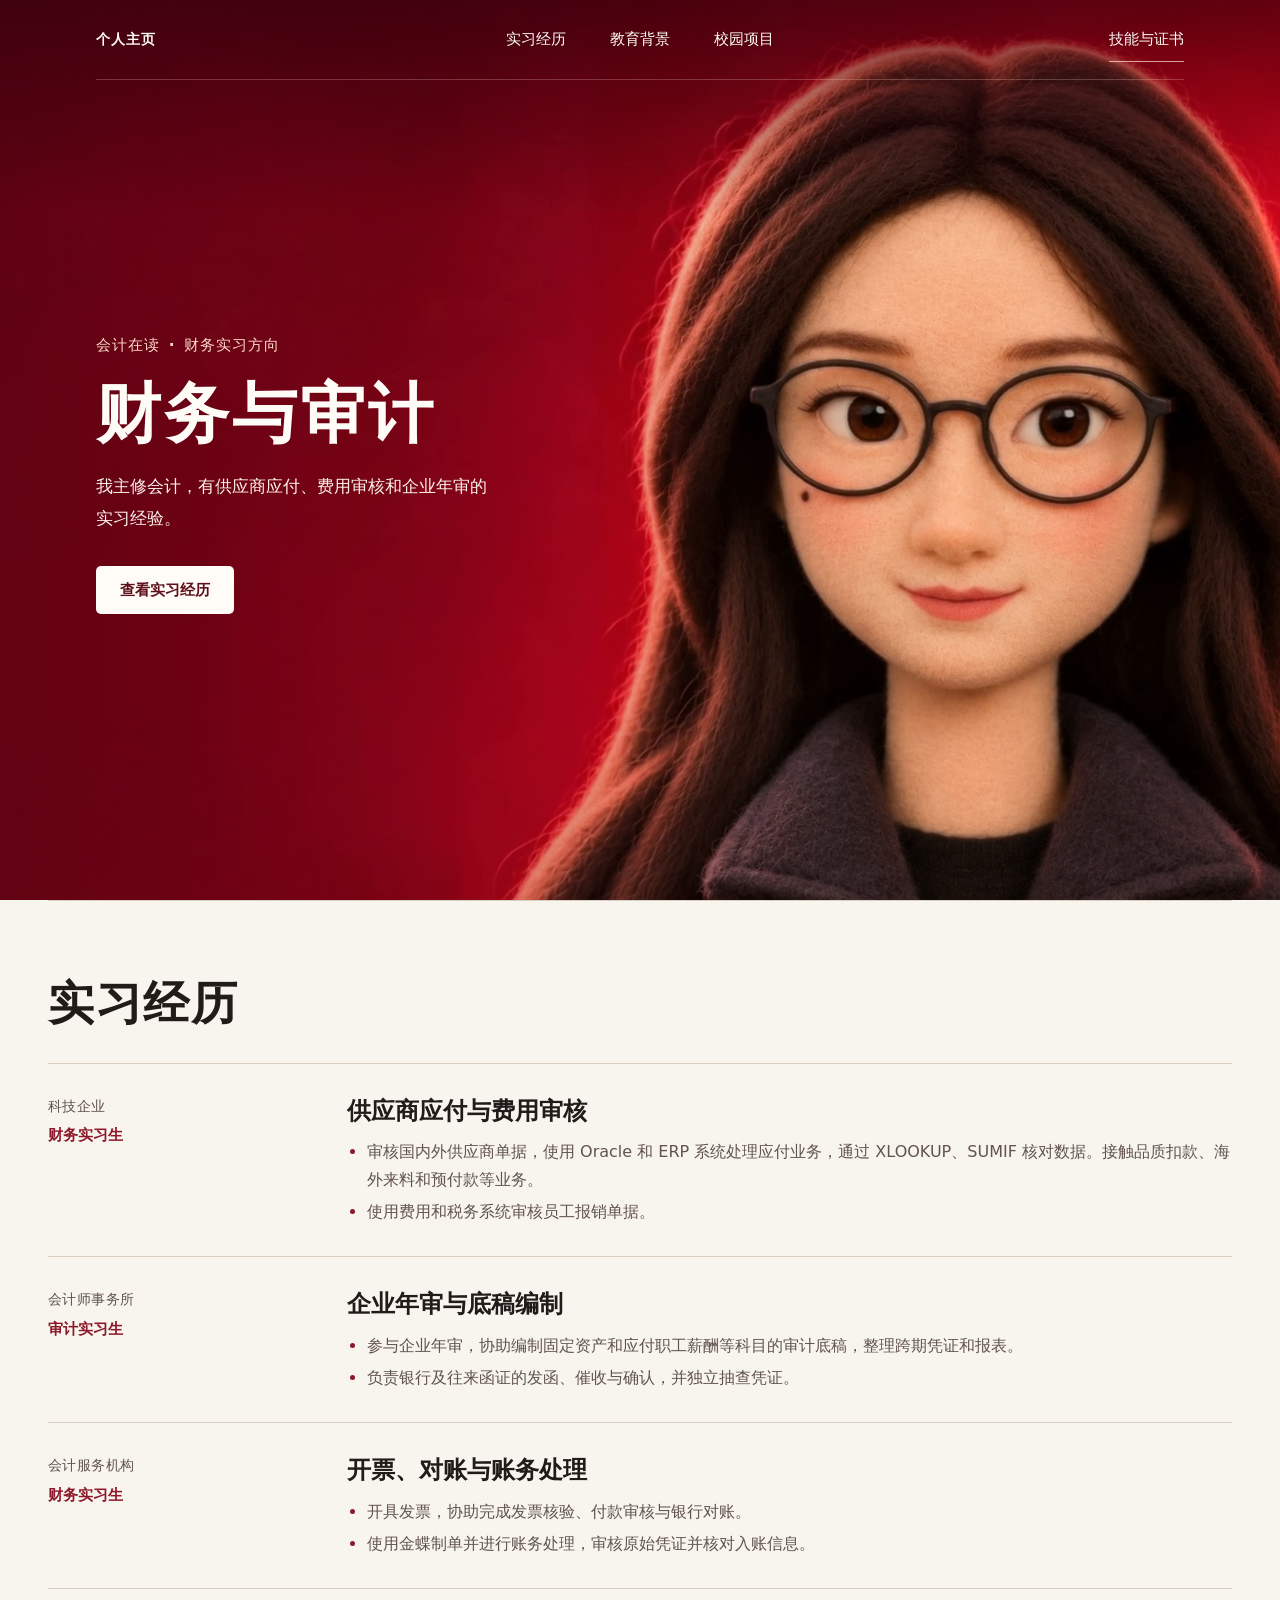
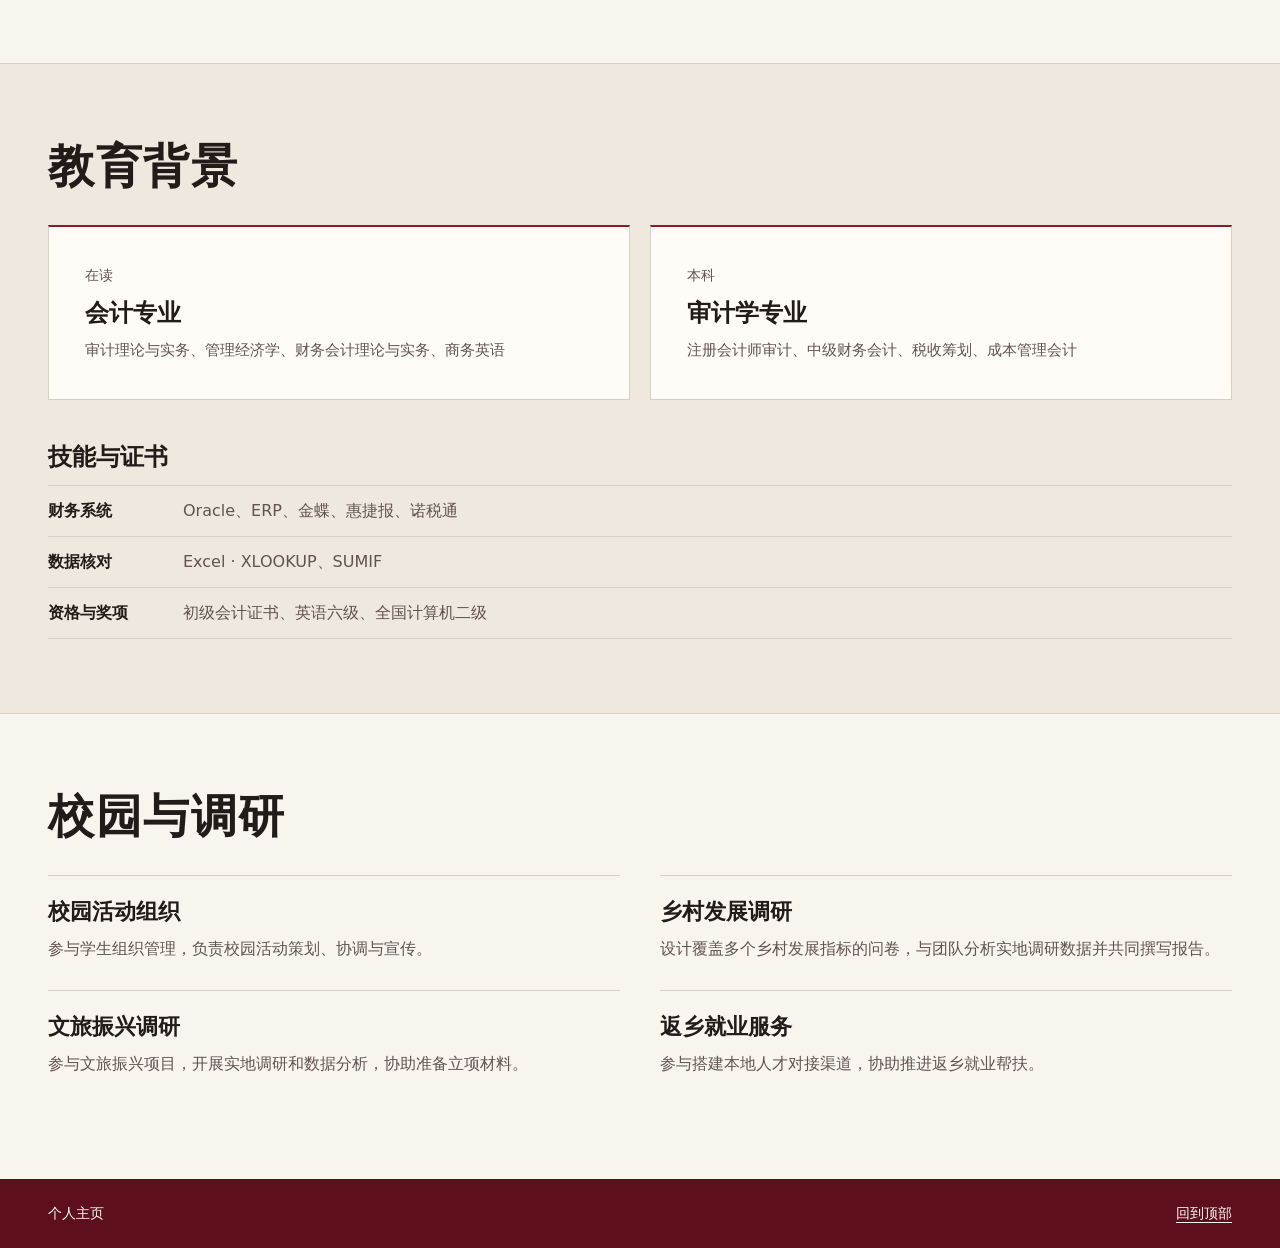
==== index.html @ c34bed61 "Add files via upload" ====
<!doctype html>
<html lang="zh-CN">
<head>
  <meta charset="utf-8">
  <meta name="viewport" content="width=device-width, initial-scale=1">
  <meta name="theme-color" content="#4b0714">
  <meta name="description" content="会计学习、财务实习和审计项目经历。">
  <meta name="robots" content="noindex">
  <title>个人主页 · 财务与审计</title>
  <link rel="icon" href="[data-uri]" type="image/png">
  <style>
:root {
  color-scheme: light;
  --paper: #f8f5ef;
  --cream: #fffcf7;
  --ink: #211b1a;
  --muted: #62534f;
  --red: #8c1829;
  --red-dark: #5d101c;
  --hero-background: #4b0714;
  --hero-gutter: clamp(28px, 7.5vw, 132px);
  --line: #d9cec0;
  --sans: system-ui, "PingFang SC", "Microsoft YaHei", sans-serif;
}

*, *::before, *::after { box-sizing: border-box; }
html { scroll-behavior: smooth; }
body {
  margin: 0;
  color: var(--ink);
  background: var(--paper);
  font: 400 16px/1.75 var(--sans);
  -webkit-font-smoothing: antialiased;
}
button, a { -webkit-tap-highlight-color: transparent; }
a { color: inherit; }
img, video { display: block; max-width: 100%; }
p, h1, h2, h3, figure, dl, dd { margin: 0; }
button { font: inherit; }
:focus-visible { outline: 2px solid currentColor; outline-offset: 5px; }
[hidden] { display: none !important; }
.wrap { width: min(100% - 96px, 1240px); margin-inline: auto; }
.skip {
  position: fixed;
  z-index: 10;
  top: 0;
  left: 12px;
  padding: 10px 16px;
  transform: translateY(-150%);
  background: var(--cream);
}
.skip:focus { transform: translateY(0); }

.site-header {
  position: absolute;
  z-index: 2;
  inset: 0 0 auto;
  color: var(--cream);
}
.header-inner {
  width: calc(100% - 2 * var(--hero-gutter));
  min-height: 80px;
  display: grid;
  grid-template-columns: 1fr auto 1fr;
  align-items: center;
  gap: 20px;
  border-bottom: 1px solid #ffdfd13b;
}
.brand {
  justify-self: start;
  font-size: 14px;
  font-weight: 700;
  letter-spacing: .07em;
  white-space: nowrap;
  text-decoration: none;
}
nav { display: flex; align-items: center; gap: clamp(18px, 3.4vw, 56px); }
nav a, .nav-feature {
  display: inline-flex;
  align-items: center;
  min-height: 44px;
  color: inherit;
  font-size: 15px;
  text-decoration: none;
}
.brand, nav a, .nav-feature { cursor: pointer; }
nav a:hover, .nav-feature:hover { text-decoration: underline; text-underline-offset: 5px; }
.nav-feature { justify-self: end; border-bottom: 1px solid #ffe4d5b3; }

.hero {
  position: relative;
  display: flex;
  align-items: center;
  isolation: isolate;
  min-height: 100vh;
  min-height: 100svh;
  padding: clamp(115px, 15vh, 160px) var(--hero-gutter) clamp(64px, 10vh, 106px);
  color: var(--cream);
  background: var(--hero-background);
}
.hero-copy {
  position: relative;
  z-index: 1;
  width: min(42vw, 450px);
  cursor: default;
  caret-color: transparent;
  -webkit-user-select: none;
  user-select: none;
}
.hero-role {
  display: inline-flex;
  align-items: baseline;
  gap: .55em;
  color: #ffd8c6;
  font-size: clamp(14px, 1.2vw, 17px);
  font-weight: 550;
  letter-spacing: .07em;
}
.hero h1 {
  margin-top: 17px;
  font: 650 clamp(49px, 5.1vw, 82px)/1.16 var(--sans);
  letter-spacing: .045em;
}
.hero-description {
  max-width: 23em;
  margin-top: 20px;
  color: #fff1ea;
  font-size: clamp(16px, 1.35vw, 18px);
  line-height: 1.85;
}
.button {
  display: inline-flex;
  min-height: 48px;
  align-items: center;
  justify-content: center;
  padding: 10px 20px;
  border: 1px solid transparent;
  border-radius: 999px;
  font-size: 15px;
  font-weight: 650;
  line-height: 1.4;
  text-decoration: none;
  cursor: pointer;
}
.hero-action {
  margin-top: 31px;
  padding-inline: 23px;
  border-radius: 5px;
  background: var(--cream);
  color: var(--red-dark);
}
.hero-action:hover { background: #f4ddd5; }
.hero-action:focus-visible { outline-color: var(--cream); }

.portrait {
  position: absolute;
  z-index: 0;
  inset: 0;
  margin: 0;
  overflow: hidden;
  pointer-events: none;
}
.portrait-media {
  position: absolute;
  inset: 0;
  width: 100%;
  height: 100%;
  object-fit: cover;
  object-position: 70% 24%;
}
.portrait-motion { opacity: 0; }
.portrait-motion.is-ready { opacity: 1; }
.portrait::after {
  content: "";
  position: absolute;
  inset: 0;
  background:
    linear-gradient(180deg, #30000ca8, transparent 24%),
    linear-gradient(90deg, #40041181, #40041132 36%, transparent 64%);
}
.content-section { padding-block: 74px; scroll-margin-top: 20px; }
#experience { border-top: 1px solid var(--line); }
.section-heading { display: flex; align-items: baseline; gap: 16px; margin-bottom: 30px; }
h2 {
  font: 650 clamp(29px, 3.65vw, 46px)/1.25 var(--sans);
  letter-spacing: .035em;
}
h3 { font-size: clamp(18px, 2vw, 24px); line-height: 1.45; font-weight: 700; }
.timeline { border-top: 1px solid var(--line); }
.entry {
  display: grid;
  grid-template-columns: minmax(158px, .28fr) minmax(0, 1fr);
  gap: clamp(20px, 4vw, 66px);
  border-bottom: 1px solid var(--line);
  padding: 30px 0;
}
.entry-date { color: var(--muted); font-size: .875rem; font-variant-numeric: tabular-nums; letter-spacing: .03em; }
.entry-role { color: var(--red); font-size: 15px; font-weight: 650; margin-top: 4px; }
.detail-list { margin: 10px 0 0; padding-left: 1.25em; color: var(--muted); }
.detail-list li + li { margin-top: 4px; }
.detail-list li::marker { color: var(--red); }

.education-band { background: #efe8de; border-block: 1px solid var(--line); }
.school-grid { display: grid; grid-template-columns: repeat(2, minmax(0, 1fr)); gap: 20px; }
.school {
  padding: clamp(20px, 3vw, 36px);
  background: var(--cream);
  border: 1px solid var(--line);
  border-top: 2px solid var(--red);
}
.school h3 { margin-top: 8px; }

.course-note { margin-top: 6px; font-size: 15px; color: var(--muted); }
.skills { margin-top: 40px; }
.skills h3 { margin-bottom: 10px; }
.skills dl { border-block: 1px solid var(--line); }
.skills dl div { display: grid; grid-template-columns: 120px 1fr; gap: 15px; padding-block: 11px; }
.skills dl div + div { border-top: 1px solid var(--line); }
.skills dt { font-weight: 650; }
.skills dd { color: var(--muted); }

.project-grid {
  display: grid;
  grid-template-columns: repeat(2, minmax(0, 1fr));
  column-gap: 40px;
}
.project-grid article { border-top: 1px solid var(--line); padding: 20px 0 27px; }
.project-grid h3 { font-size: clamp(18px, 2vw, 22px); }
.project-grid p { color: var(--muted); margin-top: 7px; }

.site-footer { color: var(--cream); background: var(--red-dark); }
.footer-inner {
  display: flex;
  justify-content: space-between;
  gap: 20px;
  padding-block: 22px;
  font-size: 14px;
}
.footer-inner a { text-underline-offset: 4px; }
@media (max-width: 920px) {
  .wrap { width: min(100% - 64px, 1240px); }
  .header-inner { width: calc(100% - 2 * var(--hero-gutter)); }
  nav { gap: 24px; }
}

@media (max-width: 700px), (max-width: 900px) and (orientation: portrait) {
  :root { --hero-gutter: clamp(18px, 5vw, 44px); }
  .header-inner {
    grid-template-columns: minmax(0, 1fr) auto;
    gap: 0 16px;
    padding-top: 4px;
  }
  .brand { font-size: 13px; align-self: center; }
  nav { grid-column: 1 / -1; grid-row: 2; gap: clamp(18px, 6vw, 42px); }
  nav a, .nav-feature { font-size: 14px; }
  .nav-feature { grid-column: 2; grid-row: 1; }
  .hero {
    align-items: flex-end;
    padding-block: max(300px, 53svh) max(32px, env(safe-area-inset-bottom));
  }
  .hero-copy { width: min(100%, 470px); }
  .hero h1 { margin-top: 9px; font-size: clamp(44px, 11.5vw, 66px); }
  .hero-description { line-height: 1.7; margin-top: 11px; }
  .hero-action { margin-top: 19px; }
  .portrait { bottom: auto; height: max(360px, 72svh); }
  .portrait-media { object-position: 93% top; }
  .portrait::after {
    background: linear-gradient(180deg, #2e020de0 0%, #2e020d63 18%, transparent 35%,
      transparent 58%, #4b07148c 78%, var(--hero-background) 100%);
  }
}

@media (max-width: 700px) {
  .wrap { width: calc(100% - 36px); }
  .header-inner { width: calc(100% - 2 * var(--hero-gutter)); }
  .content-section { padding-block: 46px; scroll-margin-top: 0; }
  .section-heading { margin-bottom: 22px; }
  .entry { grid-template-columns: 1fr; gap: 8px; padding: 18px 0 22px; }
  .entry-aside { display: flex; align-items: baseline; gap: 12px; flex-wrap: wrap; }
  .entry-aside .entry-role { margin: 0; }
  .detail-list { margin-top: 7px; }
  .school-grid, .project-grid { grid-template-columns: 1fr; }
  .school-grid { gap: 14px; }
  .skills { margin-top: 25px; }
  .skills dl div { grid-template-columns: 90px 1fr; gap: 10px; }
}
@media (prefers-reduced-motion: reduce) {
  html { scroll-behavior: auto; }
}

</style>
</head>
<body>
  <a class="skip" href="#main">跳到主要内容</a>
  <header class="site-header" id="top">
    <div class="wrap header-inner">
      <a class="brand" href="#top">个人主页</a>
      <nav aria-label="主要导航">
        <a href="#experience">实习经历</a>
        <a href="#education">教育背景</a>
        <a href="#projects">校园项目</a>
      </nav>
      <a class="nav-feature" href="#skills">技能与证书</a>
    </div>
  </header>

  <main id="main">
    <section class="hero" aria-labelledby="hero-name">
      <div class="hero-copy">
        <p class="hero-role">会计在读 <span aria-hidden="true">·</span> 财务实习方向</p>
        <h1 id="hero-name">财务与审计</h1>
        <p class="hero-description">我主修会计，有供应商应付、费用审核和企业年审的实习经验。</p>
        <a class="button button-primary hero-action" href="#experience">查看实习经历</a>
      </div>
      <figure class="portrait">
        <img class="portrait-media" src="[data-uri]" fetchpriority="high"
             width="1920" height="1080" alt="戴黑色圆框眼镜的毛毡玩偶">
        <video class="portrait-media portrait-motion"
               preload="auto" muted playsinline aria-hidden="true"></video>
      </figure>
    </section>

    <section class="wrap content-section" id="experience" aria-labelledby="experience-title">
      <div class="section-heading">
        <h2 id="experience-title">实习经历</h2>
      </div>
      <div class="timeline">
        <article class="entry work-entry">
          <div class="entry-aside">
            <p class="entry-date">科技企业</p>
            <p class="entry-role">财务实习生</p>
          </div>
          <div class="entry-main">
            <h3>供应商应付与费用审核</h3>
            <ul class="detail-list">
              <li>审核国内外供应商单据，使用 Oracle 和 ERP 系统处理应付业务，通过 XLOOKUP、SUMIF 核对数据。接触品质扣款、海外来料和预付款等业务。</li>
              <li>使用费用和税务系统审核员工报销单据。</li>
            </ul>
          </div>
        </article>
        <article class="entry work-entry">
          <div class="entry-aside">
            <p class="entry-date">会计师事务所</p>
            <p class="entry-role">审计实习生</p>
          </div>
          <div class="entry-main">
            <h3>企业年审与底稿编制</h3>
            <ul class="detail-list">
              <li>参与企业年审，协助编制固定资产和应付职工薪酬等科目的审计底稿，整理跨期凭证和报表。</li>
              <li>负责银行及往来函证的发函、催收与确认，并独立抽查凭证。</li>
            </ul>
          </div>
        </article>
        <article class="entry work-entry">
          <div class="entry-aside">
            <p class="entry-date">会计服务机构</p>
            <p class="entry-role">财务实习生</p>
          </div>
          <div class="entry-main">
            <h3>开票、对账与账务处理</h3>
            <ul class="detail-list">
              <li>开具发票，协助完成发票核验、付款审核与银行对账。</li>
              <li>使用金蝶制单并进行账务处理，审核原始凭证并核对入账信息。</li>
            </ul>
          </div>
        </article>
      </div>
    </section>

    <div class="education-band">
      <section class="wrap content-section education" id="education" aria-labelledby="education-title">
        <div class="section-heading">
          <h2 id="education-title">教育背景</h2>
        </div>
        <div class="school-grid">
          <article class="school">
            <p class="entry-date">在读</p>
            <h3>会计专业</h3>
            <p class="course-note">审计理论与实务、管理经济学、财务会计理论与实务、商务英语</p>
          </article>
          <article class="school">
            <p class="entry-date">本科</p>
            <h3>审计学专业</h3>
            <p class="course-note">注册会计师审计、中级财务会计、税收筹划、成本管理会计</p>
          </article>
        </div>
        <div class="skills" id="skills">
          <h3>技能与证书</h3>
          <dl>
            <div><dt>财务系统</dt><dd>Oracle、ERP、金蝶、惠捷报、诺税通</dd></div>
            <div><dt>数据核对</dt><dd>Excel · XLOOKUP、SUMIF</dd></div>
            <div><dt>资格与奖项</dt><dd>初级会计证书、英语六级、全国计算机二级</dd></div>
          </dl>
        </div>
      </section>
    </div>

    <section class="wrap content-section" id="projects" aria-labelledby="projects-title">
      <div class="section-heading">
        <h2 id="projects-title">校园与调研</h2>
      </div>
      <div class="project-grid">
        <article>
          <h3>校园活动组织</h3>
          <p>参与学生组织管理，负责校园活动策划、协调与宣传。</p>
        </article>
        <article>
          <h3>乡村发展调研</h3>
          <p>设计覆盖多个乡村发展指标的问卷，与团队分析实地调研数据并共同撰写报告。</p>
        </article>
        <article>
          <h3>文旅振兴调研</h3>
          <p>参与文旅振兴项目，开展实地调研和数据分析，协助准备立项材料。</p>
        </article>
        <article>
          <h3>返乡就业服务</h3>
          <p>参与搭建本地人才对接渠道，协助推进返乡就业帮扶。</p>
        </article>
      </div>
    </section>
  </main>

  <footer class="site-footer">
    <div class="wrap footer-inner">
      <span>个人主页</span>
      <a href="#top">回到顶部</a>
    </div>
  </footer>
<script type="application/octet-stream" id="portrait-video-data">[base64]/KAAAAAAABAAAAAAc4bWRpYQAAACBtZGhkAAAAAAAAAAAAAAAAAAA+gAAA/[base64]//AAAAOWF2Y0MBZAAq/[base64]/[base64]//[base64]//KKv/Vqmzk+Z2gQx3X6OHA/rHReu9u0SK9lCfi7hcayaeT7wgjwQZMgYXv0nhPgFCr/N8+SVB32nH2jpxo30XXT3OKnwMFMGX7OKJu2UCczO4lGb4bkbnJqpabDDymjWIIGqWEluUFiGRTIcHg9hm4T8h/RwEhQ2giI6aQ6vQ/eS1nr26N84dCGmZ2BCQp0+/9t28ceO69KFm+z6kuT7QlY2ITf631UE+nKJ9sdDHutqKrHv1SDSu+X/4ZFf/3HGYeoCUetP2YwsitUOAUlG9enY4V642LbpiB0p335uRpDUfx9vZlZ1Q1sH6CpP/U6YCvX8iyLTq1bRA5QdyqtFvpwq5KgrIOAG+Vds4CQMyyWQeitcCDgv0tXLHhDgDqU2MaePjnxwnOww+AlqDqnmKM+0yL8V2z+g/pcg6/ezGqpStYDp7BBQo3sj6g1wq6+A+6jF4KqkwEFs5O+IwxMnCIIi4FqxUa+8MzJXdJQ8ulzyUhDxusDTYe/wVwATkOCpeE/dlzrv95zo5beLzPkBEncI4Ml2QyMEx8n8VohVatAdo5JwXvjYHCaZA6Tj0NCim3VsoZvzFAGDqoB/Elyv/yoqC1CVI/eiuKf16a8kTI7chv9/bwjvVFTtbEgwWXCj3gJMw3IlttgB08QHugl798OpAvMHQBbUP3j4yx7N7ZcTJ13r1fw5g56F75wOtHSDcE39/TMXOlpw8pmvKHO1/YibHjn8DR9gMIef/V4fkFR/u3zYRTM7QJbViysmh+83JrICLpdaoN11HmVn8Dfbzat0coB0qNtk0NBlPBMnm58LH1kJvV8sHlrU/DfnSoBWq7VIPvnoeVH0ZhfOmQgm+SW128IZ5J2wRcxD+EyZhQGuTtizeFTRzqaT+QWx/HS5KyJgx6ay/24r/ggGcnkuR2//gJ7UVpwEPesm9oUpqd5LOzm8ymuAj7Rsmdl0UTIKze7jyc3yS2QsVcO2WGHdGVLjNXCbEepod4xkwTIW3S4ywU9owiZd3UnrGNlNmrlhsKaxf8xnfQRFLRz6AC9XLrtwwQ2F9ebiAS01CLUW9BCVc0Vizc3seepXS5nSmbGLckqdsqodTwfko7rGNbe4VXY5ygBo/nP+GerV34Oo5+axkVH9Z/fRD894glsuwoQcK9IUCQMG+MkQCAg57Ftt6NZW4FzCT+bm/7muglJy7GKJB4l9JanciVeJzBZ6uZQffrSHMI6nSURdnfNVSzfPDe84pUDQLJACFB54NmzxhXybPiKOyPHoA4AvGKvYdV7p+SpIjcDvar1U9v79KUkIDmxa1h5PxTsx0LlMTxiMeBq6vKg4SfG/RFFAHXs2d2ofxkQKcCuz1B24xlPBvHc9KyknV3i1bSlH+vclurKn8iC8wIxhWnsp818zRiqn4Bq3bDZQnakAs1Tn7xFbBOePVitAYv397e22Xi6ckE3/3in8e+RYj+K4pI0bMjR3G8WMgI9Toqr2r5XM8IF9pSPiUaVMcuZY3L7CY6U6+r81u0ywbcSNKnUdwTE0gb9ExyKQ/LApx+RFq8DaALVfRP+o87DsyjE16JNI/nzVBrnGFW1yI2NgCuva3/xv7GjDTnSBfTlUYs7NMA2SyLo1PpW7wKvuSMbGlC9Zd80ieL/eD08KWIIunlULctRMekRB8FXhVT9h5M5uf8ZlRSSxKvkD8qdrtFe9SQluFgL33gmx6UyEgk8dnlUv5ct68uyYKt32c1rXuuuhlrdeR0fMH5w6CkN+38upNhV/eLa1qjQQsqIVhWEm47klByz6CKPbkWYknVFUPgHhaErmCe+cxG1F/01b0CsHp6830LwRB/53D23YDQxsVtXXTfR5gZCdu+PiQRTNYMrJQqQ7gPJDyO8++FQFfb3HpZjji4qOK0j82bO+VBxAVeyZxeNa2wfGTfS6AzJmnGUtxPccf8w1G85kQ2SA42R38nPnyPSigJQz2hZ4df5FALMniY7DSDEb3mND7FAcdBwaZc6bC76Cv/bRux6ssP66vCdDTwQ8fnPfjOCp0/RcHcrULXL3sTkdn39sT3IUo/jp/+T3y1mX27f2uKkbMknEqd8J5LE3ivr06fv2mJUyODWUnSbHam8enFSqELFR/n5hLD6RzslyXyfT2UwIAM/YICuiqMhSbSHkdOcchjbxyqfCvhce8prWtlUzZfJQWMIhW6EP+623QZaFz7zbSyhX+tf+mXgJWm8NeFGPNWKV+NUk8yAeyTfRQ8POkqOcGV1w4cWrbzQALZVE5j8HQ5XYTTyjPJllDOM2BfTSxnr2uirJ3ZR+6PvapVhKJ+/KcIonWz/rxx5z7ikOObGIn4Mlkr4PsMiu9DXB6CypvZ89ZA24tS7pPxGg77gsDBXQIVYy4Lm99tqZs3ws/iF8bfa3CYE+HMKDGE8ME5RWcpcO5AZXIzX03wDXx+qsFTUCgktQLvKPX85BdWoCdhMWDWDc+PBIVjSw95f73Cz/bhPiTXNZ6cdVOXLvGekmUP9NZI3Hw0QvVrKRrHC/CR9/C6LvMM3Xc1903onfk7nXS7GaXnyYDsWl5GKlB1cNZlKWZtJH2D0O8ETrqJUgwRtLpLF5kXA4sTjGJs7VlawihwGcW5Fe+dJ31JM/jRX6/UH6kZrZVnzMAC4TnQ94tnrE2Q50E2YzrKguMDgaDmAEBXTXDtneFCKXPGjGt46QUAZ3W0HnWQdo8SBoAmdgrH3gnOd40dEZLiyD1T1/dEyIiFLlWQy3mEbcGoWefnJzyN61gBD8BPa5zCzd4g87mmCBtbnVwwPfv9durgqAdWOZAj/pTGeeyYOGS/OQvBBWhkpViLdcIhX4liuJgoXomnquA7HpbGJNy9yocHRAeao+z2Zbs7dj62XZRmNvO3gBJO73d+cDesflQgGLn6UWhqomLbWOaDuoXrX/NxJP7Yq3mSJLWbmnSYn4eRTPHyiFmgcR4MITFbyS5az058/PKZYURZLx40B5ERvKFGUM7asJjMoeb9aC5oo/hbHQm4nHYwxf2AYZ7D/VcuQ+GU8fjcYA207DMIS9yzJn/65bQSf82EFLRYZi0DUHR1DTFxgx+ZgQHJkBLHV1iz13h4llojT2QX9cc900ZgTEfbp3XzujLaOPAPt4zeZVufaje7Q25KEB4vdoyKX7LSPVsXFNNZxlmg6LJx5NERbFBYpTgVI/HJry+POnPGe5XcS0weYPoEGKhG5a07Vl/bmW0c/fe5IrOotKrgu8uJdeCbTIs3n1XYWH9LmUPJiqGqS6h+Ai/FFPbddSj5k8MRBFRWgNTyfKzfHzQJvA5fEjWmbqSyE0kbbO2vDm8GB+tWuNmBH1bG+jaN9pu8+69x1HokQfQVK85x7mGjDeZezwlHNb4FYOwZnoFLSCcI0rnbHOTJEx4qBCRM5ulo6RXtrS+5j1BZDpLLmWtlWZnQyjHNEHtLidLhAZmMiIPDD/C2jPrVvS4ZhuzP45y2pNdarLX7DPZi0vLBzpnMoj7JBED+fWwiRyJXw1QcLnh+5GZHPHbHC7tWmrhS7R9Y7xft8i7Pnh+c2xtNrqRzwTZLmbUTcRFTDY+nPvnBOrUz+VoEG5aRdoT2YS+mLKRfgE5RBX92vVjHSNbtejlfy3sLlsipBWfpqq5SoiD/kym9peWCAYhAigAAADAASIIJ4RxCKcHG8x9TeqZmr/ILb8l48gy1ZcZmOH/Lrvzul8ucGUkHK4rDCWYWx8LhSwGML+flcXwZjsr87eqqzaq46dT8NM5aLkTTUYXdU4DSCgSQOBKWzbxXTIx89RQ1ZmEcW41NAUNvjR8Np2Hpz8iwkZ6ZTPJYbL2lTjld4XmZ/mWg43Pn6ASEq0A8VNE9AaLsrsjoAdvvD3RjV/HwowHBRWaD3Jhh7Nber3usUCLlGxH/47Wcw6oPH5GanqnHcUH8JlZoKcQF9xTGnm5XUKmhcf9W0J7yqz+ToAe1vmZE9A0ZO+45XVKyAZWsvtTy85qX80NEpP0D5Jz4Ymlx4jBX0nyqz3FgIIMTyG/195Q+XBYvd55nNMW+jXGaBN7nrhwMQAcLnrxX5LEzBFfUh3GsHMJkrxBRu/kCU8ZJF+BE+2PSEZGY20lFrn4uO6fTd9ytK5tw329w87Ya+x4z3nyWQAvApDTBf5rDfqOwaMtlV1Kk4Kw66wIZlOkkQ8d5RM8NxYDsAnBjwDgef/qOokEQiQOnX2Y+7BsIcrH3priTSFySBpOmgdKXqo9+rF7gTHwkwm5L7iC7fKGBEwBfgqWKZUGxr9f3JBSWP1THbIyE7BhtrdSwsmhM68OqRirBqg4WRPhZ0dYtLwloNQROmHNVRfmFi4zAyrRNURi4r1oLmbkPRt4R+x3syoR8q15ZJiTmXOry1Vpl/FnljcLU6qh9G2JQxXzgm1VHBAnceEVDw1NuUloEPSyxtKRRpwcgiWN/dTa/hfPsBspbSWlDYhRWhIJKinliuBGOdBEdn7AIcNfBktVzY8bu5LCbLxdc1JJgSsaVd2cQpNE+B0HN0Ngx0fm25mLCpWApBYhR23fWGsmqZ2rFkvHHTxLb9x9fjioGjZX9fwjumRf6sJMvbUxUPEzr61cA0oq5I/tj+2dHOySSFX53jGXf82q6dujZfXWJQF55q+gQBwwzm6P711lYKZ3rDZ5nq1pyTJmAvkzBV4sU+gqKE7asPOc+IuV0MaZ9LUYaQ5uFkqA5Z1ADZZuWR924CeC6Ux9lJ2vr2epa9yyJyv8SwqHJox/HLkbjyoraWPLyvFw4u5nNFmFkDarUy9dPIyfVSMA9dyoUqKNvJ5FmgLWpj9u/EBf0600h4XhmaBkZj9GmrLPsLbcMZcm/pOWmQAM1N09PKJOETcrmVezgivgJ0T1Mjg/A1XoaurRT6W+Dl0k8EUIoRoYer7nVCc3718sDvxdFNtarX2A86tUnunA6Dwyf/UPQTkq/01t8mC7Or3EEsy+NnkbnOjmPZ7MiPPdkLQ7RPOXDMpqoghqBt282CkT35Vapkz9NwpfuhFZujCzZG2AcGQ6FGZbZcpgkEeDUtZfI99LdP/+aV/AmQ+j4l5iVDYUM145nZ0xci7Sq2qSFVFnWtZpY7bUTT0jVt4lzPpKj4Xa6ghpS7U2kHswaNXghlRjakRW1lleRLIgOQisiXTQYw9FrXlbHd7yRu/2vKmo9prT/d4em4po1vwCw9HxWEoG0ZMUZVzOwaHogW7N0+/65GYwV30TGXbWS3OE12TZyuUDB4CpCv87VVwqgOMqA4d8By+7dmV2oU2VBvavvJkF31EeA36fiYT6pf+Tz1b4XlgK9GFlsnvmINqy+fJH/qnMPLdg5xBFkEfJlWwa8djZYLY2SuvrHLAx0GDHUENfBsMeqD9m2s9Ym+Fvv0BK3XuJGsHQgIE7RXmeuMjV2607LWp4laV2j23Gopg7d0mHeMCal2rEaowExKrNjB7E9SSsoc926mF7B4kmy0kBnT/8RIYN7YyJXGPDLN63H0y3rPpo9qaS1/g05djalQM5rjPoGTz3EK0jrZibkBN6R73wfkF7LujlX6kPMlZa8jQoZc9xprnX58GwJLRYaP3t2JW+o2wk3cUkHyOK0nmGcq4w7TIJrhX5O5ujl8xRVDPYit9iQ0x5hh//gUCctOfUNyUTGhi9ACyvX3af8GDDT/Iz55lFIFqXic+g5/2/2yzyPqFPqyWpcEPsxpAFBrg2JdtwCNhcpA1lg9H3GzR3slSoj/tucXTbCN0l/rwr+S16JnjY+iC+dQEUpwBjamIE7wb1n5hVT6L2kolIda8gKWjOjyY1YS4pj2LlJ2FC4bwY2aeTkpMU+JEqMKcS6boUBxdAcjGcLPL98t1dX45ar7//67Q6PLgEqm6VdVYhBKcO7deRi0xvlgLI3WdtAIKsQbrlVV2RmDSZUfovg5Um/np5UhdfsDSaHGyJQbwwp3iLkE5oP/RlycEeyLIMYr8Waym/qTVpE4mSEMtQ5zt8ZLgtvUcj1/dV3SC16Ix1TlZhvQ2X6sR1WJlAlgTkCAsAW3oK4kTnW1SPHhzZcwa81UvDMOFlvgdj9JyOyCdcaaSoilxtWdm9DBbPxP14qDeY6dK7/hsZqfgCQOurbt9/lfC+/51gygjrNOMzGXiOBx5LLAfDLISztA+SqM7W/b49sz46haQo81O+SB26nYoqt4M/2FJ6WOROYXINY9X7loOke3fDXEvAPBrsIaH90DxULhygiA9xgAah2TABlPjwB3A/dJee5bWvQAHMyCxJxnVDhO+LTtzs4rvynRseIZZ4ijzIg3MItWkLxeZNl2xOtinRKVPO/U8l2jcQyqtWhf+mEjSlQjAUP+V99uiAE/C6EsWGyky9zwyDhecrPvnypnSCig6Bjm20KXSnQtrCZG5nwt+LaijH4zaU2/WIYIEictsoJaSoVkXO3XD6VVt97SUwARHxe8o0RFiK/J4usLSkt4MULZhTcf78qkNX0hUrZMh10IuhkbBNFjGIwAUxzEUur1oqdMgkghweLG8MBj6nIf/pYS0sU/mKHORKma/BVxJQTxgliwftOEVtqRCk1MkksjKY3l3udQJhNjHZ1EMXlqpnLvgwOzlrDAUVN26UvbbKqvJ2QgqO8iloGuOzyVyqY5Uy+6QDnk4gx+/[base64]/aRsEUwFUgb2Oz+reJNDjuG4Ly1CkvlAJas7A3oVD/QaBW82YtrOpHnQA5yeUOP1v/UQIs9aa4sfLlAFvpbASz7RvDD0pQa97EqO0kAunCS01UO4a9LT/dt67MHPuB8aMhvMPOMoZ+TTF7AecvFHIwymY9yZhoI/9EjOkART3fkplLZ2kFvkHHJqvcyromEevDoipF9PnFsnHpE9jdnLxvVnh16O87sDLGNIQ+yx/EqF1vfNzM/nD3IzV98dL557NwahrwOCt1n1+IFrYh0aMmkv7c5g2IPdAv54omG1YW8eTU2Sy3C5NvUDrcxgcHRyk0H/uY0AtM2ieAzj8W5dNy8dCEv6Mw1ZxUfTXZv/pA42eGGCRldLHn+U3wCklZZ6kHdzU/WLHqE54ovhaiciNbeVHK/RNbXNo2L3TLqokZmdQ5+1+C9YBHk1tCKR9GLPa2/Ecjk525sEpGLaHXUzjSZ39PYDXhNpLARqo/bEtR060vi5Ba0A/[base64]/ivSrE6fx6Q80fVSx/K2euTkUuPmUHcgms0/qudl2CKbddagE7sEzxPa6H1EW4t6/JrJs8O00+ZomVo1KHXIhh7FogSuqypWnAqhT5tvXBIFJ5V3rM/FA+eZuy1TNArV8tV+f0aHN5nIO6AldcekIqfLRxHt0pajxc3Q9B2thmZdbO+JXe02pQ/[base64]/lL+p/6/0Fp6YTChe0We6TA0PwnCzotr0+u27edku94CT2cb52fNmKbMxdUv0DiG04XxSVYH2oTHKpGZu6GH+3zz4eJfDQI79YQg5VhgilYfI9kIjC0s71OUugKYg89icVOYyXPqqgBgfBu1gBKMXA9tjDTtaRvt0UuJjMd/Z8g1wpU4puDe2P6F5jI0keviitZzpLRpJSHAASwjZGN4v2EyNC4lNrSQwULDbSwYr1KeGbRTxpzV/yNiYsKkUj8RD8jtTu3Fy3TvA0PcZv1SWB0FxDkd5oU0Sm7Vc+ohG84BGx0JsWmcqmUx6o7DcGAoEV9onWJBx/80zfSo8st5A8idRPY3hdTZ4pQBaozE6Xs2KWMVtHuVo2QKmmlhp/bKtFvQoSJ7xmSg7mEHluykjktvemdEoLWz17SqYa/2H4gie+4f6HPFUi0M25BTSvLmLG1s677Gdce6+NjHYtA3KEmFcmsssq1VFji2CfEs/s6Df4Cy6fMsR7ikxdBrYTP97Gim/3NzwVFyghFtcWMfjI3a0ItYyus0W24XNRg+CkA9QI7/7VYn+838UFveGSbFoOBnjXHviHgWO5xduaDjPCrouezOAHprjqeyCbvu0Z3hViDeeTsv+XQ8hpY3X73ZoUPRxynxIQiphLh7qOrz4vpmPQCCsbS5Ycy/IWNm7jgA4kCeeo6FYKSf7vWOJqB85xjXxozoPbpSnzTeqaVFA/psw08e8NBAyiKwQreJrOhcjIsoVC0I5CNZuyNClV0Q177WT1FqeEprwR/20os7BYNbjTUsMP8FSCdmII3Xm98Spb4J4LMK2Z8x54sZMVty7M2hMvhQY8M1vv+Ede9YvurdDvPN8mAdAFKTkAKlx/wC5o2LhRyAv7t20BQTpby6OqCD8M6++vv86YkpFn0L6yBmsskMGaBGo2HESJmXx7u6SNwWu9bdnJgiXPG0J1/U7FOCz60mX1hr7Sox/Lh8ebwgmINKKjed3eXO/zrm+bj2/mZiclytwhRugTPuPgI8+gUd1KXQptSBmVmoM+rNP+1HcogPjVXaVveoMidefnzTgtk7jknB0lPv6FYCAuW4vGEPgG4vy1JIfh0ZP5YTk6WuNaBZqsissPaBA5PSDJTCHPIzd/[base64]/bb/vA7XYOUGLLJxFnec4LSsBR0TncvnnjEkVQEy1uoMZL+L/qPkyh3nx+M5babXi9w1asg0Sfh7IuSeEBfw/6okVKa155mOZOoN3qlvQgb/9yjMTfYpI4Z4Gy0WPCJZqoICjNxQnFidCvKDiYfFn4YSeR/ee/BWsrgpQmn9wrSNCiSJhrVa/xCy16/i8MgZrUv2b6SrnRcRXZgy9LuVYbO5yiQ2w1TeV3ctIEWeqTziWuDNgUxkrzChkwkmQXmXlqMfMsvVmtY5c1XdMnmURO31AjY0Ea0I7xCiXibR3RDFdZgse+GOfD4sYj5R96LkpuBd92AZH/27Ds8FNHufmtbJJ0LZOPhVZgnEw3JSCufjZ5gxrF/7gdCKPVLsrkjTz0flIB2ReD/mtoJTBgjkSjcRnH/OU4T2BNNDm8XGbUJZkqgB66e+pxSu7Nl76zidwU7Bzh89Upx+6iSnCu6+P5VdqyhK9RIWY+im4xsrJMO+2L4V/GxNTJZcMm/vQjrHNMQh93NnElywg2UVNE3gRF5n7CqtKFXolqoo8ddQ4wuJbv6+SbIIWqswoQmjAwv7yvmzjgEaLjeHBuUXR5QoVQmlA6aCR1x4ILPs0pypMP8aCZ2Qz904bvNaSnwHJsp/omoSEFh0B4qxt4GEY6c5VqI46GQk34c15EPd4S6PSTiBI1imN6pU1rD6gp4To8f1gli2QoGoXONdKqL3rzPbBpyHJwzmoDfH/zGOO37oz3zGj6z7xA6tQIaQDKi2hwlj442jWX/AWmZpJMsqjlXbam4QcGFbCSpznCjTI5cpMGIYReUzYT0X8vRd+xj31pDWP2aJNgv7DLxFk/2vpiN1IrecAl7mJRkAR0/dkl5RXCZ0yP0fhHWDCvPPTniXL6sE1uSFpQWIMXf7pFww6wHtO5Jp5j6nb+bfOSCm9TkUX4N74PyqMp9b0fzf/EjnTcwLHwvJPZlNnr0p41wKTzJwsWpXepclJDtUmSyjgxLJG70RwO1BDQNkS2iA8IGiL1WAEjV+UfrH0rNUGwuY5Zuv/nb4/2oMnq8jGv43X44z7tAEdmp8iwb3GNVTFME1JZcU7M94KS972jM1/p9NBx5gGVc8S1mpv4Lm8EhxtYxgti9u+DpAo6u0vWStpNbglWuaeN/Qpv3714U622MIvJXebudi3QlACUrjG3F8zPazq+bSo7x4TfFQ7RUWUvz5pnSSJoj5K+3Sj+M78SEoLWfnrto4U+INxtCdJynH2yfygUXObtk5w6E4lm/[base64]/X5GennUh1SF/5OCCaLhBTr5B9/KYFl7Ep3l/tnpZwWbjCaFl/p3+OaJEYZSC7+WMz6IevxxqS3If0MfBmHdMGDxTMonzzlOXQbvupvcS+u/Ra9VwOQoIZLd9NhNOtafHcqbHj6VuJ9vqvOUM+YzqjsiNu25yvPwzX3KCYFqErNOvHh+bXg4F7U9d4EdJb5ZfEUhRpfHKNAHSRYIjHzvjfmkI7l0l0Z5psKwdhwriA9QNi/gdhkMVAibP1OHoXwBtbn7dxyZl82st3yetnKHDEkrVVWpVmefOAGiU2omBTOHzw1phc8HzMqLO9YJyxppiqvgH9hUCDFVnKVtvHE1XK2nkdF5PPn5H4L5lkKSR0hm0+G+dC1Irl/aa3VnElvZGVCOwIYxs2UeNo/QmHyjCyZfEOBw/Gy8lQ5P3tpZqeq54ZhPX0AKJMUUJMqrpFUB0pgYzW+e1A2dHpu+urO1gMUsP9fHFmSbTfdRywtIdr/X/g3siDUPO1fsCen4K7VuYE17vt1ATStozPQO53FKtU5E+yJo1ojBk6sluWaYYywhZhAi1PMp/+KL4F15Y0K9GMhUyNgUrwf6kQ8jbhqrTlyAwTHQEA4Wuc4D471fp/6hDCUQ+iQMU5rykXOQ/Fqm6mJoEUUbeR3RfKd5ThQLn8zHJJZe0jS6lbcHzWDk2mWbq91wC2yHyI2YcMFvfgAJyJ6KQA9s0EtkDG1MB8sNQ99rp3OkbIxtkoIiGJ1WnV0bZDbOK/QJIL0jpSQVE46eWZKLEVAqHXL9huIVBRBVoW/MGcNW3Vn4iF+2q7o7LyMde5L4HwvGbBd4ADiEQN1NEoj2reLRRj00YJLu9CJohfhLHYcFV9quB+z4zLnNshgJ7zOd0T1mXJoRMrylnOw2sUaTY4OyYEkMJQNOhY89lmrnmyk3p3JyZcTpjUpDTfl3Ikvy8wN8xmHnYR3/MU6c8D5LD5PWkrWc1PBdyODqp/2wDsUA/+DVEE78ECDB7MnL5nqA0L2Og2oXPUG4+UR7AHssKWXMCRvUy04/[base64]/OqxeqYfEFS8Jwd2MLfQdOtxCQWGBvAXAZyE5vZQxOoUwUFnWu+9OQE6SbYjiILbyQA6jNxASXwS4a/gCt40/MfAniGfi3BfyvmCwns01T0ev0mVa+ncueWukwtBD0am9WDGOUkzBsa61HrZ3BhCFwLc6/6eAHXb44FyBX6/9HY6K8uPKEwpoo70rzpE7unoY39sZrOggFpoKIueUDwprVMOxWnB19fablmvS+hoZiiTatxME8ZjXD3JMsnlLJTMyEETgooqH3K6QtCdRb2ih4hdFSiNPHvWeQLDg6ZNigeybefyaJxbFxz1zl9j7/rf6Wd0L10l8yYA0Vmj7mcZoL2WzAysaLnbeln6B17VmoVCpCZ+lVM6X34XicAsQkUAYkJ5IT1mCY7xaB0xqrw/WEwXelmtOd4JPenKFJpNCqyG1+QsFKjPRKOPNQqBb60X/Njhd/aCNLoYHr4QVEMTxLbJpYIkot8DWR5db08Jxbab5RDu25rVibELaWGsd/D2kjHrGPG2IA1qDRn4XmLwEZ7+9X06i9FzoCc94nm3rybAqJgfksH+RRYgVcDw4FBE6siKiqTQqJfIRMf3niSzpPT7fUB/HYqwtYwUkf2YG3PAUOgSy18FVbh7WK5xBRuEHuHT/PBPESHiXQw38bPB4+D9jLWOlmObghQ9HoXDH6R95E+FC2ZuejXh+WyEb7412LzqR7EGuvh3m+xuvn1bUuY/yfu/[base64]/nk+dFgYmfg6s8/Pf8vM6ylQV+QPEhs+Q4nBg7puJmjY8IfcYRkMnleR0AmlM/x1/w2OdfN+Ew5kSna3hRYMxsWstH1Ibl3c2XPOj/4q56BO5ixbCQDcmeImFIcqHCCNsdiAcgDU5ahQlO6/ZPbx6Co4c6V+tOQOGecr6Fl0HAkIeMsBvzTS7HAwygD79paCZU7WrS4Q4qfldpXB7I9f3R5B2uKQdpX5RENXydoUUf4tgKx5WSlRwe8pUyabRCLopRgeryggwzUAs/LdtOc5HJ8LEg5zaV2OWxqJMbjbqgnEOiVrIkcwi+TENEdo/AHNH1C+JNY9Nr6sORM8BzPf7cnagnrA02fKSs4fb3kl1w/Smes/us05yqEhKjzUk9mEqdoLqJVqOKp5B8T9YrT/U6YV1wBfkIOofobGfvwARB3bFHipOXfRs8rJP9YEgC3P9Frx4Io/zovmepVyHumDH0UT5IpDb10RtQI781HYptOS6jrkEWk1B2qYK8JoQGaCKOUs54AZofcIIosUkF3Y7j41V82fENfcOkI1vxARRQ0zb2LR/vCvA3W21tVZnvF71DnZHxsHsws8NDHxsGJuQYG475qmhJicSIvuE0In1UDuWOdqXRl+2gshuAi9UZBJr8bzzN9APz9xpZ9nGFky1PRGoN2zPMGzB8+xs1F/3mwTIjwRTODc1x4X/zqrUO/qV3/IRZFImE9brVPpp+6aSREjUwEQ2nQhqtutoCEF4dlMXGmYcFqYTl0c43YNNqJi83C/qedsea5Sft9aOQ+PognOCiYWqmMXcWs3+FlHEF+KpUOe2QRxUhvykf3LKNoJ2KmFNkP+Nd7k9pqS5kNu68uwKR+anHdxQm9yt6YemxYdY9VMLMGFg0UQVFEGsU7czvu0J4P0RtWbhOAy3NtGIrMZQ//VI+E0XPdZRpcfLx5YjiFI10YwVq/Ds28Qeup13m54kqiSuhv0e/F5bgAZqY3NCASpQ3iwklXhGBm5IL9pOpEy7eL8vq4y08Jr35zENQ+ZEzwKJm10H/nUhKfqwGA1lHvvMLWeOaRzn4VumdMyTkAL9n3v/ll6eUGio/h9XZYX1fMElXoudecVhRAwF5F8tZW3oMyrb5Y54BN/dQpzgm3gBjvzBlan87vvm3MMMyJqVTaD3i+iau4En9KSmMVVFzdkpUO71aNHe7phmNuF+M1bFNaLDDA2wg0E7ouyj1rbh+UFgbzBxutUDPIpAwu6j2x68NMH6JsFM/p07Vuydhfa5JsHno/+N/yn6jkeTIVKY6VbbMoTzIVG7VaaJ2yOvkAXBmsFh7znMUf1Ln+hkEqNOM1LvyUuztx38ZEO5yhBEwW2J1Io0xzOhEQ1fC2SAFF94x7160KGzmZvBAYq8F02nCqRgCva+e6Pj2KIn2S/4GMtYx3RnA6sRXh35TmLVnQcaSBR8HQ7cKmlhgGSV0Nw+hP+hri00xA6Gpe+sEVI3les63v5qP7qycWFYG0OYqGoBu+fzRwvMJWcwynDUBGa/nx5n9QofTtqlRAGhIkllDqEk+DYJq0UlfEWOucGEpKBwN8uMJVmYCBvQWqGt8Zn35jSB03T6ANM0B/g8tOzmW+U2h8Vz8JYsn5OBAjYwvirQOa27bHFdsHB0rYcQSd2Re/yHpNBQ4c3DzAqmiTxoOSSGNq6o9OITN91py+QJmvBW+Hm2fkLIgzclE05fX+AlbzswcMij+HME94xGUs+/kA6B5uqI1ZGBHv/dIR1nxBBmg0orBQPXMypySlrxqbVqJRuEm7ZDpwWC19kLf0aMYwgDEuhMH02bVzgdjFe05ndBWJaJ/DVXk78hVVtiAtjG484lOf6hhh/jspCyFagjmCnn9QvEmrDPaD00kue5kJQ1v8PniEEo/DuFMbfYcQHyDy6bjmCTndqwyk64BrsxaC7Mr5LZl+SKzU9eq6rUPqCO/5323Cf611bvF64Mt465qEdmvM+Ux4B9XvY80P2fVNMYsA06WS+NvDjVQPJYkNg0/41C0zXtrpYSCWKpm3HdqJvQcaFe7uQSchSMB3N9/X1esk5V03Iznx1OB8DJvo2A/71PbXbLQHmSLgNXkdmpoVSxS4SgUkFkYwSqSz8eF0uVnN8LBm9N1oeb08+/RWItWYfkU7jOXil4TsPrRPSPju6U77qDdTF1Guvwj1aGwhsxYpR5JPiCCKInEALkdAYXGcrdIhbI+juzd/mwiOZlyPAIp4Yf7+JEXG8nb/0YUGd5/[base64]/xFLthy/rmNMkd1g8HxOtTWoFBzKNkdHvnPbwRXLjMiwm8QYOwt8DHL9/GhPq680+EEyAs8/3NmujyJHbGuXExziH4u1w49al5w1mrR9yoArxp2bAcsIKZW7xQ5V87aKTA7/IDzEj44XdjuByWmEhfRFNfKieWBG4hKeE1iap37OyMEODqfDS4c8ps0CBEIqspO9XpTl4GtA4aeK1CECxbu9lBr30GHjlJH5MzFqy0A4IMpnSXnvmISuVqOo9eln3HERpaPZOHfqEQtxzGtETASjprQ2E0FxBehycYy7sHCzOHoFAUoQFq5a4KdAte/vCkv6mKJbYhgABbyTo2mKyBMqUWSwzs8B9GKfii0lbsEXBPspbGXknXKJ8Gwmfj7VUd6TKIa8Z8az9PLlToTqURGd4QcEtaDZgLUjIfh/UBTHrNfRCYjy8jrWMkjCM8ewS8tMv8MA6hAbkJvugNR3sBMb6aeb+WxwhT4wIcFmGaYne+Aiegrl3G/fiz1H6YZR0WCCcGKc9NB3OS6gzfjng0ZAu3gySF+RidnOAGpEe2yKJv5vT3vdA77Au8+6CaLgjHbj9q/vKe3RCh5cG0kbAcx75C/8A8QLL0vC4BpEuqkXu4bG+zXn9AidQiY/6tQ6BD8IeaG23SMJBJM4ZwF9FGKC8+qxeieUvD/DRXOMpHEQLt/sOzDoe/6kNlvsp2lofw0czHBItWoq295RKzuFZGL9aNAr/zaxtUV2kV9TBtiJNo6UI4lS53L6cxMos/wiGi3+eBI5rKeQntZSoL/90daV0so7MfJVgLXlLT/iYo8002LuQoelSMM2LSdk3SRAr8OpP+DxBe8+MyNcBYUf3qkUU5dROilo4AU6aOHhwE8VEnYR+/r9KoQSgnpzLcd9uEEJkIanSu8J2rwgBg3PkEsurpCyv/epy9MB0HOerSMUvq2c+ke0PUV72reXBiMQQHf2vbB/Tpwlh56CyOHljNQuqB4/Rhovzjj4dowY07VDYPPFi/zX7XacSyPG8YnzlODkR0j5z+VVEwI/G5CLbzm87src7t8IS+SNkequsQ0yv2E2s1gzT8pmhRFnG9CEHGcNsvipi/19e1uVtrkEbrHdyCmQQ8I+CqJL2pmxDQqoKUiBHRZhN7B5/wQLLdyIj+21FSNbNR8nHNrKUmGPbgsv0WShhnzdCAPtdDdLLY250IDLe+E1sGxBpqf7/OaxLz2oNOsbJX28PkUyNr1RHLyKo9a7o2y3pH7m+hQ95NYS2n/smlHU34LuNZ4fuTdFYb958JbAzqbDQi4zfB4hNcftIpLXOOy+jFeWvNOXB5y6eEKitMe2SC9e5Dx7XN8r60tzpbj0G1AYFHlxv6YXTVPVFG84txv/nsXUphFuwMqn7oIwVs43dZULauHs+M7oW7Sv9hElIDSSN/njUM9z9Wn8Zw6B3B/[base64]/UtQpjEjppTTG0MUbslRRAucmg2HXryCDDL5jNK40zLsdRfUchwDTrHPk8M+ma5VfkUqdOLwUqW7wOCQZMeCd0GtsDeOgmLOxhzY0lqCNENoHqFeeMrClRhgWyPFxHxUKOyeOF++zp1zwez4ui1xz3Wvssx2svq7Krc76/ITVJYKxoxc00czdxQq5mn5YeuzKm/RDaUat6lhFsbGfvSYPfVQKQD3mG6nWTInpUR2t0c0rv/KTI22X5C6lpbyJumTD70DkQEPabFoz+VyakwrDUrgBB6HYy7QPeYWV+4hdLFZ/gVBRCcMVbIZ8aRlX1sX8G9R+rGxhJLJHZWDPoDbZAkVC/cPbQ3n6aTr0UTJKjxBFmHysh5I60jFXqOqc57HasvmjG1lGSkqg4fbrY82K2fg+T/Y02UNORlePT7+JjE+vylU890gL0dFqfxVKhVFZEtX4/c61apvc6S02WlPjmAlcFFDmidPWSlUr6t1fXFLyLklJ5meMcuq+agTMSMwjyMpIswsI5lCxS5c2XYtEgx+T9+BdnhVBHE06kGJza9TuRnSzQZazH0jobVump//006BpS5pysEdZ9kXDUr8acAZ/4Flex2mFJbP88zQ1zfeGuD7BSFgv1SjVFl7uVG5bEi8gxh5qaMgP6/yAxNupU/e60atx3e3FEezcwaPi1w3rV60KXxrHJsjZRytny+mRi0nA88Knz2viFIprm89L73mKJ/LK+ZEnmyRUWGmL3YB1j4mhE0Vq+1fV09GgL2nYOCwrDAxU4DkHg//23/MCktJzG9a4fxw+Dt7Zz2Zx+1I4XfbVpJO8h25woh3aYbxmckV/hhZ3oeqRVM6LugiW/[base64]/M/dDqUe6ud2d+aZi5v0W3zlkkZUqgO8mUDqNosy86Kaz2iAFH5D7jYsEJtesVw2f6qHYqPq374zS8+S3QfMEnjczbsp43zcyXlFQ611497X4eVdMOPB+W9Zt7+EUlitBcVuzhblAzm07/IBjE/+F1l1tUiIhpwF77IbY9m5jyJaRfKZ7N5QS2bJmX6VzqfhGopucyih+XZCHvNSzws9KtmhVNhAG2VVh4L2WWkuWTHjcxv2xiRE5IgGtTAwZPilcD2TirTar/3haw7XdgRp5BoZxrNyIjs1Iklp4OpTzRPC0EStdO3tIZpekCFuwVwZZNqEA3rvNpgPNqpGIyIXbai745kDYfC7iU0bjhh8L/fVsOy7AOGFyxxO33DdIdZIM48dO94LjixS6jJM7g/JTW58anD/JrpW6zdpwlmTlrK2LTKgRtkeKQQns9HHrLdIe1HZuVBCZtuQ3PuJk3SI9+/2zRGNbKudMtu21b7l2Y/w36y0HFAPk203Hiq72E4I6VRi1eJgwudHbDaRZVydaM6gnM5RjXB67UcFiTmYXJbBJqP/PIB/xYCsMxWtxm0wnYhDpb3upv8Dc0Svw3aCagZ7nIM9eiP+R1c7a889NIgpGQQl05qcsPjnJWHiUo4phOTenxTE1uof0vL56PwQlm+BR2E/7mG/oS7Gd/m1r7qXI/5104elMeG5NcCtC45YxfkFZ044BsVNZwMjG3xPTy9PvNelBKgpZ+MmnFs/LFLdLzcnexiaGMe9lWN0Vsg7/PSt4MJpdcVHnZDxj4A/doKPvKWvWyWc2bmPg1vFq04TyfZAgm0P0A3F/3sSgkLglX2uirZPOUQ/axbBqzgDpbFeCO7nOMv7G6QexCJTF1wuKqD5HsGOtWYI43YX8eniaI5RXCmrrxiKw90ciRfTx2tU/YxZt8hwmedgGdQyUMD4NLY6Y4OebZEmNTlUd9Ad+Hyd7uagZ0VFbv0w1yO0w1Z/VDZsQ46WQopn+PXy53CMs7JoK4ZIA7WJLL3fUeeAEpo2rkaYZC6Gbjijj0kuwXOirknNC4RZwPolzVyIiyfLbtvydqj3ucKsNrqtbYLA5p8mK00CoOA/BoxHn9JNiIAhwg4jLVvgEVi5BVbVK0uLcOvd5F/ZIzQUW3vGL6rBF7dyN8GLbYB2IEAqv959A2njaj1q9V1yMY3tjQxCEvgrY9P6AqRnKDFv6YANb4ufjgm1xem41cjGvLUbFXR6kjq7fyYW23xtEdND6ETKGZf5lVPe1R2Say2gue34OQdtBnGqAaSmGPeg9BMbLwd/jkYWGABvC0DHOPKkDNnJpn0OkUZegz6VZh6mopTvhr4Ua5ws+FQAYBkxQGZlVPvcvrV1/lj0CinoWD4p69PIbvGEegJirBz3zUIWJ+WdtCTSH3Jq4HdYUQAGdYrTYMIDGzT1UD30gkdF5qxj4lDtgYYJ258uBAPYCBir27gW0A+UrZcPvYbWYnqZL5BrQ9qq7+GIlQokODykjCCub1mXdigUyiBqnFXMT2v5i5Aae7KNhha5sI3FRuPZnfSt/ww5Yj0QPF23WrEFkgMSAoYmUgKZOgv6BPf413PTr8c2lbX4y30JYubSGfzRDXdusdVupIQMlNe94yDWPWRyyUiAg/8Q12Y8400UPI5oTOTBnQsGpNNr6uHmFGo7il9/LJa0pWp9k39sa87om9KA1mRIG0ovDxviWknTWsYUzf90+Ct8zItPCJrjExncYjKrX9HE5VniOg8NwYEHYC4SXork+wtwDKy4QcPPrbkvpEkCogyT7bkNj4DYfoboQXymcesoj0x5oGQPVzPUM2V+jvXfGnaOHdveSXfHg/JgJFJTTiNRQtPgpp9Y6RmGhSoPPkzsKZbcwzBXB9VmRDOlLyzBqm/rnV+rnXdMqdj1LJvfB8W0qczJi1xi8I0BRTf7yiz4WmsWKXBim9JGKdq6M8nXiTFWWJgN1yFwVxLT2dz7/QSFIVPcR28obYlpK2RYqhbawgN4BjzJVFFvvf3o0RhpB6+iCBxQ6MK3sW+kz+jpcc4Lx+YvZJgyyKvKvDfKSfVYNlbNcaCaqGTu5msMMXuOZK9wC3dn3vNddLWZXA8kWgYEL59uWrifGON4y4C7t1L6SuRFPyHI9TF5W65GHzZ+/nSoxIQeNqYFzVi6BsndSn3fAiVyxDhRBZDZ82fWnsSyWlcTXXVXvm3H83SxBswnAMUORu8a9HvIGnhPj5yYZs7vae1XGZuyzNeagf4SVkk6/5fdMILNqFYsvl0NWdIN8ro8avFL2DrroLs4O2tM8VzB2hgdmcAotQWPoT8dOEz25o+qZG8vmLu2JGK/3441g7YxLcxpHG7vUjqy9ti2dfCANAf5rt3PyKd9ZpM0Tq0nni83EBWZ7GNtQdTRZOjPHs5bJCS9UvkOrDgb8q+qjlmUcvZDJRiDxGaUfQHmAKq5Hg4uP9D8P0oA91aGqccMDZ3Sqshlah9qz+yn0Vd/dFqab2WY9OjzMlrAGWc74FAfV48kr5PPa+/D+DOYMZXOAJ2I/xlUeNTnwCGzxEv1Zvz2ODZ/Koqw9PxB9tXn1n6zIzAaGidiQ15q9PHLWUpidHkFhh7sNhPl9UglgtKvoVBNlz8GqWCb9KPUNChxw2axhlh1b1UF+XvdP2qlcRc83fRC/4SbN86/33JMjS/nndWTFb/Q6WULMa6PsPiQmAuLwdlsF71Y4u2j8vj6hKzXHrmZVNQ7N5DUO8bLnfWOBb4hWHqHLrv+kGmwNzNX/qTd/mwgSjLW9AChFG4K+T20rmmtTRTzUzNo6UMpqQMc+O7LzRXQc0GrBlCtm/6+zBfYH8wtifF7+SdJdfJ+sO49Iqw+guLiZa9NkxxfZ8eaSX/8TLT+SHsFOomLrd3N+q7zb0Lokt+jTSGwuki+YZ6GTaDX5RuTtdk3MkBf4160OaSSEfHuNigtD9QmUoOg+Q8uvfJdfxfJd6L4aqZxwpj8oZRhVSnleSJlLuOcjondd1Gn/D5XKQeDM1wf8g8PSzSgMBhifCUAz/WTj1p9KMQgMbSboU1lLu73qQeQ2iuQ3c+AhZStkkl2x76AAjEfYAOZRfKLMwpigAEYXyVHTc95TKz0H/JsShsdAxtGK65JAAaLSEyZkqq6a5geg7qF8Mi01MKUu96lZ5YrxzAB1Sv8YZu5aYfcKzVcp+z9KTF1rKKHNS2OCPKBDPhkZBwBlX5FSzFyZyzO8gTuCX1ceK8bJmaeFEwKWq5B+bf/ptS4YYSRlybGfRU47A56DJgqHk9Hb8NcQNSTiyJ2zG5DQIzJ+bVmNQqsSaBnjM9RQi8VCGsyZcBwhZKCE7qdJVJfqijWhcbugI5XDtscm6d/qeE6AxVAL1oO/L6SSvsVm9ahVq4GDAbMNilvth/biCvEMdbe0YJheaZZ/fJJzvlIgizzMz744BWWcFyb3mbM54KqdIfvW5Brj0VzRHQrMWRI4wP02iVSOHhgQsDqQ3bRXVyLK5oUxWQ8aain5t4aRFDJa77y+mQMZyR3FFjJE98F07ECw5Vyk46Wl8lzvz/AEw9KcP9jgnHEFQiSjO8QF8bu3gPUCv1/ZSIKmjxKr8s1qyODQskzNcEEJFRS9sg6WmxcJMMAi0jUcPghraSWvGElAeRCvTelc40bevBuI7mIi0zikxZnVjs48GVPi4kBqzIV3zRVA+3WJy/86dYst4pVvhfkvH56QwxExZy0Vgz0o34u93sHKi1PypBHkJTaGWEAORu3SpLHgOawiFIketEb3EZ8/0TBORXu+GfkBBqvYEspiDjiswMFe2WaR2nE58yFb0JpR3Hf6XDP0zqQPZ971skSIxASPXt2Lnj8IndkQOorGkP7BvH6mrUEK7Z5xSyL/2XWisJdFhSz1a3L5sXTmN4Chz7uLy6bSPB9ZossXeFXSLr+7jQ/cQlR0y4MvdYlv0xRlfLejGSljwK5y7/8LeXqXRX5OASr6E3I1MDGRkUWCGb/CLpwRnJTVHq2N+ey4Sdp1NOnbJveKbB4Zwr95J1slvVBcbAR6ThO7jTThYEXrnALVQQ/X3oy+xWZil8/+k1C1s09SCQBL/9zJuwbVgpDcmJcMOiadN+w6yMsFdCx4cgb6pxp+W6dnEwhIy1dq+865ibXu0ZxTY2bTgoyHn3iqTXw2yQgdQ4xqT99gmNDfB6dgouvHPMN/Q64UrOTerVZF8fs86/x9n7JT3mb/JTBlWjgf4ER1bz8CNkLxbmimHJeKmDN+ptoSE9/[base64]/BbvX7u7HCy3Q5Q4uvJ5DZxHNuOSbZRRuld7IcqfoadN3odtARQldpZs8LybFVOh//X4kITvmbjNDJvCCyC2/xWK5lr3+hWUkc6aWecHQg0CB48IjxTB+H2s1sFUlAfSQvv8vcb5W6l/k6HONNQGVkATwILlG74mORSi9mMVzzBO6OqtE2+Np/3pm7915Y8z7l34ZzFDk6214iE23RSqr8RDmZwPSpEQ3VcbI9o3jrFo+Kmo+qmZs64k6UXzKBx5Bf1fDcZphDF0iUYfZDmiM3ahCM7w0r85aNR/h4NUqOQ9iiZW79dkjVHB8QKvmYc3/7H07pvgpsVWg/cdG3QpO1itw39AKURRGdgZShsZtpyADYpBrNWOKSniofPrRhd0LFCCabvu/bELDoUS9Gn0sXXH1TAtD6EKUFd6Le88aIWp+GfabhZnBD5sSi0x6KGzQfPL3Hbi2HEXkBekuZESNBkfeidW1/Fygp7kYxWk0qCoZY/WuEj1cPf+SV8uNrsIqr835zSAUT6HkZiSkdcbeMJDHnlqSb1zzUABx8vClPEwMPGgXua08pfzdcWKU1Xcy8+nnIJx0gGRrwdAPT7vnjv12AW7KC5uRJo6HbGaOv8tYyOYFQWjU1UNHz98zpvAhSge3Fv70tzLre7UAfiuxUwp3RzQMbYlg2T1nt9VnNJ6HnsYSgcG/[base64]/4vOER70LC5hjZR2IjO1yWIRnO81p8ZDJ5hlB+V9/VY6C4jqOVDJIgFnMfuYouM5MFY0XvV5LiILxt4b9W1ULixZE9Jd8M7+1/kP4c6mub63nHsh1cysX3CVv+lbyasaGFPHchPfskl2pdbvA3aE/dSf8+cOFC2k5zMExUoy/p3TsVhnw0/nUbIkWKAJvsqC6aaJfmd9md+W5LbdAcrMLo+CpOLG0XLFE4bnfGdVK9cqKoaQ32ZAPA5sjh6BnslaWItqeBavmR9EVNj9EQBMphXtVs74W2OJ9JEnRaYF9rfOR/PwKNkr9Kn+cjkALOi6yyEfomEj4jyzhDW5DxVV2bm1elV8IVCnwQQEE4yeyUU+d0SKXvWbAU5o1Pb5MfNE/ZqunSJs54r9w0ClOTPTuLVWQPry/IPGq0Hb3lQzoRs18YaSAIePCpXMonf+r1s505F6K7AuHvnhFEbscxVnkOqKmA+a5XZhnuKqs3x/qzxHnQKw+RNQFgpK7dgULeXb8IPnPoHwFCgPSeRhBkIinOaP5jw85rmIjH9m+WO3BsRr81mnbuI6VLKqIhmtowX2oCQJxPGYZTIcujyAsZ+bYX9zbiYX6NiharjSEx0paPmYjuTQ/NT1r1eBBKEql5hKSciYPbKaB5eLNv7D3fQ3MbgvLD1IV0Puap2yVrI44RLpV699DBRf83FsJKcrtXUdsDZZX8hIeaub8VEedWIxODIH2vGOfSR8md0PMpbxCuycK1Chinc+uQg/0FRLVZulQNXI/gcaI3qkBVNn/NSQgkc4vB/Vh2D8R6fUaDmeuzQ7aJDyH5J/dQcJXi3PyRP0s1BqoTkDagW5mvOGQQqwKZ7DnGUez0x6sBO1BlH2ukNna4XKMexf6bxutb4yDXV5d1OQGaRJeVNrplnNtz8Y4a2vT33fuFygFXK484Ue9VmCwGYugM4Tj7u+V7130pmQc/YkMAB7LoG2iF/vzcJRwvHEgLDzJh6Jjx2+3SrbdusloXAX3V/IS2DGUrjvPBlzDyUGdyE458AAIFZnppUMM+IhSnDDng76JX6TJ6gDCE/xdPYKjr8GpB2RTc8rmXV1mNnlNQYvdtffIWpPNK6BIH4uq8Mp2LIhhOLWJywcttBJMWteWyTSGtU/dTPa24AuRXOySekSZpSa/F0GCldVzPdrIbCyPxYXhS2k55W3lFVlDqz5ZwlktMQIjUyijwUv+4hkRnIFKWJ3lVPnRF20MncwlXWOhYZx+n/Dkc8NkWF6G8yUgjtx7fEbm+zpa/jyID9aIl/HdUhkaufAf0Gie3GrovSiW/[base64]/7Tx8m7h1PMFHSzDM9e7VSYeYo1q3qFQDKuotpk9+CL2CJHZOhTCBT7w3iGxc2BnPaAfg5MCNf5i9LwoVnvXsilrGHhlAGWpjFjKVr+tyccAjL+KludU+C9+u/tJy7msEKe22S5vn9rVLRASp1OrN02xfJa8uRzLbttEtpUWQHbmGRwBzHiWYblpyp5JBKiXKr8HbHpX035hKR4irAaFbJlpLnWrCN6dJpZTIGYDBkl2fZROJORIXUxakriGc4Y/DoUQq1MrI1NrNm/+U3XybquFH0ZcPevou94LwWg2ZB+yfT0zWUhKnUWN3Wy8fsh0E8dOc26pj+ST798lbV6ZZnfL94VAHhrk2uyFWsX2uYQU7u99WsBkh62urF4rjTcDPlHQA7gKNBjw/F0IqEjz01CWiEM7R4ekAvZM4oajJLdouFpq1bGSZpl9LIFQBDl92XJl1+cwLfqH+N6DFqjj3kj36kAN56rlDwbwC5bD5WYzlQwiowYrLqivXO+ztyVCrhHl6PpT/dzkwT4ZbVJK8cjHHNYXswIaqyh/MfJSLtUYGqhM/PKlqPKxoSZPw9bN5Ny1rT0nwzXf1DtUTbdr52AoSBgA8Dps1nk7TC2FUEebtC6F/TcKf9IzFP2QAKleiEp1VnKP261nSMo+88cFYZfwNYaISQ8k704+VYySwA16o236koXyB8Ge9tWUZ05Wl0tUPPluXA6axvWWGcaW5m4owdOkTPSXh+eoE8g9zPMpSU6LHEmSIhhEWbHHnrxgHV9C7VFhsjUhIFaF6Cuzw+lZTDZAWYEr++ESmUpTcwF9/k7zzojKMznt6VwUAMgag3xQJ0xdHXZXr74SBMXvQCpV5UdX5MRT74VVYLymyUPJSBr+8a2OMAOKP4r31SYC3f0nOe7SmXFfhj2J0JegzO/pumgLprN0Utq5V27jjBuVbpt7D23Q7MogPdjEB+BuCJrF/F/mXUrmcvqgKxK1LGOM4XYaRYnpgO/FbTzpnfE9+ygfSGnzCfbMWPUBGtQM/CmxTY4vSPezKiCBU5qUzAP2kGumVLsHnA6JmhZsJrmPfDx2/Zz5CrJSnZ11QcmMIqmKxOqaW9lmgFHpHktF4SsmUb2GSHSpA0umCY2ZBo8befu8leYWeqmEDvs+baAdWzBUvduxBGlf173IhnGB459hLFsb2y00YPnjA/6SBMisusFQF5uoGJfn/G1PHJSzOUNncItRzIT0b5a6MYCB+V01J+ME0sizI48N45S6BmgeT/u6zmMEF8cYcJQw0CSiNVSfcp4H6qPJ2e4eQ/zQ3xzDRn0WGa56tw83FZGh7AquSiyVcTdH7o0qAgEB2t6clAg5GW15TNCXI5TTqsrcNgbv/Y44o2lR3Xy9OdD8k2Jcqw2ft3xI/keSw/0EFbhttp4zktEsZ2+OZgj1aI8RIjIpC6JkA2Taol8G769fzUdRc0eEr5HqHK0MJaZWD8FV6DsUeTGf/WiIw+FudIuLo4q067mWnvCbT1nunUpXDXnUDNrZwltXDPdB5wooPydTTWALpWO5sR/W/0b2yZKPwtyXU0iHExUXbpae1nJwC37HFV8R1BB9pAyUKGEEhbZEEclUW4DsAyKGmrjcEu9fr5WQotzXz4bgrqOLDjhdtxX21T4XafflveiA6/GiG9FFb0OMkoLLL/mzDi1M0Q3pPnHxaRccD05tNtrkYyxR/wKH66fQIJxA3zsXOkpDu8kyXXI0ogNMq7l+g/3AGWFtW5IOoee2YIFc/eOxjLYmsjj1MwQpqXoeAYBr0f5phqe4YIEtZqLaeqTJoEVE+IpyOlg2E9JmmI0tHG/eA/[base64]/Ilo7Gk6udtwHf3T0yzKoEdnJHRAYNXo+Qcw9XJ43ZI2O5HukO2nrcTaiJhIAaMm9IxpuzL6ptbjxJCiU3nVeQFJkgipW2ziNCJww0qflMlbb560tyZdbLWDhj8KUteB6cmy08y35rhoAyhB3MCpYxZSETuqcmBLJzLIm5b81yRlyjeyjBbBqcW3ad54Kt+U/TTBJM7977kkWBMvK2BfS98PEsv3zxLIOUJvQFCata+awama4XJICiD+EVDEOvjRMPJbdOdC7aC2MatCZ1WkWSgjewDx8y76KyrjuGb5nDmPxhNkgGkrdGKidsbiDJHaTgud5d8EUj/fPjd8RXIz4ugGrJ9VmCzgso6JfLBkMlWDU5AeyDXa4aP8xN7xG2JwkKbWjWtOCjBAnG5Rj+ukE0zRG3E9BOP8OHNVSVLZYMIeNrPIbaMAq/bCzSw3vB3f44DweUd/hqjq7ebcCm//Zsezh51QLsO+Hy42a4jSN4k/sdZWMPYXYA98j/zc3AAFU0njs5EwCbIZa0MW4lBU4u1BVIyf/AWvTgKXLPvpBUyaCe+a2sTK5Bz7Uftwcktx7Dp7tYEFd+eOJPXC1EA4WDL9avj3KwxnyomIHttqoi7b6iSKl/Kh+sGE7NqJ3RQaWoSGlQuPVcCUYEh7Q57XQvhq2DYG9yihFt3hYEzZALthc/QJU7MFzFfKIbEQ6ksYqBegMu35U8oA8LKPBV6xjaoX0HdioC62WHEf/RYLLXv6aeCGFAFoagTOI81DxzEFJ+OcD/+4c+4eHnRtKoZWvy+iZ++tVuaNewcLfj9b+A2uL0fSi5+aQRAPVjriSXwc4d1FHXfV2Fgg0YRawT5WMZPZxFfB+/lPVNW7l2qIFHWkfevj5ij7It/4F4ivxXQ0iMQt7zote+ji8SKwCHQooYxEVnXn7i1K9iNbmSYwst+2WNYbzmir2bl+c0GZafCZr6U3Jk/19Hoz3UbAJQsR7yihmDs3pg2wQOwTt1dwxL2tXeP9pN+JjzSye/87qAcP0hfk0uevc64AUNtqIiILfqA5CRB+XeJhkeOLSUwoTIlgP0PYVa6z2ajklnkXvB7NxJXnASRLIjLo70QsmugJv+tSyfvRzGEtFeb+vvo87XzGObFK9u5q31XiawkRuCj/fl4h9EZ+9kEiQGMRSAgl8ln7Uj74oA4BJ+YeFQpqEkhw8NRJBNL+CAH8hv5DDLEtWVqXfHzE/M438oVjc7PRTy2PByttbIlf2Ta4iokPZvEOLA7LMcC4gbgs0pQ0gDc4nk72d30jRAolCi7wWUmb131mxw5B5m6eRPDtm+bHXzPY+T4an1StRToN2qXMXz0xfGZp9fGqxdLejvqqXyxP4FR3KVEkuE0A8MGT2Bzrfoptz2NbGiPzbB5pxosucn3/8DDpw+C1M6LR1RUKMA2GeVY3H1xyQpFkzHiXoUzmTQiQMb6AA4udU9StWVzrRW8ebzRWWCiTvvOA5ZN9wQ0IvlXxHnBb9Fj5PAxsDbvWP/kMRUnPny3wF1/HuKfOQjDt5BWGWe1/csbglPMd5a3ecXb9WnD5qq8YnDujSNg8uSwSZlVtYE8Bq3oS5j0sCWFDKXd2DXqdVXP4PItcbye4rMxQsvrna5lLRMEEAryZVV+kcpfpFp1LbRDO0jF/76jm8V0Mt2rxjxovEtZzHx+6zqC58tt8LtkJ0fjSjjkhR9SXuil0XdQiAnbgl6AHXRfup7PlW9BcDI1YVmLyGwIGm8js3XSjxRvazSmiTB7hX9BtGJXptytgrZSpDBcwZG5jMY6hfMN9dMrCC1/Xri0N9T5Ix0DRfEPEQADBxGSCG5uhKPYMOW1Q/y2YkX/eojn3Q9JKlDUvHn9/SWfpzKqp/0CUWF/HD/TEdSJL4yl8xXII4rv/UJLAR/xJLE9RSNI6Jl8bUbiZ5j4/[base64]/yEXD5pkq0orZ5qVAPenw1zlzumrgnyowRWwL+/4ZE2MmTkFdWadiPBmyhj6L4Pj7Z4ysAlQaMQ/rtdJwwcBOFG+3ZhgS1cRGc3fqTnCZicTBLWyOeHaYbsyfCQyIplH120KWhUmgi2Z5dqvlCADQQZnKU5ItR1GOn1NQADiC/kswILsn6J+L0wRrtW/+k5IvBL/4+qWOpriJnFHsPkkqYYQnK+lcYs8/kmjRdH4IcdnmZEWck6ybna24SmyM2mVZP6lMx5aCQ+xj528q3ozmqnx1kfUYP+S/bjL9zZfR4Rm8srv/Zm7tn43EvipOhTxu2xTErPzyT4FSfOvz5CtLjKm8w9RUCC2yQXuOxkuI3T+wBYrG9O80jtVZuj2a7pXFzgXNs7LrvQnw2hU5Oxq/8ViyDqHGJrvQW2zFhQHoGQL/Wfqbc3RUxZQsuNikM+SzF4ccVKc9sNXGZlmHCrqM+p9yTs0Uyjou2z7ETGLuj4DsB9w/GH+NSgMY8cxugnq1PunBnZo3QAjNyRmADWBeFO/0/[base64]/4p+dr2340tnfskwtXBjGvDf5+eaPSl2VTVR6M7Lp65QISte2JaLqvChBjIe5KTPcs1g/QyHiqrqXD22XDfcZKwmXrcn5cCVH9Uo3EnHNStdlfr8AVYiLcktQ2J7c+CsH+oo61x2bqkC9my9ycKhlDBlzh3/lLovNRAV9ClblLm8n+iYJROd3ntXPuo7WyYpTzjbqucRo6DLN/8FJh1GuN0FXpti8KwUNHSkq9lKo+qxDftQ7Ai6ltlbg2YIxCMY+MjaS8U2xX2wQTMx83fyEyQmjm5yzb2JrS8HjDCzkJqcHMUnzg73Qu7t8YEtv3qo0ACraABPwTCx53jDQf0Z+wzJf+VnEDWTmzfieSAlvUYpeyjFOgYQL/K7oJ87ZtSfq9AqzQ1fdXUiFP72/Q1nKLJwRgcJF7qrXZl5zuJDT3dR5ti2BxHylzWLRPIorvn8Z11OXjlJv7z8aGQ9flyvpX3CITOet1OFH49/oz19SB4fy7AUifIMNcsuiCwlNwCfE75AeNcuOUyQkZomfJ1EQduHxiKWGBN2QWcJYy7rP9labTuh0YM4f5NMCs1zaEgV4KEICK07wo5JCX7bJVFbWXT4fLmpEOuYiDJmfhHfAT0ywuvnEPBl0MqlYD1yPPbGFlFNb00oggW373xlP98rgFOalT/uhPhc3DuPo6uoyT407yw+buC2CCfpQSTMXmbRydaEKwyGPBBYdpQrWuCin3HHYsgdzGt+LJWtZX0OWYpt2VLMEkhOj6KzIPbN+Fqo/ZQ1dY7YWhoCAWAq27uYbKDHoc6SPJuNhxg9cyhSKKrekduZUotzksnO0C1SXdwriW8SbwwJq6CDuNTWhS4r6YvJp4mfVik4BgDzo5kYVx6P58hqjYQKHpMI7BqUIIew2vB4VyxFhAvTRIRu01Wwtw/GF22Y/pvZj1VIhCa8Ml1dZlFCc5UX6TRijl9VkwvjpktTFkM6XFXol1NDFm2jp6FyylABdM/RuLJlBWbSN1c5aD64eueLugkLo6LR2yw+92HhLnbAelh55RU892YFHYbSJ6if+zQfjVsqI+djfK+iqlLU0o8jOpAmNcky+4ERhrE2459BIIgiaRsv99zYalwC5SUd96rbgycfofbty67T0WJGLhoMUX26dv+PQeZefAFk7f4e9DDeoTPaGc7NPuukLhJJjvmWILnOn/SUxbnSjet1Xmj6KPqT6Cee6E5H+Le9kqWHVZ9SjExv6MSj7HPrGkuLL/aXgkPtKpconaIcjNABD/IXwZt70JBmAKs+GaUQQnxob7km68O8IKJ/ck6vataFsMvYAF6y64mr71z5/yWNsAvljp8jA49/8NZclMUin7PAQYviPfqa6+g2XyCL6pT1uIbi7jb6dAa4jKVbkCmgd6b9euAMpwZc2excg0Nppo1pHIGZ7sLjWPmFrwLBW9yeIG0YKSbmSUgmt1JfyM9ry/fP/D4gZXrKDj+qZAg9higapXG0Y4dFVJGnjHr5WgvycUILlUuwIcZJdDT10vYgd9wx8LaaIjlgMxbCsL63Una+qw6qZU8lU9kvLHB8kRdJgck/yja/Z28QfaG3EO1ZbHAvcnTvzEO/J+9+4l8KqdIviG7byO5nq9/4FU+RbHSMNt471ojxWRBnPR28EkKNfeLQ8chuVBIASZ3+rLeLG94vAbPeHyd8fkVddTnDAFEgfeqzPC76QmcRBOPItZ2DyKpdcp3G5JZbaXY1DzhgymM+ZTz3JqFBojJuZBhh2tEmRw2d+ai32bPstazs1bZJ9MBB7GLgoIZ/kZfK5/5P5A3XLfJuc35H+5+O2u213HzSkDKhrI5vqApqE0GwwIKXx7VwVe+TyizjZboox2rBKknpDhUSanOIDthQBcQSgLInRjfm+3WWsKiSsCBYyH/fe9qLngsxGfsbXS/nUaMsf7WHIxtn5omjWtp4V/QQt5NqUSYTsfk77iODexg2KjIreFZ2U+FQuC23xHGOYMWpE+XYeM2Nc8NjuOwGMVgZwEwcg/3/OHkeztQRb6CyWCjuOizeGwCoUQaipjVuiIBtWFqX/4PrccbivY3tKWcZQFFx4lUgG5gAh+v8wYwQfE8zVrAvaQae+TxccbXdr/Vt6/RvRi5XnB2CYSgOMnymni/eKXzfe3jQr690b/wlVkw6JSkcKv1GS4u+WaIqc05kZcU8htMO0HFdDPh0E2YdpvhEgLnEJHVOYVpuzCX/5/+anJXBI2bNe9EdZS7tHKr3RQfP8oGLCBTVfWbk2+aWZUNjBnv1xxUPvloSAAAVeIf764Y4ABA/+KVyPm75JrQOH8cbRRYtNsPCGhKfldC+x8dbFJlpwWUaBR2fclCLaK+AugRfX8RjcGGzrhr1X6e5XIB7soq/ECmYgCULkaeC8gpsJ0L0hBGaaUKj1alC84lYJe+8u4evr8vWI11QWhprc+gq/HCWjx/aCeH0ogmK6teSZ6hzejSsYL+mgBQEVom8rFrT8XhvABpDFXTBUkafrvzJySX8JHbok1k61tB3nROkutdOx9T1BcbVJJ22b9sQGdP5hX52N7xWEGNjivMGmiMm7tEYLpViYTm+k3DfnaddpIg33rlMkViJvx6oFoNBngum/T+/pBOvjn9YNbBueeG0JMF4m/QFUNO+hMIxu2+AWnrFFwrgewkyCgavOooGCab6KUuciW5rrMalRHK2TfbsRunSbiurjXzhIifSqrUrfGgV8228Xwu8cXBtRx8KhuMVW2FVM3TxWpvyfgsVGOiWzuRDGOsv3xDl/rnXwGiH5EJSBNHU0uC0TaVAMx/ttBPIAWiYB9qqD6+Bq9UguHsuKVTCaVMi+vAR4BHHCWbM7o8bY5+QO3QYc2Rsav/z69GcNyykTo+yw2pfDvYv+juUa7qtA01Kx2rTFMb5B+59B0FSOffzpyWTdRI4uM+9a4rcxMxiOJKtagVEajw8yUKh5HNECajybCiZoijeUYk5NxfM4lrxISRtTVYiOu/h8eN7uX9PXUkp0p6EdBz9qEVUIsnIDUCigsC7eLXQE3dNEB1kYgLHXh339p5AenDxHeZyHjT/1uM+pM+PLQ/q2Wnkn6kgsrMrDe/s94dHKNc5VijUgMd7v5fuATrGx9qCaOcJYiW8PhZDJEPKsX2ADO//ITfLfN23xodNIX41tX08UYhqHxLRiequwfhsWhWOUSvGLcycMHoMffzdvMDpARRrLRrZbsAapHjfYY0RcAfCQvHHxznisWsdT//qOk8t1+o8AXpWJDcxWAVmQ5TuRWhHSf2x7mYmwoNdP8OV41mzRkwHu6m3DkOgUqczxdedf7GLEH7Ld0ifzaQC+RbZ+kSG4CYLG85jxVOUXXzBnRsdEbGIlNJAyN0zovNfqpU4VN+33OBdxKz382UD3FznYPqB29j6gG7hpMu2xmKV/UpIuQjhoz3E5obCVnUmUoLQHZly7WsKQJoHnVeo/A/Zu4GrQ5NS08Apr312fVRi87KgJRknYBKyIlg4UBZwe9kvGr3lyp/3//14jtWQbZpsckuklnLNe2qX/F7xQ2Hjb1rL7+OFqAq77WCxFt/ZaIVOerfUI4FCjO4juQdklLsXDYOOZzkqOsJZ/fKkzvZZ87GCdjX1NMOk75rQCoT546VsH7W00Qygvmv0LnKIDsWyulJkPSed8fxxabFl5BsrIRbmswuaja4DgWqVEg9EDBLBCXXgdXQOsM4qGVqgdmb8IH2c1Wv2pB424lPAbGb1y5uHchcWeVOyCVT1oNVfYsRXRlWR3vDAtTI2H1O/8eTSGL35Jv59BHucWpKlqKUFeBnt6yn7UcyLb5KG4VsGBhtvu3aZ9vxsk6HSqKaQ9SHL+yxR3bMNE8dtd0HgRuwgtdf6bUKxU7CmedhCyMhr/lOSNvi5BrDnQbZv9+MYN3TJz6ryhSDeB478MFuzRcKPt5U2k0aPNaVTwsgMdHf9DWb/TZZbNN3m1ewTeh+XWRILPcN2YiDoD0QVXqkIpymDNtJI+vVzLhfKuruS8/zBvb4GXFJq4fuK7ijlNzrTHkDWjAEOjc4mDvgqP6wa8bX0qJpx3PZrna58UIv+RPmouyKPRIEVV6ZBaLC5UVE7uvPq0UQ5/[base64]/u4xil2Gy21dC/[base64]/gtxri2u3z6KBn1T7FOfHGMJABbtt/6gTiIPEpkGPWqrBNR8j6lRgUdeoUNw8SOGbQkFRbwrprKBSf+AV/Ao5XwNu7Rw2mJlH682PGnjejjETvZ3r2SQcSF8+TrV8gGV9BBZdYyo+f0KxsVkc74d7UqzYqAJiOzgzwakjLuQwsI/FIFe/vfjvMYNndO89OYuQjmUpuaUzTbL8rxdJ6RLlGlKaCg3EEMFwpDCWoqA0+EqZej4Tfa+su24URf783G086v/5xCyZBirzv+aOwtT1LGrc5pZH8NJJ7vC7+HCV+eMQjPfNx+qbXhdgRR019vNuSmrXDNzmP+FE3s8Uk+Gk4VUJuprMIGPH69/[base64]/EFcVSr+ZXH2ULI/8HF2acffg1CJbD4RW9Obv6J8+ydp03RtAqWhWzYZfrfaf5gCCV20NtC5wgBW7/Ja4zrCegn1xLYGfRIkEb4xziA56B1T8lN6ciD0bYAfAp+o+afOW+PPkBGzkfPgd3T6CxzuiyJHOtXuXObyCwL+J5oOMskwZNtB2KxZ347RLtfG0Pz76Sqe0ICMvzsadivCK6KtHWDZ2rOu6ZPTJZ+RcuDjQCxS/sueqapwHX8er/VkFqjWRANmd8wU1NHO/dsPfmkCfgreiVbB5N4zwwQgBimYo0d6IFy9SW8TKvtFnmj5Tz4qrSKJe6as8Nozt85h50BPWWBV/jrV9S4nRVk35MtjMVn9EjcRWyI5snSq5Zpon9gqgTZF1crLxzzpCUTriwhB77EVXar2u/ubtoA0UuRnsh1kJY1IGv5ZQdA4SLLHMM4xTv3rCMNpSu7KORVrGibm4DMXnKigVHejiA/HVH7LVZ/C71IWHeyA7ZDdJmdfShFfcRKyg1Lgaek8UpsNOEiSqixy81ZmodA2D9XnkwTS2OzkZi/nRF/[base64]/f1Z1yOv6pZCSqjU8w9o6xmtbUDrQoMneE/+yktME0rCT9nfJhKFtIkCREWsxnW4joTlNGc+xlIY8JurMrY3Y+7mmQpPXaNiVd39yIWoAdN8RERcGISdKXUXusIGKGtcXqsJOgahJaOVjnF/dIzkNfvXEsABcMQFJe+L2vdaD9NuQJ0x6jKZbkvsYf1JI960oFq7W6CULjzy1vgP4Va4GGyW4y50Ec6hauzZcq1SjMXRgbQVZTJp32HRl6F0izIl08hnTd7YvZ81chaBc8Lf19VeZWsDJRfoc9kWxqbwVVpk9lDKsje2/WI0W2e+faj+bWA02lXSUKa3XbK6gJgevGPSPVwASbH0RDJ10d6wS72wzfx2fadBOaA1KZcEUVFI3EjTF7zsRIJauxHwLlzHV/OX2HhZZPDIOZ9W8HNL0wJvg3f/DYEojFNSmgCPOvbGMCFAb0TM9LlwsHH/fI08ELeznzhJ5IGfafjdfhfmf22ar5XGTvby0KFPseSWwiOnrH7Fhi0uxR2BA3v4iJhOgTKU2v3jdyCM9x3d+L2b9PCRnjS2Z7hfPcgcSaHKTSJCqsdmBgmOn0v4upxs6Gsuddq6t8lKfR6QbuLZcw54WuVIi4scb3XAKNtGyIUSLvipWSiuS9Xuk4wr//TqA5mV2ImHvpI3ChADmjdayWun0b67riHU6hfUeNM0eUez5xuqudgCn5up1tPxAEA25DwWitpYRIEHbCVvuxV2ez+81dXrkoQYZHlOYqxir77aWl/tvK5QvoXbShRJYNOkMMYP+CPxcJkzdgNueP3gA7ToEbtExMbNP7gVdTyJaXKyEUCnv6nMYUjD/wJIAA+3egG4dvKUrz61X68rBCSokWu3P8KtkZJZVABjOUSvCi5Hi5/bfdgowQr/DOrAobVwGpitvnIK38Ax5O7DYxaGfo/0QdZQGmoD6Ix7h/6u7LPwJNQYqey/3cCxZ6T83WLqxXZJwyibvgprZtbSqpeUfeIou8Q/IDOa2uTrXHhVKP44zpjjsRsvr2R+aOQ7VQYntLCNdUVN/5Bp6bazB0g0rcgIyGiQf7sfmK3cIuXEbXhtn63GSCO6s2Z5+Mc9TTVey+GTKiQ0+W+te5y740WHX/gj0WHkWd7VyPu/gQbZptlHlfkmyfEHxvoR7nQ+LTJldxJQF7s/UMqQuRs//zfapCwsLydlQsRsl9YxPGUpKqhESHZwLxNZC/abHoeN8j+VmzMfe9zmpNqQxFJ8Z6RdBXJ5Jujx6wHKB0rShakMUXDBrbWyF3p8t/is9n6d6qFF5wSQrIxWw+ZbRWz50V/cEl2x5GmhnSOdD37L9fvGwptQJ8wlx7W2jKPYRIupvSZyZwMzKo/TmYGx4zwWzIUt28xOesO1k3EKYH70p/[base64]/2Chb5omfc1VkJV2U76a8QDT+pggYBFsFo4n3Z5rumYPj5/xUsq/BsoboTjAP2A5/BqGvGpNTAk/JqM0Rs/NZWjZXsMpMUCusKdatDFd8HGIB3mmZRJUFVhCVvisRRB8MlsCVBFEuKzDW8iPhoweC7Gdr8ppMbZM2lqiCWiSAa23HwDdcsPVFXU7XLsrySxTKJVG135vFnC9DexKWOTgRmk9ayn0K1ACcvFsBAydV8+InnlxkBLDvYxnfUcdMdikpwz4Jy220K+c0BYls6IYOLZ//vEUxB0+VvsnGgIHBPUurIL4kBU81RsYLPVyvQQ2b9XgRyq9P2ZYYR3OMUNrW9Tm5s21gQWUbMDMgVX1GNZlzcpeYxpbQD0EgcJzQ/g/dwp87pHOsBHE03+vprzXxVunqAYwoGHEjee9ZoisZb9gu8yZCKKOMUuGi/PKHFy1nXrrNapwX7Peb2jLo1frZ3xc0XNuvqYhtj6CQsO6ty5WLuhQruy5u7xhFbdAQJ2oM8NEhoHpV5VPllBZEMJBSW4vPSzYlFHsVZzfeJAvq7EEx3a9fwqa7eF+V9mtuduB7CsFzmJIybZx3UBCr/Z7ybJTns0KlTiamkTUFnHc7gALqC/FgN1y9O/Nv/dl8CQ7/izMYwd1ygp7SYHe7uREUV7mMc6Fn+/1GLignVw8SnK6jJUeInh9uoTdmvrVzxtCgp3VPMHZopOxtMLV6BMN1y5hxVJ5wQJ53It6uVBGuNqK7QczOk3k62QbuduasO7PXi1rgyENPLlplGzSEqF6jpsJgZMED7mefshpNAsOR9iF3WNs8aDmxl5v71l8HcKjVnbJS+qfkndWE/4zGEma2b75i7ndT0xTv/8ICemCGzEmWptAXgoR1ma41LxR0ic75Bt2KdBRvgwmy/ltUMOEMQn1+T8WJalUooW9RpOy32mtp8LfpLPDH8rHxqDINKdOk29iuu9wqYOsFSWUrq4b9N9QKLio0yrHNHtSgjhEH1SwY1g1OAmrew4R4aer6PuzwedZ2b4Q6ZsrQqjNySsjYqGbUJdfA3eoe6FDWuNmu+mpZrYRp/YsOlW0QJxoTUMUTnD+RlalIMUUYmi3yd1SGN2Wjp3DCizrhh5+xJoHjBAyivzjyPg9DjPAOF0cApUW5pHthrPlnIA1eOryktafSvzBRK+pXsa1HptGjGNrQJSFEsD3n79rWumoud/ICIpovOMhnnARX6Vubs5bYlEcb2BChOjtktrxwBRW4zCjpeosbX0/2ZBZBGdfHryrgCvV3mRpIcauIKDSezpdoK3AqrR+BLSijxTvbktkmroCrqGhqNi7cL8kakqNsEMiF//QwPEfF3omejxulZRHu+9Qkqd1nuPdRlnWCKvE04wqrrWmT3FGSqYkPs6JuFU+peJ3w4DWpwN+e6q3Ptg8vvANY3c8w1xCHF3t8l/qpzp5q5db4RBGhsK6izVaZLs+rAD9hX3irKYU9RN1q4NpiIT2zEbZb9I05UubsuHXEOV291rVBGUQGtiKOhQr92UMemE4SPnI8bjh5SP223/qeRUdNm2i5EfgXnkKd6zUYgrhN0tXB1GxFy3yG8Z4EGbsmY353OQO0Z0Rlnz/MGwhLq5toREg5Fl7p0qmsf4L6PICQzuTJp/jOch+dRrsoONS+yT/fjpjsdJHz9XE0SfV4J93Z/TwpgsSwz6iiAIhC+vvTWahk/r47rx27c+C2NUHpWtohTyKZa3hepbXS4XaeDBBDfhrdsM+Job5azvAZudCn21XXbppZ09lVRaNlhpiBUogV8ZfSyQWLBPSsBYdR6/vqE/2tSIjEnhovijdEV9gP4ffRXuD+PlmKimS/TyxruynlV9GyTR4hfUQNzX9o9heHZQYPSnYTaJAvibpmqF/65Ryid6FRfewAAYnfsCdCpJqUn0fU8R8QF3k1WfR+2ceCWVtITT2Lr0tRBT2bSSx8eLycYvrur9IR814EprNML/DR8Ifd8iPEuMNdfYuQAYGFsnObrwjoIx/Clw3lIvVgnvxG8BqYYV+IPZS8F7ZGuBL6LRJ4lCuH1eWS6Nm+JRddQ50qmyDXeXdPkVa6dgOFeB+ZOqlGaLZF383aJkR1W43uy8cCREts4RT/m6pVg9tse3XfHvKtKWKjHzic8wuultOMG9Bb9hCh2myZzmTwnwCJmVKsA/3oODyvh9L3+Gnh5YNs6yhMVl8NvotFckfqYgkSVL7ss3jdCMeh5v/1v+WTSMYc4g7E8oPDAQn/0PfjdGFWPgL6rzuNx5LgSrhI5LvuE4B6tSx1UxyScKb+8w9VVRpD1jlFUtdNBtgvM3nPJWDzSsHXyfO4xio+EmZmcAhTjeSnZDihyFWQo/[base64]/1QICQiU8ewEH9BkqhJ2iC88x3tCj7wvwaRqSeTcgtzwhyOFlNdX0tGZM33ACMYIVsslo6XDDru6cQ7P674ufFcmcLn5AmfUBKjeCq4ICJSaNyODIasQjfVlEzyJxTk/OCEe2y6xqsFx6R7Aev92opiDlQYO2qAsICx93pzUXZQ7i/85yd8tYCQawywrbpivE7B1gclU/tf1UigHabQCyNbZiOGa8ELpAZeVbp05fMi9LPJqO+FTDg/xuGTgS3YGc/wHGt44TUziXZhea7TSByCCaSSD61a9TsSgAcAX9QBEq2C3bSoJt+fjGPzz4V5WXiEpVOGlQQn/IdomCcnm9UcwDTmHyTFthMFJmW154oiUcicjCjnmTxwkGmLBNFWEDCBeHhoI2wTONm5Xe4CoZWIC0FEYUpz2fJWXLP1qDIjgTEIU2mPAsgx285nd4BEk5+/D9bYLEKDArUZjbk1kefPQ58rsN+/N193kx8Drdq0z0zuHv+i7zsmix85DSdgUA/AphL9kiPUKiHjH4thvo4tnfAjIy5p16jm/ykYO3eSM3M4HR86/mjHPcXDqpNQFXSX2SopGPeiCA5/pmjwo27rkAh9n3AIhqdGufrWCHaEWKu8VOXHCDIOKyBS2Y5M126vKJPRo/Ui9zxk093nuQZaeUUEegJcNPM4sTMZOFONW0GhiRmOeVWswwXq6aG6hKsoQst97FeETNGKKMRoIiBfLstFN7JT5nDUi5CGclxcNqUadv5Hpu/Yist7HpgbhnhibnjPDnfwwo369EVB+rqFSeXDQpF32G2cHKnA6CrgTAfdMx6XLHK5XjtHWVSTX3BvMbgpqXhpzlQ0m8ZOBUNvzN/SQfjnWUyjhQDjgTd6tUxUcwpVV2IJW1VsBNoLh7Ak/LEqRtEuKdKrM+ztp+xN91SUd4WD2Vuw52GxOtirr+xHHf1QyNI6Abtj9HXCjmO8xLEy/pmD1FsTPetFGVqwnh/XPZASzQgp8tWzFRCXfUK0xyXrTQq64JrTWrIiXJKZq33FkBZvqv2h9oBwGaQalOMEi58XTLpkSq5hDz0B90d+HFhemD4MIlCS2uot+O94olDO/PkbeTqjgafM42vQ16GhsnbduNJ+OEarqAfHOpy03dW9p2pwzRP8aNDiBPjOQP0zInZ16y/Vlq8IpkoadrvPt1Ty4NJfvxchF/ULBcMGMkXjJPazhhIykztDgXBCVMk06qLeXMH1vFVDw2LefNk+3EptfmoB2SWATYi+/BzqN0hO6xIDz/VonRnvgxPb/vMJVMR3m17GfJ0IEfasaH1BdENr+lHJKMlFUs/GdZcqXzuOQVAUcx+RlLpNbw87EqNriMQJ95fhmR1m4hjbrqX5fVwlQS/+m8gXe8t2KkF6WyxCohil+Ii9E/Bwi6zS6R3Avu7o3wGmu+wnkyt6GYuSaI1+G8jU/87taGcnQ2g3ZmnLJtf16Ln29EhpnMCZ/S2YgezOswIZCli3b9q0MKP67qqrYqNOLeqOT8bnXgouGQZV+4LclAJu9tE+wzOlPDDwiXx0trPsd5yR5yMt3/KTSede2NDC/OrQKwvo49zxZdra+0LObWwjLBUoxW257VzYw4aP+0Wt7POPmkPNbkAKn+iWow5hEJNmJhhBcF5aR7aKlJ1EPLBBjCir5uGwgh49U3i8r5oAWmhMEdWuRfzY/[base64]/J2rWFjwyqZQlxwkjEguyZ86xatjBUNbrbKZO6Snhd68CH7D3UP0aiTtGa++iHEIN8K50Fv7zVE6TrpoC8TOrxJLGz6i2hwMoe+swPdM0EEIEVLSnC4Yyl7loYHz+I084J9moYu/qLyHelbYWR4Z+bia0FVfRCHgsVGx4Ab2irtko/3qtCReAG+CSfxzCsqY4RRbZBJSat8jcrP1euX7sjfhcPfLKYiLkZXN8ScTZ/tuzbWkwRl8twh3w/bWzMEa+JqDR5pPibgVCB5mg8FG7K2Ic3XzHfkkLElfOK8Q6KST73+Wnxw9Qvey477FKS5FndCaE2s4s3nrCjDnrb4SN/hgeMj0xOH+PYU/y+1mmkXXGmhypzL+m8HCa0cJ4uSOI7eQkW86riY2MQ6/W9Owf7R3SnjHR6Xn8Us38m2Q1iTSp6B+sleYTt+nqrGJL6EYI5YqU1qG18+ZekiBTLLPREr1xLteqTc5MqlurT9kwfeIx3anztXyHW0pkz1RFFsmj3iMCpfYw+ZMARoMJEh6lTg3IgnVxvUw/bCwPLwcneqA4LpL2PPPujliNnHhvuUzMa2R7jqATspZs4oo916jvbiKFIWiOjDb80ZwPwuM0CF4FpXX0XIOTaA+UttE3X6xenEjrv6M5QO5V+kXGmTy7fPlT6rplFrlPt3nYiUcvJpUvYskiy+fNf7K5gdhvWtcPo4AjcEsdZ7VHWkRL77oFEADBK4Hv71YrMfS0/LYO+aPjXpWKLRKWnGsKUMehpuyYSEbvui7weQ3c5RiBTrfV26ZT9no/MkDtqv3gtGTWPyx+u8JDmLQW37J4zLn3w/v+BuJfmzSuRLYvyf0VfCTdNQfGgzJpBHe/[base64]/z2QZgdekrn+LffqPngVN7M4a2XXcCEC9dlG5kLBX7/HfsrWvgBzrRDuHcd542ZV2zA5gsKk0uw+toxaIDyCRoaG+Ea+UNEFzcrqMcoJVPK7o1X1TPgg50YaOVOGGOlwWoZozmX1qLwOLB7696zz9AxaOjObGteBxl/iWz5GyyJKEIHXUTCLxyfHsG/R0/Muf7aPya+HnlQbfVfAdB7iJbzPtIwhFpz3ZFisP7FQ0+gduSPttQZqjLTk/GfxTqeFLn92Q79wxEwYYi/avnyv/ezc+nUOeObbK/ZU5aJUbQyONRUe6Ms+4Jav0oRFUtomoSazEhUPB6Q0IT/xF5Rj7cQymXJy7jeeqENm0+4RfXKJjCOgNEozxatboZdH51Lv3ANe/5YRXqeTECpnhRVNekcevxuDTMiUvJup+GdCVsLQv6vJ7SbyzB1NeKIhHz6Y8lPY4rYkpcdxzQZqAXdo+NCXCP1f5hgjPp1M40gWbkFXq95+fATp2XJ9H2QLx3YWdPRiOzErCEw+ekk87yGpfAPmiEvOQ0/Qp0c/YuYUpeBdqmc3PldpM30petVeKVeL+Qkt93eg5ke+wQAviq+ChpTuHdqbQP/XdtGm4LquUijjxMcTiWc/ug69ky9Dlq8YqcB7czvAryYgI+NEifNdyQ5LGkGWPKPxbNV+2Ixo9x1+Qj4/[base64]/slOn21jJDtV42ffY12gw1Pr7X4dqGlJGx7NhaCWWg1h13lqrWMaOv5cMGbz6imD/SjNl0cSNDkuD8p3wRCRgZzKnJiRRmxhB66QZu/8PsO4pr2XuD8a93AvXaSnq730/kcEuBFqa2tq82pKlqrxqYF4u+6TdPeIKSN3NciAzJv1kSWLbRRJe8RZStNG+2l61ap3DIMu8+BSg6ZtbbEoXFRZMiCci2ihd8gd3tdHhznBD+MF6Ir/PjRGCC33/oRVrQ6RHbH4SCpqOsVqvx0JwhxEeBBeHoqx1q90zLSHaOy2kWSFi5VTTMaJI/J4Sw2BKYvE0tMf5KjF3GvI3yrnCgJZO8CEwiHky9to1UO7Sd4G/kh/m0U4P97DtPjqBRAfAxZo26HhnHa+ognVnWkRI9t8+Pmf9ygddjhu9My3V51KqEAzMVwjUY1PmT0axMyCLp2RFIAPfHmBxCZ1CPuUJqwBGwE2jmkcW+VyZ19uLx7MCVyFB7qJNNUQaHWU9fSwgLg45IL6s0rsI2RXpEIEKKL/1Sh8q/xkIurNYk/s7BwZUdCveQ8T5jrNQSeG9fg+612kBpbI7aHGn5bDKu1cA5MU+AodGxScq7/CLpE3aP+9vh7HFCD6I2KeAglIiyVX1nKzVoiBK0wOXhWrUICHkdpDFfWA5JzTMnQFhdXAFga1UgWkxkWdPumQzhvkd0tlPVPo38x1EhRrk/GEJpi5Hi+vtTwTBz3hl9JwKET31vhbYuAi5AbENn3Wes511zTpT9XfQRHCQ9PT9FEtainDo1wdkDdVSjMwNef5lNsMfHVPLLET57Hl1dwyWj2CKtlsmOe7RNzs3JQD8BhtIg3OXrUdf7Yu+t11xG1s7lrX0M1pPX4N7gdLCc4j4fC0kAnGNNTAZ0FQ4XZOPHljKr2/2DU9KDXrVDw+LLcF3BzAfSqxI7IyXZtTiNd3XkDOFrA/82TGo0Cy5FyQEym7Dj6HBFMdlSw0DWeDCHXcMpKQvIOxyrhpWqrBltjGEM40q5IfgAP1MBO7X/gushc7r1b81sdKg0oK8DkRBx9hcH0m/fPqOhZSeZD7E3YApV4M57/Cex6QV4l/Zrth6+eJ64W8Rs3feNVzCZkOYcm+Mfoan2gK10/luJe9cVUOWnRRKZSs/QoAE2AVmOUTBnbKZPN96jNZdsvJd/dbtEqjAuYdcrBcCSpZ5Cy2rhMa0/cMVgXkplsVzY1Rs+ftT2FZhPYzTVh3Kty85MDyPjcgTq9aLtpDtfbGmW8EuC/L77gl1IzVdLJQA4p/B4lfDwyBegY/C3r/u5YTe7c6Pu5TtGXEssKlxZkALe6yGIWKGLo/zoBDnaPOggRLsq3nzARJC+p/xZpUpo4iK0J/k117VxXn6LEKExDFXIcA4nVJxPOKXs9f/z2V5CWzeM+KZQOIV457bBR6ahfvl2482D2lj0zjU4q7su73hTzSA1JrSvJTnSAW+VxcMM9qxxe94oX8SMmh4iWYDSJH7waenMR6MGZsnEwCF+9c3t5ahcfcRf/wvf1icwfIumZNxAoB7Sor96utPgtJuqzk6KGsW1lnDJbAxpWaPPxkYmQPjNcC3vSAUW9VwOM5SQThPqbhUirYRSAUulkgCga6gUy5Wfi3lyxRkniXZhetg7WBwqGjjI82HJIWjp455kXsdL6OprD9okupW04qkXQ1We5R+6M7n/nfRvQL02Lm2qBQfK0vUUtdxjZlNZM3BPShjEfsrHWXy797hUdgQQP+YSwacdr2Ty79VQiiDNGC+NsXOC+pmvpuF5vElGRWLZR/GPagyej94exsKBeyPyFj3UUBYJY3VFJaPBGjTDMZ4WT+SwQfXaV3MlrpMAJDJh5VzbVoI/zndfL4FZgidRpaEClv5o4sxuFUtjaIC2SpTK6QI+rUuIYdLBXBXjI7L28nDOSNKhRaQh6NG4PYRQWN0xtfZ5Zkt2gMzxag0g6Db2Wwl20fAzyF9mWaicIND9mT8CIqRqP1BgFawRvyMf4L+ocCsdrI+epurszaJOyCZ86q1XjZA9RZsW/4hn/Tv44be7UmRf8KAmYXiPc67zJgmBG0Fz/CYrrNXlNIp8ZxDQtz32mURfOCHziovCJxolQoauSxNflTUC42abI+YrV3DNEqKI14dNBdXDfMy3nAkJshdmMAXhnK+m7HgiER1mGQdIaQd9Un6WiPSMdUS3YqDy18gh9E+asvb0ag66bB/aFeBwzo8kqKoAcrq2t0l5iRfV4cxIybeKi5AVRlA8Tvzj/Q9g6vab/af0QK0kMxGLcDbG2EZPeFYfZLUr3GByS0lD4zoFMH9zuLu8q2s6UVrkG1kBQhaQmUK+za+yTQGzEkDUoetGKBnsl2dDByjD8+/CgwfpUPg0PNNiw9ECpmI/WrQu2uwhRKN+vZWZeqXWqPC9GkU62pYp79VmwVrA3IN9/j459X8V/TiMtG/G/p4lHupAziMz8Z7O/kTMoL/QvgVF4kM027Fduw2dYEJ3Qq7RgcEHRLHvHWJJzJ3jSsctvqI/JNaFOLynNgANWF/AqqZ4tOsombdDow5xQqjh6E4q6Ln8zMpm2SC7YpqROAb/AKdQPzK4aM9NjYd8PjM8UnDXeXaYllFoVA6pdIulgNuppytWTNmqrIqeE8n4NUsEe5KExIj6MCMz7ShLSqMznroD6ifFVhArj3nzdrYekSYsF2x98g4ogFYCbqnqN8xTeOeoTPe5f4Nij0rqsTaP/JG3ZQBaiQHXWL8K9bGQf/C/u0caU/yrf6I2i4Sp7LnZ0isPlV8TCZgGgQhORoe4c6OYaS10hs1tKGdZYzHxAamtfgJYc9vJOdo0ROOoXokKCHNS+iI+h/nAZy4ooNfh4p/HWhynv/GvUBNTCwVULog4q8AuAtRyYrSwZFAdqpit/DAf1th12C+2hD6+8/vzUWzQ4pZjkEojqLfqHolHRGCldTtRyguOoibfUVk5dFNmDfgzabWIbVDBLV79bxtVR1ladEXo7z1o+qcuW6FrWRAir0RoGLKXiDcTFj/JMRiiuOqWmi55y1KfkVluSeJv4lgAlnyEw580gUddRWicFrr7I+gZr1G1MwTfBMw3llr1ThI43DMjFQli0bN0s2cy/FjBNZkO8USkc6K6l4+B84F9nuiqkVOt+4V6i1R227JRbezCio+JDpuQRuK1q/vAeWE5SfufRlMr2WfMYQ73aOkEdVhisRAZGSGx3xeGzF72cg5sG2OPzOxmQBnjD28D7E8kJ+GaNVDoUkNEHnrM4brSM6GyomKLPVZasDWdHdcB5gTpfa/+k/ZJDe8tGIkVYDo0okMCUeSZZXluCtynOccyIRO9EMsWFTQGBFX82vnYAqwcM4wh8SjUz6RZKYj/IaZauKSDzN0tvXBYx1zuvemO4y4rT/bDC54IWMVR8z4QclFNOIkcCeAcciL7i8kQlVd3h9Oxbv/7mMOdoXKQ0aa9mVvPPlvPLkeV2a82IxKZq/HQvNFIRQtAh3QSJQKAj+tnak275Fs5Z5F1fGYvZqn3h+8tcEkH7WUsgVZkNo4MSImpd06PgCHZFLMOuLE+STPlJYGHFxTULh9b0xz2HPmL4hx2vHk/YWs2xds1R1REnyFHnm4424XWLm4ZE7+LsktXCNvqzV9Bqi1rYyjp9BionXuEodLG19wNhkwfJDAC2bCtvq/tUq/CR78zal67QJ+l7T4GAwMeE2FDCW/Rz89miPZri9RZ9Bo9a1ebv6ZUrn1pL9xp5vDOSLL4tZannVR2EKINk3tAuhHJgLaXzDx/8hZ8OVR23PpaEN58Q6C58c8yHvGURg2kTDH6H8JG4SC80fszY5YIVW+7mXYQTMi+iMvvbz/nALt+axLyJWSoPU/YLjChKdnOLOelsPrcpUyBjmedgGboHH/[base64]/jGoAISUw5KedcQBNf9TKq59fTBhPlnlKmVyA6vCYySo3UT3LF0Az1rI+jtbg+BKLb5hLvlFuE4oVJ/F1jpQjzinyo4Fap8fonlRb+EB1StIYRhNAO89re13tVb4wm2UxIWKIyGpXf7/RGh4ksIMZdpxRJ00ylEdakpFeHnzvXJsnK0Wz/8xseZyruF1gmg5UVujcnDow/Uty/LWMOeaZPF1jbfZMac9QZJiMcg3JATYWS2mIdhslTWoEMXBwoB4pNhcD2BEmROKIy3X+kF/Xx+GjpWYWT11hjc9Nf7Zn+8hYTyM4ic/JE/7Gefyhe1I/aaBqDB8HwiPkhR6AHSR00IFMRwd2chJc/n03EVMhfUU5PqsvO3YGCJdK4J1CNRrGkJ38MpOlFmmzvGb92B+hPCbEuSnkyvo8AEXBG7AHA7MkN852bMlGgYKsEBoVvENuVdF3L0B1VunjeiLO2mtLNfkjQglNmGzx89TFtQYt6AUsCiNtM4d4eEAVXPAyE2QbIZu4NPcH+wv7/7AoqZUl8KLSRiFY+kfnObeJ708710llLt36NnCWSAUz1nJRigQ/N02r+5NVfmw1erE+NpNeOJ9qBgyU9m85nKNfPt1zN2UBs4JapcLkK6e4GLkP38iMrM3WP5HLhEg3of79dvJLdNxSOOw5YKsKSCQU+7PEEn9u7bhEDg4kd+OUWFCFl+X9IaaO+l0bSf9bKhiG/aFyPpAoW5eKSK+eDv09kI5jTY9t0d5AYd1beZ2rQbjuo03sOTRJ7b13mbRjCw2++0+FckYmnRSItjL72/rjhovQxu9OPWzKD+uceVfay9+l7gSsVZwbaWMfQsX5TkBGNEzmVBwfFT4Avu+dF1E6bXtG7K+odD+tTxVEBBOUmexgHoGcaZam5S2r80vIN8zir8/ph/V55cIg3nWs6SYZ3/M+GptKDjwqwfWunV80eRBoN0aigIzYWKUya8ZihJ+03ABIQxIJLWCEGSlm5MwW5XSpJTqe06E+P9IVNeGlRkvokox2ssdQLFFK/nxeoIJL1lfWp1tkrg21mxosSSq7KIFpindHL/RAJJ94orrDibBFToLVfxz7s7dALBYWsSb7JQJBLCOLf2pN5137uEqb0o+3HxZIHZyBqFGRpfzuC2sWFmnNKUYBg3GJ6sCQvsEwa/YLjiHglkVDvylAT/EZNa4MnwaioYES9ww40LXhNYj/56tzGhDchZqdabwUdchdQnyZEfvrc7gvwt1aloZNn7XuwrqvVGJqkGwgDkv9nsaxv9ZPa8LFQYWPtx5MdX5s2Ur7xHuTJW/a/ewlgBvy3xuIN49g2JsWW0irUxB4UxDA5hfyZNn8u6lqcRLKe/K75jq00QxkChl0BDu+nP4wjybtZslta/fIEWtDNoWmuDewnDLx07mn2iA0yrOxQcWDN3Bc/ypErzBc4mwyDvq1X+CzpjQ0Lhk+tTwVjoqn33w8qFZhJem7g8JjDRqzLSTJslww2R7dGDCwFfGE2c6mYgi7fg1U35en8AkNv5d8ShOd5LUBNxStbS4a/srCvMVyvcsx47Eua+AzKa5rAttgU3iG+khhK6q77fUtS6Tnf1u5CcDmx8Z0oJn3Eoke17w4/b0cCX4p2qndLwY/PdwLFrMaVUSkEzWD0yJVm59x+SE/b4RUXJoJ+JsljmmJagl1TQkHOif5Bzgkb3U2lXSoc3+XTYdkT82kKYddogXP7emo5BiC3F1NVXrtXYNhGjcovkZDFm38/7bsAFRV43aykJGHhSLUe0rFZAWuICONGBtSxeNLTC7YMmOGwWOY3pp/UOaMV4u3b5Rz4BO+uE7Z/QyUt3VGnI6eMn40rXL7MCcpNZyl8qTF+YySAQX04CLryyPeAORyNDQDWbOavuZAqZMNNJaXSiolhtmkW3wW/4d/6/rv35qu/fbeCs9BmjoYqehJeGMZ59WAFSjtRKSZz/OzGK3FiUtzDuxnIy8JdCcNz0dFsMyjk/ycpQcPSHT6OsKaxkBmNvMxc6/kmd8W/M9ihueEbVu0CtXP8103Lywl9ND6w7DhN+7C29a+QyjAThGHO7xorThbyT+D4KTWcptfFl9dTV/ywTWBIgC2ckvKCFHCsJQ9Wtcx7geNJTYLLwEB7Rr9XOQ160W/GoqiirpXPy/nMFErRttCZxXPgSZIQz5kobCMalS3GqqXFSor/6ExVRDpBiZ5vmHPlzfK/eOdGrdfVpQ+o1qeckpaUeviPC07FDNP1GGM6MDV7Wr7S0UBpZpf43XRp5N90QmWrV1LVeYPqFe393W+SJ4q53HqnjrT+was9DqG6ph4o7Mu0/QQCBgvS/cul4uWrb30nbBgLB+G2R+lc9oHcLEy3OKxWk+/CJDelDLe8A4LK05tOyOU+iW3mx4cItjoCugBb0X4MPhuXg8au10fmNT+HrogTGpvNVGCgAinKrNqM+8AKLu87tfbOrhn+5NuaTTy5nsZQsgCuEFiNTvZq/CFsousN6WmKoxgF6u14fwdWkHVLMpgQuJP3hoiujBeZNSs6qRA1Jg0Vf2njbEqVjMT+A2krGlFY2UvhHY2hPh9Icir27lvhoqLvlT+grjP+wF/eYlw/NrFBhc3kHQDdUpdK2zQkhxiLCwf92rsgZyPyasWu7Y0SFIs1kfndHYWm3CiJa9qh91dVOJ+4a8TzytzEctr9dbPQ2a3AlHq3R2IzkqfUehrPOwcNbf1bJRlY9V1FpAgjN9GHK6Hndroa1+lyL1uNjNn+4Q8G7Uol6jo3LC/5Nhjlv1z+IrXxgG1nMm8kD9p4QGMzx/7yfSb3XaKwCyc/[base64]/UcXvO//Sy6TzIbEoqnHSM4OLK7xkErHrLkofCz7iISE4v7X9l9AqDWqIT2Hissa1hrkhfMs7KIMIkChMn7okZhGxctwrAaLsf3A8qp2duRhc9Wa/LP6QHrLpzNAEOiDNx/Nc+uZfXMJU/5k8uNiBnAWTHCHL7Sc3ZOKmfTODZ0OBzliVeX/EOEkc0KF3SBdMZT+jmbOgF35WkeLWTB1ccey2yQOgJ3X1j1L0xesq/vUW/m0efhZ0NL/5k6uww1h6RXbt9Ww/YP43BbsAm+0A8Vey4/EuaW4RuUGjxcAbymKhxK/DE218gGBN6Q/j6gjO86wRz85Q+WyqZblMejAfYPD8YZ/IG9gKY0nPIHKCJiT7WAE/t/Q+CgcWs1PDigZ6hzXrL4XJEamUBetuyIhHI7ibvduM+kdw7kJUFy162Z+zSnuetttznpZ8pmOwo+kHjqeyyqt5hGzO4aBDF/[base64]/kH37fUb9POKxbIVoPqg2nfL3rbzL5Q+fD02gnJhTa2J3EKInnNl1PP7ZrsWxZyYiKxfQEmDZ4ZdpU1ctjeVEg7LiH1eb9CArpuX7m07ihZI9VhmdB9duxcDHZZRui/dcuYyVojv+UAPeOCjzjzxHOZoU3MAc2v6LrmDgPk8h1FrtNFSnGo5XGwdEK6mFtbfhSWxbleTcXkXQFxMwRh4PHFsIWRPbaLju7MZeugUEkodLTLRPId79wxb4acJdKD3dTtdK6kBhpI4s10Gd7V5BpTelBslH4DsabqZ5aaOaYqKDdAvUZ/hvrr7isky6ZBtg3/o4v9hpktwjpKD2bkSxYeRI8xVA9pkge5u3ApkCyQt+geUD2RhgyiR1tHop+stdOubPmlYqF3SuUB/Gin4gLhy9A35K3MgE9SxVEGnf70tTCL6ST6vaWnsIz+rVezViabnkaNktmK3JH+BYRYcr4F/KTYTqzmLVpASc/Ps8DWWVqqGZNA5sdsi0M3+j86TYtM1o064t8PvDzLbrXEGvercqYP/D0oUTGKyBF4FvdwfogTBrwH+aWyxdPEKtSXbM2NLzJxEXXH3BJ/LMwp6luNbTjsHSQE39kEH7/TaH6F533/BWlgiuCm+luTu/bKIUnvzlQtdY44sihCpHEJsnQRlAZzgcdsRdE7TEA43L214d9vUFxFFNF5YsMZDLU37gaASWs/iuqpvm960P+lk1Ruju/LBkygvxiPY7TY/nDXKhk0d0cbpA/jiMTxH2cnexhIuh3Arcuj7i8WNvrXKdFyvEPEFoptFH/JWGlwlQndL9OqCBNHdcVYgiRH5pDFDa/[base64]/jLJIiS+dA7dJEQ+BASdiYih29GuR+P10pfFHuMjqtnMSisDVUT5evYFobp6ZDtmLPDaVmbeaTE9NL9UhlVZu90jvs8SAbLzSeh0oDdTh8HBKShc6oWzCHLkHtFtE9ui5r14ujmw35dQRBGGF39MDrE/xT0PqtqThEm6igZH6dTC5VBAEOJrDthkgK4pbt88hhwyGnxgzQuULVc2km0TPUsvFOSCY0B3MOaBJYOfR5ehFtnzLlZz6X5rt9SKoDAya//+G6X/hYE4ErKRFtXEi4Mgn/5ojsf3NO9tahUBL+iKzlToUtkguqQl6XlNs40/g4Nz0hydyRl5Bbe8qEYQSl7KqUd+J4bFJBbA09o1QR3FgwV7Dl9bAyxEszorhAypG8y/A6WvCSp1lFfnNHkqlifTl8vrxP2CnRu8w8DHXYMGkmLaP02fjW9jt24iydW8hsonQ6UiHZ7uBPPm1xm0UpFrUIVN8Bp6bUWOzPPCoVQ9XvKCduk3CQGHqQX1tx+JKVFtKY0IGu23/Icp+r6oj3i/unQoiEkUCmbiPJnloPoZR5/VIM4Tw8MqGHX/k/lLNT+3WJYJSe+9zC5Hjq19NKXCBN4liWUlMemeq90JcFE+WVSt66it7HYob4s+yAFwNNlWvlIxNy6CIlKM1X9SdIE6ypZn0CvWMm0BeQ67lQu+NRkbjw9WRXHg7qzPXeZYDYD5OPVFX0y/wgAoBstx1to4PD5BhhzpzzD5KeQkObr/[base64]/0ndj2iwpGrbXguYqg4bVgR7OB7sllQqeGYGkEvT52Vua+ztuRdN6Oke3mdtm6PmVZi/Kof89YjCN81VGpc5Kec3qsTAauUJE9zEVcz7NbkVXRUbJSfu+Q/wKZkT8WjlAOHxJ2QI2zejL/0SXM35x7tdpdKs22uunbXRD+yFecEd7MwKRt5YR6C4B+8KTq9wIKW7e835Qy/gYjLFp3IgN7rmXsRhgWB5Lm0DzBUJ2d6Ok2wAAAwBAtxR+3z6J4s3jkmfPwN6iCYlPyvVo7SG+EMSeBO+hO0GHm/n/RW3C/zIymp4IAvaXOi2JrcDeknd7+uajTUPexW71ufdcqv36UoCcjLAqkAWZRMtKaiC6Y22c3Sua5dqxYtp/MSp64vIaFryxxEt7DjlUT3AAAgsRA6SdEh1BNE3bEVM6x3971WxgoZs4kmEyAywwQdy1H1jg3n7c2xoaJ6chrfVWEVI3vxF0Mm/c0DOD/z/AS1KMTkwnbMFWn1pGKVGR+j9iYE4XDExIvlycFo4O0twXS4YNt0yzCy34//7VOex+MY+qTCJY2RcWJXm9OXl5ORWjrN+ZMa1uQb0xB/apKdZK1pZEi3IyrwXKJ+uNqQ1/kXVKTyiZmhIknbt4SNMMDPT/rX3SXEJsq3+QI6bsf+tGROG6JoF8KxFpXVqRcGzuQS5RmJ95Xp2bKDZ/14X2qnWRNxtbV3nU3upYY3d0VOXW/neNCYfrRhCca40TpQk0tNjK7jdJEyKMEGRkfuy8ULM0LPL0E8XcnF5EG5KzzzAQVocDxFbvkh1hhvmSdYIi9EuqCZWn1whfkuQLJHYf6cdgepE790lH6KtJM9PT5ejZ4DstT8d7/svMIBKsJ1U14464yF/00CJCCzDKFG4iLh74b5kEhiD2nMOYnqyu88zP/[base64]/75SLKF4xUgnUk6OD3N90FMMjxPv1YjRmNmlvstuCGOSQZ/HTm4dcRWYte4EZlyGWCk+XMyhMTYpla0VQQrWNS6djNswncW7F888oYQ+KqRkUU/i8z9/JjiYnt0PuTajbeYTuGwi34l+ZD7oO3s5YpaXsz4p4U3BM6uaiESzoqThaWjl1Rvc0Y2at4yP4w9z1aVJNJUxJZjRuUa5z2BOR1Gi5eA/Bkrt9ZgR0I+bgiUwVlN7szKHfA/WhzPBa37gk64pDyMizN4QdQoyGIfmvKAmtWme5rXRnAO+w7h7MTk6QMhcjkVLuZRFuqDVyaPjPwCN3Iicdnu8LhNAgBeB8r5ye51dTjFvcKiqQGa8Eaa3LpVgXg7ZqWTwtGV0qk0DN/RPxLsbZb0glJkOYc4rPxyHX5cxHnA0+5la07/xy1skOP7abMBEXlUZ+SkSybZyfpJso4xF5JTqhyy6l0SLkLXQJr6awZ3V/opNLmyhJOEb7QhJ/FJLuCww/8HB2fBuLV8unxYFhJKtJJ7XtI7TTn4P6sTImCQMtCLCv51mVZzxsN6ZJWbdaQoMvjUkIV/dxCfwLLeBZAidwOnXGUM8+Px0cWqXPxLImY2qu6TW1i2SXbc/QpfSejnASsS1Qh2GUGNDPztbEjkG+ZhugKGV5eK8/l0CVtU10bc6DcHu5ErU7DnSDnL4wgYwrfPYhtUgHaB4A+5nN/KIE5/8uekebFCthQyzDCiUeuJUDzUBvCBACwqMrvBXePYzgb/4Ro/cjh24RzmWkBm4FfkBIEgSqUrWnVJGzjK0MspWLtFOw0SHGM0tYpiggYPahgDzfqvbd2rIdgcmIpsPi2ZuQPj7eVx9iZfytpg87X5745udW2eaUE/9Cu24ce9xC1/t02Ip2f9KN3T/x3M9n8LKOCEaNGuGCbGHsGq4BQhT3czfvcAXxlaJRaZsQBC8DFWTQafmhXxS5abJA2LJAJhIgJWzleHoAgxoY+yP4ZdyoSdcxuEY0W+xSHmjotKsJ7VCuvShjQaJT9prIy7El9Z2VChVDTtLwVFDl9/FxwEqaVveIx2B3i/5E6lBz+vE+tOIta5Q2tDGga7Sh4SEMXZEju6uaHg2l9ITZ9pQECRczfTatxBsQ1g2NLbgpxHhczDn6ZzO8KoNY4MCtbRMNy5GseXbcUNxupVCMNb8aYgxqi5y45+WudvwLnHvCr8oiWpB990/0jDGOd+b+q8KrOCOB/[base64]/7ERI9y1rF6nohTog8VyYnpO8qJJmB5KBPCeRwObzYePj7NrbGYZsvV61D6g59GNVfBqREpF3HrvknXXzEOEmymvU0F6JbDLJ7uuarc7HnTibi53Huubua/e7LGzdbrnI3sln5QjdltucmfucEWEjWXOktdcO7kRJBs/FlLfkT6Gq6mlwv0MjMkF0lLB8ibobuM87BmnYCxUn0EwZhxFEtXeQhLHFTKoG2Bq+O6qOj5Nt39WbU/gFOBaBKkWd5who8Ke6Xae9n2w7nZy1mIm+FJQb8icFkO8U12+s+5f+74EkC6gcoqyQRFLNZ9bmSmZUrw2z0qRqfJIZQTeL201hmSZ28ARAqnSfwJvouA6HJI5xIdDAzuSanu4tUk3lGSFdKvWTSylJ8dFd+A8XoJbF9aI8rttcLJLfLhpvlPtUHK8qDm26ZcT9b/eMeYEcDHoB2WF6lpSkSIr0MXr1kJ0PBPFmv88os2KWDfsk1ZHXpTQJabyw4VblNAqXqO8p+E2FJNU7XOYzcen3q7hdGwdx+zn4Y7tpE/I2d+QgwkSD/vBlhp7EKdHlNTl3+x/WArnA1TYKkJgC9zY5u7Vw7kIeIpv9FnrSMvl5SlkmhD9y/ltaNJQVvOphnScgPh+jMelAyMqM8oHsZ3MJFAFklV87xk0/TTZYfUkG5QDWQFrJ6g9C203aiwy8biSYnYfRsEdtWmyDD5APNmOV8fcoY/iZpNgoyT5kAALI8KFfm6PPKDdOxLxcgVWTjzFX0LocnHpTqDkchLEOfnRw9lOWWAqjyJgQKPKTSBWHJgqUkHm7owf86m4yF+/ozloOwgFCfwnvYFcapC/K/3WfeCGp/[base64]/[base64]/yRxloe5iqhJqOi+lzDnq99X+12BKLexb00ft8CMyt+wB3PtIW2YpQVzzeOPisWlbBc2IP2SwORFCQB15HU/hXm11ivoawrsQq3o3vAUtHcgTtrbADi6Tf5xkjuB53ysJ49E/mUERD1zRqQnDD2XG25RDwe7TuemgCecj/3EecTV4DB8TuZFffM01OXKk/AF0Mh6OegniFqUo7nMcJ0tn41RnZGWLnt4bE4qPu/lSDufFCr2mqVBgAHU1KeKOiLXBxqGUYxkkB0d8yqj5TQq5UyvOLse3FEGuKwUjwIg5U+eRSD8eCI7cg+nlxWEKFtREr87bRjKwXZJkl7icHqLzT8fEENX6krtXegQ2HRMoI8D6J1x8koj2OxSKAZWRlUVh/5xJ0KaRXxeZWdd+tZ7Wmbzvf3i8I208VGu88QUYoA3OT+4ZzYBevwOCNmh7HTJCUzAb4lPVZeA4lVFymJs1PxNEXBjCTPeCi1k7tFoufJnClQt2w1u4RHBRhxUunzeVeXxZ0DMA4r6O2lT8Z5sqN0nOhOwVvLN/Y7h0SyDNDsyfZXD7PdHKhgwXMHmQ2ePJ+bZ4wjAdA5HQKS2dm0+9U4SlqLhlw9Amav0JLdN6WQLLobSF1rUQnW1y95vaxomi8bxIcwVZZJx3pED33Dbce7PhmIZx8qiQIPhyZTeGXxjvcp4PTQ+MuMwff1CL+mG+oAfAq1Efnq5B/voq8iUS6JYeyx9nvpeweDEGDevfpp51KiK7Cp6kOfD8+ZH/9tDChA8TxYC6km8V+CZNlfFcxD3RRKSDSBzr28mXpYvVXO/G/WYnMIAxjXF+/c3/VxbgTIGUjvdhP6UvjE/x3VSWnXUMyQmbIlKeKw9LFT4N3HFr746e3mniHL28KqCiF8dmHNIujbCFEkvXxyrjqHi6OVWJ3WA+wn6qj8+IBb42GgoKb+GSL4yLQHPcKyKYC/QFEWJ8EZRmuFFetHqxZJKSsY5Wzehsc1sVUQoEDdIspIEaf/giZILkNSY57saxbS+JkpIYVsLgekIQRNuJ2mQxOw47ew2xC18ECjUwB4CA6LmBgjJNNijzuMBteZjYnI1o5MrggfzstXUG2pE/pJVjQgEKM3VzfCBX1GPWAz/gRgJNFii+c7svU5l9VMOppXmKUctJtZA4akj0q6pY8Wo9xC9J5jRG+cSJAznnZt0smKDjVe9KcnqjZHK/rZuOubR4DthoJTw1sAChB6hPpo2sERtDxTsJO7aXFAN8CYSHelsmJCqga6kOVm7hugd0d4+7ir/VTAzPxj9wsZfDXMdXGQ5gn7a3gPB+1UfFzFAEBrDVfUwDMKR3rNGcCSBcmu+Wq+K7EGPt16fFs/4Zkb97Y5GMrtExGe+1JXB46Wq4VY7nwYobe3fEZj6vcGE+mZOA6CXDrmn8fOEf1yglJLOsfNp8uD2HhajNjenAZ+HEKS9vveM086Hnp3N/ZjG1JoHdUU4DcnJUpY33PcSZNIAg3g4ZEE9rfXLahnQcr5jX9B21yYuZQq4rjUBHlLpqy81xDoJ8OWIOW2bn2a5R3VVjDsn7W8P7ER4yqgvOvkfzrn64qQVdt4vuzWmDHciVS1YjOGXiYchdtcd/na8xmmdHLjbQmHmKdD0bc1qGIaL3S/1sujcQxLJj3qFHSNt+BEiBGrJ/[base64]/hOxm7VOc4AOh7QKL1uoHQKri3fK/ivOO41miXlURXup4aLFvsol7i0+76EkEsUOaqcqJ2m0euuk+YclyX+NSdIdIjZTqoZSvPh4nclYYb7VgHOhgtvrHN5uGwCYviIFOI+/gaG/0XEK7HA+EeD/PSqWTxDtItyu9SLLvvZOjyDfTnDENmcddZbyaKzs3IwUbfGhjVVPECqP+V0H/[base64]/sxu6bzrETkXOuEPx2XUjhiqsR5knG41Hhx9rAwhnuQee6q2ER+8LpBL8wguG5s7MopNJWhx0cSp+QPA/QBQIRIQUO9Jts7YUfZCTsvxJveyQrB6cS/nKARTpDCGIoHw1X4dkp9W7kXluhegi3iq77NBj3vyMEoQvvHZrVluTjuEpSIVwlYdvFX63jeNr3soZe7zdML4GPL/nwr1pAF5VdXcmAuwTdVWq/YhWjMhq0Y+JE9BZwWRVADMZEvyVeIL30585Y+F/dHh9f4LHyxMH6SlCLFk0I9++eet3bRrJcSgDL06v2B+lPqGWJ4jgG8folubCBEUz7qZVmGRuows29CvBDlqBb2/un85rK606CCwb0TKJ59jGT0an3MT7rZv/i1H3wNAIABACYIsrD9q+ZGC1zfwUnqC5Oiy5MCDornDhADuhtQdIQx0y7qhl+ypJmczx51ekN9s+b8OA95G3Br4926DANFZVFiCvY97cXthb6NZh3EPMGukhVDHRyX2xVgmI7uLzD97aD7CGouQs/[base64]/uUV6nbKXZKV1KawesSOvvLdAbknKiE8zlPlIX3x4Eyn11mvNm2tRD+NnTm1SQ1rER0ho7JpyLy6kHUU2PofQgpY7sKGskc5LDUg7PoRNRWRkvK3jyhZrYGrg4HLGOi6MCOttl4jga0CBvUgorJGofNdqLFaw6FVbaEhOyDFCNjTNSCR8a6U/NRnmqULu5m8CQDZI4u3h0J/k4hp19R2m7itznAjwGb6Em8nPPiTYvDktVFtIFzAqvf7Ps8HyjNkpcibihrlL8LnP8pawVoqct9v5Heb9OWndbZYRYNHb88EtOQfTdDDRqxyOH/gF7+TGiDmdVvGvyV66duEMvxskpJedAPdbI51jvuzxaC5BUPN5kuDbp2pkCLGsFi6hlxNEgFsIfa/3UAttRnW+3qnVQ2yMohCYGazuImkdD6/4qtGO08oorX7OU58l1PkKPtoCbKYml5ClG6B89R0qOeF8+Kje4jkSbZytAokEyh4MMX1WK2JTeb1UHR0SEOLmvAFcPcTSOiAaxe+s03kZi5PS5w1avTcqX/0popxYBXRvj0Luxl7Y75ODdZS8UdYOsvZO6olFlgwLNrQPsQqDHnYekWbSI9NhtanVul9q4Q+ee61CJJTNBytpl1ITnFoNut68A1mhILcRF9QF9phO+Dgm2/v1hw/gykyy7x6TdJ0kAdVBY0pQ7XB7xgGFQXXpSCKRZqJVOHsptGWDqsHoGB4sRHqy9I6QPbGxM1ooImPsrhRki4TiMb13jup7akajop6YJnf1oU7LrugS1vTJ0pKGuH4knyrver136oSpOF9u3mMgOwMhl10j4TzTL6edZjpX8z7jwYg27/jp+Llu/loTkJUuB/Kq3uENDcYTCbdg9LVQO/xfJlCKVyU05fqaHczgx/ypxax+1geMSWgnV2+3ehhALxD2zqPy3UEwp+itSnvSdR9DINHp5PPLAluIv5ByfK6WdGptbF5BTArpgK/RHyyvf0a1PRpxwoThBAK0/SIDporwC6cl5DITl1O8ftqQdLaDIXXJiXmPrhIGMwnr6VosC659woBy586fXG94vH1pMqqwtRBOEqS31eFpxKiTOivkrh6OryeazeIzi0X6cgSdS6KIrES9krjfTCCZmcvXECVb2JN6twS70jAEnRlNGFV540YFnDeuYwp2wg0phcNNxFjT7JIJ/GM61WTq6Aw4Wb9n261q4woRxQzsJ3v3ATSFbIrfRULCbv74NSvJHdVGbYugdNSYz6GAIGxrz7N1VPb2ScQcjYE0sHoe7cvjR2RhOJdvxYv5vGM/TAhFiZ0E7hR3uR9MvGiAhaXg4snktR2pJg18QWIpxEw3eE0pWJ7IZn5W3D9bBw4QkFYkJNPpeyGn3hVvYISIQcb64k6ayzTUhComdFhnGn4pOBW3Ws2BiHVxjU8DOO3IdSQ0Y/dFY4xJTPn0Zsb4XPkHYmRjPRvzQ+yN12mEgc+t48eB6pKPaZ0mcxYcG0fPt2TXGxm0sxMD18dGPu28DWY1lQ0IoKL8bTvlQ1Ds2FGYIYyIcDj4N1YHk1CsNLiPXnvhTL9YSuAEMVZWl2MUNVdkZDCoIva5n0P6CbGzBR27ajgeG2Q5+cM/5QK2tCeXOByHVskqz2E/C0ByymZud1MhCJZzRZZJU65zWTrQ73ljb+k2nIqOptAx3V+vzVCrdsC85LI11J2aQuifE4InyWPZ4SPvDbcMAiiKEJfqBGLKnBH2fH6tQsaCWDbjeuy1ifPV+7XWTvDZXO03Ykwo2BGlVGOEPUfNua/Q39aAcRDMSA1fb26ikrHiK5AIpSVX3HL95F9uu7vHE1T4S/B41GkgPMbw3qoX36zuTAmbjDBCNlA16y9BKU0/ld5ZikzpciMYbqyDiPIEMUs3MqFZ6T7I9IV3syV04xWOf89JDuW/zYEIcCwf53jVpR+ItgulfnuN4POlp6BeGBhv/K3TcenOnE124uew0JuTE7G0fX+aYdgp+U8FyHG2tksMd8EL6YBzPWt1AGoARx3i2pULo0ro0vy+c4znb5CFm5OQSqCxd5wJenzhhQjzOVHeeuj6+cFrnWdc8rpA3cSHIxCCqirgwcRnuw0uW0Fy5crCRG5UotXzHeaYcmHqLjAMO1/UjRLX2Py/AHO7qVtFdRwp14Cp60L5VYkrrQUrQSFegYBoWKRKsKK2glcdVeaCaKYacjldfeNGj/6LM7d96V+B3ZKQBtbQ9axlmcztTcd+ODLa701/PtJ2t5Jbu9rc2osDR7+hHn+wZrJmtjpT+UpCC0XFV+UzrwLYSIRGbxk/XfLdAgXRXNUImYxEZdft58tgYIS6PWz8YxQOu43o6LRQEALP50TgSQmR8S8d4vd90jtCZxa0zeuii3SXSgTqzDdNgkljcvtVIvdXktY3d4SoRkN96lToPyDSqMVu+dAGs67hRdNxKQ7qaPHtQaJ0BKTgrFvESO+MjBJcZbxN/NltWwPe3Bd9J3XEYXWSTuELjnLCmR8FuaZxwXMRqdU7K/eApgiTl0MSK/0XDqnZfpSTk+fKq8X74jtinZ6yhMb6Kkm5/ePCgqs80609Fw02+I0HRLu1P9ldT26zE1MujhIq/ASICPeoLUooTQeN7bAOVWztcvL/5AtHWWLFIHhsrjFhM1VxZyK6UKtzS8sh1B3JrxfVHOUIDkkola37KfRkeP7gsaicnI9q3lAISBp9vhmpHxf4C/[base64]/SG2135pnPuNZ/9I65z1f8xStv1JVwtzX+w7VcFQ6TU0PFvWSswDBL2lGKPTPLxl2/f7ac2Nel6mlXM1jIKavDCrHPueUSZOM6EiJyzQ/0e/[base64]/CY1Q2FG9RAnRZMasED5EsiEmsc7HTqZKx+Zex1B5hxbtfIJVrsUCSh9zCVDQzgm8IZyQykCBmYCl3NIpJsIXo4uK4Y8TkXWuzsl5VSkr/xWGfAuvZcG94nxLvjL2Mxoeya6uCurHA/XJNseOCWBjrPf1bLpLAEikyr3/g4yF8rdcv0QN/gqEoISN4CH47kHMfWI6AJsnkXpeqIqH1zWil3T1k0UQSkswff0in2JzYorjRDSwGxp0m+cQccenNQfyDPJJBtO3uISMzdcmzY+2BBLVQzjCa7zoPEBRa+czUlmYF8fuE12/+dw5mFIdRp+CB982O6yUhVaeP+dAWzxBHLK0UDRE1iIXhWyDiY9hVbXocbj3A9VTu60nVW99LbGM7OzY+arH6TL+bvhYi3GcG3GU2em11xq/LLx8X6CvNod/Zr3Sy6sQVscQFdw22GRFZawrbuHozB++E+Po6r9J35dPyxs8U/nxEL/LjQSvcT0L/NHRawvBOIk8jmjK6g7q4caJnDDSwpBaHFNvOug/WbnzKPYqEK0i2FbLcLaYyh3/ajgl0ptO7yQkxOgSBsW76+fHFhxe9elzTnO9vWSfXTfTpcSQW7YB7wvRPnRt4H8zkR69AeESoJkbN4F8j+iUPfo4pbiMOb7W1X4xNmDQ3I729CcfuH7NivTG8DzJ7+hR8dFXZxQIpedmDXjB2WgGpTIpsmxgIUG2BkNJ9AZc3+5eb/2V+MtgC3yXEHAqLBDKWVF4+Ph5WxT3uicKT21ytRmNKlq2yy4sEKn+Prdwb/H1Q/CViU1T4CWwVJEqk+epiG/0rXacQC/wCSXpr4yE0AGjYrPECUbxnrBOndf1vM5LOrgYjxLy5SEP3InBFpt9aM+Re0Vh309SmbI723iaacju5hpBoais907n2n2ba10QSrnAZp//5VcKrZkstctHMYBB4//HwZspEp9qUWRgrkR14wMSwjc3XfEkWk6Oz+DBJhUq/3hgOY3sKfy/77j9yX0jUb/+MT7Gq0Jj6hjHj+QSozGcfoj4CLBd2cyE5asPmypzAx0wgW0wUpTGdU8fnZvQolqPWtcQaJVZSzsvgylVi3Wk4O3LNczJ6PTZhn7IJlyaGjvMJ1cBF1UccfP8Q6tRC+K+eKFT43c2mnPH/eifypzjcPXBtNZLLsJflYmpufteVRBC2Iay/sk3hWKoD0digcLRjBYERYnabzjuNLFbXlIQW5sPNZs0pv82yAsEDmuENYR4D1TMiVRkHg1FP90T+MYpFCvLTAi1kRHIOPJ9IPWgNJKUG7lHIx/7jp2LAahw41RuxLl9oddwCUzNQlxnbdfSTEYbs/lt2BS/xcE6n2qqjT/sBhcwd3aUxEmU2hWyw0iAgLrM/leO/3fYe57lWA7xNiug3QskG/2txkTT88YAu4RLROVk0e3RIZI3wxwRBKvlDoS/8+wnkL5FxgLI6j6QQ91iJh3ccR9/IpRJYZgY1eu8qWNWlYiw21oHgm+CmEgrwMT2gBNaN1HF33ZrVucZtj1jqYNtmDpW5nZIiz7+Xf+RkJKkTNj9/BI/Xr6fiupDSmzSib/w1TfCK++GBuFSvOzHMpoNS9+AHzEfkw9EXlwFSUFODCyRtf+vYkmsgs41Q1t5+8aGjN8kTaBdIOHdJBZ04e+k1d7SEO0KwEDYlx9/rgVwNnBu2MUXpQnUJPPjQSC7lqojKStfUcGQfti/TtJRi5ZIFIzgL3vigIUJiqYvGA8AmOhmozQ9U/8Hi9RIjjd3QV5OAH4EWK38cUA2uQ8cd6aRul/UcRFHHZiYe9b3XbRps3WTzZia6fhzugf6N8LTZCDWpVAW4l5zbPPWk4s2pZX0PAmlDRuXBhfnXfo7+qkOP8KXqwSCY2Z+WjKv+lzra3xLxH7x9NVKG2KYQSTv4KefEM1M7WN0dNUXMHoGKRd8THMmckRaXyxPWhyXl1x71tZPSlZ2MVFkISr/Jor5q5ztqkCyfqm5O1k7BxlwONpvCz9V8uU6jeAuXTS3N9eZZMZV5MA7pJUoP6/xYLA6CZLPRx+ovAH4uzMHgSIRVRkMwUe3YVTidu5W8eY9jKy9yORFIU+NV5T3ghSiNZxO3rZ4Km3IdoRDpIFQfy3YXmFyzvf+GW5d9Wg194g2srs4iBaMqZnlWVfS+w07vduhJi/6lLTqL8ECpfkcfSObqyDjgV4F7IaB7OHlR/moSFe3hfNKDVYcDbqU4yy/i38d1Cmlgv7h1RTzeF0LnTqTbjk72/wIMd43ni7Hen7EKZYZY5R8L4Esd24vBwdWiTvPtVHeUgXKQ+VesdVrudR/guLFjjWvcxW5dfn657DPu620W2yYI9eYvNSIUe8Ee9/83ePnl5jKvQSjMmOj66H3QLvn3skPD7JNrI4VM6eT85K+MSJhPoD4q0XB4/3ny5r/3EG1TCd3OV4Jrl4PTcRLffDp9wpRK9aIYd4dd/7VSiMpJokODXYqxUBNGHuwsVBdjcNnBiObttXdeK1c415S4oPQgMZwyXDcHfFhxWdS2ZrVFpX99zItdOifJpoXISSzdjIwBuicu5xNpNmm2x+qpzqC1KQXn7EX/RzWBYuVil4SEqowZuRS1WqWrc479tyIZDkSxeG0k2Dj/FUuLZhSkLMcO6NVNcGCcbcuQF4KhJ7MEXw+0ng86D74/4RGZIj6vxgY05INeiy/S8IQAFopZV4WiCy3iUwaD8ayizifj6wr4GM8sszW9X8PYsQkb1mgX3dNusB7wQb0lPfkOHBbJAVtHoBweze7c7ubkRATGIg6NLgV/Ej9Ten437HtMhZ0cBC+jsCyitclGi7/kZHWObZmZbmJnnCRCvu3J9V81FsL4zKLuqZHkdF3xCr8LH8pWpk8ybwzAtTn5/jAB8Qbnyay+cS03KQdKceIDtPcinq+nf9XNdfaJ5jj63vtfIMnlbIqOzPR/KDcZFWbPFWurJ9MJfPSPsy9DgE+GdoNxR1Pl+7ZeZpIXV0f90UqPagtATvnA1mdLh3yU16BmOdxkZZ0bDqppccElqLS0O3w9POY3WJj0GnaGuhIbYkHIbKXa/z3wDjSLI1sVCTQokXw3DPOZBOrr3U9qyrlKYisl8MiPMpwEEhkqZ3YSW8xAbYLgkj1q0w1mr2Sx45xujtg23Li/0Sv6M0hqdpu8w3F2FFbChEz893iJL+/ow87lETit8r+mcBSQSKnRxetm0NldOlJoZ9+H5+ccT46fKn5EPlqF0V1EIJZjUHE5mJNK+qYYDEufcL6VacR+A8Bdom6vePrMyYMF8nqPr8v2Qqcazi3WwFN5cfyNr6/4dQpYEmNZ82//j/[base64]/uRjR0MYrG8DoeNi76l/Ootz0r77Jv9mr4AWedg1uPGzZ3xa6xr8vQf3Q3tiSM+ScUkhUP7+DzGSueZV3RjpfprJK5L1VtUTmIEmK5k2hT0Intp4t9Dn6d6BlvXNyh68FLiLs89JeeNUddE11ifxsZorEFR/b7p9gefOMaBq1+n9GkUrFQeE8dLbGpJm0MTZ4oG+965A00XKYW+tSaVd9rNUfBuUoOOQto1sbF/aX0zWU2jY16X62kkbxiFKCow7q3hmBKbUNUF/j84/6Fa3+VXW3LvzK1KAZQ06/nb1nEJxoRDWCj17Srx7HLho1iS64S4nFXHRaNcN3Xpdog0jZdmtKOoNczBXx0kZT/CtsiIB+wECwbpoIrl7ebzI1O3B418J1s9Gh3yTiTaAECqGhpQD+OzYQIcevFqkSwMEJ/7ArKdylS8KcsoicUe4RnwdS4P0h9cYPSzRKVKJZ3Q6lT77rb9Sa9Y8DAe9nnjm62TVyEjXATcuYyOBpL9V+03+ke1IrnsTeF0bQUf0S4L5w2eX4h+J3rlVxXONj44cKTTX5J4bCXdcaxx8U+zl/BuCoQH5cjHQswS5rjObB/kstChLcHDL0y/lTOtWHsxVpaVdxd6JBrUI1SpDKHUl72eh1IZdrMkPYgqIYn2X1eu0ykhk2Xw9gIczEbUD6jHuEzUHcxjvC8rLhyQEq3XgmzN5b88MD+yMsN5rRTpYf0us/qLSGm+F87sSEmnGmI2EK2xWP0p2HjocdMlv1lhnkkbq/bwG+V/fxk2OhrnNPoTIqSKfVbS6Q2oQPkQbhpY03iQk8IyG5hNrj77hRSIegicHa/E+Gb5w8sV9Q2KPmdMlXEFy7UMIoqtGUh47XlLl6z24f9iG/oeNqwrBjFv7EBHKPI/qQuQUQnnHDIYxkV6Mf4J5L9yA1g8C6Evj31s5FVpammsSU8rotfeJt6KWEy0hhgBRQ/e7M0MmzTjmLe3De803XOyKXm8AWThOFMZjj90gmnohC4N7LDhUEv2o0LNY/E6nTVeOn+/6J0mbY1+mroEJWr3UGBK78HL+s58erRO/vR9sJW4MxWNmynyoPqg5rpATCg+hKDKM26rsRfZmf62eSKUYvmORZOas7H+H5o9D1H7+2lxoPASCPrDt47OPWPJ3WjVevxiFvFX0I3UhfxvEyyV3rJIQ+4R+fTbbTgz/YK0rLUcnQN28c514hK/kZ7o9D5tdWyLFicL1GfHGoL4sfZydSaHre5J/eAArrkYIAaxMjW3ypfcqX1HXjZjSAf+uNOnhpI4Rd3pPUUnKEI44nsNtWDF2RR8fvpttYgzdGVd7suqXdlRYcCHzCxzhDoSqoY/AD8s6JJuoDIge2ruCyBQWUj67bEW2vM3Lax47+SzmpGZvWJ2IXNl0iRj61SiKBIm8cIWvCsHX4L2fTW+B5oAdhBXn6ETv4MbOVgMby0ZuCMuM/pzfbzmeUvAG1k3p3z2h+guYgEFKBya44wydESkhqLA8UC72x13jNvmF2bCknnBJWpONtdW/[base64]/uBE8uq2zrRaeHqlIjq4euzU3TAIZSxVJDPgZxCVSQpp6OFyT8Cfgp9yDayQE3UYXVopP/cWUd++Eqt3viFAEvcdHvTke3Ux3pr4qrTQX0Zm2umlmQL6cQ4qe/RYBBJ9dQhqC6skamCIpibYjlmU++FVBcWnTaejNzKGVtWTUk8wc8HtWSKmfCPL7xsfqoYydOXu8e2GsMiXfMhXPU3kqmjuoZhB/4TkE8xt0Q3ZAwLcs7fznjxGr67MKeGp23sXvhRWGCrsaY7fnMu50jf4Y4DDVRtZjpIMboZ5phg3Y+4Aa53r4+WQvCz9KiMqNE8oz9ROKdFXlVKhvjQFOeNrAMUBF6wz100haGFWu+nG107rUS6aMa0WX2n/V9WCfobtxrQG2UpffGqirw7Pt8pdntukcq+9cVKwlt/dE94UAnN3b/ORxDOIoSyxEjDA62IB4X7CLXUWbFBW+9DaCj1ozgtfEaqU6fVNedMtGmrhZVCamftP/iDKoVXGPBIaRwfyDpGEM/rg7AyG1yuDiEJM7upJhZMMBI8ap+3KoJ4QP9+YeAGU0kECCHgyp26Z3kDTJ8B7/KO1BXmO2CjL11WhmKXdz7MZ4UDc3k/wcbJkKmr6br1iKTFLK8Up0FsGg2PCApaP8505wlr0EYkVLwpSrUPw782rDMgozZq3Il+3E6O2p/puj4S/1Gq3Bt12QDRj4Ppg8Dv38pLH/mlT2ius7/D2PxGFDZX29bbPLVUMnSKu7T3ZYLo3PC4t6/os4kHibuKISdwOiAxadzPXe/BGxaqDwIdCc4ktcEJvWGJK+XPMMI5gtsQDTNKoiFyKWLdeRouegCUyEypMcVaVXcXA4AucYtVuSGnTPoKABLVOSc87ZS/9D9sZZI8iSyTguw9VbuRxhYM2sykZoIY9saVCDF8jkZkNVwPcq9ZK/DZGF/gI7+vZMSLLaS94h3x2pmEKE24hpuAG7WQwb1PeV59kEoTI48xr6dcT6hkMX8uP4ri7TVxFHGEZbEON5vbuWU7IbHlWHauVH+YlDIos+Eyc9rCcYwB//Xzk8AhTqwy//S/i0AkxQJTgwYXPyV8pGYlDyqQuR1/zkJlyUfq589wpg2IAt43Eguu+hW9ZtRnhUhO96FdTPFCRsyPvQ2OWFoX0uuoOs4lM950nGgVXV5gdjfj8yiFB8L1zDl+RVetviCiRdu874cLVXv6AKQ9f/0OOU7jTIJ6wTR4yXQjd1TNl6iqYZJHvjbz2GjyikWmnHN64grN6AbPawclehWRihHVomQYiFcz9nuKIQFfo7CkloX/IHDUBGSvBAx4XQO9ptyscDpMp+Fm/wCy7kP11IQYTu4+BIVIXy+nniBrmElb9IA1qbFFzWJjii5kWbcM790h1bAqKPWIEj+/SJjfugbZFWJRS3V0vgwTO2JsgI9RqyBi/TVvUG4j0y4pZe1RaA87Oz3sn83jBryHQXTcQa0CqxrXsDRJxgQ3f3Uo1+7LEZ1l3hb5d+WcC7enopCcP3cUG6701t7X/FdIakJ7YVih2Zz+QmT5ioRtHuiJEL0dIYot7M5g/YH4mAPomS0oGdjYsdrZMTkXZJvvnW0IaaNujzlkwEO+H/Gexw+TyJX46wAe3R1O9z69YCk5SvNF2Dsa6EadE6q8P7CeNb74hLHa6KEdoj8frd8c8tTX0PrDe0xt+d8enFwQbuOAJtpfdN23W0utCxmJ1tXPiom9qEV9ZiE8Y7BOSqfL/UDXyyDkIDgGaq2i4j2FADilIIN+SkGuawbmTWozbd+YHCjcftvqN5U+opuB65BTQLK9OfbfdBRgjnKcBr5N1pz0GUgYXWVeQyIpOpuhxWoEk/[base64]/Z+/6+/oBlOm+PJmGH+qKp8u4O+JalyoZGuqajx6IliwnyHG6nTByDcH39+k60BTZfjSaiWAeHN3AuVq3pA3VHCrkk7HZa3sCO352nfGco5iazQoRy+ds7OHG+4nK4xqokuW5gVBoqrC+jE2YZeEigGcjiIUaCx4SH5DLtgQNENNOpfh6FQFIONIcLB8/oLAD3G93jvr9QEZ6CrHicyNspUx3mAR5zvrEUh4ckQ0QcukKKkPIa9i87YD3/q0qn5vL9TxaiTOH2PQACKyO0vu7xdiKEWDBXw9O+oa5NZvnrMe8R1IYVBIVkLL8plXTjr2adbBq2zS3vEasjxMHoyU6Nqfu9eJPSSFqdmd/lLu9wWq7tSKBrj6i1vnRFOASiviwwp1J8tk5sWpyKRbyhNvx2V9FzGRBR4FvzGQWbqnxaHz/9rLdA6b2JDqnBFxg4VFoGxcz8vuJERkpOXu89DdiA5jLvqcrFXWMASsTmFj1Sos6ajRDSm9iS7OkJ4VeOid/yyUvuWYhi1fgZrScDlD+1Zwh8wRAlPBzyGTCMM41wtlsrifEQffdyi86Qh9vy3YUhrxOTFuM3CYqRU/[base64]/HFX6OT7inFYhFXeZMo41Cvp6+UIFnj7jaj/FU3oJpH5M8F1DNEoiAeDB7Bdly+c0ZPknjisPxJJfGTAqV1wrA2gHcUeuAuIdCJLEQ2byQeBxCAUp/brslrg1CYKmtTt5ZpvDy4h+m/n/alXNXazFki4FGYgRL4djI43HkDiVxoTKq2kcsoFzf9hlmw/RfcUvrAGTf5MXIHQGZkzO4GDU7DnieoyrpD2w78kpivjfksUhSgp34XNlZ6//Erqxj4hkNbTUjaL2ddEBLAmZQQneBKjStBwFqBn/QvOD3Vf6hABZjltVMZQo3Vja8xLRe8TgmW5nWSIw59Jn1DWj3VKOi764wgAALHhZmzIKzyNNBshDP3XlvaoUxMWhbIyoVIOIfMzwIXfZug/7WW1ahxmnaCRkld3CVo1DYwZ7HaEza3CUD6cBjhRyMz/7Gu808M0n+inWLcizZfi4qf+RcIPa+sAEfP2rLxXo4cY8EkiWe9AgedxNQh0srxDNmejKMyNvHl7ZWIBvbw9jrLU5SIeCbJh9e0I6GKNAUaiwwG10PcIoHlNlX438EZW6c92RMw8imJuC5FDRzLrorNml6TrlV3tK7GQpsPqWEJ0L68pF/VcaIh/xG/DHT8gO9/MMGXN2Xe24RK6nAKUr69U/Mt7UP94FGkXEUBufxcnwMuBFuglL0DlAQegryLUoK5V1AVTmWBiFamFcgcyhk4DySSORqIptETerwxrbYZ06I3F9x4AnUFPh3y/9eEEXeLUjafNfhvJj6zzhGaIrZAKZ+0g287Vyir831ni+jux4K6Mrr8sWLeC47A+PbzSkjjnq4S+LdUlzimXYhu3kx0TvSD3CN/qSX8LFuKVW6XTjZrUK7XWfhJDEnD9d79sRoCWjBLbMobwQM9aeLhFl14NWe4x3AQBRcIPXPYsWI6wPtLn5b+hLqQUSOD9Ve7/oI85Ce+X8uSVyzcWn/6eZyOsGULeY1opd8O8HSXWVE6Ag6WQBwYq/ODTIggMztafd/3NzRHZr/sG4hln185tyiEpiFXe/KedCUN+7T2GQbExdN81U4Vpx5pWKl0axYvzdX3xtwdJVVIECAOP1WaxDpHgtoQNm0srO4WL8lhcxF6X0y7MOHgmesiRncCFzsnf/I7RwFgsuMXQbqfNZDQRBk6FIaV+ZH0PBL80i+vSDvg9BkbmmeqYWawShCUUqWhjvu49XLTK5kh85O/4h3lgvXHCScleostc3vqgo/lEI4aDDds7rbAC3XjTMczVuuzqbBgzPOn2aPMhtye+Bz4H3mSvBSO/Xb3b/9gRPOSS/N231tOHduaIdcEkUH+yNYXLbnqbMHH9O4pGtxegEsQsHtvS2AXP7thx8CuRtSnGtHSh1DjMT6LbBU9wmnAXwC8C82dZORnppxnVLIKBwXM8vhv+rHVq4XxqG8PvC8z9JI61nnVnT4PCnZV/[base64]/YKWW9aILJbenCKdJt20w0ORpPnwwAc99S00Jl6046L3fvdKIp6fn9KXSfOlhkeAeS+FuxEvuunB3WWeB/RiHGhU2Wx2VELGDPn+WpdjsFl44c3ndq01M8lHWyXqqjSWt8/99FECuyfKNxDh7vuh/qgOX3SSAo9o9nk07mLcXybfYtvnV3Ie+GIW+ar5rYsGpoySMnNEjUyKHZRewt7nAk7ny5JHttD0Fl5eGnkt80RAc+ioAi5wI9bJMBemJBhTQQ3P1zpWmYiimojurldv205Fcdf5d74ny/4E8KSdb8zFyNN4aXV+qfhMpWCNpNkcEKbW8e2sWjZPGaei7kcNanp1TbCOp/oS0bbd2JwOKR4Bkqp4m44S+FjdoTZWK6Qlyjdsmo5sG+qh+UJUHr3Ul5H6rm+3X7Hn168z2RfvQKikG1LrZNSIQhOgiqEcT8Oq1IzYCmcLGMCgSs/UzSBIPFNsi+xpSGDX0fElSy8PIRK2F8TtFuD7EbtvfPzixnidLApqzO7NYrvrAyWgcfCE+ohfYB5zcaNtcN0Jbj+iKzyfciyl8JwVzqI5L/Ta/dqzhnx00k5oTmR8s1U6uUFVR/G8iWjSiPo4NMe5OK78nvNeY2DPHDRP02scohlt4A+CmFvkL6bwSDgkKhx8gLOgaYIJWoXmB7ZoyClg7Przk6XkqdMjkg3y+M5lhHF1Ape9zbMm9l8RygPi6d/1fxjKCLdPZskfmDOxLZYCR1C6n9XptifUrngAg3MhMC5QxH/UqFnhb9ASwUHhpfoMvmuPPSBfgOrXqRtNxrMmQafHa6MXQrvTMsbyzn4Su6pHvJzfmVE+sV5yNAL2uB33kiRdZItMmsv7e86TldoIyAIAD2J0SZHslgMkmaZaDagDa4+Y7z1bODGggqa4v04PDVCALUd6byzor9Rl2GANCrqJjXRT6PNAZL8CT//vP4BKf2C08rT+p+OVx47erKiBE68dkD5HLnMd3bJ2a6KCFNybksUT5jLi6rW01EXc2Fy4IWat9j3DtJHU6BWoZkWTBlnmG5BiiWsNh5ikVLctYIGFa2Ul+7t65Ci5gW8eE/7kuT9Hg338CvVZqEFY3uU+YczK+0kLXHzCnds+tiqLUl6v13wsQiEVYsoz+TIfyJKOSD8EZwR/cBwqYI2ls0WOVMhSF7CRi1ZtrSOsIKgEIk+stzEIQA2ffavMlaF3I/SGMmh8397hRMp65CbMLH8v2W4UJOOHUMHGhKCLVSvwELt8k7ejlbQXqiH/BnKh8NvxTmYXwEuRAYEpDnYD6XNrMi0kb+3/vNyTLX5ejnO/GEY5DL3HTzadhHHaHGRF8k9iIMN+Gmsq7Y4HmqTipztppdx4EdByZ5U3W+In768SjGGAqZMq1w7bro0RFq/S2ZMQ0dQqC16oeT9iUA8hWj7h3QmQRyYV6+vATjGWmhsRyZhUjzBGCSiNr/ht70mGugnDNtdo24qhxR1YzLRseiYOz6NG2lfhDlSSlkzVJoa6ieT31/YK4I7I2R25MZMKaYhZiBhap4hixAt4bo0Ho+i8vEv2pZT448+yZfmDKeqPX63OpR4J3rlBXjytXiA9OImmKjqVBnaISASdwdvBR1fRY98XFGcZytueDaF8mdFj2xZKih6TY2GECKT44PKMaIOoChAd1/pMzV/iUNF72PnUimpmh7SkH1GexzoAnz8XOuaVzf3ODfR1/qjNYNVxovqPonXoSRpHOWqev/txbIzzZcEt9/+ewbhGsHw03vJNzVBSwObJKOlQc9nc4C4Zuurfn7zNijlubS5Ot4xYeG8lin/4VlTwFmYOzDRyCZdAIJ+k3yLd/sLDtOm3OBjUc881gCdAJmBPscTst+uPhsml5i37GV2mGf+i5fAhL4T6lSE6KO21c6GSSdfTfOQHcrwXGsdmTyGTUZWZJo5LJi5PelrarJ9LNYc4oXty5Z7oMqR27qP7mvzL6VhbdIE8YQhzq/[base64]/vQB0ou4lxsPYoTGT/VT4cOFa6tYk2MqSUhY/5lsrgKFMIrGE/BDsA6ja8npX6qgPOKngy+28KpSfxSYcoN0fbhNpQlZy/eYhJNDZ8oeLmlwZTgt70bvDGDCsA/kOgOJ4iJYgH/NYQWXi1daFIPtAMMQ5AzM2J3rEYSwzMTwdpcOZDe3U7xn9OJkJ1HsAbDmyGlmU5rbqkz84NJ43lqHaS/d3CZSRWHTyepXvEzXiwPRi4g7Seqn8X7AcvBzqMTWKedgOFgJrWb3saVBzyV/3tlweKK3rg+1ZlmoagRUFiLqiEFDZr0p9+QSM9vfBSAfcyg+OzEAQJZ5i45XW5/6ct7VVNIES0kdUkO3UpeV9wwdCFtEi8C/9QqQZEg1aSSja2aAEVOp3WfrKMAkMDpf4NtxuM8iGnUJNB2TucOTob5Ne9Q62Kc5eUMniLlnYeLrtHt/Iu5WqyGmUjHA6h7BVH8lMwAXgIJB3tOEiplbMnnnRcTVvsyQXvaVgWxpwqtnxDMZP3ZmEcTtfoer4AIo9qGv7r8Wz/2oenwUsgUp4/fAab9gV/[base64]/iUcN8+ay7MyDNwfoFRi6Yp+JUdGM51jfBXNkx0HDdzO3ISXlVWxL2zWOpg/cI8IVWy/FWoeBeHWi9bVdr4thJm4XMVMrT43Te2ZiQbeV7/F1Va+KcgS6a9laJFd640XlRMBf351jH+aNhN1m4NxV5nOt/[base64]/PYvRPAhKrIlC9hX34V7tw0qIhHgC7dAmVuP0DVE2pqH43G4HwcniOV0W65JZ4TZ4Wzd3V7/fmLRfVHz7vzS25xUmp8PVM5zoVvW/H+XSw8hvPXCOvoJwWZCARysAvRAmvbz0mWQHagChDLC95qp0LRdMS+FoHhYd/BIFzRTXcSPGKXigfv+kq/yOKdwkVtDYseRrWTJ3ba2eEZfAfpUEhqTzhQ5Hknmr2YoSsD4eic0a4dQhwH7tJS0vk2+3xfAN3U6UBdf/ROTm02Fpf0SsA62tyuO3TsNhCvjU1hmIDsTMhKo6rRfzuUyvjkW52VSyKg3dhofX5T3qepi+fm9ixTQiFadgJTxvfNv6SStEBQbNwyVe1gq5FmDsai9FmA/Y46bnx/QtcMrrUSV1LJNavlW+/XOdmh1PY/ZdbHDIPW2dFNVXAUphGluZi2ywhVMeNcoG57DdI3fZrMFw2a+gGJ3mZkrPcSnFHXwLqCzWQPvW2w1ZH/aFokv/3HgsgUfSRLZemWmU7q0MAwYkkkzmcJk82tAJyYeOzpTqJ3yl5wibkmp/6Iwi5tNBDqOo2ucwMhzbeQrLr0Wct5LK53ZcyrYbJIiCfUYGS2Y1uAHLLjEl+ejeUbyecwn5uWxfPPpH0dn3Xk0TCypTL4+1R1HzjLGPTaeM15n3dClOZnMMNt4htAcngX7sJtGb97vA0eVnY/ALpDfrqTKx9yg20L98itTBUVP50/wF06vK8WDFDY5s9qY+0iBp4GLVK985RwFi4czGXwFGMckpctDJ9jtW+CX7G4oRDrDu4nWx1R3/w49bFUWn1gP2g2KJBMrn0lod+o53cla8mPL84u6cA5hksFIIwZoiI4ngkTOXs4T7imif7hLGQo8QGdM7413eugsJZplylQwdkF3LL1aZjvNiKJD2IAgq8sZXxp77WLPrlmhwbF/9BoD8vhfaka9opWZ9riyp0AJfhbU3ga7+jCDzValY6+DYTOXqFC3xFVjP60cTX0zEct2lmoVjUguBurOwIiyf4zVcS322Bov+5gxAlmQCghBtKTGCBBvhk1Y+Zy5NbhQRKGZv8AcKFfgw049DuYrCxp/FompzpHM4zufla+GCG+WUj5Cym8+dMIuclwxPIgKOIIV2wKAjE3YgnGjwLtbeXjiU021FZHJNfWXb71Me4jhy3LuVMcxFfyCu6pkWvCb/YsAUJueJ6S/5LgTS1TypMYO9Deu7LncArnDpWjfdJoJzuol589BUZk8nEd0j/sW9who1UwnJ4eynA6FLB/0OQjmhSWmD1LxaARyM38mpv3kPQY1BOnj2ZTV8HZK7UjA42V1av/KjJQMgXqbc2ntDR8s4/[base64]/mVQG1annswb3jDrvNgME/0/QE4llcyPvx+SNkF1I+JIozZuoyZ6i5Atq+4Aut9qj6zGyaCJguMfILrDZGZGS61m+VlXnjoduaTkm13qlrhO9j3qOE3NyMUPMVvDIIG17lO/R4/vVqKfHNZTo0OaxPFl71eAYCxZmYnSTXYTHzDMWRKvGbXU6WqHHMxI0XSYZPT85XlR9kEzbOcXMiLs8g1C3E0HDyf/kIz0NyAmJ+nnnBqmUD6bGMaQcJusRecJPH1Fv1qcO/qa/QzDTCObYKIZYCpag6ssSvvFhDm1MFqvLYAi+CzUXScgRkKNURL+jtBzwcxoE0hNa6X7lwZZ+Gy6HC86p0Vokx+YHRuIGwqUN+sw8u1T/PSsyQJkD1z1qjLhHh6H9zohB00MAC2/7A+cVHHcWNelCCtfl6elaK6VYPsbTdBzR8gICmKXqHcJiFMDk7eqnU5sZeFkEjihelanZ7YAaZYT75GYR6e/Q4onVRaJ1MlDXvAg4CQ5y4troS45WQ7gErEenlzvl0eXWW73DeHm6BjPj8lIvfOVGvFbzhUa6i2zN27KROG+Sy8kqCKQcaqBdGu/guPZfnFtuU2iTg+1lILVpOppPgqBbrQqQwSXBN2G/eDrqkZ05W8WTPMu7fhImz27BPxo/6PdLicEop8DA1aAcgF37WfQzqNQ7q4b5tOm71RhZuQSgl47P40VW4h8nuPGQciFECorF50if9s5t7fTlC9lTeVXihJoClnmZ8ip1ko1/PUXelLSqrGg2fwI1R6fJXl/Hv+i6NeydWhkTVaW9NvU2cDqcpqmIfY58tcNAKoVuKdVo44oWupDr9SdyctL68pLdW/kNa1EkJofjwhCZ8Q8PM56w5PMkntX/LgOduG8yLNv4bxmf2XSl5CQ3YwV5aFis86TA/03AXpHAQu0CX+3Aqh1LGEQGhoDvv9dDqT6WWTBSYC8t2g/MVCk3JeXBfVqtNkE3umO7/WqeJxV79oYKrDlvxLcownnfBgdV1r5urvRM8QlFnbnje7Xbbd9DOKD39gsGJgrDMTJzJaYdlkIjJONc3DkW2VOMLCobuvV3T2nKLpXWpghrx4B/q6GIbCbsEsMI6lQXrwHaT0oqga3/43DxkcjSABVk2frvlrkRojG4KYwH6oAqWR/kQFEPCZoyBYlC0CkdSbyTTiPZNMBVy/Q48T6DceimTI0ZGZoPUIUGt5d1+L3gQ+5dLpu7jmSVkY4ME1hDa1NZUbwaO9Gfyfr4GFsP52tM3+4li/qFeItXYkwOsgFZk5ObAiTg+Umvfks8fdkrlTZIDQF5nVlUwKmiAmadyHX1/ulPX2T1gvg65snbeNI1xxfBSh0QRin+BuOITEfdeOw+NpMMvkKQhkVx3QTfe8tUC+9IPJ61U4dstO3kb+Ty2J7RwXV9AMhTg2Yl4yFlkvEezIhvFjnVZQZjqUFZmpL35MSKUvFf2TmsDYkzSLeUBg9AspBSv3oigUzLEHETjY/[base64]/eJc6F0jrcHFkQc4OPXy7IH/Zq+yFW5aqv3FFbN2GbeFS4WK8Y/YJlJZa0/nH1rgZqHIuqASa0FJr9azz+9BC1YtxDS24ozmIgXqp7WKtA08E2/nHgupAK261B1BSfk4CH1iZdH9OZ9vc+OX1B1OBE1dfC8qkOxMBKdu3dZJF80BixzI3S3DMt67yFgA5CNGcwbUltTgRgbj7yS9rmvOlXDWXFxngPuiu7KA5a6bM55LFFjA3Re/xbD+c7g26Lt/x2nS0VeYnZ2wjr5763hX2PpESSvlEXkM5M2j5j5xpQ8B6SIJg3o1QmPaM2iUdTVwYyIq9r7xtzDXgRpEFJPpEvKFrJGxRI17buT+h27wQjhPQ9dfuvmI1yzx7NnhfdwQ4D396fMeG8HnRf8KAKt5V4Khdhg8IebP5//mUTGmMm8IQ5QWwaFHtZf/A64a7pwj66zXA7PfhJLRJkKloZY2SsYVPPGZ/zrPb6JmOVt1qLdgyKoqr41V+o2AZogUjX+BkGyeMHWGx6EuYYG2XcJBJm2GTi4iVjR+em/AsCwQHB4Y1u5zgjRi6zB8NAmeCzSSNaV7t8a1ttDuanwZd9XJ7hj7x90IRfySOKSEi1SRCeCnG55P0TIcKoHpFANuUlrJGZtFs88iMVP14HHx4l5M/tZN4UJngy4xhx+ge03/aTVrbigiVrobyHkUmMNU0xNvOrG7jYEaWtIF6vI7WlkLAA5lJJbXHVcsv35P2r4O2xf3jiddbAV6uwl+eLVXHbeoKCWflL+XnVhoFq8yJzWHEw0a1woKBNQPQKK+9GA7epIfnRzZpRez35lwof+d8ck8G2LPMGlTdzLYe46TuWEHRp/pXp707p/TXH0/lVg4CkKcYIRdBYVotM1jkbG5ME3tSXrcrF0zDUOFOOy2U9osYjgxkmFjVZjUaXDAF7UsYM7MOUCoY2PglK9blbRpVvdaG2NBFn3smfaNe30VHkLpwJAlFQWMoUdeII388Aw9iNPhiBogQVLCaUUDMncsHHjhl6/xzWvHp/PaO7X6meGdFRtE8OvAdk7eV1zqVkzR3RrTJmwVRGG15tWOhSckApH8StMFnSbcNCHEnQ5cXH2dgrUessBliBTROU8yRmVtCX5GtJI8u68H1dgSB9qq9FVwzcm+G6Z/1ovN6e0Bh4k4iJkipyclMOUVdgJlQ3SSAhZu4XvUNb/[base64]/[base64]/X9Dan2dDwMBOskVcBB7CzRPUdNmzCENKMSJhBEk3wQFMdHEngs8Jm1SuTd4n7s2RNVXJTkNdQX2dw5LcEXUMKhuUQJ7jMpuYfoQiNzrtg/lgHTekqQnEAybJqnnNRdltaS9rwg45ibr9/vGxknz72uH08Zx0IuZdRMnogrF1OPN2Gjugkm/uKSEqz74iaLBSpRRw/ktktlqgI7dc/wtSsCJsfnsVGGRm+KhtZUdjIATiNgE723tum5OktvJybqyn5axXZpfIB1NuhhFbum+Y5zhr969NC1zt05SvtgwDEHetgN1Zr/[base64]/eoo0+IOckdkGW6ZCyVAuzOmkLHYNiwiA0qZsp/wrNbsQSEKXkE2J1ryJ9bN68cQgCP+ghARXu0Un5dbHy1+QhEPivOf9aAAHsdz4mcWl3CAe1Tz039NY1CWygy9cFDbgi3JctaIfh7VlDlpcUoe3cnF6WrSQoGlE/5tZXhZKVOS/lQdKo1hlGU1hBeblaGRi8tB3WZLaPLc8rLhRS/CjgEHIHDSKDYOg2AnCYlnOqb1t4J5Xkuz9D9hp3R8YbAt+OPUwYNsD9iaZXI+ifDFF1/s4ydCw8MacJlCZTE39cWj1FjYfj/qPTLSTx/GkSwoc8KnHng+SRmSM04tWWoHAb7kRlsmDL464hJ0h7RLKbmse2iTDfny5WYAAPXVXHFR59F3xT1TFy8SLgUJmQdG9CbdbuB9R8gBCXzqs2b5QEVet6V3T2PAek28Svm5pX3FtiYBeRWyt3z6FUKM/1EGVFPr/652U5t0VpAKkclbrBvteBZBisjMLSZOeWOXcvBqKfz9kBxlMo2bhXEcqkKVHSBtZ2y9VC75mTWsIzPM/4X0X2KDOH7vLjCzRvdTIdPZqDHl0ESwY0GdlllxAdwbW1bbZWtafOwkIpwsO4w3r9jasEj607nx6EDzNd/AJzwQzs2sl2BauexijFLGkrt9ogA23gXdCts4DBuOgqKSuqv66DUrBURDxK0yyva03Rq3VTgXSoxEkpkm8uW8G3IBCUqulZNo8/EfYQl4fkpLoV35UMQNCiG8gJoCVS4B93mRfktiXolpuJq23zNcFT+VD/U5H0uZ6Yrbr8bE+ozkEyMSfXfNFs3nRho7UfxmhE1w0I8XKYxbb2j1fGiKj6DgXWb4b4pwmhY/jQqqC/x9YDNVgDKLgDdNkTSJH+ikni0lUZPLbR9hhuZ8p6MTZF7CCXwN2j2abFOC2YWbjqracQTGTPHTHxFUUHdHminHMvidYlp19jkPi9GDbrTp75oKAc6sFsW0UnZF/zboywv8AB5SLLr21WSz/tRuc5CjHUkxB6DqJzvtdZs05lAsH9RPIa/tiPuVqGB1DC7ZXYuGbVM/ehLMsp2DYBLWeKIwfscZ1kM0PkcWdrgGQ40Z8CqbH+NryL89LHmHktZRpsE6aJapoXJm3l3kz5e7EplO9bo8PHdLrSzPX2alAD2pXPTxxhuacyXS15i/oOiKrHDVhgc6vu+My/xStg73BgsrlpKtY+Z4K3+slQDfbq5zL/TQMjN7m2u8Z9XxxAKqGfQ3eM0ay+g47VJN2FYhEhpL2DO1uj+gw6ag2FHX8XWgZKjRoEvn155phg9Yx2ylu6B7lc5Ld2Yn23rJhzM2s8Sf109fCWT6vGiUYmdYK5QhEA/seQfy8Lfaakv95FemAYfQA3nBD1/RL7sM13ADAVUl8NNZOx41vbx3KBdgvINAQwicRIcfCyuXF88cSGFmqY4LbCZdhrsIjsTH09NNG6f2dHEh6BzPZl/ef+aeFzpepzva+M+t8eoo9FsL+HVs1H0o35ZkKIefYi5DfiRUhpzd7eb8HXte2PVoUivN/TzlN0OV42EZNie+Jy+8HnUF2jWWXkgJx+6C7wMZZch2jQ8BQ8+FHnT6CzRSLV0+/gsEC1oVWXyz+HW/KSawRePOFTCOpqiPhZ4kdONAeCdFs+NShdVtlHd5TZ+sxbFWiE3h7Ng5GxaiwguaO05lyp7LcUEQ3IS48h3Qkr0RZfI2/oQrXvRNviy8q5YHqvPQBDXki+hYAfqnCZOvEYpM0qsbqnvfl8e3Cqmg5i63u61+QdsgoxikT/vMZLsoiRRqD/PCtceyi1ibW1OxHfb4CR/LkvTNXJ0thCyPY574THjcvXYobvbsYapZ5TuHUe1UxoM5lVYSNFoagqnduYeousz8Q/C8J5yJib8JnKCS+5b9SFYb0X7B916XbQcahy9vobMxj6r9Ze1tNW7VouWTghHbF0kKd/3eXbB5jjRr4YuNkYsGAUrLVXJUcEvto8p9v87U5rZm7Hmlz+Mynvnf0GFTb0tmD2+hOsy5VWmkp4c5iYqQIVlAO/QiO9FZMiBp7jnC/5tIYt2iS6NDCOb2SGQqs2OcmMaKiODA/glNI8UDiajNCG3BF1rg1xq9KUIZcmTc0hGHmGF/1QT1KdaIr2/j9WyoIpWKIFn2UoEfiH7HTMukuP0vsFmAsXSTsJNmGLmkDZc3UPGP9wx9T/KYy/H9/OCfHbxEOytfCCO3bvH5nudLdkFnayAGLq6USTNk20IYC64vrz3N8BRxN8sv6PjLFHkwiZTV73krjzj0hB0JEeJht05I8t2BjtEzPGAVdLwJYDTVYgjrSAd56D8h7N5lP0ohLJ+1j1anZ8V8KoAm7j90be+/GeAbnN54PJ/[base64]/cz1o0QCP0ualVsGzfcr0Yo1gna5+WrBHMsjceRRQgf7cPUYE73Txje2KKE20Jfvj/6WRoZhQGw4b1j8ulNwHg2mYGic8NxKWILWlZu3a2/2fVTfAIkKQ4rgEoC1fMk2sRq8RHpCww2kBDFnXWXhXfCjhaqJX8aeq1HIZ1+nGjpLJzhVmE1g5dYuud+UOxTYxxVWuysLO1kXkhN6sjH8ly/cZsxVF6PxhwTtSY+cg0JjNEJPd5KQx+aG9rI8HHuvAqVrdRS3P+bmBaqCNi7tCgisK7gmpkhnbi3XIdP4U2CH0EcVKmWmTMvTSl8PncTPJbnPE1InZkhqbQRxZmvL/i6E4TgorZfBDNR4lNbuTLUgLxulJ9Ie6F6v45pwCTBrITBRIca62MOvpvMeUasw0ROYJSQk1QvnonTzhTzqx3FNb6BWE158SBJUUVa7clE0C8z5xVm7xp5U/e3zS3wkicXjO0h+oxUyv+t+uzh+LIEZ/ColOdujvpUaAxURGwf/SaANqga3DwjGot+0YhUZrV0qhDrr9CG34BvFbkdMj97frgIT25tAFlgKAWDo7I5Qmd0yt1s6NMKvZuyErh9ZcPnplgiHNnV4SvFlz8q9Q1qP9QrrGdTvnpF87r644mApwKT3mTKDPg+OTMHgV4lyULnXyO1edUfKRccFMMiuhP/pSvFYT7PEDf48un9ECpmHtjGv3nvQAz2I96uSaN1uAoTQ+R0Nf1Hyiyq8eo+j5JentH1kMqoU5j2DFIjvpnNURutMxTqlSmtY5p2lt4zOBVwm1YR5V3KXc8Rfk2h/DLdZYYeivKVI+B/ea/LX/7SkzoAwRniTqwucBNPh06cSZLrafY5Nmhu0TlVNFj2/+NGA9ndnmecc5RDD0Fqp2ckj7wNGBi/eSDWMNK1LZ+gVDko/UZ1ZByrTot3VlaI4oy1hLe3qANGC9ZY9yyUC57F4G4g15RNt6LiygKOap4/xzO4g3rU+GkaNU1frSo3RoL7GQE1V5yTOoPveWH33LM1t6kYwYxlqX253GZ7z+/UpmpWLG8TRKoH8vCzNSrkOPqTVEjEwZbFcOMK2LBq9pE6pi5EkyN+kflegk6cGpDN9mebPBB96TY2OKMGZVA71dPEn5rXNKY9bhI20FtVn+hgW6o+pjNcW48nS0Tyipc+4wytG6zR5R/cqAnOScF3Orh5h7QLzyrC8/veZI3LQ7ZSdJw4KQsNYZJ9TcCxRmS1gIa/9tqhgYOnBGXGsh3nc63LwjRZbkjKlVDXBGIHgUc3fW6NtNVGS7w+d9YdnWDF5EXqy7N5kN3SpbI0Bq/Ggfb8YZZeH+uObVZbRDhAupgycjadmzmjbu61oaFK0ZsuQ8IC9pGgyBr2y9pK5RwYtlN0tXvRX+8PguJEjIHJGswhs6RMHhXCXig4wnmoHuLLaVMasXHlJv9xudDoSxO0EJMpNpuMDdV/EzlCChk1LfcYzzV0yIz0h7sXzONLXWZzECypCFdIjYzG0Ja115W9FrDsxBypng3xocQKET5Gb3vS8AjSfyuzW1QidagwF4Wvl/dzNWgIgv79LX1kwpaY43ktJVw9eNLd/gWiIuDqK/6JNLft4WpRo/MMZpvXy3wYY+dh3raIPTJiEA6fwoH3BjKEpa7ShnsOgJzyGI2UTs+oAbhYBod5elfv3sxi+4Q7NYCC6Or90SFUUw5FRz96ZTT3QYhLiBZcmSYLRkPiuTsVeYDwzSKoXvIwVaoKZEE9Lk9GhHXsibb8hl5sl74UwBM8/TjhtFoUWuH1/fm1NbRiMnr2Fm+0EsCutqm7+2ou3S/8QrRcH9qEBJSKEbkA0Fs8y09uTW5PXW6t5408hdSy2KuDpwcsdkwOWI/sp9M7IhWbXpKytrhmovpEiHHC9TBiyU6DHOZgUqT//bZDJEGDmfycwv3Pw+bU+opOPooM7ur5yodtSnVUYF7Sl63EIXkUuhIhVcH71JVky4KcTUUpxEwnlrn9vWWsCdS4xOAtau7yttDoRmozDO+JzDaF/9mqrTC0rO7RCFkRsz5DiXjRrvIEo1RA7Jj7faXSc6nDbhrOkOJZbjHjSqmMmylmyuaf4bKBYQ8e6DYcKn4WufHEPjP5Nz3ee0wmjMuRQ75Wg0babFnz5gJrS5WIB+S1MAYyylJ0PjTsGFFoBXQIseU0Xg1VPlWKEV6w1sBHP45XWtW4rh6KSy7lcenSd3a6vr/tbo+O3bMZ7LMYouM+o8O6hp0KsA4CizwRMgcmKlxi1L1MHttQmQ+0hGGGVWyqsAtxy4g17LLVMFId7jHtUvm9FdEmjlDPlLoH+9VHRVTlvdo7ftA6cCh3CvRMAGg1OEBVUvyz1lwOgXjkXfo2qdUZwjDEbM359/ho3l4WKDFyb72vvFyU6TqNDAFiOG/hAnAHaff5Nh0j63FOCIPA+XeuqjNdr/IleQLuiDjmN1tqI+WugXsUigwLnkc1vaWd9DJQG0foV7fVpBUT+VEBBUjQ/ZwGw5NDhPtwij/Bq3VtY6PpvuH/0Pl3nlo7dnmwBZjeWNVd2zrAU7HqWw3EWxkoI7QNn275lU2gYP9tKcpptgBK+P8d1Sj+Bdh+lWhYBs68fNrAO8CblLbGOAcYGbATsIx+UiUcCfyHq+h1MNH99u8shZF0Qe/ASMgNVygcJz66rlxAnN2fZTDA6l2KMU1pi/OeRuSKO0h96HNz3Jy6rM1JT7QJqb/0UMvLsU/pFlGc0BArawlNKg4q4ISWjblLUxE/Z/U+Lnh6RIYzjoNR+x+ybvUERv+vW4z21k/41iJP/6pMwTKQl899fIcOGmiJFWD5BtUB/rpuOymQEG/p65Jn8cvcqmJ8AC6DasTSfnEIpHAo9+aGmneO9+RYB2i0yt7t+8jiA8hKO63EvuIcDJHacdwipEBAv6TBczLNYxeTKoD3jJsvKb0wJC0vmQX0N9QiINnQc6tGDWKY92lm3VK+60HtNCulS/QJGEpyQHDesQByCByhIO9TiOWr/dkmMBH1jQge63d4QHYgcNfm8qQ3Z50jaR+uwzIoX/y3H3rbpfHX8UgjfMfoZJR56zNqUGolhS8FGH9APiGffV7lWhB/pXjCzUNO8RGrqVw0Uv/rhswcnar8oK13huAKBJ4EIK1dMaHU1sqwbbDHSCiOMXTBPvYoIa54nnvE2VQhktvxDV8DJhjfHUguXbQbJybsQD0s0G3rjq6jnZaBY77/N2Uh3hNF1jesapJvXgq0ZUl49WpU9/g30Pe/0GGptlyY45cQp+3HINiBQxJdlU76ziDuwKGtdlY8pdqwsKFZG/E+e2oj4SYXUl9E1kafohcVaxj/8KU6awyygNl+vMlG172lBnBDBmd7egoLV0yoKWb4Y+up3WxSkujv4Qckyofjp8Mk8lNY2E2vvNT5HZyntkGZSnCCZxlZgV5OgOmgBq/Qb/7ZVMTyletJOwHMvCG1f/QEGDo/sL7J4PKQiS4PQe0G7ulPWo4y3ypMeCdJFs3elbQTSJm9KDFai+wSUtOmMUjkaLPxq+8HePdNkjSSLImdWqQnrhCNoG4KvZXImbtIOiVJqfLp5p4KT91wERkbLJ7K0kT0LfDHIGNpvvvCSyYtkis0xt+9+tjnhiJ/JdqjWIZbEa0G8XUOKzw/O6UIJ/XLJaZZiKvLQTMp1gt8wIX8ap26LB6p9xLKR6L0WtH5ySbpcgI6nTAP8p2Hy/UTC4GC4b3zz94ZVBo+FTMGnm7zFEViPBKumEeMrpp4aeHNZdM0RoPzwUpz5MmRH+A6ZnClfPkOEbUozB+rhtdD9z+8LVlskFM3FUCdMJ7T+aK08+Y4vtMIzt/ylFlh9ZOszq25ZNSauE43YUkruVyUkRCjxPIquZ2boD6dLVhGsZQFINURn2UH1Y1q06V5Evww58miilZYG/ZNWymsUF4wnqvpb35velipJLmffuSch66KqAVAYGqesUouPeIaaWWWcNAmLMrtnUx7w5RmDhnbpuWiI6YxSgX1g5HYizmnMQMpG0/WePEGrnvMqWR5a7vMIPg7QEmBsFsOmoHhTOlUqrn9DBxFXZzZuXg1mAnvVutB/W+BkVBrxodycrnEd+fLEwJFWdsxbJRVBE6O1FOF2CplNAb8c7PPULmrsH9QdBqCMVE0zHbryAZ0fiSMDlPcf2gV2+RuPXgsXwaEp7UmxlUgsNZ8lAno7AJjX5Ig5pUcwHhExOxPfIZ7i1LjozRiRHs7qvgTj9/g9HEylC46eHwwwAWF5OJyOV7uJHIPauymrHAkRH5ku33m57Dpthz9SaS9igeKr5eA4aw2SH2tVCAYsdE1Ya4sDDtTkuGRiaWMLlLUHpaYiB6F+CIgY982Li84uGGgRXSAOdUivCaL76fz9MR4dNSK7BTBy+NwTKPo1Bu5Q9q/v+9YQTtTTrFJJRKZaxdWRPlip/kV+tR5aXUjJ6nT3OxmuHrxCdgGaXS+9NM6syEUi1SpSGq1R8NzlHvmED6O5OH+C1iX3hD7eC+OSooaVYFkgc5hNf1eFhsx+nI2d2mAKV9jMxGLs3vTwPLDADZt86c02BjpNrSRroyulyN8kHjcRpDFI9GjDpNRiIzb/4CwuuezCsrZ/kWx3ENs7yX9bGgx8UrV+d+6dzx2U4CXdY2OphwOKGKMGeVa0u19PBb86013xiZmHdzqRoXOBA/7xIbWOo6e0umsA85SExiJZSla4rhctFExRYtmHhOdD53y7LZKAfEyo/p43CwRY1Eq7xE3r1vrk115OqShiZuVbJ4dkJReqMkVqHjfCEeGeQxgMnKpvNV9T5cRfA5/4UUX0rIPLRmhrZZnM29pkR8jpdDvQPMGpdZu8c3iu+8ntIXRIsCJTa4EOgsI6ayckx30YcUCE1+/W6Xvo6FEmX7wlDWFDOkmQf/1cu7MrNE2SHFDwLIJrO/tYe474FgJb+x2Q7/sSvezq6WYNmJjRGXAdQZVX5ggtaT1v//KvCt/eisDQFwurpg9Cq/7AiJ2uH4WBy0EOYtb+Psws7964eSheh8riRj+kyJhfADCOkz+O9OqmA3omAoh3zFdAn5tVybsxqJPJxIdgqw7M4BtAkh6yY9vBXJ8/yBuaxqZldlXWKZC1/mhf+5NJZfR7CJo0B41bPyt4wV+63cmqcF+MgDZt3SXFR0mifCln4rsBYWJbFhHvVJUW+Un7t01tRsqUiMGaYnBP/K1XI7y2AirPpt3P9jf5Lq1EicU8vRBw5DVxQif+5ZZXisfdqil00TCFgrLfSxBFfMGgfUZIQxgy1o1H0q06hV+5EM2/PDbA/rluTMvhOX25nmZuQtpw/P8CDJjbIuMDhy3V/v7N1q1D/m40sKngJc/C/dDK4EMEIoGtsN4fAvz95zSWQ91JIA0PpZtc4jrfv71SdDBn4PUKf1wwqjaUxMH1AeKmW62EaNnzE2eYsF2by5prSK0ktsTq2DdCpdU6htrWTt7ZoVNCOHIFfuOdW2dte3MKr9IIUur7uhhSjnxTDX9//dEPLFOKRkqYU8lS1DQvSsy31NMI6VBodcHEvp79zutQyDpOm2unRIREVg89mC3mEhuvauXIeecASpY+o+dM0rfqEMATDIfhzO5vbkU10WpJ7I/sOEWHWnyCbtb3O66tWwHZ2FX3Pn7xbRj/3tTPxbl8sJeym3jeaKV1Cz06agJDs8JThH8IFW3M8wbwA6id9jwF4pNUywPkntfQYN5J82OAYu/LFI4NLhSmCcxu2vfMMAPTofgPdEQ80v+k64lJFgxH7dtCJgyaDqQyhV3ohkJHnCoHV1BQalzP+Oxj8htb7SiEiMK0BWRcOuEqs+c0pnGcoVs33yGmwFpjGA1zcVfaUlF0bkOfR7+S3dutmPs+PupG+SGEWnhOwQhjnefLxNHZoyPZGk+0zsFllvxC9SZBm/oMHkjXM1GgdwenjRG+v6Ct8M2rL2lqaBRxo/OALsr8bHT02hAH8No/6GaIWraamJKt1i6gvi6YN0hbCb1N6oAE1sdLJ5LC9ti5rfEtR6J1uxs0kUgFWPYcIHniKIJoXjM29ATZY42Rx7fb9RgGsYZ5vkoFRo2XuCnDExf+YfNcgvyqXx6/3WH+t8+75L2jt95CKIfbyyu6K8oqgKdwsqz2He102FXF5YqfLBoRfKdYzLBiWGHfgPjR27NFnK69kl67I2V0jxsxgIl6JkFwMfEjjnUwlEmwTE8f+uHh3nxrS354f4YMivdTp6pr23Eg42x15eCGW7C1waZAIFwCcopZe4xvPRobArc0t/VYWd4bbA2S3KI3VPPOUChp3myBGwm6/5c96LtGQDxK3vxxOw9BGWgxWcn7ThJUQi4RADhhKYG/JVxGbRmOjFe9G2POMTZw07dZCOeYrr9qqjk/skfRxhxjVEATXoEJ/hNUJVFZC/SxbKedUB3QETPSLECaOj7r2FRLXXZ2NeLL3zDEyUOpvmAE1ARhLZxfJoGLdJyX03tLDuNi55E7ravi8k3OE+Xoldira83N4zPb6pY8N3bZ7bY4NqRR0/IK8nPxoNQplveMNXpfvqHlaMYB7GiBYa0xoNEC9dB5RneKm1f2EhCFI4uNyuXALYgMusRHawTCYZGk43R/T15DOOPPl54EyHfYW7YsQSXrYW1S4fVN6pdlL5Ei8wo9491f5KAvWLyRucMP72gyLek4lRdTHW3Aifh9i72AaW80tKeVdXpv/u3870n8ZNxT2k7VPklMEvwN68CdpK5i0sC39Wh0Su5fy4ddQ2R4FgYr8xdDgPQSB1tJbAX7Ari7MwB0q/z96t2ZsoutkUiR3OiYvEZ8R+DFfu2iEJ9IeVY/3IKa4MDBl7m8e2o/pF+Nwrmab4V8EgB8t9TbyIplXb6IQtJc79FLG7YCEnXy6vol3B8K1bSZzgsSgK78Jomwh/f+eWeFMUPOFz+GzEz/IYz7+7Y+nehKuwmU5nIoHp58glRWfdq3V9TkQC90U9RCYeO7Mn4MvPutR//XyCjo4F6hLK1V9TBAMsl6j0xw7CvJ6F0G4mw/g0fIH6hFKG8ah1D1eG9Ei/NpSKqAjGTN1pNNA0dS8buz/9nTPu/r9bZniz9n4xdFKJq/V/zvn7fGBItDlVGwgMTJYy4biKdvSzt9SMKBJ3vn1zwiCQvI2cs2KUhbQIN0uY9kqQBv7p77RrE24eA4KJ+s4RgyAMspeRAkhuMwSS4YrlVOIU01TzHyUW6s2aysnn2l3NdBIoc3XmB5wT485OrpbXQcl9fpacRPPXiLWCEu0ufHEni7FmpVk0xOv0/JWj3P5PYbHSoAddD6HUg7r7Coa1UUp7ZQXSJC2B2D0FvB7r+khfoTCDSaB2EazORGlS/APpOk2j2227WrSz04mWUAieMoqjm8/OcPASPjbO2I5/h+bR6rgKosyuPjmXhvEAWx9bbgXV6tgDxSawKbKvennN1Ut5Uxb5mMlCRzZQsv+YKuqqwJ4sfuiugO9dNqQl56k79kRIVlCaaAZ8xgeQ7rldsAgSErIIW5p0sE6LaaC/wCVB+Pfxwfbfbjs9NiU2FsF3nKT9FWGMZwpXOtzG0IheCEFz5vl39BcL+/6n1/JpZ8XptDhXj3EaqD1484Tf6PWWg3+jPTpi0MAcobMHZtAC6QVNwy4avNujJkBu0QlA1giwDjsyjO8T/HW9tN1U9aJT7Rvn/SQfjrirXN3dJ4HmAJphFjL6nUf9iGMDqg3JBXuNKlzuy3VY7a4nBW9O70dForz4J68sxxyy6nhwO62KgD7RyWFlPGknuJ/XhAOu5y/jxVoIP4hH4DGXu4nZZWK/BB51WOwc/BMtuHqAbk/dh1mvJjptKXARWjCxm4qjYothk+6URJXq2Tu0U16LTb/4lUUCS0TDG4MbVQVCHSEKSU2pY4Q9wVbtDNUAZrTybndk34z+AQuC3cMpe4wCJJYp9vhwadzXV+b2ztPRRImU7+NtdzHOp4r2sio57fehQZrsDS3u51jN8MJLoKwDIY8BQZcLvcrXbg6xR2HPEvJVQHwgY+ewkclwDzgoXuinYxUPYnSD/QXO51w8+e9CN3+4f/C+axuQc9rgbZSpfCSib5Qg+M5Z3LZ7bkdQmTj1rdjAKoUHu68LzqAYQL8h9OG1pqdQgN90uJQoPLVmHeyYT//[base64]/LYZq8UbeZKERSBOOLhZ/onSlrGyCTlIMcG/4QLyMeXfFN1mSvplzyECJdWdPRz7L1R6I+qfdiNBV9cAw8TZOvQPnWb/5L4s2Y0d0uFGZCyRCeYXaGV0dcY7PgPCdgwpsgLlrFsA7NvSSlrd4BBbicYlzPoFqVkwFASxt3KaXaEYf6uv3quVO6TdMoVG6BSFPhXz2eZw+QS+mgzg9Z+jEGx/O6et1kM30VOXHkq0zKTtsVdI6KgeOERd9vo/pF/lgHgeAPqOSNSWSHyNUCWUvra0dzawodwdkJ0pMKhIl3mGTH4h1FrZdPrTgvPBw0QWM9rPvc+Lv4ZAtYwtv6Ytzqqc3WVrKyZ9/VLxShEW7Cy4PbEfJ9p0lkTCkqw7QMfHFsmJ/ysm00R+37f+tnq0W+N4PnUqnPhR29J45tXeVXBGMt4A+wBswN8ckEDEk5H7Vm7nN8LQkts8VZ/dCxHBwyF864RioSGp+1O8s3LnyobLBxY5trhLaSNKoe17ZKH+5U1fxrGp0ZiMbHjW+UGrYAS3/Fz3NJd81UFp0LOIgsyVvfBm20zMLj7kipQ1Rtb85n0OzXkAyktcWs/M6875n5x7MukgiFO0F9Qmps8uGqpGEUqBBiIR7hbmfdUL3RbrNcb+M0P307YoGhNMwR3LvNrCXxUf5+PCXrIVmZ/8q9HXvSMyXJsumc8VXRdZholDBW3NtBElubIg1e/a8fmoyLiycJq5Lw4hDVdNNLc0RZhlhRXBy/U0mOBbPZEZES6JoayKVCQabGGKy04XZ0uMrP08k4d/b3qi2HF/Apq/9TKjqS7huGnHF+gEFMGTHq+qVlUDMXcqWl+cvk7rD5G8gLYj6lwibbGUusAbpQUm8vSQomBEQxI7CXdmRPMLay/f+Yyr+Gzu2+RV8i1wJLOmGenFz29PbAuqxuMqrkeAiwqcksKycjC+gsei9o8wRtgAEzfMu19h13smVTn4doWwwDuXvLgbjtjIC3wiW7xdZIF58CrALHlgdzRvmZswcD/uCC6iHhgfpfkhMp2pIeW9jMY/sNHsM9ypGqk88bYX2r7oi2DAOQviULwqVnBy/aIvgrf+P7gEoZlYFUG3ZTRj/[base64]/k24ST/3NKtxOAgWCLU2vqBmQXpKdpOMzYbIgHe/+juIFGKOVxKZ8J5TJGJ3z34QJ6TADnQ/d+hgBmPsit2yarBgFEhUYXCiVAD0dbD/0X0wH9sE0ZEX3NRAiqczCCQ7D9VXHlK9N5j5l/3m6BnYf4Rv7yM7xabpgsCuDzaSETErQ/kaT1j5a8egGMG/c9AtxYSodNiDIhL17vyfJ8nGx98aJJ2rkmpnFc0r7ENwimVms6g8m/gw3MSGJwh99GjJwBjZtpq/VhCTsAH9ssiwaEeYNYAa72uXtrQwn5lDoqmkFfBWd3gQvym44Luz5guf/aFOmxCCu9vh0B6m4VqRPvn5mGp3WFrLbOhq7FT1IrCO0EtJ1x94i7ujTKNNuEpsQEKMfn1nf39zfaD8uIOKJXnzREvQ4NBJy8NMI2P1btScZC/PUPVVFwIOITxN0zxGKiR5oQeps6EMkpW2qNbJ234PxmD4d0+fKXiR/pS7GA7KQyApTttpcHqSRWdO+rhEEdzOwW17yqvgaqFnI2OVQJMwodX9ApCISuH0jIq/ycs6otXbnI1EhX/yu4CbcY+u7aExjCRtSPCzz2h0H7dG8GBEv77k1exCOX06eCYwGv8bURk612giFQLQi/Fh3to6nNklllkdb9NgY12BTGr2AMWwc6SZ1l599iOUkUv7tx9WD+Ys8J2dinw/HrG8tU4dGAYHkDJHD6xyC4hiEeI4OzGkXT1Cxyss7CcSbOl/sxq++aXjPgk5vjaG080XAOwkB3NuOcZA6PHYqsC+c8+2xpElqJOm5ZYtwdDR+8b1buoYm3j9+2RqxKcvSIalbKsXDRvUdfUALLPBldEqtdPvYg0sEdVAlfkMGer4X09xTJnEevStAlV5P9g4w7R/FTBFecYR1KU5sF+khw7+IjR96pGXbSLeGRtzEGm+ZAhJ0MeCEKjG4I+MEQTKSnwx6O8RhG77axHJTvP/[base64]/XUXbIeudFb1AAUippFQyS0Oirl5ENqPlxKhMYxQx0hsfmqGm7iqGjwv9nIxB8pvQW1nuU0lt2NTTDWdzA8jLfsi5b0eY3i54FiEYPWy3baNNzYIohq9/7oPtKLT2YGvEATfh479S0/iGpqfMG8IUxM2U/Rl6qrxn3ycgGucNWQ3RNy7qevT+kVcJy4wFIA2wQTVsPESSwVofkjAibaLuxVWAN2vs7xLsrLGnluFqumZWdkxrP7+6sQoewf+/+eD7ho5lwZ+1fYMJ7ncrEdr+pYkCKPZtqeXE7zY8QN9olTZFJveLE3Izz3J0hENi9Ik4FCHER1VQpKbOhA9UuFRRSzqIUCGuWa2om+6RZQReIHFtQQA+5RAXa00UGsrbPnfMITjO/mw0/SQAqmDyFOo0JJ2H8RLueOt+z9k6/5QliNhEWUSuKQ06nxHwJS4PIMvPLJN7uCAVgHbUDCMiP/F3iCRDs0c58fe0DVT4cmDS5u+GzJorkfBlzZCf1axgaqLCnwa1DEbK5A6PIuu2/z4cMH9t1Qrdt71DS89Y9WEZcFW5TITE0xitBKwxxohq1CwKt0aj1tdNCBOebfvFk8DKQXDTzE/UDiTH/oWqt+yBLG5f8ZcTHeb2F/LTuZHbqKT5gcd/TTPyK07z1rFxqt28WdUHNaIHt/BygTiR+ZBO4TLeqd7vCZ6+KG/297JToOZx083lYWDsgwXdpI6GaA35EcwnH/x8/M7cGx5cpVHZJ2wJQAM82SwGDaWr3YFnuRzB+WBu12+4MSWUSkwIzW41XIjOGze7KOEBBMB2gmDg6m8srzSrmqQor3I810MilxIaOD7weXbp+aebIa8IdSIQt2J0tIy7tsTq2UhEHsbj0ijOYtOvSPovLPPgqgN5qVY7wW9skaiwSSSRY/FCZtHXIXfIgECAO5byyHLKOdSKNzgkYfp1MiDItvfcjEJvk1e6fNo3p4IITH/SoJr5mugqbU3JCMUJC0XeMz08aj0oz56fJ2OmRiwooYjG/x605afNMy2xv98Du7olW7/vaeGLbH0anREcAz86FEG+IxoSNPQ0+0oSr5D9qqH1SKyJMHsYQnmdgKosb+NXGWbrUHKRaaGkqBGdK+LLHOlMabOZ+oqNAFKbihtcxknDHBfhiSWabaFqtOOP72T1FBv2RCThouOYW/Xe7ypA/O7hAaiJu0/Yec3+o2bjbqkxuviu+BPbek/mD3cKP4UiIx6tMsNAj87u1Qe4LlaLYNiSH+eyZ3P7iC1hmMK7TdnVV7Kf1dI6zUpkAMXshpbryc/kQLVST+CcLClkDg6WzLwcqjVMdGrzIZ0ems0DdeityDFie29F04DvtZteSxcUxg+Ec/abuPYNeraqR2dNelMM95VXx+o2NHPv2WY0qPQsfVx5u07+F8jhpekck3iTvgfYvgndkLPx1of4XFuKU1lgi0piNHFKQjhr81LAsaayEVRjeRbnLxFjQDktfMV/jxNt/Nl5vAhVTLMW1gQ7NkWgN/M4tIcR2RJh9fJdCfqBmbW5FNZeezmQ6QxmK91RG4hT2Jef4IyspX+gIKbdeK2aWifrzB+FJB98g3wAaB1hWpLsWu9ECRehtGQyVDJ2iQTHRjXmgJ3DT20QCzzk9tzzDMA9ccD8UuHmByQjpUTsyrDLv/6/IimIpn+f7iWvDA26lJroWOoNdLxGXCarux0qpdajiXrO06qy7oKONUnFOhFNfEDHkykHJdJ8aeODNCY35dHpGdU8eUJWzjT4Wp4S6ByAbbXp1936z+y7JsQDRrdm6Y47t6LIbRElIyK0BSgPq6cQUQ3ZQSMYqGoS5vyltK48jtZjXtib8Z3/3TZpKo7PV3JxIiW67ugGYhgGHp2c4J49SfrOktHPDO3zemw7F0Fl3JGgD/fTsHkRo+4zL82EQ0xfhZEbjIppu99mMF0oRHR+lIRaTyvVmXMkYphtGsOXUIGQIUH3JVufmx0cVMLwj1s5dQdwbAlvF3yG0FGgUvh5rZdDibzvIXFiErXItriC978LMONme+BbL4rZxorQHLgGrLgxYGUA0+C9vnwdP+AfKQ9ywZJu8pA3nSZezJTNjG/jJKd8jdAK8Uxebdo77QtbL+h4u7aAiY97D1IprorLeZTSF3UAKsbg282BvqcGcpTkWLFrgF65Vpn29l4IqPvOKBGBDb1zO7lYcqaY4xIVdy7d7pc+QsSgZmjmKkwS2ooFfaR7i/4jNz4dqH4Bs2Tsoq7ZqUHfGjijZbQ2Qumpe23ZbkRih8z+6mL+cM0zcTuQ9dWW0bQHCLFHUukJowH8DeXm63gMJhiG8Qim02IOBD0y0QpLF7vGut/w+JPzKn2zre4nYf3DptjkoFuOJ7yEyT3Me4cSUpLUc86S+TVIwsGdY1qUZgy+5pi5NIbdVJAV6Hz3FPcoSIp79yD6SEhIf73xD9eJmAb19T52mHn5uG5y+UO/JnhnSKL4k9YkXz9J4GQFuwy51BXFDGrnlcHkg6lg1n/dmlxFh1FeFhqpkY7OZZE3wVbXYB7WtzMyQHNM+eE+v6hkvPAuE9dY4eCMcNS2qO96co7cE9SFnPN1A4FhJLA8HDkQR6bLqhAXBKm0PVc1bA2uOLRGD6sg9F4pO/IWUD9RGEVx3dI9lxOyHays59wvEhmBpErtuwIPP3fxy/hbi6eON3+ZP0koR9mtCxKSu2PwdK50J7QrFInRD2JSMwgCY7BmgMXAALfylwZn64rmrWfyY4mPD9rrs0xSQwc2tSl5/oWhThb6O7VSNRiSMlfXx/zXVMhY5BQ+KGc85vRZx8Egdhtdt1j5UQUBwmt53YqrysG9cFwbbantOfdlmWXXIwkVl/10rZgdRHFCROcfLJv8HeJXwhrg9B4Z+Nqg5ReButxa6kUc1K1AQvVI1wNFxV2j1hw5J4371nm+5AEJhTBXN3a4EACG8/TXiuK8+wjkFvgmQCzLLvUh5LixBErGdUA5VoAqX+fpbPnNNEolC7UeypKwTO7E0XTH4ExEGFRlCe+bEbXIuIQsQM3GApzbhMNW9PO8INRoeWUJhHMzZyJF85hqjRzaJmenpYzoKgBI9b+NAbWNm/WVX7Wj86bX5z7IFxy5SO49zeUlF/kqJDjCpduLMI2jscwQ+vIy8A1CWY8+3j/ytDT8EzxvCmSSZ17OHKIc7Vkwsx0iqtvVMJSRZpj2SDY79bI41UqLPjcigwxVX1CDvPIP3pp+HEtF2NgBr4mNPKrrAagOGzZiobIJZTeO/zsrZERYSt+YHCQnPbRP8C21fBQpQw/Im+GxX763qPodumYrqcso+W+bHDq0OYlNLYy7gtYoO2gsjFcgJqMFDgaCUrTathbL62OVJN1+kIxm5hoGzTf2/LZWPDgizKN4Ox4JxAcPNW4Chaauwp1Hf2epDAmN675201csscIW9ozw8OyGv0hDXXyiFcQQ2u+4PrmbyUGF7gayDXSyObo/VIke2j7kp7vFc/N/4PmSe+O0xUJrcqK1WQQhw5IOMpL1lTAlOAAsqme1n2c/kdaZa/dhGa5qrvkbAqLRzycF5JI2FWHgJ1KiYu6daZtC2XKaa1OpFs/nmFnsxxQbjGh3KBNtWaql80u2FNPCrN8dWq32NuHEEJLm1e+d4Wt+OFmiNW7q/WfJB3+ggnBoxdIa9RP3iAsk8qsuIaCRZ8ujeuX6rvOVQNwm3tNYQ+39btBxXy2/mWmO3J39ABgjagOGTMi5aaIX4G1/ur45631artAQWCFIE9dT25cREZIHyq2yhg3DyhBkt+hJPNG56Anm0Jx6xiQM6kXUcXkSmzzJ5jXstGWDwkvrrjXH75GE3LqUAYnDhpu8x8nZvPUWgFmTeeAY1LEnC0Q5elNadzxU70ZKY4sTeJC/[base64]/I5cj3e9cQTrfM6A7YbiTs4rPUSAmIO94L+wWVamajo90ucONjMcTHuGfbyPj2GESyygY68RUT248/T7Bqe53FFCcnTsIDyLlxU/NBy9EG/HGqHrNiR0D4yKWwiE45AfZLK67xMvTXw02ztsJLa2H8OkNdVkQsNCg2dccKh5cUqQTKozqhgd4P/WSnWtN8L5TaWyq8d1fRl/VIaipHjxjL+5I+25L3PfqOjZaL8ma1eDlbPfIj4ZWLyO0nQH2mrX1kKD+C+uRJ+rL2X8fHFlF83qy8SsOQJ4TLGK5i1+sCwXOlCQFQi+xNL8vSPQp2vPng6Y6h1EJioN0FwfluMn6qe5nyCOsoxoA2qcVuahAlk5/g33Mw5XJwzJgEV8503f5y3fsy6TQDAk3FchVQDXCuBEjySgRmSvuRBX8Ilj/[base64]/ZEEPPeoBFn60Qp8c1dFD+Jh2WsAiDe5DsKStv2I9Jeqwbv9ZfJ20D/oKMp+yppatKGFyxY1/mWNWUGQMBWjDBxnDp7sL519A11nx/7uG3U6Mf7F24RMNTXuXoVZqbYGkBS9/nYgYDRfUSoVP7t1J/Pt3fq5/Eqj/3phBTW4bNT51iHmByMoiApKAda3XpYRY3+AbMISGabyxR31VnUZYUeFG4mldhHM0wBbsF1spKA09a0pEbOUtshrGNHjHJi4e5VIguofimb0x92RWydUko12aaSZv9RZNbjmZhGkIhHYEuewP6/PMY2o42QzLFQH/zIg1ulCeAl61sHCnvDLHGXcYPLd0QA1iKWfocFJI0l2D3s2NHmKCnMQb4/1HLQeTqVSh3nC7a+9G6afJcLl4nzyUj5TTOZZxlOpZByeSXmXywJee0Prp6yWpUvW7uV29oJ8bSaL72nns54tSeyPJRfgo+2p6rncDsWYm5Qwj7wC1M4agp4RUn6zulNhYosMmnTDjg6VSD49mfrQl2m3tBMvAJWhAqmoYkPyAG2vnsI75f52BjwgcbwTDzFicrHB/z39Z/VgNVEUm2KjFcXj8QVGPeF9k/IQ4HYNdFaIEocrmvb98q4dQ9ZrnL+ibUZ6qoBi3P8ZYKjvR3R5T6UMPRqajNRSUjukZPO8PPp4pW2iTOu1XTVHMNWQ85Q/[base64]/NFepNxH/052F/YtdKO6zWm59xZAJ5uheoK/[base64]/sHZo6oS+sosAsfrFNIG2/MK8KymFwjeaQnaZBUzHQaMM2hVAsTXrBhgy/gY9IZCb8M5jBoLmvFoaL2H65JlTgg0Z+LqLURPtslLlX9xjt4rX0/Lkg/trs4hak/eSt6poam6P61qLbN/F7BspXVDlWQ/a5G83edc7ZECwLdM3/ans63ylpsgeXI7ya2TMVsAOzL7/ZL907UQYoHuzvy5TjqboFQ3AdqLZMxggr2/ghWwOdeGjH/UzIwCs+fVoUeBLky4swgGkzAhyvvlfZIPdaQwB7OU+fLvgAK/RBpNxCgd8WV+wM5LwYpm5XdBNu0IAWSJbyV4yYpzwBSr5R9gagXR5+UHUpJqUGcS10s84GU8GO3OluR/6+Co5/Boscw/oSfPEdDHU5ljBWOODKIYkiL1qUiWZAaOdM1poGr3h3ebuDGxH3NYzBNPL359XbnSXLO22uu9QjPvrXqo+UES0dYn35a0Es3ySNGof1EQQ6m/24GH2A0LZFNWBzDw46DUuNaR1u/ngpQRHzg1PkzGiEiuBqtbDqJ9ZqnezYmvuovDRYn/YOmJLFQOvzdZIqDQCLRRiXArAUQGxZzIDeD4giYy8+uqr7AlWthOi+03HiNuxERBWJ+6MQnceF+U66O4nFKoXHQ9xpHIkycxbkDXvElD8GpVxuHSnyoy/jPX7Ckvkoud1E8hbR+N0cfZe+l7iyGuV2Tf/Zjv1cIcl7V1vlhYDw7+0r8U2Ag1hPQTe12TuR78cLIuLychDTiN7NbndN+J4l1wLDCslawCyQu0i4XS08z10Hzv+lUIkyRxgppbBnbH9R54MCyL+Pc2QPT5SwSIx5IFoJwidYirzii0iVcb7vwg/h91fUef0sIxV5xsLR6f3D99a3qHw/prG+NpdXWQgTgZ7YGpy5TZcgch7l8DIevbjDeG++Bw/CTT1gUTnn0bD23p6+uq82W6D7xNXDcdcas2xrCiqcGURofrzdq84P5AOFzWR/ShjVjVX8VsZhgtILrdRqwhB1VqI6DO0uyqymT29yQ+QR7IX3As5DPX7ssWoh2m0CgimsmV4f5yoXcoaQuskeNljIXMbdyaHRSak9JqX1ECQ+qzdKaLpQ1myQmGZ09F7OEQttIJ7+HRtTFAa7Fudd2sCRg2oqO4pdebA1oF/Ov9k1sy6ke0IOlmjtUoqT5TigPNmWhrKWmONGQcB9HejWKfG/fUu6tMUdyPwPOcb0AhDnzuV9k3l5jf8C7Xs3theObU4Y926yZn7YLVgcsiCQAy9Vl5ZEV6iCDwYT6gPYgMdiM5prfd8uhLqZLnUTHpqDeF6+u2n+zgucXb3RbiwACuSSMPGyLx4kJzymhFrMns8vZh8Gg/m632UdyfL2Oj2rGHnE4gXJlB6shLYr8v8fVyL2anjkqNpuKX5cv2wpvGjR9ApZMTH7uuYMofoNUCEj2rF+0oVFRv5AFD/[base64]/JIAbrL2F5+XqjykNLOf3Lvo2S8J4IaExocPxmZYZdEKHfX8XnifhjKglUgLEON0hbMLncCEdhCXzVc6JxGyOJ3woE7bTavR4IgQj6FJbgM9Mec+mx5aF/jZK5YQmUH7ymRK+/fDvj9PTVBQOt0GZinsdGaHQl0/UAftBZ0LybvM5ZP0PRzEJiTr8ZlgcwCtG0GvXJSeFXKN+dxRnHTlM3JITZ9m+5947M1S7OZxepPlRkgLBdNYGwihch45Re88KV2fIglIS5n7M08j1YeIl2lYfI7cgqF/4MERmgzwZ8Cfmcx9XrWLlPJGiq4QWSaKIzmMtc+T2FMc5Iw2ID6UTFnJp3V7WEpA7aGMvKXGesZ/Y+k3vWU/AxTU738XzXzDJch5BTFIrWZRmM9k5f/ptgRjECcdJHkkyQUPlR2CBKNO5rqjZ43NymxBOPoXrnqcykxNtqevJzeOPb4u3fT/uYI0c73a8OUj6Rfuvbjzrg21YKzyf4z70XYOYG9tINR+PA/KWbPPSKhXslKHEl2Mv+ud94P6nuTIbZkI0IwNrxTX0b673VO6o5WsF1uLWlRXPpEiAv5AvqMi113nXLdhpDTXr0DqFae5uh4dkgmM8HVMC/891Rp8SEV9hisPMQC6WdXQ/+OPN+jCPLl39crKYVXwFSsMSdFJsd7WuPVt9YrBSFsPXibir4p75veioC+E1xsJNsLjudvnBnNfzlJ3ydADGqnYgTlUwdPZgBycaUCjaa/uashXwCaUgbcKaY1wnHjJWXUf9ETiehfuK0owelYRb+d3v1EzowSCBnDv1iJE2FNNmAwGBMhwhWc7bY3S/z+G01r2LmPoq3NWUmcYK++TNcmMzyAgzjHReyTUASxZe8Hj2ZtnhcmWVHOqXGvICBz++aZ3UOCO2anvQa+5N+HE/b89Fng1JXsq+/jNR7v/wmq2hOL4odl3AA0DGFaZDMa2c39cQKPgeBzZNkbG8zywmOvohgQtIG++MbxnCQ2V9WQwAn+ORyoUM4RaFRps8h1I/+sZ9LSDyh87X5CjxD/tfR6+WzT8bHCtyxOczSBLjx2S43FEmKVJU/96aWpZ25sk98UHNHQzj2OLUVZOm0aLWlN/TblQDrpDL5kjGJCqPjqW723LG1osxDsfYFScgiuvs2bhjs+FB/z6W0O3ilmza6dwN23rVTmgEhWE2gJI0w3qEeHIe3fZuIcG4l6Gx5pJZwW1QVAVcQdKx0YsF2y1eCnQsVLourchNGTCa9FrNcXERNE/ZbzN0lhF6F83OlVLaio7+YAvxvb21aLtXaWzPgZZ47l04DGyzRefCIJrtlPAKTWvcc3kaknT+g1Xy6NDdAEDjT+CxXbY1/0eswzWW3KPivjsSdU0iOaJ7iJXawDMInBdgPkPsjEOree6cVoGew7bYSWCwxEmZJ5r8wwUK7QRNS+5u5DegXho6SjL3gXXpUYcKn4OVr04PuHyrgMNze2WzJE2IuywMMkWN9hzm8i1tcU0cqQu1j1jBZvzFZs1on0qfiMM0iqD9jc7OaJolpDA3+cb3gnnOyhAdK/uxe8jPSnyIwVxL+DfA9nLgCTA6rPGcz4Qkql68WcxASRgyGvdzIqCPaWJwFwa/4W9ZDVWHus0Zb1fWGO2dzlpcu+8zt1VIuN8vvPX3tyZ5FWHj6850zrjcYTuq3jqzI+R2eAJN1XDXQtYqHAOqHjEVMyeu2glp+DrN8nJrFJazoh+x20vl4AHQsM/1OTT4NuxLHVD+JHAJ1XsldUgTSdF4Ng4if+OYHaTIZXjZn5ThChVUrXiCht48VXS6Zomp3SGY6uRDdkapftEIaj9EsEHEh3V/xBfZCjrFsvCXOgMDGyv3PwefiuPNxVWSrNVBDJI3j6LMIhCuijbhn/Z1+zzzFEPHX9UCzg1Ygz5F5l7mMMHLRxV5YwGAusgf9Q8F1stXAz2WaISJxA5xpRf0u+DW+V3cgUsZiniPnuz3wum1FS9Fj5iukBwYEb07dG+taP0h1mABOU//P0Bbjka4KhTfftP1if4UTCqoqTgyJt7kbqcoWLGxOXG5J/Sq00RP2JF6wnwWdqXnsphIfwXxj4zPKUl3FD3zFwD9VrbV8mIvINJW3XAiD7qsctNmnP26i5eQ4gxaWp4DuELbSqQ138L1uIBbexnGVZExTH/cMMqqcTzNBp+ChVxX+F4YQ71SxN3XOwnlK+2uwsaQLqVcfLfqUCIMAt6SWdfqlpb7zFDfOOpreC3gM5QQUEVH6rPs7ZDsWosTE8NJvuaebtxTO1x7++CuS+yMVai+JNBEJLG9e5n3eXz9iEfwhyijD/SvGZJuIbzPnPxzT3GZqDXfxiKEuLQBqsSfLXGuGvYlWNugJM659PTuj0Y8KPaFk9smL9qoW19xouWjl9Tx589goTq0NXE5szj5nG17dAnpk2v/lYyixTIdNoNO6meYUpYU0iw2d2lb6AUHoHbiSvbyV2wXMHS/cEC3ggFo/reHNkFm3QLZCPbeHrdG3WsmQIulH2MkyQ4fzY16HGRzA+xNG6AsxW84iVherwlFBC2fWu8aFd/aZSptgKa+21I/mCPPNLDn93xEULos4Jv0483yGmac1mxEj9+U+mMhUldQLcI/r8Ah/3dD2F4OCx0ktIlcMoHx19PULuR/V66fpvEloONXUDo7gevhJ/[base64]/xTOpwiGnZghLxOX4ES7ilke1zIOcEcvJw+HQkbK9Tf178J2t4L3SSpGXP6+HeLLaeHPnMGWCPD+fHvVcucM6MCSj8gitQVsEJVHcT797YHQPz03B8YMEsk6C33nQM+sQ+QcqMKEMkiZpFUU2fhrTjkphjmXq1jy1iwigW+3mzVW2nvZSPkkZ+M1DBgu7/VSbdOnDlgl8xt9OEs4PqJ26L/p/[base64]/u2eO9AMq0v7fCQr6osM+kyKIHNzyHdwKi3KvOkQNCELG6OhcZ/Z8nS2KSpLu26Mxl0FyK+cXjfXR8l0NDa52F5F+BHLqqyVLbfU2ffVCEumv9odBHhHKdyRJbs5iclv2UgYjSgyqc4nKJ5NXTDtDFB8gI3SHy0LACwB5zWuqrmgoKx+qC0IwoXnK22q5mQP9GTVtyskYsgqCWdnjG+zuqgXPBVG33DK8LnPJiCX48/O2mHoNSxS1QciV7zAz1u6oc5yvHinYBdeiPgcBYlaA9urm8o6XrfyuYdDbXig2loveAsxJV/2nLIttqnuJP4isRPVLk4h8P6NcC4qjjwohlQxIqX4WF25C1XpyXLDtwLbwvcaCqDeK/uT17xvCVYPWfJFxZ791NQr39nvYt16UWmJalP8vnPvcosz6jA+hSGoWl5a42MLF5znC/Q6ygpT3+1php3L3dj9PUFDBUGC3UTU332GI3JPa8+zREBTh0A2qV/yMKkEFkRGGENwjmw0NZ5j2t7IM40S9E7h7pEq3N8AObWbdrWTDtdXtyHUb37SI9kdoCxZQXrmFbVhXm8pe53CJTf0PfT+dOw74e5leB6/aRb3Bd3IJoupRaXtvCW5lfzYN+iI0LhRfGKpOuv1i4xKMW4eTV8RVYxFRd1RH5h9N4u2V9ylngakZ4jp3G/1T7ExjahF1TuR/4hnitw2mjxrAAfnOmHQt7XKsHIlepgWG0kwJqnaaUwbPdpEjGndzLtrWH8BnrCW2jYQKmD1IyZWWEFeo8PzT8cfvzFzUWN3DsALe3CTLaquy6aUUzPEgchUfKwfe/W3knxZBqqLths67sSsV2qX9Bm9wRSXidtnwxHwyBAlADv4cz3tLAlDfluvfVY0vCM6xce8wqepEzG11rzuYKtE4oAS9fofLra9hSiuziBd2iccmlMTdmZ1e4ne1c3fKRWARnNxoFsYkaA0cLTKT4WCSbPyb3mrAc8mEfQrZaYae+F9MGNkEI95W6ikg9geg/wMhkzU+s/CptFJhWN60R/SG7TPyxl2jSy0AelY7SXvY6pZNKJUvGFXuKpMZ35VgnsNJ+SFzmw/yLpumbLq0t8IOwRsabc4yTojgyEs5hDSFxe1Jrfc/usdsoQbymQ4A23nj8sPZ1+6LvQoXBbKeByDT5/pMtOu+t9p2wXk31cNepDJoQdToGKwv86xilvK+FPR5eTwdhgBGfvTlU6V0kYb0pc41p8jOxmfQfoxG2JnbKXTp2mL0wvK54Xl/JVbqjA7j+tPyds9FsYX+2x9m2wb91+KyeAQa6mH1V+oY56VfIAq5Wz9OcuGOM3kwz38XPF/9QyauKofP+88B6/3/CI6wbDLLlBn4nmFsy9ft1O1CTSODoRLqIiOQwDv/C3jwr0LZedoMjHuY0ZWBaKPDDg5aq/pEyNJWWDHtcXbeZQRqJjvH+CSGOUDvKdd1BE9niXsXKSoAD1feL+n6U6Ob784V/qbSF03nQNoq0UCARVkzCXt/xU4z2JK4PpmqKYMT6gTNG9Kq/M1mOwnG3JG7DHV2hPasq7bpgOQrFRP/qdRe2PjZDs0qGvTayehHL+cRAY805QP/k2jLVYRgulstjjk/KsuRcEBF+lyJNSXg5k4JluKYPlsUYdswtJv0BgUp7o3GoT1hV1wXmZ2d3cFyKae+JyYgHdx0drsNtOFIMqAAFRAoIsg0AAwY+ABAPPpXAQ9RXo8QD3NBCpVsAYCYQbrHNHL/6D2ws1fNep8IeD0JKhPQJrcKik0nRWzZ/dqZDQ7ER8WgYbjdqweR1TLSIF5iEos8Qphz8YX+mXNx/qqa+j9kdu9GCAAhT2r+kMEEhJpSFMs0QlLy7dg2la5jtAJO/[base64]/hF6X4SqW+T/gOZ1pIGnSUGvyzS2GDezaLqEHad0NznvOqZWlQUY41SHo7fmx4ewli+71M+Ni+nLaYhF+KFwW/8tQL39tIcBQGzXWVR//vRMi7eNocY1BcJMjdIROm9+ziYIq08kDen7sDFfUJgjSU2mDsfX/ztPvGV7Ygdh6u6MI8g4MHPvGpQrVtZOAp2+cV6S1MV1eeVxuCgFz3LCFTLRVIY0wq7v7o8p8NdvD701t3Z/u9hwTK84WHa+nVrX8dEXedvpn7sYF5FBjTMnaRoWkoIh6bYSNPE2WGIXYS9o/[base64]/g8cYeroH+oT4vPKA7q5zfiyNHdGG5cfT02xVrEvnMYgoT5A7KROb3Rs2gB1m69Eoh7/f6Vyeq04F7tlilOjqxLhMpRCTcQG0VkhWNR8FV6PQdp749gwioEzRFE86p8XwLX2jRbqHhbIThlnEUbIABi6QUNvkMTftPepAGYDCZamAD66zC0fX/AdTdb+vBRfjjOooc0rNCD55+c730nvolOb7zzi3bhqi3TNvZP/ISV4xv/eHb+T6kdYsI04zAG8CtgOJHTzBGztbRohDDfzOxzBQJSm54ONBLnENZqi1iwP5toY98etZ3FBZnXAWFXMGy/qWsILSAUYtapB79lvoKlRp4BdhXqrOcfOnfu4j/RJp+pb7POvjQYGSk3JaCXeMkd4aUVdtg0sFKdZ73kPGKsyXydYpr95ATETQhuqjfkK6NY72Zgz45VFWcsnUyjG91dQvtzaJNqMDG43jA/1dchdCG5jGusgYJePd0LEYkPSfGIEwCN3uwLe1kxLYuxHE8cKEgYYL+FD1GUj/[base64]/QMxtzAfYGnvTLgqNfwdXmLxnQFe1kbdZHsxxcX8jxzBjE3I84qvzCbEEwcdd4EFCAyvaSwhcUM2x1almvkfGRH5d58lLCmPPnSjspYBuhGBj7XT6scZVaDWZyb5aAXm+XIkBpaHLK2qs2ZGVPp6qq+8mQJyEALrLIUCo+CifQyji/vQN6j1n66EYUtg6BBX3gPcQAKkKu6pyV3JiM0aNAcJGHH3d0PhOta8GsMSbT5DBHpmWCXDln/zKpCCgB8u2piMUyfr7wKmtLHjdV5hFivVwu+AvwWLbuyfLJaXQjZA63oJHfGJr/3ZWLHT+aiSE3mXenK3qJuNAYO7Xrj6RZUxzrKqtqKp9GVa2CnvbzzgUVE1hwzqcDt4agUNMJnRDFjqrG53NzLju6H2w8KUHs0Rdj0rcUMH1cA3WdqH6QBonuX7C32amGvGtbCZYsZ6zRdDEV6TMtlEDdSSGx2FDmMUkDJW6nxZ+UXXfS36z2/y1OLTXQdz4zsS2KoEF3DgzHDQm0WkoN5dR7XbLmfkhNM9jUw3BgNuaYqWgV1R5CqdXdICftRbi4zouAt+3zngoxvJEfUWylwQ5wFgP/UsqxZMcpR2400voWEQb5pUGq05acabBGtTsgfkRmI4D7ceR2q2nCbcFm6Hh4CKJTuGyfBP7cuGKf6TyVLoQS0DxH3yG8wbtGyOIHSAIoQHQvywEhQYoQn1ny6Db0kZChp/oUckYfGafj7jmnfYSAh9LC8iM+mqPxYM9FFnqQH+Of7Ojq8iihngIZmQrn5kctlCMEZUehmK5UhVrYqv23EvRQdno+z4qLeH31IQpYUheuIuGjJjmJr/Lu+4s0rEBvhZySzhtWWQwie2/ZjmKRkfujAfXCX9m4te9HUwjvBCYQXuKqlHgAMS47VzUFWGdGnW3B0Y8xHQEOT5Ug/[base64]/Np012QOqOsxvbsoTNeS/oBe96IB3hollhiA9D9VCXSmblOyWi+CKzmmNwppIjvmnVJYcJaiUjWL6hK4hXS5D6BPouxD8kfU83luCWFs4jKGNFnrdufTOSg7zc+01SdPQrRKS0VZziU7xqTGUSqxeWKKtiILz6U4jtjhPXtwj1FYYSxdfwI6wLuGpRaGT0Vw/2U8t0KfV5xSE+Z9MVuSntiPeNxpS+IgwIEA3eyKXEFYd3XLxkSQK438FS+ArvT85wBo7pwtZrhjiA9fW44IZZlrrRAWEBSH3bEypeCH0pZq4TqFz0pINtPD10BV8FEO+8HUHLAnyLLSvjugXBSt2C6W7HnbZAJHBYcHSN1WhfmhkrnKX6V/P/E3RSQ/EoIkPPiCAWW0ywKfN8nAHaF9Jspn45G0XT+AbEzt4nAEfCCnE+v3/btlcxdRqqMH5SIKsQXrphuAky1hMtHX0rjLZM5sxjQNRJIDhMSaW2yFdJXsYHSoCnf5bhgj7Hu5EI+PHCmkXfiDyYlUOx3iIzWtFgva19wnzcSs1PnbmKwi0erMAyFlJzeTu3PI80mjtLkCfANT+1sIas989CoOnOZlw01PIDI6pnjFGb9XPNsCfW9i/3hL155bejixDDEMiuHIK7DPP0UMAJEoW9VzLkvL2PB/WocrhoWx0iqXqrPNC/F1AfYCMRYafVKSs30Q5kjxiw9OcWFliyYiUF4Fj9bneAkWMPBnGFJ0A4ZTHXwM416FiwkfV05a84uoAHsc9x2WpzUIOL4D1R70Jk2I0iXQqNNwJ62FPuai3FP71pMGMU99k5zc0IEHBf2gxf82d/0FanFxUKQwUa6JUjr04wIscnUJ9QmLIwSgR+K0ITXAxm9UtGahKB9TuUpaiaoGn9/KqucOoiEjxxYFEt7DAjXkG5twW4jnBZhH8m7spqesXLmv/2B8TvizKqIHMPy7tD3GBH6hfxkQP6O1C/zh4RZwLu8tPzAEP7N/4kUjYb7bb1dC9+Hk1F7dAg6xOhwDH7Qm6lL+i+SBGJEgjFvDOnSE9/rZv+sO68k/lEX2tbwtg2748q6c7nwMZFAwx7/YGlfDALDEiquW3JlJroKjFyQ2ke5VzD0xnJeUs3KLvH0N8dw6IxMFBX8SZqj0Ch98mNVYwpKrasYDUa2JxPLRMNF32GxzkmhGo4l3BxqiY3zXnaJXWRkGXUOZxCSv1rdPt/Y/j+B1acSyTLmn7e+KaZcubqGw3wc24xiZQJ49KjDAy/V4j/[base64]/7wCGwB/zmNTOXakz2tQLNgpRHob+LncGuKkGVL2Ujj4gaQqVXK3Z8t85JtrWIzP2Yn1dIfeaoA49ZCLzOhDgZbyn7Titcfwvu7+OEIMv8tzRY6DMi+Fkh6Z1rZymUj307RFNfU4GJ6/xdTxriUmixVz+FNHhhOTUMYcgMxwfFRULqsQy/8RFiRHFHq9xETIQSQHs85JeNdF+KxGdzsMNcURoP81RH5IEw5afjRXgzhgvPpoEJLRqFc/KFv0Ejj4lbMsSdKKTkaV9jPrBYa9H/HsnrV52P95Nigy1VY+zzMula245QWuE6yjsTLKyS1ZCBPQCM1p/mOJGZJHVh7Qpa4kTHkZsbbbkg6H99Vcuw36Mastz4O5fR2+Vqfmt6/4FFkeCa0M05oMz2NxBC7SDIsMfofxA4b1lm+qUX93sHhzx+nsvFeqWJrL5MxOMskTrnQLZPooB/CAoRn/yuauK+hJUoUtCBZs6ngSa5g7qkOJJgl0+yokbjn9T82/l1pzuKITBQNoXuuM3MfzWpvPqbIXFXJ1Bvdz1ffnsVtuOsEXHjIwHcPk2TV7wEIfmi9xGgQ+jqhJZseKUcPVQU0t8+gwh3+zzxvlXkOX8OOzUhm3DkQ8n0bFgbvjJaEFo7MeJFkB6Rk+YOZP/ryW5jhyf/6Fs9fO+8xSvw3vHDxqYtDM//DQCviqX0mwXjoAIDI88D1eFXZ+UQHYEq7rLlzoXMTWsF9KyK1SUSv1PyQLLs5NsrJkp690r4IP6hYBc5m7EQ65eq8DvwlpQnTAc6cRAxljwEvKSxGt9A8puKzCu4J/oJtECUrZItf6ZIFufZeb1eGg+3cdW/vkt4Mzc75USxxnjTyf2E7z76Glvf19zBoqvt7uJzrQ/lXEnek+ioThu7EUHGyE6U2FWLUy9FzL63RNngQJb9R7cA1pszV5V0wEtHEs80gdTx/oiwNFbEfs7cWmZeLur+GtyeOKIm2AatagWWMglbYd91FZ9EhFPe+iPoW/[base64]/AnJgf6i0eoydM0kgXloOz0+Fc5NSvYQGALS00Q8JYg6078IenJ7SFN9g4myS6sq4crh6FOBa486dWa2ZJLsLj7/3BQiy4TFlhQaZpjPVTxe1ODrATKm/5by08EHgeKjex9m87tiEpcpJ1F2R0lpkd1199qJ/JIo2a8zDKTuft/yyP0H/w3+jTR4WRI1uC563N8dKTa09mnyGqzeNf52qOGOzjbbnlP63fjG4q6+9K5Hok7ojKzAVbZQQd2fELK1PXe1Xv2cJMBT4jQTMhuplUreJDF/y3ejqLH2EvN4JTnoZe4JjyoB+aVsnjBxLqstpOQRTJ4KrginKL1IDD7LjZSsqSoJVvzZkUVbKoKSLtIsXRUq7GtBV4lYMEotKT//BY/L91gj31mov0P6SwG/7hkxLffRI8qIQbSrBAAAmLB8ehT1YqkKyNr6LLfx7+8559fiVkCBMzFAiZ27YYRxT7jRmIk+lcP99Gais8BPDohX6t/BP0+aC7b1pP9kfJi6dxhxQuRX09g7DdgWXwYDkm4XseeeMUFaSi7j8O11zbdpPGI3Y7UQtKiSL/i/Oq8x+cSiVgzJiSh8AyKs3/HKNc72iRkb9B388w5G9sEnWtoO8mOxszj5NzdRVND/mDoB2pyHPi3x0PKd/rRBPC0rAlGpDTVtweVrRO1a8FuUQ7w5nhQN8hfW/nEJqv8Q7HmxZoUYUCuVeA5bpK8RF+ftz6PB9FeDyl/c2yUu7Jc9iS40ta9ivZHf64Vlkjv1VVe5UogYoj4s9YXVaPzddsqYL8Vt7YLA45sm4OjdUckPqhQkhjQ7kG6nnCjzhs+XST6I6Dmb0oyvN54MAQ9KyyrkA7COqQhvJorhrK1mQg7I9F+alYb418XN3Y8R0h8MHStyLF9rbX9hUmo1/34Gw7lU4VFmz3uADHrXuaX78iqdiREOrjojeScXlwaj4ej1DsP98Vz2u00RAeV8+K2wankg3DzsK/BizksfTlh9TbhMQ56DYspbdf6EJX10zKm6yTue0hGnf75HpGu2hid6ikI6EgeHlyZCUEmwjeKWtqtvG4cQsSAzUKvInsoRpXkRmpas/lL4GaccdQrwLXYbP9lpLVUKHfVM3i2A/0C7Oas0FmjJ/cZJ0J/yYgtG5rECNe9+SQ4Qgp73wxNFGGGzJCmSrbd1oHvCXBfWrhlOJB8RUsiRZJuvv4lWiFMhLXqxABvsKBVv6DyC5Z/ehdAi6xjufkMVacV8sznzhyna7TTcsjTCi2YpxDr3i+nykUYcymQqoNeIgI5ez1qRsWYNVDRqmWr65jpCkDMwSc0QQEOqJkKbS47mUgxFpo2lyZvehG1jRgZ3wKrskQn1ckBRIxK29d9f+iH89TDjNR/D7pJSBbrWKOurgRztJXyAItqUfnHTa/BZcW4XQ+ADtuqTMf0imcJiZf8ljFVcfcnse/I7I4SnLIrSBVGaePcyu0td30twRnkgtCGUuEUK1EIzy2yy81tQ+4Oc0LDFAzTPcNqtWGzkRR6iPfSRMERulaYbNbdhg/9Vf5AB2zdz2RbwKpJB3ittlJ/A9yXft6dRKRvBJUEEIH6Sp+jfzQONt1EAH3zNUxF2JZ80R8pwSBacFB9kGRfkedgK/mzsBdBKomqQ1BtxS4t43GLEuPzFQ6niHdwkEiBkJYvvIP6YPD1DENt2AnDuSqOQ17x+PrPlk+o+ypGBvsx4utTe4HgOdwHUg4eKdFejuMvw6zyuNPWsFWw2dX29wLN2qwnII43ZXp/95WCB/X8leUUuVKnEsChmXJlNu6B/9ANjVWt4GGEwmlR+L1iBeuNXmqOp2c2/DroUA821LFtftmzPhS4YOc4q6haE9mjsgY+81hlv0WFCAxlzhX9fH8Kd9QG66M8L/IRnONPlNoxrA83+2UBV7sSpQ9whEB9jO/bTwdBiDsktIkt1NjMguk/KEvPrjkojELVQwGk3mzQgUyD0VMwPSzLM4Syu82H/Wtq5mZ4Ccl7H/6cMilz1CFz0JTWg/eJ7wURMhkZ3XT2NMA4+WH/pAshcgL838LpKWdOsLVdfy5wr/NjZTECSIb/gFB0bjju9i3ILrWpsuc3aiU0LKMQ6QQI2fCRrVO73CCIJg5y7CUTh3QyzrUZ80KsEAZ/bU3vfi1KPcQImaYK10ujLi++WduEjDq6UUa6Vrsxo4bMwUg0FMHgJG/vYDDjwHEaxCqM4FU5WJJ+4cTnhDXdo57hQvr5gP2N9pkguoGV8PnyD0REjgcb1FLmg7u7kemG2SufxizySEYVNKGHX4mBRmNqvM3qgl99WohJVQVjDGNQMa9828qQznpKHCxE6G5Xe/rfWSd8IpYgoc2U0n53RjPZjObEM1pNnxYVbWjvntQNjwpGU2rCxS8rjKJNcEd6+5chcQSfsDVZqxKNkcUCTBEvap+z+NsnFf0LPZwCRC8jolCIyY5dnVkIu4fxBwE37UFg3yHTRgMjPjSiR91MC3OViJL/zhXYdwb69SODeS3hVCEixp856kwOAX07k7pdnHdF47cketRPEV13W5EaVaS+rb/4jYi/xb/s64W2P3gCqQa48zgGZmfsGv6zJ0ioyxkyHV84hmZWpss8qTC+Qtynrxfj7a5eZxRoR2oJai150/mp9tJsTi+OvZUqdhP7oruHvijJOVOeU74tLBs+zkNpjofW0AbRhv0DibxEXGhlEgN6UylGotYcwPbOQFlVZP/LkBw2SXPYNvvkT5u2Gqc5bZaZ9TUHYFwc8eePjQBz4e6xopqIYJBYYUo60Bc9ftd1dyOx/zegul3K/8UdNIGqdUYFmwb1hwTvM0+cmQj3EqEjhjCEortNe1BtTPhqu8WM8m9+5FbTVTgU6JGi3ixlMKk4rcq84ZVAjKPBT2FF+gxqL6GdAqlr4X9clFMGYDSiloWQYUEY0poabMZGlnZjuZjVOscXP5IuJjMID0aBfGM51Q6/o9iB82G1vHPM7JX2k/cyYAmmrLVeClv5IdNhblILMu2avjlywecoWCn46K+9rFvU2yngexz3YvK7RfgHO6GjNhSyZyBlCRF+UmmwufrIgcYO5u6MQwRZV1S75JKWESVnaTwrdC1DNxTInW/Rc4c4kDy8egjr6tsmvH9Qn1CubLtLlAWTUZ/YnjQXzA0pQHrOpmfImX/I0YsL4ZTpCaEd9X+RfjL42L3h0TE9hVkAOJ4tbmgHUpjVZoatFVBFrTvWV5fmPxW1xRN5B1C1ghcWJV3Ga1vCVUK7JcQiJEozuC3/s2UKZaaT8SzOloJEJKqV7CCBaeyYFUFL6ei54303oCesVTUJkZ2dCmlYGh98l/F7V/5kItC4r7HmdGy61hiZnznCdTskFo5fJOMkMsj9IWo2Sh7A/B/ZO5PzCoUi4Pom3Zp5MuvfDu/B9OC01sBIPjSE/+grG8FPHa54C0l1SdBwoBEwhqB6Rj4yzQZOKPkww1Q6DL19Rp0byxpPOTzTa5f5NmHeioncd3IAE8M2HAtIvHf5jYF3sj9A4M5obopOjBWjcPyWnKMcQLDuiD6dM9qNt3ZxE12vwt/N1v32G33jrRk0RT3OWk8SRuC1amIUjx/[base64]/VZjODaqzaUs6dsIuAy6W38vCzUILk8oEGlX45V91gGOuydeapiKNd+kEb8HHHRcplgii8xCa9a83cAKg5VY1zJq7kkQOf/nmL0eNy/oLpZEbsFlXWrJeCNuyKG80eNbTrFKE+8JClQhlufRjUQ3h8aDjrWRiQBlgfkFGJ83Bww1udo/oyDmstYgCQRrKn5fOLqkLf9Z9KuC77PVVfRLETXOL3PaGce/eskjMKjXTlrxTz0J7VbjqP6Ju0NA1+740S+me4xCuLHtBsvD5WxVVJdff6BZ4QfcH8aMHSfTSufYXx0UVUevoco3/dkq+Jx+eeo0cO+wN+WtoScon0/dAAzcX5+0r6fGRmDNpeqYFYdsSXdvRhQKfKi0jJLGfDsWJYfmLkQqkFr8t+VmeF038K5x2TTdhTeHOeHpRMzKYezoKBK3vRq4Bstrq7WU1iOXkJs98U2G21vq1648c+fQBT5k83owK67tk2Ih4qN2CJyzi/YP8UivHgtqTi588NVs2DN7S/fMwvxah2XwVo5bFiRu0KLPtsNF+UddmHfXSZKr6Pi7ZR96L/y2K6uedYfNYjSksNuDpQLYwyjgs7XUJAh3cK5C3lDeBm4cV6ER8vHZ/W93w5iY7l+j7lML2kPuhyqFKD/jLb/ZYpSGpHusELB09jU0fXyjQi4BNCoy6Q6zolJ90ZPhI8XiTSvx6UXwXs0toozHvP1ojIBaaFmKI/ia2Eg2XJ2WdqTLNcttwT0jsUgquXWW1YUFgSyXehx8AO+3smBoDM88AAFd+Du5nOSVNmDcb9SYz1Qx6dAaE5WCPyuxyoKo9B2mrSyztT2WFHHlSrAf6a85mAtb55lR7WrTvWXNuKHwr/35fYFhlQFttBtdaU0VDSACniVL4QnDOvI5O5LLH6H/hea8g5s0baBhq6BhPlW3AuTxv8vlqQpUhXXQ3iCkPJ2WFjFXwqVINjxJxijnKFGt3B70VG4wbS0mvxzDXv1MkblkBP9iGKf2ouzL+4yxZSglq8Lge6P6HG5VYZg8ksYU0TrQ6/Rwr/I+39tSm8AGtY5qHWMuXlDnC9uLfKec/n7B271Pe23YwgjOd9YT3ApokswE051FM7S9G5XbPnFBxayVQwqKZAm6GgUBy5rzB7dinfCU5gAt3Rjgr5mx8+feM/nLrmgnALtd+EJtBwAh/CDZqfGZehWx4K57Shp1/wj0wdXCPUYWcr6GFkeKPUZLTqtMY36GLUpX/VereLby2Ls+ElPGCukbOW7BzfDurb9EfUka89/E8n2lQOM07Z7BViW2znpWCE/6fxMiTihQ0kxpg4ifKVErADupjUv9xd9LajC21Bz9NBBamF13XBXiWSw6buU76MKKh8uDQtfmaRc1Nx7MjTtaG4nnzu/p0zpbG/dWii0/cDDCMlNgYYKIiz9bmjMAKIG1hT+t0R2PKhY/8DXYyavgnAS3vPoVeEbPwNHxtQ+E6+n1rwjQEF27W6o4M9MpgmN2aXzXN6+9stlzjSW7uzzNCXEwsyGKopWFYev9dxqhF/JY104To8fVY7dMr5rIsy97mYvUIZPS9z6IFpBr2c/F/TzfiQ8YmcdDvpYQ+DtjuG4kAj/1F/uzluJSVirG7PF/downF7Id8R28c6JGcXd4YmfxYAeyQKDqktl2qpjnAZfEc+txHo4zbqCPO//6faUmw6n2MyXQY4F39cbzevFGSzHSLxH8lfXwdzSmszcDFJmjnbAOZ58Lf+gPgfMvsP/5qazHp7fVWG7EgY0l7zs35uzHgKoCQJ/L9GGoKoUICUgHlhvba+5kfjtG4Jh1JQyy8Uf4aPnC66XwZ1UxaDqIkhzI953vfYQ900R1xSHOr3ySzKRphiuvwys5YJ4NEzRp9jQ3Czp/ycdvctLEdGwTyJfto0DC2pA0sty/bntllJ/HGOJ1kCF8vuoeW0Rn7HHR8jhD8lef8jrrNu1hpv+PVtNcviUeHq+GsZg/2n9yPtb3oyCQ8LgySuvgNaLmSRtvQFk8p5NwkTnHlYFYiIVb8A7F1eYgEzEfjMwNYNVDU3uUBSXCLDHjBgQIqpAZ7GOogEHe/md8gOO6irr/Twv8CudgrGH2P/vg4eBfg53lBuK3SKOfegLxsfDsG7ACN3uRQ+qzW1x2jr5+mG8r6ndY6Hu+SEAPr5/xpL9qQGQ1gGTIn0VCl/ikpclUlPNeYHLnE2Vb8zKV1PknJnpOQG5ROL00+XgF5DUWDdJanUe6ePnZ1HhQmXaF5R9O2H72mQ4DXS2/zI7tzenx3uDS3onnT5PMcfboPn+Aq5PPo0+QMg6CxBb18yNTCGCorbf7uzFj7k9nhcVby28P2RNxxepp7+CnBY23X51p/jXU/X5OtW38imL2KccL85LA+v/VVDfoWzmZ1GPivM0BsaHlIATuMDw8SbwiBUfAVqPgOHaXdMiFtsl7iPtWsPfXyLbrNrV/uKSEanvU+kwJEgHmke8qj3eIS1tPtNyI5JDj10FJEH62BJkpXuo6bMTC+DZEHdY9oUXyG+DfaKT65/lVt+YBkFY2+8nov/roqWTfhZVc6HxOBXTXQzlSePe2h1JaZuFcO0IA7OQYRjC4gVaRoVFny5O8TaZcGooL7ylcWxjtGswGqa3ep3prTDE+h24FqfnijmFjWOgyRHip36iciP+/32hclvIi/KN250HL4H9WzR78guZPbUcsw+SVuH/v38+Y8pv70KSUJBMnZYVddG+rKRJypmEW+iQo081a11BLzggcUAr06YeVPtqvW21d6f//xmT5lZmUHZpah6AafmCyYDT4iaZZq2TaumRm3opI7WnL0FK9XgSCP9dG36l9Kq+N4Zh3dVJ8GNuqRpJe1U3noeWy0tz2RzO6kgk8pGhbStwNcFxHA5FO0KBs/U96ppcRaiN1IfRruFBsszMojNvXG9ba8ozCp7U20fpq1qz4jejJfptY0cXspBfODygKiFZVwK17IFZ3qqrO6v58oPT785DTZZ4mxBW/yumnvooZJ8R+qlYUmtB+1FOXRctNi/tsNSHPxlph2fCtjKDu3PNK+yOv3BBZQdiLnJDYfi3KEaLKlkq9KDVWiGXq8p3cy5ox+4a9oAno3gSK+Hu5Nv18BQlbM4SKV8EHHv/lhYEMkZnde/tjpdD6tXJz2wVtk/AUa+rRtNR47+Iz7GkFYJqD8qf9L/gEBMr1ZXAu/nqe3QFKPJLQoIBrghRgifHuOvAQgWKQSo4C4HBzRWgY1l5pNGOX+eDjBJgkbvX4inmu7BI/oiTvr6KLrhJVXsAOqDJzdWIS/Cc3I2o0KIFv8iUkSbdgB9ENe9Iw9TNUx5jWT/nLITO4oWgkAaGugxyaCtqkYI9VJ8wquFEkqy11+UrNluXpfHFluNogkbeIqZbgOucNrH7ddcW/UAHRfeNxEKolDqy+2ZU03B+J11FXYSewSFuPgtUYm1aT8nL41kvqYiONmlyMK4RrYexiDsCFmkd4+3z9MZMrha6tZiyI6wHCKbCfF+kQBULmxLkqbIMqtr2p43mF+cP1QmjduIUo0v7mKZF88liuIGswy6+WAH9KGeqKdIJ0w5y6Y3+/[base64]/zxy9892rMv5EOr+TtNqw1/1Dc/EPzabwjZJrolqSjXz+U4vGjJZlA0lDkmpvMXhbnaI2gpQepjudyu7HvdaerD53CbgDSf1acTIfuHzN8c/oaor6M/0Ibvw8b9T6IfNVxCDovSypX2NMbRUaJJ7VFys+YIPP3i19CcW8EjlZfsVnK59au/2SSZdn+lXDsycq5iXl8hW61+iZjtfISxAZTYbnZS/+ycIzd1GjjkyQEjdvYbqsAJCEjphA3OxhyQHxpRsebTWLv12rURh7K+73vscnv7bqoW+RvwjIWbE/WUDn/[base64]/RjVTuXAE50DWZoJINA8i2luFI7GMz2jsXOJcRQuS0y8jOi/2wHOEhawu+5GyVV1P340zmc4MholgcACubR6FS9EcShbOAQp6foyOEUGds8MViBxh1B10wgPF/LRKR6jpYBvtI5tBKdTbWR4jFfD1tmwVyo/Ktnj27nRJY2zNHURWkpHPzRXjz7FKGtuynXJLlGYjj+Ic3312bW9pS0HssrgXwLpshENrWt/nuj+OldPs9p4Y2UAnUb76hv4UdgOgwuP5aWl96cXELFJCtTZ2BIly1BLFqdX7P57r1lgiQVzECzrEGG/SVloQDGiSdQXuWNrkrqaZ6XfQ0ttBIzG2Nf8c/rcbMLuc76gPD+jZW4oA5vaCWgjt/I0zG/VgoynKf3wq7Ofy+L5MFqaVos+Pl++6k9WLxZKzR+nJXcX7gIl0jtXQ2EUrP62x6ya71R7WPMAJKC7SeYR8WOqQmzdDhwGqK52vbbQkCWNiL9kyEr4XH+US8XZgeib3Lzx0waAdYRjPLAgZ72kCUnbGZqCfBfkdqU0L0KK+YR71TsTC8v2i0LBZCEjdX/uSi3dBAMALJ2vdCOKbcSFibZPiN503iCNRWjn5NVwkoXj9j7DfhJMeYuW2WdrTdEUb7SDqceGfcMlQn6AjjYiug+qLm7susiqsR1q/uQut84Ujla7fIfdi+vxhhdCq1odZCSCENI7EeWftfYgmhZb01NcnIqmmFxGcJDAITcFs+4MB34laxdVIYEAww/p0b8QB2FQCPYlgYN8DWZWHL2nw4COBROb7BhFqQrWV+hqcj8OsIIARI7Wckq6uEvJzHfd42wvamR8PazLyDXmBKkS4BU6XcpEHNvWTMtPnsvfRkjr9EzpfLPk0eoXJt+Vbop5iRR/NzqgzFuA/QMXlpfF+8GhJcpIfNatqnU3tKE51kpCt9Of14cqzCl3CCWcgJ62fP4LTRelJlyB9GgZWvzRLy/cmGHDXdgSsJNuhxA4m9fIU+IzFcKotmWJ0G0pCcUg/n7h9aRwbEUvxym+bpTrFeIdPq+hUbgMGI+i0Py1H2UmMIUKcm5hn24IK0CBsfHvc8Pp+DljJiemiCuLF8ONXwaUqVoiDhkYZmEpEdciMcCMOKIX3C8EhMqfBNyC0RbMat3PMXPDLinPJOrl6lsl330gI5BF2IpQJARkQA5BuW7LAGbUHTdgwVk8SSN2iC8j4pOZ/srfZRWlBo3ex9aPLa4hQ73q0zzTmRZV3iskEByf1Pbd1eEAvJZsiBa/DQ2XclNie2TT1L9xq0ankzMSEUs0xrhr06U0i17GXexme/YyY1ceS5iZtDknPoAYy0nKXD9IuAh1UF9STn8Kwx8W6jkMLs24Lp45KA6hhSyLDQTG7J5CDIGX+Rh/EL/KZ36XU7vOzLTtpwhjbdsRA1qWe7EEbGGui98GOkMqnpn1GNJT1z7FuGjtKRMREtRWTVJMiHPBAUFoj5oA2pKG0EkHFBK9Klu1iE/q4z9etl+77MwX4+GtthyH+8/suV/aG+zqr2CXBtEgEiAe220Acc4DmGPhAuKZ5t5vFVSLFumMvBu81ep/MAr/HpSl/5ZHPozkVwstZj7W27rE7fOjkWi1EOi2eJa4Q+bhKhxlH57dnF0TCeI31Ni9uycFnV703JxAT09nRlhRZWDlIV6AgR1NU/ajILbBrbwSkmAtG+1obfsYx1/uoDR1fo/Uw/WEfynnciC0XOptEyo8RbBKRYb756gTJd/XN58YXnVWlMGDkL9XDn03uvCJ7xXeDGt9r8IaD9XZkvwkzeV6Zaz5sVYuc4upK0d4cLehTvLLyGcXTfSDupNS1OWpqojV756mMfXILcr4WYu0xe35FfGQ3ZZQFjX1+gJ+NWP/KhSzj83eL2l63f3U++t/9FTA6nA0WtV/wFUpe8Wp6Hc4PS4PsOtJA0mqj2xOUfu5U2EE7wRuNb8r0yNgCLU9oAZ64jVl5QO2bHBNArr7Rf6plIllUpolxcoIwBxYnPGW3bEV4GLcEwzMGvYOaKgw09zC7nEmmZA8GNe0pDmZYrebxBRoi2tFc/LtF3DJKEjmZZieej15dKRCdnynfLGhgImMcsixoK3W1jHpssIIBfS1xu1DNT4+AHnYEMUXtd9JxscrtuHaMg+4B+CTEwW3ckTGS5UPJOt9w0d9+DvfHsN05XxjLk57iXff0kwXo0i1lkQDvBzdP07ZMGtTzcUbWhSEl9XqQu+uzwZhxO2R/yQXmHpBYCtaHTwaHZRLVraYYkxxAmCmlT+G6vLe/FVDlgJ2IYo1SaisXOYrsBa78jPG6mXi8kQ2efqlvSvAmuYUCAUyx20q+ILhCqeGbSBgW3Xzf7aw/VOddIfJ1R2bl2+oc20K1Y+V2PYvPUYApsWTW2Q1m71JULr3SyIAyU5Oepl8khukVrslIcXAFtRH7uVwGt49X6/YraQtNnCqpofxWc5z5Gk8G0AzrMGaqqqNHdd2FbwfmlkyOLKe5YHn8cMNAMUAKrhjUX54Iif94MSj/[base64]/i4ckSdFHCBGnYsIOf+y8R3SKbZ8VcaSzts1Da1hqKfgK8E4U+corMpridSE2dZbUZ/ZGfzeUiMaVFSA/Cn7ANvQkejtfu4U8Xkqg+dyjzOFer4O7gxQn/uLVZVMO6SR3u+cmrTcQJJIkSnEy2Bxnj+piBL8CAd5zHiIsmyNIny1KvIC/dyoEn+Kq9quns16pTxAoa1mi+nQZGBEG3jo3il4MVhL4o9+RlKj+ZowwxaMMJbXGvJWQYmaG3ZSYJbMQxJdcAYY0gz6+2q6U77qvrkQBzOGsUwi26KK9OvdTV6f7M16T8PoHCA/V/ArHzwfqs761RiTP6MDApzAuGzN5wQdaMW295wpKKV8pwaktx7QScxHIIhxMpUo7d9ak6rM92k/UF216A7IYwJ+cEAqjPNVHmQsFkKEt7SG45UChM1MS2z7hAbLCaIyAT+iEiB9sad8lvt9wXkpqDFpA0K2qt8zMeC8lkOPRTdFtral2KEomIY6y728Ce0i3HdxugCV5qewLWAabF8Vzu2YonEib4qKbEwGmfiLQUGNvC+nvDPNOY/qoCKxtFtqCNiBDx4kwn4bWPEYdJXe7P2jGTeOnIPnMfcyEWXCADdgFBCJAfbobGCb4C7uukWlcyAyL4t0imH4PekRLo3a8noxnel0+PGILMjZr9YR79lYhHkEYDr3sKMkfVwm0GqmKvIwGa6oeqlxh9hGJHBFDzSYfEg3/gusMFYEWYY4ZTJhwbvP3nd6bSk2KMFJaz2OBI7buk5zIyAnQ0GlX1xNU6MtCqeNsObGWQ7HfzQP0D9jbr0V2DUYrU8LB9R9Ba+jIAe8EJDDXoncv8qtBp4OTzme/EixUy9YXgsBVqYAFou85NgXL6prToeOQ/U1/FPCGQQqApnJ6UpC2JWeNHKSB/ZAxk0fX83UtBOQcNSSv+qG7I0QHV4wEQgj3guyzoI4Z8YFjJpDhrHovMmQOttn/KEkkVirH0n7IwPXd6Xi3QvBrOz3N/E4iZCD7PRjbnWHcIbbrrJ7Uq6PvILAVwvuZagnNC+1Z/8z5EhJUcTWxXngwpYvwPp0rbcgQBcxUK3fwWTt/0XA3htyfSZim6DcnCyrbCHBoM0HOj19t449Zj6744pbXnLZjVjuK0zfBHklLbnxfL0PnYYyioZd9c89lCIOnGVp6oNUKVegs7w01dnjputAH0eyWqq/NJwGXigwyMmfHJaxORWNRIaZ9TTuhQOpHC36M/hN/IPGgV5oiDTcx4CrIeTiZeGFZuVYXR13SKZqqQuUXVF9nVQz4lg5jxeNLmW5ZtfMGjP0QNRhANZlQciAAOH/r2l0g5kyaDGjzezn8UCe7WNFPFlRCJLOFobQa/7ccVXT9Lquro8VsHhc2RtzSVBLt3B5OsStxdb0jnEqkSb3Pim/x6QHXNP6V2JdlZfXyFmiO7xCgRZoZ1YbkJga+O4oargtHQzsoyveHgIRZOKhFLwaClcKTNKIh00rM65GR518lUQIYMCmmvHh5ZGMB+YsbYQ5e/WFwyZdI789TDHrOjrciWgqdkSz9gInkq1cSRL1zqGL3x/cYoY9EjJG4AE679w71H6APq/kciaGZ6DA7vDwxcTnXBPBeHCRChz+qDNlG+ybXydCQ5ECwYiBHkSi9xvclJWGTOVwjdez7f64nbBypqat886+PQQePVaRW1P/X0Aaq6Q6L+k/l48JdxHcPSm33jFUcnhUv9Zz6Bgg53mQ2929m5mD2PjVdGzgyW6KbJ01JS2ijgVzSypHnzenYpfiwKdDj3ebws0mkwa44VFHeGMR4rcDOMDiG1qs7LvOKcwKPXgYwNT17yLYnimjB8zZsNfFbTqWjOVSCQYOg/QdiPTGD6cUTCNpjEDtG/+1jl372o2+oC3quISzdMpBci3FceVly2j8KBkBBxo4WK9r+edPwgo8tas5H23mBd/lH02z1Suq7SeEbJUfFr8wl9X9aBcDLRgvl/gXHcrdEp/+JbXvYaDbbrhsp9iLdnlDP2qv558p4BM8R9pjKIhsX9DH8LR3hrFhbveurvi4PNWe0ptJ8L5QEGOmhMas5ZWTxHjtgIsQ7OOjObk7CQ9yTO+cqIvbGUOidWVXDX+aqymjrsJSah1vwIGHiaKMvPKZPajfD9VXO7WGcCCaWTJiwphzNHuLHp3E8Ee1Z1svkey/vIKiyyA5FFdFXMMUDIOulDnaPBeurLnYDRPnrbVRgIcVuH4fZhLIeBIhpaaGq/jolbQM41dRVQu1p5AeQZacLLjmHdcXBs++FywKROQtYq+LVRKhk1exnz5cDOkdAbaq9Rl/93JRljS/9bHvBcfqw8Gb2BMfikeIEVJtifnMoE84RKHKeWo5yo7pxglheMvAwTkQ1i2MRiGXKo+ICjchCCjqRpuwzY1nUayeFocFA4uDeLI9q7nVkX6ZunZNy2bOlTMu6mO/HySfSuDiuAtl3yLd+Jew6srn9zwSr4Llm+vINsDxc64g5kXkzPkw0Pc7AAIRfyvc6dJqST6OCdcBohiXv//TT5JYehtqPbWjnprY2Qay+IAAAAMDyeG6rp6j/fKO3NjUe3Yyqqr4N5YX+PPpvDz1EIPOfkflfwr6+F2MGylhMB7nKiFGPHEQOxlyhbl6QmHW7h9M0nNHurROsy90N3o3qWQxhXoGI2Mf9iW3CqmMSYYepbcaWf6ySNP0np8gG9HfgE9RDGzhnIalcZkTFKsrinK7GHGUXGG61/4+7/TQ8aUVEVe88AleJZKT7PE+yOi/83eEJPSMeHvffj4betfzL+/bjZJfTLjrWy/1G+FVI7ofIleg0taXGSmZ2kUsMNfb+FFU17+oHCGdH7V3hcol9S/SLsG3x6zJROWNtFXsoKd+rnFbLFspKQjyHh+dRrMR0z5TdhqWkkCBzsTVSOaDpXmY6OR1W6wgO1/ZHEwO+wupI2Vjxqf7D08K/eJwqEx4KGrRhqYooMRfgYPcjuN7iEYxXve1hpFa9EVBSqqlJdwOsT2IxmjHtOyYeL19WisCsJd7wpMwbLBi0T8rdR4Bc26IKI5lFmmY4jME/wTKCTMCtx3+NrLxsA8Jn8kEPkYNd6j1b+wzYt0rF1/kSr/wfxHp13PSHA3tpqJ0wgW+iGx4SIVj8eW3sCNt+Kk6sLc4UfL+3YfPaHe6hHChxT+Y8KTgVAVzHc9oLk82nPCJYU/7/OlGfH/JN83TiLmK4avRsgLMnkVdnL8c5V/N59qUK+6039v7bMkaoSpnPGrfI9rqOk1XombmHPaKhp1uU0VZ0oglX9wnpXarZeN9e9TFOWn0iX/YIlsma4LNuWbB6Eef5jCVDSLEnEm5IGpWSLptMSaDXFXB7gRKbwKThajMDgtRVfw/wpLE37dQWcKSAee0ahPBOnHI418J9qLmARsc+5PdgC+FEUSkyApxJPx38waB/b8wBYi435BX/I1ogGLtQ/CMFXEqNQyYd30T2/T+XxgRONpHSw4Y/TbEtQwHLqsWks5UfhXP7dXVaKdDIdZGXWbDe+ZSYycKqEf6j8wPZYNC/DCzv4x7nOe5TAJlndvdGLqR0g1fsiswyH/DqX6Qod/+LBAYKGp9YL03QaRu5eDDti/fz2J98aVgfywWBmHGtDkjLJ5c3AeBrKxTeDnjmCg6B6P/vF8S8AVSgGX9CuOOsf/K8Kx43DvM7q/0qDDrZy9voTKNT9J2uTwDqE9auQoRNnqjPo2+DGtLY2vDvjMqG/g0ezjxQ0qcnZ4kYD4UxAs/yRaP/GpaamF/LKNN25kJbJWLDdVrtIVJF+yQ28uJ5It0G+sjj93AH97JnUXn2Mh5tg92ztwKL/+77FcEJXUvygKi56fkxvwHnpbltaE5Qh/3eNdU1ZUIjleBMGOz2d8eZY0ns2tu82sCaEVls3AappMetsD8Feqp/2TjNNcR+K25FA4d2PmUfTWicdUfGcyRFUG6VDd5RyS2d0AFDfS6bc/+GU1VLmRgCXEZNqQWpH/aCsaOG3JlDtbHAYeICRJl2tupWa9Op9rm1++powSU/aECPm5YGilhVkwOlkIl6utzHLu2RqOsrAi5X42eDdr4mv2CfxUPSm3vQ5qVdFZIFe6hMSQD+W1AvKmhNyG5wyEsTeNcIB9rk/tIiYJzm4mSef3pskLmgh/Z9t/zJNoieWAenw0rKek7G1bE1uWg+NbAKGY+YCiuzG2ESGxcnGpzSoZZtRVCYitZlgGzTgT7Y3G5qiNfiouM14KwNgNngrNqf9HhNTM1MCtpHvl4RAlr/ZUaFhC748Lh63fpbQsD0O6RPnu8qHcTj9LFzd2Ee0Rf92DQoGvdFkCSAq++Lliqfe1uOzyp3zRKm1KjUhtAmGAdlhAr9DAzgk/qnNB5kb7XTFPWJNUV5bHC9/Hv4ukBOF0Y/EK5Y7xORE66XFcyUh8suJmag/OdwpWF7qKV8Itc2gD1THJwyd7PxHuHqZSM/3mLKI3SlYTKxajUVx+f43LGMEa3HrlGhjLJVako60f0K/GLZ6zJ+j+LwOH370vagyTU7axbOL3ukoCuf5ai3iIDxHUyOVkZvlnPcRjt8MbdM2wFTUWCRi+G2fzYNxr/mwdoNaBMRaJi+V9mdVXC+BQQYWdCOlJ3+hMwciG9gaiFkBavyQ5S5JS5fnyyuRvisjQf7tDDUQh0QFAycmUqyqP2oib1W51fUFGiAlY7wnRESlhhsPS0bVQZGwIRUABUp/3DbiIMujyOTiShvKgWItypAbBOGYPYJjEjz3VuBCIatoFRy0JBFfijE1MGWMgoTWnPTywzGzRTXIxwpS2bHPwkI8f61h7yLpV+90d61b/cFTVTqyVZQ9lBxwpUb2jaWEqXMSw1/F7iV7DbRNLKt3BWKYp8cGd+7f6bueLUe5hsECP2XJazmCmtertq8Wpm+RaqgvbTrmk0sl121g+V5p4ecRVguEmidW1MkcP9e530ERMlz7/D9S8m8XmM+C5FRYwiduD4SUC7f8mLaQdmntY6HLze+jN9NPz2/fDUiB96WBeKLJRFRMiJh0d+FuVk90dLFxhHthrTqjgFGEwVKTFTgUc54BmyS24tDiJft115bWN0lgge5Du/0byRsSyGeeQudfQh7M4e5GwI67KSJS9tYvKARptWCxWecwNcE+qKz4TSXsT07dlkB9GmF/VpvmBQuCJIfE+rkCfSLA4IH33ZfL+ubjnyMio8ReZgQvkdqRlPWqgumtH3ck+Qy5mlHBZqmCwvaXyCzvgUdsDdVclPiWO9jWcDGIEe+igg2T+XglHdTz2+mhMsNlVkZk0nbLG0Aa4Qpx4HvZqeICj+2piCCiCIeFnkUGLFnRdFYKYdZeTJg/+P9ZWydkzlA7X1uIymMGBnSHnQ0ayJIfVMh6Im9Ca55qnqJB76JI9+yGR72amNH/QO23vi66hJOGfjWr/hqIXXBJqlED4yz80XNr6EvKHslNvUi5R0EJKxDnQ8eJYzNi1ERwuaA4/ZgYxkD08WVbrDNN+PXgR4kkQ1G5TCazpnf/Wvca4zaoj0A7j9GqLZZ6M0ajVEPYhvc1yJE6lDpA7gOZ7rUto647VnF/BOrgR+0agWoaVbZUd/hrm/Lte7JDYfjZD0PSXnUx3IIssa5nHXEhoJ0TX07/qJr3TnJM+KSivs4NWahJY3IS4T+7Eb9Pt+XO7wlC8kzoT7D1KTHhmjZreEh4LhusAfn+2Dkhf3iVIXGPmnsxQmh/[base64]/o6vc2xtuw5xo5Zv/oKIaIKFuj3R3h5hb3Q/whwnmYmzZceSKup//+grJutQfM1iBK+uvTV5rPqx6ycSejOScNX7VFneX8GPc8m08I7lwPtr5JiWqxOXfx1XDUwPxw4ymzkoQlMoTSFyqqfnZZDfHREFiv4boNsHINbk48GnTAb+zuopWsv4OcVqFVTtGcu/Nxa4jsWLZQFrxOPHXML7muWw2m1n366UgYHMvXcsoE5okvesVbhhFdxKNE+rzCNY8GR3w/4tiBQyp2TedTGzFSc3VAV4dw7Cy+Kxuh1J+iVEKGGRtS8VYfZhMJVpOt0twvFYscOdr74DgXUpa1/W1wq1dNtKCpLQgCgxNGxAzF41RTRzZb9A8Q38HlgrLJ29iyYChHcAnDeMInOiXuquWnSiRu4eh4Mnxov0iv7Xt8bPoZqrSJnqgVbCKKueYfWzFXgSAgZYJTBar7RRg1poSYfEykA+jtFodu2E1kkNc0UaiVSNzIK33YcNoyhSveEDn/koT8V0f2tBp8JmX5GunrM4ZksRP4bGEu3H1379i5ZrRQuy3vEFdw2LzjoYPyfp4HJodUh/ERvaWSxGWlsfOqYHFf6cWapt6++SYHf9xwIFRsCck1J/tOWo7QZ6rwn8VOOSUguDx4alE9VQZ77jbmRAcjgS//7z5Xk37K8cibg++K5M9R7HMzrqJ5HEfwp/awXEQGk/DH30/kP88jkC9nG/pa+z98N0HjY3CtO1Fji9o5cp+csGrcL99pkN3yGuhyeeL0rPAskA0bOrripdTBINijBJ8wT3vbsGp3QUFrvnpvZJg5q2HJD+FrZmTvNgZ47IeY7da1esrGFTLhjzARL81+ik9J4ENcq7NL/xPLgRwg/FLw7L0PkuK/PW1lPs4bp7JE9+d6Tlz+K8X9yzbGkgSREanauIAPA5Ex+8iwYLFxs9sxNbQjS4KmNyQnJz375mKC5MRlMh82oNFQ2Bd488inQVCGMKoesAuPStemqji+5w0L6qlgOYq/4dI1PDJrg+RL5jkbqb1YtBxg57M/AnKLt9cJqkVN6STRXKLO6qu443LlLTBu/RIu7jJyz5bmMmkiLpSzt9fd1BwlRu4L49R/2WYW3+RA/O9ogKAOr+/ZeKMkGey60G/[base64]/R60y5XkJuh4VHbqIjd/QE1jKxs29THSjeKmJJm8sMa+rpRKnAb1UdfpaYctW5tVOBWUrL+Uh5Ox6sCZR32a9Dz0GxYZnJSNTYcuIoo89k8YnfKT3fiihx+ZYLC8aweIbAYLoPu1NuSbXM5OSDay3X/ypz6H/7yNX8dBUPUyGy9/I1cIrX6vJNv6Fumt+oecOlgIOu1fBn9bPRPym2zHSBDXqygCl22XTAMCQBNehWdR4/QSnlk7Pego0YEHDfsF2kMVKWDWzL1Mi5U8tfEGX4C7hn6lgnThFcADLxOpgs8i+yMVmiTo0qyfKZTWA49dTt7ybeOxJ2O36bmh51OEJewVosS6BsNFUru4SyDys9wjI+6kf8To+lA7ddvl4OS89/ceQAt1Y+CPKSCWnucgGjwiTWxJk467OurFPr7JlYh7VFQIfGtdD4taVKtCsNLYPZ0nf0Ey5H6pUu58gEyhuL4GKrft8P1DZ5IyUStQHX/1mypQhQSgQyBX11dhNvOQWxqWMOzomcII96ufJzMZ3KpXZdYre+64Mzupmr79s177MBMqtEKsli/bHEmq6WUzX0/xGdrpe/ef1Mx0FPgoQ3X3a2NLoRmyeqKHNr9kNotaaZx/ef/6wmxoRXD02lJnSz1GIUmL75USCl8uJhsjUsqVhhrqmYaAhf+xypg6m+1QsYr0I6pQ3u/[base64]/egX/2poQa5hJ/mVEVFrP3Fmi4tOeDrbpJVhs74GCYQFKtjk9wt4rvi97dHrgBi4vYJEepdDuIAUXPNuswmgUqNhWgiYnOSoQ50TpdifQDt+Usvb5RjuCIgTNtZiQ7t/luqXAtrAg84ipp7VxdJfTBkYqvHOhng4oDxA9Bi1SRMfUv5cDWI5fwZxwFf9gnYbeRjiYpGhtMiWT+F2r5zMjfDMDqFYtFKowxvSjjS4zlE3nqddpzVLojvaoKeFIqpSry/ejLPN4GYYFbpJAjYA1Gj4WTxMytIrujeN/ekyzbSxhdmuiI00cxQAdGCBXwkLkL97GpONBqIf/01My09LGPrtxbyYjdzLz1TM8ojWV9pAerFrYCkbsnyiDUdey7TE00KHZo3j4EKqPTmZ9pYFEeTmHt0K1hqnB5N2GZVTtu5C3D/zHBcnt9kn+hTUSlkspNl3Co6WRVurHYwONNMrFRKRVF5ZWDWEBsbQvlWJAHYO2tL0zkXXoT7IinZH3Yqyy0yskdDgFrWNnIC9NuGp2hsVFDzD715XBRMQk432BZoVE5drwWDcw9I12mxo88YxN9jgyO1r62HkA69DPcREskY5I+Vj8S1u86I7/UQEaiu9xeXgx9EHIC68zdJvgN0oLk8un9v8GXvV06L1lzOfGrTY601RX2EhPz+/mYeu4XjvmhMMaQh6bcVqHvMzUZCCTGoNA5lGcyU8dEx4TFrox4R64WXY562CH6MewyEKH7shcgssgayIpsL6QEZ+6sDZ/l8ujSPUEnOVzV7LNdBLLkGzKQTktt6SGjdoH5ijpLITtGzeU17zF3lufiHfsTjTux1/H+HYPAOlbPKjVwuJ8GyzeBqT36QWNM8Ciqal762n+64RyeqoT8RtuATcG3noMpoXJOSs+nvjKEfhGDZIe1fy2F+cypxnQgXEEibR3knunEFRVfLrUBzNXsWggpU8XsxWkKr9h8klknqJJxNNrHd71IcSZ79dr3CLYPqmL5nOmn62vTKht/WCFVBKTB9KLJCdaYSj9+UT17blMyIkDBuU8Ej8CSOBfoQRkqgcKCsXR7IseqHVoxtcUlcOtMhRIen4wAHzlj52Q0FK+F/XoWsIKedd4xvWTJ6JyzulL7kHbDYCnc2hpf2V+85PkP3mvSIXtHp5/zNJziDnZsjs+4uC9u8HQlyeePMywp10oyqu2M+3Zfe2lUy5Ija4yBrN71kMJCbdWaGukU/G4AcePptRvks8z6xZ9liNijKg8Y7IbqR6RZUbI5NL7asnkbKNrW+9J0k9tO9LNRR/phQNLmw56fHtzU/E81PknfW8dEccrzxWt81tNs8rsLl4oQCSe7L6UKBgmreodaQxR6FTWiT8BBJl/FvIl5OTto21aCHOA3hEA3Womt6gC0oyvi4/ql5f9sJKoeYHPYXJ6vm+AaDyWVn9eJF34ORrUNw3IM35DO7f3M1DYugDDwFgaEUGNMv+NUcDbpYqDzkmF1/HNyZ4UZb1Teh8X9A2Bx/IV/ckhVQVlKtT+LlvNyacecETodpuHfc73D+8jlRyqqVJ1p7Md9/DJeliVuKX//CSojb5H/vhOBtixAol38LoB+A5Z4M09H1f+a6G/kwfpkc4e1Vr9TyXIZlbYv+s+Jz0FuXh0oJD24qSjWAPWbtgWe3C5ev153pOae//8++9r2scrMyPh9oT6ccZfyW9vVfnqRk6Q5kF7P0zEBHkgBQwAYf8BM8F97PIEsqsdzMN6JxGU5pdjLhzLnja0nWvC6OZqsznXGQg+B2MpTbEISXGn3IKfKRi3l33Rk5k2ZhFVa5Hkpv9fvtI2kjYXvTaGJaW+F8mMfpYNBvRqZP8F47G+fZFIbrY/0/HvhSHGlTdGS41wg+RAZkxb23ADGGY8cJJwNldF8c9SUOMATxBh15sm1HiPDheMpHv3oWIo2CyVlBCQXQfiX20mI4WEAW9jwOqoHrfBtTs0F1lUpcSI9LvAW+YYyVz/rmtRMuJBRskkjNHM4Us3vx9Q6n8SVxrFtUChw8IitGd9Icw2h2MH/JHsJYG6o+OfWaZ1fUNnw73/[base64]/+5BPtMi9LP+dJ1jWXAM3moZjj3Xd7dOdsRHjAdBUEx/L0ASJ4oISES7WiDGbfMsVVf5IC/V0i5DpoQdeI4nrIU/oS7VmxPAq99BikeFWArRi6gtk88sYG2fRpbLwSTS5epBcY1TXReI2AcBvrbMtyihWqHSxcbNzvFQaMB66sdjHG52SP351anwRNjWt8OtyEVeYma5oj5AhCBEadYCuGEithPYfv6YvpMmTyUTeMJemjL4bRQ9H7e0ujfzetUNpv/txFxRtPEQSCne4TuHRNV/SW/8d9rGU/9GT+2l2Ovrh7rnRvImfmtpkivINo/7/W7UQ4UmIhHQP7CL0Q6I68jXlGRdtPKcgzAW9lvY9cpMq+CLvI74s2Gc2E6V0Ua6vuPT/3+D9uOGW1V8+AwSGVqYeElA1UofmuR3MdkI45ZNOATvWQXYym1MZZtZsPVGmyaAIq/p2Tcgw3BUwIWgzJFENZLPXFJFdJ+ma6t03b9jGkXefdJKOlUcDitQaw3z8XEeFKiBP5UzXs2d/wPt/TtlrkJ6EzkmyrlrE4nGPoWaYAGiQughO1dvs+auazee6vbU+zlgLKNgu2l8hpK7RfnGLFaej/B7ZdCGmZB1kEXgJPRcqomVB0+/KoWvemqAIpaJXeDI4XpgrQ3LhyRtgkKqrRCoLPnp4fG8vaBCY8A/dYv91hYZH7VCP9i2NNe6oeB6cW7qTA2BFudu4Kh4I7SAs9xHFptnYTdNe16HK7rk5Wvx0hqupuYfnQn3wgWJdo/TOEp1nGBvnKcckkT42cNLPw2enWnHGhzPJ/jSE4DCrE3S73efFe3mjb3rqSRR/tD/[base64]/uexcvbBOsVgoRq9hwhbHs8Z98fNqg2nuWMfaed3NNEePkrqNpbtuXtv6u6ePrv4E0TG2xfBCwUsy11AAyMggshcUVsRhaYtv1AmXmyzWys06iP+4WtB0BOFCQ9rtaB0yQNZnwepbkW0Ko2N6tfHcI4gyU7CM/orcs4Mf140ZLjyPJykb7VOgRelNU4oLr2+jH1UYwAw5x6oUpg8ZvSp57/LLriuITl69WnEKbG/aOHoQxDToFFVa++CCkAA05HhswlGcIxIiTkDz0odsMlga/zsoMCYDck9MwmNahH+MzISpG1h/hSiYEiBfUHTXssSu+47I/FlArlNfbO4c1m2bk5yfQdcsW2eTB8fpUaHwV7+Ci0GIO79VUywC4+popy3X4sumsk9lUkozkR193XUA+26AlpLOj5sq17WLbf/jWeHHwrNeDVIN2YVGmoMYy8jC06M/UkA8dT9YhiKNH2bIqXQezOfmVSPMJSVOhmkR5nbAb/[base64]/1gUNSlABYmQ6gc4UdsNAuGiKCrn3bz239tVf86ENe9iSSXLCzIMf+HWkN3ymYePLgvqpz2WQrvANR0NSATMRnhCQ4A2Oj9N8QHHhWwkBLnM1wxxgw3uCj5eiGwBSnbRMbpwBYJMLK9sqOkqy6ENiAg/R6bZHg0VzcCN7nblXwnikD9OvLMnoB//iQvAeIjbvv6omiBN9AF/OckC/B1mcFlcje5i2LWw9Md25rFCyyNuj8N3BPASohdUkYB22UIpoJD6X+JkI63YVCTNdtFPhqJwV4rJVmG+AOqbLxm4bNMqDNqGISW4GGaJ/7ZEYGVQmtN2xKpeSHF9x8yKXZdLt36IYQzmlAofcGnCxaLrhpm6Tyn4Ao5YNVKNJ1G8zFfUxMfiYT8Wo3gyO6XZO8+tOGamlsAdj+U7y1lIqvCrdq/13BVeW2l9MOk88QTn1DZEosbM7aaC4Lzer7NGroagTiZRu6gWbXKYG48QsiX9XROSWSNe+QXfEDpRDQq9O4jKy432wLHUjvneXKQ9j/YbSaN2N/UsAljezvCFdF/pN0T8zoWVusllbvFNuzSV4SyieK3jleHMPDx2ppS3IZ3OQGY19j/xKrEg4SgQ+T9qG3Yi50HUYAMxE7P31ympcECd51aYQ2wTyjCfVtwp74vNpXZZ8xya3AypFyVKkb0TTXD8rasADPLcFyGbS2aHoJVHlwvHxVyL5tZob8dN3w4/IsspKDPLIoWVEE3w/TKvixoU/zzadayTTVsPW0Z6bgWiLccgUiKAHoZind4CMoou9wPMlpgq3xPwTRr2J1s0BEjs9+DHkL5N4lTRV6A0wFtMzwn17RxfObepQ9YWfKE2qtYg99NP2aFGONYChov7BC2lGge4QlE/S2mgQQpZU/wUNsoNqZEB60Cg4IE6IfvIffuiJHJucclhxh/mDfZuJEQyJZOM5hBWKPed9Pl52QU+nUDYFyTpKaU3ocEANcyGAKB/5fWNv71V/qy7dUN78TGtQ1X7+wxBO0v1LLPMcJaobPHhIFlDnBrToNyXy0yGOhqIPA5kY8utQM0idxhTPvTbGGzIBO8GWkva4bEtZ+WbDMuH7GgDQWN5rFaAWmBzLIJ8Q5nzPIvBCto5DTNm6AaqRloiKXpTARc2c5wqt+cLn5gjdCrYB+X1wL1NGJ/Y9a7s0eHs4M+CXRwdCkBJjV/Bl0Ysb4reOV+B+a5s0LK/ayFM6KyxZgbXDSR8Gbd3IlJ0eyL+Fqg7X99RuF4fVqpTGLoJQK9x5gihOAkYw2E6HkJiR/LHMyrMrzGylHmSMAHt3YaweTxF7C69Qh55uNXZV/[base64]/[base64]/mgiUPgXCSIEBjd7Twh/I0ySR550WrJLxKuc/LlaN2XvQVevrjMu7nWk6V/tld/UdXMYO08SZA9wA1e7ZxnQ+2FgB/deuwKgfK458tDvgHqM73ifJ4Bf1DqE8drd6W3OckI99e+IUKK0nO1QRepeo53wMno2rKwvR9mhcqXsA+yEmTkTvhI09Qo46F/Iab2h2n8Ne0rgtnVdLfdPWXMGOsaZ4sol/suElHJqRVh2nCdJaRFPnJ+pRxLRYxTmZmOt7miiOalqwwv6LttTRAQCv/[base64]/T41AYnBhrxnySlBzB6ZPvivBXcwFGnxjoIzAoCcCwfgeRrXwZbqceqhmV5la5+ZEu9kvc2CNxQvz5tcjPOuhRaIeI/u/BIznuAMR86tw7f8mijf+2uRpVPG/8161MgcW4t1/EIwpAXEsNC7EPYpFv+ShUYuqJFRlajEHGWyrIU74NQzz6ln8u30y+vdx3GjazaCUoh5xp08JjQ0j4Atnw98s4OAaj983pdSvN7TZMYnA/KndcOoopbYz1xCITiSaL0wKMIgURMwZDSw/A/z4++PjzsmGrMTZZ2KvdjBc6pTqdR9Fo8VNe+hQng/brxqA/5/UcfFSxihh7brclSLOFXcTFmZnMEnmtOVeyBmIrZb5Y1j5jSiryrmMKj6/2yc8vc5EQc9++XVjbvOKi8iAX0BrM4u/oHOtFJ+oKZJ/sKHiw/hUCs3ef7bF7tjkDuwz1SxKt14LMovXISn1GATcTanf2PhzUUwMhEt+xQgAjVsghESLcqeD8RXi6lsCP73nA2Zs4s+CFuASFdwDehxgbDMIHXazaV/D75APhSjXD33AbCChu2gTu5hr2N684H2xAhKLRpATT4oaNDmC6nKOMv+wteMLOhBkCyjuF4Xd+XXf7V1auhP9eninBEc/VppKsI+FA7a9r1UBqZcpEb/N0/Q+bUE5K/Pt/CB7eOqz5W3dLVqCjoOJRZXwOGV9PpqIQz97YCwvBI7VFVXQT84BDmj/9oxruosF+E8BPQEG7J1DevhGzAI55pBxOjC0xr77ybTLX9PH8jHCg3Cs92p1xh/QOgWY12MNoMjtGtqcD0GrBRIP95CJmQoSOTAY3FJyh6ZV/9q60RZMQy+IpOpTw5Ez9uPXePbUyxxbjPBt0cd+5Z9TbWsCcj1uzRu5SwBq2ClwldjTQuWVTmNEzJl2XQulQ0W00YONqIWFfdn+I5UpvpRz4zGPtdjqQ97Z2JmifOcp0FBTPa9yvHaP/wXpzV6KS1JpdCfOFQwic8vFoUuDlBcVdOGrRQDtect5f/ZaOoGaMT+5lWxf1uDzY30A2feuHkFCVssFJ1uB/LINz6LCzNPpOH6WZwC7cBqtRzwCEfHCBw7wLz3ZyhbE3qe6nqgOfJ+hBLcnT2Cc3y3lb+/V9zQFVKQoJL3q8JV2IBdHtHa9nLEtUX7xQHe/ylHgX47WJGanFyc5H2/w64Uc6YOEH0xUcLEFSn+wUz90XSRHtHc2OyqroIyO/KICYCT46l1MT672wYTtfyGHXl1oR3YMcof0RsZ0sYzZnb5jI2yVCpRvPmCuTOcLbg6dC6MZOyFLpHuGIcDPmhteovT7v7aAm5gYpjzO+eU5jWTB39ZUASusEzQDiECZBTwBJLvCgfrdHMDK/rP/qq6ods2keL/urK/HujIL1sPIvS0Sl5//DXLZg7VZmauYUo7uQ/GhiumQopsBHvSTL/bKRbgxbIt4kRxffRQwRE/jbu2dBqhXfQCQM7KGwWnCrwrAfq3Wldz0YAN3GLtuDBmUkQia0gBt6jmAUtcwxnF/Gi65G7/W283eWH+KDsPR+u1gsV/2KA2slNx5QcwQ6U07DUdIiDfJjx7l+zRvZxa6JVWK+WH1oVwQ/PFVELc4VeL9u4Mukm/0jgbxj/4ZflM8ahdrgnIe86jiyddq/nnuBQTiCe11QTuUTB2CtjeMNZcx5XrFFwHbDOfVKbKjg/7b/CPP8oatt4nZJqtbZwKoK/29eSpDGe5EXlt1XcMfqcneUpqvt9kYT/[base64]/FhXL3pOMtjwZ7NyNWVbF5TfuXX0NNPiY0ZFAZJI8QJv1+Hx7iVPg/k0WyU0HQr76GjRBar/Pf1WX9xC3MPdGbwHK1lvn3z31j4A7UH72pRZ54Ftw/MsTBWpgefZlcMPd09Pzs7MCrhMCt84lieVavgDU8rEyNihqPBdVi9CybPB+SIOGKytvcLSuU5bVbEEeBXE48nLBsVdBzMRbwWx9/fgAxIBLVjX0ZWRl1y+d67A+CCPXbL8LovFb7vZUrBHCsEMNg/[base64]/BqUoU0mZDvTLBuNcbUUzUdFUVC64H8nq3B6AtBfJSccU5w66zN9CUJMmL0SJ6nfMNcuf7qz19y3sq9OH1Q98gO4IjaYVLV19+Hs8z9QAS1W1BJ28fcxf4Xv78MZfK5Dxfl/xatyGT5q5B0dLAVdpRH+sySKi/s7GmTgadf+Uh6ut+yHsHemBht5HxK/Fym4S4gF4THBJrtOlGIj+fvHcaFp3tfjFqFxEljQN4f1wYMx4y3wvHq0Dwkt6m95tKfhAUYG1bCrFatAUCCEt5UGH4geepz+rqXqAiI5rNWmVDCKHC/goBzf3vMqtzCYCgM9NmIwMLwWV5otVSXeLfcY+J5DEzTjHop6fwlDq6AfyheTUUFbEemyl8xIZtE7VylhU2jAX5ndN/Q3YikZoLavSmwxy3m+3FI1rS3Y+5vRHBUPYyGSScEbG9lQ+aGjJ3KZ8qD5GLMtq3sq7+/fs7nfWA0T/Ij7ea3D6y293+0pdqsYNndDv0B1MIaXykVDu3Ywd0KhvRWu/7w94njPxOBH+LUZQWVj4pfMu8mZEM3HEJnDrphd0CgbZYYW6mpd8/huQhmzUzIEtB611luICJKtEQtZX8vfgFZWaafCodgVuawMpyT/GsDAqr7g8GcgPBe99nx+dO7op4uhXh1wusCfF/QyiZOcyTYquM49Vz5bJ7cSid+SuwhL3Fo2G0e+Z2oGJoeBuDkFRwD50X+mgMN/h2cqN1JFoiH9TSiW/5oy19Eis/FEak3vRIQPajmgy3VkOkMaeE20ENBrDf/j+8+gAZZFm54rOl6DxG5Co7pUh2WqWnhTWqMyY+xjGru+DF0SZubO7mLOP93REyZOQkXN/skZ8HOa0HdMwqUIxswPp3ntZoYElF4YUdTNmZiuTp6X7+fhk+TNctZlmKVF0tGQGWukRl3BRn5kInlCzHWXEQQumyUc/b8puSGUK74fpkMQyIS18KFBl7/[base64]/iTY0sIXiIYlqOyXvAdjv2jpZ4OngR9TZ/cr0+zzk+fwI9VPq2aSwZFGFYP0TsjGh2rPheTs6ZtroKYKDqcnstyNPG9/Q1Tv68fp5LZTGau1guT/1klwZPgfha5iv6pecHN1xLN5Ov/NnxSgBWCZiqm7wxfsNwHvW6qWeWhKnvd8TK86XsfwkY15uiE2xUEqSc8OPLDWE/lbciVqyA/WfbDwMAYIrBFpFeA+2sQkoaJrq7Dmmtrop3QPEBV12kMFk5dZy4ZIjEV/7/yeLzVOtjkWOPr/Wps7aSg4PDdB8twZaQ0roJivS5tnGo8rVuqlD9zZTgYrr0Y4AypeHz3cyBOpeYWCUz2rsNe3AVhjhl3TVsyjm/e7ug1YdNxvzh8wdD0Yy/vztytjb3FV2nMOheGegQ1AeRL78GMlPET99yLev67/inF2Pn5C0slwxo7FTKPVF0FmuI0PVotRxqD5OxaKunuKkjM4PXA/X5/ITPl/8rS1t/a8hzwUCqasPUFcfFRnKXMC+gbrxbJGCzLIAM4Dxsx4u9msEu0in0BnaXN8wzXrXA3R/TWezqeqiRlEP7Ucr3uP4AGN5MLz50YgQPGqfOFewtDjynh0scUYJVSyJqgK5Wj5MZkp4DFjZH/FHWXS6JMGl14FQ2SZcO5wqnVyd9BWG1btXBPPRlJ9um+WP9HSCqMK7Ru4b+M7/hTmyedzpn1DjArAtX8Sk4E6oix/GE+/6EmF81YG9GfBZ9ZmT1Vh/Sy0yFL9Y/g1vaXq0OLmiglM2H+tHzJ/Hh9cNiVijZb1yzoD43jLSf2ptvADdSEuF+363/ucQRSEpV7v5ZFEvwGtOs8sWzGz1gSgHdcr3fcduYFdJ3SYZ+yoTR0FjDm3UrhazIrm5UsazjZGpK0F/z8rIKyPQphXjU7eYvCW7i5jjrZIUt00UVoYoyH0EG/pYj1o3JO8UfDTFBMjIip+s642nsz/EJ8aW6NCanZKZI4ozAT3VRjAfRfkbCN1N+6ObFHZp2mjkYh4Vu1QazWW4XTnjDg8pboAdTQZ0Ca1QP4bi+31OicxqIKdI6pw+H0C4sO5wMv7NMiwbSC4/6uIwN1vmAA+OFGE8LNNlK45N/SIxDxmSovOO0/YKKDqQdJPKhZ8A4FyEKAUtYCs64BcshFXwIRV/[base64]/VCKL9nD4vyndd+jCPpuovzr64bE5jmqq6GFOa1/Qiri73b+on/V4jWCK4nlny2ZZWkDUqJYsjGtElXoOP/kf6mPgtuEWv20cWy6X/0Socyh67loUy5oOCkcjaXtdIfxbl0NUmqnVnQAqejhyJAmwmxiwoo+G2ZqtRnqNDL0sfedCsXp66NUCLgV+1M/[base64]/gJO/owrDihc1ByJ3VeQMPZW1HBJqBZ5iVwBQ49/Vncak+8/yp4bkv2IH+MBd6wkJvtt/hx4D4pau8dsZ+L9PGVWtHyfkQGShsjyYlwhT421ODlVdwKYDB4lebYTOtw0YRGCzCR3zt0dtzo8ldYhFSgadfwM5LKmG4cUk8BS0GMme96SvmyJ9uqxm+mDJh4DPk8n/sBaJ2O3rNhVOz4di7GyfJhvJUMVdVZH+ms82z49BzpT11N4tbtTEQYase6tlfw36WTWoUQzfbI1C8sNfEKhjtbExyQLE3tC5AW1ZxG4TE7ET4s5qze1U1f+Vtph6f6b3GBsF1NMkue1VMbI7uqQzF9R81nAR3rhejicq+gk2wKWzGp/dHlUd+OaJ4gDd7PArJuMwoxP8gsSlW0Pi5p0J6kxTWep9ctewSllfZawhREyWfQ7ow7/10v/34WEZSyq2PUB+A21FPzCqPyKT199YS3JCVD29BTGaHlB/az6K/FbD/[base64]/88a3IBGE2kuHv1jrGigRgRuX4S8tfXtJVENC8bSoS7OfZMuQ3tl9hbsBMTLmxQ72/DMVkIP7sDBYFEP37/h90YF0cssKcVaVsZp7s6BLH7N7YjO5aGL6ALItJeddvI8uLaBOgUcISOVuX30RaMY5cTFjhT/3xf39ZXztrr/Akdqi82bpZ6L7zDi3Cu0i27XECVys32sAp1IWvMpl+He+zf/7PzR6xkVGDNnbTmVciyHBwSjYp95xHDAQMdwpUt4S7E2c2T0Y3itCOecg8fEV4QTp9I7666ImpDJBBzDwuhlPLo4w/gFCJM5v7S5nOFxfcdBkW2L8oqfDjZX5V+bOFJKQJ8ZoVyTfBREM112wS652d9CxXwdwB28yEWIS0o4FNvFEeagzDpCtmwlnNcQp6DYR3wai0r35IecuscMFBDsP/Ssp0oJrroU/wQzYaKRrtbsXIDL1MUS+upI5vVo8jSvpuy789je/1HWFLcO0HFTTtd3S7qRBRtymwatTtd/8cy3zHyM0P3KxPMb3w2ELBjDm3Itp86Zg5nWA/bzl+hu8b8SXySE5AIntiol9mq2Jjm8VMLpB4G7mFfWLG96qVhTYlMj+uBVQAkFNlS/[base64]/K+OmDzgSPosqHudeGSMBqrXO8WMkL+MsjWRFsfo5anm3tIr09WeTzIV4ZmLC5IP3y6ieXrHa0/x1U978X9OxS7ioKNOYOjh++F48RmunzjOv0GoPF2iAV/BaQOTg5W0+8TWsD6lGx+G/B85QAfiuBHnolWmH7Tr82/T1bZbznLoQtmMyQygW2nhVeiNLx7M0x74VPZ9IFYun3Rxu4WDwe3TqQATZoBW9hJhM0TszgJ/uZsTCLGVmW/OQ9bAy15oR0a6scof1VzjTrz0frIEOa2wuiCSu9VZDavtrgW+f6aI525T0+ytMyBKpjhK3U4zDx5x92IYr8pd93tejGbTz5hNb7ycHRtMQcR/tdN1ovq3u8a1xwRiBpnfse6wMMAQWNLyOwtfqubkiOpT+Xz0hw1+/thXANedrP1Q91oG0doit0ofmM7uhmOXRNPWqQZjd+eSdyaAIo3vz+B/Pci1ej1HfaN+nwwulUYmBo5ujo712KQ4bvtBLKHCaNmqhP6h2lGBM3G4wLeYtcwu/HVIAXxbuGQ6PgsEMXphOMJmvT+sQgQqBi3GfjcgHPI6NTy7cPFrJLwMzP55llsImAQWiZJS3sCjoTlEpHJdX5mc/P9oIw/PV7K7MLlFHuw862f9tT2kJoHRmmcIDskX2diuXuASABW9lQOvCox8QeliFwFUWPmtXdXYmEOCNC1hC2q5JYlCOhwdNAs9BvePkUA2VHPOVFlpVa2FVAIPWmF/K7cl030Vdou9le1t7o9OVH4WUP1Z/UoyLrjwBCswmr2dzq9cSvoydAbFi1gZM2WPisGz+8eGx/WwpFnhDWe0lwYgPl15JiZsB49AOcZgoEktSENmE/ZWommXRs3h0SklIecTI19VGg/up0zZkzdF3aQzO7WGJQuEbYwXeSYzoX9PNj7mnCvXe/FpeIJ27N27YVz3bVbJw1c9orL/KVTrSiPScg3Og+rzRLFNytavlF6O3zUoFLudqkfYfxAHekcHcpgb0aG17Fkl3qA/vDW4RAK+ctbmc3Xt+hTBSYVwdAdxxE8xhTkzfuy1GFeuULoj78nA8FbzvHoeLTw1k1f5g1F/RSg0uJk7HQqXzTr56/IVEAoaRwdz6fvatyjdjzTHV3qHVL/xWizRtVGgZcd/5fJHGCmzecOB3jAzSIh9ZY6/5jkvEMBThif+/QfP1Z2LnvLE+RAZRjmZs2zP7eAgDwyBqK0hmqhjmNkQOCF0VxQnQtVeHOksUDvfWyPGL0JybeM2szVAxn3d5L4paoF4LeXph6tgFw3Jeum9m1TWn9k/4htFJI7b846B74G4Egg5cV0tAnM4kV74WpLEc30QldOIemTNtpDAQlCnlXvqmo/sY18G4Syd305An6B0iabgfOZZG8nTvwc4vKu6pWirL5wbBtS534bjz0N0LU1Ku9pKYGtrGNpGiyQL69gLZ/p6whZyZqpUxLNCusaAz1XvSaZnbAaPoLVMwF3As2rqguEgFTPVcLO+oi6G8pnVY5yE+LYbEvNQTNyUJvIep/5bKkh6FAhe1Gso8wJLG7Kb3cm5NHzmkr0Lvfk2eEDbLr5jdK0Wa/nfbdJ0lYvaaxHv0N2qJQDx8JSX2nn0BjCNXFcndl6rYngvpMjj+VdHDAmTrARZwF2k1ed1G8PSA8gAvkPMojmf++pK9czw6AFjsWeT4RrujgF+3m1ljG9qN6p/9kENO9N5zZ8PBMdMQXiSL1sKv2cYU+unzHSe6iZk02HTrnjVn86IuFFL6tCc8BxVMHBl5uQKYo3HFINLl/FPqeVQC/NvRnvsd1EYILuoPIOhXCR3o9AkKOis6fbxPTIHc9wsdulVzj3H+NY8TpJuyZodBtWER7iLtfqS6IdpbQS5QLSXFiosQwV8HEHuFTVsnQbDlbPHznxk+k604hvIxWSraxaG6pTE3QsdyyRiqS6TS05uFh8pzUKIlTtXyZcX2CJVXQpGFMLNP5lp3lsdGk2l4/fTdbQwKAWLE6UsV7iilyPWcvFuKkIEEgM0Faky05A5nWvva1AV/IJJ0Iv4dG133RIdh/zn6nre6MecfRKO7Fw4mx5gGpFDevADfu8MxGbwAhstMzPPjyw2Hy1mfU1/vlEdlBjHdqluXsJ9kCfZ2Ve6c4K+6fXaRcAQqkH3bO9xW6comUvuTVTlPAi1/fJRMbF0q+MOBX1kNBClfzupFPJwyRqM/KMTcUqhOk9HXaNKxoJxBU8kLnEMjui+Ft6bbQlJ06saOLqf92qSE9INWqF12K0d0OTQlIuzat4HsJVGiuzs+yyV8yaJ3JK3BcjNy0xlfkU8+COc2IumpNWIChHwoEBb2iAvlL/FFc4KeOexMCERuDnBOaK/GIjFbbHKMFWlKfR0Z8W4nTxNHwE4wBihIBzUB1Z5T94Sk5ZpdfYF1p6j7PPlj6fI0NF7RY7c6YYwVpLXGlRjX5CBmNskch7IVsnK8VuahSW/4bZTDBuvH67u17X3Kyu2W6TZn3aJt1qcsn1NmlVO74kg9tWFlX5eWo4FxWnHx/gmsN5qTfRRWoh6jFkRgJqbTcKFcy/eXj3WCCBrUz0LCFpdSTgyQwMYVpYU5lNz2LGOzBfqNg6b2mJJN/JuC7ivjQBCyCs68zfQPi55C4/ubJ0aabqvbmo+vF3opByho9EPFV1EWRTeipglG4VJoesh2EL0LY0LeALcUj5qOrKuc8bDCiHzNmho9L3G79sph+PVgsD0FowgZab6xODR123u35PC42kp9ZD+gwkBKIQUEfFh7yJ6X42mPlsviXIliOh5ggUV5gPyPHBt6Ng/ZAbj2CjfBGI49Z8P4F4CZmCmMniMO3zA9oUYzYtwzpYF8+vUnjgz3tHjp+8AKp42nZJW8SGXuY9ZN5nieSHV5P1psirvsCXv7G8w80Br8W8y7aUZ9jgo6U7yBSBdl6lqn9z381zf2l9lZRcmjKyTRla/SFxNUxrSJVE1PFmr1daxKLDB57eiZ9etW2O1TULQh8rOn0C/Q/KHSGxjRTrnDUfGNXgP0RnbGUTQX9xMFjnnJ0QtW2Dhhtmiixsyk6uf+qeEnpEDmkieS8fjOfIT8PiLs37j6dDNOqA6+LSPV3eySMt3RCyUvfYsKVH9JOhC4/m3AFMyDw1p5tvfKviw/X2AOqse8I0O4g+mYdyKwbI+mPvseBll+mLoMS8jOmgAH+i69tHmkgBalQjacj0eI2Le9P0IAyIJP0wKMtunQ5Z8CAvjDdVkdxQ0RxUPc1XnMgdyryH+fs4KSyPJQx4vew8yl4OHk3L9wI0MNuWjehpdLMWPdda6WoWslHyldznaUBemjk6iI3GLZ6/LlK80rE6edI/eymscMX1xh4ctVDmCja1XJn1hadirL269GEh5JmbynTz3BZwz54HYO8UdPWZ4S6rwpbQ33V8UedpXUwWbHAPkq5/hYvfOtvGbN9a8ecuPeDjoYmhfHTEItLSEc9JPqNfcTLbSkm2sGlgrzA0l+K63lxEd72CIVFgkGOWQffmcoLfvUd+DS0LMPdCeTXowPYcgYwvLHo27vCbO8f18UXBqgnVf3HpYpdrPIrCKd/oygUzMnLxDexZrvw10CGcTl8OUqtKBBlZnyubT4GAbGbHuDTRxyU9GlDEHFc1dVJhy0JpdwducW4wiXVOTr6vJLb2YAjQvI5C8NTRyysZsN1kuUgXhEK/V78gdHRZGAqz411WkfFIVq+exHh4q56/I/u5z5cjWcoA1dtX5E0FEgxhDskHSvs3JGObVbuHZm1xNXdzKyVnRW8sXRyZJ6nmcradq6T5wJAPVwI+UIUyYP/UE4zsdvT6sAZgGR1I5oda+Ugsj1SgjFhqgu3glB6mjWcIZ5xVmEd6b0vlzy01HwgIyFA9RmXYFAixAEb8IQ67bS7mNC9ZMZatTTqa1jDVKH5jF7bD98UQJS+DnPqbbHP+R0Q58ilXc5JpbnhqCpREVCMbaQZZKsY/FAPILsJzIeFUT0CcaJGEsv9oO8Tgx+7blRmJJspQBp5goHyg2+uhfyZt/GweomddHNUq8wbnerfdX7DnLeJUHQaq82dIvOn2BhM4heMxvoc20v49uJ0mF3wZpF5IVkHMjLdp1HPs8XbClXJ4Ff9r97Qr9lhYfrSvoTqdveNjxOQTSdJvbNnUwtHZqPVSrd2ToFkX7LQgebDsphAQUACG20epCf9CHPZsY/eqSbdAazowJ6Td5d0OdEHDPBYKzyNU9tFBcyYfHpykX4xtg6jFXjJkNrgZRKcxjTpw/8ELeR+2JRnaUtZfiKPtqspz3yGE3RdzjjrqhZHcgDqCQKlmbuN++kg23rJhk83rczmQjdmygd4dz+LJKJI7+P/NadH/qjCXhB765r38lueNV/KNl0ynW7CqMVtY1uSlRMGyUanlm0e+dBsETZOQjOPTczHNH/[base64]/jKe1sR7ALzGIqSTAEIUGp7Q1zNfE055MLvavZnkuUTz30pxZ5T3DRMmw1oRsvqoq+Rgsdc7bNObk5hIHHlNOBrh/9rqTlBygnkXY68wsklZj2WLCCKE20OIu5fpR4kp1D7JFsBZynV5jnXCHVJ4k303TfEhmMg/+ba4qfZsWCfwUgluM3egzwPDyxGGmfHE/gzZ3efkXU2hJXiH1iqHCRGZ+CMR1Fn1vrFg5HKhnT/Y2hvwQoxODuxYBjlgkjNf7261ZzLTB7u40S8y59x3wYYTP3MDqGJ42QLAKMjEV/[base64]/A0YFEXLNcLGdlETbsz3bU1unSR80C2di5P09ZhX5wja9bAhZKCD/J486vNZv2k2BGzGhKfHOCl6wGrAfdzgZMZaCSO5FkycEezqjHVh34DtbOp0gxQ27orp+UOsLAY7W2+Hzm0NOcR1rRgvFa2VyOXFC3/0jPRqB0UHxp3aA7uHMktoyooZsWJZnMl1vUyYEi5m91zFlXqp4ZZyLh4w4lgYbOtvfZGwqDj32Uy9O1zipnrQubgw8hs4WxXNBzw9PT7FBbJCQPweoDAUTKPS6EsPNiQD8DuXr80LPiSUHiEUd6jbZoYhLioKAxgz/S0UGSzwmkaNTNYfF5+95Yg/ufgdypNoltwAM+yQsfTYm0NLFr2Ii4Hz6UjC9CB0e1xKZVhGuGgksh2I8TAY1wNIERPEqW3CEsN8xSm0RioQVRhiP/+PQJzllShN1tTQaJMsm2lOERnnR2Lk41B9JFciwhcE2zJloQfRi35clzmStL8OdkuZjo8bFR2GXEbUkKwgVG5diiAhz9YNGQ2GGiqnapEho5rRK/xgTTnkzenyoQ0WxGmn+GsIsuF+r1quoXZmpoL8INp6iwWXQANqlw1DU0rvBPZ45HUDK6+/OG6SGedwQACVcAA3wpUQK61Eq2iguM+K/kcOFkFMeDpACJh5MTxsz3Phy5q2dHSDcSR3sIdpFxVSQmRvYDrQM91LY0jYuzMP7hYG0Spw+1BYzYp1wquBAzfECFopERcQkkXO8ZOVOZScacGw8Cy1IEs8NtSfqg9T6YWuL4QbrA1S8zyDB5XiL2pTNVdakrCcZ8zqMOX/Pn+m5X2qB0qZqU2/OV67xE3NWOjuw0uSH0oo9Ks6WpcNKWrGPTVpG2z/JpsaCSU3L+RZrWSy1psFr4sZ+4JCHddPbHzzL3g1HUtgq90jz2mqAQv+l3CKfCwbU9hHNNsVcXU/0OE4mMxWWcRGVSCIgngxt7OPt7QI5weviqHjrLOqeNhYMn2cmMhRgq1XvC8pKBG8efMBNgbk4QBCniGozdsVio25xJ5z3U0pb4apUZdD3/ff7cDBN7Rsz93w745Ho7CQg+v2HF1y3MXhYqIV99Wg6c9cicXlJtrcA4f43mPV7SJgoukOkS8fiCj0PY2v1hmDcIpYq8tN7aRpFkGwoUAm9uuF38d5t66AgsA915Q3ul1wef4oNKnZ9+nkf0e/BgB0LJAgE1w/i3QQ4S9t/iGZFuPk8DAYQnVyNGA+T/qAT87sYFof5c0grJ/toFBS4VhNS9MsmrAs1rhRUadYeU9ru70vFCzEZBt/vtM2dyFrBaIWF8Ntl1/0dm5xeeP2q3rm3ondp09DhD5suiaCAXHwuyNj9W+8aOWN85zan+zF9k3XRFx9V7wJUNWBEFZb/p2yiSPw/eZdWHrvtMjCtqk9zg2DudLuOwnC5+FAz3zqNpIVZx7tSuvxapQPShriWXgppc6tgVWCYHSiZv1FZMpe/bSMcEonP78EcgOGPH9wiiXS5bCE6y+kOvlfNOmThGy0JNOx9UtLbTRQRNyZ5fh4IYWDcVhGDXNX5OC7NQQXNT9ur71Xti63/wNCcNZZsBar25x/wOym6O5s4fTnRyVVsm8fl5nebzfX8pLRFd22YTuPExSM0EnQNCSEn65HuieHe1lLc2NvmQHZEPyo/MUyhwOrt4vwd8cGJJkCYjWf1dskEOkNfCRPO+jXjJK/FUwXduWcM+wVepbgk9RazInd07nKmDFhGHBD4FJu72A26wNtXzrb8lf+XvR1ljPkh4mEByoNMWHvptebBMUkgm3sfvjidMYinUHeWC0SXHDkidRAxuDToiNNowWPymVuCp+LVTGaswFa5Jlr/5kzzfpITgqZUb1jMcdKO33/zz1ikF8ssjyx0rct3SofQHqIsNkWEZ2ZsLFW4fzKDilK9lL/wIieLV0cPVme4WpLtLbSMRdWNLg6mkrhD4esKf7VaB1wVrZObvo8zO39LRb1pKRcJSOy3KVAMpGHhvr8J5m74yY/bmxI36sX246lOPBy/[base64]/[base64]/joovmtTnJ89wfNV93nRFpPORizz48Iz/bh4doXVTRaE+tZRhTWdNEA8Dsavczyaz78lvZSGGaSXhdAx49P7Ke8HBO1WV9srgYC0HZLqd0XRZV0wguBv3RV/BImmq7r+4MHSNGShZnQm+rowN5ZNWYQTdXrd7+NpA/MCyqhn+H/7J5nmgSzpN6Jg/ykY4k7cRZermQ58N5GxhY7dOH54aryK7dga2ggQ0ZjghsMfnrqbvg6Ng/qyT4m5L91aYB1ffOY6MHPHyX0KilZbvdd0lYxLPw0dimdPPYXUhZLBbGREANmRwPd8b5Gib9FO8tLi6yid7RMk/xfKsGXc3n7o1Frlyh6AdnjtOT51EnVSPDrdh/VWjpnQTsPvVxCU3o/Ix1xTgVJRN79aQmEyMDugl9p4CGo7c8d3cFheY3UjC7+d3sdJYwip4tVYIsA26lvPXfNtMeuENBIxMe5DEvTgPjGLthX/lxzN2dbpiIIN6fA+GOlSF/ihTU1VZNX7dfSa6ZSb2Z7HRjSXigbD8RoJMyUWul1ZPDJsOrqCcHPCsmuJXrSNeLySrKuyYlCk/hSPSFhxMJe7NU+dkwIaQuKC32TViTt/+xJnC2q39L2CEAbtxt9JcvsPtZPqsorhVo5A465NuDYmOgl62wKV5vE1fDxrQ6u9NDgFYz9uj9cvjpJm/A/c7WRAyrZxwiWJlFVkOX7LsyRLJ9uvbrkgi/TxOJtgzXMVRs9A22V8fQRYRfkK84jfF05Of+6RnPMaLuXZOS5Z3JVhZpPeOseN8iQgOb9LCK7XIjD+CLkBK5HrNqM38ODD/mISsjSTOJ5wl8jWZ+B75vhl9gYzm/n6+aC1NToLFBw6pqUa85Iz3IOFhzUXB+nG4hyftKPIJI+a0WXLrHSl3Yxh1n0+EzoalIIWv0zw90h8A64BT2OayC+dPqjWPnDtHP2m1pY3f4RqL7dQcGzNz/nP1Zc6ZClCwwAVciVphknRXeHsg9UpiUe4MNqIMdC9DrIm9hqUe1MYkXjQDOaUK7lhNUxX1dQYIp6GbZyQczbsGK3uq5cBoEYxG8T4XFdenPKK7pxQ0xHvRtM4zQoiYDB0MUgHpkgvC5sr/C5d2wvtgfhufa6ctI8mjXIi2qCHlIBVQba7vDTfStIXJ19qCOhoTCFE5aswGFTRRH/o5Jy7Uj1ehl8ForK/GvQYMx+1fqq/1qV88WfN+/2TAo/BoOP6ngRQEr8fqw+bLnNtB4imz5F7iTQUyXTSMI1NGvfVOQejGeypzGq1QQocn0P1+8j+P8Uf9SHjmV+EMa/HOj0hwuPSHEcRJ0EWVaSXlZWpSuokFv80iSXIPVHgcZ39spS2BCkJk8ysZwsZxx/Pa8lzo6y7UtarcJSwcf3X5SDcD/NJtoBRDGBXaCSrUbqGV9WRpdHh98ZD9mHCOf77bW+iRIi3qMF5Gj3378XDT7Ni7QF6O6TEnFingT/MZrKHgosgqtQ3S/wOftJr/JMpXiBR++VMOxvaK7BfCmdKqhW1lPGqFDeApFuR2pBQFSCr9iSsdE9KfwNEAODnsT4dl/CHtVAWOjXFrA09vBa4+J+x4lmiDJLw3Rdpm1CI9GTy7XBCnH9H1iX4zN2BJCT/vRRYj1TWHE1ILJxasKd6kNTRYrzAk+f3fpl9zapDYOucn0giNrPxA9676eboGGkAxFXvza3b3zPTPcRKy/[base64]/Hu3rdl1UuHU9retybIzW0Qcp4qfmHuQl66aZcltWr1jYn5azfOTBc8hdvtFzi0Vmcg2oVt0TnkhuPDAmoCmFkE48uHjJmeaqbzeLHajJBWK/G8s8/3jfMJBaEk3lwow9o5vu+pVKNfCX5YieO7+2PmpVFwMesz28JEnFwgU2+znAVsTf73fdU9T9C7YjUGALxXd6rxgmhr4NGXwI6zUhFZr+8xqu9f9STd+PEKpjzYGWGX7IUcounuZOx/sMWy3d42qfzWOU0ifvAIvEIErsfYlrn62A+WeuEZ+lglue1qwPqqnP3n5fs5+UC+c32CQxCMfw6IOvxoAT2UvUeKZLn4SZ07pSPLNpdLQcZ57AOxteddXL38/n3DcJA2T88cNas7c5xY2LfWeyaGRfmHvbXYzKYdQ5GoJDMpwd8jG7/zZ1cf9TBZh1Tndyi4PJq/[base64]/xrUduSUpNUsSc/U/UQQvmH/1/bN7USeUQxWZX62adJufAJh/gn0GP4LdnKSfco38FdjYALYu096XBEarZ7MDPEmI0grl/Z1b2M5lUC5p1ooL+XVysotdCbeUSzxkODyAF8qLmNtk7+xU+dgn6s6hNRQZOJZSx+tMVV55zRyOxZFTZRZEoqIoniZDbwBQy5xfwEzyiM1DxqMTy8rsbnn36i8brvQ9QSVR7wzpXpteTKIhy1KMezJr9JXL8aGpoXiw3St4DjONeJD0A9UJu/vd5PM1MlU6qX73zy139EYJ5OchMQepgTy8IjBhcxYVTsfhtFcrm2GtMBKMVBRTdqCmJbboyBum6iMM1TRZgznVl9ew9RO+xoqOoT2YxpU2CfvD9kh2YmLQngSdJ/WvdfV0J3SvEFSpf/aO2Ooa2jeNNoDI7VRZHb4L1oNCN+Xdv3NUq2lzlV6HvB1Dcexo3DuGVEMziqDinW1OeMkStRWWxQ9CvFS7qMbKcrTAt/LQKw73cDW6qpDylv0mx6ZpovcwMXgw4p1zsBFM4mSYgDnEGgkPKUPalspW6THWyl1/h5QjjI5l0mzUnLJTapPDnhg6mwF+0RvtsOVLjqvL0ZpRCauVsJxCYIZypg1BmBThk4J32CK+3BoWclAn6qyFqDW/zt/iMbxaexbLuaetEK3aV7qWgJMUSAdCxkYzKhvIo+owK5uJQVcIIa60Zah5EIWfXbGEOhKwQdHSdYYBGs9v34n7Hg9nXXFbAHc9WjqS2u3ztUAHahdPbKQ+ImJ00sZoX/Dqhbl2R/LyMyWMOB5T5kxVzzh3E87PZX9TIpgXuPCFzY2623mqn2SygMV/sRoSoZ5oIyLovkGXk2BNaPX85EBk0YGGTNhgL3weMf5spP4uJfIFy1JJtbuGLC6/e1LQAH9yYvGJWQye5nDCLFFF5JTCSSmzQNGg2yRDIxdpCV1E78Ge5e/kZYJn62iEq6DZu3i8+xHvItap8bklj941VVcNbeSl1Xi2YVwW1a52fNfnjSY1mBqy47J4J5hNle450uTRyWSHvqX8InknXKOvolt/o52gj3kHh5/xTqeFY2lGdfFqhxUo2a7/aIOm733wMTmQe1IPeJJqNj921RRuXdeEbcdpyyOruE7AQKffQGIk3oXJ2kMsHrv3HlrOyo0FUaVLNk4XxKBcSpl4m841F12c247K/9m92BR+q+ArzJAb4x+ZNx9qGc36rY2p3aKg+ZCc5VZkN7cWuoypv+SfNLx9X0+l8c/Niwron16nvmejAl+QvRzVaHRRjwNMNCoB3LoJXwGp6Ptpstagmv3m00dQa+nzF37aXlPlhpDu2uYB+OMgKgCC6+Egp8P1WvI/6OtNkOzztZ4FT5HPsEa7ikGZVe67dpKUKEDTVACCuUeZTt02FSJuj0oGxRthb5uQsEUorecyfklsz59qO/MzMujueC11pYb3f4JTaV6dKTJ6hHoEw3HG5JCE2FAgpjNlcFiT8plGFcYfd59ISd3M7Xq+hLcibvyFq/cMtOp2ieTXg8qqJ3RnnRrFtXM5vE9kFDREWKJLK7259dhM/FHzDAaZ5z87oMlnsg06WgpTbXWnlncjk2NZsmYV8MnUuJoWOdtIl6v62VcfrToQW4genGKT/XR9B3N/Ni167He2JiLv69J/ftEaeMp+K1hYP0mul707L7648zbJ76IGue0ChcZ7z09OPRVBc905O8Fmx9Ih+j31Emhr46qXnR+qqadJD6lNvRbWzVRTLrAl5yb+5D3J2w/i1rfGcV5ZAP28gLBEva7hFpfwRtetpN4JpJpO8E6PNRWXBwZH6LjpoN/oL4NbkkfSEFT97vCL2A/FsTcUBi4dojOXbIa/QQMvtZhMffNavl0R3096r3NOGYSXfoOW/0EWor49KeuTJ7gVYnTWxNNFwHb8C9M0uzfcACWdUmTCU0dnxR8GADTy/KRYOxLF6JaHMAxSWzEGyGi4PB5Pqos27zZmsfffUEI9hjUyWsZmUF7ujKU6ZnL5SqCFo8RA7sABcR2TvQwq7IKNHiEoZtDJYcF09zjs0SzgsqoKkXhwf7v3ecq2RXRviQ/wEdPyspN7FwPhc+5WpMsvFBmygNaRdmFLpTzoAOr9rk5cgwRv/FQnfQIlsypeQqIOBg1FOc2CzgKje9zBlY5+Cs3vNcOzUQ3EnULai1XEK0du1W5c9aRPH4m2EtDCMZAlZMYbeC5j66fda+iXuze/[base64]/IEuI7toPykW6gvobUgQHRzx2RcCsl/Fh+BjZvo3BqOa4LKNUQoMTyuMRAUXh3S6+VXAgFtNiCDo/uMYRWnMm7cNhDaR0xcu0S2UGxhpzZ0i9ehJU32KSICIttlWIp4Ijy+n44nnEon3pxt3ntEE2TfM7CDxrAeeARO6NTOkMA1vPq/iaXfAFTMCn4ISyE4EQ3d94azK8POG2ZW03s7infIwwhp2k3GjyR7FOxutq1TiNzZQAcdFq/mRg3YYbiC3UuIAQE7iu7hbMU2c9fqaKMFZSbhW2+hdXp/iFAKw7pe6B/URXbeoIG1zCY+ku93mVTJeSG64WwkoorE+VZBKqx+jPt9gfXg2nBd7jXSv3hsco8ObOmp57S6HBfRUALVwaERxMDMfXq2vlyUVRVSZWxRUvBF2EnQE6oEw/tA6uivl3oq/Obm5qbB+WaEEcB3i5Cogrv5d6WcOPgcGxebh8GqHtAkzRltR8D/Vc3a82y7QjiHv0i8FYUQ+TwEt6n1REijJe1eUYVUNeyETgQd35Tbkt7GRFQGvjczUw4x0Mrh/KlxW6syj+/J+jluLkqCwUicZUxW5KSG50ND1zhQx0auLWdx302hXUYxXgFU3HLBeP48elK3O6tErMU3dHUh653dqkK35u7Xfl36a7Sqfa/8a+5Gx62pHc0mp6TaERQYGq24Jfu0g+IiUnUjdlZolUlFsewDqkbpPNf3rtHsHp9zWvnncZb6MXyMFZdsxg+0/HtyYScszrc+RJv2eBA3Qh+KcTtwnCwC3Yb2S54VhiBVwmg8drPGscTo7P5zaBFDt4cfBfHGL9+rqrJEoaj9MqQO7YAfdL8dOXW2yxGQiJDFDG2Y1RVMXKJUL+nVfXFsuCMI6NKWxCh/puyd8zzhxZ8opRWVsTo+ag5jE1Oq9HUyF2HlTRe5dZyOMm9vy1XreTjhg8i7Pkv4BC+rdqtgogbSBX03SdLGko2+Pn3t/6GnRIk3X3Ho14+doIr4YNahYdG3es0e59np6EBbWjuh1waQqR/YkL7gB0o89tSNr4H72gZGUz7WNh0QX70JVphwts0V6Ak/+KprWu32a3Jcbas6J15WAONq7HkfCfwm3vE6KYoH1hFzeWD/4Fmr7WFDZzlGyS1PVGtHfZFeGPwZswApFXXug6Rspfdd7/32EDPwp+GhDKSr5UeHDUsSRNvDDK9QArc5Yt51Gh8wudjdleJaeVv+3stXG/hFp36icbWS19V2c1JUwBbpR+b3vTy7kOy8q8Tg4ckMhkuAAGJscildxciySokkSL+ONlrpUk3UFhzSQ4Vfu1neN4GjKEMKoj3WQkMGWHmPIO8QKsEUdWt6LkTEH0GCmPffTevuoU4H/D2I/9x8je30XoSUiPD7hx6o0FpOOzXTOYIy8FV4OIJrpHqty0LKalQKps48pGcq2C+MqO9lOdD9adro/7sSkglJHhDGPaRLMTkMt709oTL1iihCekQypQxbeWFwjhE46U7wv2/bBM6mL001UHXJgMFFlHOdoyFYNHecKQmze/i4sdbWHUBiReBwo+pxLSEdkGQhISSiMg30vLhh7sV+qBkiF/ZRjd5KlchxYqollIEu6Mp1ZX+wR+bsSSYEyd/d5+Hh4apmZdkJSMH9UnMIfbnPWiW4YZwQWohrM0IfTTsKuZdY+JEFyKxgm7W2/ZMgU0nM+SKFKaeApuzztRekB64q7/AsrrDQk/[base64]/AAvqP5dWZQtH5KFjKyTRrqO9Nq6OZqpScpaNSRxpsbnh2pzrAq/H2pWRyesGiknrYBrxkFHs4KpMEmaCVlwyCtDyz6zB5Bamd0QWuQII3/persaRLqfm0ZxrOOTanE9VUYziTDk/OzDLpt+A2Zr/mEqFUYvVVdN+XlL7G6op3/MruhYS+ez0o2FbScG8lOgposcMB2MAj/Zx1RjLguUX27iIk0r5M32UHuMshwl07vD7XCvIxcfx5qlkxEJtWCjCSD70rWhTOW5Dn53T0fM26dzmxRGP+Y8t76ylwEvC/TZva8KRi9HL24tLd89eOW1vENGFr5NFLVJcFKRDB0V/3jxcb5c44bk9gmY0MKI21Ckbxz4uWRWDZzz/cKXIjWZYfEASNSVvCMkcc69YVrZ0SoIyYrgKJksbqPcGL66Lt2irOiAO5a4PDE4OnEZD/[base64]/3INg/Gj6h3Y4JUI2RTYRqNaeYyijs0MTYaPm6dUM7YwwWxZsKRzfV42PO8tg0zm5JeyKU+FzGMoka8CLK2hzJfnU5l5Rq62UdocqZJlSkSA3dbH0/7iXeGw099TKpggPU1wg54e3Q4Los5i4UolJMidpsB8bzwNfIBags5WgbQ42FtD05kyiOZdlx2ArE8H7jG6DgUJJeg0h5B7Omjbor5eioYMZ0sZU9i4TJ7W/MTDrU74bz0FEPRzvYsKfcLefzKsk+dggORs1cfhzykn2yTWHTEv7IDs3fZ9Xl7sSC8g54r+yyzqffgsFKSHBNFAK/adnTYe1cGWuqX8DHQ+9iF04hoAosVAi+zxo5k9MEC+p1gDqpia1pgqzPBitRd9tX1iCF7es6DPMtEm004Ent96UsrA53JEdpuPuliKupdS1KBFRUYIWEIUPV1KjkOGIgs8TyI5jCQT2rsFC1hFPTPXc+WdGYAnQE5CjVp5L/oHBea6Hc9IYYBbhJ2ghGeILcM41EjKVbWs/anmyMWJ87pj4TfNSe1pxumwKUFaNXfV1v4AdKGGg93DBUn8fROVr0dX5IYdWcCdhBbG1hDXovYSg/K/Qsl6JaQxzC0AJ297MQwY+VFkz6pVP/ybY000sg9vOzBFJnjg+UOwgGYgHQUerJ+biPhOOGC/kgLK9rqjhygCiDoIqCFJvHzMKEenEShr4lU2J3pvXjw22wT1womjX6qavJMMiQMFwworXZlosKsOWSgWcnT5peR53/THKGjqP100GDi+lHnMW0WybYqtjDiR+E9FHyVVIm382O0ZhkwJvhMtsYcu5QNcdMUP71ZPOF/wxo1lly9/1jRyE0D3Af4p45Cmgi65lQyvKPE79lhPMMbG+IaWtPUxjJVGTatZxKY0leQnLr3Bwu9hykBlLA59jOilnvaXx3okUnoEXAraF9k8hNE2+azQkOsXzTnEvAPDhTwrgTpHFXSVfBBVwGdObLPUyAa1YKPbhbp6EJc+z2qPL6soG/+KG4oyHLWM5Oly3a6MsKxRvMg/++wGaxwgPpUTb60eZ2Cc3hdd3FWaxyOLxuPNt8K88XKNPWa+vW5/CEaCf+wbbFD4tIND7WypDEa7kbJ2voIQX8m4V4bUfD1zJrrQDWvSIi5TCguEVYqfnF/RPm5zO1ET9QArgDsQTA24ExaMBYfbr6Rl75BoXtW3fYGAxfrhWBCOCe+9/PqOhphEpWsgSn1vU2bQ+B2By+8VA8jxlYy40TZG9VoKTCtDHEEY+TRLEzDs7Qr6KrvuJDaNtF+N//l/[base64]/hiB7MsV8RpFJrmHm/8P4GDWtDNNyldJ9d8auDRoj33/A1o6Lz3lxMyNsMoGvbSjryWjDij3Rsog1wjJDIY4MLkTz/wwN04uKfaklK8irmHCq5CkZqmshcGk7/[base64]/9mAQk2uR8MBOFJXkMp/Y2SMpjW/XEhnPHgRf8wGzmSuU30QPhaUBb1AoCOPOHfvUv/XX3eypnyZeogeY6YlGZ7vlSgJOkEMRXkyzx1LtRPOk6pQjw9qc9vzvUGBuW8DzZWM3ie8Cj/XQt2vfJbPk3EY+r8UE1MN0vDlJ9Wc8hatmoOlg/DXSkg4gKwHtvLzQGxFXwc2a0+FdLd6/[base64]/0cjye5nsFRI+JiOGmIXJXs+L6EM3wSp8NkEDZFOu/6/7bxxEnPK/xNbz3hWOLE1qYhTrNHndECTzJ5aP1p45PdqcO00E4YCQokohEgsnHWuDlYdIAWfWQNbdp0f6XENDHOzP8i3EsG3dcsyukOJ/tiR+QwpYL2jkzlkW/xLHbaVV1UNtzxTUECfT9AuO6H6MHTQmD5KEVZanY9NUZzNkHiQs9Rf9YnX4pOSFeC2v+AutGfWVD0f9TsRZcJmLHMyJh2RtKLIMQodkzQAxxoJ2f40hYRetC6HeDAyULsSiCaJwRgX11YiqjIXjkSw5+46OZedJJCW4AZEqdVUCo/[base64]/uRiGFKmt70vRoNua7XSVulJCe7YzWYdfvZXVxA07BbYjskzYzKbGl+TRB4TmKTDN8edifUNDRibU9pnX/[base64]/FZ4z5w5HsMWXai49VJz+t7nKB9PMdG6X7FhTJISDCzhO6FX4JuZpW4HbSFyCFYadiNH8ZzUcjFYPN5S2obtFyRcrf/+mB41MpuB2LkBJtYOOPv1bPyiL0xOhG/EF4dMheM++Dl2E9ymLjWAU2A1VIGztgBOKZTHVNDCfhBLLYsYUdIW3t8LyUlMPpWKX8cf+A0PpAkuVzx4Dhaig2FKea6MEGsc4twwr5j/uJJDB2SjsbQPsuXdY7nEaobY+od5Qon/d794xO0TBEUVdXlsKN5kUR8g9XGCNH2lQyid5Mq2nv+CewvHsMjDtGmrB4pMhH0pbDekQkEQIzYSnYjgsWx1Jlva2KN9rOo6g7Cry9mlVKfe2EB24V/[base64]/yT8HwEPIpU9yQ0/MaXhDuFkXM//+/dFJqtKv88a4bJpovDQT5ji9fMghTJ9NA+CQmHAtoA0teDPQBGrsoj6ViBpxsYvSpunIXGBzqb7RgFDkR2UWbn3n/7iudLWEmTBDgJ3ykReNkWADxcqT3WsbP4mjCt1Catt+MJ+Egr9u7sg9d1jQlcaVsjyqavUkGdVDmogBToRD75wbWrMOZe8vcBKqZxJlxQBU/7iaeh5KJuqzF0988Y5Bra7WAhudnav1vyi4UXAk82F9nHbwRvZBJ8Fq0BuzuJ/CmDyPrUWltJTqLuSjTGQsaFg5Aw3W89wK4lnvTX2PsZzeoxwQthMHrVY5039paoQgIu4LbD7f4fLpuDZ99JNLpxqSDzaObUS1eGNRVu012WSLMHjMV0IMLMYBYAy+A2Z/2mWycxVeYvhB7Rqr2PKdGYFcOwq3kYdUPmuX0jwqpXNhv4t1ssRMdgNOEeCwxa4YN5FOYT8/WSemGnsXh4O5h/U2EAji19OzMi+qUf8o7YeWko3g+R8hG72RnaRGhbuFrwkK1eV9VpSuOIgCH4fpRO2pVMfZSsU3Bvl2cCZhLVzoTnezKNRC5DLoq0vXBEZKEDFXc0ct120V+W6NZAMSeW/z9X7Cqn+tiMAEsMsG5Z0nwmtVZDHr/xRCTMS2N4jWwsyRnIr9FkcRgvzoDCGJSYz77dsD/vOwz8BKEN+R38GPd1YIptOtf7mDokKg8t0gc3T0QepjYNYKqCDFfRqc8uQ6OnuMbNaVsX3AmbiDpaaRlosgNyjHM7i6ebyWK/mGxugSI8/cCWKvTGYDgWVm0zwV8rJ9ZLjcfYA1y7+o63T/MRAGokhZowzbNbcWZHGj89mZGYgTInoBWEg/Y7nmZOrNLd8oZC1b2iAxSnEf6pbE7kyV351SodXH3NlhIoCk/deDxDya6SBiB84XpWZjKwAvROqM/NqJ2q5OhEL7orZKFF2O9VgnpJYdSjTxMxProxQHFND/kDME4LdWFGZ2yh/GtC9sn4V9dRQyrjbdi47OZ5x6XlqKuqPG1cv4/3ZKpM+v+rbsPI7nsl6dIKO1JgtinYPazkEdD4x48HAVbeNjUGvTXsmUVUSPt3AqKpmaIZWZplYIYzk0EbGKVJSDdcWnBGCU7v7sfrprK9tHqjauARUtkgNpN7je4Uq6YXswtdUIsh6Kk7yIgT9wC6qlhbZqf8wtIdbKS5MaQBZSt5IG1a+/2DvgqsfpcYgwvB03SkwpR7r3/2eHv3j0salG8yVfiogiPaVHfuIqI5L8/mZpLaoK5UBtSOSErJIkkk6z24zyKfbvjKJSHELfGYSAxt0T/A2JvdsoB/yOH3ROuqvC/Az/DYJD3Y/[base64]/fPIdH0gnoBgA8zQ4z23bo8MdnLsawA6ywyW6sNhQGpGOOylEZ3u/yIHxUYhmZ9DKsnjAEfCrM238kzU0WfVa31fE/lN8dOCpRg9p4cEgUVwrhP6nZcDRHzMtKuTQcxhmku1GvDL5aoSj2gX6wZ5dHWffWslMPOafu3jZRyYG/B4HscKws2v8iOmldab8C136zT05nByK8nYsA9/9Yj+brX72sYks2tBm0GZ5Wx/lSW6L1Gq9g2BIo4Zs2fT81LrLNttMotO5TQXNmDuyMVjyz/CB4vZpUAqGv0acA1oZq64Lz3B+ZgyGfXzzlUrbPvapgtXoE0+EoyRLZXw2PmnWMdVbXMcJ4/QWQ/cFWtGu8sAuxvgc5pOW6+Ng7IF005nQEQ27s6SQZj3Ka+eKdiqvrnlbQXavXYFLKQW4j46pUh/HLjEpzwsT4Ht93BflNYP2IZo6P5fEJ895zqnZi/jHwvClGHEsvHh+WtMOum+wo0Oh0aXZOJYoZ3DMydpHWhSGNObt35RSqioSMcu2qENJZAmw53IbvmAsJs07cTzo8i++1MdTCdiCzK4sh7lIoOGiLur984TeW/tCUicJ4Op4E07wVtW6uRRvXfCUsvK7GFu6e6a2d4upMyzUPxJd3QszVnBKZApN+uaMILwfprsNMF09GaVKPcYQBalVnx0EsOuvuXOE2X/qAtfPiudFDFL7mt1yGC7pjP+DSbRPi3YbmeLxNg+MaqObIpPXEpvw25z8ZbFOwo/Q0iqGGC105qFTnhk5WEfc2J+Ej2pctMkDat7uZ14xnldLhyA0E4HIMR/QKbcr7Hl7/wxVGQ5vkyalXRwpN1gIQ5q8Tv4Noz2TVEeEFK3UBzySESZMfOJz1ABmoAVBNpuoqMaD0GtaXfZ8HTko1UqhC6UwdPMbkvB4iOuySYbjs5NtEqj/cxBxbUkCD+rmEpE2f0sR4oxRc93yLS7/+P2udqiEqneJkSOy1nGYl3Dv3of07fOWRiQeirxhpajVJ0LSS/[base64]/02W2EFBtQoSsTGgVIwFxN3T4V0q8T8H1m1XKlnr/3IC4+DgXfONlEW6VGdeQ3BsAxUR/ApJhwT3X9AxvA/1qXbRS4hXsrlZnXdXUpSIoklWlSMEVaYJc0BZ1FjIkPyJGC8ToSRTGJaxPvZz4cnFUbalZugO+exG/ZI7x0XJdKrSTiCiVyRbvXjm0U0SsaHiHmyjTqai6BNWuWF9cKXWemxrRFa1k0Vq0c5Al5kAoB5DJ4nfdQPWwXY2HbbOcFfnzZiL1s6u1gL9Yaq7W/wBzzexaylsTt15cRtsDA22IytVQCk0JX3h6GewGt6Z8iN1bpj0yUdgG1mL/z2g1ywJmbqfvPr4/LuRszSep/S45jWrGS0MRZi45gIhj5kDxvvk9H6ydgJJVDxiBgFI0mv5YGOzCPktqw3cyucfr+CNcRL3dwxAy7qcRp7zjTNM6dWY7my2Rhxm1XwPeILocc+eOvEQ5Ua1jeImAJAvJ/[base64]/Es5KqLlosuqw2/3JpFYxqb2/WDD3C/JymTMcVMOQu4itlI34KicNBkgsVdBtz3newbSJjQuyX1HcdapQogzlQmv1PnMUbBNzWCcVwpOETwvbx3nJhPMtYFaAqRiidT4IBjIYhN+TWuMW76T32FObqzKraC2qMcKOHOsNq3b4m+bDfPmSDMWtzsoqqAZ2SvdgmKkkybddbQLdAs8mbcWoRY9whUEPG7z/Ujrvdi4s9anULitFi4t8ODMuOgC3ZKxeSCBR1NVsPn1iEOmu9yDq/O5vS0QEju4T3aycwfInaXL8r5ZB8NAY48uSvDc2mx8igqUGfW1AK+jKgobfWL6pvduPs1dHJZx3bT0Qrx7N4DqMe9FZN6u1WFONBKwSizrto1euKc2fnwmqsy/O2lBgnJyL0T+pjz2A/XdX/0KVmFvowNmpUnxOU1EqDEpV+IKZEU4wOKs07O+QM+4T4J3T7Q6ja9qUlVyX/PCCU/XX9Hc73BMCWXT74I2NdVxAOS7QYFHx2lz/ptGWhLST1YpCyvgFqwKyIsX9M7Q6P5Tp65jXBdYn2PCPeBy1+fA1EmVZiP1LV9SrC+zgw8qty4VmYttIJnSR4HFNk8t/hY07wW0PsL/66WWR6D1yXxXyKsuReHS5XCWmXyKxrSPCcSwKB4oyzLto39okXpwNB7f3kBPYIxdd51ObZbETLCir1EI3GihmN20uyekmXHZt3LZhvqc9ew+B0nyImxQeuhTcMnGlwaXzp/FO1GYCv178ElS8HPn7oT5QErnFR/OwYS81ocBPMu7WkbFlrGOXRKV8iXaw0yV38bBr5Kp/zuQCZNY10R82X/[base64]/awnYzduTsJC3QDEwdK4xLxTi1MgFjFoDF4iUE9zH4aXua+ujuipO4Kw4CA5dw07CT8YWpktaAC4uynhPGOYQoL/wLqAottlg78/w/BilkvzSLCQb2p0cKuA+z/LNtP5h5ipMEPmu4yboKAMbLCC4dvkET/GAyEK5d1d/mV22YTstw/iIrxJM8Ymf/mKrPYDVBS/YNPKGiDsxbQ9LFdenydsj4lBW8ubURvMfG2zR2z7VAHOdRT48RmJvH8oHqpLPpbSZig8xlABRfANIvEiTaEc2HF0LAhCgN/TFffCywzKdtpMVU34LQrEYGNwo2osy0EEoC1DY/ei2oJ+/cmF+2Upnh/HnskqRbezooCwuKRISSbR6OcRc7tRIUjGd3VUT+ip/1wXThjJhbV4Zeoif+mqmljb0FAB51tef3YqcPg6+1FBYhEzcW8ceKKdViBtchVoJmezrmJCeQyd/VwICWw3iOdw0X9TYwVlpIfOgsOOVijzsOXHK3FtS8PSwu+GPJMI8WWu/pbgcRquMS8n2cIhOSbtajNS0Bfm/MceFvh+DofkB3+jWUSKxA5eh5p1VDXtwxNxhQLBDCnhQaCmpEeZpFVJXB//658jnbxY8Gt5Cf7X2896Md6+s91SDdNKQ1Z4PaQYXsJL/MnunCCHrY7ttt1JIVLLsAFEqAF6lqLxRlkvnIY37/[base64]//wjDsHlu+juaoqMzlw/PUSIvIorKzG51DWS4BbBtOdqsIbUxzCR7DhQny5JVSWDUWDvqmTnDqBRB+udOnbmxJnWPpeQWHsKtU4x5YDJ5hTN3nlKW64NnHNgkCBC3PRdT6yR/e7H+NgesFve855U/8PTLaI2lB8MkSvPMSf6e5pxX8NekhonPssQ3QCBrIElFQK6booRECprKhYcKEXIV7xhhzED7/Jd9sZYxlleaSVo2TLk8B1eraE87sU4ur63bsgcpzJTbG9oLIpjpuYZbyhw2IMFQk5sPWHAOQ6x919I+mb9S+GrMNbXuumDHX0eG3s1ZiKdm+f4naD3Nrd/8fMUI1G1vKs7Dl4amY9FxuOpgzBUHOyut33GvwFF3paD5JFKeNYXenaOv/FMn50fflPp8cff8px3WoweHqDsTgh0VP6d1pkUiELtsG4baDA/rm3uzdh/YKEqd/hBBr760qPlS4nGXt9qS09X+FieLS/[base64]/+VvcHi1eHRSW3PyQz4lhfrXRkmN4Wml9nZKR0qTcbUa5qaSTdb46fvPC126XKT7J3dm+VZoYo2ettMwQcVQKjN6g/lQO9GsWpRFRxaERsPoUzt3oqXtlsMfX0+CFYQulrtNezmogKRsPrT+59N1Bqg+RZW4EnUc7BeqdkBV4RkCSXuNSfjc8MhPQwVu2JSW2IV/+wCOKGxa/NKf3GglscUayeEminCbdu+AO3kJvMAmI8Z8lM222JYizGoZmEA5afXH6p5wRF+2vfAL1mW2bwEFhIGKGd8Iv5Ig9JXoH9WOMX4QLSG9k8pThYUBLLqUJFPMKCaQCs+58m0nMz/Vcr8T4uFI/k85kdqtaAos4KUQC/JP0ATCuonmdasvXE5DDCbtsaSl2SqNvKyQvlghIMnp4yCAInV2Sr1uV22yM4penZGIK2LnWqRSQWLl+EyBo2LN7AUnFDLjZ+1Kbe1RWGZj4bXUzHdrqn+E3umkbaYdGeaKu4IfBXScnkPk6V/pgs4BANV6XqkK3YCEuc90ZDe+JsBayjLhTmhE+yvoWqrFxBitv/e6rdKznPMjGJg1Loq9kHa5bVAkf3J6z7tyrqIRdBOCCFyLhmbpIMreSvfim8Xmefz7IneTAG97WEhbi+pWjWZZIPkzbE1fepXQ+1TWvUAUdmxdQFR89EoN/IVuO5Ux7aKF3Qu78uYkylQNb6/Qh+9S5d66o6Y/JofAmpkKsNRIciQpkpJyF9kKXl5vEhaBuCtpIvf9hPf9eWXQqvmeIbWpRfOTctPYpknnr8v/di5zOE6ELkqz6EEDnoMVHqa+006grz/jVNKjm1ShjW2trXypJrL396HfaHkwhd718Ai916l9d/UuB2JEcMaE0/gfW/x8yDEu2BzehJGkFcNqG122K+6qTPbq2azLDmBdl118gTng1ihcqRZnfC7iSdve2QgtDjb/5vRAYs+69fGimw+q7F8/Hjz1otGPrU1Pl8ewHZ7VqehvqEtknmyciCnfRK+NphBb1aI38dhdkpoIP8Sd7+LvWWTwY8mAeNVkPAlY3DOAbsGxA3GknyuNahZiOLIazHdbGXUZ3opKb5Pjk7jfQb6vjWF9uO/HcRVniRAcV7tuPXfDDHH5dSgW5/xEDG6EM9OTwuJ1EOfocVBKZPr3GogR8YCrFDN54yNWc4SRVHsQeHzs2ZuFIF5f98nnL19nEbhv6PsMOgxMxZ0OFMMEaZpvkT6UpDhAwNktvToAW5CVghZKBXuT/zCH/Lu/Mm0a8NOPEi8k3VMVoAbae08738mq7bLGA5p7mB8hsvMcguKy+xQnsw+2g27MojaUE+lqHTErLgelPQhSe9EOrbs+hlWHquyJ5kSJ8I1bWSK0DYTdUGEcId1FlGDnBcJcNDmU+qS99FH46/PblA7TEwcObB4wgqmdaVGokrzc6d9ltYgSZN5udepAzIISyX61YQk75DofqMNLu9gzAu7Af9JvcWGksXClBf6L4jYbjnTSzIri0IFx13Q0uA69bdJBsuJKV9CyY9h4jrVn0lVLxg/[base64]/qZMTDfjciwu0VZpdgi3SyRpU+5xGOt5LjjfQVv2/QiL81VK/w/2yEoxtApg7j7Tk+THROSRdKZoImpvLGZj69xgX84zZRIWcRu0R32rCaLGPr1nN88ReQ3HZnSWG6/JMjVSo7fvqZKoVHTOLyKLzVi/CS8dEPHhXpOOJf6dykr6vNBJAS39YyU7mQGhdncgN3CM+Fqrz+x10EPb13R31xi1F46YUfAiKVnh2GoWmFccIZWga0ta7BNQP+Y+b1479SJaNqNuqeXiHwtlefQXlMmlEp5PDx/j79pAD8rZhSwk8SJPQeXZzKLi57cEX7vA+rkPVXj1rKWXiGkgucG/HIjaSztbj2aZaRjWGKJfAaLz1+CKmAh+BOmnlZvQXZXRr+vi7v0odj9hxOObJhPspI65rFPGO+Vco7ce/C0EFhL96H0215mL4pW5h+AwTOqxSrBnhZclafVrvJVLWZ+jeUY2FLbnHxdoAm3NJ0+m7WJ0HY4z/WzN1ECHMAC1DpszstP0B1rwqRnG1r4wpracpOy9nfts759y1bdGpvA0iKHm6nr0lowUNPrVCXJ2B5jhjWAizjHnUx7ggws+w7hX7L1XEFTKuABwhPdnMyijFctxd3voYVF6PzmwhmC9CSyB3VUUSws+5MkM9Xji/fbJbpERRGECNDKzv7Fw/xXx1d2TwsI8QtEnH1ZbM9aaXYWYiFoDXvsb8EClJc8vwwY343kZuCgrmsQIgIYK7QilFujRd0CWkk1/6/U6SaWuy90b/XiajC7zhonSy+Ga1uiSfagvPt5879pNX6gaXX1OPRqDN6/yoEa9Qp2dCERM031IoaLfkZ/UawG4xRmNuczI2p80DxlPV876gyzB/h2oRLxiRDMVP1B2Lv0CJTtVwU1QW9IVdHTQ/1oCs5g0IHHQHvMlR+pIHyT9iU/4qZ3IECZLzqntcqM3GI/iLRFZvHDdj0cY1w8U+IpDwsjVMfCFEhk5SyLqjsobrTgfK2qB68fmnvCUlj122/RhEaDRM+errbF65oalevTRBMcHiCNcozJA8c3lj52yNLeS0muErBTqzJ0UXhQwfwtLL3l55h+7IdfRrr8pdi6nwO56fRQEBniHStPaX1UqWm2AKiAbYmgxUfS8b3yWsuhueUgEXwMXLKOR3QgsoATEA+JDsCBOWLtbkD8T+4YtowsUDBdYSDQ6N2yQUf4fmV+bq/yjHRs72QYkGfqQdzEwQu6d6YAxT5WYitZ4z1oxYWZnvMofHhrk4zuDtP/dznNYOCAHy8syOKbsvEqB2Fh4HkaBoOktvi3JeNHsn0yTJyY3yfl/k7mR0TKMfufrPDAxZj6Gju7AwEFVhuKe6oOtqjmvO/a14oUH4PWS+Pbq0PdtP0qS2cxZ47cJQYgbLtMWS4xMetdsIFGTlBLR1kCXUfW9jhppf8WGWI8SYaeRGPLpSXBe6H52a1cr4mnRE43xAo/io/XUClw2LZY+fs78G1nllP+r/L7l8CLNWlvtuLH5pnNViZhY657OH2YwSzcVSZM1S/[base64]/UWv2knbvdwihuY07STJ4PRG74RxdhORGztG3b4lv4QcZZ1cZ842GEMUvEdmsO2N/S8QIgZTx9574GDDcX+5U//Gz7Kg+G7OllRJ04OjWhVjoEe1nc5vK/9rU9s3/ku482JsxjejhjwvRT0Z68v4sg+NFlIOT0r8xP+v9J0hPa6iDPufg0SMJXuCPCfJmYvQ5wQ6/L7v/G8rOdEUMkI/8KdmppBIfIfCLaYbEAATWdiLgCCZd+adP1y2EQUBbyKYIV47qqEAHozXUvWcAEcsAoOwRcxsRreY2gR64cReU1nKwxEMe6MUaQWMOlXxBf00XUYGC/InGeU/vmZQvY1PPo45X67RCTidY4vvD92uRFBNsXZHwAYJ4UdJcCYeUxN2vut5YoQWYU6gqxXty5FrZzq5G8EcMXS/UZ8N39G4nWPpSCpct+8L+76/zwoktRIqeH2NFT44z/f26aE1cJmsmiGNd0HclHGmlWkDUv7Df2P3GXA4moIgHBTCq2a1fKx5LvsdGcGSmKD+EQBz7WsQ7YJWhzYnGFkzMYOXYk5UamXsFsftAWQnQChgIYaf3pLAH7JbJAc6b6f9oIK1R1Wp8Bdhj6m5HgVM3PVHVjOywLsZ3aZNgNToDcjhNuHNyw0/O8u7dtKOn4rkR9Ylomdv0xEpaILi4vPHbJ23eAa1K72TvfQGR1PjVDaDrwdYLLkeuRbLRj/VIiGa7sXt4Z9HftHF+l3yMFi0Ch5nC/QKfRwAWReMQk9Cn/HiQrVE+n203pDShMtb4BAGzkuWwYHFbSG4w2+KqUNSXWmPgqtg9WSpIKz+DLSYMhcTtztOWqPewZdk75qdK7JLuvb3xYMZOZ340rLa3Z6K/DXqCFrFnvmQhm5NQoKAIXNlgxQDuh/QA20Wad4WQbF1DW18WRk/WCahe4LednwaoTy9fQkiLSrbNgPm3VZOfWRyxeFXS8XmxVUiSmxhSO92Dcs6YoBVbmHXG+wDE3dEBDjWIJ4uYdLw5bqjGeRyvivhOYX+zBR6YRb4+s/wMghFYVCSNdWDOiN5r6y57+1JQ64JC0rsrabgDYA5pCzjmismGRD13uVPJxk8hVK1Hk7LBomw37qeFXYBxjlNfp5PjCeY/V/y9mVQt8k27qZULdrWwKrp2n8+h0MAuI5a57LA6ntISW8j+4yTD/iqJYmE8eEsVVMavhIWCxGUXgwN1iTvk9z0/5SwdpGkoc9hR6u2qpWjnDVGRPoU1hYbozBl4Rdwon/RmtG7Ds+iZ4jOEv1AJcNpVYOMszTPoctFaoPzJMHc1o/fzCnQjmzBIAi6EzXu+ARDazqDDOyR2LxlBsv77aWP70sUfute9y741Xz0cVgSEFe8EoWm5/AGNWeGfAZzaNfKdnadfSb1zMhIm1qXXDamuuMcrR+Up4bXDeZskpMnPoOM4oN6Z2HeCh49uPdbV08Ct/Lri4ZCHHX1C8hNnjwevTYOVyctxzrbUp5+h06uz04S+9jdmmv/1JjpzSG3jhyusoDE8deB9RZIAzT+pK4n93p4OaNHGWRsqQPmKAbz1TNJz1gh2Jyr/s3pyJjtQWA7ZUdnEshKj3XqrThUgMWjeE0FYJN6GGFV3Un83wY/4RRkiMAYCuofF3OMwe6h+A3VONewdFENk6ykz/wym4iKsZobfnFem2BGaWm15VNTFGC+WE+/wroUTiZA6CekbYY9XmsmeJ0SmacRBDPhCsQCm06WSQB/c8yUTGQtMh9+KvOT57n+TRRTpkTE2/qlvvGenllxbgar8RTq3H8Yn+XnJzCdFPqLA0fAcHdSnVpY+QRnARc8zP3VOOxnI2Uh+wJKJ5X4DyfMba5glCkbhHF/bw9R+F4PCa7bxMm5zPhF8sE43uEV4vUJ3rVKLi/vSrM0OhTYrskCMOUk4Dv8qIFaW2rkwhqSg0HBhPAoP563sK+U6bHc+ksh6i2/KP4CqLR1PhQ9UXuJWiFxYEUPoYiY6Q505G1zUlcyXwm9kjUluTJTw0DOKkjnT18A23gcWrpYkU6iVlyDHdZIT9+30veTQtnLwwHqIy8Jxj/NP+79Tbm8rqr4CJds2nHvOn1gE+XftSrP514NFgR3ylRqDl15N0/GBgvR7GhCKv+9+Am6csyrRdptMRSY4VKt3DVKn9MyxBjTCAkw3Ci3WbSPiHafDXThl3v4ce2wHg5s+0baRgJ4O/YodtZLD9k+0Gr2UXxAc7pfwxvRHFSGdRSyPJXcA8aghNAPF52c1vrgWA5igu0AaXI25x5+lbCuLe4cXUaHRuKv+4VuMWUAWXr2ykxI0S2A2QjHzg2Bbtsxn7sGSfv+2TNE626q3JLeUWhmxSmc2p4p/hmsST2iUcLOOIPHeOT5dq7gP8gsEMeJ/2gQL29hJVtG9HPtKA1V1rloG/eBi5hOoEPwDEEJgzsmKgOPLfi4EWEDOxAH3uEal3XN6XNNiogn1IhEum1g9pA4gQTPiUpp2F5NU1dN94xFY1dtlnVMIMWjftYeasXw76uSkoqgUcRdRwreG64LGa5Du4MIbAlu+iW9Y7QiyCIg/ZB+MaVhyXFblf8J6E1q7UycPq73n5yuXhLUrhwqPPM8hRlZJPU1DwwkhWstGbsCkeHJbZTB4iTgRCZ2npNDO3CEuK2ZgDmyaw5CjKqnRzpz02IDpOL5Yw3geKC/v9vILiU0jToPL51nIE6pBa9FhfOnoESouMmL0uB4S5Sw9zGvhLF8mro6Vg1oYTioQEYQydT/SPQRpcfBwrIOS7TqsQ7KJMNF7c9PqMVW4dj2qhlbQUX5jK8bTqWZyNXRbzwMfjOq87uS+HrmY56TKX7WVpSWGgPDWtqQTUuUW28TxjhGpkg7qtmaYRuxrHLMLXaWSZWmuU9h+GdoFypgTW4Y2pJMGoa/CpqBL6IWxHJa4vIinNRhxzlxXz3MYL63Cy2ECQQs/7DkEyyJxubLzJ1Y0Sz7yCBh2f+WR9qaSMk0VPTQGMrN3xZmCIyrBQ3f7fbgywaJe7uV9zW4jDYFsvJM/JnUrtBK8z1l+i1ibsmybSB43Yf2dNygYoE32K9+Xz7orJEMQjosJL0Jjs2lh+6zwXwU8ekuPzZgiJLvDmvFC8PVf7gjrQpCTXCVHavyBf+Ul724g9QGBZe3c1X8IhQUTwnxa9AjwRhJRVutvEuCauHHxOcMcPSx4b5/[base64]/fGOcn1ZOyFMSXLIdaiWeEbz8b5baBoK92rfxAUgTHZQAuveg0URhdrixC4Sci59qKXEoJQwxcsp8N2B/[base64]/u7ycLBgc60Oxz6RL/GPTy3uQ8aKiJBIky+SYSuYzDz74KxA4JpwYDQiqeastYvD8tn8Q+ydhxB5gcUA0hZbnP5JKnDSw+L0t9cwd784NDzxTH/xBsttn0kiRbe1r3qD1WvPMIn1h2hc09oMSzPHfKTGcXSOIDgYwuBhgoCad9EV+QZcRqAISOG8pbyslnW1BfDrn+eHHvRv3h2Y+zrQjEJTnECTLVN+Ept4/I27rb9MeYWDfvN9uoYenC8aVWdSFDDsyhBi4fTKCg1jQdkpGDuT94KNLS0Tj03u896ai8ADBBzjGRjX7MOWMrousoM1HLGD7cO8AGpOdcjF2hR/Efa1RrwMKy1SZhhzF2I41fLu2KUM6ZOxz0sR94NqYYFRF4xn9aEqdyApqm47K7VqA1DQtDjqKiWdrdeIvQ41L4G92LEeTfnK9n/we0uueqEyPYLp1fPmxMizFLX3e9dRwPmdkDFW9SPwOYxRIxfEA3/YAu1l4XBchYB3a+E3obzeLzsv0vPXpMiL6zTIGwHK17YsTXZy+4Ix5K4WmOUU0GChc9b36JztGY3NaFB97qQP4kl/C9e8Y+IDy9JrFeMtqC2N8OQEW9LFU+jgkMmAzKTpSTaAzW2qqybe87N8N6Ok2LJM6gosTkWfqX+/BUR1FcWPbdmg3tanEdveO6t4ylYmIbfuGu/RIoerJvHxyyPlc/jmFZRQ+/7WelZn9tixLcBmtvV7RQnHCjQzxrgOqwcoWo86tiZ8rO59SEv4JAu+dn7n6NkcUwsGqaQawUbJAgAws3rKYimDssRcdEiDUjbsgQ/y9C9L2idrVSnLmT+AVsQn1jl5wHrIUQAb9CSKZP1bARVufQe7FeidPp24sXIygv5qfIeb5443Otj47uN2hxHNpHni/VM7pYBO5W3K2v/yFtwa44MsSebXm2vRsJecxybP7n9rg9dc6wt6HwDOtp92jNHQCunAah6aSvZWLC9WI7cfMVfUXaCI6T6I5vIk5rSl+UUIsLsHufvvWu5lKIfemmj1E0x2KiIIY/q/WsZaBUjwHvTJ9SaIOz96Gur50LsBKmG5m6MCc/aJJ9jQv5wqnsv+pImvfPPXcjoosxHWUcSkpVFUB5FSHHaRLLw5Nxplh1ut7jSL7Dmx/JknL7vD8zVY+f/03MLWAOs5iLhAbJYMtHLv0djivz+OojcwVR3K1Tjpnea631KNOcl+DlDjdXTR8a8YmWxuz8c6x+LfZNglWMmvRPMddiQ+DnbY4Va2PcLcwV2cem/oNxkZ09NVNe2pvljsXV8md9Vem2+ZWEkD+QzaCWh2kf3BWjw6m5RhzHJDo3BqFO99xIPrjhBRkp14PKoKs1pyRz+QKt2DGZWVZdKBfKYV/D0XLLraDMAlbLH/LB4d5mEl9T0Zz76ceZL9Dx2c1MePBmW+qFAjYiqymUuiJglwqTrlHbNuZHrgSOf1gIiz8X7UPGlWVjvKatEMnLFDWeUIkqz2cw1juj+chA4tYmSEp5+keDSTCixSOCyJmtpWwoD5xkuK1+az0SDl1/nTFbQfpxKjVLQ90Nsd+w2GFJ4UR2H2qnjmSup2BOz2bAfUAQr9/SomLLwVWfLY/X+TJcDztg7d00YBheLbvvX5cKYHvaY+2NFtGLf9j/XAN8VQZJ/1drqT5TNiT/HT/VKcHPKjMpaP1t8W3iJ0a07izJiIozZnKH+5ZUVO29PhBZB84ymkqmIqp8YkcVhUlPMzHNFb8j5RmQ7Vs2MZguMedKa/S9SSZiMTGV9hodvBNdUldILqdHQJEBzV79pNX/2phjjLEAr/Mz37rIrrnSi5SuD1OzSBvocvtLxsiz3oWYah4d1puTuxOZir6AXnk3HtXjogi3jTe+5qBr6ze/2g9wPbKQynsDUq0gS5qt6ycRtGT3I63OrdHm0TkTtOXboT5DjvTNI30nnU7FrW0oLrhhSRzEHmeFXDWpeMkAp4R2IcBqxq3wA5545r2q4wPicVArkruiZOjUa1B6e1TRgLeM/mygMRhowCybUZxkQIjU1pSm75bIzJKNcOHzAQr5hF0STSpYWRTQKRYuPmz/bwLWswL86pF/Y9SGt0p4I69elajKeG7gAH75n7xnjv/1rtk7IBPVGSE8V4Zky39z98Toq9nOL0bIDSSA9ZsJ2/CZjgmkV3UanVxfCXBM1fmov8DpoH8O6PsrH9SJMo3CmFB6UNNilLz9K9h1t5CVBNmoAmC/La+ON/Psmno7PXK54TEzEN6cggX8IDRFNVcyhTAb8jQAAJtr8AB9Xc87EPf1+wv/ecJ7p0hRf/MFH+oLlhCATdZLDC80qiP260ez26q+5BTYwMXdVogSPOZBw7XIHK3U0VeW/i6fP1APFu3fBl4/N2utFWwWNEXEHDFBkAFe1OibtJp64CmDz1Cy5uCOPTKl79N5XpgUk6oRq2vss8ICIJxGoyxMv4hyz+Rj5THuW+Y9372IEf8N/0LvyeQDW8ITZUh88lNjqR3HBgIzLTjhr6J67XqvrC3DBW4wNFHt/[base64]/Saci3cFaMgIV9lD34sOyhDea12rmmVWdARrfZZhS9uHRPD7O96u3sK1Jo5zKxdFFSAHXB19kCFsmjWusRaVLanfn4B06IH0oERtS6LDBqbbgC5dv+8ZD+k5CkmZvNso2jwN40+d3Lo4Y0XV7ORlwT3mbckNhHLYvvuGshl/lz4odofHNYCwh0DLJ/oRPHi4PPLF8+nnjoMBdbXiEzvAYO7fDbgWm5Q8rrwMmBx0WM0k8BvAfo1k5owkpsncBGlOC9r6tZvOYsdqsqfCDKiJootv2/SaUvylT5KAkwjtAsltCZuzLRi2ozAkgV1Ii4FaCEA9jryrbHF7Gb6UTDRpJaN/wKv/hUJRQ7mTeFlbpHJubKk4AuRaH+cVTx+9vZzQi/F5Ddc0VkCsAdkr7oS1BeemLjvCuPXP1FRKdX4S8kYHdHsVswOaogbnusxBEQfEbMrFItExeY/BJ1k8hey+8/[base64]/1MX5OkOv84PafM9bTD4bPREa1LPQNmZF3pXW8B1MPPIMOqkPIy2oumJ4lKmIZZl6cbcPyd4HRAnGGTnGsmu4uV81lJeX7jAjTuMraC/zFmIoKBYWW5rys7VJ/PuZU/0AFGtizI3SnQR8+Q16gcVC97WAwNRuasskzqIJziDX34SvSXOlz9N5NZSrpXzbGmwL2O4aIuCce0u3oOnAVt+5/6AygJf6Dv3XUvHzW6DABnqv07BypoVCxOYDB+MsEab1y7OOMuA4wd6UK+y1wBNADiuGyoQGnwUwVAq0tQM3YjkdEPOjzvw4RuhymYmrY2DSos49ckXZDczwkh+x1tmMmQ3tkKLby0uumTDuPQqzUMRrIRZmep5nq0R5ebVdyl4k5zJG6tNJyTR1z6OmDPGrn9D0K61/NJejYH9vqoGN9SJWcRuL9C89Zo4ZdLj9nEwIUhqOe63b+3GsKToIOMOEpoyuEo1NFg+jmIeJ+uXadkaClGXaPuaFbkebxmomPTnofXQD/sZ1rL4Bp+xubnSU39cnCyMqhg83cu0YoAVga2Xx09/6wqdo06cuJUVQ6dp7t/xU1+hStwanLZCH1BHCeafKKOu7mBTNBAda0/reODQmCFp3n/h2rzVUROyt8p8bjGecb5/W8u9qSPw392uSZm+mj7yUTf5Ac1bQ+zyH7rn0pcepjrvFBLtpHCDX3eu1PS/jjOK6DTLJMVuGJTN24qRDLOBdO6OmNvQGfFEDzb/ejn2MbRRzNcd0goKF+xk0GQd31qAQd4qSLYLNmsCMD0TtQ1eSjG0X93gKbQEDLYADmX2M99pBmGRXNDWfYHvNJgJRVR6RNyqAWKQpi1k3MgW2aFYHBadcSuNoOqsYc9OGRTDQ1mVVvFWd2/UAkdHLJkshE/rDZKPWww+LyhcheF80gV4jQfthCa5iBrK6fHqj+n/be4upXmhOzwCiI8TUsFq+vJ/iw+6gTH0VvOUBw823LHwgTS8zmKcZBswYOwm8igRDWqPOQV18NQRoNaXN+Z4E+VciswDgtx2WNgYOmriLxck76/qy3SrSxIVguvHC0qlIeSdCaeYCv0kQiqjWVmCV76GoYMJTxk/1Zx7fJxPGJ8ft6xSUyFNalgJVHXccTz0hnrfR97RZ+FVcZwKSoIHeMi1GGr9ikz5yNxitL8K3g9/PnG9v/8J2ofOSDFImJZPR7YnQYF78RuT/q0jxc2Qxw8JhBUjd0xxlE8NX8r+v1tyHEkz1AkHrEXMU4AbonLxDGfrPTeAqFmRkhlmuhBhcRDhJsY6zm4KGlL4Aqor4WTZWBLZiWkHltOq27uEGL5X9GYJjm4a9n5npUp5/OXYywVltBdTrTojU/7rJkw12JcNxhqBSal+mG69+AYLmd3crzwkeFHBjmJKfC8N8ndV3hjp25D/JqlgnMXUhazSV9ZzFhRF1hM9UlEyGvR2/ekl83NlHpzPB0XOm9s3iTd6Dffx7GAJhD+FewGdvVHM7tgWj4j4jDFsK2/0ygVqxGoJ/kPUmVpMrf9v26plfhyCpy9mECAUt9jQ4wCkMgRBx51in9GPakiRwtIAQSfwlNNwgzVNmyT7//pqLXB9RTt4HnjKws3WvOmio2JWO6Rcvgv/l9MtVmCTv3Jxirux1zkJ29YeYUVnBRQWwlRx6wMEoh9zBgcyiZLKbyz7CTSth5KrGqxsKlsUtQkL9vwNmOBw7b81IHlzw6Q4hAjUxYKblOW9ZxoN4/26QNn2+gr6nIYa1VrgR4O3xavfN/WK7Sb1gXeNkgQ5zRYKLPTcrpHn4ERsjWJNidw9ykug/[base64]/[base64]/Cor+kPzLOlGe08r2X6g/cU4AA34A9zTJvWdwLwptDnGdXQiAEVIW83UvB2gALCuo67YkufIzcArFUnCxBQABakgCetmVc3LZ/YI0qe13eA4w7qbwrIP7xAa/tuTygZBi2DDW1CG3R/j00dFrJKq6Kf/3s90xQHFfz+i7jvwtSJF5daKHMw8hBryHbNB5MD5THhNa0pKuQRk+gN0s8Gdsj1b3Td/Bhvahbr2n9lDN95ZE+mV6OAx+V/gE71d7BbwgXBDdTAuX8dQDfNz21xs0Vnd5tfJXe31K+2XPBIUaD0sTEQM4UEEq8mBlw4Y2vWSA7ZJWr2Nuozc/Ns4tgicuoNdwTTpMQQS1f1oLxh4HN/osYoG6beO6LoAePfSA6Ufw3T/340g0DbSviBdiEUPO6JoJLrsuOQG2rZIo+NXxkJv4/OEV6BuRAS1fPTgKtG6WUJ1eiC80tSueKS5nKMzJWnYrn0Fyh4spisWYVBf62QWPoF7vAUA5+fkGAA/4apDfhbBq9x9EYzaTSjmeg1ZYaUmKKhy34y7zx52w9ReHVOq9Hmu/MM0NOn9UkGyhqIpbce6AX8U5RtfRXQl0yRBb6Lxb3ofr0lcptJvUZ4OlEvGiANOMyFDBTdBJCoyh5A1zAkl4ccdOwSZp8mhoP6Jl+sdbgbJwEtF2sclKpJ0k1nCO6G1xKz+HNUvaDDzjJI2/UcJ3FYnn8Mcl/W+B3qHWDrfmCdhwTIun1Sou5Z/gSmcGwKuKHUZcbZTGKLfPdOL7gz/4W7ejeMLvQoXOa2Gk62Vl/6XTEDsmXGGqNBm2/lE6pBJNPNlW1csgdi3GtiEQs4IVJ/BKebFDcSSnUwWdIbQ5dUkdXs2tLzy86UDSaW/gjy/3scI+RDbThdPsDRe/RaEf5tgMOn3E5yBKL2TEY1OpT1N8XuicPSpY3RiPiRljFyL8t3cM1lU02zb49NJB7/SFcSPmRJb4rBT3oYRULCsOx4SZleYfgf+g58wBTPBmvkOXZQX2MdymSBeGM5l3BAi7ajtugUZ6HisFAcvd2HXiM7VWGw8rEWCb1J+DHq/0bhkM3/KfM9gYX807PdO2WZki741laiOKBcDb46sg4IsVCSpbrE1Au81pDwTg4cQpSvHL4M6sLGRuc5YrQO+f5CzAjx4Zm2uHqU8nisCiwPxprwRn5IMccmkDZbY96JbknrGgSh0/4uAnzwdngswrXjYwERsO3NlEGBBpXI8Jd7USX/pdQuL+fo2QeVO1ZLnQJhlOrcIevxpQNFJmAaNm5Da2bcY+czhl92hxQ7QIBZpTfqSuS43bMVhYutwJNBmWZwdOAR/IgI5Oqruc90H/ZrHl+++G7DQKA2zz6DVXPGkHd8cE6NrBeJCituGeOuAuVBzVhGL5hfZYIHv73ZdvpJWjNgnmzGixiSe4mqfE3aLh/yAzmHFTwYYJFCj/M7G26HW5vftkMF9dCMoGfEbVgnczpqek9R2lXIocjV7qmJmHHAb5eaHSAgeTP6fteZawo0e3tKoPjJn/KLH2rvyISxkJGRMwA2rCzjkKX/G7VV9NzAsmkr4XCmYQlFXjFyyq7WvY69SqUK9E2bO9tzQGx/ysZO6iuwBS/a9g+KOt9pkaxN1XZJ1o/VLmmkk8PtctGutMBg/+QqrXBXnbeZsY3lZGxbaTJbJB4MQp98xszSor5nkBzLo68GZH3ARkQeck7xbox0Lj5tIrfmKkjGq0iFs6YnJWIjff0fJXfPGfAYXI9aoCAPODlNnCJb0dW/lGFUHxPg+hXbgNhgH/Tbl/JUdOs0sC6yUW4H0HgZ+CIce06zuDTEc6LeC0mkXYnhrDE9F2TlraDguBijqlHNvoLbBVkx2yrUe9PdLdzi7cIEkn7JUKXpYiIYySXWCYW3uZhqv8ydkY0ymzIf1CTeo5iiBFCfMduodyQZHealNlEH29ng616tLzwAJN7wiM1BVmcDxt8IW1/[base64]/n+wI8MWPTvi6/4EYPtDXwB3UEehZb/zYuSIhU2Hjt0eC27ofpFoPGZCI9VW1TFOJMolh+D007cfPxN4d2D0Vm9drUnZvxPNZLZzOMCIs0l4r2ZBB8KyHrfrBVtn15fqHDMorAw1NheAOxIurI+4pF3RkvYNHy7Qukhmm0uDuvBJzyhSRIJIJ4tWLgXu6WpTXtO1DEG152TOQF8uzuRCLy+/5/qBgwrWtQvED2cJXqqNkhYtPUY0y8xbP8vq1k9oxKXlYbPMqJlDtAQzb+C85tn7CbymIg49pCSxadaqso7ri4OdHSf22IwAUTFMRSNj+L86HaOmnHvO48dX1gl33Pr0Si19iyntWgzKbTzT/gUP9CSoO6uGYq4/JVDilLidlyWnI/CH1sDEhFTMgF8ASIzudoLYBLzJpQR6/vEc3tgNs16helDNNGIKagagqoeWqWj8dlVTplMAOwulw1hzOmbr9lTo/2rCeWayXjPneL3XykfhPwe2gP/OC2aM5Qy5ZUM2AMUp7apQKDvqlVpK+IezPd3S17CdCf/wyofDnJ1kCdw/XkxLLnGHrk5dD12alp49z2lPk2mGITgQxkdq6MX8+JRLc7WS4iUEIuRy3tkAvkkXXL06VyxfxDEynfK+mBkcw1ac1K7aEYd/ud5sU6LYcS6vaHCeSbe0UM6srAGI3Vy40/1NaXuPBQqffIkiTPWfTcEW9CY3F2cygiCrZTkKNeMQfLllxwFwcH67gwTA3A2krWav/CDG+Ih/OyqV/JNqUWBfCqu5kthHmH7AZL+nI5W9LxkGfezx+KVIz1WOsE8Fo28uH7p/ftgsetB2OUUIaSsTCEpOCFMy3JAmy9phVOdc9/0Etn1cpnJZjlvNdi2bwG8YpVKnZIPWBVprhhWxy2lCph72PHxuLe4CWim9G6dhXlDAEGUJzA1QKTiis/oZacIBbCsz35tJXzRN1VKKebbTT1ihstMt+/x0xHM2BDGiGNo3zv5ObS7Nf79TKDlizbnXmz6U2B0SY9MgTMv3Q3fmLmgEUSEsKy644AP9aLA4Vd7GMmpvxQt5a3t5Pp2WWUnkumFIuJnXgOskPLWzJnQnwNFwXXud6Um0l6LksQL/7xopbSQzj9K8glQ2omaC2y8mPGSgT3ZFvDJTFfgFZ8GiIRXcAUYzPpmLOV4InrJeQDuTR7dNfR++bVF85WppdW42wp9pdKv6l/QherRxXN9/wgTdPa1+FyF+4KalMg3sErkpPIHDExKWjxbzIepaGH0ey5wtT5O7xDt1AZxX7duROBlDdGjFFwoK7D40QJJaLHJDUoEHBMLTUPijjoCzFOLGNNL8Y49W05yUfUlvLexnuXLV7P24cgNiA4ItpLjtNUj0bm1LMnUCV/91salzs1kE3xIIHfEVSr1waiq/euDoi3vWjsgvNm2OSPj+tax7sx9Q6fhsEnPPxbi4VtBfaIfIYtvRjmD/2+p/xkbY23Egeev+BawONZriNihukq2Djk6ZQh2ZC+wlzNgO+2ai41DU/pQZJNxINWWP8WdQvYHcujPcttQFexoDv94azsFZmvHDXm6LDiZVP5qTpGI9yCJ0Z2xwoAVruWwruvNi5Ohj8SXxMsv1UGG+SkKsg5WpQeSl1QqHej8SWdA5h2uHPmKdDutAWhUP/0Ujz8gTHGv7LVu6ATbRGUT3FvJAB/256S/[base64]/JUWhnGFUzUrCmruUvEO+YoP0DcpT97Kf3Xb/L8VB+HA2CpTDrLl3oatqIUTeh58t/7UTC2WMgIvOJ1WQ1v/h+NjJ3k4rfqyxQuCSbhQC7CedoOi35wo/cdw7nOh2HGe+GqxTnthTsxh8HczT7o+RPqKo6fK+HRWuUCqpQp8cSrwlP9eb3itCgO54KgFsvaPoXQCza4x42fUp+5ZOk1J/YHxC1Kg6Ee1FqZzQ1UArbSM1UZLBWc8SYiPvsl1Y2cpTcMW2nKit/9voVebQ1X+Eab7YKM0ZsyNHJj1yXVMnTbCjCuVWSTUyMtsFcTzUGJS6bICgrXvfYPPtQ0CresyblJ3g/VQUg3itSA2Au/VHL3PzNbiZqBaUQSn+33nR6HEDQT6YZGnETNbptkRegMeI5ekCpD8I2LWuOiIcktKN24alXl8gSDkQRM8fF2pfQ+TJds+2OkFrUSYHrHoXL4VuTSQumTuaQS9u/aY7d0sZPhqTyKu8jbrEcLob1rXjMHxtJVp6zOb1h39tAknfWXTn8HwkCdi9A6QMoLmjXzAmVe19Sso1UVOdQw7uCplY5RbdJApsKB1zavL9BDQNIht+Q5NntqeF5Fp7z+lbnsJP/7x9oCDDqFgIRr1iuZpJ6OdfaMnFefX3pOpjqh97y3WZmgnpYJb7DELsMeyucRb6bGwHgrvwR/[base64]/PgHj2cyRW+dFgY0xlv+5tdYKC7OSU0uxupIzo/2OcRrEQs5Yz7I5/phRbSRqmwBcWXYDBDjsus+gFQ+yVK2ir714FaxfS4Jh63XRKsOvyMdfY1jGClJbicKgYRmaSDJfk2uLgNVQjFg4yzUF3jgyXhND2CAaVMLNvherQAUvorBPxAgjvD8h6cMcqCcAbRVCPblrPjwcXRYzdueJ6pbrUrvL4FxTNUght4GHXmomUkZe/XozR9ZRFw9g0QEuYOTRDgdsIWY8A/DXZIhQ5WvaoxcvWxb+OwXFMSLrqX1yT/Sd09zofqFSy4yCUOTCfZHgsHi5vzGySy4mCE3HKV1Z5vfh/YQzWWBRHXwDcE2EDS3qS1yNZmzdXrTIRC9Uk08AchJg9qSdat/r5XAlx30nmPNO6QBIKaVp/catis2eoBZPYSgeEbXRK5kYdKdJTqyFaUAwlX6YES9K/3t8OBOmrQk44pLfphqmwKOLrBIfpUHFsuadOs9GqFH8dKyTm0AcPtmdf+ZrL9TFgcnZtaVKuv26hQ7bAIv0yq922ZwTU5mBQWjdcmvk6Xp+Gb2pi9Wi9APO1ilhSf8gXkfHbvj1IaVt3/2erxpyiovmPWCfC0PqgB8ScQqJd513aVEm/sDDtw82IFII89AAyQ6U/1eSpsUqWsTW+JNzp55ENSG/M1DewDzEkYZg8ZmrqRyi/4MkpJ0KvSdMkXLmMkFOYxJGu0DopDwuHqEUI78KDMj9EdOiM5BDurSk4TqrZ1h/5N2VEUseiRe+3R2TQT8SVep6BUSxd8DcAd5/UNZrs7aGCJpF+qx+nTaqixyKo2C7b5YhgZ+r/8sNJONoB18itpkfpXhQY5CgGR+4YzEp7mwDLAgLSGX9FN0nXxdrNXfIMqW+vjzGzTDHCxRxa/mUskcepK9vpELmYHkWlu0X5hZ1/L0G6kv1qF72gsPrOsBAy62DnNGa3IoGe0ORPvDNLZpgST/1cZ5wvtG5b++/DwXZ22n2hvPjLqU6/kXFtqasn80z84lFgIwVaB9XPTHbTdRF+4WtGRf1W2g86n9kLovvm3aVGDjo7U6qHkyoh6QqrvdWRPu8ByW/7GmfC2seHP/XK0Qt8tFtqtJ3ndgdJ/xtV8JQKYUQDQo/v8ttXuG2RVxw3PSEjglWI3UP014tCnFiq1tx6UuJXQV1/3VjdCC/+podgX6oWJ0GPjzra0xpFEkWlidm4PZUTnnegyLI3NqAlGuJT77d3wy0Cup1s8+4WHxEKUablp3EDAkM5Scx+d5D7Rp76C/0MAicNUZSDyhOmS8to2az4XgZXKadw3Y5zKyBaKZjYVojygPuuBjQr4hgnSN3VbtN3GwkHFRlMeIswO651tRr3ZKHg0HZZ284cP3tsNxZdMV0Ptucx/fneE7vhxgkdA5foVJNo+sKfRQRP6ldr07nzFVB+h9CKxxgWsnyKZdq6EOkTxYSrM3NofOuhyqJSZ0l/9hRPMzMiHgVgVcVXItnHcaX5n85bKOoJwryseOKmc5uurqhBqjJs/VdSgN4MPVs9atzX2zsu7QPb0Rk+gwxJYa2+2WMH9kHVQJ+YIQmTtdKrv0TaD0g/fDStQm2IXBma1UOeUGoIF76ItT3My40iFR4p+C9wovwt2L0zOmDW+WFfjpQ46/rWwn3BReoxHqzoqAkmSLjz/zY5/SUQS2YuvEyKgpUsywCpELRTupyTYWxdopKL74+f+LlQ5bCzxfenqKuzAT+v3pjAAc/H+GGegVUnmHG9hmWukmPTEqhA2y3KQBSI7tG572kE002ESRgw+X3lHWvZyJAlHQ4fHSIStvNkXfNIuZcK3ilfHBXGbtCC+Yf3+eWvrV3SKjHYr3IDj6Ht3fuaaoMVQUPwSaqtLBZex4hA6kB4wE8dYONGrhwF/QawjMuEInCMbkNDzW+dYyjz7gPbjATO0zNGaAaaiVP1Gzi33nH+kjfrEpCuRX2wQMIOgTikGmgWC2UUvVav2+zI+CF7lHc/xm1yXc6M3MCsQJ+LNvmeK9ZxJkwEr4Ec1tliWAxt7vyPR8MLoH189Fm5OsStRA/mvDo171IM+ofnEAo7YeAelwF2+dn4QKK5vrnIpqziTDULDP9JGwb1hwGpm7NrWJ6khABAyqblZpnrrmN418CkkEjlYIu8FfbQbvVKyD/Vs+lSy6EFO1Lrblgzg6ERGGnWkiuILHcxfB/fPALxDfGwGNGawtPq+q+l4z32rqQcigGa+o71M0oxmLFJ7s9acWjgxUfhsWLEQ23ZN27fH/8k/[base64]/bjeRl8k3XqD9UdS7o4A10eu1fSOGiTxxeBZU7EBBRbnkeqcAWwgi1grXr9RXuRIgRKVWkPnw+Y3OX+uzPJBIES7uJ87QstF3ApRDQ38ZQlebTJOoX6Qpuu93Kb8G0v3xoZtmk0UZA44JfG0JMJN+K7oRfXuclhEdI2Rn7RiJAa/pJ/4YEZN5HMb/1IXDeA3oYPBgLMIuwQnTVopj/MFEpsMr6NMm+zEuxJEjJS+fjslHgydaSRCvccRH519aafDeYiAHXxJ+Nv42Yr35mrw+H0utrduEE73msCPdcpKZAl8846sLIatzUcHQx21lNdwz4XRR7Xq3OP7k8+UvXBOeXdshj4Tet77Sxm5KnNiZkKsgOz82wyfHR4v+K/1KPryfAZl6pLbZK+Drv1AbWBbPK+XuGSkj9bsBxs1seiawKjcQ0UP6Kk/xAcr0mjPKzW6O68s9L1CUiK/hXhJdhkWQ85/[base64]/HCbXqSx84scvjJb0rFqwTsHGMJRkJ1G1SAE3PfLmyFx8rlE3KY5fK3OCfKfKrGX0Q9XlnGMKP6hJnYCMd8HIE0NWi4LKHsEapmLmdQH0nUyn8A/d2siDHNCTaFp7UF6Vhpr5KCZ+MTsH86fzDR7VsMOgzxjKW2Dgb5y52pJcgMulPVUqyqjZH3ba8+oJkxicM4KHuDd1+zKj9e5Q6BU1Or5aG2xSHtl+kixszsrs75BcnZxrZmD92UP3Yeq1k6a/lhh4E3wzjRPnEuHyo2E86DJQMYnlwGhqh5HM3qU32Deao8O0WXjXjUjuGBcKRiCX/Pq2VkkBJVYXQmgmSUMMp6RGNcirz5e5UDJFmBXzG+tYhBcN4SjIX8GqpT7L5V04nc9iydZkCAiGEoGkix5LfIEaL4Vg7EAJ2D1Js3Nq+tgr8u+BM/cjD7B4zjEmUc6dBbW589C1xRB2PAvTTBuSyIH3KzLSx4tfEqpqp4tbwHHZ8cLWDf8jI1yWQVfG+g2R1z6bMRizohR0FeCKaIzvNstWHBcmU2eud1F0Ur/Idt2eDcq5o9IzKc8pvPzLW05TMw4Ko17p56eM1oLdE+//9ydeFMUi+HGIynsBbbTg9Bvn6mrbOY8PRxjpiHmefVC0dbNsIk2QFRrX5q9ovrwDVJlRu4neRZnPyAXdjbmfyPst468A9YLuEQ7syfTm5KFO7wN4f0YDMiwxFS3FmtrKHXna7xl8RJt95T//pRKfLWjrEYX9vn9rtNIfAdOO0s9HvRdyMPijetOlX8vR+O8qH6a21CaPG5KOPIQpqaUcvS8H2J7FxMkWiJj4wYBM0hEhatVXQAng7tfrcH8kAv9fgQu5xvVBOfS14nbRYICbjTsJcPnNHWBcQp9cmwhWWCoGE4w0tJmkc/C08ZjCOK9jCIuM6Xc5k7etzqCh6dsxYZtjELJ+vvg/YGAIFISFPyxzqnhJRxWaEGPlvdnu9x1ZcUPG9hn1u5YFto/[base64]/[base64]/uswqqdRM4XDQ61elErK7TeZqh56Dv3z55FuYF2lQW65umrqlGYTuLla1zLxJY2ODSYd7+/BLToC39Lh8mp+df/WniPwegUV9MG0woP043Jd+p3mxkPNwZYjIX6UivIYeQ/S/auaM2oToXymVwT14t3q0WJEY+Pc8u6DdJgCrD/LT8Tr752sENABzQ2m5pxATQpFRa1uW0TGHbqu7M6e6CG/y676/quWoYEr/4R7tD/Vm2C1R6gX6bHtSUPvQHmFiJWjXli01p1nHBmYgD9F1Ab5u6cVE+OYRpDVXiOHG1umDoD6xpf/rHLWG5ECII5zFGzXzCkPsYm7w5CxVqL4i+G1SHl2y+u7WW1IJ0snzkrGprKzfH9/vOh7LpC/xWG1yStsVfHTRhuUao3+LY64BC03/y7r2FufEnTkcu6EjO3hMvsw5q+7vRiPatXij7lqhL+ftjiWxyEVfIBrxVAz3OxuM8hgow4TFDPFgoDFb14qSiC1N2Y7QSrG7Vk8Cp2YRUINdLLJGxCGbU+KeZRam425mRq6TyHekojI4ojxIF3U4VQMmDiGRv6BFI5U950EX5JbdQcll1oMY/9Shz1brqdy6MXxUW2cg0O9wvd83WFENq6UkOHokCrA82sdZiJTz6ZSwom/+j4zH0lA+bK3qVpfPLqxgorA3aesCpxAeuSLhX+HnMGz5+o7MnujST/8TX82x5leRqAc/PoL4+p5ngP74JlQ99iFgTty9XeGQ2ZFOfv+NsQ/l1JDV7d2fnHE0MfhERBnFnDwFFYEQ988RAPvzfbdUdbqeHVepH1ctyXW+5mGTOC39XSMIqbBJQJXY4JO0YtyrtJXL2I1dXm5QdnxYYNPfXShOnqF1dPguRj5mjTVo3RsTnnhsdWow/zd/qtDYqLFGG5A9RP7cP7snk0BVhVpjGa/p38EVlklFcYYRFvWJPzkZpwnU8A+7BOi8FWn6lXiG/hwW8DEWe2qR7t8RQhC9CjCAjZHWDNlXe/stxEOR2nl7M/Hbs/2+rcH9yfrdaAFDcE1eqH/KaBhhKnHtq12HLykLwrw/3P87Rc7SzIEoKOM+wvcVC88BBncOOyFDqA4W8R+kxhQzO1Y2Y8TSe53I1ytGjM/jlphhYi+g6Wqhsq0wr8c6hWW2lqBBE3uScoXriRZPLL7hHyXnWUu7JTZ2oogv1kNn/3oSlcc/VwQrHQiCHdeYU/KcMTXsQ2Bthvof/y6nne5zYyO+6NyVianwxvQdqADnuKCFcN1QMD4caV8hdAFlewsMmsSq+mP8cteWTknsI/RP1pCZHoFHBnxEY89iyUcCD44BCtQojdKAZeGzFO00m7HXy5evj2O/27Vo/6Ha5GVQkro3dfBNCC7pnx7U+e8kgK3d5EVFfBkMc6f0Ghd8UgjSrRCYvXJODLcaX+YgTR7qMCl60xFFGQcAAeslIlgl2+3Lq0gMyRCn0/QvdSZ8z4/7rSbUHAJFXe8zxCrH624P2h5c9obeJXvxxVQUOkvjiOEzXTYYDhCh5mqVOswll5zs+SIYxiA5+uI/DTOVnQVzQIXo/XnNhZvGCySsnDaeQQXjrY3fmaKlXX8o+buwEfbniJjlQAyGNhfRVyIcBM3V903Gv9CV1p0ukEWZzKbxEEp2hltQIjiLOlH17GlVaXSPvqabsejqQNG4iUHS/ttw5prLI4p3zT/oxHgbzpFRw0J0iTGL+l8kXQUEizpjHRn4ZEOfLuIP/R00QzHe6btQKqpWUM7xnjo4eumNlCCrnouarI0el/k26b79tlpb79nZwGCHE6vH3QxXrZP/JwYz14bnvTg1H1vzEd9F/s6JFHpNw5Rqs5wlGfc3yCeXdbSle89UBiNo2ITQm2mSmmLHKoqxbrltgPprAfewcn+79cMtSayZjUb6NqCmHFDi/a33OHWGnXKxlsj/l4umfjuTDxvO4ERzMDn2kNWbPgcDSCdjnANkhPVADzRf5BTqe9RY6NbhahPZnpI+JifbzGXd/w/qa7UcWkxmsHoR3qFe9q3AhUoSq0Y4LLzOBRyIM9vyp35ghPCfn77m+dIHsRyJZtmOb6UjaYm6t/TieWebhk/0XWSSN0qAyXx9bn8y5nhA1fvyLQ1JeNkVllk32jf+p8SUyhKeLApkNixhi7dPP/67V2s14BhUM6QtfJV5uQA6q1v/QquSvBCmeBFvOr1mRmGPUcRqP2LmCXkQOwpi+x44OPKnXGYtNGpPN+6F255eq7nWrWa6esgg/sVsFoCUiywni29yqUZLY5gSyuu+0SuVw8cK32YgTe4yJty1f61GDOVkJt6gHXAkY6guSlqoYJm0Svxk/pYoYotbuMDHkNS3t04imRYMCNgL1xZBGcj/IVPrjUg02+gytxMU2bEcL4vOU8OcDyS2Abn/JsTZz9jMJdWHgjYboq3jg3uQdUU3XE4VvOSfXtyEV5Sd7d9Cjz3bI5ymbDJZ5HitfIuoselUpM5T/RFIx6S9MUU+rNSUbdetT/Wp9FUsE3b6tQC55p+TG8K/5eeqcMPYnE/l4rkGvmD1IzKUoRgp4CcL5TtKU9llPmr3ztBTlpyO5uoFS/BGW5iI6mol4zX7YC6vR/sAyitTL3WV7Pt5b32D4XX7rK+PZH1njmhSQw72XPcmyllZ9VADGqOsCAM/MiIT5pwXME6yprUrHuf5FLZumUF5M3/UgIgfn0MK8QiAID1soxxZa3Q+jo1eyPg7LU9aL7Wjn8EcuIluDce8iyxHe/vGW4lQ+nWnDbsmxI9ApzIIH63aSxKJrN+sw/wuXZVDbM/LYq8lGsCF9Gmu3AZb/Qb0EjChwc8GFJu5m1Y6jH0h0bGwZhMr/Ic8aCXC3zqKVbE2Ohgh8pVk+lrJiF4GsaSB/zTbgFYdYIUqi6iKc9OaF9ohCXcwGtnF0VTLGbTCHRd9xR1d7PV774kivMy7WoCapcZf7OxooSGvHfuK/Ws5Q0hXbaoDggrhgpSjHNrsTsNjjpVMgFvvzeo6yDQxMaJe8fcLtWoomRUsWzttAP4xyPlh+vqc1t/ek/2TkgfSBjVN2nswsl8RUQ5wMcP9yR9vfqLNNXUwb6Wc/9s0r1dw2/XnZhl9ciqFPpfoAwpmnZX8aaqek+RnZLI86VVWnsX0TziQKq/4hCN+5ljy5F1Hp0EanJmYtmTrxt1LtZd6aawsU1RkbTU+HiC9svHvyfmuMWuSlZ2fWKXF/NXE5L4FWPVqu3Nb+ZDbu2oEcPaS/GyQtB/DLkttbyBGPxF8c0FQ8jOJG/qRRSXbuaTDoliIShCwSgyGHNF40tta+EoksRBTG1Tf0xdYpt9MfRIEABkum9qji170R/+sHcNbZEBfm4C4WrSeXZnZ2J0a2Q+iNNYLzWZdLRC59qikwEoUkSgKvKMDv3F+y2Zh9cV1MyKk43n5XgXvsMv5/o1rH1puyHsPHmBCr37SPxR7FTcJ+VXL7CIy8Z+81GCJLyaH5TWUL6gCPzwr1inUe/GPxFRO15s6noU4L1FCYOc9hQWRqEkCXsBVBTRlN3aR3tScnrzNLA7hXwIo795kf0T/h4sa1/6IfzMwpa6q7eI9a5IN/G8lA6q4qm1tB3NaloTeMB9c7YAXm9SxPg1jyzUSHYtoph0hyhBBr7bdV6PQZfGiPs6Js9AJsyCsBBe3PXOUnN0ILC6bQc/IUncU4760NPBPGCB10+mMvhD5nCOJAVGXODEFbsO9S38GMpnSCjhzIOJ4Y6VKNcOKeFdECFpUPFW+AJM9/g6uUk9CL5F264xIu6v4AhP0JNQzTkSq+R3J7af8cwihG2El6U1NPkEKkpc9v4oPFo2RvutZ2JhaAUB++uE2z4pedpPHydDuMJM5Y90Rn0qHIfTnt9jMefORspQI/3ceIRqKbjfBoiTXgmC4MY30I3n4Z26YY98gYiH0vPOqaSu5kLcnEThwIwZ6+xtO77BICpiWJ318DgYLcCv4GxYFuwqLatngVVtuOf8O1h9hIPS2i4KLwivFlfYXDWDyzzigU+NnSbIFpPY192lIHNJZukDS6w3m7O/YEu7dLkZvI6N8CFVTwQKms11blOPLYADj6w4tr7GXbyYFlmDsX00LwwxKaIC1AJtYS2OGfEhhw4KvUML1n2pvnIVlIYKc4wG9Ai/SOh2Qtv+c6IpQBj2KYmDGkXJVP04h7HAnI4REB59jwxQ/ckK4iGtfdsYui0tv0QB6SnkXWI2HK44IYY+tO0mHwilwunxrUw7jNZpOMIpT7+Zsuy84+1EWuDgsVqPgh+qpeCE9e3AIpylG0tMBQHos/+CP/JR070Lucl8jNT2YEDz7cJvPKCouNYVTfxuJyfh3mUPWkEAsvq5KWpSmoT6UkF/iTO1w5Ds9D8vUUkfjoQn9ryBjQ+nym08WE4ZGKQTU7NqxzvRw22IUdbN/xTOdRqS3qC1jrfMAACX2KxgnSrq1fYdyr+ABj3x5pAehkTM8DLjqaz0E75zEh+ioPstjB08VLH8XAt7h6iB1mYCGb7xUhef/nH5+qvery/mxJDGDSODsf8cRAAYkSdVImX+h819l8GgmgIWB3HDz40wPJln883B8Xy0GGoOjMxUetgM5Xh+WLRuAgTVjIYbDf+kaH8ipqv2aHCkC1Sn9lw33CdHDfemPsElRsh+dlfYaV/BfVDgVRhE87+x22hPbIBl3W8v72ABmF6fvCPBLQGiETzgZvFWQ3Ts0hYpVXpr/6QS5gMBmpSDRSVZdmVDAha/hkHMA9ZxiAeh83j2IKc85lLn9nzfwm2exmsaUnFPG1cV8eTXsb1oUrFj51r2UhhaqSaDe7yHQo4ArgJCK1gsxeUSpqfunRc2iDRhofM+AgPAQQgoZ6OceU7+Hkp2mby3acDq3Qg/AHk6w3m6/xHPXXNUYbreM78qLGHwF1d3I85v88lVyeP1sT2EXfelsSpoPu9N8QPHX4n+ZqBXAPEOWTOPWxRs4/8kS8oPbQPxrUoZIIs7o0OdC1yOQfCZGWxE3jX44XvOKf2fXSfCjUcvLBLUiHr/HAXcsIlqEYyu7erX6SdvoA+KYlZhDnb+DKJtyIM1sME/[base64]/4S6LhDxlbeDykWcJuT25HbsThcPOF5327k6fOOSqDWaSMfGgQuro+s5eGoKTfKRAeO01YQ7nWQuPj5dnuWk7PaIB4rNfuNJslV2bzc5XHE3Q6KS/IWPuxTLVmIs7n2KwuoXVRQzCG1k35LwjIG85pY1k7hnFcbvtEOdKLzkRq51tWEXH4xUOYGvs4PjeF0bMMUIUqsmqQdXSrkYX9wdFzZPS6GYpSxKiusUEuJv18QzYifOP75RpV8oj6o9PSAh/VpTnEo5IBXGcC4y2yH+p2QuOwiAQFTgPfe9O6iLYmikY5aLY8w8n6lU/rByypvd3MixfcMTvj0blhokdQ4LLJ6gmz4I3q47xo9yOUPsQTJL5lJTUGNv9I/CgriZsod5FLXJnIw9gY4rRPDU+PKz+5EovtZYI0EiNTT1GGTP82fq+ATKkD+BxVQ4mN3djUqy1+cWmcYrI34VjtcWQa6VJomVo3IePS/55NgcU9dVe7TrOKbV+Dui0ihPRPyT0ffNcsIbv+2j16kt3tvQlHmkAANNPe3v8mD+D7og+s1QCGfUE58Hh+5JNVqK1icYgWjKPTqNByqyZSnej1mdaucg92wugLjpBchb4GIgXB0/67f5aBN/fk3fS+1Pmay4E60FbFdr4fyb67gPz2jZCHlqv4uAYF4qaOWT6gbwOyoQpWdQ47oznMjbAUV3cB0gJN65fenH0ILCPUqwwpDFh6DfUVXceTV+Gxhcw9W1q5KpV7/AQBcd6J52z3axJY0QmhwvRlhOXZeAFNpiH4LCrCsyVWBFrMCKqXlCnldAvBpKF32TEluSbBaCI42a0Un5FjQrgWLr8PQ3xAs2dYhFLWvsTVf4ctKIsbt6ydME6jEr/cd+SZpnvUT7GbZsTuRMax0YkBInUIbcIX93X+LEsJk7ehHMNTlynBEoUDygEXW9jTkfsuqZGSTXoPgZITTEZWusD6rwiAVjkUgG46MIf8M2uqZqRBsxyX3wgDZM2dknO/YmVm2aXZyp9BHdhVcO86ec0sRriiPmL4SuMJfC/45Q2liR/pfDInnCO7jYH62F+G6pcoJ1j4sGbJ4l3zG7reYa9pKwD8DsXzNGhdSJt+P1kNO/0JZwOKwkDVfHhequsH5YfuQmx40daPn2KRnPhToNBChHLO87za+EvsxjViML2yS74Y0+4nniJD/FiqSVOC5Tc1CHyzTRdd5u85O14rS+lQEe8RC0C/Hxk/IsndS7oGnOpE8NGLiuh6etU04zlHDHX7FiGKprueXzeGoXFoxRSS3HzceFJdMJj81i5eZ/sLi4hX8EQoXvO9uVAfrc/XGV2NXzc6XUURQl9ob/a+K9rUXv+ks3w/X80UOnY8aeKcpzPi6ZYfbjLSKd0CPOW1mhHHPgRXekaqZ+OTkseFWrj7H76y3xEopoiQBGmZrVwNee8TyLL0Dh/d+A9QzcvjVFCaOZXKGPibcUsYO8Eqd/J0Km0zdT/[base64]/076pjeevOMKWLXhqcL0YwY93QCkkKt9eJVM9+XB3kP0/KNZMctLMtkpBj77knpaXlvap1ndRS+P2XJ+VaunvVAumrPIJB4vuf3xu0ySuM6+hKvdd+smZG3/LzEME2bqyVAAPmMS/BFUbymfwU5hescbSFOHskqQHq+QM1yuIOKHXTiz26jc6pq0rakXIRPe3nLB3R9Ns4IldFbrwshqisYozg77adwCoRJR+TX/[base64]/Zg8DVrJ+5i5iACe+vLD54FeL7aU5om7PxtVdK2AJxt4UiqUBhy6dTM/WDJzMcSokoL9Q144HT97Jh7NaYtHSqY/VYkRmNFsNcWWKrslqPnIzTpFL7dGvqEhHPHj3w44n0fR5S+2kxx39XA3yJY0R4Pbp9F2HTTDkM0Wfj9iA4mAmyF+zE5BW8mZXI3M25NUuMXCN1b199U7EvxbstjSpuJyMpUyrNb3SWCTqhLUq3ycZ840GUEI9CDY5SttEoRL+/1uDtQCbhGXF9me9arnGsEwHOh29vw4fSEAfzI3noHrEc8qYjfWLoQco9cGocVI7/S5O2yHiTzZyGjoo+VERxOkVcEUD3QdQxpk8VJMKEeM6OkRlE5qemU/k4t8pdXB5loONBA9zQUaQIW246h5VpJidnPGdXuXnRtzCLGcK13adfMPTDt6MSlvn9QZDVqtYgpCaEKFq9eXF/JieZDWo8R5GWtqLyOfZE3XBYJNd/y94M25Wx/3RNKv6pSX/guBAbytYbX2IpKZAF3h6+Cj3YOQOi8UhSn1UxtIZLBvpCg/h07sZRnPGCGzqO+cH78wzO3GxZyVRkqsg39s9ApRhhaDBy85u6ICS+0SvQGQRHDq9JtvE5vbrtF0e7BMnE1omoMrAtKh38EfbRF8rO4kqWY5me6TH2ooc1H573EMx1GBhgMo3fNbR/l0spCl+GpB7vpNOcZPCSNyGjYPB1SXjLXVTNn2w+GozYAnS5Wr6g0cIvZR8wg1HnxP3oawWfqFSn1i0RSS/KBDD1SL/xncnVABsEEO0Oa8TvWPtVP18cjdxYZBN/x9wPwM+ZYf55EAto/Gmdn3PD7H/pji/+3lqdUXpmmoq2/d8XOh/2gwXxzA0z3OA3YqILvanUyqnpSKokvY2HCktlDFQBSXsrvnjDiyB+DJRbEyJr8j+AB6NIFt1hW7i2GFTsu8S9bN5cJrncewDjq1Kvr+yH2YfB37hQ/ttsB9x3vMxjPwCNyd6NWu4s+xGq/2fWOdVJwWj11y1S065Srk80L1q5Wqwx5RgaJaVE4CQGv6YNg9v/j/vEtPaOEM92fQMGOz3jIX17HqchVFk/UCiP4UK+xA8WNXWh+jUZjhj0OVjChsAlwVu6KIPw5zXy4hOg0ln44iOHWV0+a+CeJLTOyRMHpc+sd2a3NbUlKVo6D34kz7rDiwejrkU7Fv0PrkuU3wTvy6//TDq8iFqoQ5iX0LJgFs/fmRzxfRXms/sSRkJ2dzFRh2WKmVaEaydx73mR5Wd2Rrdx8zqiSHJGcNgr7HGhgV8wWmTlxO3igBfah4mCUobj+St13exf8FAgmx8fkVCzJv7P2EOVAeagda7fRy/LJvZEiHDOSyUCfGtxmkJW9M6OdjZtGgUBak2pgcmM6a0xl+XiqE1iWZM+orYufnQ0Sf7vSPi3Di86894cmu/PuTMJQ8IYSw/DR53dsSe2fHlbj6ZLSTTWHw1DXoPf8zwQ92Fu90COVYRv8Kjd1IjJZnBMePi9Rd4JUQUDUl9bn037vXrLMRNjKPjIPZtoUBy8zm5PMEe1G3hcX8ywaV4YGFVSeK/z/HosNxgCKV49OUtEQqby6R7MrvPqbJvq4kSKhPuAQRebJii+RwDbMZdMbpT1/sFvMIgAL6L7r51kTqzD7GbJAljv71Z+xQxR7zyU0JtdkuT9Iqz+pLx7aNK+H8C4w8ceVkK2/nIZo3Mp5v985xO3SdXwXRJge04UlGyB7GomiGzl7Zo5sslRMIFObCZpiaI73YdG0E2w9yHtwGlr0hZ3kOZUKJyj14oGspn7qqzmIVO/NXaLLPTQqHHyoMV3ZalfEySWrbU0FZmCGcDir+SeiOupP43qQQN6r673JVdJE1QXinmrfSXGA6hs4GaEQ035zoydNdh+cwWwbivbm5cHQk68YUFXvLP9RBmPxDyJOllSpO0JFcBPi+i2Yr3hqDOuV6jcZ1SmU3Ft4JM775IRm/2D6rRID5xwH5CtvNXUXg1e0zq9byw8IHEH29PXhu1i5qVM6Hguoe1YvbAFMbL/g/czuM2T6n6JlHXHuTfIrhdAuN5a4cTB0/dcAiWmDMIBuDrIev1gcTYZee3gJSlyCMS4gyTdiEkv6DFgvhkSF8oGZoxEcvIH2pc61ogxJAXrPgM+AUgE1SVTxIFHEglAGiQgbfIrdOKvwdmH4j1c93xcA87Yk36WM1shtblYV+GBtS7rIHZF/iX3Z+EfT8tk0QKHZUWAiErEn0w0ZIC4s7L1t3IR4bfxp0eUkgnNyTYjhnyOSjNB3clw1E5bgpjhk2JaNRhTn0GrVN5jYYKO/8py/IPPJmTYBD1afqUYDaYuewo5XgmY5xXhZXaraDumT4m719YQhDqQHlhZtfDNWEJhasVZOgHqpqx2x3ZrlReNP+OoXPxPMpUOp2/2i5thZdNc+RmgKOYWnlFL9/OiyM4WOws5H4Bcr79+kCClVVY5WdMHr/HhLOHUDEYwp3/9oCL8p+Q2hlPhs6Dyk56/HQbYLM3dUwveQe4D33yUN59M+Oi5ahuYYi5Ndyp4a5YPV4RP/srm5Iyn6llR14kOo9pPJJ7nKJvWkzyRTpSccOsLl29tS5LumNtEJnO5Wrh4bgdtK09CvWk63rIhTZAS2o3Ft3CzvRFnqUnycdIrrDfhqa1NhVd/ydERSuu3t+VdPIfaHpe3P7chq7jmeKJaqRGWHSrOpSrByDfeBMmtPRp5d7OA0+dp62pIEqeJCyuLxM6AASkeEqWtWrmK4SCWSlkp69Cvxq13N2Ary2TpS5+uk92ag3kVTEOoGU52MsBFbAOoghUltp/VcAKJQ5KgWyqQ9ZuaCYKLYEa282NXAuBKRTjwMB1/MDlM14/B4Z7bw2EMiCcrNhjkBYtVHOHOCX5SlXZ6k3UhJXaWeo2J5xw8HhiEfG39E/wC5fNxLzKugs91xjcA6i+J98JLBiMoL9BW5EsUXh/lJLK1UoeKOUnoDZOWkzZh3fCBPXfKh5ABXbkYCrN5oMb4rO7P7W1R9h2umZuz5RAo3JFlFyFl8S9U8oi7pL4OewhbtnWnM3iYc05jyfb8ZZApi8+WxDQS7hwpmfkEnPsKvvEUN4DbPhiIOde77bXAepXrCKK6DsmidQlJpi7CXuVaWfD9xH/U7hGE0+9yY/[base64]/rlWGDrorwMTxgy3INIBQdAWM7Xj5FxqK2SHbK3BFNyTSKugHmwBj5A18chN/bV6X04kjnDeOw9nrOS7PUvL111FpfsFmE/9g5r8OCkytbcT92qmm8q33rIVd56Tn4vKuuuFI4C9/KEFGAYovF9akrCGlVzHJ2oWWSlCY7+9BDXUY5w0garwY61wKrRlMScILWFlSVu6FEPdxaLfliLXYsURg/seCyHQu614wEd1vSJu3r+PPqaqmPLCRWVdDZH7Rd4VJRlb/A1E6YzEMy0zLdzMEAiRV/4EmN3pHYqiBnZo0Qw5F7eg10SiUbcaUKqpDibs+PZl3znpeQ88zm7W48/nqWP4A5bIZd9dm28YWTSdY9T0+Z4LOsTRqCwtoXWvx2U1ONPtRNawZRqIziUy0AgZwIOUA0vXMYaSpBBXD5+f//xHmnlsvKBCVb2gfkYKzlhtxCnuhi60W7i5s0FKpLdtZe7JQr9fy7J64qaEOTyQodsEGO2EKUuQlqGsQbVaQfQSHHGVIwdRsp7YKxZEaNJ4sVqANVwNxOqUEC+f28C0gDfiv55xyE5FB2O/[base64]/6ak0t967ikRMGXC8Nl7AUUul5LbBgz1XplA9LMxJiXWcO3QvWKeJFX9j/Bfr6ySZwgWMmKEXR/jIohMmYuJyqbEyRQqRmC3TwBt4fqpQNHF5ABPsnIMMxcqoOlembAeP1863afrpPMvOQ4r9ovuDdekxsVzAwjW1zYPW3gdWujFwViCoTSmbd4t3XIDIbZdhtqwZnxVO9SqWVXEe7NkonHQUriisXj4lz9GqBhbqmdeJ6hkBfzfL7qSymWXgqgEv/AfHdMwThVs2zn42C7yP571Pmd0ncxfnOAVVtT296hA0FWI7gEOdZtaoG3ay18U+iNT3GLtIGQpF8LWUc0bjfwTuuug2M5O2rgScOvrQoiHsJ8fh/XB+gt+yEhLuNNXvb68hfojMDX8DH8ulhoNCeKv+M0usXalFNDy7vfRcWpnYZCwmFalDqZuEPpR684o8E+oLUA+zja6vB+Q6JkGDRaKne7VUtX2jpZbUg1XOFHekF2GlZ/cWqYQcQhjxV9NAmcdf9npA3WR47SZsbXCtkBd/tiGgr2bpJh7hLeuWSgJT8/S4zkn7iufONpeED8KBLufr3egXdM8sYuDhyoJasGIp9uPC4OGjj1rKehPqSItPsTuNZgsTJfB595wH2fj5Dsl3zH5m2yl7qUt2mX/hASTt68PeY3T0GYE4DqVQgcE4FFfq+9o3fjfEvEc+cQT0LSujMqDJbrOLjk82pD0T4u1TGbjd1OWeOaN0+fgwxMoeMxbUdOOew9IDaa8oaHKZorZRUQnnZp4eJq/ExaIm6zlrRBld8amh2IYrPPNaAkJTvRPWj06jSAc3JJ2E+j6+wiesOsGFVzjSciswBpwHL/6buVDXJ0egDCFftTPVo4fZZwd82Vql2KmTisQ7fVD7X8N9S1x6WD4ceA97g1KZWVOR9rXSnYjBCzMK2cQsqBLJILUKafAZt+eZcIZRmh3V8BhaqZvlS1W3EwtpQIIenH4lzaoQZ3WzHX7e97gAe3MK9AvG4nLXKx/dl42qTvS7fuV6CnvlF/YNqogqkisEq5UJUelhOvcMXCGRUtE7FtVcazRtxa/zSbYI2sSdvmJA8yNeR14jpo4NxQd7HHHH5udsMfqP1NnI8TDreq7ypgKu/Who2r9ghsxJuavROMloznr4kIo7RDCZQ6ktGWAzs13IbSKJbzpzfzMWfKkq3Sc1pkqfMwh4sGHXK3KBS9qqRkcyxO6j/W1f95cVG0I6u4NMrQ6eNMsEr8/oyabQQ7CzAofthlixfEO//w/GajPkBqh5ljfTrnRs79uU9NiPOh9Qe+FMBC+IiN1Qima4F56kagfTpEOAQcuQJcY6q2MbwM80avxKvyCmJMLw8vZHrv+ujpW5cdz+CD1wSdpMKtRFVjaKZKJJppQ/LtUkJFzDzldlzl8ZBtYX/5WkX9m8/IiKz+DYxCvNHSHJ2pYfQNcK26b4qVFB2NEwcyiwaOcPdLrwR9ieA5Qr5gvwavr/fMFLMlwRMdJgcLpEAZ9L33Nsa/U2OG7cc//MZ2IUxgISrKYfgMtoIYks3AC1+9DBEiGtSBlyEX6Rre0+SCVmSqAJDV3PHeMd2FlmRsCS+sZ7nn8VnAcZPjl6XVrVkjCyz1X4BLttAz7N5U3bXpWQjhrRTn2Oyy/6Inctk1XytRVO5U3j4wW3PR94xCU+wIDN/fYpJdyRxts7t6q7TKo0tD2201AHr3X1EFsZa+zokZNcMDGtCEXCKkfPHHHGz6V0ZH3HvyeFPnXCOSdmR0+boHd+L/psTK71ayVnOnmGTr4NcN7bRPETwe6KDAlM8OIuWsd1YUkkSEIm0eyva8tzwr3UX1sgJr9Q0UF/Lu5j025sWKuU8Ipd8vY/[base64]/HQk60GXAySCqTu+GNpSAKng0DyfN21JDNczotA6sjgYBLqp7ERpwVwMhKNx38aazzWF47Tz2wdvuJ6PMX80vSRt5M/haTih271vhGhiuvohFjvJGJem3+jwJ2pjqnTfc4U1T5cdEriWriw8agVdUrJrbSfRuvfGo2pP78+Ua9H/+vgn4l99ttnUaUAOn2PVa6ZCHO+4UG90bu/d7kPAGjpp7+lIu20kWY2LmDwjekIaXCjEwt8tXV+cpYcJY30KnGvLAvd9N2nzAPhvldqd9rhWk+g/GCT4wYFQeQAzsSJo+jTPlmVY4T9kzRgrKD9VCF7oRePQALg6oIeUKXqw/vKkH5q0fJiinRz/Q1e12QjCAlDHSh7yb6xPa6HMnIdBf2dorG/NhjWPRBJ0qvtd8R77LWs7ol0uUj9/A1nyZPK2DmnJ9GG7mt+ChAdZZZxAqxcxTODJsT1GvdCKExHtbEypyBBRbucJarEvUwk4JoLpd4fiTfXMr3WQlGQQEbAFU6CexazpN6/fd2dmmcS8p40a/lNzo/NnUfUuVtnkMr3mW7tFkchuUjiokkzvgKpNfHi9hN4KsV9/aXI/yNv+JjbrFo8gW/ood27vQAXXDUAinqyNv7pHaIWdFRl4M4FCdT6yLigVwQtCdHmdV/8fPHFjtAIH8BZ8j9qhATZ7VaTn2Qwktldx2C3bECEm8bu2WQbr7esDBMmFGW3TB5sC7LiX6ChUK4Er4SK9k/XYudhzHi9hrUDXvKiLyFDC53sGF97Y+4XrOSGvXMLOuQxAKar0keQ4Q0Tpp+ztc9w0ioqVC5AbMfmnRUrKNWUJzXfzMaB1Q0wp39PkokT9aFWrvNjVnPt8aAwafjCZcv+putZpar8/[base64]/GO+a29wkoIjsRtMiELQf3CopUbqRz7/fGUhMQB98nCNsTm36WB+rdU2Kco/VK/4hPXVgv+nxfLxzWwKWe6pQVI3YvdlhoictuEsGMQnCJnNTfXIwK7SXVcFULCY0n/cXb/ARPC21Rl9JsnYzBUc8o43tsn+k1sa9k+uoVQSpMRheqyLVW6NoX89hPv8J5iBwp2ASz2IYH//UnI+XydktZWMNOhr9wiTGjcTpwmCZXsz8F2tTgUr8qYlhYd5wukSNSRgGlCUBO6pATxy7EANb/fyKzs7zvCIer5bgmMVaMF+Es5j3mSRHOBsoNeUVZ/ckOJ4d5sFzGRmiZexeE9368f8gDTsw85QZE8bl558qeHwfddXhup3cWmcxWV704jaZDx4qOqHlIJwGoPHYqq11Js1szQX9J0nEu/[base64]/AYxlfu9dBRseILdFus6gReAYs+GFROVKoL7OzR5NIlIiJC2Sh9ktYA3EJjdelIOm5EJ9TVDG/Ny4x4bmM+/8it1cpwzGmlW5/WVLwz0ZYKMUeDNpdjc3lQ/xlwp8mI2EXXXuqRyAxCyXboyD2fCWEuC6UKZ13lYdE0K//zlSVkd8DAbGr4LKzv2VAyWar+Cm0QBw6viSnfEWo7btbKgkUlqF40RCu1B/TeEqDjn4RWcP2pshhezbKfpMMVZ1Rha/Wjv/z/tX1bqctgPtKT23eaUujrGs7TG4STIwCdEoPFWpU6gC/qzqpORR6mvbzCGSSUYFHackEgvpkr+wOrqXnc+4a5jENcR6t+CGZwSZApTjSpHKK0WgBLfaatfO/I0vRMSVmd7XVoyjlDo42E0mozlPbkB/jUy8tN7D9sR5EzJnNfQ0wvLHOHpseCAangL6zqYASHlsCHEuxU6/wwNfHYi4xcOR4QfbWqdBiIl7F+gynPFVE4Jz/+SEClWs6tKbUiIxSqz7vQdkdtrtys2AbOiYILtk2b0xrK+tZDzfXB2ZQzXVT/wNfzYFlE4U+Va3Uu1cGcHZ14BbJJNpmu6Z2pdky15z1wcvfYw3t34EpKHh0S08RMF7ozYgAGFKVYZu8hJvhhPLnE/im49llBHz8zg8sCMmJ8llBfZAy0/2/vNVhQvJXADUWVcp+igCsYV7l5Fm35EWNYyl5ExDyUOybyuF4SEtwLCSYlO2RJiy5QR390GKX4RCUWU7HTrmds4yovQXv2ifrdDOxVOMj/dXW3dcGLh9MO5ZksxhssgkxiJJL18XHUuaSbDLKcF4G2Mva1+tt1j/gQyAbVMP5arEvjQyyyGOidNoZ6ig/Z2ectLJK3TCUm5DFisVaz35dOUFY7M6zvVXpla91lgvRdAQhgheb7OJJ8blZ+iN0PcN8enOk2SSBhohluKiH6ghe0UqZlhwNRXNTx3X89SGnkFZNJ8VIDZ+jQHjNtl145ZRpuKVdkNbQQfGdy45Ta2Al/0BnV6WsRqhFnuMImRBQSsacyewoRnPFQWYEy0O2/U3KilkSriKfBWVZkpQT4WgYTR+GG86xuX9nxs08lJIJ8cpx2oPkPGQVUgEDWe0LIlkqWPzFBt0sbsDXR1nedyQcfQfhih1wtHMtJR5YY543whQJXD3Gxk7YR/S+A6kPy05lC5jyDi3P1V+OwO7GMw0Acbjb2q/6x+IM5AYSReAC4rAiA1E1vo+p768pg1D85eMZFHPXvdMS/tBqM03qjwtk+Q0h5LHnMETfOGXUtJWWhYB7C0oUy8txcozAqC7wm6vdAuuXXmTgLUW50auqY+HTda5wi87ms2KN98vGVzgrlXmmNjQVEdmBtUyd5r/3cxXAZMLL/8ZvWjx2uR7Y56zQ5DEBLuf7hgVRJ/kjF07Er73UXt+JxFvL0eKggu4kzypEbEqfk+0cJiCR/1L0zH8WWi7lbfZs1a03rzrpXac7G3fXisLlcUbrbuDR+QEzxFrmOZ0NC7kZ5fBxb1x0cL/iJ+fF9xe/yySgFsT/MAlrPooOd9bpPSmn8PmhmR/7cgLJwP3/FpnvZS2fqxPpUyhYwgj62zbbG++H4msRWl+W0O4GQMrSR80mxt+94jtpMeJbv4uvvxWTUlww0C6leTWR90P80x/DDkWUK2+rEzflZEbJpOdzg523ST3pjCyc0fVCltK0r2p1G5+q6S/4J1KDyXHlfR5w04B/u/nvjzCYIaO5m1mZOvjqp4A+n1W8NQU9BaQPr/I65d7kxBVB5RvDVaHjK5h+MMUUJE5yIWLjz3ouB0/gOnhqYCGi7lkpBzx7iv90JMsfuoi6O+03Cf6K7sQsPtwduP85qPJ0/Efc/C8LfFOWl5v9M1buSRE6oOGdpJ3SjrU4ltc+jfuwsEzJ1GmzSGeHOo9HCz8zYn8bNwUkofhOIpVIzKf0MC5b3SyGIAMEN4Bu3MA6cYLf7u6VJwN/6/YE3nFA0ETEwH9l5uArdPLbPkb49DV4ktke+KZ+tCCtsvNeRO5oCJVtWy1LwZ1n66YnYXIljiKS/1dwdwNk4Zo/hRwLwMfSdKNVRjkUvyELBV+P2Du8JojZdNxr3iBrQ23leE4cZRboW7YjlApZ+DigZKo5SDRHfTUBe9eus/7XYwYU/MGhB/nABKKyf7DxKDTqpV3UbV/y9StG9mFv7vI8Y631pUUXIDYeoEHMvVcDakeVu31lKgu0W1BE1D9CbdSPgfbChvLZRAyA38bfekOcIT4dPPOF8nyC5H7GYg75K/V+h3ksUz6E6YLyDQdfYvDGnJ8RJxZBq8Bsy8k905Yiup9SSRWDx+lNSiNCXw3OvZ9TLGWRpNKVn3LIGeldxK3ogj/H+uAhA3sz4VpYTNR1c3IFJWjE/5D9feg3loaaEvlRQ63fqhSs3djeSLDl1KhtZPEq76hZhgVNntyztb/vOKsCplHOQ/8A6RJLgOHrLbVo3zhmxkwcizVhzfRMkXBlxE0yB2MOFwXzl074Nb7G5foVU7XbDwfQFxCNRK0HBuTLQDUjvvz2GvnpR6ZPWvCWBPC0VKzePi+nlYVPLVLjtMG4dBeowLUq+w8Acbu/OJ9ag0tYbwWzTC6zPp9KjOeStNe6WumhcbQKKPSya90QgOw4z00Izyrb5OBKsQxN82s9uFZkiWbOxhpuSlIbKbo/2kTZms+mOopZr+WqmlGs3mXwXfrpcQIZZ7bHkhDGfoymMHdTRDQa0oi5qiKJ5w6XqK0Da2cQKY3WVYCL6UDwBmqRP9k21O0M7kMvQs4TweVjEMFq/3wtAbpanHbtZ12oOzzj8bwRzjV2lb6Bt50CRnxE1s/WmhRfY/KEkWjNotmp/9ewfwtXLs4V2Ehikcr5CKyQFlnxvfi+KJyeDVnKXI9sopAxjvWwwyDeDQVkV2IfL92O+nKp95tBHAws+40tdd4cXDQ2NrAqYGnuvUAsnmnW38ZFGRQVFfuCT+TtHHGy1Ptm0Dpyfi6aimYlZivideBllhCJ/8pHs2m9qY10lHJ8xHIlNI2dnp4Qd7rw/Jl24VkAEu2ma/2fjpAfJvx0Q7bIAXunH/fKmAt+i4svUpY/S8Yz1oA9zmzOOZSXqNA2P8DOLdqV6Jz2nLmydbAqLmGPlBGsUdh+3W5mT2HxY2FqmNsIy3ya3R8LV2lr3u8DjL9g9sLUMqdAwWX3JjbszbuSu5xqu6IRQqfxQuC7KYu8I8zuckIKFw967YbU1+Amx6/C/MNdG77hKy4h0Mn9CDv6BwysSBSR3buxMiCtjqAzyJNjkYfLp+Wr/qfXiw0rmtym9p685IVSUN0oKCzjsaduKd2m0s2B9IJcQlu7dsLu1b5N3tdaklywlyK5q0/QWAP29hL/RlNVoisHRyW9JYi3h7310CbPgblGfYryteWMT8CuGSdQdxLXK0s6p+NussjIiTtoMlfGOBgiavpWg5LW01tNpuxI4vOK034f3qXdyTk5JVDshTQbzQ8hbOo0kLYm2H/GiUnwpWKmPPmt2tqpqbFl6ZeMmwYfKWuFmdYFt0r02wN8OzJjfVzWTD5t9L1l0/ntPXkFNJnjvHQ+ckwIe9M8iDrGDAGX5vnKpJ42ZpP+1nKwKSX0MLEBEN6ruKQdLu09TZwEyZH3v776+jh9Yz/ztT/W0m7Jasvou/szK+A6D7XXVvJMotyj65qAytRDOVxYxQV63I5eMRjSWu2kXVrSlmkMWlLQhmEMue1xx+tX9P8vXkf7Fdgrdt6emhw9K5Hyh8Kw4mFcvbb0FjSPLoXr4gRG6bkAnj7GukdKXBljAe54Qp2cEkEiSNQOAyndI3PeyYCGYH48pE4VI0FDtcmyHVl6+wfmZ1w/rEUkyKjavUhJOeFv7lj/[base64]/2wLmtfiG450vNJkhqMp8AnF43d/RJBjB38fsatgiT74bxodYwRHpNffnxAFPVxhlaftQgjbwW4em7uI38arGh2ytmUssVLrUPurzsxkHE3iqbv2KECA+Uzl/iZvC2zG6Af2+17ngQR8z4OVDmyc5GeJy/EHx6dolCoYhuslGdqhTOFmDJpIDIZVWHcwj7h/PAUKWIgPwuWlplARFz7if0GeTZX7/9h771tiGoeCYC9sV8XiPL6KxpAVQUdaM2nX2K9BaM+T+73+3QA9HDO3mBbhN9cq01CamAp0xQShi8UIEtb6oM+JaCt0hcZDReIjo1oBVULp0hiMlYKwsy0uR2Etm6vHLMoJFQ0diZy0mI1wyylidI2ObCbbH1ew9TLuysfI32a/iKWPipho/2h+LpZ44PTnOZen3jxmRER8hXtvolFr4JFwzRBIhQXa4Fj9rRidXxnkMDRcePVZ72iq5PXtDElYuJBpiRic99Nzf2OkL2he9kiWA6+25neGRvgpeH9pSbgoDUy/dZxvGFB7ahWBZQfpYuBqAfTywx4dP6ip0uZ2egIjU/YzZoWfUeAGrT2qP3P1CtxkK9sEvR1gIzO9SUs8YBcvxfv3w52XQy5Si9lq2R3qsC/UsVTxmalkPMygABYDFkDEQYaitIov/QxmsXF4NFxrdBWZY1nKO1yI2Qr4ovebO7GqxRMOXSfT8Pgdqrtk1bJKnMbwuSKVljhpTIbEQOijKez25F+acbTUUriahJ2sjpfOXVaW7BGcBQrcHXQEPdEss97p4A+gLmK7nqt/ZoevUTrrS+1G/ulTu8tmWRRBJftSNRhJCuaBD3vlY7YzfvEb6NH37dJzryjW7BVAt/5nolkwl5z5CqE6EnC4kaAVLDT4Zsa3UQmBptY5Xcrsp7Gt4Dmv7Yqaz7AGS7Mm8KJfilyJsUODk7br9yzaC5NfO4EnZG6r7xRFIm66fhakpgZQ3uoTU/eyYwu8szJr3OTWYC9376f9munLxJ4S3yHUT9o+etRtc9BYuAsTpnsrX8H2K9I93ya1Z3oymq4thLCUe90BmXwf6hyt72a2Dy3Yp8cyfjlOR21edDS+4/6SESpymw83HqgQ+Bvtlpiht2cd0HLLLBNQ8naw1ALWDedEngS+FzTPfDBrPujCzULiaJeXvzZPpULizJ3zoqF8Uk0Oc9RUjaMLBLQnymyX1r2j1AKnNJk0btv1UX9yzOaPM1LfvhVizmVbiRoGefz/[base64]/BIh8MhJCc6TZ4f58iwcLdaOnWcaZaYqDAcYuNGVEMa1fByA1922AFGX+3ufPGOjrP3XB5Y1fp6yYqFJj/kXwFU/XP0C0itFlIt8pzrMXAt1IzpdVkM2Zn8oID6FI1NQCrca5oVPeanJST786Ts4ArcRQ5uM4QiRIZhlRwQtlXwEybCha4pkbq69G2OtRd6HhrIeaLGc6/psREheZOf30pj+NAbXcOsfNdVtshFJuXHWA1QolE5kTc2VqFL03gPX4+u333rKQ+BAvHHE1dFSh1Q23vVWD9ZMsKtpNVNMD39v+e1xbFbQ++LH33UtGOddnJZD0BDyKHeJdWsu1FHJiud/eF1f7LxUlkjzW3tnAg/4/ytvWf6aUesfCvhmDSfayqkb8gDMX/uK2TCLlhOZAm9DT3Yqi8l0M1KqAWOg+lopzWrX7PMskgcJePvGNozQjAWQfwLHWSgEQ5Wb8NjqPUWlGz5AKhXpe9j96XeT2f160iDrEIPWonx07SyRNuqq9VaxSLFLQJr879g/uD8tMYAIYuv13aurlHnpKqm1Se0XdaOCSvHt5RX5npJefeQ2L+hnpPLe4D75hePvn6JWIP/kIJ1RDu+ZBlwk08mGxS85MU6o8nTO6REA1FdRZTJLzUtbIaHmUGR9GmPwwj0kDOtbAtPLfRr2dS9IPVQsFbZQcgQzMMpkzsW6iwI0AiR7UgX44LwKh4bRMZ4GjweTNf7RgBXThKfUE5OneyslsTgDJMFBcKF4pYVnVpMKqT7W9Tq2hBuF8nX9yqukMtD/AB7Ab/LFYeuZegg7+ArB5I2joN82pAqrARYFUztlxW+Ytme+XvwTcm5ca3ezvcZ5+/ZUvbdT/YuCy8VmQdaGyKvbaqAKHXReNQihZbmhXVzYme0lZBsuv3v17WDbPPad3U3bg0o4FTqF/8K86H2Igcg353g6Eid9fUEk+lTXsRdkiI8Y9DfkLiS2b6OPH4I7Fr8mncmxNkN9jnQo0rUapVj3BLmxbFm0r8vdgpGljA/gKd587XIX/7hLmNZgH+uuDYQNUC3sgwiXtO+VV7bwGNQKm4jUjwmI3lxWrps33ldCqk4e40mZE431J1aDmFKh14PRCQp6AeHHfiscIwrJY6ZFQXtts/11w7n+FjdXhbWGAMtKD+44i/xghJiDCOix7yRxWC/LeN4LNlO/wl1yZ3fKtqQLuAgou4g3QWeXCqcuDbWYJ8tASa+2KWU6Ig+ht2/Vk3edVqV0AIarxGGDE4FLI5oFbIV93UG731EwjSF0GrPwDGiLzgMoDfGHiaxSdkm+DnWtH1sqcEtgtlfc8jfJrtCWZAeDv29FUy8hr5owO6aw3ZuHPzLxCRXTdraxpwPSilmhmpdpUv05Y12Q/BRDS0VUoYhymbE+e6q+M3cULsNYqL+IGUNPYTZYV62RMeCTyF281I0pCd5HsmtcHDwrRfFCIZXm69BJA3Sc1GxllVrSjVup5VWuVeKLkh9bzhZbK0nAaKZhgz90PQGiqdhU5RILH6aQU0KxHdjxqPjsm0vuvM/CjQ8gSr1cxv79vm24oQoBzHzix8XCylZa7yR8fYKDU662nYVjh5QDWl3UnWV4FjYboVj1d/NDR65FiJxYg7tkQ03nrH5U1no/DVP09oIjC7Otoab/wJ816TuJ/hdWdslg1ZqgK+1VyBxKl/lXNvnkIMBIqPEYI9dkiuiqY6/aq2VMS417GuE6KIP///qwigoLB4NkG0ib3ydXPvyAk8Ip7aHF2p/googawmIRXuMM9aVNTnXWy7D0YVT130uAZHvqO2NOotfg7PB8nH1goy1S3EsewtIXAHZagjmIVd+e6dSsK9KJ32z5XJEKrw5fBORdaSCtFPPo8fcq0kGNjRGBH2L/zs8ePkCIzqjpeNThAhTQrkP7oRdOmP/ma0gNY4twTLvyr7DDl8XxFdrT/lBasRzXVz4kdF/4NBbyNjuplfejX0ahrUFko1mT5Dx8mvWOV937VQ4JsXT2+NmOc/nCfGu/+tIvcwD5kX9A21QK6/1ucLOMM2tZkpnhIJqjjIeS56cu99mpUazk0Nrt5IDjXq7AhmuoDhpia06CtG4VlrIfOCv8zRNzVmTOscvKgLuJDL1oJ35Q50qpK4nzjPw7wv48L5J2vBRRke/DoyC+CEWpYR42JNKKLIp9aSblsebBK9xXv7Bj3C+arpgEQWVzoqD8dkthqI/NZHA8jCVQyh6+9W8/RjHN+ax+2vI6rrq0gRdU05aQPFgy2zUGEEmUZNBPVroNksITww2IUyPbQW6oBQvfYoGtvGnuSH90zABw5yMVK60TBw+X9UhiIsiTJehkgKzfQgnW/Mjfa6AyloghYo7Ak/kIdo7tDXRA9RuWjPM8gOHXLYlRzQR5DdDJLJt9KGwGtwy9YO5VDMOCY3QlAShbR5j/Yf/vnC5yagWB8gEHQM7aK59mQtbEjcuJZXDfEUU8+GKMX4CssXUl/tU+w1pDXreEAqiFJG3VVC9As/SWb4zVH+HrHAIg+hoPPdgHzNgTthR5XkacTt9zn6+ZmTPaNKE8XKOnHpTPa0zQOovvXgDYdNRM8DIj32hizOJ3ClwP2VtYxDOiUk6i7v5lkPYxU+o86DmhkRZbTt2Iih+b2pF2KMeHw0wQyWdTV0ESLqOliml6HUAtadi8T146/+58dFkC/Iu00lXRt68NOH6FY6490ELs49p1lSybAJUWpbSPVpyP+EO8OWlE+e2KTG+eyfkR4cUD0nbYeW2a/Rw5/JdvqBPMNr7tCbJwOkGLptfz7EU2c45dc5Tt0FEmYVZzhne6Lz+HpTlLe9unBHAHBZmiHJl1K2hQTNXQaT9l+R2JYXeYE2+WCTwNA759U0B8LwaK1oP62eRKEhGxtUNsd6Yger+b51kBfG3xZD5kpUR6LINs1I20C1cq7be3Cn9RvN3lECHE/[base64]/RayaQtUsDLv4roaFYLEelWjLu9zmnjb4q7CRfEwaw6R/iCABJw2FbuBq6lIgauQLIiNCwPI9YFXh4kMMr+OtGNZZPf9hcG8eB1cEcEOpaYPwqysnhfVw54zcAihpwCtrCr6qLrxjHT2vCtcvlg61bfH5zMUC8Q5RgOv7C2vCCL3uayjCu4WBvDSK/8FWCyyw9+5SFBrhHvNd6IWnPpJkGpuWqXWj/Y/ndQ101bpOgo7s/mk0BzM/iurz8IkojkEOSkZ0iLtgQQ0ubR9xDqovnQRvUCX67D50YWH6RxkQkkH4zmhhC0HQIs056fV6d+hNqRELvtpYPyeRNsANEFWheV3ftLFab9u5UuiO/h2GmfxOOO6+W7d1ZWB/95Lt/pylIaAOqYBNOV749xGI/XM8rtQA+xvPO4ZNKI9d6elvXrumxZpVgIz6WeqzH7xwttpQk20/+pDTD63XJFsNVgrjcvW62BdDuiWUqsf98Yd9GzGqpjH2K6/Pz0kAGg6JwjiPmrJxshKehJEBVgJQ9FiqCuuKN01IDi9duZnlFHd0MrOgt2CH4bUlRKIAdKUGRhKmtrY6CHRnWgy2fG20Ni8qsuBS6O43joIu1ZH8P4zQ5Fxsttzsj3RQj0r4Vw+PfzoduQqYMbi/uqmXYeyUpUsOLwyJ5wGjBmF+DN1GoN+GMZz19GzcXg2rXdP+S8x49UNk8OWWTvrjKlAby2tT6ndeMHhBRyLABsh2N23WXHAIej2XsJXgj8f9asQWd0nUdiJfHL9bYq0ZdEsHI9bS+SOJYjnw2vP2cN/Pmol9st1flauiyjKrIAQPqKbgXK0Z8q8hJQCxkSZPLzPqYZTjDyKycrC6yF02/i0NuCBZoG3Ik5pbljSgIcbP7TIpyqyf4irootjk+IEKMNRLaLgmLeETYH+Xm2BgWM0da/ygOfxkyjWdUS9kDmJVNlUuZO+9DH9SW1AIoZfCm/4mJf8tO0oXzTLvdDmc33Q7yr8vN6XaFB/aA+Z5Dhx1DxadZsU9KWUs9K+gMUxlPWPfzKvXoqbkMW1fH5fkzmTSP4GnHdUGzb+wDWsFjW47ubDnpFU431hi08Jr4jCXbyTSwfn1rPclT4U6H9mMBZXbGVGD1VAf6BJlNJXVMpOIFCLkxonZMrazKSKLeIpB0IUBBRyQ/YavtN/FdFQkH9OxYl6XsrcUb73HIVU1bsjJqdWBFzrZPnY+RHjT7yEBAhOcZIdtZNVZ0ZPkd1gL0bkR1nWfYWRhfGahDjW60DckQG4TbVxucib6NMhMmtOKALwGJiJge5Vawcf/KTV9TUWAi/RRo5Mv1pvyi9QtbgK0SfvhsmtEsb5o2dHQcZC5vpvxmq4ckkQmD00Quz0pPDmY/ZnuP/4k9Yvhjq3ibQw2I9b+fwgfoInM2WxAkx0jsbnp7eUv6hxMVVjyLhAkto8dbMLMTBWHruS2cTBAuOWg2OpkuiI+93fMJE4atH/FhgFtMQjjALd1gzCQanEGCBXYuIbwG5Xp77vpa46+nlGXCq42NioYZYTVyFBu4B4CvjpQH31k9qXvv2v9WF5fTPoQYcRXpXHvFCFzMWCzP4rMj4p/dEHimeUS9lH+NuKdUNe1b8gTMLmxCaAgYdWXPb95nsBMlGja/dtTG+vVK70OzunpM58Fbsfb72sAccJFJHRJznnLGeT9IHLprj26f743vus8FhY14vyC3uJFL5Ira+Z6f3pjvIS2eUaVcepeEmsqpBWOYh6MoWDKlrWthcdo8KfrFznn5fy6xoAT+JeZtuWLBgfjoY0XhA34jQxiwP1tp8F10/8UoA6FQXwtUVvhXziJew0wY4gtPmUS3VuC/[base64]/RQHsrdQQoKKeFPtORY4WlxjzT1te9H2lZhYQJVYmFRd4/85l1Fo7J5GcweFg9a8gZf4f092e8IaYmt+wy/bcSOr3kdKCa9tMxAy/[base64]/oiAUvrDjA9KBCkb6AtPT6B8vBo9Ti8dJxgSbWItfp/4QLYhSxPX8Ja6kAX/[base64]/js4m280MD2+poH3OLnNS+xsw29Rg9HnSQUwb8pvSGAvgCN9655kHIjORG0NPWeuzRHXSvDGP6vDfLKBhDBFmrNZlvPL90T9yV4QokAATW29WVaA+pWflYgZcYDsK5xLRiM6PzVaI+TmspPgbkHuo8jPOAJrZSgQCazY7gKaiBf/4vfrnqEyWciddAc8d5rwDVsCmlfXGYUXH2E0+k47liAPmGw/U/LuykPyw/rlWpZYmhOIOziL9lasZQAzK8ryv0u72rkSpto9L4sXm6+C4r3E50A3f474ehrWKnlC3E+tXF1Jb8Cr/VQfTz8nqeT8SJ948MDyxFoN/4N0NgCjOlCPzjGAJPLJSg7FNK9Uxod/bqQhhkyRswjCgZR/wmMZKO7wVk6/TJVWPEsaMy4xmQwUTiKk/sxOnVvBVvv2zr4dneqDFOuMCTQKw4psieVa61qkMA7Vk5Nf3bu0gxVo7w9j6k94ID/5oq1UZCHa5lXiH16eeHnv57PA1OVMgLPDbTqtHjA1l5uS8pSYkDwOq41nXZBPFZFCZ+lXW7YC7onCBvXrQe/cT+0bnqOomlSF/FNzETGLdkb5f9pubqcYJlByBr/bWcAhpvKrUI0ceRnjEORjVmtCkBnEFWfXUM6K9HX9EKe3DKExlaWC/dz3401jyZwi26VmQY/dmESQNe9KznNYDS47448mx1FHL/o6941DRXwqkhQ3C5K8Kj6nmOyZSXmt58ANy519vtzSZcczfA5vA877dO4zwy/sbOmlCog9O3PbMd3WswMbFZAHb1YNttDddl8Xgf38k2cCw0ETPhJNf0YImDyks8V2AjZ1lOtth4tUpN74oKkzTSB/f4b+sbhPBOyHUUeXu7NLbEek5RYdVrq5DtW5tnZ+iH0ZxhuYSjfYOHZUj20Yo2pqDtG/z1VQUIQgOBX4+Jm2nUugJ9f62Sh73foOOUk3AvFJkLzQbW95AR7zOz2u0lUUd7/nRp4VH3y7oWa2/JOW2DAd67fFdQV5gP3VBRh58MTSvqd4XzkZxxM1FF+9wi21RyO94yvFDzDcs+imlsZ+w38iurWT5Gi/7f0DfJi4zzzBFzvHNVmRvW90vdRLA0gHX9GCwOIDXLJJXeXfAsTtsKZRspkFFF3v+DytJ4xK+3i7MrjSInHs0W7L13IFsdRQb/6QiQUKYomVv+TDaOBzsFXR25WQ3ss9pxK6a3fcnDIrgC1XTOvJgSIO+TDV0qEHHu2wYT+pFhiVZftf4Pz4d1L34PyfVo+fI9UiJVT9ED4KizelaBL6B+LSFqtN/t2yHrwj46BA42Lo+6R3Sqjt4DP4iI15JN4mJkfNtWRSmuruysU+aPkRh6Pzqh3rTv4tjgmV3MlRAIVoobkesfGSZIxqhZEUc/6PztJ5C8Do0PuFq6bfjPTJnZmO1SY5hRguxIFVHFATY+Gw4uHIqJY9iRFOm0D26yGtr/hJenph56R2tmipD61NTq7FStBvngZzew1PstoMYhdH6qOw2OnxKyFSw7U7Sazxl1A3yl/baAuNhXOVKrlLogOlRKp3DYQ2LCpCNLcZJ0Az1au+Y9PjS1dh19X8PtioFX3ugQDmr4/QVPufLltPyI01RI3Fy+v6grKPBoPwSZ+V46nacGk+YIiS1Z6BDhXMpQBCnIR12mADA4Kd74gKMHwlL6J657Whguydn2klx7rjI1UrrHURa7OA1pVwqu71rq3l3/jV4qTDs1bWPAUz30bhuMnryZy42E+q1aefuACRQSEo/TchFqA6FjueptH46BoT2YCv7wK26hBNsCQobkD/EXVNVa/hgHpnaFcpkEHsnLzH833j2/7de4AABjNociL4UNqbop7e+h2oU3muBjShOPjMuy0lh0eqv8g+PA6Ct8cjvyXJf1ptifixEgwWtx8VsfA1poi0T4sVAbMblQn6hl4X2MyAh4F5RJrqmtBRdrqLeA33x5NM/y7Kq18ob2fvBkbEBGf7kvt5Pb5UY3Tz039I2HbVS+8YltzMc322VginzvfiVM8lXmMml/Yjtb1aqg/l9jizqTMixic3NDnQrKHFImsgRhwP86ZeHm3fpdSpXGywH9kKeQ/T7q++hQgUYB55OuXB5fLgnE+h8OHBav+IVVmDWrWNQzN4hPekMwfsMJbFmayxf7siPmzb/98s7Qp5JY/uLv4KiNTkX5oWtGvO99yhLO/5ASE/zbYvJVccUc9aLV7DpB16+nbxO1SfhoHyeLS++3HS+0ITGaZViYVBIDk/iVO9iUv7WUaVoL6TkVHz90GF+VqpEDYoHkvpPBbubJDTjM8d3kL74Ovffr1mrlD25tdcGw0sAN6DJHJDUnm60W84qNfZvIcwVQe5V5SUQ2ux5lIsD9P5RMAE7xSVDOKtQQP0A9OrcRxhfLDFdeELR/tjEQsuyZrMXokApg6YxnZ1fL/K85+LvJOGpvoJIlSGqOENXVw4e722XhiC8WbHxQ3b5BBNWsS4A9kESQM/6Tc+yzaShnmg4httN+7Vo5NIKZWboKeZLdjEauxhAKIz+YtSApzmbDdEGHMZwgSOFmtqrA+GJL5TQLnO8zyXl/TlJy8rtcz93nrTyo0w+eIybdyO48UZSMMjCymUbhRp+BIjSzcCAvNRBh/3+QsYymRcaVEMUXUIawkYS5TF1AbH4R6O3bs2t8yvuMsxtEAAbSzu/Tm0D1nbsqj84TR4TIL7h3/8BcuM9idv3NWDek46wHunHXqC4OhHpH7ri6XNvYmsV9Cp5UuTCqXh/J0Ha/C6Kej2BcCk4Br3mYVid5BekhFWXlcA0BXIDzG7bX7r6b8CKeQNy7JpXoZU7CguVAgcqekkabn/d5pYCaV90cswA4yAWTn3zzbmKTVGrGAjNMdxb1h05E++5bPSkIxEVXATmtnfkupQc++Zc4URmOBdjLY2XHEYzIinF5RHapykyVeHO/PR8x7pIsOZiBF76BbqVsZGwcPD5Ob7xkg2SozXTPr/6+jpnaBnWAMVtp1RNmHA6CKoXum/urBEElPgg48Mh360BHi7GNuy+wB7/QL3IEJsga/MR/1jrF7Y9hGNqzgKghDB/nBgro9H1l7D0zqwYfI38+uTgA/siwFydukZQwWoZf5sFddj7aQYN4rOTQ0kiEEAYH/Envllr9lIePgjUFU9q4qGGC7n52DG1ab5CZg1nURVXgjLv4kAeNQzRNDhp3T2MqIdGsCnHCqoLv7TfTxXnHi7xA+cyVWl7V+4Zp6VYCicyoHV3Wn0g2CKdancKmY324GFAmB+LF1P/QB3iGiKlvcIMUx2PiRNw51L8P+wMrb6WpTqaOo62QeaeGb1G5z6jxvYw9aGhbR64ZSKjZXwf2anitkKIi4bkQBdkIVB7TlYkMIZJ0PP9J8fygjX6eHzDeB4X6BBiKQKq3c8rh8Okrtz7aiJFqCS5lZ9/DShN9HA1ooSl+TbHvTllO7yjbzjQLhEDAP++qeKme2EW3yJDKEGz/0p/ecFaqLSZAe3ao0k1hnZir3QwBC99tBGBiz5KfEvWMxVCKoH+Jbm6lGP49cKp5RQkiEajM8IpSm/EdvBQy+atmpAnzcGzLMRz+ccxCL0Vt5/1aMdBuAqwK7y4eyxEBtc0ghO8R197d76L8Y9zwGhhKg+VITEn3PMAf+t2+YmCmvKjOrfEvr+6Ah4ZGiSty83DfaIXQ3+H96zzmIgI43mJmvw5qWUP2gfsJ9v8QKqxqgzBz8++kXbE1ZTE37/RGFhi6v9NoxB9lJFahD4/[base64]/yOvQwb0mrQMklVDQZNf/jMTvmqcDuqPZ2ABGOiId6QhBorJr8DAVz71K4NWu04tbOG5rIfPx3XMUzJ8f/qZyUt2WOLCkjkpgdyf3QdjPhO0/[base64]/5LfRwDGBL8x50ErGGdpzpO89SRoEpc9GHKuN5yu2pQGFwm1B2eTOUeWT7YDc43gDOjNoIvf14iXps1CAA/YhNKj6PvynoZT9sTvHmC6VDaLhiMUFXc92BomJBc1zPbA0hW6BSHWLohX7D28+IGjaEAu98ZaattERSZS0/e6lmSccJ72UxUZG7FvEfh3UJl0PfLDlH2LZtmJ1t7ZUXlbqFnLrj7OI3nbzxDx4TA2FQ+wDIPHYJxPUW9HlobAnaLl4h7XawpUw9WeslvDUWT9BCnq45H1F5iNFjGBsMVdiXVEv3qiRY6r54+P8n543L0f0+PrruMv7/dYsckbQ63hp1bqwWmZdhYMJy27B72FHcns6CRCxKgWQVovMeyzp/iC3m0cYsZd5H+q1CPWkgsAVY2PjR1ir+pGtVz/d6b1hhZyfPNWq4OON2uOjNRWVvbQl/+an/tL1aitmVHcR0mnGaXjnV7ose9u4lk1PkBwbr08Svjpv4i7+kqhVWVeUXcC3Fzob0CRgTt6SmIaVvt81cLuiRH3xdwDoRRwziASgPELS/lbpUGOyz6amx0rfFjPXJrvWqh3nXRTkRnsfB9wzjav6y1qwVtD0bG1z877vddWBj5lX/2/g8TNAlINv8VICXyhS6M6xLzf0j3drWbFZFsbSRTVw1QWhV/OJ2SlbfcmqLZicD1jrK/cGOzSp5vPzwz8ayZiPXhJpg7a9bQw8qES4AeXLqxM7jVxCO0OiCsPgXSCk9n7Qhl5+pEReeyfA7dNuQDFHo/Xe6zNrZC9DlDXSSLAsxNhNs4CE6IqMduAJUpzY5qJG5ubC+rG6vvbm+gwnA2XswnXhHvJddw/Zfjlo1PtED9Of0AfJym/+Yw/[base64]/1FGpX9QNFCCkWI9ZDt17PyGiaqDB4Rv7+sZJrfjwV2VhwOYz5RMJyvKvfioxIvpNmz8eZAtYgHarXlXscGT6Vh1FRaiwsQ/GRUFavALuVXgPmY+xvr7RSR3BwxBX/qqPYEgt2z4e5gM4BF/[base64]/tVdE1tk/z+bbZ2lDAf8LgjogCL0geRXa4J/zCrPE9Xlf1xi+WDe3TGBH4l2sz440JKFzLOeKt+VQat5ss21+Jh0PaR5Ag1wcUyaHfiSpuxN9Jf3u+dxMike5grZUp3vSO5gNE51ykfHAPnlpLguYa1nk+bEZ2FyZrz5eTY5UF/TQFS6Ca9vhCuiVXK8rYSbx/jXfgFT1bAgMMm1GkAQ4XGyzrKHCr+vCuVcmfGn81Bplq2rwHQJ/RIOnh6zrTep2MvZ8JLUFsd35T8qtIF6cALZD4oRZo57K8FJQN0LDrR2fDZfsxBwbs+4UNaa9443Ca/RuzYfCf+DEe8yKHStsdnCc+R6XieI/BrZNNWUW8zMMwfOqmevyNJr92zNH94hoTl6V4QUnx0KXF6oj0KHAbn9CfJoFsEO05K8hFByf0tA33lhoSYsiK1H4q/3I58gvDBsSqvxyDBf3lfsmErIP6I7zswoME7c9Xeyrv+Z2p/OVrURMSrU4Y4x2X+nrzS5Ox6YHtt1oK1STlEnW13L8tx2gKeNfm3CVsoqfZPvfXqBS1n9aa5vGUdpY/oiyiwYC0Bz/0u3QxaVWZuRt4GI3/S1Hbh2Xj/[base64]/DQgFAxLwsy6sVYlEjW0qRCHV5ZL4+M9/p3NeABIzznDSyh76hNiDYG2+yY5OLElM9eCSboxXIi82G9Gp3/JnVoDb201VG5lLZ4jCM76RtMxL5ywzJ+SSuMdwVI/E7SdnqkIrgGV5F0kg1FsXwE//mwUdzHDf9sG4PfHKEp57Hh09pOyoSCmaDNFU5R2JnsSAiWW9PdCRs0bp92QMgnbZm9Lp7OjzwQYnSwu0LskprkY5DMeRkWs931He8JPKGMyee0M2jeC127kxS8kbfZobFv1GYmu+889Kuzp7X0410zS4eHiL0RqSjAJJeDpxRL1mx2kEeweNaB0o34OZj6jTwk9+u/KLG1FDruKVOdn/wjtAEwUSPO6BhPTCKDltta+dAQi6gDQpfqP0A2Ni84+zxIimj+hSTJu1g+zieG06Z03PB6yF9oqY5j5UDM9QhUWNFRA5RZ+j8LSoEVBQ9gPsV4qp2NSBLeyEf+SwgsyLMX8DeDIicYv11LiavUgKvu3j3ptQ/zOORodRmES3RJpBDBiVo47lBA0T7FRPPe4xsF5J5hH9k8AdeK/IEFEFt233EypXNafuyRa5gVnMj0iAQ6k3+fXtRRFJ9eO3stlRZqw3zNmGkePmRoA6k5cASL7pF/q1PDNxSMaQDslQ9Xbkb2MLHvCkaTbCyQ6xrKHopTXir0LF/s+uo83XiLgFpiiUrGhEK7B3VtzKmzxis4mvJN0/kyPdgvcIR89Xsj7MiD0AOzGuwtqvKhrrod2a/jD1m11tKSgAaeBkOFlVwuKDVRziIexWbT6vDdQ48i0NuC0Cw5GR3UMLUEuqCcAsBLOCJGKYVDAg33pF8xB6WB9beV/Iep9GgIxfPbBCAUx2iBZWdPdnAhYDfAqioAZhdN1VWxCIGXb7oN0mXM5oiDjNmTGRy4kb+1WCVjZO77qHxHXsbZnopcktITqbWlQA4fED1sENviVRpTR8PkDj2ph/Te5Rglivmm69tF1X2pi6Ywm8rmCt8cTr92VTR4AGoYz0ca/LMY09zX9iKVW/OmO9PEztpcQe4bKcT5gWwND3Em6xhKm+NHpkBKWCn8mZ/[base64]/Gfi2Hv5t6H/p0B5naKvYm0rZAs9Wzo6xvUi6ZwKEV6L3HLlgQe4f2eApzZ6/[base64]/yj67aDrT9a8g44oOFF/DHYGVouzH6vxOLrczcEaio4458a/feThEMfqMtxZDRneGPWN/KiVfhL/nBvIMhcKy+j46D0OpypHvkREOwBoha18iXg7R1baPmM+nJFnX/Om66UQTEdG5p6pMY6+0Mc7jQ7r+v6Apc8Ub8zOEFk3wvcq+9BQez8C54r7qaoQveTTlCUgoAPcNLBd+u5hhYHZHYsahnOQtYxbgMEFxUFb7l/fSK/CBW4T2WcSc/U5qE9zXHCYOMXTcETqkeZDrNrMLfsxjYduQXbJrO5O+f879PN8zf3EsF+KwCgOAj4d7KkO2kknhj9zIiqf498OEVwIYRuSo8I/wYIo2Dp3MeiRakWsTZuBDXdYVLcAgry5YWfT09EjzjujlNP1T6hAPuDnTlgFJ2c0BxU7yAQLQJfC2hxGtfp/0hoYS2J4eyYeF4U98eLT0Kn1+pgjCvK6oHfunC0Wqveg2Aeil1AfgGBfQyeOH6Q7gMVN2TD5rMoH3NU5IKjZiyCjLGUohUbFQXq0+qzMWgF3xDupK/9slCPuzA7HhGtTYZKE+s7h9LFz63Df0s63H2Qjif+KPjzYOTswuZnKflk0vIYvB/yiFKeRECnXA7cd37FpoMFjsG7yWHKVs/OAy3/pdyemhTl07JWZuR3MF6l41euBdt8ZCjeVEyrP7QF0OTB+Z2gvJGZmWorEselfh/xddjGjnu1WEAKgLS0kARhN/FK+TSay7ptM9GanLgaS0TnfCDmjzPz0hvMXM6dsfOAPt89EsQufNr25gbbCMFnPqlSg7lDaWB7l5P1ibXlkmgLeLPMq/K9+oQSotOfaPoJEFTLWPlOce7yJXCsEmqTLG0fdmgQZCZDC/sxhr3DEUAHzPiuDZOKKNJffSsaJ7xTfpSpegK9XbHFXMITVRkw+xW03zOKNYjO65sCnUuQwBk9zIcI66HsY2FSFDhjbf3UgvQNuFZ7wwdTivHm24GkdXAAG5M8BO3L+f9UOWhmUMefax1jfI0oAIbqSxiF77sB0M1aNf1jyn5x0KXvZ0XduZ6vqASDZVXsNAHVzn/2bctMq11e4AbJVVpwkj8rdyHBcgsYTAW5MQ5WHVdsWJxhpT+gznOrSRWiL6bK8yMF/g3GrQ6MJc18vh8GFTUbPEL9Pjn9BUVOC/QHwl+fTdGLdfl7g1Q5/qIfmQ9dqFXzuKySRZ5ZsLgXTrz5SMn4VI75xfipsH+FNgLAis9POHCvpG1USm5MrLm9ezZQx7xyPI3Q3r7aSt5Bn9s/alpRoLPnETczBX7BTmC+cXU/V0/5qLMbmNI+pszpIin1hOR8t0Okzm1IH3Ypv9cE4X6OldZkkDHhCNtNHjh52FDAfHq/4TxJoidv4O9WXg0VN1ARLs3hxXF+ZLtk7+j9IENebi8rL1MIUUM/aEbnwExazcxQs5MKtTjfevvuA5ceu1vhTkWdP75QR5a4nIZ3HgxUDj+rH6rFP90O58wMhSWyAIyaYsV2RxuCx9GYkTxn1VAcY24lhshb7Q6XqXN6hL3s+OZFu0rWvU7IcW/zfvmp4ilY2VVgY3aSQ8OQTr27R0mMR79h1tXVs1aOxI75NyaCbHMysJ2WWzU/ojJqQm1zWlcEtz82qa8scp+Kr9H4m9LbVcFhkds6tZAMm7le53TaeURxauZWISGrXzr0lB+Qlh7j0aD2DaGz5n17wUVdAwg2AGOrDCJRevlScWmp6ijVuIXqD0i/CtC2HFmP1y+UqMrsko92Bch0QNpm3KayexpAmiButG2gRMIO5vRb5/v3kFtxsUsCDHOyae0lE6JTpgP5LiL9FdK1nJwgtMDdUxPX5Ig0IOM5FvnVJ+jN/vz+WjTqhWux2yDFwpypllZyn0ZzFSFCB2HMe8jipU+NE7lf6WlM6pYSEf5TsPQqdmM7L+XhuMlF5S7W/6g9gRzGiIHxcbcO8kK1FH/MB4m4dHpAH92hF52Qv855sa77avZseizCkN/cQ4DQ/aNsRGO3P1chqtVVPKSoRmNgMyGdCbmEXebwx65dS/6R/nSBdBoVMMRTgvWCnpe/00r262caOYPn2S/esmYzAxo1Ossu1RaSZSf/m7GzmoUS+dfppQT2AmZazZgQdO9ga1qvZ1qQFodGrLjNUPepas9vzlMB6mbaRyRbmbNP90vVyO75B/[base64]/HwEE/Yp9ceFPubWNjS4sswJ5fma8Cw22VXGIoL78/fvBEcGng+g72DWxdxBeyIXP+bqsxa3NwPPQTVQMWCbFdxJ1N4NU/K+D8zifAn/Q9bT+w8SJM2EC+rWflT4LA1pE1H7iLY7WBYF/0cvo0nhMBBR71B6b51yGRBEtCOVxW3BbpLNH91y4hpVAmS1K7juT/1gne1KibkktwTb2xC5QyxmW636Oc3i1Bnh0MpjpafUDFSedXyrDt6EJSziepJWoy4CytsVksNDBeSeNGUNSO8zEBiSKnGBrL2+HMw1g0E8E27TmsUdH9EQcW1caEajycOPEb4UIwPXCBUlQUwchY8n6jdy9ADgVrTDNQprKgyH5VFuR1IZtWwqnjb0XDChJPQ1/vwFVrBFZPBv51AknCLXPmGTO7UkVR7XqGF9vlAFCCyW9vJVO/lvXTOOhs8jlAOZ++faXMsC26toxNa7SKXPu+TEAHgybxZmLq1Ac3V3JmtdGOkbfbbKlSE0eajcM/ny4jALy94/vwWOJvVE39Lzwd2qS5Tth2LWO611/L3sVkkn52DhCB6uKE0Gfwr1R59zEI1xXHus5bFqOnxEUL3kG0UO6u6lirKCszsknhgQnXizRE865Q/Wf/tvzyELxEmROPNBucFHpRnoeRN9uETuLSWQ/CWzslSOhFrXrcZUN3s1gGnmNs/DRvcl5x9xB9cUDRxFFvGxWem4OuaiDSwGpLvEDI3jiuNmOceVCR8cI0zj9W8V5swKTrtDig6rvUoeYN8SJ7L69XbO5Aclm1JRaS5LLaUmKcF/9VlBuD0QOR2Of2g0zKOIK9g6EuCmnWonhYglc9u4fysj4MaaJcSzuE+VH/PeQbQJCeOrSmBTe+DHv7+Xh9iERGgCEyolLRGc82RvGRRTkpJD6mdCl8gxkEqzWX/74LihPfmGdFJTfY6QyHl8BgWwY50lAkaf4O8yfDp01/138CDQYrwsqljzALJs2340mpUm5g5EIMWMxRBDgf586z3K5pzsQz3Tjwt9hGVgujy+1o6XweYfZajAgG/HeV+/uwQ6lFACrdHVpH2RSd/e7xzr5QTSVc0em9aDvCwibPZlbC9M07r7r+aKdTjLE4fL6jpRo3uxOWUUZbFSpLD5gk7XPciFxhhIeoybMOnC7CWpn+0WkeUUTOB38ThWBu8JBamPtSN3l0gpdayeqVJLsQnApK5VaX1Je3WPUGbb9redPyhDanADJ/1J+mQtyMYMIK0LmV9Le/iSyVD1nyMSVgp65mbPNglj9JXxDoG0Bw3Dlp/yNNHh3prmhgeqnuZcNkInlMzGC0kwG/s9bQwaforCskFUl/H2lFc0fq0R77hpB3fKZ5rWsehhMwohARiW6Zkm6/AiTdGYPD7nof48Ky3NbsPaNYy9PFr4XPV/e5IX2Xqtx/YsiqJjP4K15/nj/oM0hQe6t1wGhdfhffTaIGDKaKseTHHlE9vkCQK2Q8it6VOJZ4/4K+dVswYFGU5XeavZmiIluPX2cVIWZZXHkG2hUCzydb0F+mUS4r0cOHiqv1U19XRzp/9oDo4AvmBp/5hb+Ceg5SZC/5Nxh/6JW9UxzKjiaDrHTv3Cjuk12/cGufaOcwUI4khDnM6trcBjnYraGv5q1JwNLkWm3OkCIlm5+BfFprIW8AHI3I2gh/oxZW6PMGvNIIViiofQ/ynuq3f650zlX2KETF8PzXft3+qntBn+b6Kg4c8XawcznT6vuerSptK0bHRwJusDzdX8KUTATZPfF1BsmYV4pyWHwUGrdKJnE2R2D90So/OHgJ+INl7kbFNjVFEO+6KZngcyzLL1Up91i8xORRsQBeBs6BL84y1tmcpvuqDERKN4qD7NloyjKl2NZPc8sIjiJZICjmvg0HJqWIhI9KNJXvcirAvjGUa1m4WFXPeqEas5WtS5ivr26Mk1Kauc4dbjHdo8C4FcIDZUiNeDjOLweLMxlDoFcGELLF54ICqID/[base64]/HwrgAiWZ/Ad5UJy6JuQJYD2oCH983ry/njrH8Opec0ktCv4lDxe0FhIdPVEL+PTNzEeV+d2RPQ4v3K4MDPeB9B+Jdvcd1qBbBwf0IxGKBmz8BAnWbV8TscNqXRhS1Dnhro8kwfYXkxJPQn/o1Ma/DsV6hh/0Z561EgNIo7l+e0DayxiD/fNGuAWhkVaQqoxcTlIGj2VbUkN52GtUFvhcPVaOhneo6zG7bMgaApl0uEbHcbOv/q0VM2Uk6Ikb/4t6wzg0ur5sJ9+tgFhgs9+VRYSOWW2T3pOAxBhBYCQIGb2fN1qD0oKM1dpyp+Gf6BekDqwP6S/9q3obxpIKbE42wkNhr29zG7CSsBr7AMT/Eh21ZBq22PmV901ssyTyI/k7KDAWynLx3cgVnXUkQaJVYo3HurQrbT6bml+FkuBtZDjC6Ia7MfjU/WJv0B710eAy2BZZXVCXDggm4jLMWYU0AEf2QaqbOpRSKUWSKjhjGzIJxKLaWnD/EJzgKP3UGQrtea4J6qwHcMh4gaTZ1vv9d94PDFTB1CKDoJmfcl06xOseFqhlnAsR88Au25cs0HvPnhoalpiLVEb/w+HKe4rRv4NFwQ/Dk8WurzLXm3MIw0fB8tHBSecEH1UOVszPHaP4euVTlHRY+ZIx1QImQngAiJbneww5UD4/8ZrcBaQIzYkkCRZ08E8jNM7klUpF0M6km6HtwnSnrVzk/c7+4OMk7RKHrX6OMncNRdYhYOD+SAscpPMCPyDDKUCnUt8hAL3XUt4d1FoVgIrhJlN40MxGCaPtmcjEVM2hdSutu6aqZ/8ONKB5azvmY4uFP+j6KDcQgVC7OT2PMbbjmJGD5X2l1JqBtxE0qVlrVdYdOEJnTmBSN2WbQSqikvN62z5M8sy6C74tzk+gVSFJVQvYHXXZ/fdnU0+TYSsaPdjGACj605xj5/JJM5or1D0Mglgu3kNHaIK7FHTpxUQZl26RwcQHeiKt0a9yVjNsjLD25xWqlyqLUyBGnicYoY1oG6lk8p6zq+DeJ7lLxUTE3bopuG6zkSuzFCZ7kTxWsVHAstEXHnX/Tzyam4vBNNyRsUSQABLmxFGS5qSseF0zpFtWymWzZRtrMiZqL7l6qEJRpVPwxcduTfh5/0tQ1e8n2MWG2fg5do12dw2AQbn2acZtVnnwHS9eUbwxD2rzDwWPTR39CdH52sntsjyt0Edt+5j9pR2whPa1WEvwaAhseX/5lh6NtxS9Oe3KHJrapZ4LPK78hA47BR3VJiKk9icxLhTgKMMp354OKB4/Z4NmcwyCIVC9Rk4wsMe8KjHn7zTDDoHBLgO/SN/WpLhKF4CD6xkv3bHIgVgAnp66FFBOGiWL7LpK062/lAonK/rU8Oh8uByZSesrHEnKXM+orx6KQW2leFB5slI7yoMqkba3ReTDlCOBHU3sfJBe6pvLwhai3pypOf5lnKYyAkoKEclBI7WRQ2wlMQmbWTzLQHpAJsC6L3Tmr3Bb0Go/Zk7ucNUSMUaVAJ3s7rjYBfZmOr8h6R1ut522sS4Lwm6zbUqf2ODPB4i3oLrNFzrN5a2eay1pI4/LQLz2zjqWVVuCpcOfAwCImrrIz+JvHR1zGrfA6ARXhIviT/a/6nwqgR2l8JMRS8Z4ebWwvHHHjge/2tr4DWDupmPvLzUSGsD/4FkNbiv+SoEECvd9tTG4QYMzCrpH1qfJ28dLOow61a6reyPtH2rcILkj68+riaLVMhhb16hGGcB6qnXOdrfDOyDe4tdapQMZg/[base64]/QSWrTmMPBbWQ/81SrGGtzXLlG7/0G+oRdQ5U8N4gTzoxES/U/qibYjhVnlnHkQafbAk4C+PcmrLYiCkHE8LFbUVU+JqWw3c2/[base64]/Slqsa5YrUNNEzc68HkA45ecUNnubVLWVYYFUIkk+wC90iElPfWJFiwCjRoDLtOlRWNAus5nyNet66xcagxL/[base64]/P6CnERhoQmvsTSUNO6zG8+edm9Yd3GyKojKK2GZi6GX05iZE4j6cqOa3V8cuhVrMtLrZWMKmENxW5QgBpZugSjC7jLN9BWlSW8pLkyk/mPBpWw4hkVcPvfspFC0CzIJYXajABeHFQ3NwK4JdrSrBzydtMCYLRrR3BKy/S/Y///ossrUFdzq9E+/[base64]/J+dRe1ktWCwTxHGZZ9wjd2jIFY1HEqtQWhUVFuy9LUtut0STKpbOE4TEsjHKXCYApODiZRDA1ZdoKRvpd4hkBjBuDLXM0TkkyHNDVONgxISnwCJW6QVZzvq5M3uNCxShmkdh5u2s0/QVWHnLzLuFvAsjmss9cxl10wHTAsmtHTt1LncDQfsUMSDHxsR1h5vnyMSf7cO2iCgQaI0OpiLDYz5TlcsplV9X4uBdQpr6LVPOwORauLBG+bAfsLXeUjilx5zpTd8+YA8o0fOFKe7Com7PWLdGlk0M/AlnZgFHqeZP4jNfgDavRI9G9vrHE4lLNEyWgZdxSUaa5jCd9C/WdmNWfHgq034RpD0IeQpotG8/cM/owNQadMv3iQZciVfW/w3TGvgp+R9IHJ3cjqi1+4WgCe8WEcbOeXTw2WM1Qg111Q05h7HuIzzTC2QYBZEgCrkB86i1+KuZa03h0zZ84ua+9YVflv4eg1ue/VLNud1RfiMd3yA772JUKqg1bXusH9wBWqsbPjvRXZKSCKNod0jUwzzydxWc55prw40scVmjMdJwF1cxQlvXQKLEme5KZGyGbE9z5LI1WUAIIZUE0rmIq17ONMGK0Ebtz5tES6xI4Gk9gu3CvWftv1ascWlCU4yUSEqQ9HKXhhjmt/HVi3OYyn0E6OHhGxE+UAv5eCfMUo6s+X+Rjlk240PpFbqnsqf8V6H90W9i6EsxfMYDyt/tu7uNM+A34xx2Ko3fpLUl4CI+NZtJ2qrLU21YiGqeKTY8W9P/[base64]/n9Qx2cKrLM7drRzkW0oY595XzB8R8fY9yvlHLqx8pP+VVNnXOslUVTyjRMoO1LE8ehbWuUevQKQUr2FAKo7wtWXZ34lUuUzmYY6w0AdQB33QrIurhXwDQQfZ+9nfJ7WVPft/dv5Of4NX4OvPk50v54vQp6LnFC3KVuc4QWSNtSZQIuu6P3lowrCN+sq7y84LP4SF4976w+oIIHgrPydlLn0Lh5A5gUOyABZRTBGnCA7CWVWoo7IwQ8X8W82hAr9LsfxzKEc/82zoQ1yg5St9he7JoLvDtZoHsxbrjU1yL4TNLC4IfRlAC0JRXuKTiNW1ZsK5IyHOnTnnLrBOVBo4mQI7vpef8DSzqZmm5MDBz2SrGf5RE65BGSCo6hKKfW//KEW0DiSteV+k4abtBVVKRVbViAggOnhLEsCB10atk89h92GGIpIZYLuqD2Un9144dNELNHxfcrttDMTmbZVL3zLxi9ZsBiPRix5LCNCGiLKuYBAPoSMzJAjFMTTGERg0dBiY8/HKBPsP7JsTKi1D17kG9Gp4NbU4vzva2roDGJoLb+Rq4mJgctTmqaSVsMkTJTzzoje6bhAgp2W8iB/CqyLRwA4i3WHv4g2CDYQ4CJSMhNHV4hBiHx6BftVoppw4zcEkOtCRSmbOsvA52b6fQbo3FmgXE6MnXoU8DTE/Pp20AjRCWnXV6gEDkLpYoL0tw6eIC56i+N1JynKMSPtf8JalOKGzqactEI/c8Xheb1qRqWd/gp0cOSlDJB5XCVYkn6h/Wd7JjG7/hoAtPWF1CTFTEb2tzcvh5d0R8j3dyJ+uVijtww+OXJCA8w/is/feHvRTk43Sscr3MuEiEccABc9XOP/myc40lUdeqDN2GfAA11htWhtHwWvp1pt7hvjCwaSutHijjQ+XhSV4n4V7f4LgodbJl1w1DfjdcEGS0aO1Bq6kHuZCOBwY/UuwJ0YUgNXHdKxO/ArG79N91q64zgVT4RilCou1kSJY6ndfQjSn4LU8dPqUT7abcaIp39bc6vENg0BbYFPUu6DPEl3H642RT9YP+0S/4U0ieYr+lrcMraOGOn0NKj1rRXvZ06pPGXMAjJitFhsHoQgMBuKo4phVg59ABOXX/Mfzc2vITpDnAClRNFqBN6B+OSq1yfK9R0mUdf7z5RkO/2ZnlWziq5uPuop7CRaxgMSPX+sVfEu5YMDWx4zUgfcjGcxU77TeOXmWnYGfRNEsnGSQUING+EH6VT+CpdkiEvrlCMGn3qNH403eH3iH2Mi7S8tUi4K5qX3haiPekyyBXLCuZKz6MFgEWiuWSPAASfNwdxrZ/VTJu2LFyg0kjjqPgDsFlOS6bd7odKHEnATldLaXLog//TpAYfY488pP05VSd2fEB2eKwScIQxMaOOuEqgCuwrZOwT1MeOVbCAZXT0h7q9/RgoKUCkOYWFDqYinYyLSCZsLCl57qC558dS7JybcORFISLk3I/OuN8DELq1mUPLqlRFwMEQUxBw3jE1iZiHvWxqSKP50TDnJobsIvPiQypVXfrE17ecjJfblxk+xBt0QiXgLV/i+Jsz5PyHHKe4hYNjaNGvb3UVXpgf6GspqaOcvbEmJuKYAi9IQt8rY1q0UIn7z1wWgk52okurjXnmgBaU1HvrBvMPW3fevAvCTUFjFv+kjkAycjro5VTg3s0fdVMbBKG3Gxxezr3DIZQQNP+rY/FdBtmU2M53OUOsUPrNnO2VeQbEwKsGSxfJHgtbJ8xp43+/sQRvdbGQycTEjctD8k8H1fSui0CfSqirTMBY/+4p4DRCOQDCCGzwS0pOOoQ5xDdC5Jd+L/epsDoQRlWgRTTnlXkUwiDcwgN4OTjt9OWmAvMQMB+eXfpV4ml99c5bI0+FcLe9nSC+zkBqZRUZdOS8aLfV1f39hru2W81GO1yp9+or3uo9T1wWja8EjknfA7rwTEK8byXLar87qq06g4EKNX1NkuWhlWcuRLRYAEGn+skwr6lkunszLYvVKwPxcmP3wAnBU4XYQ5+G/9SQI6IYbH+O2kYXw7zocPygnpT0UmWIJEoSIHMWcWWdN/[base64]/yJCxmBgJPsKuK5+1IeHbrl9niojnezdls73oQd1wSI7jNOaBpechB4/SueDB3wpD3LaiYScOBlfknxe5vzJUnf7yDzA/YJv2XLWYy1U3e1Wu9p2jacjx08RFmQNrhCXHF6ispkhHAxcoAYXs5UL9AB2VdrunVrs8wS7lelnzr1uaBPgGnClhG+m2cvRwYlx3Fu5jLWL/r3awD7ryBNG1Yrm8LGYjKDI/QZ9MMn037oOb3FY2IXVjBoLv9wEBUDZJJ0Qc8Glf1PXZSM0mfpdPuiBFAhPOVk7rAK/u9zP3lbDbuGvNXd5rlYp0FXPqVJOat3sEhrsXTbg4yKdRIzdkgFs4gGiBnfQJS+1aQUIClCfHnnvWWdgTt6Yw9KVjoHA09jOT13abU9XO+vr8oEceUn6bO+V9C/1ZAW8EajW5q41MJPYKKZ4qKQjrFZhEkgsbFF27LA7gjZSNZNNn8EQxVyUryizF8kxPigQDvblsV9jjRYwEW6PSunrV+wAjYFe8V+gLrkF1OuOIZLaMVDD7XqKbuAlbY00ZyS6e3dEeU8/PTpSUCb7V39MhPpYrX+qBGTGFuQC503vCXmLr06HLZSagbBizEE06hrrjzxagi1WiP/ngo/MWXNnEXeXx9DgsVddyVi1XHKme3Kx6X9n5qp/pARcfPXcsD353fvzLm2Mo+O6neNpbE14w3meSOFHS1XbpFSq5HA9Pus+hqLU3Nuid6ViUKlruKAt+Jif2gkkys54a0iSHe8Oc1tn2Kcc2v39G8iJjPwzEyqnLNhE8DUnZxJl61W0rve1IePkXY/[base64]/vI49EaiKtsm2gHVENIG2zGkIdji0YbsbaosA0vIM9yQkAl14wLbNsHuTbHHF33tjySmdg0AHFW9KXjxNq4XzBVU/dpUQC9E4EUoG6XVe69sE1j2oL0R8aYwdS2McErhkIofluAFZzqo1T4pA67be3pse6CEc0aCYbbrWGvAcWYMT2FABBXbhJQ/+6t2SgQhNz7f++XHBbFXlWYimyaOOPMd5+j6BfdJVEyzT7Div00cHb+DFiUzIQ2Ds26QsnCDoo80gAzyBScPD8iH/HUrwRpZ4MNYaq1av26oHxnL5xIF0Wf1woXF8bzAkF780+R8AwSt+1GWZ4JSEIZ2AuegiGAFmIAzuwLAc+cmdkub+euXLF76QF7bQdVAHTl99Sp+Dycl7NkGuf95Y/ChXBpNCE0fQgmCwfXOqkLSTW1e9vaoQ+C6Yw8FJxEr81PZOkw/4Fy/cxmKEoHTLWx9aTj15mLUwy1q9NPYeosgeiXN1qxCes4nAJ29IVeOu83sSfange2Kkrmcbud3qV79SnF+hL2L+CkA6uEf0FjlHZkW/QzcTLOUm2c9T9xEGfpGjeiX7RxYlEKB7m6Xop+ksvVtA83aFetpzxYdrrkya6jY/DhW2bKiYDW3oLUjn17N/VYCd1/ebIhozmkKCJcI7qNC7IYSPKFLb4Rb+oOQN2N/dbrqYM7VvPbFmb4jDIchOLeMVxQDPAKLU6pKzjQJtMny4WmsY5uc2F+pJ37WPNBVaty1gfQoW9ty6cbqHmvR3UxfuqlobeiEyo7MBAkqlkk30bVPomUcAx34o+8MwNWHy+MzP1VGQkLRXF+Ckp+DJy/RTEnLzYpZw3J4+ILfU0D15HGsySD6c7E1IFhnoQSa69h9/r2qUIDw760tkOXnRULT0zn18VsGIdONgQZSCTCDFJm3uk9qi8xqAakjbN/KVhK9g6SqPisAW+yjZ8CI840/U/3a9fsAmE5Zf8zNVltQAHrW6hP3fbvWaYdhDBIgrET55YS4pUjPGeeG8xulLJYeZpqJNJyfE7IQ8boU1Zsoaqq+SaW07wxTroCi05A00BOI2bHK//P7MfdO+Kj3scAer0eLOoxhDDgzVNtO6R5P7pCZN2YuHRvSj1o+Vi49hqB5/t+2A0MdmeecFApCjImTSaIzPidwpkjukdvdQz0gD5wWPvL/u5TgzhO3yi4bzwklXggvFNIK1f9y3TOTlGDdpL7XX2Ab2gZEOvO4QIbkkv/jJml+6ZQdeYhKoAFY499fZpWI0Flkk1oXBYL3PMk1nYh+G9ouR56VHSkSBZA5zGLQDuUfU8wCWF6yOTzuLiCwt9slGi1/xweRioNWyaMKYkxzRqkHDzpnK3xt2sRjWiVKJj/4qX8Brr8RVbVAo3ZSaOlLxjQgVahrhgVYYWHSjflKQq8O2HrVsHLnb6cM6Q0yk2OYFcyzFbIF02Duv0RWBbjtdUy5TP1QpHpeYxZ7jkfP0fPNNzsCmrslqnLe6FvZXXhRUQZOmSrTmWTgted9o+DzP+k6o6fGHwfppL5hDkftf76N+aYQjynSijcG6CZZfjIu/Owk/jmz1zoYOVdFmoqBEFZeJYzXfWqc8Z7rn5Qr1Cla64LwPySPf2GLs7ABDOLL1Ryk1/KedMlpDf3bQ28hRa/NFNxrjjH5Aifg6KRbHW0CcdIphEkLFUDoEsM2qTKaF2LNNIU0ybEZwyObJlG0DNm/H9974DO/Uiv3jsT1SUL+FpA3E2Bh1urCoZ5oUF3meIZUROhamkfAFK5RttOM7KrtmPi/[base64]/gPzMZZwesC04zE1iy/pMHU+WpCzJqstUkljVrUz8lOpQ0dLntrOMNLa/VV29c4y3Fc2XDzANFFeOGmXoYZFRKSjY0+wJWfBBx6mpOPH5PJlCDpzltwER4UKwDB3CP5/9ehCoK0X7hen6bkJRyvZwEdfhGsWYo8O7GEy186Hy7KR68GyFHFqdaxvYBix9a1OF7TvAZEDQao0kAPY3rzKc0RcwpburJXnXRo0UvCEvLsYS8OAe1F53AsbHIK3eEa/wgVpSgy9nE0LGrsrOrAIR9fBfyZJK6n1+C0lJMzvUSUp4oCQBQ6r67E1G37ApXeuNVfshA5ll3Z9ujFxlgQjg9WM27A4uZiEGAR8PC5/DUiO3kjOkkTOiK41QzCi+vHds8854i8ND6OiEt2Q74NCJ7Z5fvv1vdL21+w2FryjiBukiXCGYjdSuUf8/xRQpsDvEKhIA/5N4JGSX4H/fCACZyC+RxZ2jMXSDfg4F46pu88WXYgWeCHIUMobFV54+fRwUMOKSyb/R+pIVc0Bfek2V9pesJG2g1JoKPwVf7aZZptkqGbwI0h/66aqzQ6qgMZT0kHkswsaM0GsbnMyECXvmMZD/pwFu6I6EA3sULUIkZjyWeOO1MbdJ3MMpxkKxYSTvxwfaHil48UtCqm611LCakFS6e4Lf2PeXbCLwC/00rWPa8OB5pLj+UP/[base64]/wos9bW0/BgoFHZ1gAbWqOWZS7sU8RrzNEZoS8Z2LbtO86clLFLMGWrW9i8P15eSGpmHt0mP7YYDzz/[base64]/JncySCfyGytgY55B4QAkH8UkPs/v/e9IquRKVIezzqZhqHcdzyVbOvAzh2PBO2QGNTk5IVaqkUvRopbQevwX9UIgzsnyGpqABjXi2enJOAmOUPTz+L9JB+nvXZvwqTKtE3s1Pl/JWmsR9M0d5a4V2WPBNnYKpgCnUIdhUHI2fLfTu6L5s4YGC2VGPBe/[base64]/Tr3a5LVWiJjdDEoTVIs2XFgEJnc5fdmf5bJvy367Pt1pHMDAdeNKc7AXgz/tCPIPYvkJNY/AkP2d+O3lfz9kOTsnmExsOxSVCORhaWP/ehzW434MlB2TkS/SARUru68hZL/sXeD69kFlxI+JHZJMbfBHKhl1K//[base64]//hpG87ESlUCJOAfhVWkVpD8jxMT8UwPsZYGtoPc1B0k1Npczc9a/JRQjae19wI4OrWz0gx6AWzklO4KosQa0kOPNL5MC0xRm1uWYPyCWtQmJr+mMXgBJ8lIh/BG4u1XbetwoCYg6KkqLPwcsGivARoY7RYZu5hTABw9KU0xjUODvaRZ3EOicsVCy5Wwl21TskD1S0opZXbgJQfbMbXswsmS5bXt7Z0dlgLdqD20qkm8T4I1vcAwx29I52f8RT4O2ELOPiFJfU+fYxO7Pr5mipdjxFr5Z/JDa91Lq01mA9wxWqLwlY9MF+ciPnnF4BhVF9AF9usJ4+UG3UPN4JY2cOn/gwfTvlYASKHnJTZu4u9H7jtdnX+TtoSgipHTR5sI9j7McUvsaScTHz9/Hhm4ZfxZU7Qf+LadkOIrPro/Uv4/[base64]/ePvCb35CLYEppfiNGB0D01cuuQ59jfX8fUC76pr2ncy1mTM1bbIriL9wcVQDm21iFYhkaDhV6ZzwXAxQBUHk2L4Bp2UiUmWhQgLkWffenbwR8ec3KOtcSYi225s3C75780z7bc692L/wcm0tNa2XwpGJ9P6QYj99dlP4v6wm+3pERq8mgRtVAwizE6YxNw24bGlYJOP7sZJ15Ey48FLt3nLqXIMluCKW85kQ+E3pV7Z5b4KFxdpNA3zSHX2CvdC+1NqWrl2WQI9DLP7IJmYg6Xs+KJfp/q1GwE1OrDjWbPw71HAFbm+cBbXUsY6/KLWs4h3vKphOJHCb/yvS6YDI9wtSUFZRgLL7/[base64]/UNL+1jJwXa1CMLrFnDO4z96jOSmmbYl9Dtc9gP3auS98mPkav2mfq6aDGM1Rg1TyHMfRx3tJVV7aaZM8yVcYlShyN4mvU8VIDrKSPF/jfKqFD6IVv9CHDtVFrt1re2riq3KgThZv5IOUlHqTQufK/Hr4mlpIDph5XKkLqnS4E8YCCNffnGDgaCPqV3F3dIYfuMQZBHA1PuKvSdcNRB+H2pcymJz03WeDEdrws8fNv75YX74vAZlmWOPS0q5k41QOwPHFg/miy2WjPmSjFy0xfMo20QmMiQ+Qu5SirA5hmpsOr1yKKaxg2v1ieDOelwtR6KrkoPsHvQ5ip0CjuAcC+GAGTZ2azdDaqVXML/EdFsy5jZWiE7Z49lesgra/K3CTe2666zYsvh9ma99D2c5PtC6tVjoNigAx/kNM1jiDMNHKdUEjQYc9xwgTIiFbESz+dNpWrDBA+JHuwcCC0E2PP6GBRjRoiWlOZ03NqvkizMnOATeVUN7Qd0tAb+DkPJpaHh0C5rqyd9oCltlKS4kIToVqIQ50ZcW8WQdEJUtoOzWS/jSL0azOmVibce64DaxhIMclzhJpda65Ino2tHKlOyGsjBw2eEmwpjQDLJzJIoFJXDLITMNyK6OxPS+aTNX1Tcotx6I24+Bi1zHeoDUjkW5ebPSTIs2fA/VewPLqc2OEy18JA1KU9IWuBIG5W1cIUNbjnm2AIyIQ140mVIH0wSDTErlG37WJgP1FtuE29+WYZAwo09rLxGENQ8FJPpJArndBT33CKRmczA0s3WJOX2Fu9i2pYPE/B+xVHflGuFc8BoqKVysTTx72umbdQB2pTUkRzTS7gtKy7G8fQYYpUgAxoIpmIG8WUt0zVpT6PXed4x6uYL2QMP4z+kb5Li3BnLfDqeWtD/O+87NNwnsdyN59rRws044Dve/CuX2jCD2XLr1l9j2+QCgPIceLHjOKKjGzlSYa0DHUJ7h//SjTVSm2yg7arCMzMZFTKXS0MlvOW/RKVpnIYX2KMDD7akxv0al5tUQBVwstG/nPrSbjgOgrWtjdWAN21puXk9b96Fih3AQ4ONMyszMmzwAWm/M90YfB2hu4+JETxWusll2/Cg1oTvcHQLigs/Mjw/adQjrvqbWFrSqQ39pg557cVo7K+7enttLdzOSmsC0LOMdypvQC7160teKJfeXd2Ws3MJmY/w4gHNTUL5M4k2vJpoMnue57ucVtUhoHxYy+s5HOiuKyHyeScX54nQ1m38ZO9P5q+TJEc5YQLxcVY5iLcMQxoxwe5wsEN4gbNCNRXhDK3JYzHfMK3xI/zuDOfNiehqlMgEtFc8q6WKXwcs3u/zNkMzVkVgBf8egDf/lHrMi7UiQAVv0l5wyYXG8QvexDBGTyB7AAE7sd5TQJ/v14iyHezEj5o1mr/UEZ9vx6ccZQVWQIi85woqbgS9Jgf+1cnKrfTojIE+LuRdpgSei7UDNNZ91O2Ecavhp1kD6NwrsL8ek+UDDxtYoGTHmVqpYbG/DEsUX3PmSqBwDU6jvo9IDrORkFtCbscgFtyqLRMHMvCBoUmjUJx7HHS1FAq1D3lY6pVmiUOPES7aPbqB5c4mCTU+GFiPY+PfkNKK8vgj1nL01+sdPxoe9/8lzRKB+J/wLCvLwyc0PjrjJfOQBXQJiN6uTOuaR3/3ozVOHub8r1pkAbUbIaKDFg8hBn++ICoYCU+VCaj+IxbA67x9TsTm4ty7HiDIArb01SeqnUo0ZkYH9EwmLdlwmh7AIEHR18U/rQVVkVqotja4AA4EJOHFrSfUiTGJChKrwbzn+vN3TgjVUM30c9y6FGliNaJVAIxpGgmkYLvbzM6uP1fpwmbeQBScpw/RYz2XWuJCDzNSBifJRsvXaP6u3QPuwG2+lbnWf27XO2V88BLEqKBID4o6m9iSDvNcEMCqZBYsW621Wlrm/scRMSkvlgBf2OTjcUztvN8fenXgjw+zgIm7ZH7e9EDlv14c6w1uchp7rkjrzoD4EM1DUU7eWMw0u14N6v7byzGdsNbvnpJgfRWvCNCS+exhR/7bYJXP/WkeKTNhZGjUxctIzx1DfBYZUn8C66h59fDty5OpDdI/NtW29B51K5apbKbcq4HUpuJekT0GgJPh9cks/TcB+yYwwDsjAcEc9O+xkDj/g8chKIaOvE+Ma4Pg3CQyWYIQAgBHmxqWC0dA/xU8u/kBny9bjyhrhgWc7ViOOHh6jLmSvFWLdqy5raZ3tcXYeD5915iZbjUd8hzUfimwJOvd29jTafBI6Ky32w9vm9nYqk3PjnIOBvWPEB5omlAGdAbdQO0bKElSVjQKQiTCCpUgAuZ9XE+zZMMOCb17B+IY01mdRFTTrtkyVIG6a14EBidbJcvSoGLxaGxP3bpBm/yH5fKQ4zbzylHacQ1Raw05tnPskkmkhHBUmcohEUgWKjLYiJzEf7s8MCS+TzVGeV5MN3Izfb+I/BnPF66wcSZF+fDwZZksz7KWTnYKe1q7rTGJJyUCY5CPi/EoLaRlQVFc+nNIw5La/iYDpu9uDgBjJsxp/hMXtdB83FnkBvc4IClVQF4gCbcyxVDcU+gcr4YJECRc+OG/1J6u3/tpG11AlsOc1Te3vFszBk0j6HGo1UKD9Bu7EwPNrizE3qCnY3/AoKeRPytNjOsHY74+CObZLZFbnDLI8q1pK/N/SRBrVGWH/IFMl9qQE4nKKu5ejkgE4mtkk+sjF0zTeIzyRGRiRSO1Lz+zDVFR+HID1Cldw6Wc4gTXnPSXhj46ruUi/4eVDrzkoA56DlayYHy1w2+EQXgGrzgrl6FqyK5Gt0h5oj1SXVcDUqJrHDVBoS4lnroNWgJ/bAYYg3EQqx7ctuGOyH6q9Aflj78r+HZuaWf/8IPm0RMFhTl0wH1pLUzYxQWVdThB51xxR62XHaGzC/VMoS1W9oKe7+9IsAwlRZub2rG1ZSuqaL24P/3eIqvFOzvUG0IuNASMPg13Hd/[base64]/lSPyN9t6lYwv9HnbeAadxKygxFO2ePR/ZO5UdJhsEPP/O3cwBeQy+MBu/KbxYmioJKLbYoIknxdimhVQH05E+P0JTgPjSYVqh3D/Q2/JgpGPxdE6SbzSB764XxERkCvZAVACRZKfYYEqmM0SYQeVIJFIimGywBRktiDEzR8LiE8KWE25ovPVWCZV14OGjyrRrMSCl15GepoAMynjZd6jqAhVwjeCG5XTXMXYPD4r/mWPC75LCMI3JYiCUXsVe1/940eZ6iYtSix1NlnLK+uV72sXO3mO5VicU3y5aHXEv1WnhrI9VvZDuNOc5U7wIzyxozCrsdyxzNS/3zSLICo7tBKLGg7FkGCMx/bQ9QWU/zqqQvfbsWqOWYYbcbR3tAFPUrYWYE6MyC8xNZugy0rnZXs+js1A/2BCYFnbVdvay1mK39ZswEdIdtgSO4TOg7f5ZapXvmJFNWSXKyb+gxyDRynq4vZeihSaKSI3oBXqjn37R0laUF0dsTIqadvD6dMEeQ1syBWihDZ5joBj7f0miM31Wj8JD3UhOwzi7xucZ/dpZU9WYAamcl7n4IMa0lhshk8Fx0+AZZVTp+iZzrtycPB/gWP5rGM0I4ZqlxRnCCtpMpzBSHfd174IOw46YDzLGDzZ9UgC8EI4+xk5D9OMnFAYD5HVAzIEg2m1xzCcRemAnq4I+H2X9VE3DITKAFg7wJlzodjIsWRS3l/nZWNqrtWOigA8D9i0ndbbO7qLCKhqDEdRgC6Hzb8/2JZpsPTCZd1QB8yxF7KXyQofoFcfhIC++FzqpeM4oMG7joXrRedYxrrzVN6fy4gr9CLoQLsfpD7VJ8CYPxEe47xEfvMlGeQ5JUVZ0bbO7wdjHxDqfhgwGE1z8/Ym4xHk0J+aGdSsEE7iJO0RXOAQOsxQ16fg8Ye0jZFh/j1NUsDsise3okjipRQhxesS41U0eitrGf3esJ+umxEb5w6IQ5J4ECKf6aXYezVBDaaspM8r10sOauQ1HPSUp9oA8nud2TqVgmXvSMVrKaYPk8LWVMImoPmyq7JUBUMgAISewkw3R33cQOLsyyPsdyIz/nXhLsjNYqxFxeptcUnoX7TOFGWLtD3eMCT7rqmbdefJPVXuXlH3p64oYo6TzrT24qziZpOMcPTLb/mcI2DP2nTUzBOn3sZ/jh9e7RqVt1Bu24dopjb5+IBLGerKUoEtrMZHRpsuY0qZD7WeXXYeOVcgRk4aGX009YJTwRfrzyMwgMK5971gxPuujCO7XiIJSCU6yKbUwctunZ26iY3X0eOYHCL+U/DKtMrbt/PB8CAIGP99gjr9oSS6DQcUuUJQ/XmKHmLBLaTNPe15j07Lmz6WgrxytO3njZgkWTRQhdMT48jJtC75LysGL2UGWqw/Wnlq9bhyVZqL4jPiBEgS7xnVGXynKraviin379+BOofqOnN4tEvkXD8XEReQTp4y/yWNSbTsDKSu9v4/teVYuDqmQTM6HAcy6PfX6V1GRGIAr+u4K8lXrY241zt3Y1sU5LnEXOSbGIuT6T3ZKYKpL9LTJjSunWEBtrCzLxsfBJooi/Ct9FEz0/X3FvbiEoHuWt2kzfgq9S2kKB7XKMBLmPu+62DOFLAgPjbIrtHS5ye5UScAwGJYO0zD9qWvNRKTzC2YcbX9lUxXZSEcOtfVaSpjnzWC0fwT6w+nD+BggfQ+C0K1kHphoMkPFqejGKbunsdxU3nLLjPbg/aVBEdpcQ4kgLTff+HpR6/McRYiw0t5WaJSkWRPpHtWaDEuJlO8T+YKFzf1gOlE3f+qSQDc16pznDlh9i33yieuammoFLTG/rWFIkz0HMw6ldp0pyKPgrI1F5x7yypDH/rjdmZfvhdGlChAG1oQUZu0BG+FIK+62UUB9JxbmFr/CMKQUJSoEpC3ZlmElglvKQb5U8PddtsIQG3ZE94gu6MwRu0Y7Zr783V7xP3BDrof7hqwgjPe2UMvT8frutKeOv1QWy0jS2awPppid3lQan2swet+TQ8e3lyxu+c1kdGiinhSE3yXsyP39EN/UkydK+aj/v7EB/6VxKRPXmwSfeoyVRjZGVUu6VzOi4PRO5dHTxsKJDEEI9P+dYrvAUlIDCRp8NiPjW1GiGdSMOuqkSanoKpnMWYZ6R5OFyQYIHNssKPiRZjaMOopZbNmqbFyxU/IkjRp5/XFohDoqvhihUxiLw4kln4owjPerBAdQjiu5kW8WC5ySwne7umuT6l28obz+5QqzAgCUZRUbEdXmggjOSWevO+lpKqgVx++RrgSTwont7NuDOBwwM69Bu5iBKebxd4012/4ztwgkpHdqbZuBFyzoQ4DYfK1bz8xHc0zNRqxSNFUl+kUR7O/K68wPZi76IkeoUb0AjydvTMYTcJS/4BrcCD6gQ7c99GUuBN/PA8CL/HoJ3/JAd8YJmePoxEM/D9xrYyamS1FAXZGcquJ+3P8RYaRjmmI6xXMxRaZEvZRGvSrT/YURhD+km0WRf+cY9bqdU8xmQ0cqls3jdPsssqNAHc5hTXIz1DwvdHDz7X2vkPtmw6PYGwN6fIdGl9bv5YXJ/HKePzGJR8CzSWOApAz8NwRxqKX7ZR0FI4BKeK2e9T8ipGYc25boU4Ki3eGu2OTAGj36VIo4+Soa3+aiG6MRlkMpprVAWhddTioxqwx4ZF88/AoYKjShiNoZzG89GOohLJpO1XmN3868THxIb7x8CjpE7cOYYuxgn9q41m7mJPD0/ol2EFehPK7hC+FgVLN/VwAGYwNEIN2tpShQ7UVtIqr/6jKXco4LPQHmdVoQcwLPZIa+QYNCzVGkIGyuGxtA15BI3g5qaGxc4ugnV6NK45XR0iAEwk8nMTi1aNviryQhi5sMM+yA399E9tjwEx1JZZCm4BK5eDoulvpQ34JQUbsB2P6LI8wl5Ym78nMzF8Ht75JgPJzHaoJn6EV1y6EPrLgaExJ2S3O/dMg+tHnTnE+ufi9FZ1YD7QOlpLqZN7GhYVpRKLOnX5ZV8okmbICImDhxu7ecMhOaqS1eYYnCnHg3r1qmMBzQj/5ozehjrsEYjD6uVEVfWyckKUl5ZU++RJL7uP1hF2592kdtw04c9deDy0IQ5zO2zCqD441zlahCSdu/wWxkD4N/BrKOrfZTw7AE+ysKSKBE+gN4vpwek90vOLQcbjyVmU7+8yeuGuEFXWd37/kMcO9o7qaS3so5SsrkG2kJ2Xa16Qd9ab0kk21RfnEF3p+YyJjurVzjnCog7YWpl9UJPIR0BTm8+yts/OsHREs/[base64]/sJZhH/PZQWKzEQcjHkYV1s1VXmvlFxX1vFEVl6usI9e7lQwQ7j8iGOkXRvgpKtujGji/nAHFD7FzVlJHTYlNI22fZpUSgCism/hjzFEH97jLXCVoBFEAN9kGObYOMHiqwZ8g6Or0qtkQAd7WKcQFI6jABzsCUrugeD4aPD7drdJpbe+Bfoir/0gMO12CY+WWpz3fi/YS65On6qSaSyy2E1kC4Y17GwB4hgzP1d2zRVHgJY4PJ+OOstkneDMKyyW4klRSk1xd6pmh1wxpKshFfZs4UDvsRQXg8/rbc0m9g+YNOalh6bRCqKbFDrDghEWk5O77VEbrbmwteIgxnVwIGRrgth6mUQszHef/ZcxhP36S4K0JZPUO0J1F9N0PLV6T70Hj7RNZX0l5QdWnCUrBvL5O5ZdqR/nNw3RKNH7SQ2BQ2PNIfGuOa/5uXWnPVdR7m9wDOhrtMTjWwAC/IPqwwdmuAcbKZIJbNyRt0Fzg/DbYoidUhG8kNbQPuogh9qz8snUEb/Xkp5RIobop4x/71x52N/ZyD+dEM+Teh1W5FdZaT5kTtiC/A0/F6GrG2oPrlKxrm0RqgXwCZs9gq9MR7ORKN2e5/8kGB2E99IQOoMPsdbr9nKNtfTXPRA1usZqYX49fbLtgO2a++dgshKtXbJ80q/ZTn5EBSdLvHfHvsQwZyPVlUYXnnlrx0niEYZOkaiz+yaf5RaXScOFzPTppcuK/RBIExMw+lDP4iBg+qNAElFgYlw5psCjzBdi0gbwmirHUvakcRb1y+gWd+DPduXVHb+ZidS9lSVBTCsVxsmyDAxdE7qICnzu0L/udeFxPGSTDhPIMScX++TwMcRncel3tGI+5v25V4C63TFnGrDIQRtESxVOBkue4/adGLGJU2ERJPYf1s5f5lMAjHIS2gIm7y+CDYlyZydcPh3pxI4TCs/BnpCXKCDXVi14vVHqoqqBBdBWtjiDR85di2lz6TEx0vm93o5L5jTmUXx9gQO0k6rRFyGxwBzvFnn8wpuDx5bMYdSutENjR0HLNCp4HzNF4bwZuUpcr4avrs1+OXy57k0KnvP92fjP+w3QExJ/kqEn2r+63MNL9XAHlTzTDovYiRg603q9RRzSK/H2dioDT9qQPfG0A7Ot7BTB8p45Yhdi42A3vg1KxtxLWrUSc16ajZ+V+kwQT9rZ9rHDv/[base64]/97fl7I3+YNkPxMoY1TwZANZjIRKX7dZLB6x/M/98nO2ciRRT/d65jHqbyC5OzJ9Tgtcrrvcr3E52dbehhL4mb0XvuAHfrF3pALVFKsQVD2BXx6RqOytZd6WVb96d/NQQRARvr/5r/2k4E/heMJLg7ww6+fy9QZFXqJTCRFz07dbdBZGY5jBByedURfUuaLlKR9ZUuP6JE1nmEfe+9Xu/[base64]/mwUY8U5SRgureUzSTj9H+z7qfpmvZIQML6lfHwsonKK9FKaR/4J2F4DLaZoqfOGilsk7VW0Hu8/jBO1l7Pamgj5kVCPyTa7XMCxtulMpME0JjlI8DR7wBZZ6qqiqGnu8M5+/H1w5GmGV8MVxyqWQsU0ClAntN4Z8VFxYeHgwKtA8LaFdk1cnKnEbMJ3VwRRy/AtbRFAwpCaw/wGgkq0VPMGcJ4xhscgQ31d/JlE2O+4htuFgg16ZjWNhbyTh5sTmDTtXq9egY8/m0x+t18O6PuVvGOW2S56pr0A1Kn0cA5219dupZMHdHWGmq2tkymNHRwJjNZw3XNNALWy5dJxFcvaK4gF+C5wHxl7z5p7y8kDypI0G+7tHspVTxBmq2fZagoB/M1e49LSOs6acX7lc2QtymN79AAFnuZq00iU+tZBH4UObn/PU6G7wZAxz7CMZhUG7ffyItymhQ4NOcCOf/lxdQ8kJZA5/pinMLGsehULJlEU5bs8FdLYL/Je1BFYQYo/nZF+ASmDpMP6Xms9KCSn7GFc2NbJDSMd+1Lbi3IQlm/Q9w8SSZfJfswfpfMg17YVyI80/xKpDAbv41Br1K5daWKP+tISBGE5MUmPISmwlycUD02/+BNkEfxgxT0sdUUYbR0lc5g+Lm7GDezPp7wzesGEoJVlAw/ptZ/bLlyJcj/528mPfeJxCp2floo4MYlu0jhi2IW00FVJPOFO37KAnqrg4vBecKKJFLnMaPdG17SjCmXSP3FRWA5WnO/fFD2KvoUhoc78/D/eh8sq6o0Wqxw4fgV/PfnYbrbO4WFkralYbjGt5v/Us8/yx8ku3UfqHfLQglLuC9SYGh4K8/[base64]/+ama8j1OIXqGBRIqXQzWvfQY3C9yX/iT/upyERiMwuqkJ80zBPkqxyUoY6ihygDCFKKm08w4Ittru3k+5XaqE3FIurllJVboPi8phgLVQoIWm0IbsZzzOn2SUZagA7pFEuLz1IWhZzYDRb4nr5Gu/hW/7rGCvi5FE0/sV/99i6XDVRsaiOifjyLfvDjT0zgISFW4zQDXxqE+YPD0KhRM2xN9hmvXjixAEqTSx2X6IzHP+YfDtFR5iFAE55oX1EXKzd2Bb6QcXGLzPr/myOTZrwpHzJSy1YHHtLp4uJ0PvhGt7ZXL+NpX9QXtBISUEEoZUKtaxqwVN22NdMLFRhp9O6CAtfUnZBGOhVB4Z4jhnz++HqPxK/kfzS8AiqyJiMTIPlvbgxgpz2M9kE+f11mDUakMY+2OtxcZK7G8jpXLWAcSNa72y2UKL0cOAT3d1Dz2FZpTnkr1gG3n3ny7uTtOI8cb2daGJCI70c69vkz1vATGyB/9Trumk+FZ80TM3j+u+bxzBcFqg68eVS6rSYMeF9DoVnDGtQdiSz0SGilezTY+ABcU8SXLDGCdaJec83PIH/yohfM6xXFOsg7hHGnoufppgiYplvF/5CqWKt/oll4barM/s40f/C7W2LaUp5Zb0xRutaUNblCuLgOw2+kNZAgHQsPv3BTPugnAS2QCLik+SCtVic31clzs87wLKF+0fvRSiEPFexXFwx3rUbtoBrJd4QjAB7sdmfZqgUEAxDznmp4IrIEwiyUKWnNvWXYDc8CmuQHyz10c5PMeINXv0xC3BhZwyRslioZeSO/h5twSsJSLBoH7O6Or+Y0y/4LdmlX4zDNQeBy5gkaueLhCzdab+3WLKWYU/VTRFYrbWLuSEgR+g92zlkyx9+3OKVfmpVUmwBknFOhMWGZudFPvZHPELlO9fCCJsSQPnl08oxPhaGnmdzgipHyZTYma/YSDBrqrbE3xBPraDMTJ7R2TRb4LeOqF2XInoQTXhqEwHceHqFnKTP7uO7Gkzzr89fn7jplH/XzfmqMpASpS2KEtQEZAfJUwj8Y0z5svdDVXLFrZblGsVzSKNU3aGHv96y5MiKq4Zi0/4ghUP+oY7j2N+MQmJM1neAAZmONwfBHjglJLE0CcS/RC7gJ566zWR2JIwUfNCgLYkEPX7jPInkCozbcTCbh9uJpucgO/0rSKzQXa/AebyOM+i3bIiY3QlD0YYtps3lFLNJPDdwEV1OBXXrpTOTMUCgaQp/Y6DDC9yQuHL0CQGuKXlBgC4o0MqOs0wc5fqzwn0pUhiqgs1bNzrTvcQsYcNp8/7Hy6xwvK6mb/XiY/85yRY4yyt1CAg+xG50pm+bf4DgdeM1xkHziIVrInpgR8winl3roeIQzChkdsG0YPjKuHquHJym6FKW4lIePbQH+QcBsxWd075BJY3RS1lVx47Cs6lIkX/2FLAZHYZaJZpD9pnKunU4QCrHkfKd6POyCk/DUnVcrOw8iVnf5Vp5BVb/wLGjyrYHy+KxXi/zny2mYiIK2GvH3ZyYPX7se1ZeXqKGFcQwPFdXpKeIJIEr856CsFT3jaDjSP1bVK6wiMr1pvPyH+TrwH7k9XKRdjctmwdhs1T6ZI4YUXHNip1iN/3hw6VRDqCMW0RX/KmBMlqqlmOL6wmnnghkw7SciES5m42cwDAVDXZm1eLr9lrHLQmWs8Ozgp3ORexFL9NdjMy7NR4FyARPl4NGlsiOgDAlWk3TsPLRAWaXqvMM5vaa3Ry6ZiYdy1bWeHWCiz1gBe8duo0wi3nkhv7HlB68YDfP7LxZ6u9Oaug80U/[base64]/wE27DUrpG4sRWuX0ZeIkzei5Tk7o7jr4dY7g4KqCtTXHqCzJPmRW4eN7dmHah8nbxGVr2chAyTth3NZIb2p2Lfw6KxLPUstkHQeojpf2Z0W1aQDagiPoy/QC2nPTrxYsoaXDs9fVKGwxIZnc77dAo1N8O67oHyhwf4ZK6qVv6hWgKkMbxQLZlI7TQcnyggjj9DejyEMykrTIRIF/Je7/musRuHyd05U3ZDhcmFb2NSm3SYdeaCGTSqUzPk5ipYbnDkejjBkShTApcKaDxxKe5C46i0uS9zpeYFYVHKkKrKZhNiuZWCoZeboYcmitF0clxvOABXV9/SKnmd4H88YDE6jT7x1eHrBNLflgZMnVBPDbCXn+sCaz1S75EdoDcfw7nTzMwSMG1V7b/0jQhsmrFv6QZ5EhtqU52CVcDX034e8lmVqBj+bLGFbq+dmjgKAu+qG6ky4vU37AcPoXFSNw19X/2py9+sEIUIhMhu9qVFpeU0SfoB6b6j3UsmiXbyJPrEx0E9yRZ+kT1WvBl55O2AR4L5rfUeVVG+HFDkkEVuxV07dadVu/eREvdinYEsRaJI7g+zizBOVHKqK2cbotaF4wABtlBeNsh4F4Ykyp8tCL8xV+25M/OUMWCf0AxdBDt1GyW76dafOMBtDoQJne85C+XJ+9EkaGZEdue7Dmkcf79CttguU8wQ0WexgtAIzbIVns8MTH6VaAVly+9MV/mK7pb6ayoZ0TCP/5Qc+vmThqKho/W211kpD/KdZID5sw+iBalFN2pTmVGDeQc4SBPN6vGOPK2Ku1gnuZZo/AuE+r5XMdXsL741prrtVjDw0gIeM1IYe1XSQx6pAM7Dj2r/b4yAMrqC2tx+OnIGlghrTwsUuBYGwv+BYm3fMMAAJ2IWd/M2F1Wc+mWCbGjUMtBa+Q76IX1aO6Ep4GyU5gZhr0HYqk0TYi7hc6RTLhvxiu1MBNhFP7SHJJ2foxInj07e1ZN/Letw3OZ0gAkJLyu5Ol7u5HMHe5ekzJ8xtuYFqQvV2utMzWrmHaIHxH9HFg0ePvc2c6PgisBdPvbY7hwMG0jVo1h/keasDVN5mRMNJzmR0gaavuMDJIpJ5CkMVSCM8agfqilXv+ucv6E4Dj0pd0bYY9LB4l8DAuX95a9hdBgo+ubEsrMoTcQWb8yG92w9mJyWyjFO2s1+H59sBViaRs3uhUFcUnoEoieGgnJ5/IxRDQOUanYz7fJ4l7rLtu/idIizqO8wcZzd45CXNzen4KlBRgdufbMDbl+7s86q9sVr79fgBtskMSLvyvJn7tBcgaHhOGyKyYS53O5YZViahWAl/j7bc6nInqPt26myMSiXwc55uRmCBDTMxoYCD6xuwfhYVo0ApOm3dnd552Jow169P9uH8b0LcpMtZcpcFeTlh5rNH2iMpSo+blM9lmuz3IBqzQAgXOwFlfMqoIgSb5tZHNzcPrrX0QCoOe2M9mt03Wz37H9p91/o3vIHt81ar5yaEQhcNjaoduVdeNR4dChNU2k7uJHFA60rcUv08xndL0rveqKMk1cnfUBTplkDSO3Zjqd6/O3VkfAlxB51KOWkEysKvzamZqWcOVYnKTeSVO86HR7I4Xem/GlcExs8MYHGUS7GQMwV1oHER6hG2vVR2/RGPD/DhmhXZkgT/cjWRttRlJum+/fRmTsO5gNRwvcFyCZqVJJFdvwd4Ex/[base64]/cJ0lCvVIrKGghAtsNk3HhE5gKhC6dPjKB9CkZipXIuIc/fMK0G/havULQp56A0emMVMgJNPewCQwNPSomL7gwNaRp9XcbDuhvfbpMxYxGfjdCfonFpEdnnZxMsv1PFU0LJskxrp4ZZfl6PNrmkmHtqR96cXFObXXKRsvdoeLDptqtrO6ARQm/J2Oqqct6isFA1h+Gg6xY5rgM2RKhLlvZ8LeSC/9gT+Ny904ra5e0E6bPNiFXk/F8Bxm0a02DFvnw7CoKRSErm8nXLqU/z4K5vGWLpyjBaJMzUeYpGl+XNzQ/RmGK1ss6kXOD0QN+PR7qVyexK3pjBg6r946eCo2SRs0tSvNbPaU4K7Jo3wQZDkPhR/CPOrgkEPLRxgIl/GsfNglUOk3UgyhbsoAECr/0csSMG1MKFbAf1wUJKxbK5TbrotCmN8zGgBUtYIeV3R568IVq/pGADXrTYCfIfqd/xVEkC5Ge/axX93zf5sK6qJlI3O8Lwj8Wbj213YsgJF8LSTJ1Mj5xf9jvHtyTXaZnYBM7ij61xV9WnOQiLRwtEoQpyeX2mVWt9uURDO3FnyyevG6O6ClNgWDQYRj5qodF6qe8/7CHT9R4bCXW4zNjaKjwyDsHuG3xfUo1Kv9+d+WPKfzj8L4nevtMHcH/kADU3ywK/6SrmK5NR1nvN5BOJtLSwkilSjL4awwStIrnMe4UnRYdlWyTY8+UMgiIsx/2g4eYnf3l83dI5HNajNkg9Ba6RscWklxgj+3OEkPQSe/aoULgv0ATPOjxKS8Bop9c6q8GnjDDCailyDpn01Zc7J6k8lxePTlffmf3s5OhyJ0MqqTwAH9dtkk3b5lVX4LuhAbZ02xx+M1UQJjkY82RGu5mujUyTREvzu2yrG6zlFdF0k+eK1Y0AcGc5ML4Qu/xorZHX3lvZABTZc+C2MkvUW+yzqwptqvZzP3cbO+Drf5vywXh21FdA6AEIhT5NqMcXEUlZrdGWLluBN5tCQSNj2MVfEymRVU9P2qxCnxAbCEVk2JnEHNyGjAq3rxs0sPcrknP21Keh7G6/L5GO2tfy+OWpf07NKzf3mA1PMG7gu0qSC3xvwmi2NtfyDa+8WM3vryCb31S5cyq/[base64]/yRbekNZtA23Re3dQZ5DlLKoqoEhvfQSgrGkDG8kbTWwryADfAFnE0wvhrJcaIpVKXHhUq8Fxnt2XFJohZ/yMJ9oHy+ksHfiHHymuRkzBQtax/otKWvsQLl9s0GGuvIhAUhUlnTelGOfZdNOuZNV3yL1rGytaU9jjesPyARuq3TS7k3DcXLso1ISDylrF2Il1ysZBnorHoDnnzlWn6a06Fp+lYLK5J99k0GpbjAOMYvj9qBRCDLj1eiQ0Viqy0/4NSG+o6A/0nMCLQ29Ehd48Vw8XbCMyWz915QrRrQiK2w1GeWzuh4tyjGJARlEs/b3oCY5tQCFBFyzgR1BSAYvlOVUrLrme93T/bSGFEzyKP68r4ltfIp9KV1JZlpWsobcT/zFMuo2HLBeiZGQ7Qm0lHvEqdHyBl25LQSsCef1qIoiyMAmw+UruRTxqut1OD6hB/L2zRIIVIbH1sZnOyg78hR1NtC4kyqsNh6nKQjllKtMzBSgHxx7HO+EXrJdbYDSHH2/fcOP2If60q7INhpGzcTFXXgKmWQk2iDnPmXFxvi6vpGqkXy/o51ClJJ7kSPd+xDIH+80yXe7pvnh/CuPSu6pwFQyJkmKA7mqZfgosroaE1F2kzWEEQPo2nykT/nVZfHAQtz+oWf+w0c/6pfaMGB+3rMyBPDyvfDTC2E63DKynXtLVOmweSkrRZAE9YECA06AD812AStHLmYO1Ad/iLmfSW3rTOUPhhrPEC1yLAb8OAUc6HYfSzdBysXd7C0mBSFBjnl5VhBuGNKMWIkrA2aVxTX/Wg9ECysgTQU38v28LYNwG0Ity+00jWiQU9YYY8Fq3hs1xuOKtomJJEkq5yqcPii5tWBNpA586HwX2FpC1JYyywCtohYsWsrxbJKlWaEW/DvkS2zFxdKITnvxSihJnyVDvO9pr7JKL0JWmnDxABUI6kmASOJQgQPlQ4a6tPPUH+jvc/yt9XkKz9cxzpInhST35mrltqm+MQLX0gnz9l2dZH0cY5hkKCGrRRs7fHSkK3lfvR1vkTfQsY5ZDi/dICyFXvqAOrKN500OkmGMUYxTeJsBdB8HbnRPpZHd7YQBKEdDUyvz5mkuh7qFJYbVCpFc23XkkSuYpYSRaUgdC+Mc4p9wHH5GobCAqLPmjfVJuv/I91AWnsMN8BnPHxoeF3UDX2fM32g4L1wkdEzfb9zlTip2R+sEgeGcTDTkZz3g4SIynR8smt1RRvgu6GiXWlGmGjWQgPDp1LqkQzjpFLYqNEvIpsuaxacUi28eI34JWqNeAOP6ADd1qqLozGwIAKn14e9T9/YRImPTfXXDDGRcXLCT1/XkEyZvn9CYa6rsM6o74lPlFOW7kP4Tb2K7+PoYbjb1qKd4CM5OYyJtopRyNcv2wAgNoHgkSC4m5K++QthJXT3lAaf29azNiipndYewzsi2TfDzdpUDtvHQzJjHVnPSZUuXwTrj3M+/wB/xn69mNntWuB/msHrL2bBE1vuhuywfQMhMkD79Udvwe8Px/1CoIYQUk7/1jCS1FgnaVKy9GkmQ3lLK87lqXr54DZlxkqKoUC+agifYq+RGFdKW3wEGKIHldkxYUdRCSAV05zxVxJPubGPv2mvmYjSn+gScRqIU/zOGaHZk6vV/7KlGO2NZiSK3YqDtN6HhXzZ9+f1Q2WfsEj4AgEdfeXAgJmYM/n5f1n5VgTaNuNdxFtuRZevy5QzHJMB9FgDtlrvGWEsXf56ON8+cDmQGRL5/6DL/HV7Rmh5FBmWLi995LKTNuddUuM2SiL7LeRNxMd/5NLAMEXD1SfZ3+uYaZTZuwFNxak+PxvQJesoVPjsGGVY8Isyu+OOILdUOOemu74S/T+DSg4UCelvrKoTAhuMUCAEykX7NVBAq8jqBGbBc+sa7jhHSay1rsU9i8IsHYCAPWDspHJ12BxpdQaPC0B1yag9swYJzm5AuJ2f9hDRoNBCM1HXRY/+b+WfxCeBbzIcFHrPWcGcRUT55dEbmyR6MHMIEKTas9fdLSVyArZPgmtEuVgXjn8i8CCA7p2IOkWyYsq4phYF4UjJV8HzDZhhO0DVcq2D18oyUbZ+97FqKRtjh0ggRH/WazMZ3RiYN2zotzBSOrDVJOhndtV2ikLdyX/3zGmTQK0eknk0Mg9WAgKbbyfaqCmt5M2Od4Isvo8HqP2zdun8jcjlyUODS4/2CnqZY2raj7wB6ZarbRtbY6Z2R81W3dkBUIMG+xjr4PLuzLDYKAV+tl1/nNB2qE7Q0IBj4UnOY7z0ZcK8KmZcEiJs6Hcg2JtoJ2l01+vPuwMxHZv4hbqobs4opMvk5gLNt7b4xfuhMDXkVeFaJhUvhAxCjKi1JQNq9NeoIUCSZh2RpvGBfggbPySfsQukkWW1ZBaRIzg6O/f0cxOwR7bp5hRCz8ndYoY05TNWv7DigD2oW9liMpNKzGaL/HA7vwgc+48xOX16xs6MtYS7smJm684OGYv5o46Pspocz2fH7lEJ2YPpwoApGpZFYbx7TM8Jol3Dhs7J4AlEgEAQaLymgZkxbJItMzmTNFfEtlZKjFGD2BwmF3PaH9Hjj+vADjyZ99noKqRiPdM3ts3Dsiatx/xW5lK6OyPdT5yiz7P0utPwhAd0AmUxnwlpcbQQ56s70cv4vnoQ26NXRnH/fWv6rBogg06twV19IHLJr/VoWODoKde2vw/mUom+ckk4rSANO+PXwz33HzIQkUPaKSAeVV9JedPF8ehGTz0aBWnM8LP19U+CEAVIUOpiNmBJSXbQCQjNxgsMUHDwl3TrE4jciRfDU6Gdb+h6eEYrLj+bd5KtnCUUYUbNCXLjJOlHDrdPqqavUZhchK63y3nOZri5qtUm1+Odg8Z/K1De7Wv/agjn4UHeHyEPJc3Km4IeNj3YLVB3CJnB6sv/ov1NfX/tcLXwlKR1cuPwUNZypjNKp1ydIwsfCNvN565+1ZGAZpaPrDhZ/aqqiHEx1rdNAj8ezIYitfOCjWXVQFqS0SmKuYpcBbhWVZPrqER9uvsvdDMLXlu7cxJO75S2mNuFIZhQeaHrPvu6/ScZWucGN/vZt3JGFQW82LBUm8LIcIJbSH5QffyiT31dWRRiNIUpOu+/TRg5l723Ke3ebsL/VzOgAKQUvXMWC31XmMqnawBNw4beWmb6/xuUyBzB8ew7zIx7SA6fiqU5nBzJB1EJ98g0hy1GBrRZe8wKEkx7xnKikQp/hqEXdc2gheNrfrl8ZMZYbykEx3pxYQGD1N/scWh8+9/UJdnrnUAsmQVZYA2Igt6aqGltk3sIC1DiPsEgE6ROKl9eSqb7sVGSwUsrJs5uiPEo5k7nfrb4I023dIAUyc1T6qlBxJ8DIbogptX9oxqVgfdkXZ0wOXyp7ftOKynCrww3D4CkM2tLDxDbcEawUbeKQnx9mG9t4YfDkAhUDMiekTv8FMzzOAK/TRdUQmklFZMoMY4zrLmeNwG+dgYHTzQVElQixQfyua9ZJdxrYMfT6xdLkl6WH+Tkf05uNiKvU/cjC5fEwQ5Oq+jhyEu43Li4jIpLf3kV45ZyHdThZfP2xV4Jm2m1WyWilRb4iYHsYyVK/VDrKDF01jZim4hK/XDFc9X5zGDklcnlPoGmSrdHUKfmy1P0OqBnERgQkcZHVxVBqBuUCRxKN/hDH1uImWjZ68H9Haibtfd3pS5tDS9dzeZU73vkySO9wbuJuFotWHPT977qP0SC64c8DZ7z5JLrXFxt3uPZK5dNQYZ7jtQxHlWbyBuVasKmoAYH9E7EHv51LYBj4gVXEtW+uDXjxm3l/j6y/+qhtrMK9/G9LU5+q5KX6HqZ+1nEOYXqxpHYaJViEkhcqScR8Mr0LE887W9SMmXp4g3MZdnpQmz0fhN3TSUTTN6tLGCWwbm1RUl1Pbq5lDk/xgEXb12BhEdpurAL5AaVbCgfaqq0J6p/3tDZSoSH5Wjq8BWV1qNJ6qGSsDL2i+KNHDMt/ST9rYbgX8rSluzs9pDrl+j9R9jQIrDDGuInwpsUJaLkt0UuiSFGw5GUmhByPkZ+1vvi7H4BNbCgNbsxeUmdTZyu6pcKbdmFZOITc4Or4D11L93H041yx+6VRoGCzGr0pZv9z5PGhmDx5M46Lt6UORbgR4JDnzR6X5V6Lrwve++zLXWuy7U8KEf9oz/znIqfT1ok4O4ja8lsypQR7Fu63+wsYVoM9dvVJMRrvP5wThwvxWn9zuouEmzHxK4OUdTqVJFHhcpG+WWcjl9CZJSK47k1nDoC9Y+E01JUs7FdweSc721eV4K23KlLAPR7TWvDubQIHR8loTEHvhJjfzOaCsAWU7uDQS/lf0BoBV/8GPs9fzjAAcZOip6W9KNkSxHZOhsDn0IwTE4XGH+l7nXL8bOX4ZMhlJ41TbX5RYqEgNzja8Cqsz+CPB5RhybJt3BZU0O+dAifMWU9Bf6gZlD0QS6Hf16aBs1lEOIDdh1I8jhCw+WHv7gYFJpspj8coKvGNNGWmw/2Mz8Pns9PsTdJtrF2WBfwx+8FejevP72x7inkebnGvHJCi+Fd7Y/Bsg0iroJKZypUUNccQEvppTVqHV+l/lssx8gvdFYkBAO4cPGDNePLECQoZdkZPp7xMqEi8gIdt4+4zOPkhdpJ+edDDnD26RBYU6dDY4UFX6ouY+FC2zh2BRISGLwGxUDcEkaqrHWfh/VIJakf7Ojrlzizf2o5d4BRENhkxN68WeRpVREDVIZNo2XUm00yKicg+lBsO/8yVgrPXTZO2PcF5wEZvUEXGeQttnImnHV5dD3V5C+nQ8LfGPw/mCW0IauRgwb4VEy4hMFJEudM34WmH0ty57+I82hD/8BP78rezIUo65/6vOjJj6yNMeBcJ/KMdl8P+qDZeQF02j17rlg78+WMka5PAczg4VUsNAiJOn2nzaYgXoT2pjVsD33hYxndPpp2tSXtRUdAlkszYTezscqsAbpCI9Q/pIjo4y/CwU6rUMkBPBgRNVO93g8sMNh2jewrVgDfYvnVyplYfhp3F8SbLcu6XWrnm3iWoVmLzuYiGfIfx0XegYbHYJUsP29Uw75E+aUa33d2blYynUwLcuE9L1uyasEgmasMw6f3lgHWgwPoHuCNa1PQdXeI20tp/5fgpjv1Zk3kaR8mlRFI+HyyOJfY2K8F8q5OCnUbXEBbLjduzkyEdLl9is/+gCM6iHJxFeieoQx1FXMGMgK7ED9IFkQxZIQEcN1/jgGFtEwpjRCQ/viCJt4LTFzQNMMtY7zD7IFTNluJvQ513QqbkZCWafaGnVnU+c1oQT/+R41HVy3s32XxqMPiPuXueK1dJZnK3AH7gSKLEZoW4owOli/PlTD2g70WMmapPy0LBHiKdnd/Gozt3EcGHRCz1OBcGkBAaHG/Qed8Cbg245/Ts+fYMWSroi1mXyyXIxnz7THX+I8u79HJy0zm2E//IXC8X9IMmF0ejfWoRorosjtJha+893bl0J4H0eX38B+FcE2N2WyCpl/5TugcFcDdbIzCjow14ONOpoVXix3KKaXGtFBQ1JUmLkYHzb+Ijs/Hg5wOUwodvQZKCV2bqZHd1lBRZ9Ynu7MSSuA1dol/fAQf2IYAouWlEEMlgnnOtaI8zBMl5NwxrbsQU98+wv9uCjIF3AluWOsZaj9gJVWDHBOgalm2egI9eHwK1OwaSnYxQfse932wF1HPV5Bk/Mv8L/4rWkztB1foql/GXH0WQbfko5hCpCyrb4+rDN3mRp7Wg6nAQIZVHyHUYgfN2+rHGr2pLH/WkUirPceIsW7Mk7Eqr1H7uGbTs+S74P4PbEH9iQZzgLngJYey8K+YNDvIT+FtRvjPOim/Xi0N0lQuXboUFTDGAJDghyy1DBSNfOLJhOArj5M/nineSHB9xyKbUlh6Ye72nFBnfsU/POuWuw3/PDNKeqt1lsPoV/AKoiaa6Q1/7ag3EVnT3tqG6dKqtEnW8LanDw0xu+MLEzrpDvtsRgqfNoHTZk405Xce5whTBkUFoJ/p1V3L4TlN8fPofh9gobl+XLvITv7GikQaHUA47N44EMsnkN1ZDCazCFED1fsDjXEZKto7VFoWCVjeYjVa0I2qPUpvcTzUc7XSGMrPxxM/UcMEw9NOytFQ37kRliLNqkV7rdopb9D5tPBskPDA04sDgTUGUKuWfkg7Nv5jUXqJGWev8VsSXMHJ5vDcxSfmSqzSNCuCShb/dVcZIPKbZYaka1lXiDCwmRIVUuc/Z7ja71RrEtAqQkEQCB6sLrAfMJadTbQ6XAkM9cSAjcId4jcnCaNMUIFf15HqSJgSfP9XacH/G7KIy0CRky3aj2wu4NThtt1bIFtcoS6scw2EJILO3AhGlZGAsjGMGf44l5SikDV+ubLKeKfaIieN06N7drbwv7CA7oLuwvynBZD4SE6U+l3tcvZOEjKMhgRTP51pvEqg0oJtR5MtB4tGiPrTZdyh5R1RECjpNrjbV9y9xsB1Xa/tAyFgYJCeuF8FTHExWe20d1T+hNxHhBJBDO1JFNe0q4VeaFfOFTFnVK4rAV6MDkQJCmmtR7fKcXIV5+rOuUJDj7H9DckYWTv7gRvuJ7UA5+rXdhqSIRtVxWFBKLbO96KqX5p7iZ3E3Vx70TGY/U1q7BqYsLXIQULwA34XBYp8H8zgmFSVuR7f+U5EhV99BK/vSSaziRBT3wESYZORD4wCQj5OzzNNpoIBSXJEqB0AZEnz1XaIP8CdEAh/cn7cWkdP1awJ5FrPtm3owXNMCZOEF9b3+FC3FGUmflJWhpt7uSX8y1aEJpiRPerlpZWH/4SN4nCO1/2BKSJhnToc5xxv/ACu77Ybf+OuKBaq/2ff/dkxeM7co7cSClLLb+QYo5rlk+Uesf20m8uqfWNIdp9eFmFrLrIaWjjiPXTmzfMiNksYpUi8lpE2ghnZttJyOdmdfIOd64rXQkSKBFc5rZjPPeyFKQRqYRqjsmybHArbLnlavHE2/T7HzaCNNjXI0PP+5guGR2ru/xiMLSmrBSVMckPKaIERUh06inrFRhBxPiBxKclcGSewnpyvxk7XDFzygq+xdex7lS9Dtf5dcqgPm8BeCw3o2df558geAVZUhk7B204kJIEG5b1g1lmzoSzUvCviMXA31gTIGS0ThWqNoFkYiyjZOma/3ywjHNZ5HKO+dZDCwLpph58UTjFfWuJBrjcWzc4t5rk67KOXKRCVfIR350cQIeEKKoelh55ZNYUrXe6fLjDgQ9qr1Ofd7Vm4U4GFNFc0+cfOlCKfbcuMpKVKw42ZM9hkBxgxsY4LDwKUlcJpIppYlmp3hhQgcHxYxfPfsjYiGi/RV/yXYtV1hxc6X2c9JA31X/whSM0UkX7CL48eAlmfWlLAXyGvza5os/JgfymdghXZxFvpY2cjOfxQo5OXvOvfGEwsKXsMJ+QgOPrrBYR00sD54VJ+EBBPdB157s0KvKJmkM8GdZaNYZCm0i3M+8SupRpq/D0/uRWgqVBohSqK0jEL/[base64]/HkIB9t37A8i6K0PQBIBf8qdL+4uTJHmwc0TfCtSmcxzV9W+G2AKY+DznYv5afcKNrDX2cUyq+azpPr3uN+o9qnLqYi3s4om8QtBIPUPBvJUN0b73h5yUxC2wfQtJFODIv7x/2Cj41naOuQoX66k7VBk3ZJE5OsK90uHCKODZHvLuuRHJyyrUFyMGyD2QDZ4+k+tros3s5eXZBB0oyvnSAXiSZUVjV/Xp5GUvHnP5Muty0d6U8TNUm7z4eJydeUYYtYzr/B4iB0t89cKfBC3ND9IgGMbcsbuZbN8CuL898TXGGux9oZHCUtRgUTFMOFeowG+RUXH+wbaWk1j1UzdhcubCy5W8wPhfcDb3i7ZC5QcIjf727UgqmjlHMDd4LmPrFolmmdaGPF3wiSCtQQInfYHWpGoxazzF1n3ZhYSERTHXu95YpxiZkb2EToIfAA/gvJ5QP9faGzMgI93tCoWVNP/0P/HsxSMkdLgsKN/0c/6OKbti48W5K0nZCm6VbgVeKAqRS0iU9zOBe05+Qr/lyBV2tRnZ4rJzohLb8qKDJUyd5W48km6CluZrfgSGkdf2ogl96N7S/h717DHvmM816JXOra+obwIXZMJOsXVduZq0jOvrKrjwJXVmhfphSxLD+XSGI/dcKsGWLB42rkPX9wCBpQOQodEfenUeQa+Rro5TlNAPa+LEFh2dnduFhlX9UlU+aEnWHXkKy8xDO6qZk0Nx/fO+6u1a0hXUfkvHK8L93LA6KRrRUP0Toahn5ifsOMnAW40GKvOtEbp/ZKx7b2Y65gQBSOinA7lNUGtIChAde3P4rnx07pW49AcXFl5o7DATBRuIThqN2MGknyEfmdaO1BIGSNmsKnfH459k4y/wuUhgYBatro1VnpM9xYgLDKsBYtytAFPOrF87Y8Az+2oWSj+5z+/PYuF/1g6hefidqFztsd2Nh5ok5btiz/gGj1VLN3YwovnwThjFqr3FWjKu7dSO4LtfqrHQe2ESZ1SgBXM679Ln7n2it2PNTBoYfwzBYkii6IvfiqeqF0tpeIyMTzGNStK02ofWr7NwYcDQHAHN04ysTB3H6WNYcHtPqsGtqo+PZq47m+JCf8WB9Z2tt6tJvi90J/Ta24jPDUVC46dhNcL2ZmuIw6XIxHIATLQe823BmXAw/KTTqMQPZTwPZ735UEHbLq+4+6vwFrQUE+T7BwsNKt9qwpbUMys/EQ7B3x4X+MFeYY9Jj+nr5acuMQS+UoBj2IXa5/[base64]/W4ZJ/[base64]/nSrFSPFPk4gwUVCiTvVVQhITygEnO1SAGc/KM46YHUa1nHFdHB4afrMvPUYNnbXWkQFcHvj1jA2JuQZgDKmqUGxPlZkR9gV0qxPlOKNP4HjAskO0Y2eJoMbx0/CBg1TGGH9il12Q1E0kHbZKemaAyJFl4+HnFSEUFVaY3hqM3max4poMCOZ2E5TaHLDKqHu6L5zsIp1UnORaJjuC5buf7iU/xrC5aUqruHKjfmi0YawGJYTcRldPPfSjc2a0TmJDzZBim8DSFk7aAMrbOxx9U/VIGn72cPkIHkuSmvxKohby/pXgLN3XMcOl5jwyjTNeA2YGdPYNE5u3sTHEl0wru0eSvM5/piS8N+N/ZzyjfCgitMsBGR3O7m+2yOuraEXfBEctOoMdX/7UBOvANSv3NF5gL4jghAVLkMKa+wTq0Ww9L/obBGb0jgCnAduHzFGS6u6uBCK3PPZF/BMvO/a+fjv0JF87hOK1bhqiSAxiF4nNcNcTG96KZCEglFcV+R+Q0XWwqb9FK8f5xPH430Z6STCAI0h9z2jOHB4LJnvm0Kd0rPnEMicoAqNLYrO07i5RB9MtpW6T8+LN5Ea7jVui/PPgx6MzegPvaYqsobXTQpClQOxA+l5PW69IIL0yp6p4kKaxuL2c1ryIhZxVSYkJx8bFXC8LrNbcrKdnko0LwilFe0ioXj+wJENU5bYQZe1ZfUeCRE+eMbdFnflz0/xHnil+Tmme5CHTzEJnk4W4YcBIpvmXUFeoSU/OTScZqD6VPpGk0E165O26ry23aqJrI40b9DOAPDrGCKVZkLRJcZXOpGSE/7HBGdgFVDPFbIzHM+avrACQ9ax6ZkDin6NUP8tBHRe3+sl1ExhWymxmY2ROwMgHylkCrIMC+CZJ8ERS06pDG/H8wykH4MX+xj3ejPjPAWlscwWC8e+nbfAwYK2jDezpPcuho3FdG0/WxLNeZlJboxl8MC8R8ibj2iCwapWTYdfLO+Es2vQAx+ow96sABEtUbJrLV5MvaYFMAVfhGCDGTOHFiOFpH2ijQ/UfEC9Vru9pVjC6ZQ91KMs6vXAWgIwG6u20C6C3Fe2pO5r8kXTkwEb5D/bZ0sAByqW5GEDNO/kt96Q3aBiUhhPhE879wpUtkfiC+M7X5fZhjczVJRDzo5SX/WSFnF8QF6/SdYLJd7GrGhjQaHet6dqnTgXdfXrbpKpc95ecgpqUtEv2U67EKjNnQ+zwpwJv418sCUpKowv93/k0jnHoiMNa8lhLNaOLI/9S7kPqMwEE+qx5HkXiVcddP85l1EA1ygAgSEebjLPnudx9M/RezcDGooMmeObmkiPdoXUit4t2pO9GeT35lNj1kgc5p8ucMxgzk500az4p8wRHzUfZLltv5sLyX32ONHv4G2y/Qx1OJKcyPVOaFZCXA75SuFuAXl7SHluKy+3LqFafkgnCRv7rEfAQCC9/99328uPRTzvbbid1/WXEOQLQsGtoxI1bho5jPM8UW6fekP+sf6nV/zIDaiWkdPLize7dfCBreKKjqnD+peuL6EIOR+umG+/[base64]/TpQd4ewrxTKswsEY2T60orFJpMgTVXfKlbMsSRa628N/xZwFXw4vhS8bdmUSFnB1NA0mJOOsjtvJTJjModax+vGjS90gsk0Th4mYAZy4Pp1cDn6pj5JdEZT/dI1ePpJlYYbe9Cimb2k/1YrCiht+XeOiPveYPtkpj8yVcdZBpKtRR2CxuSsHggDP7g9Xn86YbT5UbgHFvPEDOovbQJblVA/6vU3gdpG/8RDxO5ra851frTINQ8p+jcsWEtNIuhnqFgbNotKVQ2+29pmr1U7afw2sRMg+9C69u6MUQHvlopfK6uHeYF62ELN+IpHcK6MN3XQ2UnwfS3yYt80DF+3Ulky22VEBa6Y1Y5/1hp0tUQhD3LbKqeKBYbD74RTFtdilKUW1ykNuP06KmliAOLnbaTnL0bejptrbrYwj01Dq5WTgJhB+PMp+xurXylha97feDR+vXSVDfOZZLrfpinjM2kGYhwCZiIDNmWg7KyAqd2cNXkne4qg0hDU31BtlK1H/t+0F+9FOoNC0gBK2t1FsQpONzLkRXxM5QsF2piF6ODPiT963QbNhLGQWT8lGqyqUrkPDlUui2r6y7Pgg/tfgB5RZLTSXgbWiRcGg+5D/zJxlWmq3EYGGXORkOzzn8sqIwPTmkcbzXYjvSlMwVhvjfZLhLfLBRNM96rO2Tfmr3SuM/9ve/W8Ty4AaUKbyB1Kii6L2a5deUZ4nH6QZt1x7uKUOtUGpyPMl/9JXZmKMmvs+SQPASe10X0upuWyFPiAC43hISAhu2ObH/yC/pxa/fbIOKx6nz0EZBKpUTciuuPeVw6q1CDQifXDCT+WAc9AeTyLqu1kjBjsUudktgfsfGUn6RH8ikT9s0NH8avYdQzJKZ6/[base64]/XqFhYXVVXUW3O5/N2XYK1Lu/O4m+IaIUCbPT+nqKd8FcGS4FluZ/GlCyx4/UWexzt9zZRUEbw8mzz1dJP66E0RL56iN2n8W22hHpn0AuTGTFGCL+kO0x8kLQKnsrYhIPFa5LInkKSzgFZ2FF1Tse2SBNNNKBkHL3JwJYiRXVJP/VmLep3DZVqknUEX+WNuAKuuNHLFzZ80vzXoityOk5F8EuQkFnymjKTKpCCyN4DcCNOSER07bg/DgOMqYClUHVbQAxJYc4Eam8qGWKm26J4mPM8+ge4/LYfsEHD/9WkuPJqkXC0oqYzQT60tEpq5gZ54WVUshQ3ngNrF7AwR9p0Fr0oNMbJB3qZkLeaitBLY9E23/0hYSc9Y7dJWFHU0gbIRYKU68jjwvlNeip7vlRgtZ69h4NMfLLzASIVYpqP6DZnyDXFi9FY/xaPl6HNa7DGVcjS6j4rDOQNYuRNjB7owlRUWumZAWrrx8uWBrPppXCn07YTWnMFmOiOtWlOT57TCWMviBeKLaebnagFKr5nY1xCfQ3V9WrOaGZ/sLhSV59XEUjZkO4ezGQ9IP/EcC98ubxNLkLJtcbj+R2DmSor3hKXW/LS2y8Y7W4Txur87w0160/PDatCytF253mEwPbAnKwH/kV8Pew/KnyMjI4520kHtHpQvwmwjq1vWCPGcGV15/cHwsafaPolv5uxFnk6oNAMHIJ5F5d/k7X1LzoUKkkuJt5wFxNp/LxEjQg+07PeKI2zVCZht20fSoUS1ecDYSrGKXETbVDIsSy7m2qk/eVlMcSHeWg/qvSGkUzA5BEn1BS7v1QoRWNBMp7bYiHLwtPk/[base64]/k8gThHTwCJ+XXjLDgwJqQsyWLVxvzaNVo6e1NgJw2yM2ysZKHCG/dUFHJfMtshF0aiWkLD7/cNXmAc4jmdYeJz9hwrxylsi01XxVWSrxPck1ofwFCq4fW2oaMwHbQ0S+56s8zc7OCFv5BFi30WAgfexRnyOIzuXfKvJxu/r5r4WKaRV5WpCHdcwn3ONAAAALB3RDmXh2/uJ4bDBa+lYjr/oUPVzM4nzQ6VtE/oo2cYdnV7sfntbTarJmeCYI1nB9V4JtKWoRPulVx4v2FQv3EdZnUI1fJfUQoxreFf1DE2o8/7kD05XK0rKQY5gvJ+NzCA7sULzrcd5ePMvfUVaD7hH8L+W41q3qRDG0QlRcWLhAk0pRz/aJDSGM/G4XVMas9UPSOBXsaMTAhd39EPyxg11dtHg0g5SyN2kaBzup1Rtyy55ia0pxrBTWMb5lDKRvRQVJOwME/4RUpEI+QWSF1M1hN6+0NfDnsuiToIHzkCz7HNvWK7hURxRF33myj6SaOf6n+p1AgNNET7KDddMXtNmfXcQN9wMZyixZ2D9hAunawbBH0f5vpJ0d+7Uo7PZg5izqZR+SjR3Z8MKmiSWUr1/zXmFMxY51sCLxstRc0IZRl9ypPSu96WAbABvASpVYFs3U8wRb7IaxD3GzBiCj//iaxiRzZHiwrkrcN9yecsDNABmrhFXCrPk0XzI7ZfXUk+QYv6FkOwH+mlXtc5Gss7l8N3EkYN1Xe/Na33JiZMmm3ityXc8U8xTL1MPmQc+dx87E39OqvtP8wmwk8QHv7DCPKOwupLZ+mM167oYRaWUpCtNK4jN6IUSCTBsu3/YQwdlxpGqPjF02JjNOhNcBEVVabbAQ8CHRha8lYKiEEIrwKHQQgZnoxVFCOtwa7y18/9fIj85aoy1e/U7ev4ivFT4zLhwMfOXGHCpRFH4LXzLpIBfD4MjpGbzO4LV1/EN1QhU0lfoBo/oq1IErMdzhOtnaJ5K86Kz4fHr+nU41cIP9hNoLa/zkVf9m2LWkPokrZAaVrT9AsKup3QP0Yt5ftsFtWzy2OObIHncUZW0aCgyk/zO2CF8+bQgPIonYbIHUbIBTnEk5ZY3FZP2F6yYO4eFlpZ7pQw8QH4VU6N8y8hdhZG6PvVRjfgSBwSFqxWGO5Eu6Fujbfa0exV24CaGK1XDni7a+A+Wq15Zv/ES6yoiKs5ascF4EYRvtUmEmmDq7VHL17Ht+ZPHL8Ae97x3Vq4+CKCaiYgDDcEuzE5wdr3ukTvixAFhJ8aaz2oWOT0r59j+atvmOX5rwMr1qk8G2g4F3NQhxptNJWQHAiyp0JnZxkqXqpMfADF1Bm/btKqqyGGZAoQfaqz+/8w+uMmvLaeWIltDq1Zor8rGLKf/63SfADrC/4VrO3QtRal0SAgJvDJyFGbc5wAYWKun5ZVLbgsc7M+dY1Lz0JAQFQQHbti06EmGo+tL33wOVHp6mEYzXyPoez4h7lncmBsqlSCkAjuInbPNKVeWEXptfdB+88M+whTP+ouYFj37j+lfepV9Cy+uBL4sQjiJ5HyBQrQzC4eCWXZ3ClTqf5uL/LFEpppFUS6IpRCZ2OuJOrfkmPg0aJUnTPGGWB7hN7VTlxhJBsLWlV7NMwJyr/iuAUOAsQKgepvqbRFH/YVrPOUGmaM7/0EQEkbFG0DwFD1yvwHAigEef6WLyq3pnGDUmd1eBYx9/wn48cMomOuJAnAspKaOfNxAzB/bhPI5aG/z8E739nTmlZeoWODH8LJlrWXLkrAxpv9V+vd3WyBToADrNMZQEBqlVcgXn7++88oHDmQROuuxAkodeSInFi9CYblwLpg+hnRbCb+ePebhPOrKVUhAChJnGZyo03JsleuFX6RzvBKFuG2AzUbNv4rOGKwV/pXi9FPIAHowkHXP3ZZShSHT8lINx9ABdHoZ7HQjWnIeeT4N5MZhRdKAOWcs483+cDcNUuybAIrY1r/ZnNE6IzcMhUEm4ubHiExvhHCU/cQUb0gZPXW/aZpZqg4UZt7GqWs7eAIQ+YdG/AtcW/[base64]/7ZVyKrWZJnWMWsPa3208YYlATXkB+1yInl2XSQUZYaha2sIJCHzzhqw4C2S1dh+sXQsIsdix3pcWIyQCmx5H4iSLqFASdxNElvm/abAq4h/SK7v2wa8yu5Gl06MFQmsw24GUMz510JjYvWts4FImPM13bDpjQpNuQqHmtf/oIT/XI2Zr2X3wdyJ0VR2ONnADFbjYGMnubp+HCoVEAiXc3oEqtlyIKQx6cmjLJUFw7TDeOPzgf7kIV0zyEe4/QWVfP6kgwz/D08qs5Dp+VrVatJjCDSICG0WXOmoiLJPan3cRfIC+LiwEAD5S6zmsgzjPK173Q2KLFhSXxNLQAOaitg+Cla4R3uxW2vqYCILc1mjZfzWqko2E0GJ2nDlNIsctkB36Yzzt8ujD4cAdcWlUJk9MU2GOm2CmBtb2i+GJEUbOcKf979CXyJ7cm/1jOer7uXyoe1XjX5au1piU0i6XRPAd4Xf4IUA8bNlNGwPjRIlFgw81wdgvQhSyPRZH/iBM1LZ4Wm+r41q0hSfmEdEop/T7Y9sOQToVgrsLFlgJD4QPYZW622sl1tyMBFnVSJDys1cEwjqYOxqb0ufapf4175y4xoXTaf5sknwCLcXsgeJKxk7FD5ewB5a/WDW/Wgqo/+JBFbIRd2VczLj7X8Z3cGy8JlvntSOk04jOd3nrFlOWnWFcKE2/Em5k1SByIodYULSEVilyGuTBq0pWl+e0ff8zwKxclhBTnYqYJrDEXNkx+trHM0GDgHQ3a6KeSGWWbe1Ta/C0HSWzpmrCljm2YHC9YgOKuZ+1PKuTrcFTB7bYYcbTNN/UaVkok18fAyUDw2LdQbirs/ZNrUjmjwZXDQwgyePYvocR5lc2yjfEqb+UrVd4VVQ7Ckcr/fR2K8s0MLQUFi45IkCwRbdDSxRT4aThiMKuQFSmieR+NMXcZCyZ0p1bCSuO9HDFR1cU+55kWWmlJjAbh6EIhkcJNjo1SSTp60lDRVsN6iWwAFhmdrCDvAA5VmAVKNkXHrBS5nuxWYD+P1MeeVO1eR0BN71E4gC+BPOTxRUS/OU2j36q/f6gd/Bh49IGLSxF5fu21Cp48JxTWfhlcG4fOlVOQZozUXbHZ+rqtqR1wgfOJWLJOHp+91YaYh+neyPPwmyuWFgLjfoqsn0zvoZ5nYFo0lY9X1cKJqAuS+UBTdgyMcrAxMpBw/[base64]/O7jegEYRdk2lTiJRHUfQ4GgYWHnQfYGbkh47i4jPAWksnPO2lrjQrl0/EidIzfXJMryNFId4JnQZzBXRWywkixOhiLJsHJzlPrD0ZTIBaRUoLaKk9GPhatyRTUavWdCwSTInEzJoyLET46IEb9h2kDHy4EMFvDOxf7G3Z3xF/w50u5YqrNqltVvw0eFPw9iqRHwNJqgssRZRzCXTas3oDaOGn+U3ORohqqkjXK5Zo7KhdtmJm0ofYzYrISjdkuMIAITztg/oX69xjoxm7z+N75DR1cOLGZ4eA2Sfwm3XnF0fllwASpceU312vQ+Vp9zp/x6a2S+OkCixYc5sy6gCtI6S5I41quZ1ojE6JvX6bAeYrR33T/fH/UXwlN9InLHwgU8HuhdFszfuXABe2JlsvK74ktwVhzETYSS4yBG+mZYUvmC/AQXxbCKb8WXnaxrZDvIug0F9j7TWvOezgiDZrHyGgSRwmW+K5xqFWr2MmXUem2/dpnqlrraIDNpJhGchQT+DsnG3HW7aNdmHHwcbG6mLp/zWy90daodXrqHPUluVftA8b/KTlkCTJLRnB0Si/vV4jcsYFGGi0jihM1ZkfDvdF8VPPzD32IU/1MoIdMlYXd8Y6Q1OUTdXHcLOctaOuVv8m+b9F4VYRTg4QnRC57dEO0Fwgkudp52kmKcYpPIWTLBVQslSV1qTSBqSpukF2ly8OwxiDfSlpF7q8vIXSJ+hXhx+TsqnbLmF79iSNJdUXbxpjoUFBR8AC17Vi/Ixqin/qzRMpcGd3Qvh0P4zkz4vcQWZbW3wsNgHmlYXutJXWt3E0LxK6V1jmX8+lmxC3u0Isnj+kNmSCuVz6INSv9ZZlvAjsTu/mZPywPiJ4QsIshcIMzUB6MM2jV8rL1F7/QWo35o2VfGdm+7gxw5ECUTcwT9G/6JEqZ9nvl03gGYUUcEaQG4owaVnV8iRX/a96mUNjEA6eRgK3CeOb+uOBnDPxpibFVJj7hMPAZN7qxUDeN3xBcEXVrXEieaY9wciyu+P85MhoMJNri99iSfOt03SQbDTxm74KcDwLP3fzgWbYjOesDFfuJ2mnp/7rlR3NJOY1MDWPRLW5WbWOA8LKp3rraD2/Bx9uwIs4foZMKnqTj29ugn74WHZpzjeY10Y51ucBLExXJxB/y5iw7iGV/UCAXVjg5tNgFxPGU4m0JlVO75jcrj9MsyOIfRiI0FEZLt0tpezYQm+jD3JtzlvoaD9+T7nR/tpjZ/Yl33MvRSUAP2vvSCTfVJWOpHczcGe4oWRb9gCZtkj+j4K3ShJUC+fk1cf6rqNed6+GZuRc3nS4L6kdkYd3LpTXnDdT4EKifUsfa6dDhI46d2DGSx79gK0QBniMFnYRfWwUlYisyFsEtYi/E6F4u8754/avFz/5aUyzDMWNWkdA38g3SeBQsF/SVks04GCEK7SVew3iR6mgpI/UNJVIJrK+hLBzHLTinHjse/InG4VH3aPZ3SlvbPwMRFVcqYTf6hPN+PwMs/DP1UOeNmxrhR+/2E78M2mXuhLmKqogUfxqHAkYB/vHvCnzTIvyovBzDHzu2YPemYVfoBel/De1TkOoI/gFEK6S2iz1xaNN7e42nA95Dt3Dg3nWY56LxsTXTIK7gcdaMksqs8LZY6VdkNa9nXXwMkbqT5gPfKU85hPVOfTz+j9dgdXjwdVrps5TghmP6jUxXfbrAGza0ijEoVdr/iUsFdH+fA6VkNwYDCouKKDYHskz/yp5gON1DZdvYzF1rK1vyfAbOYsHy1ylKherfVgO5lU6bySxmmrdOUQBob0YlRtYxoQZ9jGCQyHdau70N0xzSp0L3PaATRq26iedLsNKuz9cWKm404rNtZtT80oKaPxIY1nfiAtJjjKCZpJltN1LEHPNExvc6GLUm8tTRNIpY1bOwHhe6Pe0nyUEcIq2VjP+Ru9Yke/TxTB3/vHQQye/txdErBA6utm/Ba+ccCwBrufOyzzod5RKQlRbF+9T6HmPXAJQE4BP0Ue2KEiBTGc7J5oGUf2SsxiJ+np4r/yOCee62Y3oBsTydi+t96WlqWfEY5d99e9a4qSw/DcA/uDIp9XQdXlAN0ExduB1XqyZdEd4RYAPwDJLbUbYED/5VVYLsfH9HuqbhPOl3zSYwMqCG+JNEGnWCF50L8ZwSqQcfOOiPG9SJvaxUWoFEYq0kc16Zbq5Kaf5YB9aZWQxQk+6gj+XbvdJJUOLBvf2jTRBJkGwQPzTH8pypD+cixn5eNzN+7zz5c8tp0cOjpzl3jKiKodoZjQUWu+caGIAvgaI8cWSRj/lcsV9K/ZewjakFLJ6/Kgiyt/04lSBxAHqC0ulqJ5TJcdvH5ftG8YZ/sTmmMAHBYM9wRJTgKTbdVvckAtnUT0PSfOgW1lfxI6TQN4Hpj4vmhYLB4u0GIasHui8SjnmMXdhOij4reWFjLQnO5UsRdVtmYZXFuFVyavj7imVVNBDrt1dmTgHbXSSqoBNsl5PuR1Ve3gBymnge/IycHOFtQ3kEVh28xbQpctuGh3aHwm1OSzN8x9lnMQhVJbypTq3DfKurWGhLbStFg8Ws7uXsxvxup7dcVv00plUQBJIbLQRlQfwpqXUcdBD2VbuR/lKg2JBTODhqFybNDKKMQx2gUBuo1wxOyDFni3vjq5ECRoSo8JHEamnSzL/G8tBWTmDTaRDslY+lTGMj6ZHpE4Sfzt9S6oP6iwCuDYFogZFWoTkudLbd0b350cTwe1VehenSg3wNDH6bL/RBiDw74wAg6WNoIqBz1tWiLFvLiG6uYn2H7IsRMze5pyXGEZAgQXNfbOrw/HlTgKaSeJmljNdDbjtRrAFc8Va43+yRJWdk+valdVi6MA/OW9q16/at3HBy6kt2Uj7g3HgOlzaMc8t0NNYgqMIftg0dV1+nNmnUwXfvuSrf5TAGUAeIrCBHrylunv3fPnqg6oRDW3Ln/d5FUZ5hTiF+vWtfrkxyuVkbTFsnu/UJZqcc3VkRo/yZp6wiOWV/l40QNDelwpvP2J9IgQSaMx3TekJ4T/M5Ytk+cEE7N//o8BtHVCRMrOzUhcCoaEa452m6t/F1Zkvk9SlKN7PMwFVxUYQqMd5SUAmgZdxGTA0hvQ9VkKKITQDFzfv2XYev5sYTFJlK77H7uZ0A/d+sSswgtFTmDuHPFmcoWFrD429ef46m04L0n7INBk/W/RV1w+TKgGvFa76vR3yK+hrwikgtnRZy0PMjUjW4ICfsFOlZph8tCfG3x2BRhK6qSlbgtJi++MWf7CDQ1a1i/F9uUnc60n0k/cyhbKiBhxpPo9n3tZlANefK/Leh1/8NrKhXQSZ/qgpbUsld1gnPlcxiD3KaJgnApMyGmGN9GJoaOThpA6wHL8v5VXSKG/4jTpUgtkhvqODWcdTKZKQ7mmNXgvu14PYGtzFmVd3Hp3GXc2aEqm2+E6Hn5FPwblUr8hZrULA9mW0M+NeALPK88UwY7Yw4+2XGAc3BLV0p85ZXskBLovjwuqx8/NJ3EIQYqiIefOWFrGncR+VSR08o9Sqx7vLgxl5/[base64]/GGEIMf9ky+ocXhRC8ZoMi/rZ7PCmc0DkIJSCpbQE74sGH4LZesIZkh1TozmkUBrL5FO/iCyveD6QDgmDmMDKhSYYNZHv2fEAHEAwNuOP3Ivbx+l2QMCkBykVpiM+VKTvknFc0hPs0bH9DmPccD2mWd0DZm4OQ/x2X67uKihPI2GE9MTiF7L2h/OCCnm5ofxKnRnjCvi41oB3HYX+kIQ0fX9W+adaGRwQLPBLMbA9LczZzWEPF5N2Dp52tnBOd6/gXp3uKq8Q7r/yz0oXaSXjOihpjqxSEdzvv71sOOS6tVvX/jBDVqtTMoV3wSgXm/oOGxPd6QtjsAY6uWoFgcj0Jevag4GbU6RMaLyRn/Sz0x7rwkvZ7WpoXPMFVlMDdxfyK3H363zr+effxwyLlNK+ddvFg2Wt2JCQXkJQgCqT9FZnFFjg2LVo2tgjiFl0VbMUpPsSOsOscx5VG3qkwZtQ0jdGSUhWPQlnKOFd/ki7APt7iuxQDJntecOgrV51epfq6hkQUI/QMK+yrHzq7pvya+CAxvbSH4SFxo3OXy1/YuvqSQA1IZ85iLSmXlbQPHO7kNJ62E9G+YMMbOKuR5jmvO0Z76FARSktxVoKCePhl0ZREL6vlL2ORDyDc7Dxjz5IbkJbW7x9wZhEq2GpH+ZDNwWWELHRd7Od01/4Qzjf59S4cfh/WCBVvvYUK36hIKUinMx8VGqPCMylgjKo/B08t0Zasf909GJP76sf/zKZ9NyASagb0zicbwQ2pB8ZuwpH/7VYm44vVbpRE4NsYxpzb4UfZPnGmHakoyFOVZb2rHsY/nVh46UUsk+yT3jgmm+RXYWnNj6nQUZ4trT+gxRFAGqe1Ojq6LUHSF4Kw5yaqFtF2mD4NaQXjeXqIW2mLr1kv6dKK1ew+rZzqc4jgB14XBEFVGqpiAfvadJU+Zy/gj8xFQynz81dsYpJ+Tu5/mkdx651JgoyIZWy4sHhhVha6qkM8pMC8tXfDMbRSzfML2B2Hp3QZBjKTnX+ts/LS7RT5VV2LT+GDrcri3hdKbg+lhNeM1kCo8pDjAC75r9Knkfm6WkbC0pE6YgW+oVzRXwzYlL+P5FoeNB26L4GHb2ysLQ+Yvra087+RsEnEGOZDO8fblN7yWgawO7fakvQicDs9pLKhsU6RHaHSQ14ksknFefK8khC6yuDDmFnLyWQsqUBrklJpAzZFKoF0UGdNu/n6bn8BIXfO3JCcr+xhpYNRfCLy84gzocYvo2nl/82VDK/TnC1AWinVJ/aNZSvHzI1CTGRT0s4lntBkLp37aPPbJro6TvytNhPrQBO0eC2Q7NzB9H47kaQtJ+1xraEEN/kw4khY2g48+EL8JIMCCVuLTuAsYegWUklWas8nZrYVi0O6ItWbqc0/MfPMuT3MOhVmX/4pnnQ0ZGBwHodBExMv1D27hb+saVxALCR7TBjqX7IbI6dB+jqJcaP45p5T5LOe/[base64]/sWkv/RLim1+wDp9pIKyeiyeQqNahldq0fHJezvoDCiV2Ta0puM+d6HSPP1MLt7/Ru1H8hVwDdG8UZoq3Rbq4UnxQ7E+xk2w1WI6270Q1Qx+8MV+PKAD2a1Le/3yjT3XaofCW4h7Kt5B+2721e+anhk7y5ClXb36VI+OmxDO0aZp1u2YZOVB2cUpxKWle/aNgUwC6r+0RUMESQ05N3mXJWte2T0zIbNOe0Nd86ID0kv1EbvnAlopal4FVh76LlCyZHmk/tDgHD4MTDJsF4dUXSeWTnnAfwZd91ovUUoK/o4EG5Fz1wVz50JJMd/ySp22ahDi+Sm9EmQU4P2Uoq9/6hCsSzHD8R+NYYLwt0BOxCJXs0A6wwD9a39/KyF4g/q8JzpAAFxoAEOeA7Zr3s8z7UV0ggq7o4F0I1QJFA6jUw6FFesrVP9gUTIJUGV7Rf3ZWXWdKjxm931pxrg5fVcczgtBtgo3/rLko0YFo/O1RNI5rCmWHBUNZTaCTaZfEpuA9wJ7QSwQk2rFYt8KP87yuLD+q/a3ZQtUykl7heWz3+Opa+8+1Z2u5egHDDr3F7kBT6Pme0bk2n/KQVU3/nuypdWy3PvLSosjrw9TGqz0XFzJaFEwk6fT1tIeKZ04C/V0OZ7LDhMfMrqEfhXz8inUFpu3AyEyTiVTbJAYEMuYGRSipgD+jeR4yZMK/3pe0h6qwJ+xI1XAd1vcYtdTzY3k8lofBCwHgfls3AZN8S17WcsrM3TWgXlXs8y5rEOUGQZtwACikXw51N18VTQAmnnCV5NbtLp8Cmy/fc30at0TEk1R+xViVAugXyXiAJorOZhS5t05rDm2O6U7LDg41hS3fMYh6KYpnCrJFIqW5ZiP0XUAz50z/B/p82nxOgAyIeyts72cVCSDgxIpiJFiE/KWLKfvc9wqZ60sPQ7K+wObcMusN+MhLnMRWHSPA9cZNYt0zHbq/KFlGIydqg3j5zCZ493sdMj8HEQzsOUYSiF8lCWiCnDMxcoEKBCW0bJVCGnjp5O31b/HmTy13SuOW3Fa1387i8YbleMbRW49E3BXwTnyoo3enU0eArjEfv0ZBz2snANEA/Bs8Wx8Pbw0+U32Ma4A11tSCOMcoCpqJ7hNfXYRnEjbIx68HnqgGsJqf7hjTa84vxMMZ7rilbhJf9A2DNiIvDp+VBDqae5ka7NlqTTKbojw3qDvdsQVA4qMkvX+ErSybNDqbBui1Z755HSRVyQeHVBqW4u7hvWxCXecvBPVZkSi3YhWq/KiBzcv8cIH2FCKFx47LinxMdB6rDlkh5Cozl50wTi140FK5RPal6QLKt77Wt66NZ2fRj0gOe2YGjlStBdfoTc23q8lAIyQFsLZrHgJrjeuphjzQTla4WbZJ9b985iwBMQ2aJ9zJpbMobvXIYOoEj6DdLD6hsgX7mB/DP1uwMZRRTLveUIv5FMsaEtR0WS4vWK0gNxMXCNtzoe57hCbswQSnDKNJB8OpYE6b+FbZ/2GTZuYFrboZwlFw7OOlJkrKnFg1PvTDfW/[base64]/vkhqRoW30wOvq35Z94O/tpEtqr5kGy9hcTZ1KtgS5IYjeiriDH1c0eePHsqJsKfz+pjjZwg5/V8SxyiXLb5l5rzcMuVHwiGFuFqkA2OqFYvPCmoAH+MsMtkDIJkveNn7XSkfYZKHLLDI9OLTYWqu6clpitax+9wzD1mG5YsIL/7bvTQQmPNj/q1q4QJZ7eaBMifFlCdYjlxWGRCf1nn0anWOAYJN98O7TSB+9QOPwuK7hnPHnqEn/4nteTVfPAziocGr17UJqYt7vDlZ+88zkQgrI+1P4IKHI+yZIVDcKkKHJhvpWvV5IqBhaCB+9EqRilSYFjAk+bGAhBDaqDuPn2wmwx7DMuLcedJ2qSjBlpxKl7Qu5JL0TlejHYDlyzKwIpgDIoI8AntkHUMyvX4dfJcV1lUSNhy8wqgqsl2E/d0Iwr0/6Pchl8q3agD+zKjdLkfKDT0m3aBd6Q91mqrqOfO14Zxz2HxhObtt+IJtkRn/48AkrvBcXDgJMOURlEjd2znsduTI+bv/pCjMnohJ3xEuz1pdnGINEGWkNzRf2JDoOqPYMEG7dbQJ5wFAuwq/HgPi1WYjF9y18kTnHgXcKV3IyOQxBzgf6KUpE+Mk+fqdD16j/VNkS1E9hv1Vaag08uJipD2tV7M505CRDP3LlhT1anv9WVAHIjNcIZYH84qxhlgf8NUx3bD6VpSmBZANuouhF/X0cj6azZFef4VShs1mJcjKiAqHxTCusp2fCL0Ye88I+bPzpLC1LUZArQRd2+Otx3GLKDYhPd4yKHiJ1kVQDM4iVi3ZTyMnWOl+GKJyOdPTEw99nlDhRWh1qnIimbqMLUjvZyFtdnqQkFRcpO6b6/tlSNzNkSd3UXcZdfLPqrvm7RqGtxGkmhtPaaamTUW52zKG4rk0CRXoRumfIxSnzssYlZB21k2XFbzUApuZzPX5ivEEu1WYkwQh6jIZpXRIxbLcRjQoKIezoomo29SdklMz0BJQmsS+HIMmTO9C33jXrBLHnE/O98jgoM4T0EUkJGN+BqIDUqoHF2nbSo5fZgLH202QhvwEn0M3MkkmjeWaB6duywpgKHAI6ATL2xU21uAqBH48jD8HaMk2f/fncTOIoSWtpKqfGAph4StVWbRxDV0d1jZwRoDqRrDS1nAmMVADLFdAoELMKlr+p4jUIY8IzF+gb3IkcTJNLzHbvngWdb3+lqMEymdC2X3qOUo8RzhEbt0nHLn9TSco5TMG0tsMn07q+JoJI0XKwNKK8ltus9QNOox0DWoOJOEwN0CcMFQvCrA8vSeLH4h2SgfQD/[base64]/RAVA6nyUBW9cRgxOFnrLbfLFDP/PexXPg6xRW3FrKzNPU0UNwyr/cdHgSQT50kZPi3hjLtRw1DjsG2jEqw1vnfRQbdOXy8McskrMPcPEec63zwiAtZ9kfdCcwLlHOKT0dWAGW1BNov023tIh2MoHZxYaVdv2RZ2SVAArt1RmqH2/RduusLKAyK+mCqmAfQqnsX8SuMtypFic8KphqoNXJt34a6UEjGQjjLUVKiVr4HQUd2qKmYYs6v1zl21+bM3/nlW5WSshSZVxu+2KXd6t3LQHGcOvFAMcu9Mjy+ucPBOxW6z9ErvwJdcVlloLWv/YSqaImINKc/VyoCPD1AXTzNVhnQvp8sgczw72v8VevO7negQ1cZP6O/hyzfPEkOnMaA3im+vHqs0L2FoFQgeZi4fTMN4zZJULcWlyLEQNwx6VAm29WWb0L7GZoIG4ww1F9VZv3OsPjgvnwBDQR3bg+BEqlh/uro+zOMwkl2zF5Pip4NsK7td2/tzCgjDFRDIdLQE4VzrSqtB/gky6ZCgsUjOmBapRFNJ0tJkqhSZmS7GyKMWxPuPeTZ8HrXX7j0ZzR38E9vC/MgIBz3AfUNJB6g2ypakeCE3wyPyAXFeSOJE4wJWDq9RJYtkLl613reSnfwiobWfRrw7aDM7jotFERmHJrrEbCrdjh+BpWtAlxQQ+dhqkiPr7MxrI4xKpcqoh3MKhJpyyqPT/AneS3idYnZgMt4kt4EQYVoeMmJmhz/1lAomCRBORbD/W9DkxF31O0Ax8qFuZQ3Px8+zALNAFQpxMjQ8qvJE6Q2Y2RVSjq48dafkjExi94a6q0uamMpjM5meDdZcLOxeT0o8/Rlu9ClO+8a9TQr6eSszNc2r7r3Yp7cbGxX+loWMnoDuUTPsF9h/SBptF36Hv+QTHYL57czr1RRKDxQmZowNqbrY/ViDopzAXTjCV10q36fzP+wn3THgUq9zQshssiL1mLTzRjzUcj7AKj6frB4Fx77HpCTYykXC7DZgkOWurk4NIsoLwljbxas2s7/V4EF5+BSKFY9J5cTtb4aTqSZnTKinLKXTBQSyqO+0P7meBgQVOv1IFLSIcn7BVHddyCrhhnz5JudIItcUFgv+QqO4jlZyjPZiIdm9QFQUloTZ0D+Rt6obCetfwRonU655aRtv0Utsqe8bKBMnaK1Yxyhog+U9RSPl40dgqfOBcWuWM+Ma/dz+rpF/icmO4iaNTuWEYTZwbg878tVnCWzCJsdXs7CHOBtCMyYhkjJKASpefnp6u8tvJg9+ZKdIiwhrtuTijosu69nVQCrFlQk/oW0KVDClt0h0AmfjesHGlo7OOfnWH31v666vsCfPhiEimfV2+jSelAeO6zzboc1XDo/[base64]/qb/FK7D2ey3Uy3tdD2pvRSQIHTPK2tZUHy7mWW9JsJpsUFM9+eniq5wTl5Gtj/PcDk9E17kfFfpIUGK34c4SCMwoc941qFTh7SwHB2AtIv65UaCjZh8RvcmwwLI8CL+O4gBhd4dfQ/s+VwqiUNLKD0j4XOi4+C7m18axoxeVHBVDEn+1JkRTAeGjp2WKGctBfcz7Oi9mUnEdAwwPJIqixAEfF1n046ftf//fjcsC4cPMaAAbZ4AhfO+fdRAWfelG9AALH5B6QADkeZZ9F3Hi8cmqHdo9SLoJd2J5vmp0V2PCNUrfVe7SNYpMAQem/a3bGTe1ZUaKmyDR2JAcYDYjmhu0WqqpVU7o1Hq7t7IJtuGu2FDKlN5MdsN4arYg2vf+j+47oaB3UjB63Uwq3IHwNdPKb04hqdwOFxOduGIS+0hKADWmsdWlHMxkRdVuxsH/YtlaDsZPON3P/k1sgus0FZnp8wNqk4N6UFjAs0qGkt8+27f1FfaCEGcaflIgufo3chGVBeyA3d1bi1Jw9j2PS6AGcz2AtZy3wAO/Nkn5ymw2k0NfUskl0AlWFQdI18I3/83HquU2/slKtr0afMbPzT8EJonY+1zXCfaTMd9S1UMZagwhxZF9QIK1L+d8Cn5I/+hBHv66h5MDfK+6XTo6i+cIGh/t2DDl7ZwH3qy9T5MWt1PiiFjogLb9WJra+GE3L3hj/gG6oUMLzrhIjMzb2rAZYZ4ZMrOZnSGJX86MtRRF68xWLwmeAqaZpSJxsb7Frf1mZy57ljqL0DP7pHTx5YXRGIPRaUAkx9nWLWtQ3VUKSzdhiixh8Aln+1KyYf7uMDBiobjzv3VTnW7+DeCdlJi0zmo2LEVwwh/YwXmNzfuu8kfVeYLKvM+oMrlfgaecBI297uS9VFjUzO2gyzjwq+Okj/4oizw5CXmrUgYOHtkICI87L37Ew93e461UNeGn2KQXd+M+Z40+DiL2XVzYlTUyceB0CvSBiQHKiV77AYKQrCcJkGH6/oea/4KQRT5OUQi3NghUH7cegTnLFpTkqIsle3XkCKrLJ7ehd2JA8yWQNwFYdPfrTNLtykZS2WgkTOWczY6c2q1ETJU+9alQspajq/1VbH57C9hWJpCeEwIoboA65Kf59RFUivJdfKjVKAZxk6akJCrGoJbDiogUaRgnVo6L4N4Opj/bB5+V594t7OzrBmpjQ8kfrrHNI2gio5M44MS/slzfb9hPgRQp+TL/apW+7bmHKJBZ1RMNfUnbHkvbvfR0eNWqwzIFcHKcB5nnn4Zw1hfF5aeyJ3USLLSuVXoU5mioLwUH3MzXvFd1381fQOgVCFfRdV3RgU0dmJGrnPbF7G8ibnqFz5gHKNgO/6ybnp9UuMLHxyvKLGnaaYQJ2QQVZ7YxSDMFrKIolYEUzO9U1AUlm86XDC/ZAZ2epYAyHlmaOdYb7K7PZGkPoi2DLWYrVAaOl8ck+Bx+KNMx9mZT2UeBirh6jBMnqoFRFZlmBf6R8hOrgg4d6XldKn/NAnmMnuBUtPYzel5VrhL8UfAuE4/lgAI1fdwDNNn+M1b+00AqjO7bOumAUI5Ebx+sv3E7mmBO1+Sr6WhK6wf2l3uC8GPkjwp7z7glu6vjQXs1WIznCeBzwKn0UL/5QbfsGh0wywLMQV82SrUp8N26/JyYTY3+UwuHdpB+Us0JJ9cOSmmSmL+jnJdwngpZ5ZO17nw0+F3Fpf3IHjTmcZtpxqWemioA5GnWgwuLUCPstRxaFUbaVxCBtP+mqSACa/Zj/[base64]/hhsiQu3Uxp03+60WI9i9HZHrD3Pzu6/6n7hWZVesIABgZYvLvVDeNUvgOxq3xFpyMd54HaNqd+rOkMaqj3Tl0u1KxTgxQT/Uxk2qOxUGM4uajeFyeZoZ4xu6xW5vY5ugeWvRRJap8aZpqOcap0qqZ12nOoYswR105WOn++5BUZFqB54QdE055aYY7Sz4q2tKY7rAPu3iItvm9PDhQUXr2aRp9YNW4QyAbwDVhb3LY0Jx50NGc3e21Hd6iS/CqgUYL/qWjutgZHMUqXPNhSJhswFGC2kD5I0Omau60Dxy/qdUxFQAlBErkLZH66wesPLixHjMPls7H4LPnvf5JvmV4SD2US6Gtu2kNAvnAAWhnUekshlTdXRhFkta1dp7hOdFX1qe53iwiuZolgXJ5+RqJWdc0ENRFmFpl3dsy0qpU6pQk9RxJ5tL8OXCXv+Xdge44vNwDrA0rKMh4df3GuU9sSacbkwLMjDt8Kr4ian/iO77JT/TEQ+dLTFVpAYgGRc705zEa6tt8zJ4PLcp+BwIKFa0ngxmvjcC+8aWQzaiOUF9xe8rOLs0mkbx8UNGJ3SN+KJ/spvnLnnywd09wT/q5p6AEOUQb9AvU6ZP+DU0Li0Q2vpgXrZkZy4859v7uAdhzu40XNQ3/u7rPSKvDGFYNbmkzh39EgzFy/ssu1nTgU3LpAXrPOu7d9uQSzfI3ZxUPSqiYlf9VYxBgnMKI4VZPnIZX3mqB8hdUtwXRRPeE3jeSdWYMJoKKsTkKq+5OZIWhlU6gshXGKqxEosdI+to2UTxpbKqWmrujMOrBh/vrZ+6KTrjw/u89VmolYcrdyvtLnR1KBjJSuiHb7o7rtGGQd0hHjj1a+f8Wc9giR87o0bUUz/1Wy4ChQnqApF0AlZmiM6fShAtmYs/TjwvSKrjI7uT0UJxSeVOD+WmGmuonWB+XccfPAMGeND7+Y0OLLH3fS8FuyTapgoGRh4gUhrVP2YhIB8kgPDR6Zl0lVtayjo2Y7B/4Exj1MAkfM+/CgZ/F3PSijCszSszwFQ/v+jp/HRr0QbRr/hxE1QgZ3xoIPHIMosSjgJqj3LfTlBBzYX18Pt/IPHtVrhkeGavzwjMVpwnL7HY/Llk/Xd/kQ1PoVX9zUeNahCTQ/H9q26j5fEinPkF5vbr4CI9d0eVFNQsCfLDs5bDzThv3i/H8beJzEgwIB5YL5nH/jN4toObnzRtvyYFC6GO8GJvwrJHKeJuq8TyuNCH63s3SjnmLbbldTnNiGCbrnJsJdM7XpXrrAZ7C8DKwZVJchpePpu2AZJgXMfM5NkB/S1KOI6xzG55PxVPLNCz6qPQLigbTrdPB+bsZn+sLJYMcu6z+Uu2Y/ufZedv2iAGcGjbBW3SroNRgGPMw4LwrnhXz5PWVkn2/jWeUA74RDPxKZ0B1XsbgqVkSHoC+nf/cm/OsnFHTlecf6BWmXv1dq2/ypQ3owCzQSQF9gLP0kCitIcAzDpRfzYS6743H8Ql/AiOICLIufJ8xieIb6qYtMnjXrpqJriB4O2694CKv6Q1QB1MhCj3922N3ElQSTMm/BXEzvJQyUh3nwHyeZa/Aas8wRaCm4k/5cie84qxRuffc+PD2W5AUj3KLEi5Or4BpEMHePqUb/imftW1SezLuhyeVIaJ00zPo9bu5V8FR2GEDxeKh08aHQTErFjeIyMs1b9GSp2f/vA9Xms/Ker3zeNCCMaxdLJmemtgtvkiY6H7CD9ZmxLOykkyPLfgZxx4n5g6s+aaL6cI8n9IKtBikRIA9GAOJXKMYs2KbGoz7SmlFO3qceh/45eQf0sTzbziM8648brm/[base64]/DqG+kRtMnMof0urWTDlew+YeGZbf7nDaJWhCQuV3RLfqBGZ08pWXrhCETBFYGia3k9HdspbuCqtPFp/sw4YAt3IMBfGqPuCt4/wPCn06zdbGiJ6jpjwK9k4f+xZ7QM7ZLto/PtoyFn/X9n8J2MjFdlLwIN2MBXvS8DVGYWFq7MR15qAvZYfhQAumkYkOiXhUzxIYUL1qlzKbwzABudTRx0mUfFvO0ZaHnClaaPBDoUbdIbA41jbRtCxQW+J2XzHhsAiLmGyC1vWRTwiwZLkhu3dtgOUTRow2E9u5ZhGpGgFaR8KRSe8QLS5quhsYqWFnGZuc2nsWIWHD/KrUeVTO/vHTjB3dnQrpGq5KooVNGoDEFc7r7JV98QXXlTvotB9l3sQmTLA3MZ7kjpcY2I3Kz8RPO1buyJ1U+FixjumHIgQGZP+bHkL7o43/PhdmSV1i3a8aIEJXWUNBSByl3lP0Uk9uZKQDY99he9pe3pTrUEedh9LvFLaplcXzq4zh7LyiiETPtIyltY+a912dFX7XbxdYa+R3cri13rKjzTyYjqOSRpOmwzqKfOwhAVIq90Q7jv2qpXpK8dUfQgP6FqsR74Lr4K8ayDKYPLdZsGi18PtVu5h1fNW7KXTSJHj/sn/brv+ZGoFzPU2JW5gUOU4tGiDV2rQEjfhZD9xUjXwEskE6ub1aGpdwc3HO9oRdRZZFvul5dJWjIs4kGylTqI/REFEnb1vnHq50qspQGmp/XX4v8D16d2uIzUD5lh4sqdDVGRs+DK5TpgoWd9cOn3s7EA63HUVV+S1+mLCiHg1WtxaFu5TTR5kV5025yGaYVD3D9RnLhgwQ6HdHL5KHml7y54ZE1/I12oSISGEEmMFne/K+jKMl3WSMGTI1h5tX3VCbXIHkntf+DpX8fftxC0TSnhTl7OD/4dmPiNFMTyqtHWImpO4RdgvIEY6C1txCDcxEGw8xrFvFZS7EVhYXz8bq7/mQWHRqQDyf7rWF3G/7jEPyBUlmi6KxvqYGfF6Gzr8YM/T0TRFGh7aEFhx7xNJ1CKKpoo//Ioaotxno48CcO7uQ1u8h6Gp4xCMGr0U2nJgDEdDUAlcrHXV2W79XO/BzyWwFKp8i07sFvs4boBtGCuLEo2wqETZ1W1cs1HKbadPjQbhsgCU7QsgT+WlzOpZi8P3UkshjcLp42GC+Od1wgfgQPf78DwGMFv1HAu3eB/OS9kuS8PhLTXWlBKGnuyWl+ocWKIOo5jOXbnnJuxBC5yeUq/eJavCfpoCmc7yIgt9pzJAIh/puWtwuELqe1C55UhNfm6VVCXRq9zIef1qB5HaJEAZur2UQsrtWyxur1477TZ1uYRcquw5OIxt/197SOnXyZQLtTrmQz7ge7SqalwlD8wTYTRHb3cbDiVjI/raq/geKSMMbmolZ9nv+gb5GqqakvvIkr1y5D5wnZa9RSUFf9hnk/c2OFhXSZfZey8eyfUYbyfXjqHVPIEp5OssB6D/XJkrKKqfS+MmMb9L81V9IodznJxVXZjwwQmqybaHv2OGc3JtMMCuj5LlrkYv+Vi4A20kJJs3VtFN2wGALnm38/zTnDO9DbeJrIredmtoJCahYZItFVcBR0YlO8z1PAN2aJNImzyMk/sfEkIV6xKb4l02LDWwha0Gf+tMzMAOYDzOFKagfWmB2wCJKAUuj6bbe8KacjOPn5JHCUZlBh6kAw25wON6eCz+i+wFoA74M9k/Kcq8i0KCMyr4YqXyVlImNZHzgNkAFNdFw1aRwQsNLC+nISr1KvCo4ELSvCiYNnzlshaN519Otq6SyHb2LbsI6LZ2huMaE6S5JxrHSIN7PoeZ+jFZkXR7OEMGJpY8ugUnv0in5mcOh67P/sb4Ec+sjv8K6PVqxTLpRTcQiazE7afkMt82lMCgnmdGRdZZIjhGPxDCrw/0grAeIRnpkeJlmU/4L94b9DdJFLsivjr5kKHD+W9E7x1e5xxLW5ksLZ03mu7NcnSuZZUGJutAQZPM1i7mGUSfVf8f98eFSldh07ZrUBHFNmfvBuccruUb8Aq/Fi6KYkhXkvV/OVC2bs7H6VrRKnkSwDTTwq6uh5bulRaV2JxNaa1w08/mfB8WwS2J2p6ufCQD64edrI5tT09pJ5BZxy8y1I/o3kUL6y5GYKHkoGbPOhGDe7w4E+si15iduGLZRHyahNgoMt/XYeaRRx9kO3xuY9lzSkZLT4NQZsEh1Ptq0LfaF9bX9i9KQ+ulAUVIq5fezCNpVwpbVNQ0DHAppIWMIyNRE+7Vh0wfAYn1cSsT+WOOFNU91nbiwBL60t0/3oqLtW/+lNl9TtIhz09MgUXfAxIYDnf0a4reqgsELDslDzdpaFbTlw7tbQ5tLnZ2Xi+YqhSI0IFjFY/cHCO5YQH/ETOLpWKiyzlJuiBgmdFyR0/hCLLOwQsFkZxxNjZUcbmDIK1GDo5xETo42mieoFb2AjaWIGx7JvDG0DiDCq0QGo/xvvva5Pt9M0hLmhL1/WW8EA5qWY9irwqHXFFxPx/FVoO9Beof8g2pZSLL6G3yRq4SMv/9fxwAs6sw/3rPaG/YXE+/mMWYXXJRGNHrJ380wPkB83RWK3OU7qwNc6aN+z1g4AB3vQqXYCRuMHIvK7d/[base64]/[base64]/PM3Sj6EEx6+C2jB22FT5VJ2e9MoSsPdndwLSZXEnYP6M4azg8UAtxNHtCfhEVxd/x+YF4Os2Ljl1z0ESWXnD2GVd/yOppnbHzaChRhfHhkDteKnqmx+ormE4PKoLVZHpaGkVd/5vsbMA+BiAI7fPoSesVrPJ5+drfuYv7T2cX55TYJRIVvtEsjYP3JEhLhybrC8em3yev5P0nZkEfMDoQEQU7VffQKa2M3e2CMf+VRldes3fxUcz2AaSrNX1/bnLXQP6i5FwZVLy645U2pbJXWoXvnEaLLm2a0Wn16xhLFw+TjeN4SWnDcWCGnDeiQjSZmPKG0jSMcWvz/u2Lbxwv1IohZOTdqoLCUPvgkPjJURCOC6onorHXhMdXScCssTpfQj96+yixM/h/RyBXf5oWhpQKU6zzQmCv71GZWF7+gTbmN4J1z2/3nPgeIxqf8DV/oPEW82aYo/MwMIpUh4teed1Kzg7FrWel4kEXwY3tX7EYlaxRyU0YK+U9YnHEcJNSayaUwuPcwkOo1BYec/i4a5hIw1VCT4o/lKYQKydqN31QQCm+7wvd88VbENEp4llzqqDFy7DNhHXA7ubxsq1tm36nvpxOTJVjZlkZwVJ+ts+8qyt6c635TsCxSqYzSuWlta8S+IHEy7FAnxHhtslJTIr55CUrxJuzK5Uxg7W2YURGXE/uaPEEDr5BMqsKDKMFrt2BwkLRLi8PTf+cM37D/pZFL1h2En4+K1xCGdiUP0wuCrC6Mii0yr2bo/yLGe3Q5BtSNgvw54jHrD+6IqmZ7bfgajkJM8TPHuBXG9KgosnEZNnLR5pp76FWli4Gb00/sfD6pOkuU64qZrU7thT9mp10XmyM32f6VPNI9TS25/eIxvDTc8lq1XChfNNaPTc+luKB/RagP/8WETA9JBoZ7F+txaMzsBy1DQGgK82lASANvuFc1dm7qySvwKZj6p07qbOYWpoEFCDsjwCoLshHZvgHh/3tI2SwxGiXnCNnkyGf4EgZy4PpMw2zttjq+DSG1NW4ePHkfM2KLWXJUGDy3o0fBWy6SRjV2CbOQ32YWhWHJ9RN3PLQwvrOxXRDM/Tx461ayVekTDmNKXKlPtuyiF+XlmhN6bcCp4yNbMbapfL6FBzo3bmdG7rFbNFGrv3Luo1ytxp9I4RA1XdtdR5e/rrIBo0dg3lWdZAKuGRl1/aT389hTxiJrOJrkmpvUobdJkPEKkUtJ54+Ry8On2yFEDMqHWbu+9EnCRmQltLtfU0CtQJM1/j+Qv2fp+w3CnP1ZjNbE7x6Z4IvEWP/oDyJCYG9C4wtKe1ua2uIpuo6MQaCGqa7ATBR7nTKph16KDqlaSL42qw2u7h/skchXjVj1kc0iaVjidJgUX3sL/zeYBqQElGvx2gtNU1cQKg0J7A4IeAh48V5/2fqkz1+adfCBbDnLulvwHVI/8UWLLsh/OdKj7NOMlOkcsEroO8Se93t3sFKoxv4WUjN+8MmG0Mspwq0q2B2NbwulMuJ3E9tmMVHjIuknO/2D/ROiMqizcseM4luQxkavQ/GvjiUnJm97jEJW2xVhJQNZIVj/MvE7K/VjLUbYMDAeZ13dLOp5IDZhTRtrEVnQHpY5wAeBtZpL8VsNEzJHCjR1G8Lx2LExj8VP2/Ov1sI8J0NDGwP+Mo83q1UcYBdD5yZjohboyVA42Fq1Oj2Wikpq2dCpYE4HfepMxy/CUB2GFwyyljZm+JH+moBIAW2awU4LXnS1kwx0AibktOJGL9m2655EcHdR6Ls0i40xH/mojgoF2gjC80cmZonPfA0+9wLd1h64eApPbXQuS0B0E0gC6WZKnQ//RvLvBE/F0se/cZarsWXAiPl/TQF5V/A4WGGUrISKygjpmd7gbekc/nlfk86tZeeJxItdIlR8uhea4aby7eXcMHSthayT7CzpCYetH41zZbvvpF/UDjErU9qomluMiRylUi+B5XwX6+XoZobe3suinKgaEO6T5tvtKCak2Xj0GMEMxnvNoCmTbgmph+0l4hL0KzRJad9CqvkK3yTvomYzIfDqcDAYoPMjmWOLyjVcazp1wjJkgUvTXiO+x5+sdq5inushJCrU8heZAeHgT5EygKG/dFkUtOcT/qydegqTcdW9G7ZJeeOaysA5sIDEqYghYq13WBCo2Y8sVCAca1LL++px5Xr24G5Utzpq9rf1eCELHvjYEp9hhaPEOsSZI6ravmKSoqByGfDncRNrAVM2BxMbMHsqyQVYhJGiKxXVUfCmZT4/qPFHvqzuFV6KMV2N639R36G32qgSPeYPeKTtOCIufrA2AA4f8vwvVA2rNsH8ihZbEagu6Df1kxMZWe4JBxAlTduQTqTMUvN/RYMxb1mQYZ5UX/xgjQXdDUsv2Py13HEnZxPc3BaP/7SlGqnBoBp5Nkl0hyFq7QSPXJFuJcOsXEj5C5SW3jWbIwSz0TW/9D8tJIrqI+zvhTKNO0a2LPvhUrUtA+1xs/B4dGhIW5fR5/[base64]/NZ/RFgIkDyYY9JMamzAUrx5mh3f0CrNdaBtk3FSBXvTIbz3TD0nMOstsHICLaNHVtrwzi+OGu6oy3dzIs+nufSs7v3ziaRtqi+lK3TwxTsfLPUvmaZLjg6WE3DM3shYt6L/oMLrFHzGRByf+yDse9MUXk9dW7dcSEWKBvx+gTGogRsxOG8t7/eLseM/0ep4GJan2/c/jq6MnnNvpDpJOJFJcv/hrk1SfkcJH11h3Zpj0Ec34rIs2NRCjta68azbvy8Xo1GIquM4gaW5dlrIJaTZNf4ocTvztlpxNQdab+n4V3njxo4+numcqrsWnD92CKxuePmS61+/[base64]/BAw1xve19uQzlk+B8JiElDrWQ++9aRt8RXkjS6v7I9LiHI3Ni3a35Ge4gPaXzirOboXzJo2M975sQ9gslTGbQmQwWlFKvOEuNp4cSub1lCUgdCoBzCJcybq+b3hutLRKkMTVh0R/6+Pd2uGJx860twvVIwwlh7WtBYZyksJ50VuN5NAodd7a4s+ccssRpKP0Ns9OxOX783NeSc5xN7RVTn3tkIATYcpw/ZrpEqqWiF3V4ABY6Bs+A6KGFYM6RDW+Co7PwB0CxZ7iT//0Fe5Hp0nMHlgEowVYJX5T1Rll51+flmQRlb+2z7tUPkoTwTp81BbdTUoHkMQoqV1g+rFuvqHU3KdsPo3h157pV10leyoboKtZZzsKkR8C8mK3N7EdEqUS5kEdRgvA2WWp6oqjQrxcUQy03eXraxM9Sh3LCp/NNS19YOEGwcjMGB0sCo2YjTvv55r9g7rKOzZDpVsYdWh/Tg6JGY8jhqVlmxjRea+ZPUJB+QDYdFYKkn4U3bx3zRHM0y1CtPLUzpz3fi050e3pBWYqn6q6AE5z8gQ8iY/LEzuaV/wC2uWYp5oEkYsFm5VGWmbaUmPy/[base64]/yhx86KG42TdVbB//8IBTHjFXDIEbEptNlbsj3HTQTAmj8ZpqG0/CimEU6QNkOtHH+q4D1BEk2fveuxI6mHI2WyJeqd8rW11HHEtJF0GjBBizkL9PAv8h7eBv7qpVRD9XItMrXApjQFzgL4KyLiX9CzloD6fnA3SoVlDblWV6gqdTbZ2cBExXfaO6Jt/SaCUo2T8Ae6yy8qZ28MrCXavXudZ5eTjB6aCvijomZzL2dbRVLJdQoVEMZXo2TZz3W0l98IuVQxyt18dc52faeCseltuHF9yowJHkL/+Q2jk+bKu1Ck1ljj6++ATzwjSY4qcwUEpRpARC0ao5l9tHWGkjFFrrWHpqKFA8g8Vx7xCI9tNxKUrN2b79crobKvL99Wmg3SYH3igZSKFST2oGHQ4v61kEi7Xsh+uktplJsqtg15yNHVoLesCbvUtCMjR8ROgJQajWR/Ma7p9finGIBHg7rKCzufUqATfdPki59AC+pg0zG60mz5F0dkG4NPHa92nzzcM0wqoluRwQrUcpzsXwYqy5HzO7ZL68x3FcvvZCjiI0XBgpBeGyjbjIT//h3olgjMXQNq6hJ4y7T6Mp9phb5thDpAAj9JipPsau7L49Zo99YOYbi/[base64]/d+LBy8PTrpfCxXJFP065XEjavStlFkDun0Cnp9BEyJDTiEG4SqvDkMcc2xSe9M4eB6V7Ng1J/r1Vo9kMfcIohqjSM5WT/[base64]/YC/lcerF7s4ihxdSCD67AIMlem/Pmy+ZXYDNIqhDLpKUFEve3j5cFs502wMI7RyNkmmqwQVqJ5OV3nix9Pwnx6Z1bIGEmVpFdEEoHtGt+6GlWMp5ZLDbrLTxJ29ZcI7tWh57a2qYAWLVzcVevCzGq3DC9x2GJ2LKpoKUSbTPmU5bhu8phQCMiUyT0GQiWNNNQrAYQs5fM5rnJo1OwJ2/lL84R439hYaSO5Nkeh/JqpYtzBR8TnQuVq++fvm1M0bfATjw6JYxKcS0YKXtpGjFu8u+9+V/FxzVm4t6gFEmHTuQi2uVAG4q3G/ydlyhYexirGd50CAAY4DSYHM0y2rZo2nmNWKAOmCKnbt2MaZ5q1oP+85wEwQ9/i1b5PLS/DbBOFSnaip61MCeWTSXJZyhZaWhkwWZbhOk/G2OnqHrnPRLGYzqInPdQkp86dF0sXStRjRQ+oBzW6h/tDnLy4pWZjJKW5ApawxNoFAjdokaX01xy6DN1KFvF3MfIBvTr8GBAzF0QCfWuAqQXVM4kSw2H0dcbltJ48XsKz8rbqNL7uJRM09rTKClnZGDHldc9ghhYw4KR1jMx78lL5WUbG+EfZhdhu+XRUDw0VilKxxvdq36IxkykSRNaheX6vUI/+38VywSHaPa4x3CFRqnB0qUXWoqLknfEUsU2k+PmAsWMMWjmvHzV7RW6q2DT8O7rScwY6YflMXWAUmueJ8IjDDFT3zt3AN8zTHA/rCHYJwTP+CJMpbJQXFpzmLHFTZt+9xulXcyhxOW7/hRRsB8CHeU/r9mtk6rGsvanAemyxLTDI/gWyeODu2kPDnzp3u0/PQrMXa7KWcegOgCCMWrduF0Bb8qmpONhpMFQV1ENyDnZW3PEEHeJVkx+8M+9LZk/jbx/c2UHEBGVsjJPfFzwILpIfLGeCBi2RdMlMx6YbvQUkuGmLDpowzozNBEIEXebIw5IjSiNvOOQT+cQv7s9HjZfJSC7elu+WJ8texLkY/N396Njo34h2lECt5jyeiDxCPhBIlH2bxAbRGFx0Ea4cM0WamOPv7Zkd34tkD+rmVjvXfQQDwXmkYusSxDgVcnyfQZ5KSaqehKdDMFEkoVmJVkeW8xf6WID3AgMzOZcVvlpUmWpD/TIgPyAIpINfapOcm1Ics1u1YqtyrW9243qtdBTIK6XXuLlGlM2jxLjxkIMwA54dQkVo40fKCHI44FOUTBk4gcdikWcePkt9NkB2NE0V01TGB51jxOQcdRSKVAQxBmKPE2uZAO0ZsdpI5Ap1GZ8SHLGy3TsNn9/pqlULS86YS5MjQl2/TK/MA6YjyciOTdBzfpb7MpEKPFPdklR8NXTnSRzG0ZOK2e3KfoeIxBlgo5lvimQ56jsK+1RIQPBKfA5OF7qwZ81jP/Vcg+n6MexzcmP++LZjvOCxM6inNS0srFk3wsLJnxI1PMxLE+QQwDvXZfcd1FoQs5NLfN7snO9Z68W+oPfTScgDeIKwMoa3f8OoueZ7pQUpSGInBqEXUUR8t7leGrTTQeFvnfH7LUsuBYtlq48lcXbAEgtvqSH/qNfe1bZrzfx/w8hkK5VRkUyDMhubob/YLPC4eohlVZhkAjaFW53DFPjyXvYHuVU7VJq48Qc3ngWk6F7/Uu8CWeogiSBGtzSJZRhCSzJ/M5h15KtlHiws85/2o4kWfeOnj72lv3QAqiTPvzOWtOavP7Q2y1xJgWzj9nnsWvNUjt5jxRRloQUzF8GQ2iKOnBGMpXE5pHz51J53JUldIxl9OrGiv7CCMWREQTlmQGpUsdvR+ly9M7M3RAc1Xx+Ed2A5tAeDj04XN2Vui7rA2zAoG31lGLPnlhuA/Xjihs2p+53wLP+WVzDGuf3BfFDvOH2Ye1oSmgPFemyZMAIthD0KgF1inkXvC3Vjw1zJuoH06MgQxs5ZAOuKLmm88fU1zhhhKUABbMmoa0d/1MBGshI3mbu8kxOTbEka6gvQ2NJm5moRGOpZDbzNGlQ7uCrJDTLfKj/nOKpmLYStH6fRPgaHzzkXmt66WSPr1TDprituurwKL62mQxWPlgad6LcN2hTlX1WNYvj9pyvBIjPB+yBTznnzXFsJ/HX+Ubkxjid6MYoPuOQmPdtLLQ3O4z6psAyrS1I8YIpgWB2BE1GelbFHtyYwvEHFq9+wNugWcRy4ZoJQAaw2i3ZVMrkMykrA5pd66VNa/jIJLEzSfD/92GpFLybGvp63LgYuWGKMd7d95nevLBd4fpuHCWbww6QobJ5H1sNj5mcQ7PbjsWO1Tv2ogDk7e98kW2y9e/SIeMMD7ei+bkB8MVlak6f6M8cnFC+mfHUauydpkcs3lDWTb2OQpDtvRdi59O6eLaLnUl3vMmTD7sxjKPmTE56utiwxUea7dnTPTJHNXTu/toDrIeasyPppHGVSKjOq68ObIY6HhDLTe9BrJ7waGDJBqA+TICC/i4E/x4I/89W7ZlgOvdtA2bnWr0BOOzCZDp24Lj2J7Ilp+bDyWHK288QV9sgwHhB35XbIwebtrxU6mP3bDeTQ1tb+e/M5NGH12J/lwNcOvJKOewfqtxsD6lN7QqQrcIctAYGBdlQqcuEYg/YbIOBlrPbWXLcW7I2EUkakIwl4jLhJN7qElZP1LJZgqP0i/ew4uDOC9YM5hgm6sp8oqtnQfzUcnasxiaM6sfMc7tW84SIptFk6iw03tRBpnqtTAizvxgx6HSjXJkJ+WFUvg9ZryvlUJvOhoP8w/nXFqtFsMnKlypNyEw2XndoqxaZ5OJc5uNXo1CVcw/qdZyS/l/zCpcm/mO4Y8tj8TBXP/uKUxhzy2XlHVlngR9HbHh2gOe98deh9ox7ww3y+kT071upSwQMpzyJW60hgwrdpeao2G9CDKE7KDf567BQVwGAv6J6/UgqPHHKklZlLv5tsmnE0/QwDpx5oLSyvggqBrKlvRGQBauVpqAmFpEOeY+XB2BmIZPZnE0nPpu0XPWlaq6b4vaM4CaObRKyzEZMKzmp8wWHYF2Jf4pIPMEyEwA9KKabpjXfeLPHvMd6tbb35zvr8Ql6Xupak4d0lWZs7lFuelxG+pV89t3HU+qE8wJYki5phfrp7nC6GmMaKPJr/OzAyM6NvsZWG9fzzZdES+9RPFfyHVOACxGwwNdOZzwXDmPFIH7bu+1ld+BQw45ASZQP7ijfmHPDRs3qqZlWrlzwOY6hwbDIIfPnU7CdBcIXARkD0Y/ahInbiJg8MiPIr1m5EcA75csDud6EnbJFMJuWPM4pDXonwq5G7+Q+ixlxZ7jWPubBsFKq76MI3B6v/auuqHoK+t21eqIj+38jr2x/381UZ/PDzuZtYdDn/7eOMk4rjQTO+5/LxRsgHDpxm/WuIMFRKQ+PqZdT8jEiIm9Hvf6JK+8PTG6qrXgjUNF5ZOoFa/[base64]/ilZrs7RDsD/4ZWeucro6jkbiweGlOTI1I7nJgcisDAqOTuDwrCSuxFAYrzFA2HFPX8AnlJyziNutofH/IRhBFiuoQ4XHvQdeODxomvAvgY43Cc8MmVu7DD4T2sVnjCfMcmEgs3tDj04qqkdLTml++PjNUYD1vRRxXfA9/kFbON51MeubDWDNnIOyj6EEpBUe+8mDXRhA3RtoSyZz4H2PAiGkK/yYzo4BIPRmFAU3lQ1m9hrm/pAy9VmOKJ11PDbImdRGFRTQSKvyJGoIY7s/kku2APQlbkZBUe7QsdAN+LV8UPr68lvj0LtyZ2zHJHm38UBIC6FMYHL7UV16HbUlMvZriIAyze4FUCWman2p4qlJrvqN+Tn5DS401XtrVT6B2xQK/7OIpYksCmdFidrKVtalHUZ0JvKbp+85yKdBjXQTKNwiJqg421RWCV/NPCggGFJDvMlinQ+4a2xVZcwLgQ7qoZcf2AFArCQuXAAAVEKeB33nTZ567vNyh4RQAKM2qBD/BGu6F8gsqbVSwGzZ7iSG2zekgNsP1FyHBuAXjKwr5CQxSS2PfbTswlNyPEYgLHPVbNis9uype8QfntR/BG00LtNeXHOVJtLfzNkucjIN/J9kvowp8DEB1n4uD/WKn2xY4CyXZrPgBF+Q9TcIl2yWb60iCWj2VgOKNYLJtEfj3+xPo3Fj0dAO+zH95P7Mefdexnx0DkYtcKhJrjzNbPp573K4L76AIAiJ3VHfw3mSjurvb9FAkJ9vQBfKkaZdyhtnVjF/dzVSSdXb6L+JPLy9sHcx0BaulnSmQnQkoFvDwizlcToKbQaxUvAR4s3UjccEEeo8CBuPHfp2GiXX4sE6vaeyT4sg/8Pxkl3ACZJjDphpHJwWj8N9TypoGbgLXRrNpYuHYIrXqd0re+octPxdCCGYuBdvw0fbzB+gkLp1uPhDGnnHGzjRrSCELssHduRy8BsBlz0mfCEgJOo0ozyrVFaeEePJCWuZ6CwYN5JtHtWGi1JFCbWVi/hcDqqeYqit9cari7+gYSPNk8b08BVyf0hkjd1DV0pPsP6kYmwwoFR2C5WJm7+ZSPcb8tBf6nNjel5ck8RTldct2hljGWzl1WvpduvoXi0/Csoz5ZEd7t34M8nNY06rcCRgyp6hlMQE3vNl5SlKtI+z5nSqHe2focwktOAFQve/brVpkamCuJCmggD/4m0O6nVIjNwW/MCgZ38uQx97a2l6EfecBxOioignvwBSx56pM2BoGpxBG83YG118u8cNTaRr0D9hT0n4GCaxU3f8xDUjid6hlEyLXWbr3h3zoTUOUWzWDlCs8WjVtslTUrLRKVBsQo9w4z/shAxQT5Upq3LagZLA+Qym0a+wVADIiF81Gs+pGbXk6Utiai6dL3btX26yI1SDOOezYvAHrS5ZsBT3OenUbARuQTZgDnrXYTeWAb+0TPG73KQpaTwuW7wYZBBoqsfBRPBOcO8G8eFh4zn9GYJSnDODYjd4/QMO13+71k1OFw5Zxw5OMfnegOLrbm/ZtWPoOdy/RRilnAiTbCmL1Gk6TixeyEem04fNRjsNcDUDy5/pzazlhOcGc+psPPuULhSxNdxJLjiHk+rz/k3Qod4voP7OE7RxW5FBJ8HwEJip3BzXWmNuwpi34o22GyXVXRwQQzqaF58ALMPZPi/bbqFj5WeDmbbnfvoRMmKEAYakQm5R904NZ/yE/cqU1uZL1ucz3/dsK0MlDICFaoo4z8njsnrZ7SkeYhp+IFiXlLKQwBFAh+2+GgIIcttEWt9mViEuqQa7mSgqJbzPTA2EMNfMA4iXGCRSLET2qrhnlI+dS52afJ1s5yZ3rlbOueim0jWC4EvoG5xxR7JhHnxSWzQOFwxD7aqIY/OaqgcpRAHGVk5CBPBtfcDRN224sCucLy29LIErnDZQwquKhk4tf5FPMgAG4sn1cStCpmrkobRuZQKUJke4SIEavnzVoeQBTjKpVe9yqQIK6OIXt4ETBad52Z5YjDJ/9mllC72SCWvXtlFivcl5mrwM9JfUZ9yi8MWfZvOpacRnhBHD+CAzsWb/pE/dWZvAL55j6JqpCqq5J/XMGuHY7iLW3NKRSCkfNS1BMcRyT6XqhSIoDshJd+pxnqwjcJveM3wZfVWU886eXVqvJqXTYBDY8y30Lvj/5MXwcirg/[base64]/a/YTcHY+M6dYqasKyxWS0UZcJ3vYiEqI4ozwz4kTOWfLG8Ow/CyVkijfRaRSLcb3mf3CAIo2CQxgr+r8G7kKlnPwvbQ6/zGlu83UANmVSI7MDSvQk/ZvABy59UiQ0xbbrMuj6lrX+lKEKGK90ucbps4lNDiXUFL5JothsZCY9GAoh/yW+LvgmNs8bwOf6KjhXzZJIVHv6DyhSow2IvM2Ndj/T995X/xVj4Dff1c/OJ0Y30e6hjwP58dSvaeJWbf2hHv4oBl3nKxymwFL/XPZOecz1p3fgUh3LEj6w5KFtjvHGm0e3C/ovSo3f8Ne9iNdLDJTUXRfB9C/r+O+CfciSn/eYEHYWXQf9MVNqBueIwRc0GhcmmRGj7tpayHkK4qZ5FwOHcmVgLymszg+/RqU339ECveW4E6jxkx9lEgK2Q14lVyo06icnEK3S5bapoGyuyyA4w/TTvo+rAMMqnCr21U4Vz7JcQcSlI6afPakWJ8rWLjguOtvsirHXOL0drYVQef42zQnN5Ra9p54/obWwzELWxUCLGuUh9gB1dDxNodwE+Redp4kylRlt5HTNuB2k8FA62X6cBV1aW0FJ9uoVNIleXjCIr6eDrod6aBqptFX9NDo50/XTMlytNx35s+txGoIHtWLc6gK4top+yGUkc+zNsKBHkI48JXzdIctmW7GI/Kh8+wBdrTQAPqn5ajQqNvrpS55Ocrv7J76iNdNk9sA1nsUBfRDJuMFCrBuP4xFJvU6LEKfkzfhe4rX8LRSYqTZTz5ARm97WI0AHA+vAR6H80urN86FaO5O2rmrQuPuVzcYrNMgTZvShE8Mgf28zNapYOWP8J8+8fAthRY1qB1IXrc8X/s2/YdJjAOW01PNccAWDehsFYiqy46FGOQsJvIeNBv8gM4uFY0N3tN0D7a7bJ68wBkq9IkmW67GxD58jxgIwuHETnH42zQba+U7QO+r8NJY381Z77ZmE41zpGv+MJZJwnjAGFWSoq+Z+YeiQ9LBPDOqyeibppJ84XUdSxvB8uChVFXZC1t/cYi/akLHG8RCvmARyRg0iQhzOAejwjGYi9bvBnBl/PhfQv+DyPqufglnWQ7H8DcmXB8PPV7W5Y//xmE1KhqN/QVxCNrhmKyxmay8ibahNab1hXuICQzFRpb9bsyqN1axCW10pgaifY74NQf8W0MsJMUBKEVcLtM6kYwlUS7BK83gVaBq/TyaHMkFQPXnhKm1gMLKbFRZbAkAF9L6cI86IluIqh5hbQz/shTt+m7pml7pw3W7Ca0cYgLdQyi2g5/RbO717Esz9iUeRciC/Z0HK1SVQwnvAQDOU3mYc1kfq2Jhz4yKr/1IdNChavH/T6KkLmVNViwyPZltQn35kUyA9kfzkXPJsu7HxLvhEA/iVCaV380/TOf4wNGy+bod8R4o0cRsuQM9VnhPCBaAdpw2y+oQAMjO3HarkKRaSMXInllPS/5iKRHbc+P+y5OuVn8FamguuI/Utl+LNtBj6h6Zmxkwad486VmTJ2jolF1GbCf+NQNTWAWjkBeRQBoYJEKeW5U00gjJNgps9N8DV9gSUwZZ7hEEkKPmWY64WEKyxQwHeu1hg02UaDuoc57cvQGREmmhG/blC1BgdosdsajwrLhyfR9SftV4GysSW9ct65bM/XWrOCWo24yZJ4mEZ3P10nbVGT/evDWRGJkINw2AxhAmSXyZA73hOM5GNCyysYl8vYnqOH25WEqaZP8IkgEgmsc8d6YXQSb0nsHuw8z1XoGXEI71W2oRJ/jRkg9XOtMaviCM8LKnkqxhPkYuM+l8ThMpDXCH/aQFiJ/OTX9hk7xQzue/ZJVzJ2N+i6/y9DHtrba+thNf8mKItLvVQpeBM/5503TE8u2dlD91X++eiBi10ncxzdClHQNiiZ+qqb5olFci6r6O4PFH4GBBZK5OXdp+dJIyR/c0F75tl6a7l58Q54OgHkxfeOfm7uzhfb8VUrlc/tRKnsUcBrpLSY0QcxYkFbiPKYBzeSMADof8eelnKajz/JayeVETEHiI3DDqb9oxt8vu52rwy2kbOurG9olqgDBJek6DyI8uICZ5HHFJ4SH88nGmqWZ6YsJ/QoAhtP7ml29VhLvKNLhWtAu6b+sHWI7/5KzdhH+vQEjEXt1FMbKjpS1BNoE5ls4v5R8utYRMuVAepTJllGvM1hubNETNams1W0yabeO25St2ehZVW8VWSV0MOpidBQAR46YQErenSHONOwDjIbFK1gVS1ahzkFiYz0F6tiZpyngSUlcxIxss1kKaoxJ/6w6yN4wf1je+n/PF5fmJ3V919cvR/R9IeVNpucJhUmVI6ec4mABv9FB6qdJC+3FlLnXn0h638DjgOf/XJsRtM4Ji6Vmw4MHTnDB8Wo5miPqVB1ETqz5gDaDcLIUVU0ars/R6Z6vxM456H8yHggkQNKPskHIFJwGZkKgC+vi5U8ij1IspGcyFwI5D1/DiNMm61WrsJjDvEQzPFrV68aoCh2B2kvEhQHnK+DId1lASGapFGSsgPfKQN09rA8dCcNkECGVauIkeHix/Ay30GFJQQbAdEslHa5RONYv5BrB0SrQFsmBItOvG7g8a/mCD9o7n8sqfQzLpN8dKUzcTogBpRYRppNzKT9kKZcbbn3R0vAZAhQPuEICnke1GVQbroDJR7PSj7vPvU4gIC1VkZeGVQ0hGVJIw4BN2kB+OXr12Uw58IVRXZBAUP6AfC+yrmgZKVizh0wPDs/aP0x43xBDfr6nBu1M1hGGKLSLS4H3lulFWsYKwTc3R4SwURK59ISDiz5U8q8WkyhrQXCt5RzCk3VTo8q769UBD2VzT0/E0rzppJV9g3IXs59Nz9zuG4RlE8J6g31AdsJ+NV5r1mRt9L3hfR5DYQ+UdDARDsDCBYbuV9FaTwMQv6PdPg9zByWPOwMNg/gCp/gvRhcrFSphFjZxk0zgLCLY8CF81Cdccvypu8pHel/jFDk3TskJ5his/TCnaR9+k0iCUPF9/ba7/cletJPqwkniVs1aeq0U8vJHUyhNW4nYuBW1930k0F6QvzRztrOvCziwrTKNT86NlfahZXK35DuWGqFAdi46NmDfzIIPOO5/Gqxf+hX/bLZ3qQGqx34WC9BCETpgvaItuuNsKN/65DT4JeTE0b+SAksOnof0ZPll+mZ9aGmkNjWQhHVsrOrdU1CCgEvcy1J5lCpoR73Y4YtnZRQ8dJQsUnv3UHP1DXODolV0goPEHNVEhdImHGrs5NEl7bcXygEBaO3DcW0O4kz3ZSlWTjjLBPVs20gviTa2sPhxqV/7uYi+jSoJusfmRxiNXX3tKhaHi9W1QCCSEObADZyAMUkAm/PIxMqwmxLZpShSyXy60RwmoJpzoxWhNZ1TLz3cTmxj1F0TSsZ9amOXcjYRQsPAxcAUAjtbkbPiJu4DNpxSBZIH32gBXlLhQ7jHlLMr3QtPFCbTON7EStpfF95g8coMLqfUtCZ73Ml4d2iKmAw0baVBqokqXLF1nVGddVQF0KET9dQmcr7c6MB9TPvaPiyAMoa/rvg6GAImXwb9annpS8oG84foCo5LIKdo6BVAI1PFlI+1/HOhcAI2kM3MwejAeNyqUNzIWC4daT7K2JJmc+yvvUIt7CWianZrtTa1RM35EFK3Lu+KRzavB313bMKk0hLAVf5+1Fc3XjLfjq2KOswjPLtoZmJirMweA/u3K8F5Y2DS6/uPPBA8rHZiEisw1om1Bby6Ty//K25IOPWnyNzqjU23rlVfJewa8hjjZlcDtivSGXJzbCOucijdn9s2d58PGi/256wbNCQvxDbK+6A0VTW9LAPW+RSMGv/Shy6NWd+iPm8FlSaXxvd+kQGr2lyBUOaNT+psvkk8woyNR1I4mNr9eI3Zi9sfhhS0Ff3WGS9jbqkBFnDVPoK8cEpc+p316gUI/HetA1u/zPAipgiq/6sXJL3E8nzkHpRms8bBa3djaGYax2nA3sQ06siasRSA1X6m7po279Nt4agTV1bVsFtSAyfj878WrC2ruaqRlGkUw73vrJmf3qfl/rYB67YcUYO5vUHOVtIb4/t5TM/TVfYNXba8TdsyMX2IZPDbsRmr3S6FQyPNLZ8xrDKkA7ZQWk4hOo5nmGCNLme+TOgUUO31qlwes+rBhPl3iR2J0YVxfylFe3KLmIMMbhv6tzJsPHtEqH+09ynTVhIRIF8n/X9qhggDYJFj1quuOeLN1fShI8gT4RURBJHCTEvSU1v0e2R3cxVze47Qx2k74C0PRyVxwLKNKchBpQ+GscPx9u5zaAyzP5S9AAAMNAO2Sgkon79CE1dTqSlFB43IQHemOyRyDW37pR29PAb09GcHbZ3V2oCV1nt75yoeBdDmKKos6c0F6TT/CeByvTS3knXoma6YuQ+H9mfp58wxCh26xjQVKVwpMFBmCSWUJpdgLpgC1tNeC/vSdqgkGjDr0me7tkq9s7gYAXThzdYyzLDQXE0qUdCcIZCvy1iWpZHX09yrVimp+9uVrqUsYmRB9WUnueaR1HMwwJHXMmKXPbD8TIGZ6+TURRoC8IlU/+0rGErWx5R3X0ymHDe/bIgMJltxx/ZCn1phFnJxgKvgTeqA6/ru33rPHlnhVuUBbgQla9/dq8Awi1PuKlExDEdiBNRNU/l69iAOo3T2JYvQYH/p6QIKY55qoIM1+j0wPyoX0evjYSuIePM45PARs1ML8CTNnygo/uD8nxqpz0QWe/[base64]/Xyd/xC8mxukmCHRSyjc5aHT6Tw8OE4U8v9uZu4d+BXzVQQy0eVYLlbmvJTpwksOyw6VwdgUN0PhLKmQFZ5G53MnVM3vZ1rMfdOcTSpf5auIXBcqlrDM2gmbg9h/elmtVbRuQtDFWQEcNJGU4IoRneU5O1dzBGncX1cLAkTRBmiPunttnAHruUMVuL/[base64]/THPiIDMMuS+O+Z2UpldOkaC5hO4qNCHHrB0epyta1BwzgVcwx/[base64]/YE72NYMphXoDaEiCdptE7gI5lR+rZsYYDEyHQqtS1cr/2dLxt3VZwnFA38BjZ7IkLZlMSYUrjY3TJDSqLWSaRMfFmlC3meCn1AZTwsv4aV5F4qGoNOQYOnL5H0Wipm34bWrg18rU/aV7CS/GJ2VjCcODu3dEhPjkBJgT+8fHP8Uu0779sVPASwwlruc5eiaM2KgeJXBf9NYkFua9eLU9OSrpJlFCtp8v6bSBl0w8oyEZu2E6XV3imhuneTqe+0WU3kytMZCEnXfkHiB8q//IW5/[base64]/07YEFDYMtrx95JNLxp6QWUhxqWsbwNGd08/h8vcKssnefKBRGAGqgytjBavj22+IB0PfVNLHlhAXEkgVLjVFQy6gm8cTmWY2T6HLdHCKQrBDaDO/hCxRAY7rj0vcxnmHo+TuS1EbvfnDNuWZ+h5K2jVUvM/IOFLJ6fsnOjV0BZDtStIlaD9ObIH0deFUrDQ5TZVmoLOhxj/ppsC3But/6ZCkHl7VfrP6/4jc+XEGhcxXL7gZ38lHWcTqefQLjixAQXk/GL/FwqA8SPUpVCjBWserY6gKhBbFUh/P+MuPq+WCkXzODXoLRe47kj5hxWPwtHc40Lq/WU6UyRsHuzWDnHwr5LL2eRcIsVVcFUgnczpcH2kRDxUpurZ06yVOfqyTJy1bH8lLEtmzhyTuu1Yf6ymzPBA/0JDkLHGYfKVvRPdF8FEkvZuCb1loPyhWLBei1xcRYGxzC36xgePl+L/[base64]/L3+12vgYqF75tfrOjEzufCryhDh9WSh1uHha6jcCDsTJ63n5/kQLnZSGceTLw5xGgCYoJvIIHOHzKVVri3FqTwGsDoAA++6hHgvQbTsBroLCbxA/4T88JZuoPDzGKf6AnasDJ4Lf9C3V9d7T4AdEIYF7bJjwN8V+a+attbXYzx3WNBIqMjDSBldxf8qOxA0EbnVtyw39ukRMP1g2bSG8UleCTscWDcY6eiqPbSG0oM1DXs8xOxBhoBjplzNwoodtS9d3TKMxDDonUKCxQeWNClqZiz4y81loc9IAJ8VsZvRHJ7J2ufxI/X7uQV7xBV+Gt5AaGkxdaC5Cf/0cPkdTmgrFsKimq3NsrtCPD/8pL/FHJ0bhq0gqp3xqzGFoyuFpZYr7/YLRErRj/B++URQZel5tHmo850YwlA9I2BAWFrombqY4neJXCGb3CeAMXKUiksTcEGkPRXKCK3nzCKB0Th9d6AyZIX7VWeCMtB8hLTcgHbKUWLdUFCUfHwQ4AgkkjLg1ISaBkRWTYiLoaH0j8yO+FiK4B7vvCpjvaTGmZFE2bvfGw8iv2BSMPlidkj6FFMByMMWsg1eLcoPV1/VyzVXhlylqG4H/9KyF5JUSwRW3je/TPvUjT229Xg2hNfBJLkgYxz0xoGF5gRfZFD982gmuWGMcl+YKni5IjnwpDV/T2zyd+xVMwKyboxQRTGwzx3Ad2jYbg1PXbWmUB1dTAHXswV4fzujajNd3Mgkrmzg2sckr2X22M1TgpSBAupmlNZdK716/dCtwX3jC21siiLgIrbFnPAAeplkRMyTg6UFkZ7Nu+eEb1esP/9rU6zi5RQXvda8yHPdA8MASdYDkAUMioAaVCBHPUvPB36j3CXBRzJmh939O5a1Y5/U5KoYQoSRfG02tplUCdtJT0wmeE6FSR7C07Yss12vgFO2QYAMnJExIj0wvYIaFycEWCDKOsaM14AO/kuWLGoN235P2EalSWR3mJV7oTlheLADmOIH3fnxc/lOD2X7iMFGEMtTKtofQiB+I26kYzmclEkxR1vq8gumqxPAm71ML4cE1Ak/KUvEDEPh7QX/FHrQbc0cbfJ6iEzT98HHmzKbuDZbAXHmS13aGaLToWgehM6ZPRH6O0a+bzOh9IlNdQeCV4P2Du4syTTOVF+8RuieBe3Jwh5MMtMQbu8w8JUL+0Whqsj+DA3XQ6oV3YBkZt1+gkrEkGgvUPfI44u/bdM92V1SGjhxZ9O7QuJo+rOum0AI3fPJIc8wQhnXoGk0bfJFrixnSqGsWRjUv+/jOaLBOOAI3IRsxcCcdbxfGcbZLhL/AR6EP7lVdZlNR2TJbJTUZhss9PPy9/oaI4DbMkgwXbAn0oUIKKi61QGuVjlOYW8hrM39e1TnRFnOxZvHfTpvyii8QsKRz62z4SyAnwLJrUaruaysi/2Tq1GS0cQlfMJg+geug8fzyvRq079ez+8oAJqToNLV88dy5uIx5bDtToazRpEaBIURk+iPIBQDuouhq6ES1rA9EzWrrhMWrxoK3fxOVFowO5rlhFukuyfoeqwnhzOJbqnyTwYnnDSzFLSf+2l4Jluv/QwNwqcEm9ZRQgGAMSzyLjBqpg3o9K9wOqXPj2x1Q8vEka+EwSOQj3I1srJfe3qUB3v8wmZd5kc0uz0mQG1eCmnmrgOtDeSMJnBmiQEksarFCM0hHcjvEO21liQNd3qZJKcHmSTi5RYwS4Wj/b2MkZ2jJpt1F4zhI8T7yG3fOGeLA5R53w0rE+VjeEsJhi4aFn0wCLQJKAqB4312k/s1MJjj029eOCE8/zAvnb1kDvDzdgcuQN9O64131r7l/Z1oKi1R7fmwECaszaSTWRENKUGbgPDfqYLMkPgVMGLXojrhr2zCs0IcsLpMu+H1AZ75Di/Rhsd+F+gyjiX8pbYHSCIjYMRrlf1LY17rLY+qy3UsjM260SKYcnMjr1p3UrQtdjkMDqmzO48ephsGL/zGHCDVH6Zlv/KHt1NE57QiwA5KZGBUdr2n4XE76nW+BrtNnLXBfPIeyl1EHYL35Trr8Ydpz6ZgAUf3Fc9YFyaP/Lzg6AlR4vr1LUzPbdTP4iYrj0LJRaLcO4KSMLAK/T4Mx2HG2C/my+WwU8t56hWNntpyGB2WOpvf3DYHS3DDGIdZQWBjJMEP7BngL1y6tHY+t/KIbecE4l6lV+2nul1GtSyyeUhhvQ6GF4bRnVQzyORtlqMzIKy8gMK15ERmd7JfBIPE5XodIqdtApB7eP3w+fe/50+s3SJP5oSt8LCaanwyY1qPV2NCLHwaJUkxSiXnqavnDrpXZ5MT+bnfNX8+cB31nU8x1BrSJIZdHkWVOGFGuW5eDIt9KYuGFZI+uMHuXRDY3/[base64]/eMkCdf5cc+/DCKIG1qnycRD0KzGvMhsftjf085mSXhcfGZzgmyNgzXg/9prAmLuQGuoS3GwaLUT2DeQGibQLa2jX2oo1wjDToNlpIsddHF02xi78Ldzh2itW9WpdMWagDtR/JyS6qzR2pNUiVEaiOsTc5DZs8tnuKzgz0pDs8iGqnDCakOlvznu6dogMXgL+EznAyS3DkpnKsPQ4UUJshBupzplyKd/j0p1Ojsf9X+Etq2Px0Q4vonULvbmxzDCXRFLOmT9aQuim8NWq7y6AYGLza5MOmdlWq+YP5X6Tg2khyWaFV/lvbOMpGac92ED0vJIEy2Nsva3C5RLIId6eeT/+dYXNuZykx2yo61oOCP0TJp2lna3OWVM+fBAekgwSzrlAeVzc1aCroFGEuQQoGD1NfHviRNhzktlZt5mPPqAatYx9oi+gIRyOoFpYILQ5U+LIyQp6LUiLY4PbgMuyJ2pw6rUWze1DTe7NNq/EyfFGiLsZEo/5T5+MRjcTigm95AE9zhpbJpZiEwuN+sTXxdkA14ICsHw71weKt0C+4RUcmyM7umEwtxhapkEayEzCnr9LHp+uDNF2wI2/32Q7uLk3COQCkJeZOIeFy/XZg0PrLyg0KmeNpub/Z062BHzUWZh6LDeitLYwM0QeNgFPau67GF3Mxi29VWSJMnrwA7JlWFi9aHj8rQOhRXTjxpMkBVl0FCFaP8/ZTwIShwTXDVOpfF94/[base64]/Y1t7v6x0X4cwLtyOXaFcne4ELr6wpJEkGcV23Iu8No866R71M5mkq5PysMOJf5bkvqkfoD5ElOTI4hj42b0EHQmx4pt458UPzkfejmpNfghN1YG18o+N1JLgjaGH8uDUT9wPU5ijCMzD4jUy9EW349vpuaffUj/AplOCr3roDLuBcePiWEs5EiBIUmXHKoMHz0uQsFHv9qdqcCVYr3iwS1z3TEYypQpEEWE7EAVTq8dSWqRAkObjpr2eba2gp7vNDarePTGsQEkIz8Pzl2Ic/jOFJvzPQGzu4ldP9ojTxPCDk5/yKZogMJcosIXh5lp7Ogfcu0X2WbIxOd6GrNMNbz9DxVmDjctsBkcRTSRR7mocyT5HUTMbleyYAoeiA6k56vwkXifqByF5X1RIfsiKk2+C6fIqF4HayLPPwDUvFmRL8EGv/LAfp7R5xfsZhwh79b9REorBI/pe9Ik5usu7zKlX8+VIoiT+yDbPXMEwZm9Y6R27pizu5FjXb8x9JCu2EImVw45gafv3vvEL1nYBhRAJu5e/XZc+sBXvb5HmqsR+A8yOOvAs3a0f5hNAhFrFETjcCtATLbbD1BHM+rzKvAKEwU+GfacIB6V0t7yAN1FB4ReIoVPOKYZEV3yZLWWxR6vJcs/B4KQaMUcTlSQ+sduI6RVdEfiKipU/d61OesMTIiS8wNwUxYC9YOili0Ds037/5uIZMTLVD2YlUEXUZ1lLoVEmWxlgLSTOVcFD3ozRhjgxO+ngTvb5Q7+XRNh6avCuugqEvUJVQ17JCMlGj48flSkJB0/wUCv8OJo9N159apu7JXOpxn05rnc1DiedjFo/F0XohYk435XUpIYSIlIQigA05mNfybr7UQv8EeM215F/qqkHkyRLQR5WlA+ejon4PjwPO1vqSIvHfOaJR5Zz2PNPHq4TEU9WqYLOIcpvc6Nonl/T67XJ3ZmEI/BOOFgiQO4Hh1R18Oo1bgkOjuq7vRPSBUWLtDiL05Og+JK7x96LAEm3Jt8A+fSUIznGYi97ajNezeyKttlii/Xq0ZdR6suyz5dl2ABfdbKmfoM53cRZyE6woC56skFWREkbU5yiw+nB73SIU/8axssoJbD/DPp90v8R6tly4m64faPJJbtlSvaCFdTiCew84T8+c4mPCiz5qTNVRAz4YV1e03c1ZQ+/qyDpmxkKez76DlGUBso2+R0S7Bi03tiWqvhp4Xik1SYURtMEcSMDKuIMOp876iJ0MO/5rkKtn2EftzRNjKu6XL9p2JMrSq1RweGgM/oTtR9lWLb2OwczcY5YtNtDqqk6zAiA7GPz+ysnMM8zB0fiv0lC2wB4eOQpLILUPM9SVVsqJPaXnTWlGy8PR3qtobTP90PnGq6ePl44iQ82A8lqXXry9FVpLPr4e76RfJWi8N1uk5+hvnKw7seVS4UBo3Q2f6cSyeiavtJXK3QJ/756UvXIIQfqxfhqQRErHq8DePQsTLUA4Erz/[base64]/M4RhX9C2CmZTNAaMem7N+qswCejBAR6SZCYkdHo+9RWqP9MdzmbGPbzDT166AVkCXjTXNOexBOYwA09imfxmAWV1iBzIX4EjhUM6jG6rK8NIlVSZL2BSVN4onIA1T3xUQRA4vqgmI2UHYwqfBuCbmIdSbXVuYvnYzgLJU1Ue6wYUpOdNmrW1zF90Sv/8k9FAjwfyaom87wjLpSHxaoQg5uZre9Yv2UgYRYk+RvgraAtrXlc3IwJY/7csOdh8O0iTd656Obwo5DGJSwjadATF3mTLNT/[base64]/Rjg60vSveFMekOr1BBQfdn97qRguSxtCpDxeNzSS/EMM9TL5N+zQXQMXmRFxQlIK0tGcBINt5hJ72rUiY0uWBKogUeNwv5TCuIo7M8lKYktw+2pC9PVeyQi6RRW/XjM8A86PtjxwzFGTnvicyv1f+ZNvTUz3nWFLNEuKu5DfVvG7MOm0ZWwsDvF5djrTAjuphzRPbF0R3X7PfLR9TgrOOdpOqErQt2YGhjPjNwdsq2ENOiaSepFQFiE8Q+imj1MSOVASVrRv0r1ccyfSOSkLCwMNVNPDvtfLqGjZkz+rT0ssV/1hFYIMTaEim9rNRjGZ2gT4Kp/QX5UU63yyynAfCWB4ktsYNMmbuEjghRnthTfJo3CB9ka8ZcIPO7W3zHzvDuODQGhRyiT+RmUT6Jp7fSnHEkh7zImDHIEEGRE3AlDuJVSAqzepizDbbBqgfywJv+VvABnr7A78vNNX64QY/LpcJtHI+qpT+RLeEOlRDCjJPtbx4sPsEmL1OVUNlchBlLPG//Dqb9bUCir1+/bDVP3JhpBFkDV4Q6f0kNeCfqjnOLGyCgxehkEL9pzAxtE6FkPRGVDXlDXWTSfpPan1qfnyM1yjv2PXFYkl7A5lYQ77b1GwI4n2sKw0ii6wTJlO421Bk8pWlUOVvcawEAALz6c/woPutWoSdUy8m/p3O8HCmgj+4iZfnNyc46Na0J6qVA6Pgeq2JzL5e8PLEjJBvbpKVdKN2fkZsjBP5mW9UB2ACJgR2AkMdSLuFWGTYPYR1YQag0+zl3GH/[base64]/Q0iD9QG8yrer96jb/oKyhjnljHXemuzAJBczKO/Vz/vQOaiQcAPp4JJNtsFSqBdoEDhxfl25BZvp8FwMbbLT5d20XgkpUXt0+W5iXeL5N+NzbuBMVWrKHOaDMR8A43AoRRwKbFg1wa78nXc/caRxJn5wnnbFoyuTIHGwRh5YO2REhyL6ew52KfkJtIYAqBCJB5xzSzBfAa2GPqzV5NdAssFt9KdLwljhfjOdQykLyAlL+zIpeh+hltpv4JBsRVjR8Go9psXZZFuXWD4UHuOG4Qqp/[base64]/Fzb5m+W0hkb5kA+wh7PRmid0A63HeJGyEdDZAsibQBEzMnFFG54Ju9DOSeSRcOhDm8sYsQo3JtjNN24/PH4MIYGzWv1D07vJVQhBWUEo7nrt3XCnUH4q/Vz4NoxW3PGoq7WKWd8SfAIrVPXsCvm1bcWUOcoqQ3voMbMq/4hi0HPDPYmjToSGVNBEB0w80hQbjLesiAfYtEgUy7xS5bJqPhNMndc9FrGxaDgKoKHDyIg/BrAyY48XIAqlRURfmQISNmRifqIkpTmeXnFj88ulQY2PXH1yraT4neyeQX9SXwZz9nC5n/Z+Y44hBWntXaBYpr5qpyD2jtj+OQQgfTy2UrWn9Ij7/ht2a5NroB+IBZtwa+9v8SMPBKKpvtg++kE5diBdbUooKMysp4JGT+JMFoWP/lPaQObJGUcV2QL55wcmU0PGV/GN7yyrf/[base64]/0Z0QIL92RQ4uyT3AIqZa7fNXWfTKPgf8NVGLLXwa4BaTpuxaPU1lVxeXfX0Q7w9/5cKRK4F8bjdYigIICHG2g8gQEQ4vBCcfoNlTkn4P0yssGYFiT/HhI4a5pD1kFchYmiQ/iPdLhk12JaUqs4HYoGcstvDOXya6CYbjo4N6UuXzmLEnC/tMgRf7QkSyKhTBxkqDaxN3xvQpt6EeV8AZBJvmSRNtGtem7hGd9SAG+h9d+4KczeQ2JNh569ccjLhpIvnCNMc6HEWa8s9AeVc/h4g9gHCpdMFj8f9+02nldRY6jCtVQmJTEDJvgd5u5puBvitjg1pzZRWRPN8RXgvRkzd6Zim2BFAFNbWqBBuSuKAOunwrB6nh4/yt91+ZA1ZCACoSFC9vcmY6slKvhvFC7+e+sfk9iENMgT8BCURvsREfkPKfogRjkjzbpuolzLqmHWo9TbaL+lMx6lRB06XnHePndW6FyHgsQw8VTCcZ4a2H2e/[base64]/ny6PslfP3aCKRk7uxmUEocPwvW3wYEFu6LnPH1lQEY1ROXeuna16+7RAA4I4hi2cnwyQxAPD4gGbSs0kROohVN/PIeAHOfdY9gSiDlTPlZrIf8fd6tJs0WSLPC86O5h1iJFaEH9+gY8IgzOygcBZQgYB1TfYDdwY2TvAlUrLJgs+6nfPdZ/DkowO0oa8SCKLNHxm0R46djloUzoqFf/xlqQuh+82QmTuq8odVaeRcPM2wpx9OzB4m3sZ36LnChsg6QzvjH7q370uaCkPrK1hRP/iPMsnVSNw9RIkVR8Sf2K20jw+f35eYGyN5HTLG3xG5V8QdwRZp5zxzYXbNU+8V4sPuWWy79qOEK4pjLmFgVLIFECBXggX8R8AYjq0J3b+DDMiTtkM6iQqHOzOQEhQobXc/tsdgUzJfQDL9AK1O9MDfaudYE3iIL1f0WhRqti0cViJ28aPj/Zp/Zh6bbW0fQ3so8snp3YkBDmRy3C3MqYbdmaEjeXXDKeMYkENxxdP3EkXnkfXrHEcuNTtPPlsoXYZAmnY/150lXtKnOCO9mKeUMry9zoWxJL5OEjPYDaLQigZBnd29l5hg6FlJiwd7eNKj/yY5Tx6+EDxZJD2RZyUGjvGiZOviCKTiumBc7FtJVVg9qw2SiXvbn1AKslnvr+XFC8yYq0ahyU05Hl/0DsEclTlQGNS/+yxDGkslX+42PNLlR8QvppApyhNBRDIAZ31d1wELwU+PalrcgEsWKc8sbdrl3ICkjn8XDuW/y/0T9DyJi5+y33/MtNH6Ue70tzubmQlHo147ydQEeAh8xGrLVED5YSbf93OQ6p3RlYUCPhpNw7FtVJ1Gg4y0B/NB4/E4BBZrrHpvk/8FjJaAcnI+lJ3b9NlGQus7k7yXWdsaHSNHfuqG2kYuC5aKjtNISPTUv/iqnZugCcnjiBEzE64Ek7/AlldfWFKSl1WLOEfqXElB/DKwXcEdMKO+glD2EdZxst1qe6KVVavyA2e11W28JPqOjmdgCE9K2g5slJ69e2CmyBWtvWUnxonTy2npo0zM/Wa8BTi6O9C0xQwxQ3gYByBE0TwTdc+gZ4SBs+aSYnN62VB260lchHctsQwpv9qJ0orAXEr4L52Z07uEjsFr9BPl5/QFeqSTrW8NkXz3+/lyCuPUIAjqqQc7alvExZ6TKz2nal92j2qtMvKhlasNRISPcf5LVZy7WzXvhykUKiCdx+EkpL8f/fo8X/bDuFRsWCf0qWqHBCaaq6PHnnFXSVuEkszWXqNM/TxY1tfxLRUYJa9MLzfM9sor74NgoZ6QWOhSkriZK8GxEh3Z1RN1bBqqLjmB3gABLHyg0ASeiuHVk82TAABjQlkLwNV1wUTgh5jJcd+pyySzcymRv7Bj+bJlFSHN4dnEghrj39vZ11eH9AXJ8iG4o6RIF22FfWjl0rBm/34PtER3HXWoi/8TZvg9UMKJ4JqJ3XovuEtfB1efDqkLS8DO+EoXwmI9FhWqy76HUno/0kgv91d4ovIPjC/0c9Q787vYxm96GQzmg4gAK1/[base64]/PHX55A6fbcSaWdvwb/RwPey4FO8691Lv6flNoghKCMuMTk8tn19MwEia6p2vJ0FNkACGo26uzimK0ujvh0Eq0CJLHZcK9ENaTNmQc5JlFZFflNf9hKFYF0d6220eazVGRH2fcl0gRApySBMuf2ssji3cdY1AH8LnqTwKvE+eQH9X94r2u0Wvt+3rENc1SRJRBk/cDxW3m7BGptyhRwfm79TqEihL9R57uVnhvSw6MryxdtEIkwj0FR1IQse3Hm0hYfQ0ZYyEng750JqXsS/mPyFb10hfgUh7BKtznIAwfMqpmm42k+2toaGX5S4k76I9vJdRaUbA7wLhGMXVYNss8Csg2ilhCO14b971lzmaSNZXDCJF9CZL7nyEQAoZ2GOB78zRq/2RKk7rReRZp7wZiDOwqJbUg/Svvj0asdZZA0vTZkdUp5v6zDrtzWD8/LNmZU1RB9qbSqvytytTTboW4zawjfh5I/KtvN2Q+hEAsBwm6qYlg24R/Y4uTTqKRe/YICOUgNn+AvdY36oNOalCJN7qmAPXnjoKLpTz8KwCmgVX4KARRRD4dybpQnN5XLmBKlFTBxfCbjR9worHNCiRFSQ7gYKVWwlH86PTR5+q2W083vXjCUUaEjdDnZHfom3ITEP5uxkeWU/lx6U/ckAtRIJunfF1bH4ObbxP9aKWu64cc3dx29lyiUeILREyEm3zVisHdXyaYVWqA/cYctd4sLYQKkMOt8qc+M7rDitsMXABx2Yx62gCSG9zqFJOzK5+R19c/eo7Iphquw3RreWm4F/7/HdwEcg87iCszWtXp+tEyJSjpVpXGCpxnZd2dudUnRhfw0KS2oNakm8UNC974SkkS6f4ft4h7m2pPcKBmHyBF9CzFw996TSEDhHmTO6FnMTASUMMkq6v58pFkLdzC2JHk1vnUz7H6BlszH90pUpuOYL3r30PDBI4hzFCox2RRg/0rzbgStbdLUsGOGDeF2FxW8j7WjFhIGVTB8ua5vbNpzohBxw+U6DaQKBNHalrTx7XnLHv/qx4hknG2Eguut4EuAkltKNMW7zrEFHmcT5DpcqOVNNmkpiC5r7ciWm+5xnv6MEbyZT2gHA0+sCtNsKEYbNAUQFznIldXHpIxn9+/h5++YHI0Ftg2IYMD636tM9eGVO7fZcR/ivz9Gt/iXEMGSFOinWZbY1J1AEpQy0kGfiI87AOwQb2c4CVUaCFnm31z3QclAPLm4sf+cJh6t9BSv25YytYiHmJjbncSiZE+9D46GUpLhPnvEjAbN6gVCgKy9/zj3DTjolMUVjLaLG/2+cwx+xYxnmDBmTithTT4I4YwCl+bXCWqxoXV875oXFclgrCQDw+h4mljritpuMLVDic/sqHxPLnQAOO+5j48BUcgPYFMLW+Nw2HkE53cUaksYn9nNcXYUsdE4J9MKp3Liahi38Hll+SOdLaNZh74Y/1Eaz3Qjv/62iS+bbPWZy5g4Orj5mUe5w7c/sLn+eK8gTLSMHBqZQo2hVnlsRb9OBWBDE1hDPtwlC4dd1jZab38kHdRQKfjbXKZ72aClxFD2cBtGwfgEpNTcTyVc8gFXNAlBrIOM2PvEfMr21xQ8NgXuFA1/sUao/TaKZ7v9tsK4cJI5ImJXFpIIefdn6RINh6Cp01fEEvToiZ7H8XKgT3BR2OArfQlpb2OBJxHdtHdICNaHDEIyfaNM9ZcQBMGcm//tnpfV+Gk4Y01TDxDvrku2BmFBCTFHfTfrz6CxbrJYUbXHkpUM0zxb9r7CG37+wrLZpYekb/jAsZ7pLJzTxoenzIEOzf5LMwjA7xOWoHdOnboUoji2RzUbPdT/E/lttogbc6PI08BygrCSI7dLyCmrDOYEgf58qgm/LaRgP1cJjsfcOCeSegukPYt9XU1WVBTWtzvx/GSK0wgz02tz7BJ+DPlHyloFwHOyKPpbH5luwoeJLy8ibsrMn0p/R6nrb0EHGxkx2W/0/I+OCSX6p+60XO07+bZ33VEHls40UTrveYjIa4pwq3TPwM0BMhC5JIIja14Q4oAiSv4uB1OIFnoIQ0vlY6YbH3zSiSQcV2bbVDIecEI/c4aBlaDhJBHTxTgWLk1sFD41bFRAKmIs7/Rds8Hqp61/rZpupUfWFnim3a6SXRmq1stx1ptxn++BGS7QYzILvOYG8/2kOWD6Txa57n72IHeYKNu6PEyYSeFVJZRV3vXFVaaw3LEqB8YiFtdsCbrqUZWsULTRilwekCST4bl0c2igq8wSB++4e0njUU4UE3RtmAvQsqvL+/WVLEP/YrsaBqaHOEqWwYJWrbrT2JK4LonsYEE0AZ396SYrZI1PlLSnKlntvkTeaXc6fjcblWj+yeobsxBd0a+KpmvaBwSGreq36avcuM5theEi80BBt+SCOlnvMYmQ30v7X4Wd3HvuAZw0PVlQ84MDuuzv1pRq5WCwy6L2jw14XeK2tZ7UV/GfAyz3gtaXemq5/zuN7tx2k9aa98uHzivT7MfCsnrp3eofVnOMeeTZA56mJUpZs0d+Gx+bJRgl9uBsfuhQ0+d79lUnt9FUvaachoa2k4JqHiN5+E386IiKYuMY/zHA3lq+COfCVG77Pa9qoLZKcE34uAlLZAtlsEh/4oeqEY90MQxQ9txHbJqOLhn7GTSFEtw22xo5DXt60G9wsz11YTB0rwPEx3EpoJuQ1ttAUDozULViYr0K71YSqvWeo1R8uJ5o64JlJl5jl9rXg3rT9AdTwJJNWkFafFeby4bl+2FZH7reCaF5+5uQUW8BfMkCR080ZwZOhk3/bbXB60rdXoj7hUzCmGmT41K4gkJ2geFaVGo9zNzxiQ/aA5+3N88OMi9Cw7A06pDsFsFuIcIbcra+OYCtF3GZQc3Kfw+LkqWb1AOW69k7AEpWakpGL9B18JzeuBNF7Ri7QbYz92SZxwa/d0nFKr0/GkMIoD4zxw3H9kn5zUUJtXN4Scdo5I5noS06iiFzmBLq+4izI2kmpxqq26nSUwUuswEE1bK2mtGmXhW2PkkO0gvPbgdyZKFC6mx9+GebXqBk9pi2aQv0zuip1B/YW6KXCz8aOovWAECM0hvjDETOhiErJDFM0wx3nsUeg0GlHmJR8yty/Rj3RRd5UUhjWIVeiSXtg7nLTPldkb9Z2ziEwgC660m4F3uQOCvmwjlgd/BS3PrkBxCndRRpvx7eJoI6YtOimos8TsagAJoNo5Zl3OPWenwHPBf5B8YpOn6YMXLYgFUJy/kmQ2Mn8KbGSW6R3x/FaQY0g2GO01mw4HxsA1UmXhLD90dS827OIXR6CCM34xug0mQLb+6uFupG+YNipzCH6eCfMIsQroMHGigfdNGw07l8j+t03qHPhXdSc0ql1E54tgKjqO1hLQ/O8plPHs3n7oiNmFKdBymI/3i97zwHiBReFLxUkGcs7+ZtB2w/5Zkz6fcM45xR1bRCku+SvZPgL1GjCjilafW8MvN/VTu+zT+JhNZeK4ARLzgKSqOpNQ9cpvGubPWiGLcUH2WjvYQ5xpSjWD6p567nvGAPp9xCWegH7HQ74tzfaEM9zB+WogwqQz1gs2778+cDNcixgMILCvZFfzWJJvYTHFi94MqjnbU6jU/8iKCQV0eB+J2UY5U44kGAgBtm5lqYB0h+5evmbUFsiByRdDTJDHxx/59IKJklHPTwmmmf30LGpZLZ87I1SZiM9BkxOzn8AwWK3gfi8y53JzxWsOKv7Ojfp+WfP4GnRi/5gY2DWz7KttkvUWt2O6xrMbGywBdibaIjX3FvEvgt3Y547AprtF/HU+Y+6KbUa4U2Wa+055X0TtJxTIiF+Mx/usNVKyLcbg05jrIydQ9/UcPYUwDy6ZAJlVnix4NtGAI5l0ykvX/SeZSbVUeQgzgD66TCX4+mKUlRIFPhwmMHXbQHfatiyEX0m0axwyUeL2fzHPJNWQ1huLsUBpjuNZ2Fnzzc+F4wz3inJEP2Pdp4axMp8bKc83eH8FTQRivf9Y9oP9OPW/NT+t03TDEBLGBsch1VtkmCcX0+2lh00X5bOUKiDSnZs4DopqposkbgFXqYBRjtHuG2p8XVQdrMr/2SRmFzWJqUwStoZvInaHZwtGNsdk9bDKgQKSOB+MRk0mH1nn5m41nH7WDKrVPOBJTJkZE3NCblD/[base64]/xJ5fXtPxnQnoetEpJIxV8kpHtRgCcSaymvLZuF3n8sHtvQE4zyrS7ZrwG3t7Tjgv6hney9Sqs2o9ZjcgHlXqXrqfvTKt3hUHK5aTLXR9lJdmYEadCXffr6WQluO2u6arwHF5dbJSwHKbhQM1g8xahDpfp6poaTQyzJiTE4EegDMEx0admp+wL3/WPa6xcaKOAJ7VGJlTm/[base64]/PqWd6t3MvqEk5gTlw1ycb9t8JEq/Y++Yzw7QEMsNn1ocwahZiIGC+hxYP0sGU8Nl4H/5dLnSAz2a6Xut/siNP1km3XauPjoxKov2MbQGSasOXumR0vazpdiWEt2bwnr5EG7Cra4A7qkch1xga0fIOquKg3UQ4VzbbpGlkljg+q+kKCl6eMofYe8G/hzvf9pM0f/EiZ+Gys3mbdSP+XMH1cP0LPinUw1hMfX/fsLCf6Ec4yU7j52gzcc0pAjuDWO6M1hWZUTbiM1slDbKqcYtk7m8j4Mlv4RbLi5p/1HXIRH5oegQ/oRNfYSzNCrNPbbHWt3+GdN8x0Lj7lS+ij2M1FiBKHrYJ+yjcY31Jx4vvxPasYOz27OvcY3LvCXbiNYhsXYNHONpaJ2vyJ1a5ZY+rXh0RGK7B7pZ+wFpV8ZbknwEdlITEjgTUPbRNE4WJNbIs//NJ4e094/zI+NVZ7WQw1q511nMZHTL+t03rPNvkggxdz7k0D44V589AteJByb0MYNXLHG+YevZ/kJxtl9cd0z+VTgvmss9Ha56aw4SoQURZV0QQ80n6fLF5QV5umh5MuPe217nDNtTbZUElizKeDY9pAotpQa/jkbPdZMsuZGXMMDnCoaZdqTMvYft4690aywLpjsXOL+T5eXquYvQvhugF2TMcLOEHSGVz+CiASushjdRZv4lRRzpO8bo/TYjPD4futFu1J2/ydesapaIt9WeZiELDyb11rolaNxlhvwfV3Y1VYTERF9voVEvwDcBeh9w5jkq1z/c3OFJlVeQBSSDtDMMjgerx27XWznBRdeDW/VNDud2AzanFEb4j+NoiEvhWX0BtkqxOpCx48tpVYLwU8wTN+boujK/9VnTYuHwPLIB9rbK/N3tJz8YaC4tTWNPy563kAfGbhAN2p/3t7RObF/zjZQ95hPWQxJBPCIokF+d0MCCpA9Nyx86W6ODBZQOuNnU01wxKxS6BW9Ai/YE9XcnlhUXBfAOVUsuw5+sg8vDTeptWPsX6yZylH2PMuzrsN760w+HKCTSPTHIgtY0DpOwHmoqZXyMMg05W5UbMvAfN77NXtWtXgAGFOLjU24n0ouhRHwdr1m6uESjoE2Sn2HIIWO5iNrn6NiDUyS+zGBYgTivF6i8bFtl/vegFbcJfCDtxFTcKimA0YZn74PV2tBSm56yviOlZTNO2cPGvkjh7EqdBmFdV+36p7zk02FTMczKhqgFVavCwAQEzjBbaRxVvHYiKjEivWr5ofKgJFqDMPYGT6CYL2Zl7LG4iSzj6Goz4o5nNmhnpWnb9eu/6YyMBSVhezckvXLM1iMwOgH9tNdedITt4Jsx+NXV8/tUgN36IPGgLi1lrGOjHmqwj+M2Km/Hx+VgQoDNBmuvgnVwkPNVH8n/37EBmgAASQu1ukkMssdQJGlGIcMQpfkF70w9n23OXeIYk+7mdwkAzysQjjnobHRoEKnpRHIR+YULQZcc0GgI0ujnD3bgQDdGHsCYsVkVs3UYH6qzIkegmtwad/MqPytBh+3CCt+l9/ZoKmEy53tIvx/LiR3NU7brl13dJS9VpOgRlUCBgbZYMifueA4EMWaYspilKDq8LiwBnkVgw6/ySwZhRju6DlfFAwyTu0Lo/5R0n83e/Qjkx04WkzQCf5sXS6KNABPmbOquQ/JW4DX/[base64]/J8ZFo2A8Z9i5qka7LXWIwneoRIi/wzbRC3ta1nSVMhY6ZAmEjySmcO1tk5xi3dZy6YsRobDCLjFtjtB12fWCNFTBgWsx3jwdGfD2wo2+jAoYw745eCX9qjOZQ/j+O420WbckoE0mai396VwvEL6vlCLfVCxFkX666bXrPMv66YXKPqG7x+pg/f2kzmrGRQWj0pvNUpdCZ6xML6fzbpatLWn31V3WphTgQF6aOb+DquL8iFkQpU5N8u9E09XnEDmxhzr/b1q43XZmxohVR1FlXBFrsZefwb0AzVk/yrsspD/OYAIyz/bBH7M3299NiZNqxXxWq/uLkuRxzpSkDmUA6zdpor8vVHj5cV89dXXabO9m3ql3AIqv0a8uIHxCDWNc0tCzyiq89SuxEBn4w7blNnHn//acNaVSYC0XXVrvueTW6OSKNpGNNWePUvxLdnoCiCcfZlOzZ+E2H0WnWEQr65mq42ZMJXSRBNvRn9rOUFcindU/TLt6CWksEMcwsHbcggQ+3rFMOTM4kehos2BOQuZ78MYaiouqICmULQ3eWtNW77Ae41LxdAPVsf/pOwv8HT5G0sfrTe5tqdKNUFokzZW+hvLDeM3kYe2XBa5RsdEtijMVyEsqiFPoVnj+i/9dATsN46SGPzUZuRQmlhFAamevZKkUD9MKbhzkGCJGkRuYAVQDLm39Kx0GHdI/NyrBASXt8TYOZnl1QckqYqvLjaDRj2Rpq7mKjolJd5cZWs6X/B1k6pTGSVwViW11/xgcB+On9EZHTXoJ0JCCgKJSZ2gnQkPdFuIVbOUxnZnT+wtFEo4w4wKlHLmxUW3R1VyF5XY++SgLgxNVHen9OsR7Id6x3oFqdimERrCE+Xz6lRehZDSmqj7PVQhIGIiqQHFuxkcicHxh5OnpYIkgsFm31jGQ7eFVJImyn/KSl2rBHCTqUrU5eI3A9PkD4uWCQnDr2/a0q7dpjkhv5zRVBm2IMcT5URdgk/VQGwl6+oGc8plU0V3eO4KgKHim8uRNTaldHp0KRmJRTTm7REC/epPcV/knKWQfJkxAlw16NBN2hCLHYQtOnzEx0viNaPFoLdRubO8ozYYIP0D2+I9SHx6tLLVwZPBbc25qakfCrYyCbjaiEBpnTEBL/GpuNRE8PAaYspbvjC3DDMIZktryYTABazFRkZs/80lcsWpZZS78b/cbBnxT48fWPV+8d7m9LjzUzvP97KZPheSLZL4oMSXuHfr1jzDIzkNHejx3yol8pBYHX+D3/bfD9sO/Ul82K29SyYGokQTaq609bdJSMjpvT2TYh1/u4RCUTARy+94pGM/RfrMCgBCNO61prbIsxQuGd21FL8SD7odNUr+a0I57VEtGAUEBGz5v9cPeKHM9i0W5bkEkLqbIXnzYxay35UgiLguXAOz91lw/ggplJgJrzNpjeuuRUibqoEySOiULLMJ55wx+LfGAcrqMQNixc5agpjDKcmq23olFSZNPk6NiWELejyV5jDLmlVV5CsZ2Q61y8ZEBBJGkjGKKtVH014kqPCU+dNo3RUgdQ9KrPU+SPCxayMqb/VJblViWhddIBtzAmJdh/n3/uiRbxeLr2Zh8bAlazpPC/Ug85U6nsqF1KogXhMVonKJ0hKqqFJ/NOWECgxRqTzNcHvwLC3fluycFNCr0FnKyNnOBqrKwfC15BQz/bqaxoASzaONzE9Tzo3vSXxeIq6SjUBoI2l4ZoJJmktDIgh/OFOPJdWabKWcE5AmHlMNVG+ckp+dRxfiLKTYEaNLH6FdGQNBvGp+uwHvTtsMhPiH8JB94WG3dDBQ/XKhk17uk8TNMpZT40IsOeQeaLYBrPZbX3ZdscsRHt5X+qGgvtbH2bGX4J/lzTDpJN4OqXrsioW/BHGwfa8O8kK3AgWHV/6/Cx+L3rB0V72A4LAv/mZ0k84w4RlZWdn3OHDlH3sbMm8ZVXCWrgU4/ri/BJ18ry9Bn1rHf1AiNObA1q5+jMoSx5Z3fdgdijZnwlDO0yrIp0050SGxl6PKFAwsOh5b85KMMHMh8oOXuhdhk2HUJJmJWI73Ud2lxoZZXMpoc4NUWxis/1FpdSLEHWGNL1HpuWHq80wLHDwEMmvo+3nnt5riRDXqMAem59pzqY1/bKRYO6jKEnujFBT/3ceJSF+DSKhM1kPXb3yYfzIKYGxRvTTfvtVu1UaVsr+M8Z89EbqNjWlAH1QCmDaQPOK46yVe3H6QoIplGaFjW/GXd1UBthsMt4sE++Y2oCm453P8Nr/[base64]/w23De5Pm3o/Bl/OO1IUuEuU1p4iaSy6l+grcLa+iaORvitby9g3Do5hwwtjnsYDkn4U+xbRg9DlKEpUyzJPkvat3uZ14HdRg+URRwIhQDFW3lmN6LjTSWRyHmtrJmNkekLc1uA8IuKh0hW0QCXi+Zx8Sgiq18zOmWUKhmX42MEmB3oJ/[base64]/7YOIxLa+oyVKWQUK4AxaVElq+CvvjWW3K3S24FcTwkn4yh7sxFGVlxOzu5p9mBQF4K8mz/MFQjQd5huQJ4sZA6eW1BvTXSuIFh0EkAncJ+DsU7acngBTaVHAVriTyd7Ut21FTRJSQ87yMRfBidRFomYU1qVNWnJarJs8sXxKSYck07MaKlK22SPR57PduYeKJU+1Fmbte7/eVY9v7VvlhKytvKx7Pld1kBZdjvP9VB5D2WBSO/5Nx+wC0YliZ+vR2VsfzoVSGKvhJUoQQL2nGxAPpeOxRU3W/hoV5eQtyCKZVlcBFyPNKXGmwxDLpMEeNCWFPoNaoiBjxAKs+cJJM9mi6Yq4ZYcPjQ7emacvIsIXE1nXByJ5lDCe/Ca+N0ZEDVCGEX9T7Dl1B8R/Sd5Bm0G5pDQNyLPAUqWPxoofUc6k/oMM2BBHQmVq2j5CmI9I2VlAL5sYFKIW95bqL1djLgQIfZ0S4rx2OBo3o9VkRa1uDQSfOWcdOQz7KdHh9h1emd336q7ylDvez7VvY4JPyzka2y465HUg9TFhClIhcTBqJmuYWN4XMBDnt8JgBZyIcC5UMXCnFNI7ym7TaZtEJg59l6HRAFjU/4ehfbCc10B4npaxY+CRDcU7XqIxbVZFG0XV03LSRNDLpV+6t9fzQB16VtimrL51Y0PRinzjz4MpnSo1FWKjtzgOH5H+rY/JquXeDBDQa6Y7tFzIzuskdwtOslqGEAdBS9hHteI9NWK4eMW9Y73JO/YIIky28yzx8Q9Q1hwe1Iu/Mjzu5Fu+O1FLay6rTw3z0PCvM32BKCc4wI4Ne7YqnVSgQp7yjPSoVHnIAyIFyE8Nlf86GSSNy1b9mVxTdYLb2YZnGVY9o0TalbVgdID8Tqj6YKRu4uxl4EmGGiEUea+3T1Dd1g6m35+9A4WASmFUCYKuTNH6ceV14vxeavclLT/[base64]/PlS14PhyPgULCp7b9lRbYWREVxFyXMCg27vc6enQJN/96HEZ4xvSxOzIftY1U6sTDdF+0SiJltNdegtE9MjR+9V7SdkfkoaSv2caFxe6d0Y8nw6BEcBW/UJDF2ukgtbwvSc9tafVcz7y8A9ZUlHiVhz3vEwrY1jRmagpKjseBp+JQJg6m1aDi5E5AkfQ53s67Xab0A3g8Klv0yklkD/a++bkYvf+C6HopcL6we/yiay0NddX/lCtzGECwecQKT/Fb2xMW9PUlW4CoJP3pFb/FhTK9OvTU3loSd7yI4+2S2bFuQTc2M3pyYkfbyAb0uxRe95elSYb3iHZka6fUCYT/juqaVON66YQuLZMUcL1UM+B2vMgT6ZuUsvPTLFUDswqUaaqUA2Bsi2g+Fy2GGlYsNJnV4Ru1Wt8SalftzEBSLCLPcz3DJmwwjEFV6jMBqpXtnz6qbEt5pEd2OYt+TXqN6SiH0kXuppLj0NrBN5giwcZ0S8ThfowiHI4Z2xrs02nN11yDuStH1RjJteC/9R6sxsYCTgx9kCegWNHhEaRsYJ6UqASroo49TUf/CpPRC6oJWv5H3YWdr6iw5f7hSQ40mlbC/QW1HvBysu5jQUIebpNET+nfOfhz5bvJFg1197H9OKNys2P0odc0PdlqjTB7HIBGGs0b/[base64]/06lTV5Ke0D//Ff597x7IUW6Xge8d5h2i9y80wSmDFxiYaPgUaF3g2kodDT87QWVPrjr/IYVp1Ory+Ah/yAc4FSHQSidiptAXRWAVH8+kdaUUJ4QaiaZNrjMOE8tOoPtVQa0QlVdmEDP4HurbX+CoyrhAN+xEJFc8pA7fkaqSyXceyfGC970G/qqMm+HjgLhucAuqG5TFBrpKsxaLbiaoIsR7Svzvjw492/naO/lwePyPWQR6j14F1K2faDG1T6a+wsTELBLrxUjBYjmsoY/370p40h8ncarWElZ9HSZT5w7h77cR8BeOWN/9YUbJE7tj0e3Jhk/JiSwJZlZ/yeUXiTg4t0lDLfuY9fWxeOqokVbLnznYHG1WObHfDik/dDtSq0r5v/bwNeCmIeBfaZkeel/zIXBCFnFMhiZDDZBtL0wQh5th5uL4T48XDXLI/hawaJUyilUxmTaByljtGuodiNYhxdDjpxSiAsERK/ux38WrZHlmvdGsKvdSB+wFRgRZYtRZDC1TZXmw8BKyMnhQaceHAOWqEx8Mv7tgLgV4gG3TkmRhzOW6zMmPrp8HSohzVHdGiKcaZxOKBFIPzqWJBxTKQG/mxRWhfYD8KE7WyelZbLbl/IL2kEN/3Q5dn+vW0fXnkfFT+rxJ/hKiQw5JdnPCkrH9nDM76/nPjy2Ldyi2V0VPX/0GTX3Ux88KVCbivxoNnYzJvlGh0QvBx8LLqs6y/0XiCTkdNgY9rvs4rzneG/pYjVElYJq07YoKuO1dW2jnGGSyVWG62RzoGz14UgIWpSHN+79C0R05eFGxe3JM9+rTbeJdN+Fy+NsAdTgEODc1jt6Xe7vV2kaRTMRDHF4mi00tGlgzv50SNgb54n3w27pLCnL6wlQsXcbLAVgbA/21rUSPpLjYRi5+zk3uUq8AOweuoec21A2Q6YZ3XeoTWwRQlGy4CNG3q4A0RA1lkcURx/WIyIB7USHSp/IGbSudw4HtpMjemHUXkeu8Z76KO8h7QsFS1UB+fEe2KLMfOBHre+wjn2LQr988m7yXf4P9i0dOLEDVfIC/ydDUM2ls2bdYMOShPCjVkv21iRf1RBf/N1kB4Jyh12fqACHhVr3FmXR+RHQqzyLkI8X7etAliD7KJ0asVsTaes3wxgrNbi2D2b+967VoJPDj0KerasJWLpOVvcBspQpweDfb7O1VcsWO40OuiDgj7LhHsg109P18y3qbp5qlGUe/45lqVpl0j2HBvWh3YXExsDnJ+8QfuQ28jrcFTnDLM0eFYggG8CgZTlKRRriAm+xFiq+YfziqYxEnX4sIELfrpunUggNllcbuBawSeeMEkgaEsR+Oe/q8RaQcv/[base64]/dxrKsS+gS6TcxNBi01MXOd53/kOJOKdAv+YisRIKivWi0Su2lp2CrwDvlxtEr5iMSiL78np86BPDR0q3+fEJkiRfJLx/eJFjubuo18iuGvO8B8zwudhBzuv7GpejrM284OhZbtF+cQnb2f4z30E1PxnY19cdc4XGL7hgQuHMtyHVKV0z1gNzuPXuNrjcmvyIFwGxLtJtMzcxkxQojiFPuFjQl7EnLXhiyl9tV+9Vmsmoq+h58C1jpfBi1nbD9a6qz9PKled0X5O52OLo/aoosWHQKHJ5rgGfbfe8vKVCU4jxDubkRSLZPN9fmQFT6z0K0YJicdqxqExO5p7WPvXVkC9bCpSmQFsAPQM/[base64]/EBANYlPfLYpyQdbpIWEYQhl6/QKLcKqSDV7EeBVwb8HQpv0CcNZOcnhAF7SkjbuJM/DPdLDrSxgiLT8X5Nw+fLoL5yiTZjo9WvedXceNavdN9+pRuElpnmchFj5Op6L9oZ0sVWxwRYukWwAaA9E/PtGJWaoukiwWfJWt1YnMuDzPwYexYkDoIlumfkrThlT9MLpZOr53f+Z5Ccq68fEBCWe42epSIesu73wYN4tiRCdTpZDJXqTArRamVQWL0Prt+TYtJWuNNwg00Sqj7Abo9xK/2OAN8o4j1r1CvJQ2nfG6JBeTPjyAmVULIGPIgCT6lNrz+BcBoXGGA2EHJIiCZjk/ccrNTOjH7CW6lBjgom50EPTtXtSAkNunrFS4pJRuZI6/ysL7ROydZxvKfA8my8C5yb4KyoPt8+mFNLdyhEpmq1+szu453DKINgdw5R+0ZE9xyl2TEYomhdPj2RuhOOXCSVZUDVO/BO8VBfKCY3wUdVrlnzBZ3MWDjhJ4H3LDNEAlc2WSC5/Kcy4VNUjukh606NuLayFcZs/LbIS0aclEHgRrkBypIQrbqS3luDlpEgtvuAIV2zkUCCmSp+IOP+qrFpahyFap9rsyQ5KyTz92ACh6ZRsaOfRt9nLwkiaUotbVA1UqsTTOJmlOfDMHK1t3X+kgIYv/lLTe8RAHaNZUMjDJ2/bms1OA3aEfaajAnDSULOmDVlvzM8C/ktjlcJ67S6aRy6+hXEwImmrDI1oPrn7WMEworlhWktF8DCRrUMGPbQ+ErQanBeYvhzlQ7jYwwUgiz0EAh61hYHv9slNRk6jdG8mxBwojgHsSyrR1vWRKAYWVopWt/m7K0rYiZ1w5GUyg85JTf5OuoqRfu6R8i5aT2L66NapB3arWUVIFkbTTB+w+tAkBYEQKBLCzM0FO/HMLkbvJCit/4VVGbMCPnlS5qtMXSi7awKtJWK+b5Hae6CUlhgUaUBc1WpmvKcb6T3zWiN0l1zui7aXn1qLEQMUoWUzViDUsP4iQ1nW//qOnZnVsTXbsA5BPVSP4gQ9S6DvUUf9j1SAP06GixXqhWn2+9FwXThwFBkoB1Oa8PG6MFwqpLLf0pDy/6XhuR7+Rit/KwyWZZdIK2qhjUjmLaVz03ZXoVmq+amkcd6H8l6S2+UicjHogHd+lMLC6tBJLY7eUnVsccsZV8Paq2zoCiS1kcnd5wSwe3uBXN/sMbrMVlpK24XvfkoqoSoxYv74CYcYXHkGCrJel+iRtKQB3MOxETOeYkTO/37oYKpyKJ1fCunqDqkvDvMnfknKElk6qw2fIgYB9/RfgtJZVGk8SPSEfcvINrnfMGOqdDmVuZvQsZuoO76gwwTexqDjUEzVwfcy8CCSj7W2x3JVT2nR6pP6YKshlPm26v7n2+/Qy2HxcvnQM/AqY+ByKjjIm+dW1I7ntIA1WGI0641VLVTFovbq70f4Iqy3Ea13szSXv4qjTKX2anVadJiimX+lmOX5yUINy2jHeplIqoapb5yP4QTSvXlsFn6wxtPD5vNmpEH4XVQNQs6GWxeuYX6v+jzyeigT/eilkczDCDviHPUQVgCv6g5eqn+yoXsMhu1QdS9nom9Ibno9QpCIOcwEXkr9VVpW9PWoiYWWlej7ND8tfBeflZ+cU8Qn3I2tSNhe41d9r1P/kHDJvR89YJDlmAxO9NwZbtR880Hd3i7bGB+jNF4Ebv7DaS7xTIjIqf3DnVAGDSYsrUX6D24/w71pbBxB2+mzO04Cks2WhuHlZWXziqsTiy4nXpigLHU8e0I3MqbysPAlY+kkaIIaUOEDNdftWwwRRplsPEd6iDoMEMLNedfNAPugxDTba1yoql1TvSP5loxkdsB+EcgA/JoFUET5qMwbgy3SMm+/CNQXoWWopqEpPF8JOYvk3FWqGAlxYkbz6pfGSo5Nu8x2v/M58/R8jTTj3/dV+g9da8UUj/7/vrUD3JMRFu4loPVCMlWRMWhFLSRilb2TBDCHiyIkv0tcXix9XLbP4/lNrnA1yH7Uymldm+RkwVW44nMtlu//UEfDl5Y/dAjfO7CWltpGeu2d2Jjbt+UKWrb7Yv5UQKcJ1pIrOrqT1Ztyb30gsZqweIlI9Bm/0sGYzeLf55TZfL73zSMZH7fjjAl23pYBhPhXVDvRUpUifjNZ1a5nUbt1LaAgAvpsvjvxTQHkOQhizA+rDBIdxIMGWj75HfK2dCbbb9D11X5qjlM41eACQXfC7Rwc4oJK5LyQAaTXjf929c/c8ExSpa6iv/POFfgQhLjkJjcS+vp9SJ5deg70eQhLGeu8/SH3g8cQHD8vwCVHrCJ293uZ1/I8cU+iNMoF/awSSh/FidpFfFJ1LTSZ5o5yakwhqODM0RpPeUfQScOBevlS2oAx2sQNP8nxeySKOQXw6pg2B6rFqj0kmtBIZHWCcc9i5yfG898RdGGfeDOOxGFwh+28X8ceX0lQ/wt7GKqbw51MLjcydnQb3nZVQ0HJ3dN0lBn9Y+IuWNXptNpPUQrVxxuU9W88F2Drbs9UWRE/yisP/30S1fdLOq9f/NpXy+aOfcxzyF37sJqrgQRwUSfkeoYUbzjMgHaHjxIGuf/WHu9H3amyV1jnVj8H6435LxS1yzr9y2FHMyobKHBBihUqolXlwJNg4gvQeLMoXagTm25LjWA8wVDm9ORsCKGUypPHgMtJ28GFQktbEtNqoLR6M5trro+q5lqmMgGt2/4nD676xf9QPEA7TWxWYLhoKH/yQw32TNUQXQqJocOLw/KyGiFvc/ATTZWZOs232cz5tL3tMX8cvXbRyGLTFlMvDMFGQTtqO/[base64]/RRCrhN7To8iNnyR/joQGQKhNAlkZLuvn87TtdBXXz+E7c/xBfntg0DPrpXkMNaIcYf/hKbOc4R+CLk3Uj50DaPJw60wKMtNrjm7nX8cyZ2ceqADF66xbza2firdyObyNpEvPGP4Ve7u6+v69HAZuqMw8W/GLDPFctaa0Fmr1Fp2aVMe2bfoblE2wn0SQMYoiu8mRGS5NvJmB3uLgbJqcQe71+zcIV00eI/jA5/gyLjIAqPMqOsu+mPpwZt0ugsJ8raSABYdyFmPcllodxRoDpGmbbyFDWjyTGuRVMOkMPpYQBD6FLWAkBU2Q0JHLoapeC3wGWKm37poR6IVSPpAU+cEd/qCkJ4RLXgM/JkcXf3DftTvQW3Z6s1bMzIriMcqAWyCxAPFXPxINSsbgcDWBeE5FXPJoMfVkbyCMP8lPIuwshd0Ckxv/WaRCwW/R8WNx5LEUii7EdvQWUBlCibAUtTRzoPqdXGuzQznO1Sm02nE7uSIp0p/DQwlHdUZr+kiaQ+aw+OJUk+vfgwBGR0wdz3D74FPA9SjpKE99BC8pF8e06P1g0CKJ+wkCD3TghwQobso9B/olgX0wJn0x7Scfn+4ZnsbgEiY89N0IqMVrfg8BmjnuGbsAJMkwNV214j/FzRrLTd7LX5kDoqoPYXk3+VhaLTZ0numxIfwElvgB9S7Z65sRYfxb1x2/iJHsA9ihmSuFtFxf2o+/AR7JUIaeZXf1N9xxJFakv8igfSM9p6KhfKvAS5PyOP/ViwZmYUySmL8KmmXc7Gk71ybVdt5Sp9Lbgy8x9uauQvYF51fK4d7k+XDuUaT6Q9WRJyfTSBxrR6w2N6mTCSt3XuKwd0KysRJzmRtPAAtY8A8IWDiY8tWUy5sjZkTi4Bru7dVyGe/XCP8MCcTZsSZ1Dlkr7CFJ6xievquGVcEycX/gBoe91dzIORROFEU7j1b+pUTfuuCxiki0hfMg0cRfRNuWqtTAtJAhD/PNo9jzCownvbyacgwyxBgjUP6u2E6bACwh/hIzaHOZzXJHr4OZj1MmvkV8VPT+gT6DDJ9tTvMiXlX7kNXXqIVoKRSvgtyFnP19f9plUB4BL1JDQeTuwl6gppjFZvzFdrX6v018I/ru1yFOA7AVW0cFPo4kQao3hpkgtr7Gs5ddBCYtyBGLA4LzGvYySbLOVM1lrrFhFNhU4h9Ksge2WLLVpz9GzdGYInG7p6P6XBT74OPl/sFOyG1eCMucFiKXlI4wEBTS1uKitXG3rjLJjEnE4Lyn8kBG4NDGylR3M8YcPy4Oh2vY9gYWAdjyEIwsXHPZMpP8ZPo+EbfXpDQCRiTbz+c2Ja4aBJv9sZ3YcfNSR1N/[base64]/PvaZvhWJ/9lLWtdktpnkiWrOKfS8TPpXuNrHGpKrbnBj27wM+aQxIJiY31G/xdflWgxej5opployXG5BSyqP30xt8O9lv8MOYrtbfibZ1nyzEQCsVLRmZHV65lAgnWez8khp1Zu/Gjdlvv807GlW/t8Mp/KbZViU7qpq/ZBTCAnewOJ7cpU0YDjtLksvLBR54WD7er98asi66yhwLQAm/lX+KCeqdTT/OZTj/MxQ6IQaVQkJEbUcPI9VKD8hLmLTiItAOnuIkPjNSHCROLQkC9hfCgy2gvHS2drnuihPC8GLNe3zG4wwDKQsUSiDn4tE4Lq36ulPo99wTur/2L86PSVZKqVb/0GlSvyeUj3YSSB1m6OOcAl6BUTh4b5CHkiouhEcpfdxCKeAviTlS+whHRIG7khPW2kbMZ8ad5mX1dMCmsygTfiyPMpOvNnAgXLSxlx+mBzBWc32l0cxi2akuQZ+U+KCUIVOh/Zj6Vb+Lc0kKKS3TXBYXildOvv5livJge1HZBhe+JZ7+uwephBPUcPFxPCvbZVXflGXZFO7QIWhrEzAy5g1UBaLEm0WaHncQNUQnFDH5sN+xnD/PM2asm2xVmCWNtUoSS8dNel1nKnbL3502OlCaSYaK29mHRGAXXqAklM7EGBeKcgG1RmXHNI7EKI+f5f/e3KfQncW1t82CtO5UQzpyjdMdOL3tWzBCVQ0wAlIGQaWeT9c4Z84zbNbV5hlDlsq3/XXi+mTTt6leTauNdg0gXkwvPpeW0QOUGAAlCjqLeTeOqRlOF7oze332/MLi6X1j+l+Gqiu4PrCKA3wuGvlTRH6dzsX8ahYdfSNlzah7oentN76BzqxGigX/j8aEwZl3HNiVNOKX4TMmrr6eJQxHHRa9/pS6mOZ3BoIu+KxQCK7Y0Sf+FrEK54Wv4ECTKNv9gpCUikWpnwqNC91DJiStTPefWDIqSrNbnpeqTh0PNdVl4a4+TD60nhHqloUz0SiWtVNXIlhE5/1SQjy2fftJeWPDetos1L7kVtHp0TSJ2IWZ5Rxdhk66GjrBjBTl1Rjs1c7MuoNgaFCvuykbOcBaBKDYMTXDvgp96sCOCPtJdZ0t8HhtMpMr0Jod/PiUZGmL0oWhF2qLix95es9kSZLmmeYOWpdItkkNnbUasyIN96b518UdydATwWwvPyrgylTXBuwOw2WdziZlD56bizaSHITPzZrE6o0fuxKwezo/3BgZvUeOTSB5aZKq25ZE5pcdIO/lExZDmU+oIWU1Q7KK1uufyw4JQPeKQrLY+41+/[base64]/XDCM4zDqU3PdbLZuJ+1yO5kLTytvPTsm2oTTeqf3kg7qwx/jFwqO3lXeMBPPO6sSHlrtsbTMMutZiXxmXypQCbfqWoFOoliH5wrpDz/L5CrfbspzquRQs2tJecB2zgMhWlOhaCn50NsEBSKZMJ5NNzFebNg+Ay9XJ43Lo+koErXKrTO40mqwyKNQps6K5Ncq7mQfA4JDyue3OpmsTCEKghWGDMU2L5lGYpIM7HlvF9G/MkPAAal9wRXrUlE2NlVMBuj5UtsDg5gnIMHlQbfJwQ9U8hTNBi5ZlPp9YHIxLo2M43dH03t5Fc5BkYZhxw7qvu3V9IBu05y8H1F0Bq+h28ICQVtZVwU5Wc9dFie6NTLRK3yVuT4qtbSwKJey9eGhRB1qVDpZPhaHNkIzK0zc15Q/bgWuvp0WXRfALXJXG/xhHESk2mTpY4CcDxUQ53oQgZBQzXg9q2kMZC35iKC1X3aR/AakYyMCvsuG7BabtL/3/UluIuSze0frbbPnMAdCzfn0y0lWo2QocKuVo0guhnzsN/6U0C1S6bkHRL2tTSxhAi/z3Th9TUPcPwpT8kIj/fATycalc72LBCCdLyZ+2x5ytcQ9nv5zinq9CIcZBL5069zhEhGQ4mnBcbyyM/w/eYqn0BALmhxmgwMnJX7GgYhaEx7FnK3I1OrseeEzD0XnDTLzEnV6J3v2qlPz1b8eX+v4eKiCSUHUB5ZONFrIAi5yt0I6ppgBV4sGFjIByseK0ISVSRqLsoSV96Yy8kkyM+zoPFzg6Qe3WB1Kg40/XIuhNRtCaW+AG1Ixc9Japch0xrhe63OrL4a3y1Bd/rRo75OVrxrnASWCv3woQcVlf5Qmp9rJV/gd3osbtipOTD0bv9OkyZ0AyKqjZzFRr5VXCAp9LF+NPGUfBpSumCWEcPDy9tGsEcq4wo7TlYc0BqMuGN6Pq7z2O02e6GOUs7DM17/[base64]/3yLpAQpmYT7dTNtFJZtMhnYAz0R+7B+kV3sDQFJXhIZzMLtS10hQ2lj8Fa2JP5anhjybAMsM0z0fwNNK9FVwS3l1+mQRwSAazIeSnJ3TUxlzCpBerlcqZtYlAIf79zseNhhNItgU/sVBMinKN1IuxnQasjVBcgI4BnDGAaRUNz9A5uYd0bpZoza19CcKGZchIQg+R+V88yOS0wFXV9lC4F2hAMFQVogXezwSlm49/IIC1pn07ePPN3bhOzVKAwBaQxrknhmv2INQeE5WYs22GV9DgROkI2eiquCgj5sFDHayOkpjNqED+VQUZTQhq7TixruQc4t3mkFjOO3C0oSzmEirqexXktOBB78bBKFotx5xJwXSCLUOq2/Mn+3Fi0ABrL3JGoIEi9zyIGEwK+zYplYDaD/PIV6Z2/8YzVVfMigYUAKknH7do8YYmMiRjil31/QYPRmufQM3WKxb2AOr7y8hpX0KfCqEJn1NaxEgJhgzvlJoZEHQgnSzHewyX1OuLHC2g5mE8yA0SPAkbeu3b5ADWw0fxxcGzzgunWTYMD7rGidSDZNXxQK31dprfYo/3kbiJrqBJewrBKGYvvckkbXeWX3m3L+nEYOOehNWb1CP/cNTSKs//31qbt1UmEibYhiO69fNdQnnTzRiKaefgRJYFSRfyYVYIduxoQVfGMpxqc9Sa0OFBFI7hwQ5zjccjRH+MGQsxeOD2KvJFhP4lUi9DeyIZ2BT77Dpc+/v/1aAuAdSAYzyjGrDeuj5kBWfuaSoNKj944a6MsJ8jY7REAXkbM4ah4zLd/u+EhfWukAd+K83y2qjot62mGQwwo3WH4wyB3qyTiTU04IQZ8x8db/HEdY8N+1vN8APyPwkyxkj8Gl8RqCsXs+PJmQX30P5veEWHcldavz+4VvszCZavzZK5DUSWR/E2UgLNgmTsFoXgzYk64v9ej25Vyq0tqtNIrt4NdDqyuVtjDHnwdP6uKKMZUdxpkd/NYXGiDKhJLBO4iKMoaQgv0DTeBIjgOprYgC33bEzx/[base64]/GHs9trt1oDVWKc9aqKzUV1q7jDqsPVaam0xYyJL6iLgj8GNzeWq6aWn1D/yvDOOPkjYyuD8v+ahvqFiRsuscEWBv7aGCgmDipaEQs99pq0HDq9hZVWUZ2l+k9ORgrbNXQdG5XS6SG3zdNRKiRgF9becSwhzHIiCVEgJZtKNxVo2TirGyszFurg0BjTQGDekY8pAO2wff/odTHHrYrSrmo8Xp1DJAZ+iaGgcoiJ4YVDxmohZfldEYrS+ObtVA7iz/QkJRa+yAEOqcgVi9MyFnMkOkDhUCIGYhcrR4MkKPB3ZZ35BF+2VkttqWMDDtxBRRuWCVfrXdthCLmAo/MwjiXejU+s2IaVTJkIJ1GAP3B8cUQbv3e+vAVeL79yzzgrWghsYMDU/q5gajvvI/z6RdZDL+wCBzZLHHA48XGTJDML38z29RUW3qKYxwGfdTBohYzZc+5qi1tUvts+CLrLtVeMgAiko4RibR2tXPMa/I7YsTzpTG+mL7zXn1Y7gmOS8vlQzQZOCgnkLl8t7q/N8OFQ59dNH4lDV9GnRrj9O9onfVRpDXeqTFKpS2rNYgxhuSmWYh0cIy/[base64]/mYDJ7R8GucdOJ98HnZGMoz/tKQWtrziPkROaH1kPG+Qfu8P6yZXeOx2DY0lyrVJFfZNgMOB3zOnoJ+s0vHxOF+7uijK0/X3nukmpNc/i1L4LXn/LXpxOrkMxBZ7q/DJ1wL00DNgrzOLIxexRRR1878FA4DFTU2JwC+U8TU2ViZ11WCn12cQwW6+pik4VzEVW6XZZghXXV6JYx0BwcHV5DO9ZyGfxoaOOFilU/V802oVzJbk+rajNJ3wCgu+4CN4gTpgtw1sHBds6sY0HteAW9sC3VUXk9W3FsiM0Vdh2Z/pOTWq2l7dBvmLVfi7Yzhm53V6UePpeVV62NWFsC3XKJzMkKH8mtoTMDrUOqfYiqFjQw7A1plOQQU9tSU8U8INjKkQbA4PhJpXuucbNJ6rGS+kuFbFf/TPob7w4datSCXcm6WZmU9lR20TfcfS7tnskTIZgDRl38BpuaXyjc4XQxAi/uudnp0Aly2K6p5F0fJLP4dF2oUZ958m/nlqgEAH/wH0pQb5Ta1hjnulG8dOSkzMT39tSCM8w4IGiBstfx0JWNVkQkQx7a5JezS+FlaqA068OhvpwPm7CQJ8sX3Bjofd30AOJTjMDHQbLkVvcrLzXzH65TvGnRYQltxghAvNDDuYytx6+iSJ+MKBn03MnqVgEBCfibj1spltxZ32fgIo+XN/2pBpiVlP4l2yUwlJrGBA/GTTYQ52zfVwToPDmf8zQ1X/u5zrButNjdLOoE5+OdSNBjwwFrXHkFWQecOAdMZ+Lb5+/cTA+rU42GpIlXZLQKrdy77sNdgF6RsBLjsdbUq2ksorKaVFL+FLjcgJdCtwsBO2UkPlDjqM7C9lh5/asv3QiqKWPKUGT8wMyvCxUuNs7D7v0z6wdXkjLYfCQS8pMs513ucHyX6sRBx23fTijtNH8lC/GLSlXlxILYgJ5MpkQNxUIpOtajZkm9k+3w/[base64]/sesTknqCpsn8P3/[base64]/GkP4Nxsp+4tb5W9bWif8gUeTzfJkwCBQbXlrlmu/rBMOuB/FkjlOdv4Tpd8mvANhfJYB6hA5FOsS9332Dzb8PgS7UnAhivXZHJbqlBjOQq0SzmGyoSdTbvedygIAWQYpn6aaOgryku7yiy/9NwCKypOU31er9o9F+rET1XdQx6/otkveD1a0s0z4iemSJygYTH+o15qg3z4uqxW7x8OTsH7ixXJtlYfs6U80r0QsAiBM48zEaUORnBDmaUA7LLTzRRXVmtyorW4NWcQ7ZXGKmrGgpSyOmJuR048qyYMB90328Kz4L9HmgYhpbLlai8yGY4bfMlL+dDYY/UxTsmtz7jvXAm3wOlyW2DIMSwGVnMhhr/+MoHXyQj1pvQule1rnwsuvzGh9YnMlV9nQlgR+LGmL+WwHB/R8laecmV4wuXIAAiGI6bSuUJ1Vhozk9vmpF9MmcFmQPO/+8z+Evy8XFrvE3zeXgVnkQrYthVl6FusbanWMVNisQNpPQOGfI/suCnth6nqcKSScw3OZ3f5+FYOaVqCBUxXuNQ/CPzDmHDVw5DH5XyK2Evrf7mAMltZJ2f1rfEsXJXBt254/v+NejY4JW6xIKbuqNB2u8E925PgsFTEyCQdTJeT0NmfFjkWBPvst9crAYjpuAp2CCuk1dvHwwWNOGQ+2hStt23ACQXS3irgGtSbQIvWIc0DqVeQCcaGaZTD3OcPXrE/YcNv7JN/5NOei8XiIqSLfeMhEjDzXCsV8CfumFP1iSS5xU8wvXF9WcNiUkckMJXu9LiesAtgwJtO3trs7Q42XS2yCHufdwoO1egbSLQkZGsVOEN2adR+FYTnq8kzq0/y5nllhRe5dsz8UR1WI5UOFUG7GGucpSEBznYa5kEhXDJBHoF2WziVyE+xMj8myB2wO9VG9A0dzy4uVSKKlZizPCrV3Nv1e+RauJ1T55v6aZvfpW2aGuL64JVUN1AILFhQsqrwsSDDZzRYf7AXhyuNO33KTbSfPqz4S0SpyGstuZpjTVTSW8Peenyoyx/44mQPFJ1lcbi/ofm+ObXtYyxtC4hKjsyNsZnJrFWGwuLHssohmoHhMNOBRZdO+tUvzR8/Y0LNWXXn9a2rM02wDwsmCLmFWSI6T1G440Hyd0hDLy0kJw9P7jZubHbUEdnITzgLZnwjTuUujvsrewkOoUTM+iv0GtpJdoylf2mWWDeScjMNmtqjLr5bYp1s8FQdI/0g+gHW9LoKIFKISKLL1lln6JZULk4b582J/gRGvY1KyeNB4ianHGBJ7A1kr25MoLhXBeDB/7FAPQ8/PA+owFQgdk8hZEbMHqe8WhgLh2TQoOiU9CDxU3TOCEaD+VtoQ4tvkI4iIJph6fCmYbxNGo6Wb0X/pO36EQfPudiUg99ANaemVx1DczOOaFbiJCGTgI786FrtCIsArrJZ+WdRU9C0kBft1bobUxrCbGQmjNyTl5NRtsDvjNQ15G6EAemV/iH/OvNXxp6iIch0ItWuwopJ1t/sk9NkRipzyjpiiSbD/faCBXjlqBDyTtFwcxdLsneyDYbfTm8Pg+nSPSsSmMubOcHSB+G+/isTIjPTCJiOKDA9vBAQsc76oENrCfwQU4leqztNCss6UisHbnBxaOdc1OAavcCPUMiPOKAVV30qVsCpOjpMPmcuLFHjmZkAH5PPl7XEyUYGkI8FEQZ4vi5GmyqnBaDA4SCtN7v16ENN84S/ha1SoWoZ7yb9IHJGzSz7VOjGhOHDLNzxLKDHHxF9DcvrhsCvfLo/JiWMiqbclRo5OKg7taCnGlEeGF1JtmY/WWNzXJzMuW3cygp3BTZ7wkINWxY24RlGbD8uwoOul68KLflfGBLKwWZ90rtLEgwEiFMxbRb7m8h+mmwV/KLP4skbe0tY819526H9l0mYE0DcHkoypLgyHeeq2in6W54VXGKN7DZzUxMKAnRXNgbaeHOpZXmR1i4xgqIDl3qNyvgloVkr4XLRGwdLUFhevqSoIQf4vhgNEYOkpYXezthNgepoX4QVMlp0u/g/K30bgnkJepCVbcN0YlA8HQHOSrzg3jiPUtKVosN5OWl8ZlxXrMcQOGcvWh5cPmSbC9t/jKonMQWSGjnbRXWhK2oGbfEMvEicIAiCKzNGzt+CJVBJzgxhm1AvGCS75w3W8jmPwu4L8v21ZzRVrMOQQC2YC6FPDQamglTaYfk/YB2cm9OHvE636kW8XpE6gYZUx/[base64]/aMQP4ILK/[base64]/u5pLnzZnWmlFxv6Qe9MyMhEa/ZJcC5tAVvCqgHcMb5F4a0EDlB68oXMCsRhxtRJhOOccyM24gaGXoRaIMYUjhj9QLe9g+nYWHCpLfu0ejfSQnIk3/gFbnZ07Y5Ds+dPm0hIBSc+W9kTUkpvLZjDAocwCB+KgfTUlM0qRWPI6qMLdCpYC3VwHDozbxBkdMaQVQuzMFqwn4jERf/IVMW/yYCKlxPSGG2eq2GrTZAq61TgtTgNqetuI8jEbS5KT12nh1UJLkT1ZVlOqotxSC9UagSAmt85NVz+gOLKAOhdT1uYV6flJ8IMKg2MTj/D6y1o2vjRYrxnMTjx73xoAPC8xzNGNk/E/JIWe3QC3PQEih4kDrBAx4AR7vEnrOo06NZ4e+T65iaO62hsQOwEUTh0eekTtqr+uGG5gwmLajQjcpZ7tayfgkMACJDZv7jnO5snUdIpsQRjFNN7ltmIHGlNAzN9y8ot8CS+2/FpzV21F8pe+EAAxew/09f1fzDQS+iMhZSFh83+tWss4FeLJuYbmLtTsMVdjpVEM7Iv4UeZbPEBujYuo1GDyjqzh73Aal7PdMesFbaBYebyRZ4y6on3IpN4i+KE4/qR8km+zlHcCcxMbpv2stXMoLjWEX1xc7mCqnqbNeUl0A1hKVh8Ion9Z6Hh4xsdO+/E8lxUafFNlOUUZsdgjnTRouzuh2f/VqHJft6MgaiEAzeF9I4Sy7ASTkA5TDpUzShuH6+5KtVNNAvR9RRRNsYOh8odrT/yfLaRR0HAExhTD3t4zofx7qOCfbTLLoSOuiTZYBN3jc/He8eWmiV/VJBB/Il3G+Q2F4v5jgJNqe1NMz6XA/y18qrXrdTO5qXidQho2jQnJjPvjKEUKclWg5yV2dWomE0tVxGY+VYwdBhtK5aRGFgZUpbByjyy0xgs3Lix9rbvfQWjSPgMyqadMjjSmOB+Anv6wVQsq4UMIAYeNo9Ms8UDNtC2PhB6tBa45+QX8qw59gp0IKpmkQHeEfxUIdI1lyJu5yd/vLVnSa2oobQ573Qmv+AGs5PF1jYGaHeDsY6JiZNhoqUOAUr4Ecf+gYth2AA7Kn40az1P/pBgHuOxcpN8C44hYRnYgy2pGbwlLJOqgObQUQDk3gyhI7PGzMAdSUD+lR3sAVo2tUYpMIpzWvVMm/mLflA9jfbXs4FZwZIF8oDnDsbL1l5Ur15z5YFKZK0SkYRjrO895Veu+lA9VfQQFOCBkgxEPSIJTZDjSDvfeYttWXeiF9qdv9DVqcKQFk/EGIbSMsgKlTzL/P4gL0f8xCjoSO+5IGOApcqxTpHy+IYgnzWhdGFZ/xnuKtnygkoIrqNwlYCiaFdW4pp75WVcycYOSnlvZr1D6YKa1/8N1jyh4xrki6eLX6OThPP3S8XEcYgqaZQM25G7/DKMZfgAfnArsAAAAwGh0HFwADW4nPACdPTuorvsHBt9BrVu70+EBdf1lJ3GDg8WieU7ad1zbviAPkfzhr9cvwqEj+WrPhVy9eh4mZXoLQUjSKvZxp+3dxbf8puPKZt9vX/AJMx7PNdgmqyF30UMsMQalRivXyplTgB7tV2rWbxSxPd+vZAFOkfHpXU1f/xe32db1gaCNdIH/XOka1LpMD+gXGbOO8/Tc6/MRe74V45DykaocRdKy1bTxquuyXp1XAcAOZtdiE19pLYLYIQ+neauo4vRbep+QkPrd7SkVqJnIeJUzU2cOXLv/+25c8BDdySq3XSNhS/bBm7/Qo53rb7YR2WQa2jiYcW4qU3VUUNEfbTq6vBnB3ulcD/q/Yq5G9aQ1LvO3FmqOTU2IvU7DXT6XeVe6Cs73G7sUON0Glk0KgOn1HXNGx33nvB6TzflF+OE0MgYdrOMFp41PHQsI1mzTlKYimxUrVie08RnFgrt1+RYImfDdIoG3GdtiagxF1H+GOvfe5rThvXN2jVARdOdr2zbIaoZrqJwWDXjzsaliu92LOROhpfmLiB9zROAiEs/YyduL9rgJ9ODfC85KfCC6K/ScE6b6HGch4bn2z5eZHW2xWtyLh2hIkeUss3urpbS26+Mu23L5DPHXoB+eulAfGUUg8uSJL/2MN97YKH4agzSaAKiebOdUZl+kJszaKIJYA4H9qnbIQXRSHv4rSvPfXHNKV9qaBXneJBwBSSSU8Kp4a5PtoAP0hzAnE0PS7A1FQSoNA/iHtvCTaiA1PXHFIZ6xe4psUtprPrm/Utg0H3URNNkho33D3A1XyQcXOvSLA9ZC5xmNUnqQooVaF+ZHdTYeYt5B04E+kwUAMbkfJ1jtjBxO3qiHMtRtoiTqihoT+AqhFj6xHTNiEe8hx0L4bgseLJXAXhyrCINf9bybM3oAfLABDu+UsAMAs8IyM1HahAbrN/kPtfJ/O9uYvmWKbaKq9+JWaTdFwKVYMVYnmPoOZKzfveiAgv0LfffOMf5w3RdMxkMTNzNeaSFdHyP7guw0vNmSwcU3nKszs7E6IBkebNEtspQ+j8Z66/3xBPnzjCtZD2fJJengtYjohC821EXuKqCA8Aap6ILMCzUhdK2yronZw8WBnIDS6fO/zIQlD5VXU1cVIXHEUTjdBVa+7Dt91C+sAZ7DorGNfqCz4jZuPNad7lreytdHP9mbLYIPdllAE4Cvd7BBTV/q1YBlxwYGgHjtGngVfFRaqMFTECYQPf7AhPi20w4mQrRvOvsq6jx4X5bDQlCy/NrsdVf9l66jfk+4IGIfvEzfHcayOYqfnQlt+kbZSmMvIVj4306b9MK9+2T1HgLNuePp2+F72RpWvKp8pzmaPRaFhuo/AmmMUkE0Q1ZtBlsTb9+3Cm/p1bKesoFXNL7Ahe8NthGSp0IA4gkhCeZbf0hdJcRC1rxXvfu5jraXN/3lVb3nCLaAh22FpPjjs0rduABh9lwqcc5SWp3NTtgSmSTrAYKA1C2x+zpkcnVWlklhcOtjubWsbNy/uE8EhVvEXFBxhhpwxFRoMrlNEFIXdXq8EHuWpv4Cu0e9Vb0rx761rjfpyTR0FJiKU/Vzt6d/QIb/gbAhl/65b2W8Zd9xgoB1P2MXei6AMTjb7QIph8tXDDotcMIbBWg04t0AtbM1+9OU5YLiFu6L8wKxdjdNNZKFD76x3TGRM1ZsTWdZx4KeBqROaVImpJpR3/eJF+NURXtPUsHPyvEIo14/Sd4NgH4JKY+o6+A6h3THPlJbn2kLeR/8ps5pecDyzcbmWsY0seo61kkutA23Lw3ckJ9wRYMYDRb1uQxrkyKuR2DuQpecSjqImBKirWfIf9NvOxDau7OPDLlJuA/YM+K0DcrhFi2SJ+V3lWOiTETuelWtUipoBDQlOvbKGQ/pca7oIslkiM87Lu244rXwelttCBzdgsnFhXAHO8lsc50U1p7WGQOHaunJxcsSwpO1CCjf9bLQkHTMfcr/Z6BcOxhZDanwg89zwjHdZHQVJAC+Llf3cMNpkroLMHqUt6jnPKMANGWhjUJ1i3FqlYjBWquA+p0R/Ekk4UzKsANZVfpTvSgRebikOQzUyrx2zKGKnfeoDOFvZSYWzj1jAnm+QDiyvUO9sXy8wxwA1jt47+oCgK5L7J5NbiMdbGOWKrV1BOkkQHWkz9jVFlwoKuDwD1YAixx36dZkc/qQj7fvuQuY8+wAjGPRRV/DeaCJ6gadoeO+Z9moUDLIDSMJXd68DP/aOeNCLDBHbBwjuo91Y++dtPeXoRf6gLYCNPuSgyzWmuiVYHkC0r8rTUbUHs9g1ftDWu+B8Wn9H5R14vkcT+OWkbkaE1p0Uig+IPUr9OK2/10LM8/rfyl6FGJDrOI85BuaVrbswvqUHTzWBE6Vw/U2CqEI+99nnAAkWcslSnf9htQvnHaeASEvFhus/KLkqzDjjyYhLJ1w81Tc0ZaGt3ZFAJVbOTdAgU6eG+gEFLVrnGNt9kikMJZWGU/QqQGasdMS3Wy9nIN9L7sPwhWBo6CVgSzN3hKzwGVvjna12IiAXkUlW+JE0Fu/4tmvn47bqDkDoA50N+VXAJtPrT3Dl7SRN63bT0w1rzIGjLcmioX1aIEbjI7Qrg/QOQaIRqiz2m9J6h9wAS3dm1aEPjgMjzvb5EM5264PdINOVObHUQw+7U0d/+WXGltdogrVwI8RQiOnY2aK13bkuJ/[base64]/+OlKAtRdd64LLpKsnDj6ggNGkZKKU0qJHQ96QfhtYQts9Guj/LvW/QFj1Yd2WP1cQ13Q/wi75ItOF6eRNBBGdVvPuGCj5iFmdTBtLehtvytyILzbzFCiKhwHEcSNj2RTknRpe/ECb99VGkT1pNAG+njx6GGIv5YA8704dPqL96O5uguDigllYkxHNimyCkLR3h3SizJvbfXkF+6Bb2QTPFngfQJL9evFV+gsbmjDPorNyWTNxrw+PyFQ5M8rnK4Q1WCjz1wkdrAvX6zaB5YnqM7kMZkQlzmxEfuvuD5Q0GuIi5/PpfX3qLqR3ZT4eHjjgaBDi3gB3hzm+xK8a4d/kw9JRmdhku25woi8qOVjACAIZAqW+c6SUoAR61gsSGaEbGGQOp7BEatQMaXYblMMhDmqBOjdEr0E7N5SbzpIAlp9KqwndtrwlGTPEz/8frFUcZxJGj2dYfzXtu283KIWnjQ34RUMHCpQ7mtXHwDDB6U6B1MqiGBLVqyd30cfFWHUBKBzeT10ztmkN0VBEcxTJSkYl/I2izm5uiD74T9VD7SHNNEW94INkNeU8LX0JxpZfRYlsWvKAN1mOnVCO6BYoYoelbDqLwO9+5P3nD0shRzq3tSxv4Ug7AWinzBu0HAvlfiWI8Lt/LMG2MXPiK4/AJ776CfLcn/4klwKIzs0sEfKsisQioxOmkJ10Y5/+kszdcqDhSInzm83OXsEZd2Kw3NlVh2KsTqDTu3n1xYLMa9+/9CofKITDnR/xfjX0/Nt/i0COzmRy/[base64]/MHrw4uTNfzhT4gd3fxkq1HIfa/rENS3mtJHq3vfifTH3iAp5O9yevDbP9DS/Ukh2uyNTWg9idf5TorkVclg9rxAmWaWljLXB6aQf9Fvk9/iITCjcxUgoztLGYUJFsW9dI8gtOCq5BDV/vTLYEM6mn/JF5ziNPOmf8FWyeJS2La07ZBVz8xxRnnnm6NNBAVX5VWT6y/axmcelKUhd1HOnKatHAxnMkjT/5dfzr4ECJVeQDBfVRsPjNZpITQLH8oRgjjFXRsiArybjFH6cp/UpHq3TvnjzgsoTYuc5FiStnWnmQPPLUriRyjb7aUuq3DCMd9NUn7oeFufUZsTjDYIhg0kH/[base64]/nP2DRs3darfvB/93VJTp4bW9xs5q6/SYV8ynLrP0W9PkJLmUAKhCCyueHltw8AGmQHKaSI5OQr0WAKVKA5BrwEFV685SUr/pf7czfzxHN1ow8+v6UCJHZTnC4MP0OR4v6CejBoPc0u8Sf52lddYmEPq3m5P2UPKLJDkN5DC436vieBotCvBR5VvQaTHl2WxjICk/ASOmVhui2zsihS/bJQBXuvKU8RF48rZWMlqrKYr68dXcGyI7TLYp5RTkDA8QhCLMxrSZeSnkE7PsOzgtFySPFPRr/e6uKLcfxVEy1dkOIOz838tmoxw0F46pl4Dj3M9dL+Brjdo/+h5ZilCWAqZ8fjHXAZF098zoOc694FMuiTjiAIxmP1bXTOhmCjUL1zO91/yLartpFnmqgS0AlV1fhEqXLNxjTIvzab65WMDn89FYLInwdeISnOPCtePdnsDTNjq1ZlSmyTf6lZcRwOHAQItuwuLvZezAIgkZPNIkxMJdo6zj8FI/f+j+T3xUWEn7PV+bHgW+UuXWMX2MktRp/AB7X07uLKYLF44kiJcDtvR/D3+PZ74IS2xV4ZrHEQvw68L85gUDWDIMvRhZsBqnUBzMYCzw8OH6AxccYu1k5h9ZA12K6XsfTYCI+5YoydTAlDfNnhpepixpuHeCZCuObrFMkpthNESFnNuilKt1SqoYSZDRNXkws9fAw79siJ/R8LvGJPW4AeIYowJ5CAsrhsd5dVzmiCAx/hJroIVo1Dx47Bix7D4sF9jFvMdpJbb7oF7WFJ9+L2qqrkxDkbOUw+0AnqYR9s4aFavaNSHDNS/YuLb+fRG+70+udj3nyF+4+wsohFrQylprnj7SWBioizg/LNE2OLu+lmK+RbZAZKPIvjc4WPZe/2HBK/fgbO1dt2LAU6oQ9KlU3CuAyf6O/gMjJWIpuxxvG8dqr00Ttu/G8IPcH6MErmb4p+B97/2v5ikFfepb8eCtzZ9jy7RGr4lnlNqJsUY8e9rI+mPsqgG4rEPQYOy7zB8zh/b1FaxmO5hltVBAjgmD7NLD9uNpAUVkSQSCksuFhWugWuJDc52XOEmxlQhUwz+0CEH+4O2x9FcrcnqClA6Pqt86eBNgYGveh9rh0SWDQrtCi4z8SAL1Uf/3KI+OUE/29GxaPqrCdmUkflW691IHxJm4xYqd7AeWCTGgyqmbDFPXy/BoyLd1rVJN9OvkAOXj6vrZ5pqYsjAWEFYMBsOC2hCScHi5Nwuo3QKh4F4gLU/k9uOuUXOjufhgJ1XNDSTVSQbYhpIp/UmRFvnKJGiOHLB97OVM6YLbQ1Zmqbr0zFoiiNCyMcq9C1yacNBSaBY8qFhw72EGsSIOMyJSY5WbC1N473jiaF+fx/qR2iuX+eobSb4rmO9vpfSKrt0mem14inhCT73upxkJ+345gpK9MkgbkmSDAweGI48k+pDGdsnEvj6JgMu7j3vZsqxvILLUiQZRml+X670QMg3PNSIcEe2iaGcuz7s3znnX3ZSWUYLmO34sfxwQcUfO1aSPNK/euJWlWjYBDvisBTs/8P08CfqOVyrV8jOdfRTqLF+YTn/vR3aM0gB3KcSgT4CBk4lmMHHmljj/3S5WCslK0u4f9arHDw83VqRD40sQehRnd3aZaRq9nAiZtDxxB0Vc4SinooeCxN48+gYqs7LMZ8OWYrPvTf1vzl4Zu0BxmBSOFJChglYQuFspyutm4joh8w0ZGpIXdoaP2/eJjJ31JxPhfc0VFDsYdsqS7M5Q79qX0CkmNY9DRh//v8U7T1QsaxLs0e9I0AP796jZszs0bSQqxHip74iADBx0+Yop7GGq4lBbpEx4Ds6YfFy/ve8C3I5hpf8ulMXs/O11z29gGkm4mIEdTTKoCuQraxckEx+xzUEuyx5yQvJr42pw/RPA2kT2J4/nkE7YaO7WzO1AssQ4gwdnWSEeWtDVoCr+EHgdua87wWul0gtfIjt6vJe3huhV4xKYfXJWSDrxnLNxHtP087Ou1rPDgtq+zaEBQu/g6/9Mlmc2/KxtX01X7OMtgJFtblmeTQL7UYVixB55lyp0GiYJfDPsrdOhpKgmMUrfIaGHWSCdmkpiRAxbakB2ZBKu4ThYWC3PcmYOpuhyf75flVncOyJXDhf0Xy0tnSK5OfCGPGZ5nxdGPfhjfjzEiz2hVHwHGrB0n1J6kQGe6dwlIvER+t5bQ9Yzi88GROXEPTHjF6iTA5PLA/MLi7/WzxPIK3nzZbq95S6eALu1YWTOG/bCAI5ZPleCKUepMFTILa3gQJ/ZPz1T9d/TOI/9afSpZBPS6fkatQhK7mQdm1VzRqWhwExpDS2zdiHTuZXwItVbxauL2ikwjRQ1I9hxyUrut/y4DBEaoZJ2RWybkT/jgYAefYRuDlwXViga1ggKbjfB9weTeKW/9YIydIaYpYQ3043BegPdkeHaZAJhFAmIfh/l53xAjbGi6XYd6XtGU9YB6LuWU7hpbxvqGm5teoTjF71VbS20/Vb1Sp25ILoxkkYx1pr03W+51+iBJCYaMblHJ8euIwcMpqVVpcAGatpcuzZ+OVaKfKmxoTWCCUr87Ng+6hfXZ3hmb1rzhpPb0VLL+YEnKAOMmzMVrIh0Z/Ow8iCJ7xl53/xYK0G8AKs400RFyz9nrDB3w0kSoMSWa7NwyQa/6QaIX7/4PO9jTZ1OMxcrKV97AV9PRuuyAt70je8C6q9zu6iRi3PTg4gGHj2KxIaN5jaTS067lYIM16gAexO5PkDINzblAWQClkBWEve8G6HDuFHYqDFi4WdUc7jf+E/1863fJLzLPW9c3lK7rd4UjMxkqrxM2O5CIBXjXh3s+DO84JlqV947TjhGdrw4wwStkH71QHBEblPrBC6dcBWgbAT6BfBLRqhy8Iv62ESfXtRFG7a96wQ6PMaohZV0DeZdETDKMdVysQg/Mb2A1Qw2jIRE8Rhar1weB3YxiQhCpPkyRm1EK8YJJ/f/M/zHfoU8ZRP41pVquEud8WY4z6NPbySQEpUkIMz6ksuifsSMXCvS/0giP1Pw4dsDzbSsUv+KxLSKkupiAzllygaIgTtNvHnSsbPyIaJdzgHiLtewB6a3QIUTi7+B5OT3W3tm3LwGl/vNeNR5aQE4CIWAgxEE2nERXpDuKnbVyIrrvgZLePCJRuTTxH9Evu2L/9/WXZUbleGrc6GdmsDp/GNexhf/fKrzFBX0mf598yv8C2e+f75TPJTkCmEjQRZT0mxVBExF1rLBGTA+0hAhzCbCO7Fefk/Vks/BDPWfcjmjLswH6HBH2moSC77IYdIQzdbYcYlBoylvZzveL/qYBxqEqSrc/rjKOYGtHob65T+2OOFMYsjImubUrB8tKAR/xyDWU2ztpbjTr3wPsc52wG5NEu96I7xNhJjbNUZIRbRlQ+DcPXhHVqpUJEFrcgNkBFhQi4HowDN+7n9c7kQbZopAK0E+YHtr0INdiJtq/ZyZumKCKKr+TAhS+5Si7cXWAHkvtvmMwRqJe3z+d5jsrt/VBdi32ZqRzCf6bujzxx12z1SYMd2LSr6qvzGnHbt44Htd6K7StNa/xD6nfQp/yd0LKjfMlbTIx2z/HkGfrRrNpbm4b/I65RXO62g6NBFrsPcOtw4qKKz35a3TZtmirhg8qZj4B5CQQ5GwkP1bt1TAe+6RjdHolkeXygc4wPjIAJkefCD9yVNK/qdJQ2+sL/rWGQgLDnkLgjHmpCGtRPTiUEtTQ2wF3tjnlnprXx8SsrKQq7FO4Wz4HDk/An5W8dsOQjVQX0UWat+BuYrh2XELjaqShJESOmHskQuPChSIDFVrwbON9mQtI6fm+IiEDGCbJ2xDK72XSB9v5LXhshsGjxrxs6kgKOyGYyTNsy/[base64]/CErdR4HooBAiEHZUgvB5sgg1Dmu73qvklFeZqQkx8tM+9xZW6Ra3WF6LCpIkRevU9vYMm8KzJhudMH7fLidMvdW8wPIWgCXcBxa/mGAGUvUF5KLGP3LvNo3CktCmJ130l3tvQEVWaTI2yQXDMzlA0xsl61EwfGJEZNfrSS/9aE54Q2KkImJDjaShah0yxKPN8XquAFFDoSYpzY7Z2MCT25GLx7DklPV/u27q2SLckQOgkwstgMOKVCB905HVx65G/DTSn3b+Jf6dZGtPlZ9dHk3zE2kVyAL2GRCa2/CeK9/+02r3ZOzcLXxRQrECFHLs6qvdGk8ZxO3LlJT8VgHqEbBa+OPD8GpIps3Ab8E1NmLX2xSAQLK9IgrPLyLnXIhgAElfXt60ZggFetk55XMJiIBU3dA0ed761/RQ/[base64]/[base64]/YDa5hSODvGedquK++aOXd7tV8OGvpZjPr7l1XivlQtj5HHFEzFDGbcxfnT7JiviHq8/+xCLbThQsDNavg2JIlv+dA+fa+VVAN+X1fCXD6wP+lbtP4eSDPUKVLEHYPLca/+EfG9EyQzXjFoW2mUY+dQVULspj+2qMlyk3ncBU+K9dunxM6Vccb2EfuUOjJLG4iTTcgYyStobB5YjtfS60hUFpLxoG+9ZXvV9JT41w4Sth9qsVwl7w4C+K9HuN+1pDTNWZtX5xW0KxKhMgoCztTbbP/oWA7pGrZY0tk4usSaSVMtg0+Uu31Xn8nNOPb7Zq1wwhMUovSixOwBoiOB8gq2q5sY8xzTZ2Px3GP7cP/9u3hMHk6sdKN+1VMx6362MsReN9zWmfV9hPghn11JjSptZjGMnpLSPq0uen7IT/mtWtwnjx4R8ZQeqCNo07XZS2xHxoRjy6zf92dmu8hEvePlUKpM7s0Z2Qfqn7eSpJogc7mxj+aixq706SL8ga9IGfuFd74H5dO8ZYTJAZWG6Kh5OkAX1H8DfRLte3+a0YDwoyykr/dkZAgMTkK+b+nwX4jfkH/vg+Dr2x2h03jBnb8U4CjutZQGfO+lCTiyV7GvJiCSyrgjJCz5CltdCugDOJ6NlHZGtqa22KJWyJ04NwA28vBD9HJq5hyhOA2TBTHJJebz5rdFQBzZzhAHKiW4SXvbS5gM0/PXNWZDOMCXfQBSlf6GnbJ0GkIOW5ytSwu4oDj4pKAkXBXUP3GsyBTkWBGz4d/fDHSCZ2CR+xBzG7pyyMxw3EF0+rasNc3BJeCeAkNCmb9P1MRdvXh0SJ0nd12DTp7UM7irgvmZ079oxorVlcKJ4JGbSM3HsAw4gzN668p1HkmSlBAG8ofeFziPGPDdiluNHB8wEBtXfuquGHJa8QH+cBBDEt5xd1Vqi/aLEfIf0tcC1j3uRSzYwveBwicHo2kTpU3cok8w93e7UL21FWXV1056jayh4OuJcyhHwL/LM5BqAbFK7i1hp4siMrq3zFCCEQFLn+Ph4+MQECegNJOvvxGbwkqqZ6v/HMT+Kz1Guu/cJwDpfa7JphWeifKWGsdS3lY8d64Dm9owAIzdBAd2AX8cEzutAd0ci2RQDfNyN26qcXIMIP43MFnAIdy7w0Y/SLb/9sSablkfI5jkakqi6X3HBIaDXW2G5QivwLwsGpanOOWUTkEVxvgtPS3Yub0mtN4YlAIax8mWuz6OT/yq6zjQydLJp7FKtmpaEw4lZ3sD1ClEUBuAAxMUWaKvbZSS2fahJILQdAhtpwYKRDGmtIX/ch8MfrAu/pa0Ib6OUU9iTj/dNn0M6ozBr4buGOIaqEuUn3t+Kp4keC6Uw1If8i6zuhEtwPDps3xAT71oquyULHXHC1HJNg+NZmX68QpLZWHZ6qD1vZpVJWzzACkPXrd7VpVZie1IyPPwrTyNgVL8EgmppeMEnDCpl4y70PnatgeBPFmVstdmbpdtnQSfjjRHg0lAZ1IcXHPR/xEn5eS9BSdZS5cANUa08kf+Svl7ZU/YjY2yLK+KVikYOs7mbybaesoVoU9/NFGjM3FWZe0JMtL5O82YoaET1Mjbzo8bn1KlAvJqdioI4RqucoaDYZGswSy/llTBapWlsfBszTn1CDx1y6/Dcyqj2Awzg86qNd1P39b01PzF7ucGC7ePxtm3uo0UjKwBu9/CpbU2KaZRNfvs+O+D//KJgLg1fQyPur+3kUW1iANT6hxjr6CSGQ1ZOnUoWVonutK7ASh1+xEK61gjk4kL4X+KeqfL4oQgooyByK/gwNpLI7TBuz/DdOZ3N1eDoISiZmUbSYxy69e8pK7hYWX3fiOCcGIUKXCr7/HtcZaMD7Qccw9LIt6hneXx9j3ZPv/zky2epwov/UlUcv8MC+GKg8HP58Q6MCDG+skv0g6PZenKKYtByc2qD0nj/pemX6uCJEqLL/5P6MRPBWWeGA8FEsyFWT/aqkQ7RzoSsxRw0l2ak2MlcplQXbO++ZddiE87COxPp2t2QqQhxR4x5W9Z+kMzNnJ2sG/JviWv8+HUwXfXna4r/Flnzs4XgXNhPUJ3f/35uOuM05rchvhH6N5udjowp3bPk6BtgOg606Ld2/VtW63jtn9LolhtiuXwnS2q50tkScmhGhCtQAHcQjBK6B+wH8+aVThh2XnXfaneICqX8dhK24q6bEoAmZgOooAjg1VsTXCCFe3DKh+WyR0Mrd0KneM9uvnGCGvEb3FRybXnBBFLSCPA/wB+ZHog82nqhbl1iWHRI5rCXTAaUEiOGMifcPMKQpIorfSDYVq/DHAXEzDswMD3RBBnB+5Sty02r/ITOD+JSet8o7U1uKgoKNTVMibVBbAaFtF30rwMo3HpgPZiE2Y3ubpYMh1m+tlDTKYOQC2WCdexvW3SY7ndJ/Ul8EamMD97ZKYeceL3eVBeY8R4Lx/tBDLUdeP29CI5ld4M+6G4L//3jq3hB3sG7/UxF6wqsrfKhg/QVrzhS4e4sbV1li88HJmAOUBHgIMuNSYBJSzcKIkYySmvbv5pRr7vpJYXNvdnc3PIt9lPdJ/UGWisgDU0TuliPvUoGjhyT0sNYV2cQcWz8oHKXEebMdyV/OKBtFZ85H7JTXbVQ3iPWlZhp/[base64]/HnO7ufeIp1yzugRz5H5pbgiItVDwRp1hUwJO3CAEdEvcUK9kExP/nFzl3eawr1v9+cuH24pF2rRjkv1/qCn3wzhTzDsLO8MHW5q4sot4BraOrD5tFkFRjtlMCrGv/9wKVAGNJQLXKjDZ6GxPfLtxbuak/L6wMQl2KbRj3+Lx4MM+009ABo4PZOQenZE/2rftJHh+2Pt1njL+QKCZFqjllbdNOoPg21Q+PSHab8tgGAwnkIS+rEzPXK84ZxbVX6326OI8s4Zuoutnm8LrKcDClB1tnvq05+ISIj/Li9BJEU/[base64]/KJLx/DUbiav1ftRxM2vmXNQljAsNAYuVNGxl1UqJN5HbJd9SIMpUaVdb7npP1CHnJt9/+N7vXuHMHfswV0BjhZtyEckit55MN41bmvHCe/57xUq+F3Ee9aMlmgfWTp1kb50gWftDGDxLq5t2ZfYWVIheH1qM6R+MjmQB7aR/l+rhb6INlxmm6CVChKHa7luBMsj9NWZMyLMxGva9KJTjsJL0hzj9geTyJrBR6NhHN3HiTaiW9TWoq7OKz0DVi/+CVIIdUUrUnrcbWO+d8DdeIDUpleB/TwC4iQr9BFJMKPU/x6r65CgObl+m+/LwaifEKOZ9ocAOfRZFpyaPr9QR0EM7CV5/f/uMs6WzPjbOQGIHYZZ3EAg4JMC586emIXak2+ot1HR3Md0/po43k/C5yX984aPh6Re+JiGjxOwsj4ITSvf1OGWA0I7ixo460ZpkTArSnnX4yaiFOneV0JCM1FeMo61+ofx9VeJPtqVyscB7zCqXqIcpWv7U6fNtIgaupu7hpHyLflR1CbEYAxx+64bNz+fd9d080TTH2Q0KbIjlI+vDIIDku/246FI4rc/0CInkGlwI0TIqeLkNOORCEpHsmmsfTNqagT7ncg5RREMFhrkil+XDWE2kSizCNAvfVzvWcdCorIvNfrLaHaQWUwj/1O2FdZgxx1hV82qJEMKiyiekHrP1e+1xRcGo54YKBh9MaxR1zuy7PmchqQJ+eN7+gYB/zy0ibxRSIY0PeioieY8I6wQLP3fHqr9BEfgEmIjfPEvOVLPnre48I/NSMZLoLKCA96vb4xlRtWBAQakuwmm1SffhfJVdJkxiU70EbCR3C0T++nHAKrZhJ9t+nlG5AFrd0m0BHzpyXzV2A0HjgAPZLmV3i642I1gZtoKETMz+e/[base64]/ACdklR0nTJvu2VDAo/e7EqbCtoAqzLJkL8iswsUGOhOyfmUzAtcPTEiZujYWZsF+kN74EFO4Xj7/67O6XkNUoQVf6ViKZAQ2OrCfQgpwHTOK6whXoyg6FkfJ/[base64]/qFdKdiwhhtRAz6yYRQQdZwG3IHtBvn8CJ16wndv/8jnzmVuluee4/Z62tBp94NvTmOi9I8SxWOkkbQUDlEiFTpjU2CIB9/qbuP1Z8K7LpxanUiXsykQ86ylzZbn+IlZcQJD3UH3KsAPGJ1YtSW6zo8CHlMkw822iQl8wffyuvpdBy/onUexs388C9OP0a6ZLQHrk3y1d3ixsrZdQ1nMiBw+LvlSM8MMMuwjC4r5ztdTbqSKxct3pwJ8DDXfP3orijXuFy2htWDJQNIRMur5LSV0+vNz2Sf2WD5xP1Zv24WfKUml9xvk32tXmspGeTAjgAAOv5wJi6IDzh0aEpTnzZh28iBWjm3NtSgCkiJTPPfnCXDG+/AK+TzcSOd4bPwWa2iwwujiy2rnAIyEPGISp7cv8Ohmr1vdlL8h6wKToh/y7UhFGkV+bRU3ECJjrpgTqdGe0nGgmXZgh9HWe5leL+d91WU9OYxHaMY24Axfri5o7biSceCtnul3BUOlBcNaLF6KCa/W5/[base64]/Moa5zWvDZir6wCRrL57tf924cOBJe3O+SN3GV2yT3GW/dZGZncYrASpSkat65Tu6Z8UXJgsO/gQo9/4SwNjC7wS+p1kSuZL3nTUZhV+niPTurL+QIA3OMdySR1NMxzlu4UAMtaIE7TKSgzEF2x6EvD2OCKt5fjaUbNem86nRU9uxPHgqwK0ha2wyg6u9SF/cHWelSfy4l2NaHO0rk9zqQdFuLG+Y4IbgeYs7H+0l2usCyfolzfQAeMmhS4Xai7qOVucqihdn3//I2shoowJCAhjEp9cjL2KUKaIiBBaF9fcl84JuW56tK6QKlFhrJMxVzsWgKfG97vtl8eP6kAqRPWkPqTDPJh5tcRM2Ul/yCvJhIHNnrzoCy2Zzt3N3XI5QPLx5JLeEGYdkayzwdd5laUhrLe3DlzXMC/C5U2HEC/HIMI9Qsu7YHM5c10mNkJmu0vBORbhhS7E8ckk75rCvHuKUZiegkUXU1gAGJkFNBv4n+ivYSDc6Kz5/GULRisy1+XFDxLLw3B8B3a00CSQGFnxCgVZiBvGFiwqQcPfJPS+z6tRjZzYm/YqXAMZRA9Q4oDHZnorKozJbSlqKLe+M0WyDXwMUpobgrV0sfyDDhh38EAFAoGIU+WtAJL913nwL1L2en/fkRdYy1NsFfyKkPOrYsWceDoDs56JKxUqdfEqkLHAUo02S00/u1eOwUEMv7pAiVSzH9AZawEaelae3T/rq4874S+LDeMZTHtYDRZifkIJE8IHXpu5pl4ZELaJwihJfwVX6XZJpuSb5rYFV6z/w5tFyOzNxqHBqfCDyGWZMCpBdrt0/hR3/gJY5Sg8AkczQz0AJ4nvswLzihDIV2J2qtHnZRmEY97s5uINmM0vWesM7eO/c+R3dQuSaoBoou1DuuJwK8tD58hLTCatI8wQSiRt5NAjUCdhy3dbXweKqzaLqM9wFPKxzKd6uPhMzTU1uk0ato5M1+IJuB9xIMT5s3DKjvMHHS1UDHHpdQel2A5EbiJ5peeV7loZ8mRhZfEbuQJbEjqteYT+PUajMPiNhIr9Cff+5DaPEuVkOsr0OtypSnDhNygbTgV/2AZxOlRwF7/BVjB95HjXm5/SIGEub4LfcJINV5Q0dLG5gFu6IIjJpuZQIErgvWIfvJPIrIQWVCDC7AS+LPH9m3g+6JtRV+FUbzJrYbTUyMyRia7IO81o0EP63j51vcPa4T6QwMry1SN9SJeskQHlaxe1K8i2LCh89WFmC/VA+zoXcpTo29xWZ82SmjOiN8hDi07kSmmvMVFupc30PUgzYxtDCPkCMwBUI6grlyL8/83qaJhVnihqEwr0cadRh23VKxj/HQEuwlNL/fgYj2XLnaBm1U9J66x8BvzRFZ4PPSLIXxVvYhotzj4WfwVqFEGQ8HWaBYZeavz28YIlYnPHpm4CVM4neigRAzHhInHWc4Awbt0RkvwwbsBLtp5FPsskl8bJuM69eqLx+AN/TUcgKzm09/7jsLAsCTSosnSbad8LH2ioejLKwILFuvQip7utjjbUmJt7Lk3e+whkZVQjE+LUM5/6HJ2nNILrEyjR7cQJ4+B5qheAEpNgus4WUD7yLGH+nW1dWEIJGhIlxowDJQjo5p9xzSeOKBQK+yoPJ0LdvwKt+x4+YT/UQYSJBM/mtZiMhSUcEP1Y59JXhV2gPnYuUfjapIxthFiuvFN15zPptysEh/Xj1gDUSzuG/xH8nljzUzG6WpdVShYZZEsUx1oQAYi5vDpE++ZJTwP/w7GhddXpAtkpb+JCA3wPdck7v+IcedFb4di0ZSfQ7c7gp8yNah0/[base64]/Ydp3XlFAV8vmSe84i0BSh+ydOEhBNAMGvT/U/5ztrka7wybC68HcsFDwI/MHPaoUqkk+6gXD7e5zMLFfpbOJt3ZG5J4/pbf2hQw33UgrFrVy/GkAOO7ub0/vZ6ZM/vUCcuPtcHeF8LrAyQJA0nJdGpQ/[base64]/DD+WwHPrZoIa0kZrYolopRBHjA0ZkJrVhw57cpZI5fcRQ1rrca/w80ewidORCnegVTtW+gUXwQRl8LfWMK0XWnDTpw97OPVaHaJNu/yg6/[base64]/r4+nxTwCU5XjBx57UKz3lcH5yv4JYpJCIP4zkpLFTh9himrMFwKnFSYGJ4CnxlAeHmk+F7MPLqxbRZrO1k4ADL88t+HX/NQ72FhzlNy2gpMZGjq9fku+HKZJiqqsXxc6TVid2Ds7oM93dchkmpDMRUEVhc5n0eO1Rm5hgoEHATUcAD+xClcyPZh+SypvRnYCS4NZSWXzwp5JeD+fEFSmMQOFWmZ+1xjQCy5d7IM/GtbHN5093YS3wcRO9WEPvBVEQVMTlUn5yG6Kze1qUG7WPvio/Teu6nfitcw+KtJCZCNq8S9Bqlcu8e6nUXQxVcoa5jQh/PivvMszFUZckqRHpeTXJf6z1AY+LiiNi5rABFvUHN2iGq1cswpULyyLcsedhN9l38jyKax9mZL3aJYYpWAY7pgZTgtIxfidHknIl8OVn/0KS/pOGDTCWbFFpSKVjc7BTFcU77UM1hq7rDpgBrBMzYfmSx6mHwBsnJAZj4kK+i5BTno+JetB+ON/ZaE/iGqREvOG+OY3EqB7PS5MSR5tG/Sd3MV/0DjR3Vq5mDl4NrmoNVKTkz97NrFqQ9sNObEFKCBn4nJFpcEQFV3z5RL6o5VvIPhDARlhdUOL06ahmYTTUU5MsyOFAMsf6tfJA7137i0v3NZpZtNVGyxrkrfUPuRoX+XGn+0+lSnOZ6x/idJprMEzjlMJTgwfxEuJR8qoqxhmpmBENm9RacUEdjkfmJBgSISxfGr4rkn0n3UsLtNRtnECMmEUxxWrF8y+UXOgvZSet+IIYwMIJq1hpifWA/USYErvya46F0ukBJ0OuD57Vwmzjt/6twma030dBPpYYRnL3jwmdBBPRjyFv94E7qyDyGOHctUGCl+wmGNMhDl3adfVGAbPWyDbmY8Mo2IOYiDsW4HeirrN5qOZDqmbLnAbdYgfV0tl3fGxQ/lB8kOS0RehbwPPJb32ku0ibhRPqujniJ9PngtEkbPsGGhHuckPEsufl0dLplcw/w4fW9UgXLE9dVpYK3DlxMvjSRbB+/TdFDdBedL2ct4bwtgi1wkboCcC8g1eHLUOWRyAkb5u6/ORbFhPlDggkBTMfzMKTmOIFVJc+QDtTms4AJtHpIukiyJSMHdKwNhKirzhIATPMtUlxX0nmATYKazl2+//pT14w6jzB1pquNGi/atBa0k1/[base64]/SoMBwEm5Ip+HmVYK8LH5rrFkSvXJs/6mBkGwZasLnRGi3OV3KA2wmpFzzpL7CRNBVQDCUk81U2ugdzrcliuwALyihD5jV+I/Pffb6uNcUa9C5IWvK+kgTowClOiyqAWkhefGEbcIYMRNiwqFQ773FqD08zuowuPluC2ZsgR6o7lsQSs8HY5s5egyJ8GUxYzAdfUwf61yvNXIRWGIqaR+YuLdzZCT/nuFY6VQUveT3898oCHDlVtRExPPAN5pzgkoFDe2QSRF0cLpDqL9qvIvorHSvuRwxO43lhB+QpGy0Q++QhEImmo15MGo606HD+2mnzcGnaPdGAQFOOLHOX+QgsCIdUDtUbVUU7cZksZrGZai0dmkbfXWmUPdNbwXMHT92funhymToYBzGlFR+W7aqxxCxHjT22nxXHD/Aj3e2dZUvbBAAAWOvYFUc4SOh9oujQNgjxyFhGzc6U4XhCGEjr3vzFvVNsOhmB5tR9XsxPp+y2g4mUypZTlwCfAg4y92MgnnIYLNtVV4FJ09dxMxVVkqWo22XRxmTdEQKIeW/PZAN6iW7e231cmZlKafgiiP9yuoBDvv26I1Ht+z7l1lslFXZ0OBywxkNF3D+8lA67v1Dil+9TdPtcXXtOH9qjbcGuqREaPWbHs8gOw1yhJeDkusN/6tMVBHUAPja/fdmklrIoSRzvSzJf+V6L5oqrA1UIdemj5Q5969dlj0MaJYxplMgiKalY3w6a0aSrwpmV/R/fPIOpn/pFnWR9/Id3O1ZBwlMx3gjri3cZmnF+9rYqflHlr9n5HFKWVysEutRjXgKixcWo/P14R11wM3817mHFBG0QdOSuEfklt5w+Fmb5Ydn04n4RjoCGpN4N0anIi4lG776gBuhkJ5VwI3tBF2eAcQUTB2QMdSF/XwbNAhgp9Bf4/5W4jUF4Za9tWzULSRrIuIgbd2BGHyxbqv6Wh66GPxpYZYpzX7Z1l6PrifIuFtLec1NKOMAveVWcTPSx5y8V5lmEVxf5mnQUNttmQH1FQdqPwSRCxdMzYgTenoMag0jwRPX5nUVSxkTZd/maHptfoCEOoiuwIpCkaXO8juDAbUs3TGi6qh9qVUaQ0cL2bexa8hChH/pPCu4ohLLf+YHQGRpG0iPTTaxuuE5ZS7nIpNsJ38W8U+QEYRykdhVe33+5Rlbo3l0QPKoFODeYStdTPELOeDgM2E5sJYnEEAFiOtc+fYo83CvUY/I7FvWUCf9xZ0AY9dHGGgYfgHKuUKYtDTHr1hIg0Z7y2F681EaAGLnlDuWLJW4mejuLiQQ8DIb0bKAYVCXUVtXR0KCJ9lXU7W4bpQ4sqOIYEvGL33Aa3frNO5hStRMnV8/PzrdPJuZRyXeOLlRX9//uQR2BmAmDBhLygeyK6IqPfIV03bAC7UED+165hUNZxmb5NZif8cOC1dhVRt/7QuqlmZHI/[base64]/aa45TkmhMDejDJhyVRYrVXOvMU3l3GOmfuUMukAK7SuJ7NbrMgHvpqlc7K9gPd2/gouC0b6B8vxRkaG1rWIOQZClnVJqfNgLHab6+hjNKjS1RGVXBKVMsZsNiWqs6dqMe3KSO0TOZXcE4EMfgwnFZC34a8kNkiIDzQ1BbLVqswzBF802oQLS7kg6eldm1hAgQMS7V17PADYtXD7Y9L7XhisTKRzJc15x4n8efJbvXAwYsmLRmQ4/NYBhJQs0dlZJcThbdy0nCoYyBJt9U+WmIShAO7KZE118R5Q4NtF0eBXxD9F0nBLses/[base64]/5PKt28+mfP4Kkib3VS0zVZ8gawco74cbJGgP4m24FX1kL3TzdxYcJehi0KRP8kTfU+xgVZOJQoInrcspVgasC6JmXhyYRdFTsWuFKEWKXZfiX4DuF53bnCExZNg8jJn7MnhZRqJXMP0bCQ6HdlP+A16Fu5TA+YzD3PBKBx5eqRfm3/JO2sWeprp8m1lj/nDapcWddae9GKTUZmnUCkNCH0xlmAUYLfvCIBTwZlXHqbGVrZUl1zaI0Kz0rTusFDh7veVSy6+WO8l84oF/F/a8DZsEIXmzWH50xBAdGAJOFZjxqI2rPQl758OQS3Y/Ze4Jd5WZEF03eDdTzJackJbJ4Qp15n/ntWlk8AT8DVU58/t4lisgSUUxrdfj95xb6p4NDw/QLhbbPbrnJAKB+X231GE/biP1i2z/H0cAT7ptkAAAuoGBopoH19Mf3qJIpJMEDUSyKekxJHCxP98AvlivPPLtGYCJO40GC1oOmJMOqr+CZdj4GrGxUSF4uGK84/plWi8gkCNgASnQUx1pHFgvgVlO5fVox6VQwx+7Ebf+CXgSJxNwcvDfN7L3OGOi0vHKqD3jCRpVIb07/mqV5QL2gkiNN7QY/zBaBAZl8wCHEz1OgPZ5n9/4b6OHJDtiekCbdN2D1vvDwo3NTLWrUA6Jwm7QqQMnVC5JSkJz3V/1Nh79vYgkhY20PKvLGh/Z5tizAOgDTaV9f/nnaeHi+ZuvqzVdSFMslKe9CMtcULHGBBoIrkcdu4Rxm0opFUWKjAWaACkxcEL+JXbIBWLhrsdSOARgJLPj71OIpLV3B1jTviEkJM9C+nZJwcfFhf752Pm+E139kImhghVMj4aizCgdwpwLXRXMI6r5KTfki48NaDf0/66powGzn8QPIuhDjsDoivYZI8Wz0GpWWLwM0XZvS62vfkz62QncZkWW/UyT9Eg3SKunbHJujb9So7AfJe9PlJEh1asRaFLQt/0lbXxhTataIm4ZZ8MrINBNIhLS/qn41+OL4Iuvz9NzvQ/REiHOdhQfY9U/Du3MvES3YjS6bdqoj8Yg6uK2G/OcgFnAei6Egfcdo++LslMUgWjBkDgNN1GDa3v/0YPKp9Jao1nHF3/rEJioDhRw+vIXRD3l3Et0IVT90khOjcl6ZJhLW+R40YoQtHOSpgwtJMWkwphSmdE7/oamMmt5SMD/jcNqyQINrfVO3WVekTeZUL10mzQTgRE6G2LABVF4ZzkzyQJCssZUyl8D6VCrGhTgiD18bJfoJc8Zz9qtlD0nOIwV5MSpBiuGEU+vH8ADXsOW059jLU6pC+qfP2cGiD/iIr1BkIu0krZ16t0OsSzi9Zc3jRos6VJeCegkQr2l6RPt1cj3zRiam3zPexO5+2g7uWNeWcUzb3hN2vI3b+UVWuwdy/[base64]/YRbe+b7XqIL3fBeZILhjtmM3Lmd6e+GAYD8KHu2Sjg+FMlGtJHyca/reh9a0ed18EfXwe7jjvfTiYhp2ZVIpRJKNvOIDYWFGWSXcGeX+cVD1I8DmlYxVweUUJ/D7r05GNJRZcjJJSl2BFhjPbE4MIvwwgG91mrHy/UUScz1ze8o287BUGUnu6QkvUHsVLK4GBbGh0aWBF/Th1BghzhX/JYEDC818wnos2SxZ+UvXhRij5ZW296O0gFf3V0e+fm5Xfmmpd/7PuRrJqPzf3GACcS0tYVP5NO+DJBMh4rke/OQASsihRmoHrLvePUw0dmzzsw6JNezj2bfQ0LNJQ5bsZH3QVASEiaaUjTL0eegIGeiF9vR8mxJJOuuKxypzVYhPDCko5XUASgHcnR9crGZ25IKQdaIMn2r3VPCuKwxIDpaDjTdOep5czlK681y/xjTZ18zV/wSFm6HKhaY7W2CYBu6jgFejYC0v3nytumivJ1tSSmWO1yaAIzXS1NDAhHjcO6EjRMiZW3mtXbPT4pVGQ/k05Vc3qkmfC/tXZe4Hv/U9MX6RnIDxtpFhMpmR1qzHzS9mRcQ0iynG6QCnOISnw08Q8nqdyA9ptGsHHb7J6qxm+sgZtt/tvbgguQJfJNBc8vcqHGY49BLQrRAeN/324HF3o/+oT+0uCV5vkbrYXyOr0WQbDy/qqfzbqLze/1ZtOra5sleB0JG+1/S/1vJJ4v8V242kpK5izy4LHV08d48/G1/Eu6wmZEr4iYotEYyg+z1wGljuNMOF7jIjrbMkuFavrb5FHOGNZrXUMH/z/f8wEmBIZoUqv7YuuFGM6dUv33W15M6vPv5G4S2ejedqr39El2PPRgasO64YgiM5F85uOIKfxUHqgoMPm4ND+dPU5UdGQP/U22MmqI1r8ki9pCUVIpq/f85zjJZb+ZqN/zcLzd8lcX9xCzz0frsWX4bePatu56Ht2ysLkz8eHcdAU43/ittt7d7JhajZ6kHBxl5t0TgFpaWFGtsgeYRsP/xQACHq6ABWnQr+IsW4IuLswqPm+NxPOHri9lcaiS76i6kzhnrmc82kfvH6Qm0in428uJ4asPSpaq6xodUGdT47DIjMQlS4hKvh8xYtMCVCfZMzjrGl7t74OjQO2j/tKSw2Ez3mZux5hOFZlidR3Sh1YPdJ91NCZvUrkX5N73lRd+HZBCAOEdobiTqQ08D4x3AxAoekKV4GtMc4y9kD8vkQGNPLH4Beu9379ze7YnTge7cFfcOYl6UwjVzVdNgfjeZjPqEqh1+D0hA6TfizWbvPXQ/oAW+g09l2dSXKGw7RmPyXhl3whswFPi4H/NI58kTUBv2/n/EzctUQw8iZrom8tiD8yp38SaGJjpMc4fzuK7JycJp+roYXdcIIgpkYeeR7zypbrX0G9WZoJGbftzWxtu+wcLef9uVrkMC6lW1tpIlwZauW8Wk8GnZOQAIX9i818QpkaodsaWnVAzJcYYwuTNKl2Xhv0p/ERNBYGZhJFF526E4iD3Tq1IwZV4j2TDu+OEh57cpkt9tUInUunxYclseWTHPWNKNJuMtWjaeUNnTZAn4IbkQFVyEzQTnc7XZ5WPmQloxobzKF2vo3OUrJvCXeL/XopupqkdhPlc+ejHSD2Zs/bThemvm7N55EGj8V2DT6XwAkCIvvTI4WFgmjJd1YzLRc5Rx52MZsPs2ku4oeltEEQvTs8t7ScGCerLyfKTlA2pTn7kVwupCzs5GVFmKY2GXnk4hpv4FW9oEB53cO47otl+Xn39TEgjO/Ixm7cjEn5y66eRNAZuRMNPGA/t0g9I7amqvUixk+HHrA6HZBWc9opKaoKH1QCtlS/D5ZBW5auQgPHNBJv3iE5rZcoNWad+DiWuEIeT0KPhl/V5LmWWkSFNMOImB0paKn8jc0vo+z8fxgG33hXPdc7o9d72cm7U9vCpFtIi+eBQP7cmvBWrDNZjJWifWoJBa9DQGKYrlHRYHINOL92bYmnHMLPx2N2rTw8uPOGwQYi7L+dp32rKnGaPmYNVgQzBnYVWH9KuZJprasLLT/hjkj5BjFltb0XJdMN4j6MXgW37rGoSAV6ndHJ65m30VaAZAejsaGUXvlYNlyXEeVuGZDhOLPH7hwSW8MbgQ4HTWot/MlRLNAgYmqkW+9be14dIIdryU/D5ntvymCPO1DObOr8v8KuZ32dEtlqTCfAJbQT8hOe+vyZr9nWBHa/Dnr6MOAfcUtFoX8lLYaT7UXIKCgWipbvZ8lnUDpZcVlyFbIbTufSqfugBeu1YaAGjg2wzdeFnbDv91WRw/E0yfn0JQG4lmTbx3HqIkKNBhODcSjb5dbi5/aW7yKieDb7A3YVVqprJ4v/zxKB2LE7OyWkwA9MMprhcHB6B3u7IuBZ21tzDAE5ycBBrt+7xQtKpcYv7Kl0Zm23Nz/ZnE8b/5fryTDL9zVoi8Q6pLOyJERgLGODxdA+87kSWkTTQ4Olp3SCvifDgj8Qxns/alYd/[base64]/lDcYJeAp/dZ2OVoPfSahDrHoEFN5cNfgyPOYctgmkvPMDvnebbOiMd4xsOPNgtvMrEFUpir7BagvlHU1C+Asx+LnivwVEFAHmRqVCCAmzKp45rsGkcyz77/zXBUibuIxlVmTFa500ykkLkXCVExHnaB5jomWqaYMxnfZlwMEVCJLnoo8gyWjg72zeBei75UfkBYC/9lKj1t8I0d+x9ELpAOBSEolya8bNrrbomcIbdVFuhB3ciUmX6c4w5hz8I1mLZgwNLgxl7gpBFNmjSAw1AwBFGFnKTb20D0nDa895L19uihBRMkCjEiD7F5yP8A4VBfvFXg8ip564qaV/PmaWBnJ2HrENXsgyZoQJEWEMyd0qGJtq8P0GFoKLfDNRfI6mvkjVKUqjm0LPDbM9CvpRRSAEsX47h60Alyf0VM5h6eqELY5hcdKdv+8t6z+bwYpmfNnY5JNDXSuxPWaa4JxLCo+maIo4dv4d2l1mUGo+Ou60DrnMDXtWq/fYzj5ZcjzzW9gMPfZy7/tF1jcOw6A6WaZyTftSOPiOrnizEDL0V0CrFDElRczepCIkvrb8jD5739X0Yr4nRCgJ/ZtqFsmUYU5j+UJP/DBrVm3m76k4K62Qb3au4Xjz/7rYr1VMPatWmfnSnrIxhGSN/sQbAkvXnjXr2ffmSwDIUTzC/ArxPD/E9M+SFmO4mzy/e5exBHL6O0mhp2rjo99L5pjCe2ipYyK06vnrgbRlXXKXIv+R5sLevvlw0KyAr8dctcgIN3V+V/+AGRfIr1FGtxKTAKUM7imIVdvlkMFUXnWfT26YqVqdOVv2Am3BF8LMCSWpKzrYWWpiV2i2xpxGLbjweUzi4udISe5B4qYq97oTa1MjqNtlsWurpO5xMqF3SsV521ehzX/Pm1zjj5jWEJw98stFwmbhWmW3rZtWRwCkq+I7R5slTmnyIBNm9414liB0uhbkSw/+FNykMLgoepZ1+kAVi0jVEC1WTe1EWfLMwUp4Gi7vly57JmGmsqNFruLvKg73YelRSPTraBE/LM6+Qopsy5S14lw6SgztcCRvUC4/1fLrjWqZV5ZI5iCkRO4ZbbgEOBQR7zEtFE4OtyuXahoMs/nVYlD6e3BRhqMdxKSgRlzkH/f6XWzw19S/B2ll6Yynfa1fcucqEygrVyJwN8RGK9l5PpECca8KCAeQg6Xn2gLx97eL6WUKQUFAXa4SXhxycouZc2BnIDpJNFv9Yx7ebhhs/LJcZdS4mc/y9Vun/k6vGguTzfpiB24Ge7cfGsRzZVbCr/E6Y/4Pdz0BxQwCXaHU/3hcvD4ME1Noi8KADzHkp5PXCwahiGMsiDKzaNv0KcfEeiiMAc7gtzbHABuXFxt7XMjU0GVOYuhDOXHe8SvH/Nt3iVDcuw2zlhGA87qMIzjqlbiDN21CuH6RZiqismGw5kZTY6K/61PurrHxO/AAfJ+bHlVJCk9bguubgPGOfcFXBWsmySYKy2tW5f3B/T/t9NDq9T6kzRQGvnjrBxBq/KlJhkR3QrtgbBLhr3erfRqA7fy+G0vg1ZOhV1SyXDJhzN5g4hS/[base64]/cbXr4khr8uVMYUImsz0WXzi5l4xzwVnp6CpEyNDMwLKNGd5Q0ewaOcHugA8rT6at3YEYncLkh+YjG914b0CQmjXS7KZi8Ih9ZOFKZ56RJZpPr8+lpAkW31d5G8vn0BwncWGvqFf2P+0J5k5TvoKxL3FqV/C5XQb+bsYuMGnzujcqZLDPlIEJj9cI/9o/qzJIxUhjHlTuG3DisyoG4jDno9v9JYSqAtTK6lHfE+uMjVHuW+Q69wAjBb2uRMER0j8IPl6bEeoLvKnNsBbtQ7TdWxhjIYPvRgUDo9xXqI1YBV1A7SUGsDwY1Gp7eH1XbDWyK5jitiuV/7XXUO3KvJCLaMUowWr8MMLYSYt1k3rBh82Rdo5STw6ae0KkkJRw1OuYnqxBbDrDFvsTnwyy619A0Z3x1/6PJR3ThGoWxyKm9rIzXEmoNL5riaolxqX1+njDsf+oiSXbg+i+p1TP86DF7qHEVoN2beGzM2eaupNewP+jRex176/6HuzaCwyr3oMJy6dnK8Vo4ftqm55/ABVb3+pDLn1T55KDQHbOTFNrqguLPJMtBy1/nbfghucF5mzrjFPIlJyuJ9diTAUjp7b4ND0dtKS6WejVnoRhFac+10TGcbEdGmIe2rgPkgb99eSGmOS00IqQa4OCycntpbdxeXz68YSR8ESo6KwnFokBIRZqy6rBF5gPsKQxXE5g70QkRlrMt3U2DvTJCT0V17fGG9SxCNJ+5/+oAUmxP0XoQzQgR9nnEN6Ovsl7tdR/m+HGCjVeA2O1xsMsm8g/624F3xTZlBJyhhOMAZP6j23eopTLVcwhZNBy3zUt1r03FJRLL3zqYNIJPDZojfLEGyhPmjBXnfB29A3E67ri0K68IpLltVhcUeX8BRqLZ9Ol2/[base64]/dF6YoagCxNyfdYf4gdv6yKWIk2lBM3A4zkvC3fE58TVPYr+Svp/sg2GPrd3b9cdKwEqkmImZPN9vkFUxpIMJAk5XT06BV7FERwwxpUl8Rh+/r46i8kuy0lsD1Uybt1TKLCOTVGwgQTxGtXf/ocPazoaaQ5kLbX2U0CNspRRVFKJyvZAUSYW2LZwHh8UJ236jxYfKhkTtHrELAy+xE9IWOMoaMiWSt/mUIDdWAwvYAogF9kT1VMGyxoyC0z28bMHUHcggzixpoIjip1q6YTqTKJkUQWlQ4pZx+kkcolYrmhZhZI2wI/NvGKNiEGLqkrKLLu9+sX1ULGmyvvMObwFVAa3VlGebxfjdKyQpntd4lGFGy3mG+vTM5eZtwrLgD17Zyi/zojJwb+fuYbp+SHRflInA81mWQi/dsKid8yITqV73R8HFaPWM6c3KUCiMnG4U8HhTEUuMLlF2JOxchNnE1WeUxLOvoK5gxZkIAMJre7Y+eqxMNFGcga481pp5O0pkeBgc66ZKkcYqAGSRg+H7fedzT09YMtvm3b53CFCnB1zo2pudeuMoVvZBhHzBcW+TtxrWe/oodoSpvPgLsejXusjC6VMHrcQYk0gObh5/5mLmNVRrIwFfWErNmrROGJsX+XmHEZDBOuGrFCrkQMUrZ9abiKkxZBwKOklTy1wakLTZPtgnr1OT4zyLaucqy5loCTi3h6ccPOsCToeQQnMpYBI86EU/ts0tSXkcErPCfUx9era+Lsyszt9uzBScVYujbfbQ9YhD/zmcDlfCWN6nDdyXQTmFn2KShNF3yi0r6ZrhvG7lR6ZYACaPxb7f8EJ0l3cAx/0eqxfINZkrLOYVv71ew/Nh9NX+QJAXb95p2JR3gaDG4PDDNp+I7y1NPN4aaeFy0uu2cqEZaDcMi71t+nf/128BcR/pUHbMgZcP0ClnwIu/CpsrYjPs+KQDpAoOEmL702k2Vciz+4bD90aQWV7q8nCLUR4RoZbzn4MxWq638F23a3WK2jrim5D0aTgfobgEAQdqoCPRmKz1DUxvcv5RadIG0Lt3Ek3d1hMcBQrQptuJdTuM7obawT31gKQGC8c7koMo6hpoDhBJCd6/MMVU8De0kTdJKbNEfSXo9OO9SrVKA7Wod2LUHDjK4Ud8n//OQbbOmsLNwMeJZqoSlByYHO/ruBbi/6ODpY7RmSyEnex3B2l2vouZN2QJYx/+5gvgP1MZzaKjrCuI+OWqMJJiERfVf6A1uPOwTxNcTNuA1GZcMRUw7NFuipC93solk9lShlPcmF6xc3BI9EqOogCy94Kc0OaDAeFNlmkjkYbuheq8G0CHHMxe7ksXh18qrtpRb52/96E892jTxy1cx+zbZwZ7b2zKcrnxDGNUWrYfC7Vog6lFiHB2qFPvx5BU5Nw33PMbaRKpHcJew83eotsBl9V/+MXvPsFmluQxXiRh6Leq4FvtFDZGEp2G7u9HzstcI9QywD0/VvyN+fqwVsGaATKXDs/SiBlw/Lyl7REzi+I9+KuWkfyf6UxLEAQ5LVBXLVljL8208hnuEKAqCO56Cdt7PwKnijwVxCm+5r8tFHRVcVPx2itB4wkeFEJqMRebtL0Cm/erT+wDVOWfjNaWMOaj30JkSdkHp6LWnNBonMtDjt3iZejY/eglyfQ7x9HhUixIIuCdECGmMmbP9ufnEixgrYDAD8dq25HoRBiA8ib7M16OCesCvoiVS2lu0LNTjT4AAPsXGV3YsRB/njuPGvXFZ60kLbN/[base64]/JXifDh3f93b14ZtyoAWmGyg/Qgw/Ie0A/PkZi7BgzBTX7ZI3N5u5EXe6XNMBt9wVwBm094Tv4YYnaq/[base64]/bKUjdYINdw/+vzKRW2tmcl0fhJtacwhkq28fEFp7IKH5fcdg6JT6Sxdbt8Q7DuZkKow9dwq9exopMphsWncz11gCK+HDlPIK5+LNEpcsitFdQDPKv3wLUSdW/ut7iB6dhsq34RxvdDOkQdFsJAnoKYqLcEvE+kQPimszk3jJR7km+wot+haufAitvLbjN2O9ONCrbkJPNqUtzNB20ytEQHi11M1t9dyAD52pLCowUYWPAo9CFrK4if/W8+EhCXqkUmJoDXrXKRvjiNcw37z7lRwHBh6SYaAioR9DKoOtXDbCXzfi8H6pf4dE2d94cm9t2nWDXReC/UI6lJIAJ03pFUzzgV60Q+gc0ctshstrR3Bf+cdb3hWDU9nW6uK1s+06v0o+6wXylai9Ezxc5EJXMAHJ4wFjrgTh77ARbcl7e5FN7/I+qHQgw9vC0AhFAV/owsM+m52uOQPD5sHmPGoJzdJgwfcdDs+CwjGkfO8R9JSm29L6zigtXuZIYn5+CXE8fRC/2pwkyhQuvp6IamKgZR2ojw73E6KIULxMYiVTiI0b7JY2PszbKYY2CmzOP0AGFXB8S/fTed+zqfZPiiq9jN163xZARSbzsHXn8rMO0fdPD2WWPuXo1/MH8T/ogpFkgfwPMv1L6DTXFdY8Dp4CRFqeBlTAE8TDCIh7cbVvgDbQaySkk+2HIy5gP2ymNdy6mLbDMjSe7Jt5SFWZKcluww/jmyKm6fuct0k74JcqGdaM1Nd8geEKiE/PLPD4eq5Iaa8Dfum+M29AQGAB4su+x5HHoRktGaHA8Pf5R5n4yjoH53x0icroVPPmaFdcTE7TjQzNNdPI20IlFuJGcJm33CKaqupfeabbkL1VUV39QUsuvgBJk+KUcjGksjdjCg8/gdQXfbzxan0Xm8nV04R4narZ11RAABVZ9Ui8j9YHsP4SF2uNdwuYehOUzRD0CP0WHZhm3IETU3yqRs6e+DAFoX/rw+cba/LjcbZL29ZKwRi811Lxqw8styD8Tu00zKcfo3R0SefdCt8ly/f8nYpwEBYqkcYSEY+HFNDxuUChP4qJAqZNki/878o4OLPcN+hsZNonZsUc0LeyPfK23HTjGHWnjmv+0dr3tS1b1asv9i6Yx/7QD6ZcMjEj0iDdWb+7uz0FYGHpjxY3NzvWmUXrPHMZNxFUZAke6O96k+DBaFedv478+Ae/zF2dVo6Tf096QfzcUaTPk5IvFYWvVC8ZMTJq7oc7T+VNGzDGjD5+cinmb43h7QlJgiWWobD506s7PkINDC9R0a91Eon5ABKa0GosX9w3RroAO7m9CqkrrdCtPXqdXkGnw+5e/L3S5wiNQDmxsjD9YQGb2Mfoqoz38RiFvgTGHyn9KDQtRcfhFt9n1XeAsyx0NFTMK7beHfaVKXlYfq6iETAbVC3qQT7XGQpEpDTzjgn0tayIDlSu05/v72X0dKSjEa7z92iakwuPJyhFQsyZduBNyfiqhjHBh6mHvhVI6p7ubGLUrq1EU+ksX463OcuE6n/982ncHdmmYDmWCDxPWoKFUG2nVm3/[base64]/q7Z0SzXyMW36odG9ExP03unLPphFJmoHc59MfB0rCvvSncUG/637CssmazILbhcoGvxiz9pTrfe5Mv1484cRHfeh4O8JZ62f3EQGedHnoJ/OuVvM3oDsZhsycyfGwq0BH/CX5CfvR+kYCVIHuQIxJj14n+DF174sOGdKUPAzk9JbejGJXx9g4/QZwXzm5HA8GsukVnqr9+vkQbX8PMFf50h7GhAWSFAccDBuSMGirrViMIb1ZEMqYTe+THFOTm1CeLVoast0U2Xt40YyronEOr/VL5Pi5T7Pv26BrzcHdKJfvrZfuYPLo8Tacw6FhLrB7BCBEVqdVDXeFUvYhfV7WRLdsS5651BS2y1ZjhPNc2D82+hhK7XH5rkS0BPevijqhUfk7IwlP+ZVA0tlSza6oeIqp0B851g1+MENXi0bkd3mPDgQK/rgQKFhzMwOTotDH50X8ZNe2Wu0ASHytwvf6bVofsdshOSr0tymNaptG8kLQFw4dGck2KF8Ohiuiy3E5Bn3GrKeFUxMWo6fdYB4tBayMLwJBpi1NlTmb8EXQVibNT/opevCHcgCnKE5lzqWwxpdkqRJoB7RzyuBXf3JhqMIlLYBUV3kjuEoVNoUVShOfh02XERkxveR3W/ltEbThkW/v3EEWTNTauWwYhjZmDESBLMQVX7s8st1f/bm37Wc03LiTA8Kf0Qr5acR7s+Yrydyi4kq5/CBq5iUwsf7g5wpmEraTdYlEuczYzSH4TfjNG48eJPE2sU4zXYgbDqnPpXOSd3Dnb/+6L1m0RiKyi/9TW2OYoDlo5Q2YCgIhQVi9Tzwc0r3unm3oGmzeQB2Vpb+pXkoAoqaYa/haEess5s0RTpX7J8SfwcE73VfDJ6xb4CHyIJL3SXEVTq+fkQMaxUME3k15cBymLejgglWWJo5MuGC2Q9bpnsELAACjk0GaJiWUv/6nhA7bWCDfXUvLzxoKGoOZ/zCGKz9fR0b+tRDGQSGsV1z2sdt5e4UXfufCvgiSmeKST8NW510JfX4/y1ICIZDB06QPnMzgsuzXzw7lKjjPR5ztjgPNx824fkdPP6ypMLCpgUQn1s83Lg5Vv9wt+T+KMOUKjAeABubNL1/6y/hwEEczVSFABheHgeUKASHsqvs6s/pu+i8k7nI4ExxbSzcm+QVYy40bTZWO+uf4MR2dWhLjnVw9pXLjV87SWa07DoHVTlJCPbJ+P6p9l6ocJCTJPtjN6do0JjT5fk1KQ96YT4I/K9gpE1f9fvS27PvOSQ1YjGpCLACte5Q9fU3sGkR4TyyY9mGdjyuHau7CqrHDHC0Bk7N3y3PCmnlLIFe5q0/hq5fpVlDh81ueKUbieXqGGoMRZghUdpl8BT0s98XFl+gVK5Q7M01juXgLaGfjM0cAE0FsW4CFuoGfATGKUkJxhzavlNHP2R4goTZVFFe0CpqYlay7XNKWzoYLFhyrMWAebrFDU/bYKGqA6H5aK+3GA33Fycenzyc1ZJ7fd7D/upG6FIdJagszZae5FwPLL8iHiPl5Pt+lPZHbRiohPdqIE3R0nmMoJN5KkLRcFDAWBy1C5GN1RPeZgWxu6HbNMrks5TbnCQUCTyANjqWgaIVVUAH7CYvdf/X4HCmHaQUtRC3afXOHr0+CgjMCH6Yxo8RfL5V4MlmATOKVc7+FTh5XNhASJPbMwvfozv8bRFiJwCZsLAkaNfQO2WIR6BWYlFedCjrxCs/4hfyHP7G/rcNkaVIwiv99bHP1+IAal+4hK6OtyOj9HgXCvYnNjYUKXA2sEfnbFYHgPFky00B0fKNvVgXiPCKBD+MF/qQQIBpB454tzLaPQtIEzixIgP0G+3f8my+yyE94af53YXDStHrGE2QEBDvEaUbQajUmtH+2Ce/aTYVn1A7DIhRv+qLfsr/geqWduv8m6w9+zgcl8pNE0coq1qeGj+TiV56DRIJi6e95J6y9UWMdoP7VTpTYk6iRqUb0b0G3sZBR3sATa0QfYY2RvRs72OzndXxZmAOaxdPPCtZjFwUM1nc3drVkZ6iKn2xp1GL5S+wtaC1OUaULYQi3/c8x6b/dYsqdiJHK0j9xEVr/Dz0BqwtqtmhDTSczTUCTeEq31gC6Qf2E7wpRdb92UuOVoxIQ7O6CKKh/ENv6+FG8j9DOSq0IM6mwkPN/zH7zqfxHQ8dLZr0ZcVaE4WaK+mQdRn/dYTmkBK0Ybyx0XMqz/EuLxQIfUZRLRVfN/SVYicVixxoYbnBvCNzQd+r3vxUjPQvzR0BqCFkDr7Ga1r0T/38u5fJBsfQGwckirdcj4hr88CRkqM4D+Gf+NEO/9GUtYhuGAHjMywyZNpn4jI0xDPK8OziFZP252OXsIZCs+MYCQy/4qfRi/GnUVSfuChN8BZUnUlu+mE1e5fOCkoQpCGEILYc7m8Ur7uFE1cJekgGfhGoJctHOEuig9cd//B3UpI3bpQy+Bluc0CM3R4iEmbK6qFbmVSGNZQef+Fhk2GHCt6aOw0he6/M7p7M7CrQS6P4hlLhdSwSaud1S3uDrSfs51sopm8IaBQZAhiEKe9mc2nDD/4qBogjP76uxRPKW0VdDxCU7mNJhi4WSxjUxquce6cmPI6sX7R0ktTil63320iJinCtYVkjUB8sGzCQaD/ho9aYBqDOGxoeXMHEn9MMHX7DXdMmqIHkSBxtdWbZ6LAQWkaWIbt99dgi3DK6YG1IkSoMmJRhNa+V/VwsD23loG0C7QiAwfXFHN2a6FxRQnSZxA3Lch4s4fOEbZPj3EH3UVPEZQtmyVpvZjm1gGGx576LPlm9sVt9PTYHiAvvhtiaL30t6Mm0b4FxD8qIDHGrvxaUYY/DiGyRxiD/7VCQL3qwB9x4uNM07ytU06r/kNnF4d+MRbLhNT15h0bdv/gozPb5u6Sxw50PRf5p43Z/6WMRtfWMaIdd/Ch3/hOsVavNRjw+QyOyPpo474+qX+nte+YLvFKfAZOClgYdtlQlhYeSbn/CZnaUStpEP1RiFP1ncRNtbj2CqzrnvX8i6GetzA6yWNai6pMuQbKZn6Pfbw58rquImvKDfnYwRRMzIUGDx+12x7Qjz5L1maGZa49NeuhZCxtf3oQwnr+H5cfxpA9qDc2N4PiJWPYv1y65QpdUVm9HXvbK5P9QmWUGw7+Gt2B780ipEUm/oUXjkmMKkJYke2y4JwyyVof/Cn9o+mVDUzcPTHlhHtGUz078qG5i5YEz5JmoXwgDws2CTFGXKjXl/HpPAVjx8aHqcLAjE7V50aevx9BtnD4nXPgroZzxBMWu5tEZH9cBpRAvjhiCkMBuLcTHBHuRWA6TWwYgjs/+Gi3jvccViQKZCItuxjnGbkUNQf/Du8nbA7R9eMvTB3pgRtMUPHb46aXzwX2lIST/W+Hucd/yviqUkqxB5tagDdPBEWkS/oXL4dMfEbmtmKnYZVyXfU0zdPU9rzBAjmSLzmfWLKoFyxD70qysz11BJLmA9y0B1/V5IcYnnrcb7X8sJjBu6PPkM82c3c/E6O3fT/[base64]/sFQ1T8QI0i7jV3nHf9qlmGXAyipN6mQ6FviQSHPtZPPAUu/NsV8hqyCBZDhSMHSrWC+Qp6nYL+kneWE3DNqJ5UMVQjADNdizKG5QeViXZh4SUVdICLFoRQ9HQgroVZWHP9fNHNEuqh7T4lDm3naRtjphIYqUoXppaYqk+hK4a3fqSZL8P6ZgVCs/6xtYxMxs9TrF8wDr/gNTgEpNykmMMXv5n+21OryHxfaYk9b2xdY2+b2wX/9iPYJ2Tb5GjWJ5rUKAQql1jcteeBW8T55cyqhshdosj/[base64]/dUBsAQevymCd7h+w/HTRe2qSK6U1PckAvhr7GS9nmEpVtU5+kl9iL33GiFetc59fQQUoyMTGiZ5qFEKIbhZJoP7CNfRUMjdjPx0h1GtjStpRarkng6Ves/OK7Pwb4pceYlchns+VBJjNGuCk4UjJjwkCxPFMZ2pxVMRZbmOYNOQtnrfhkioRqihbHY7ZV7kv6NBzHLaCl8DkspD3GC++kyymYB4ETQlOY/7MWk8cm6xkJxqi6JWHKQ+cX8whjHu5kx5R1tTZGRokJIISE8NCXObS+R/Xmnqh7BW/RxsNDRrCG3mE+om+iF3qnZNmioZz8DIevMHSrckporWATZM/owF6FHHuDx87TMo4FbeN76OZG++zZ8oB7/g0vzalk9RLvNIJX+EoKgs8QGYoHpIs0IGZRuNfvR2QGrx9A0EhxfAQCgv3V/NgUiSDw8Cj9nLQtUMARKP8LoByQSJ1QZDQhIz1fI2D3FfuTK4aex2WT8GAt6BX4nXeBUKASZeXtVTRLWjAply8GJlEczQYUN2dJ1N8VuOr2BGL/[base64]/[base64]/xYx82/0BLlV0B026+oLZ7kKbHrtfyWswR/YkJ/ABxqhEP4o/x4hA2wDXycG2ygHUH2liA7ICkLTBQdD8tVbWyt/dVMs7yvM9S2KBmKysUh4J01iNENaDscX41GHzp3DZBWlo9wHzTpvx6Dz8Jj7vuH69CeNJ8OTYgMtaQOYw/gd+kr6wqlWcuJx74I6Zv9ja3WHxrnyN/FfU9a+FwX3ZCZ+z/9DJosAmK9UXm8YAg7B3XqOXMVdXvYwXmmu5dmzMAIgc/Dym7lfUIzN8JxJlFJse++o1nO4uC/49tbkreb1D7gdtD1fepEEHeOyCL1oZ8ANvoFj81qZEZ+4bKqCGJsa+6McnNNQcOA68lFM70oXRsr4YTWnfzQiqsGfJpBcXymUgd0Tf2fBPjvSN50O8B/Wux+BUAogmiY7PkwLo4wTFoeyQLRsGdbSlwftQq60W4vggqJ0upwCyiAyVzGSoQZuLo8La9fW3+igrz0KG2EHyYUcd+AIFs28AT/ys+gj57wj2UJGEZrqt1fNEcbZDt/nRIR/ZXdeK2C2rze994UXAaN6/bZC+r/9yGXKnhAWZUdOmGtTbUypvKsqHfDixPAOS2RBp8hScCpYIO8n/F5zRekc/9gxXZTtCMHy5vwTnn/QkKDrf3OivnAykFiafmONP/qBCYM//jKjRSiCRZqrhibGpjOXSSDZn0HHB3+yPE/[base64]/nI0MkeS4/EMFoUOHb1ynHfq8lXrgQdseDYgjVoC5p3YN4rAzC8vdUB3YAc9HBf2Hc/ZEMzTTJT8VXYP1P4OHDpoOz2J5oi3EAndz30EdReZ2rGmMG8MdPKUlNhpnCvAT1qNMr0C2SdE50r4Dm2aEJfv8t+MvlMT8pfTk4l2eDNs+w/CZ2ERlXwCAp8960imE4rXx+02+yGZ0Vuz7BmaJtaYqx1D0IiNyYyBBaYxmhAGWVsX37bGGBQgMLZU/TBZjZNafa67u0SxpM7VGIDup/Sy49AbrUywhm/[base64]/BpUx2p/x8xn2wwp5JbsyNDF0oyMQwGWweYFnDg9x9O9wkIugEoM4lJox5kPaRBYfrHqqthodESyR5GVkvsjwTx7leo6W9od4/ZMaCCYhx7VZ+sUhfXYZJV8VQ2Ocs5qaI9ivaGcFX7PeUvQvgEYddfi+qGgNEYb235Xrxa6WCLFEN2X3MNuGejDIG0jMdyqNPt1EZwfDuMM+GVaor2AALOZ2L2SGUWVTJ/jFjMxF7kXU43aWj/LnTTC9Fe+aJNt0oPLfewTWrwlQfpTZrgDq9Q0rTZHf2qPbUD/XM6Vm0D0Nj3owGwWksCHFfXZMnPohsgYlbOp8ZtmPhD9nVamHRJbFd32TR4HCQWCR/GLVKK4CKXTzSMpnHu4lMWT6xxt4Sabzb3ubdLl08ZS9M/nGeti+eWMCSj842JT0nK4ZZVPS9wMY5O88YwEI5bXzQFACjhiD+3CqE/jLfkXerlnxk5RvhSuPeXLFJhqlM3hsgHo2dFrUKuJ2cJEGZA67Nb+adFFPvj59emwiU3Ndm5GU1OJ2lwep+uQUwwwluVSqmMEn0Jd9aSOag5khazudFUDYMZKEwCTNN8mXpQmGh/DzjN71zu8FxhSq5yYfGPylQ1Z+2KCg2wQmQgrTnvcu/bK4YxbmdGp/uaycqGfyUPwV8NVekScMr1AbGENYVXpsHwFt+joiyYqyGG/KK2BgkVC3YVZktTqQHxKETb/GAaagjWYpIA+qf8ZIvstZhzBThZ/wWPuMYw8Gg9AWeLJxZYd3g9Ym4OkK1OibD4Jr9JopAPxOc3NkqBjATm6ltxV91lQjIlUStuHa3wrNcMqskqorvwX0yQdw4gUBpeAbpRdS/8ZeTWjWmgXx4NGc8V13v6mWRkGhBtnsRFon9BZSdXUxKNp3Rslw6N5lFpYy65NQXpaamjOyDbzcleNujVfVm/tvfC3SZpdw8ikCSxwAHs8FWvrF3QOYwgK5mfi6LTzbIkSQYAgcHdUjt21r6CD7y2ypj32IeVp8To8EI6ldqInU/pUetL3EBvGp15fkKGFd73F4c5tV11fKKVY8ALsQRvDuEO8/z3somuokOMWfUIGCgy4pkSQY/U44xa5rKWEMbpL/456nw882skyTv7LEe0t3h5Kgxd+CP4PTvpnJPpBLVpzXUhKv70MBiJwhue4Vv/N9VmAf0HAPEW1GKQIUfer4qXkCcVxLbCXU3sG/866+69qI28AaaIm5pWdJfmApvp576Kxd3pj37LRIUVBTXBi5iDSTxkZbk5YnvCWhVLkExBC4TKlFg06OnN8RnLB8OLOJaHFz8qPzQCaQBGI6+03egD/9YnxM0oNBAUQnvb0dM3+dTiI2UvJ0DWI/6nORTudA3CYcwupU1Qo19dQspwM0Q5jNVOOSJMY1uFpyhzZfyWd+8aRIZ92T/tZa3OHMWb4G528YkmeYUNS8geJ3PMAohWuwZbhxFt85SXZ6K3MktNSZGoLjGhxOg1qzMqEtppeE8LATjekPiF/M7lWZUD4Il3V1aVE4sDtS2hhYd37SOhermXdVOL+9gvRIwr/eamR6/NToaWc97TU/[base64]/36/TMggGeT+HXEsoE1fJyF4YB8g5niSl7u/CtbsXfWo7VkgbMU5qAqKrPx/xcVniZpMeOmj/MJLHoXcdclFCnDQWeQ3RBRvIRgsAHINFcse7RV7XZvKzxGeP/grO70029tcIHJkeOJL5BoNc+ctXfmG81gS2PL3b15aFgOr/5bcZyHug5LInvMVYkoJQbosAmSn//x0WT+74XepUY43VwWEj/Owdo0VzTKAv7f7FPg1M9UrpAAKePPJqV75mULcBJvc/+n9jK/h52QegLE7YWyBvTa43TIQ05iXYZrGA8hY/v4FWeKn5HMEcLbl24GunlfRrlTQa4w9rXVs0hhS+9KL0tVEP1UJOwgIC1W6kqvTzCViJQ3sZWzdOjmTGvfSvobVuizY9TRDO+O1j4oi6O2sEFYjgNHexSeJ7LysXlA8wEyOVVGAAXqqktLJpMT/hvoLz6zvEvjWOCpfYh/hjCw3nSXOq7tfdF26TO++4njSuriRMUlXC+cwIlA7okKBQEmi85OYL3EpnEtLTr7MkyB7+SJkwG4yctU4qp8uFfU2C8J2vOUvQ3RFTd9+OWIotcUcdS52sZbLFy7kUcmgBJUZnaoiB+QfNhPfjo8TXbNxFZFSIvwkkFIyvJBColE3n13kmSwlj8kxelwCW2r/uwVKlXHIwoeni60po4dsFehE54yLtj4C60JPjQ5UGe9TayI7w3mI1X3+T0MfGkJUbFrBBx7KPlyB4SQmblSvTVVVcSp9aik/jz3QaSBp7OufCKWQDo3zlpP5XIDlpZemCe97gizXZAJZdiaXsoQ1239sXMyW1nCj/[base64]/dbjw6wdKBurw6TT7M2N7xzDzg/0abovP3YXM27hxxj7IKzWcxYP02cPEwjt5d1i6eVAphSxDsV8ICXFm8c8W707CqnMFCCIR5qr8wecWvW3fD2fvR5Yi6BLruNzCM4U/gWJgDTMrt8JRemgCqHfPlzGFg4UO0ckDn/g7Vt4BRZGWc6AsdYFZ+4CEqlYS5HvZkH3w1hUFqcXqQkJFhcwTaCd5v2GSS0hQZnW+0TWq1UEBoNjIpb/rhyEk2J+9k/g9qO71R3n7dcsxGsF2ACF7nSRaqeu36+Q9eMb2NhPa0SMVw557vFHdNHpGGyJ7lbDcuHfzgECg5/IRsCml/H3ksSw4/LdmeYGsp5Ja10TQ1+OVI/euZi/0EOUjYyUYUrDFseUIW7xa/WBBa9BHaB8Pr37MLufoW6+DfcMVErOVlLs0BMABxBGsKpT6u7dqpvvv+cDI2ckQyDLRs5F9JV0qoQ72keLjhcfKFMtwobM05z7BvzhJo4z7xsNU9IQ7eESsPD9UHw3fDusY9sJL/xyaem8qARugk0SQUiYWNl921YGwB8mGc8/zWsOmdOt+vpEwrVJ0x4mbJNzfwUebE6VtwMCNdDKzxZPPFgu9r5gL9ICbVpF3uupQxakL7F224w2Y6xP6jinmVOulNoaHIfW+gttOmH/PZ8W1kpsSThfr2Z/IKlileTYT+ryPrUAeXeGVbvtrqkHiq4uOQWKRVLc/7xADJf5czOG1ZbuZZ/3Sfa9LKYvYA82jP0eG2ZXeiDpmpJrL4IEYzt3jmi9DXAXSvWt0vTr/2vszJn058HHevC0jday6ZsDVh6Zs+t+AeKxO4qnUnI2MWsHRSrkEWACGXJt9ersz8mHdXPR8ZxHGcUH+TlwuqjajlENuv/[base64]/3BNIvDJ2bhDKz15CRUOV5eZ4qqBTyEzDaMFtHKcKuOOlFhIBj83xPxm2KFb38df4YY7XbyBDX9pje/j+LnpBwfuYwDxncn8ixPNiKp8xAaQgnrxvVG7HryLzt/uS/yaKXQHHLpOc1DCOaN41HXMUP5aszsdIHTEa49btNnfaYQlfBaq5/2HfKGLXVv23UQyiDIsgITidHddtOK60gtmCfMGp6WUDrgz7oeoQO4rgJsyUQfxxAhMc6b+gIn/LVJ8tzYqhywfDPruaQs4w46pX92SyastlIjTqF3lW6YSg2dWtmoK8N83j5/pW4R2lhIfU7+IkhTZXX+bogbCM0eD5kkjPS1TNnPp0E2UtHxzX10NqiLh2dG/ZjZgO12kH1/0TmwczAWuNjyYGr/OtFwxSZHIHBNPW3/h8NqRrdWTe9dLPUNj/GLz7xePz14fn60jHHvI4QpOQVWURTa1yHmGo6vTWvlKsTlGiY4LfvZHUvrmgVcDOCvTcX1YcBlU+zkK6puOKvLCme+Db7dPnUD+VZSu9UGQqF8zdqdk/HX/kUbK3ZB0THfndZ0GCOXyO6oTzZID0KrH8CvH2KPMVuJGNvor5qLP7LbRD/OQ4pP0F/J+dE5AZJ0VgTB5t1Dx3Oitj4Kv0DdFcvZSE8JU86f82Q5KPL5thByORWvyrvOS8Y9xPyDsaax4bnwbgalIc3RUGk2sUBUlovLSm19ocTOszajorjQE0djdtFT3TezijG0aI4mvU1Mr/g28zHYLgeq2yMNhMUNl38X8zzeVAEyHn3gdHQDT6I+CgZLRFYgBNtqaS7J86yi1NcMsg4F5zdqsM7uK/eN2M9V6PaxEKn56Q2GKIcnSX3/CuFLc4PdxN/Uu2/XbBb97c117aWpPHLwWRuDhpI7V/NKin7g4OvzS4iRixJuY9wiQrgFvuhIOnomrNn98BJVNldTVME07aX12TUzJjrFVuGwQuAKcvcwPDfd6sUEAhzwoPH1eRC3i8vj+9h+Lsuv+Rs3w8KDT+YTQGcS504SDKaW7vE/lIMhkp+++IHBBwO9wNlE3jqV2vcWn6MY8O38eeMF92YwMFOsq0NCbu7eii9NJZML66VEMhh5fc6HshVSgcFX9GGxNGel2+vgHxkX5WmNeODaShrsY3jB6aIQw2meirXTnnX8YdOP/Pb5ySJsEpBovBjGiXz+bAgt9gKBVd47PDiPonkpRywI6o1ieED6HR674mVt3ASRPeIbP0yvoZ8OcsMfHR79DH41Aja868sdpUh/wZER8p4Yyql8TD7JoJxTKk21XDL590YoC45xwVOcb7vDBLVj7D4vjfEm6kw796xhDT5SR6TBixCinNAArYH8Kq3UJslEwX11/rLS09fUoH4318GZ2e9qg/g0pcCmPMrzeudPMJL4fgLC1AZP2ck3GoZBVXj9eL/c9d/jGiaJiKOfVzLUbsDKLvCpZejyB5NOgQ5vg3/QMOroE175Hx9a1LVsFzgKmd2eB0ggyPPlDrEXssHEwTPmv7gKUNpmGBVhkAsaJIBgAB2WMT3/7Oly8cvY1/DuAtQJB9XzGURgC7OVFIgoiAISFuuYgm41xSPcUMMAHoMYmn5eOpw5f3ZoYwKGhmpG0t1UUrgtj/zgTbgYVNgfH56e4+IsxqE4jc6eWGzL+TsfhJRjrDb8HbU1plI/n+ZSE3IFm3ajeKwdXuMnxbnky06xMYCAlTNx7H8lDQ8neZzaqURk4jgimiIFMglU3SoMHB9guBKnu/OXF1/LMEpkPzUUL5l+I6Bb1ClmhsxwiAUucThvNNAhps2wEEVP7/ErnyFHhR9I9wmAmTuzpFCL6JzTgKBoGn4s5llXYTuVo/6O1iiDA65BsbOI8xopVLNjM1opxrxBrV2JNWiH9e/QQv1vEqqmygaaSsV4BcLLnOdok/TKBOfUwCzOgyJ/3fmnSlHBZTIQskX0K+rhL6Ega4qw24uTENpBPlfOGSXgt928Meff/NheQSXykabfUyfRNyqm5DhOX3/ONVUibQTdkUyfp0TS3Ef+edOSj5pOrbaf3iQeJISviM2eGo81Othi95g7HByPSKrZmTDvx2rRnFX9ZzsV38sePiQaxiuF25cmvQfelq7XfaQsyLS24T7Sk4TX4IWXibhl5mG24oJUZgUVlEmXODOMiMe9QzK/b8cPjxenBkdZ264gNwdIwupz/OOZ2StkChEPHD+Fcp5vBJ6f81Oq9LnZ+MfghgkCjijwdqe482N0/x09EfgYCcdjs1b9y3cQ+8cAoa8NCLXiaTTdwceaoqCZpn903FMQ/vDlygl39o5R+H7U31ewZBaa94FqM5ry2FmQYDs0hUcxsRgGSI9m+85phXBdd3RnU+gZUg59SEgiEdKcesqv/+mk5AADHfemmukX23DVSnIOcjsIk++I2KNnGNqZW1P4Xe4hXQJbuPXyYZJ9sssk70OQX5Smby9dI9+IQtBhWIqimcLG0mRrjVtaNZi2El7ATTHNWCnNlTQmK2YIvuA4KHUanCRe775B3pXkRNBrpXv53B1uzrjKBl7YquqE/0cC3jj6X1a0s9dMnkgYK3tFG/qpKKwCQszmget9DqMisbLo+Kyf1Ee1e/cfJ/SnTcb48wA2OW4yI/[base64]/6CiY+Y7lhdHBb28vMSnYmMdL4HCGcBmBu/woj/o2vfiDsU3Xb+CFehYXlHm/5dQitG7Ojhb6Rslp5jcW0j0QM8oxzZwgWcYTnhnFf4w0xI9QmTTxuVkfFjfm8XIhtQgeJiQx58xgWruzfGxRtp5h9LoofY3U8ngJEOFTe1smM4oIHn5KHNUaIeAkfdT6HDpJ3iyynTGIyNv39Q9GnzLaKYBTrwLZC9gkMPX/DEV0vZ+zo/4Yr/mjrlQ+CZEphj8N5Ld+Bo/Nc7OPHPD59qzFn17TbMqBOIvHO58fQjQdV/t5YRBDY2MvXH3e/1KcefKzlW2UhK/w0sM9LG4vKQsYCpav//5O9lQfe8hOZ9JwX7PGWIJACFVUb3a4hQSsAgg2lCfEHgGepyojIBQW1F3TZuXGFfhplovIwn3dd3J+z1opa/[base64]/Zz5vk6vTigFqFN4+e1hfizZcQSOym4Ifyfd7IhSzAlWr7Y7DfwjirEIWGFPVamIUyAmrLfeYre7/XqpqaMxmEs5vH4NPQ3Q/9ptrkJKBSKL3iRw3hcUwoLI36Fe8BTB6vLdVnfM/7cEFSsvQe38n3YssOD+DshwSY//k3TpDpUajsnxHO4Vz/JOmrbCYm+WSKhRmd4pcIQA4hzwLYRC52huM1QnsTWUprBOnNsviES6T/g+UMsRD6oKINE6KnhhxE1EREMJvetWOAqcD7Y8FxZfxWoLA06bqWNLjsNr6YayRRYf5/tKCUD/Nl3kXyWGRdL6PfH+75xXKBm3kQoHsV+p2amHRvWYgTSuGJSAbuNsmzm00TQVMNdrmctfj8izJL4BdT//JQXkk/D4Zu5YRES6X0cHyFmEfy5r4ajMxPnefp2uNY/c5HuhMlXCbmtATnRW9C1zzvIgUOguslUHHEbGkhAcLLdfEj0TbbvQstBn3vuWP5CEOxbbUgghFueaTjH9NDke8PAlxo7ZfWXSJTaRgPNGBYKU0XKRKSsRhjrIFshdRpjPzwQ0qHcjQrW9eF7r396pACRbLDPm3iDWwxxv4r2QfAPVuuw37/ilkvuMHVTwqunE726ob48gDkK0aK5FegOGf1W5J2g/ArViBwcr+298R2UXoF7iRrc2syfnMiM8/Wpbo768TFsM7cZ2YmH03rWbrsmyghyJ43Kiidt2pgwS/5zvuWAaYFTkwyvcbI35Bg5HM07W4KgNkThdG07/aVqylt6Kao4cvi0EHKEIqO/ROg1RgvaCqK+ju+VWDRITu11FEACWrJOHTD3oXsl6vNc/w1tjrG0rRI9MxvL0nD3T/9z+hW+mWJQsWiGNekjG2hj32bp1fhFzjjqfhupoIvrHD30FFY1RWBSjBU+Rdjv12PVEXbpo4ta0Zl/KAFZkT6N/ZhevD0KInrUnPzpL3jcvRdJwPL0w3cIsJU8/rbGRPceCqfk9Tl7Sexiwk7wezS5CTXcLCfdxYpqHBCxmg6bdpKUK01QF5+hrf9ce+k7+Mh221g1uTebzxJ7Dize95w27Oq1dQjTcksruiSNHobsYrNzI7/ikD2+MHYQShFzLqrQZBTTIQ67daA+yv7BN0Et9odaeBe8rLPvoAk/eE86/6Gw3sCpQOVrewF6XLMourCIxfQv/rmNlQnisOkS2hBzZSLNX3H5uIYb0v/8tLt+BJu25XN2w3YHoNeEdGwpS2bxxM/[base64]/vYf3He7oJyTwUVMLZ9o3fmv8b2AlOr1z6BrD08tO3poULf25vEP6QiPHhaSQN9oxsoVoo/Zg2/lSwTILKWPH7QpHt9H5joN9tLjoLJ7eofyTkcHs0FsJM/Akub57JMkxlEPoDngfrFMRoMSphzPD11a5pZ433g0/67xnNS/MywSjkvl2Dx8SzHs9AhA5dzOlxzsddCqO6KdJeaPUJpKlWmbTYbSSWZ1PhDinUwHqIStFDIevrTNFkf7qnqHbq6CWuiiFLTuTF75T2tL3As8p9fiYACfoWQRLF+cwANkz8XdmLYwUPCo7gwAx6n3CjerWxAmYaM3A9tMW+07oSC1qgGbVzKL/hCsCFnhaWx2MLQuKOfx6/klJYqjRRWVg7oLpR1lyvTGC7+LOJsMSygMzhDaljhf5CAkq9Va99gbyrgPJ2OSlkd9yRzUt7yOJ17OljqrWcFeiICadGMURpfjWTAC9MJAYXxJieWfytguZaZalvBcLcU3ptEwEj30tzQi0vTDDnM/FCsnUCrjQrxPsudcG72wz9wXMO51uEn1M/NTcyBAjnDLkgHj0jV7ZBVJa5T+FAEkBHcLYpTzK11wa7GHv91jkHsJA83Y15NhNYALdmBBUQaVhIqXlL5f44ghb98iQdeXbxzsbvFUVdVgBB0KTnK5H7SEtRHwet/RhLUHCSmM65DutDqopo/cW6cQTipZq81uB4oV1Z789M17XoUgg+Y1KUITqUmuzebZRXuqJ1u3ykTFpwNtmSmV9EIDDJsMQnMlWmUYeLK9nAFnQOtdyL/1EXNgep05s50+FeDTA+asCv7TRyUNDwbUCn312+sPlYYlNUuXjALpttOtGXteMXOgc0KaR+IwTkjSmnOUD1x92rK786mD+um5wQqBWmSAFVaoh+PDS4D4gDZgZuh1YJk12zXjxK7vId5TsVkfWUh5iKgY+vpz87z2D7XXw40GggZfYojnHQoDWTj70ry+Nevt3G5BJu/xwzj7mDnJT/21mBXxZ7WuSyEsc8L1wK43g6FQBxC28GkhW/[base64]/3T5OM6KjrAz8s9uQq1Q9Xhik1N6cCGKv6aeJ8AjHLRoasLXecrGU4ImVGE8Ydp9neHkSMyB6JbCnYpWO42Mrr79DCAHGBWk8dZ2dyOD7Cixp0mqe0i6NJ1oLh8KsF9FWBZZHLBKtA3X8N9AuEaYF2P9JWNCAucW9192ZB2g5Bikw2Gzn4QEWVbi7YR76PnDP/19lFvqH+mO54Kqify4Rm4kB4n6LR1jnNSGZmz6yW27DGE0Ysk0gpKYVr3xLSYM9Wk3KGIxhQbHOde7e18zBrS9JjT3GkeXfGVQk2Xmbk0SmMJ27+aBbEvtK3sczrsozBuonuOg9DRWfz2yiVXSr7yVbmwUJNq0xo2AK+UBPr/74s1jKSZXc/XutJj45j85IiICpYrx3zqvCeANs05Zbgj1WT83+lIoCB4/1+OXrZksIX3KVtBjCkldFf3hPn6htZqr/GM52GVJv1UDRQL7Due4IyivYbNaEuIFTfCq8q5ul7zN5Uc38psBBIPeaMU3S44S/76e7R8i7KVPrGqtxr+a2h+dB1IkU3F4Z/PJMSTW+gkwt94mkB32T2RMbGhrNjBJpBZltQaeltrWDdTj1AlQq2T5xn+sFFZ3SLwsNhvLoaH2MYkE6fpv6NWI6j+FlfF948Q9H6uxZ9rLXffCw/0nWx9qiAYb49CnS+5Xo9/7vlKLlehljxrUpknODIzQRV3HkkXj4eXcOtNtTu1uDvgaBudoS/ZYQPV3mb32oEIF8HlN6ZXgN+IHxLjDVEBFz7wZbkLBMJMwsBcksAjZRanpniDhpNuFTPagTd8F5YkOPSD84WoNrpZLNL8fZfBgjBkWGSfBd3izYgZ8UrH2K5JHHbu6VOL4KoVAPjLmKEItDdl/vOjI7diZSP/CasMarjy2FAQinVYJtnGgmPopYiMqLFtv0BFkkSHeqjaSTL/01ItBg50E8UX35Gj2rFpc+QWtYkG+CFg9Ea8ZpnFWGyeEJCIfB5WKLLSDcVr5lKpOsxrHzDabVRGdoAcv99becnCNORZ5gOOb9eeslAVvoeaH0xMF58vcsua8+MGsbL90KWzYYiFq/Schkl4+FeOXN8IxvK63JsSYjkaN1TLOA3JttVkwxBqLT4/8aGDbp7zTtgpesFZSDji3rlJ2qegP1YfhorDA5vBDKH9KXW6m/G54TLA5mAmisPakAZnvft5AOYNGxmVD85LFgVVyyNC2ZHJeF4yCOKu11H6f7jHEr6dFh8wbBMDyT7P9JioRDSrlmS4D3rnUCiH2LWyP7YlU3lKDgdLkRrdgcg7JtONlmEeDme7y/14SFDiIJrbUZnykqTnJMMrU3cGA9DjuA12ZqKSk4OgWkRPizC4dn19oRI3/VcbmvF9axoLZIXPMU/Aw83e8ufegzsbBoH1yy4PloUjMAFxkj4+2mbm3d01B9+7YHTK15ndGhFNPA+IefaP63Q5ZwBqJ/MWke2A6KUpLypdKtp2C6S9zRpZbin1qu/FiVi5rR5wSfriFlaRJionfvzZsT198/PWbFuv0fl08ugPx8o/TqBrnpjLnZ/dqRQJRRZ4Ry24SXxlsNeeH+zPfXAHT8d3/JX0j+8ZwBI5gfuyD1xWRfEHv1ZC9gtAGLIFPRdSm6whEPNWxpNM70yETdnPDtIG3jvMFCwKA7/d4Psd0FH7BLNYzLX1+UKQK1tV2pcVtwZgc0/OgOm2SHs/U8TAFwcyyGE01KtvfqplWjEJ/+9IF8KczL7kdD3AVGHFPYMTBcMFPX023GBs74bNTk4aolqm8Tn6lU5JAC0YqYeTNihmDMLiWe77expBsE80kPhGoes2ZZMiIbHBox4fS+y+RCA0Xn6aIgqSU+GHcOUhPEm3CnTtGP/NxiWnJjmSWYlxn8xMyrvNZK3027cINn6MzW66+MfTsUI94z8gjYNnwYiyIVcrjcLHj1vD/IF3mo4T1FAr8sCKLKndK5K82sMS02yErCWPV6t0HBMFGgIwEy9iPSDLmSIg4JQKHm0EsODq0bKBdW6a0UCPtLiyzrqHBH0k7uq21gfm42Eds8rSbVm1zFWYsqbOg9DcTgC7M+CsASmS6DSqdEQ8Pgu2gx3qjC+IcXjsvcw1Kk91XhXoix4BWmT2U/adcFk70YoXn2lTxpRmn6NuzaqiWT0exqr1SaU2zBK8LFu5LJL4M6IhPPuYlesLOnUTvBCCVl+1+n5fWKVa51nN8dRE6KG1hKxcLQbk0s1g4B6H6PAr8vAF/NfSoTMCcv0ChQQFcc7DQc8Gv2Pr2zENsWJravBUx0LFpsNvMpS85DBLeW+46CpbmJoHfda7DDwYmZ21zBcVcgo0JF9XEZW/8cxQ0thrkLz3+RfYIQSqip14QUQYKfS+vKUCAKPEQvqLrRItHSEWcLWkM1IxyuXhSqnm0+180tqH9F+tAaxufGDrJf1eofSj0X5vnpTYBc/Jt73LgLJg075XZYGi29DHB2kfXYKIhV9gV5fhQqSmOBkCrzDKlNyM0c/SDdDO7Z9Swzl6IZF+Y+NPplXufyj/BXCW3bnJ142pgBNGfJcK3MeeGFoakne01ycz14stt2hjScSTLid96WrMtIQ+zV7t2yznm1iIswP3v72KrYatqCMT6Mt2TiVzRl8itRSz4dCCi/PuUsXFOQ1AGk7jn1HKwKq8FVHHlG8NVhnIhAbp3CjIFjqTKRMaOVlzDqZhRpy5kH7nSfL5UsfaQel3k1z2ImM+ht7Q5TokcVjWNfJivzveaefsNuJo0f29MJroYg1Z9ePHLitlCj6ZqMCjvVATMEWAXj+beppkAQN+zWfH8c9relYlIqskV2D34mVqq3/l1hrhCrbs/iSIBDYHH5K1SBGZ+NmRllPYb6GUX3imsyncKJs5gvqi9kSJiuA/3ibiSISzRnLEgAXLuNrHOvK+7+yB1fWNrZRDaOL2vmXBVzIO1BkTbx1PZc0JHQm+FldyTIC0rtjKQfHVXU5HXzNENmF2SGo71RsbukX+jkRymsPaL4DFvermo0mMgTVR/FCxP4aR2qRfIAHoLGPeyVeOhiaW/XGl2IvboZH+CYiIZa2rIq09zjwSNgZflGy2/jsYbjDssaA5ZaS2z8m22TmZAP2zjt/BSO/RP1g9IThTcHA/JMzOXJ9+Z01mRc4y2DHYBN1Vf44hcLqedz5Plb/UHVykZOxUDIujhrP3jaDC35efmAB6JMHoeq1RXaKX5qWvDHSvMdeN7WaNOeNlyno8+nfeNU0tsyOgUznNbGLTb4vrfw6Se3BnX/sUPelMNmlIbg08tiy449YDWfVjaedXrrixWgCc67vSXykTs4+Hl5IXqDGuDrwvXm7gDpPOP2D3MWN6BU75ZeDYpQZiivOtkum2hdr9rsL6rLOHFqZLR/KnDA+7pjR09WXroD5JhkE6vN/R+K/hnzLg9tSIyKLPnbRIT3JjtmnrGvzFgPdirgU/+2ZGotaCemVngzxfyeYYiXV/v3Q+YGVFdZ9K/[base64]/4vVPgjUblQocqQMCtf0D4ikJ/[base64]/MVVgWFzsYC7vz0ETJh5O4Lc46h3AUnJL/gZcwH6D7VQ62KzJXdSze5hWucA+NJzK4WKLiegX4MWoiDkiLai2UHQ7dTpPi/o70fZpSHUGhGeYcYLRyXasnFe+5m3ZN0cYomso5FY7scJwRyiIRrdvOvk1044zeGbF4BwvdB5uRb74AacjXZHERxPPQlefLnWGqzp9ZvGClWzx0b2XUb6tBm2g2ziuyz8ia28rlYHNWzGMXafM6h5rzhzRW+mXpy/1qCPXRXR4nNrlQliTm7wGOKcsrl2wiss6ARpkWAjP9CVqnYNH1OSSimgl015bVnvLv2XPwpCqxmn/oDqqmPo7rqt+8V9HxSO4DfSBTRCJRCfKjWQXrMSV/vv/rYkcTOPQ7dsXj5VJaNYzl/IHIZbFc+o5iNJACABSJO7ZMkMiW5xXonGWPeINFw0AJ3DZlFpR54HW71Ii91Rde9fk+M4p5zCAM0K1/3iAZbK3wmU7Wk1JC0PiwhveBaGjJcqBeOiRSanH8/eF+VotS4eQz3FvYpBAQI45890UBU1RqN6kWgCFK5BbavY5e4HAL2wbD4vHv3/ZQxA6FezyPQj6CTlgE3QC/[base64]/EvgNMCCVYabv7d8F2DD2h3/vPa7OhxR2uLQ8f6z0XEY5wtocZnaVCywdawJKXdcPy+V+miXjgzsINZ194FfKKSI4+/zVqakszGK6tXOmSYFrxPOGMqRD2IPD1aAQiVrVAkWzcOHDithncnv1P5OtyySqvUrbupvPZmQRujXYvvich4LPfZ5u2HgSFJkWMqvnK7D5ff7XgO7fxo7Z5X6SiDIVg/EofFDwkGP5UkuK+oB6l/KIt/XmwYqO+R4tjbnAX/7K928jUiomF6UiU8uH0WujVwrjF83NPZld1ss5fHjKma4dmQRCULAlgi9rlKTHp/9c135pW38+J3WWl2nIed6GQ/9ekS0OvOrAI0WOHCLwZ2CpN4JfouTYH1vdwbk9m1ONTFNH1pjvAQi2p0IVFzJSG9dc7xemaorNObhEIDcCCDAoKVNIXtYRIyLoLOPycUpaGc7apMqol5F30r3s7bVI+9o7kVf/tm6fjvJ71dOOLEuJzOOYnGA2jm9UGuJJ033L9F74J5KtGiqDirM/AKHz1gwrRRwNLpi2pQ1mvausrSQTrlfuGEJMd3HQYKaJ34ORZGSh+2iadO5gBH7VLtFOIFC6A2/b7/AvHy8zZkei9oUFE9trFQGJJuOJWcsEr7GMtPl54ZRy7AjoIVIFcgyLXS3vlQ5hWyysqeLETH3zfVhoBoiF8y/DuHUQRtkzGrff/FYZKhrTkbFK+AJiYw7/D7WBEtqLdR5XYuq0SMFoAImlXCHxEP0hGSDj9uC95BQtAMl+ZWCF0S5JESqDWKygmo6m0Z5SoV6JxrPmx9lTAyk4ErWYaU7blmTy6R5XZ7iA5ItINiY+a8q0nOphrxF0qKHXXJye3OK9qteIp0odbaAJJqZ/zwn2kBjVW7rV3AJSj2HO9WSi3ES50VgwqScGdczr/ExGYXW8AXjPhXny29xvi6BNoaLy1NrrbfbeUYnHwbXuCG2Yt3MgjPQQxNiiFQebk5LmWb0l/4/cdYFM/uCnpPLF8wcdi6wqtFKoR60BnN/uakphPQ+GtcjXZ/89CWQGC4NSzUY3NffXnlXwyL3KuDIRNA8HXjHGZZ0409at3OUEblJS6/Uev1B1z2g9AnOjHCUjCSly17KxiMFwg/pKG4YgMzDQLHQVOHEnLhg3qzDkBFE8W5orWG4Xos4ajrS7JYZHs9B1Mm479HqpBofEjPwWN0zMBvX+nRqrQv8iO5QeCiLqr0o12yQNadNc81GhleXiqKkGo6q3Lw7KP/2hISPKBpqkasAmZTY7eR53RoqMiCx+R83ToyyJWP3MnzfX76F8PdEQHLmgHXowMIAgn5MiY0DJTBPOezRV90aUsP/AQuPPQB78yJzwh4/fEySRifconwkEYqUL/r4442MIimYqyIfZlwv3a2FeO4aekFAEx2ANOPPgq+89YrI+0HGkixQBMFjhODCQNvVYrsCt//BCvgtRaTEpr0sIdNAxu7vd0OMib1KUdEYMS15m4bv2UHpRsTROQ2TgQUlub/MoFtn+q/eUrQAOHf/4q9JeX9mchEDDTABBU8B1nxWrh6FcTUOehb5hbJ6UdC0vr93tbzWMdIdUYY2cpEPs6cHodBONkl0OKXfR2oa76Zp1wK+Kjv4RJGxtFfKlM/j1CbOPDwH+eTUrae1egBu7mN6WsQ9cs0guZCvN9miaXDNKdB+z00BNMt+XB1ICWTIpUNXwTfFz6dO73r2STMxbv7maTRBBGiEFUGl1J2qL0MB85639p0gVtSIQO57p6sEZ1Kb0UcJFOIC9P27jebbiiIXoibriCytuw+krpRFjTC9j0ojegM+NdUEHi6F/FnXLVBqGmabCJqt8MslhG6WSLsHBazhXApPjdHfGGcDNo3k+37sM3TCnXX0JtxeXfl7f+hz94SfWGIoc76mnbQxgDyGGjDuq/c+Od7qhqSp4SOYgSZdoXiBvXwhy4W96nftwbmFW9CHrbLYis1xUMxFPnyZKUfNuxaeaRRzzBl8A9jnWpiKS09Rfjovut4ryRrmGV0ZSmwxsKqJmvdE1WC3S2TlQHtnNF51L8PBeFusaqa/NLlrQX5cyim3Dk6lX/cWmZw44t7pho9GRaeql4+q50PuFn1xMLLgkxU9Khuxx1EnKb8h6IfJ9oSJl24jG64qwpChu+VVfKlPyIXQvD/2q7xXIW6yrG/LP0SwjfzZG3+96jPF1JuOVH06CAxrlcUg7yRr0nplQc9BHotyRZzvzi9zVwmBVo3e+lr66eXFcco9gHwfoBkLz0v66u6xLHeHvDiV2w3Sk5rjDl1ggUhYN4VtpV6H9d2SoF2S3SVtLcr2g7TlJrNHLLqj/1zGG3TJTLrBrfXewMpWbH9P0nfVIpW4ITascLwPj/Sr6e66oMV91lompAaAIjPs0NzuBz4+cVuDxGEW1MPcWIMd2qBdjNSwAuNMUABpDxGxYTcjtBn0BbPSHmO1rPdkESJFEqBVRJ4Vcq5p5Oi4oM2P18uQqbllL8vfpWKlh7MERww6mQY3i3g5AHys0n0BX24J6sIzlHqgEZE59DVU1kQ0mti0MH0qVmGK393/d/Zcm+U8xUhQ5zWyf7D1miReLqkngFsfkUQi4PvJDx4XSSXqrNZLuP/KHb95o3AhTh/W2FprcJDV+U9HyPvhmAXknh62kMOSQXmD6jLAQMMCskgxR04ydXqKhYFtY0BbXgN0e6Yb6rIjU46v/l2bfYHG/AIbvr2Q1ScpZzYv5yUuICtUWElaZphoV5tDBqF8pC3qQOQOnVPKNO8jWpexc8Cfng6JIOQpoJMF2fVXhStlYkuXBqzkS0s82L2UZDzlaz3Y+rp2O43B5jHQlaZ/PMqmXlZKUn8Kskkp2UaicEHGmqus3E/1B/Dj43ge4BrGQIsMdcX3aBPccicUiLsYDd3T/[base64]/pY37N9w43Rg8LmsbKw1Jb+onLHf2+xZda1AB4/ZOVhfUxHs7axCJzJ6cqTbX02sSA7kag+6TlwNMlr2f/6ejs7PACY+rYv49fOHqO76vl8+3+xKbfdFO9sn7ii0FHUDl8ARTaQeEQszosoTuBijcViZ7Rr+WXhXjAE9MyvQUWtg5v858c8V5UHpGZpJNS+vJ/T7GZnK7o95T8Yg99BvdNlu+5KiIF2+nSukU7OH8WlPAu30x3FDtOGNoh03XTFXn362yX9cuSJC6swQQ9+ptwjMsD9tNHJWLGZKacrBXREcthUY10/qOFp8KySEE2/7Vx5c1bRo6CDxDUOPDi0oUWg9JT79E8Cq/XvYv2QA7o2WtaAvkn3wdOeJ9Eeq7QHBAIkTvVYR0B2bYg40+PNfz/nFHBOzKaLvuVcwA0SIo99hAk28NPRm7OawijdzrYRJ60QNFzP+BgRi6zLJYnXOT9jjdeq47Kax8B9vDAbOznUR00920LSLbyT8/qfVF6VCk8HtbErx0EW5gleEFXbvgiJ6QwtHmutFemu3wMzMGbzx9OQ2E30WqAUBfpg14AYQkonxUg08N4VTOS0lD56xC1N3aXxVz7rbiQuLcqPpkjUmm0jZN5YtKTcEFawtqU2XkjLoBp3F+auM24ZV+37puRyzCRrJhVZNNxP2R7Npfni/RZLXtdxwLieZWZIF+Q2xcVY8QskSvR206OMLnVMt3tqsAstpwgzhtgzgALFAxgFFxmBWO4fLX2zqJAjldOVEd/iOJtLuS4CZYe+pWeSg37Mz2fvbsAz3OBCQ1gsogA/2hJIntzpDgE7YHwww1J3rW+qaxKVy/[base64]/ITu8uOZDQUTXQM5lCx81TpNbC0komvDOkQj08c2nk1F5rgRL1rQYMpR8UZjFBvMySwsvSWnqyNEsiBQwYY4/WIGMXox8VDlVMg4nDKzflDMVTouGjtb0F159HgBXWGKXVzHXR+qOC47/D8TVCk4rQrUWMf6nGZF9ELv+jVnXpV9MGfZiP+dLm6zREkZsGn4IEc2pTQOTKbdJnqlzgW5Dj9A0koDqV5Bot418VxoVjXGarq+yZoDfmpmUeEKKZDAoMJ4gTKff/[base64]/KpoH6AzX5aMJI2h/CjchZNDyTY5OBXbQbsE1JPlJ+tnjH+YJqNinD61+hZUpPUxoB3uCEZLpkJVGKcOcIz5QXSekr177pSU4a8VL9qYVKszvIx+Jv5gJtSV4HgWFOB96rmYrd74AHDNu9Bm9eTUsHV++rJRQe4n1500QwRooyQHr2ZvGXcXO6IO0kW3RB0UIHE1avRYN5XDMGU3/W5iCLEWmyKu8F2nOySp436PyzI2WB7NYAJgb97sBKhz/YOzpwvDbHhx9JH3Q/XRhm98JsMlIKyIJoxEjejn2AaWu+qYYpTgXK4qyMuuvEFK/YP6kDi77rluZK6klSpNU460StYVAVa13ZBLVeMaAdiVj89ft5+drMxiJmkOfPSsj5C/q07LHNabZdv+4aYkyLoHJZi1mhYP7vSDp7zn9uZpMv0a3KpwdMpiccyeB3tPfBYdlLk6abq6xPd5OOyVaAcHUBA2qiId1Kk4/jDkj5cHjqlt/SJaeFjIr1iiceOdigWHYyOH+G3ZjpkZZc3UVH5zEkqK+vJejJpo4vw24k+/grEToDcHt1b16dr3rl2iuAKN9qjsEZKv8M3IqiiMD+zSyMn66TTO/beasZr4aCYE+9pZfRBV/NKRTGzGbch2FdGha+eJtSfuN2JvIMOqmE/ixlo412WHOeV1NvolHJx730U3VuuozLyHxKqz7xEhzJfAMZNuWjGgodUnc3JKZN4Z4Or1LOk4tTSetUuJuVWk4hpxJc8TZOGmNtCvLM5QCYQyuUISYZGwvtgFt+TXsuvsUcBvBAJT/sl5jKM2SPpx0GBk4W9JExtWsO8I0PXKtftST80EEtGMY7/s+1Zl1Gaf50rf/0E08Mrq5zI5MAUNkpR5hLA66ArEruw465aU5FcLbf03F/ykDwONJAfamzsnUcEgv3WG4NH1cPpbIndDajVlECZApwmFsvzaypJi2/TYJqYufOe0yv4NCH/2wa+STOyZFJEcu2auqIP8KiYLQ6q++TfqCWlKaRLymlWXgoNrzDZmpo6uOFyJPt+U74niEtBaeSfB3vwmHSlO4R6ALvJB/0/yQowAIMe3WAqblfRtsBgYEK1tRujWnzCh0ZIV07zcv44VT0A7cbVwjzj5SjaLneY3Z+jymS6XTHZ+nGSKzmj/f6faD5k/Fr6j6Gb8WQT+aEdxMcIL3GRmcH12nkimUBh0Q81AmdxhnQ6vfwAq8AxgXdn2Z+xGReu2xudO9jeePBpppurg4qKSB7INLLk8gBPYznj+gOVsv/YconCMJW3dGxGLjXMDXuAyBD6BPG2r+lwFluHlcLMbeRm+4zHROlf12onrBcrI10TS9Rdtrv5X5cmr/anH0N+z8nDG9fwy/IeiiYGOfBCUXbMzU2LyRIYu7dVVaSK4DhuWdByJDu5zp9lwAzeT8H8YjvNC4YsmIHDndLW8Z8tXNHQqoeE3QtmldbVhcoVe17l0kTUXeQngmlulBjwj/CGU0Ywvc+YHKS4bZQetc6/kLWNnLrkMGgSBcqvt/mnJACkfySyMmQZr3N+xnrAWK3I+s2p5QIf3V+urb0NaCd/eXM/yEjYk4uyAX9aOHJ5rk/HBrJjKUaDgbMlSv/rfmz91KfJxyI/cwtiG3X8JE3wJNhMXmUbjv1i/[base64]/Cbi29OaUpvuFdYk6HRb0N+YU/nYNxS+CRaaw+3XsD0fFeoLX+Uh2DoJdZua47OIL5AyJvxFfr16lwbDrQGeO5oqStWCyzFxwxVa6CHOpVot2ntS9EvJnP2hVAoSBWdxNxre4vErqc5CSWHTtEeLHzFCD/rJykVoSlbPd1zsMrZU3PLDAg1qJZFVtJuf60gQoPzbRK5iIbyuxaFaw/Or7QkZJssB22XSKbKHHAikkdx6fjnaHM42KmZQzfdBZojjYbsfcDSTQ3c016KuaxzTtoEDGniZo8OOl6W3v/8mY2Qeg7XUitjuPZKm+VUnbabmO7hgoG5IQVSUWQrOMDAA0nwPerUYdj4f0fdK4Kz07bAQvBVltzw5qJyYzclEOfJsQrLh8Z9D4tWm7cTSeHiLJSXH/PvwDQK3gbW3oR+SOEk+OTSfWtrcGfA3MGwhnvEGZnFxcD0nnsbqw9c7u7IoPZt2USJ4jZpUOrJxqsbo+ffAI+hgZKhNsnIo1lQm8mD2bhs+LtDIljvf8pfo0g6fkBw0y+ToM+p7bxLc6z5GY3s4ptJYu/4LBSjMxWa62ygYgXDHEJIQL+9C1SmMCB5Z4HcVuss/AXebAiYd6ReTXgwuIKD3jJau5YlZFTvc2Uu2EDgyk4e11G+KDFTDQyHe4/igG5Ys7wURx1yyYE6ChHlPC61BeRg65BNHoyVfQasUCt+VEw/txJswSrJRjjZdWftR5lP4cT/fFni+HoFBauDRwnOprXTN5L3Zj7ha5MwtDmnY5c/NE0b/UG94IufbF7jx20nrq4bkcnPQonxt066wBQ4d9W+P5KsW1apkeAEoO4qkA36qK91ELv3UrPwEaI/zYHB9xybZIdawWsVVb99wHSYKxwOgUXK/cWavQ6Dcuqoqa8xltR52t3ulQnqfZXyjXqWasrNjBKcf1T/cZCklMoHFJVR2cH7zFqhCf7uEi+325I0HPi8qzs70xUYqu2WEZYGA0wNAnCR+EtbNJ7i1ki8hIRaWTvialjq9UT5Vgmd++HpWIOXFqs/rj/FvWLuxOFGfKM2VXlGSg9yCK49KsdU7no37pK+LkYZEZ//8jimYevVL6XiIH9rqweH3kpcVyvz92v9jHteltU4/2ZtmXqtuRNs/YHIXFVflBJ3/0gZzRxfLUxvRIbHMQzsHUkzd3n2DLiAC/Lh8kZQV/4GlyOziZ3ZwDn/1baGOa7dE+IwwXByREJC5hMhf7bsIg1xzw06621+ePMVQjGbSPNHab2KMcL2Pmbu2bxQmaiWLlJpZ3Ayh+GwNs2tRmEJsmIzNi/flsWK3fQkQImVdeHgMUmrxwYxiO5kSra+UOtKzgJ6mL2My30Nf3c4JeHSY66BHjXKjtWifagte7x5A8u9orh1/74lWq88fLBrtIB0U1kTj/wEUbzVGWE3iTUYHYpOvSAEdI6xqCHk2LxeLp8R4VFMjav5kxp8WFhTdzwv3BVLggB/9bD/NEXdSNdDQsIdFKmkM78iaLDHh2Lq0BcG6exS+MT7IYzWxX3oa7lRUHPCTRhzhwEXiHKNjfduANNDc4Ys9AOO60UCPEOKlCi0hYEe985GFeNyEwXcPuuBh0Aa0L/lG74DofygAUQsNjkuClc6ZJ7CD1gIB/xz7dt0I467T6hR6Il8sLqq452+lw1ILVSa3Ts9Y/SEkq1eMnUlSS7Q4WUYlAVoUaoMkZtKOTAaitHpQQFPy8U+neavZlo2vwbF2TLol1v248q+xO1LmtSfm4c3cPI7Qs1A8qY0vVteJwYGVOHykhGuuIH1D9Q1bTMZCTgKpQOj5MIrpoDf1KEZIT4tUBQXOPuu5vDCHeZcXQJAehVAUX9gzMGVVy1rsQkUCs3dKhK/sgR7Xn66Q2Ex6phzFyCip0OSCjTHG7A3D5DqDzFJ6R2Tce/dVHDt7e7Tv7mvUBBRy2smeLl7pqyhVGw2OSKJRA/RG8wZxZY08dRNrMoLxQnXmb76hilbu6mj543g3g0/KMUQP1VZYvUIszrg56in4kCkI04Jvsk44pVNoU3gw30Ss0Q+Bkg6K5N3XxumtimIixyNZ00jvR/[base64]/KuYbRdfuX+ufXcZAeAeyaZZl4YlQ216m4o/ApxTGxfV+yAFfBEYhnLEhT5XSI7olrj3DNzMMNdPg3VtJuA36zgCOW6vGspOqGZI6wdfzcJSNpqP4QZwAxSozGAYjcsStbSVCHaLRtKVcNCg1fue/mhMX1ogEqCYesaQ5ZfMzXAqRTf3dRpqr5BZ59kBvNtHask1qnI7dYIzngLnGfotn9anNjj7ZDDbyd6uy1iEvBOpnoUdHzH1Hzcj+RF68XReBBTlaPEVOeNw7ffTI/Kn9sz5FSbElcSUqp1ENd3BPtNWiMd0mSm+g2mT/6CfUUQFWV/qAaZm9SNLHI4C6wIXwTQRktl96Gza0j9L6PGsSsWmwxjE63fHogFDSJz6GWFGN9/UlJLC1A+jkBifUBbFZBttuq9Fm6wlj45iDuHG1T3Z6dT6YTjatfFhFZXQghud0PdPtSix19cjB4OCJsPw3x4IIvglhynYdQ0yplrBNZGsR/T7D4SZfEspgKpoFAYDnMC91bRKHYavlz72UhxKuE7OZ/lX/aVNK3ApmoaRAIlXKafkkjsaGhIAUoImqQ5YLlVT5LDgMVT8T59/oLH0jhIDygpXopu7hZC4qnJXNlvGHx3T04EI2RpP3clcTVqFmzPs1a7w/7eWy6jO029QyWuAX4ogiIoUoQTJPwDjRsvm/Tns0VXAAGVpf/mVbUw1IyUG5uKY1u/FPKpCRFOTXQXKCFWZwnVMsD+/XWzQKdprweFTBcr6GCHMd9xklfQv6pZTHbeWvS7akBqUqQIrdklTcOilZ6XVs8mLewpAgZ4kx1WzTE1i/mM12pA8v/ZX7IS1p4ZJwIewbKmz3NcSJW/bpYzrTmZ8FgasBhDgu8h+e0o25TT8HEBUdJdPvZ2EU0CL2J6Gbyry9Q3bvhGEQiW9qkwvtfwrcfk9D6D/3H7V1mW+CVQi31kf4EbRgsM6/Au5h6Hqz1F2mBrmcqVjiQ2Loy6eucDcrpK9yp1G43mf/vA0QLMVvuJkz2MZQZFh7ZXyI2Zla938VXOaboK/xEswZ4Ub8i4cqSHEP79ybq3hpaqoTABwIkdLpXq5ZsUFCBw9jQfRmqwYcvhCxmgv2yB2fNCbG2WuXZiMhs+8RrbZDdl+H/Ivux/lZajufE/uHhD19JjFF34yCtMjRqTNiK6tHwpqvo11u6e1cRP9U/G72qe4rN3yIvj2w3sZii3ph3vpEk0r1oLMznNcUBqwvOx4mySA4Evb7HfXm+mWLkl6K55VvXoUyD8tOMfpb15fhxTQD+v9jAXIPIayT/8I2hRIOj1nz8ZXkf06QELUIm6bD0vFBOUkiBBSb6wpkQuw8Vmq+UFx4ShF+ZFAqT1t3n2S6PjUZTBCuoR/[base64]/9+TZ2r6u9LkjpVUXZQw7UE2E+g/+hJFPHOh5Rczzx3HWghThh/jLjlyBVTTPkzYE9bxAxyDd4uaKXUwAUOQ/YmdVHJbvQmjowyMBYkj8mlN3pt6nTowSNLLyHLz/hG5mOoulxJ+bDVfQlVsB78FTNtuczKGfVE+HUD8iYBd/Rq7eSF+M3zzAK1Y8GL418uVNsVs4NaBCqTPQyTlxHi0Tl03E8UqiRpEW94MVvAF5uhe4ghG3PwCGf7RQpoXwJSySI2T5NJ9obkWLQj3mIjB0dtb+hphnrAV4NHbH3/fBFUTW833du4lVMcv6GWYvVt1UJqK8pd+2ZUGZb6XL4cMdmwiiwdCFg8Yv4lVaMck46Oy+pDv1hI6Ghmh7o4uRhLAKCKA1hWMTNtAn0wd7LF/pLT3TMjR2jBMO+RGcC5YXWvE5wh+/2J+h+zT3Flsnmm6vGsIMptZIJHd6gyRiCZM4OLQ7pbuK/SI9ZVooyhiXAWSy1x5nGw02XvG8hO7mi6wzgAdc3NP8Oc97ittoP+WIjXYES1eCcxZ2JBrIfHWjaN/TLMHilWaj8kZ/Uie5NhFYkwVwvBda1RkfVz8sj7/ug16c80T1SwCTqZ8dZDfja7NZS62PPssyv9x5LCc+g6G0VAgnQgZmnvc2kw1X0uYzUvNa4HX7SCipQCLXljBOSjAwefw6yV2P/HJJQ5/[base64]/Hy/SsYfR7b09w546ai1/QLtYktyU00MQGmO7bunujnj83zcR7gZ4EeSy70szctR2OZTz+4ah5mBAwrbxIXe+htMvJejBINe8cH0+xupBgjELO9I7oJM5QMybzW+aYOC6SWZO2StRNcefswpF9L46FriRaqWsnJiMG4BzizTyGQJOBgUMAJ8GCwnn3Am4Y6BKwXyiqkKmtYO1PuPe6wRpo0/o7z8wPAY/5Bw0CV3brMu5GGdwpxuTuLIVosNlOQt4y1ND0/VPVFBZcvqHMSkvYwmESo5vtDDuwOPuuiSc2zOkRD7t49ul6dlD175rvK14gP8jSkkS/r1OHiphDUL6LOpyxI7cS5W/hvh4viM0g9Cgr23oIgUoVlm2r84XGUfV5EWyRxHbgasvI8j5nVp1TO+UtpAGG/Gm18uXesCT8e+B7hfE+o2Wn6k1tDgSDRX7yMjqPIMQvIgn0g7BDrMR5hCiM2NXvPs7IrLlEd0qP69S/8/Y8SrrQPBoEyEfHGs41Wc+p/PxylPyM/8bq5PyjMSpaZY+pBntH1YR4iD+P+5jo8a0WPKjKRG8RHKtVm9WBfdeP+2Eg5ZLlsEk08Mq3e9rQTsykzUaSPBiw/QRJgf9UzsskF0qf1Sd1GqGTKuP0wvJqfUKCINRIxp0bcxZRMzPc1kY7v4qiasTioAPBeCxxbYuttmqzrlQ5zTXa3Dq8aixNXbxneHv2rAXTRpJ+9jMrcECU/L/1s+E6SAMoFYbOqnwpN+JOLLyQaSL4iz54fv7MJQs3Zli6Ta1HxWkoyuCPpmHBURYVC/MOS9/dibUHjHwuOoaLaV8u/38V+3FkQYWjowvAvRxV7Mqd+3QEj/iJmvqMSHgcrpRRPZAGfrE/Je7Q0FuEgge1yrT5oj0vBSmKZTMprjrfeCF15TxUOefHomPo58B1/CY4l5PcDPZmP1cJIhnQWlzV4HL+lNIqzMJ0b/D95dHHvFrJ9vWSdBAIUy7RvZUy74JympXhRVRNtYKqJw/XYIimgzhFQhicySLS4khjuYj5jkpUYPZyxDeJAjXkkIbRx+MpVkxz3OTGtRM+Hd+93PdLcjBOOOeLouVd0IJbGpFCVZgRqWG6p51I0YDv4qMWkWyV+6jrMU1NkHfFyO0Ynic/MlPGqYW4HAjbqCPXCgUswGUCnmAYN1meYVTyteekhqIamXmZc1haCg6wXyKoHSBNeu5FhBHv/Ao7NT/C5Om7VZbLTdKTrxLwig2nKS9YhqRjrH1QTdEn8wpsFmEIbrOSywI2cPDNLa9+YZejzgYMJtbwuhKDzyzwilyD5nkYBR2bpFHNtPTuQFd0cahVsRQm1PkZXKoknUeWiBHgpS6yEFk/q9NUSSNxVF/PVarrZGnlgunci9PcIEfG3gFSH/wZcqwAPTwqqBeMn4hZAgLyt5UoP8f9QMnZtvCdJ2waE8vJzDMdnfP8uRCkBRrlOEzbAiHaItDavro/CPObUYTtf1x5RAUF0NJ5GyPQvsn23To9JYcHDeN5sfNuk4S0jnvanTKW1xGwag/mpuMBjhs6bzVHGsh0wzWobFDFT32/RlsklhJ36rQlwCpwf5oEci3Sq26Wr3wLnkSBlrc5+rogXQIz3AFE5k+/RAccOp90QUy0DjEhGiKIlqQWuPxOECH2o7wce7uuX2LzD/UVvvrlOAXunW1cZXkRWIDrZSMnRF3osf239tt2hPEFqDgTlJ2hwX0W+kLY9eTvRbG7asNPyYe6EB+iLLdAjeCbV8K0bBq0j9Q5FUKnasGHbFP4nOCA9ArsulaoxvDbYgrhEeNgPrHOvj84PS1k0+/Yp/T0cWOsnf4c4Z1JWyP5EEw3CCNR2ZcxvRongcjNr8ceQT/U6UVg3dhvUekioOYoans0LvZnDutdKlYov3ZDR95eR9xtN2XzoOPm1vfepWcTStWVxL4DWI0BMhkDSua4ItQZdZ3/[base64]/lFUpXnCsJuC2x0ji3zwxiB3mOGQtSp4+YDzXm44g2pFaol4H9/nzg7XKpGXMJOkBWoXGu+05/ui8OeBRgsOHAAZrKs8B2Yl/iDIC9hjzYBetfJD8v5UxaFaReBzHsK2b6TUAke46zCaj11Bv5z+7As4bJXZblA5LMAFcFbJJAjQeaWNS0UVeRDsjlXT1D2Y6AX7phQ2zeapnaE8z0BUDMH8dHCKNyocL7AsKJcvsZ//fj2PTQs6p4XKQNSJ/SVAJOxa+BMAA0ShRMRX2uDiyFMTfVlZpTJBYQ2o+Y0r8YcWTqDL491FLOddFWmwyjOYqksepzwzw+/NoUEjDA388G499hv2Mh2DFpYoN9FERMWwq9qKawMP82u8LRGQJ3yrONmRKb8SxNhwSxlED6Qousxrt4EjHopp/6AgCz3lBpR/+3nizRZjI8uabnbzdo/J7y+wbpb0olzR0qMef7+q3470goP6xJW5ZAQwgWWiZWMugWzKPVAZTDZpv4rqU+FMWc0Z5YQHp9FbFQNXdXQQtPnNkpff3d4bWvlQA8qzyeZnnVxDkQTMpMqnVv/OBKowI8d1zgPTHgaQrJcIG1KCJ5a/miTFwZ/QAuQ5SocQI6LKdiYt+AdB2v0J5/UkLYSXms+bJtpIyFtuEVu+PF0WItnSWdyXbjVZdAcu6/70bDQ3yCe7G06pEOhRHAwlbaPCte49iRvMk02Z8c2siQpsD7kRC1z6nj/mBl7HiCrwxlYfmZM/0vwem70duI25wv5jcmoqsM5WhajYLiH6Tp3gUTSIqdY5ghdHwXXzrnoC4GjwBhrVAr6JddP2s1B+3bYumjlzx9eQx2rAwv6EsuLLO0Wl1s9CrlDA+kauF9HO/dI5zgSeqtth5zqdRzJLKjHsHX9uElHpF/ykFdurvnLZXxKN1wzQEOQzWaop9FEuPLGeko+iKs+6avkGupx2DKpFJUiP/guHuL9i5y7SA99cfqPBuaEF0EXVESX0825XHlVGkBAComYMA2uyOTEvoEmod6SUWSgWa7QP14qvLwl2guByDl4puNe4TpC3EMv58mUJO2pYwfdV4Z8h1oMmrjL/RvbfKP5mAWTblWUg6xebVXHlkAMwolVI01/tYx8ll+gUCKME2cE7Ne/PwesADvKWb/yLDjPWP0obVrst2Pt6hY4ULorui6S+1F9uN1NU2qAYLUR+SeKwfmwZUcL697l3eT+LSDmF0/g+9/6ppyY0FJRHZw0U05cEnb6hhCh09svZdUGkOQRnPMixbGFswYgztWIAglN3IvI+x9xBQYzgF6UO9W5t6ThrRGNu8EjcRTF4WVPlIPZODki1v/[base64]/nw65bhruGqQzfsLGF5+x0C4lOJdWgKznKt1sjBZawsl0sYJRCIKRLJUIfLz7MRMhmD6KrqCX5SLE5umK5LzRj8yYrHZAAFXFOyDz5AbPvdn8mzXyd1pwNvMvBnfxz+q8WNq5M0i/lBhuh20eHXmBK7P6c6lYbTpMjqlhIssEHGcyFcDtdT/vArT8MpEtjaWNsOiZ7VvcA9dnIo1GO7yypya3D7xqQztqRn6f2y6Qn9lXBT5mL9HiBOpe5vRklBOHN/Xa9nzZ5WBn6eei5LvF77k1NkN6g2QmAFGVAd0lsC7fuzbJojXXS6j/r1g/McOiCymQQ4RvmStxeLoeDcXT0F7HvFKZ2gRjI0w1UF/YSLnfbhSYLBxPEjFoPB9FiOSzSxJJSfdXDoepS6Ors2WfbrtjEQTNlKqX2kn7WWz5eFIlYxBa99MOkyWAxn90+/fWk6ptARJqZLsr6MQkEe6LGOsrIrnZjVpmOZrj3FbJXBjIGukOK6zIMyNKSXOG5wjOb3OmITjp9RMujUD/xx1EhkLmT4fZ5e9+afhawIuhhPE/IbhiExZZ0eEuIz17MD4II6qE/v9dOLHvtifUwzGUism+4fkVLVkACP9n84PJQTRwBgyDzGNNzygW9aDCwINvf9tSnFGxrUd8iEVAArla/XCVLeUDVpaxahFl67lqUOS49wYJSkLWASULIxIeS+RiaY2avh8B2PDUc1qaBMPvK/QOklWmaY1vOhkvBNZhl9Ur8AprLCDze01x558Fd7+k4Z0Tdr4LAf6psw4snpJRfPPwfz9UVbja/SvgnejyvUsyTfAuH586mq+2ACEGyX46G7A9ol33yqpMq/hFIBcg11wobrYKNqj8A1AtjnQv+6KlcFUi9+7dVnkceupIWCMHAta9wxgnMIopEOO51ymy9RT70vTdXM4RFVWZ6I9dLZnUc7TB8zxJpptmCFakf8mlLckjBV63c4wkyZW5CXzeBprttL7jMhd/4k90IILIkgXlVPwRGshtwEjozJzFcm7UKO5di29yq3UGFmrC069IFpJ4durWDs+ybT4gHU0QqmWtmC8QAZ4yxkliG6pT2wDylMeNWGe5+bRHrTI5JHXspR/my0D9xshBlxGL7H5WABI9R6k7D5Bw/k9kM58WlL7XP/++fd0b+vLbp+8hfZw/pVkHdOX2TL52+nGkVc+o2Vge5NWav+UxiR3ctUGFYzwVYAmmN0prr0B0umaDKLkH5aqJRGpXspoSR0UiD89iVPK2E72IKvDOpgeIEInSpk4ykTKCTMD9D7T//OkzqZbCoczH7inbHYS5F6HDYcU/Y2olsc+7R/ysT7Mj+BCqiHdXhnUoCIZaelYh0moVmRMBVl23TNdly9pUycPBn2DZkh2fMq2si3g/iGYgZWiNMO1Wx4RHVForlxpuy1VHs8megT25Dmqd6grwr1o+8Nr2vdrUUQCqgwD91AMru8dXtHM7vB4ZOf1DRWB6ohOt6Sy/sYsv3qWT9CfynZiVqSLk2uSk5/G0VOadJAZ1Rx67Fde1bQrPPMa+FMXSyCCbGMxUd3reCJ6RgkeMBhl16pcBFW71HHRi+mRb26Spq5bILJnkGL+ui564mAPAqMnDHf/mfSX0nre+lt/qmAhFbFQBGhAK8cgWM2PgXQGdaRypFx9oeC7d7ysZgw1fzNvKaiUCsi1bd+WZ+AFmdB7p0ZYERYtCwynzBZNcFr0hCGapqt/[base64]/MmjunWjH+cnrAFS0S2s6eyhI0F7towtu+SXpRjjFiKa4xmrbEy0YApr7MUeanBzx36JvbFanwx+xrw3sEG1EnSHw6XJWog+gkN4Chd712Gmdbqqn7HXmOkjwbl9bd+fOKBePF43iZNg0Rn3Ihs9BN0CaXVMTBc2jvJn1T39N7bN/dvqFHAlHYW6FkMftq0K7mPOAtSPSo8N2kBHzLkkcqY1/uFSVO8JgT3Znsm+SUWYBVoaNodNgcQuH3r4LXiaq6jA+XfB2u0sfwg1EX5whwl3JuHKi8tNdAi3U5/FSoPReJIw+mmTDTJp5ZBaK62E77Ym1l53QDEgdnZ38dxvQYsJhsx8GfkGEsMGd5U5E7iCjERrj/O5hYUfhycOs/+dO63VQiMUdtaVBhk4JcysvTBvSrWm6StWq5XBJM+sAnUDPf5WI6L4I1RhsKTiP+sBOOFr4c9Lj0oZSksceQ1oaVwDNTzShspPQj6seYXud/[base64]/9zqnyPuJjN2KJzN4rUN827gT87lTB65otk/p8vXp1lP/gcZuA20OlkDMACDEDNjs9qL/nZl0hYIXQg8CiluoRxNNkx9E1753YF7qR3IjZ86ydvDsqoXH6SQSHPQbpbNvjKyaN48tAbGBu4aiSqI05/wTsLQN3uKVOrFQG4EdX8wN112W4EK/9tSs/sohEvKKsaLsvsqdc1nwzsbwoTJuogvNP7LRrftnwlP8NXEqxhP2UssJpUFxH1ZZQTJhMa/8dTgF4DvvOY0Lpnz5V97sVmK/2uRMVZgn8yNL6pjpXTnnnuP5kdcNiHw975kwal9kjQTjgzhPs5eczuhYfdz50ZOCjfvn3xOa92DP28DcO2amjEslMYrU1r1N447XHB4/VMI+eLdnqQHsPOOFf1hI5bPupCIum3x0S5aQI/pAeUewf7AzPkrOB9MDQxuWpLPE51Eui/LXPbZQ1Y4PbI3XInJOKioSLa8ji5KNCng9PL3ZpGuLPA/cdZgl7Un0x1Te1ydztq93d8i1DE7vThCuPyxgC2A4WtrYPYRAyzUloHaLczvMgAcHdR/rrZw/pBjTICNWEl2YuRcGRcdq5OSOqu79B8rubs9ZCh2rm4ZIlACmVuaIjsNGdBFYR3JH+p8HRwnogYQTvHjhDVXusK+x9LpQB6eiSEo0HX1ImB/HZ6EXS3S5bB3xgf1W4hSk4LCM7So56+SBzTs8Rr8zUDqcT58ch0xlZb8W7mjoc04+foDEjFR+n2U3nub1G+Zmtpiw1sMKd/N+f7RKd2fxcw0PCAr7YWi2gVS533uQOLF4/97vaF9ZST3x0khG45OZ0lFyRtIZm6cRVa25YyH01UEwPvaBv6CmRrrqducxHwrh9/B1RgF2W44A2FadzDPn/JU58NLgxTC4jsmQ9uDioG1vYgMA1sY0hqCqPK2zTlrfdjER1x4RKSYvs7yKYTdqOXP+7EINMeglBZDK0kk6CCNw+8a0QGAWCJzvpFi8ZtNWyyLrWTwE60dT31axU8PbB05S3wbicjLJdVP5/24+4n4ndEd+onWXUOK51Kyclnmpa/rR+5HWaskDmqd4mFg4ckSI9jkH727VybFzP1nbfGRK/S/mf0Ie623Z8GH290SPwXYWYCXgadzxDwGLPjo3Z6VbHflmxBCxrB3l3dWx7L5YTeeINj9FpPVspNRkemSP3unn/3yF10g79q8kdcsxCb4GICHRDvYfAz3kXTB505io7EcJshqheirF8hxLhlNv+vp1hPbDf2nrFMGxG9qwW7w4P4lWrAlk9C984i6QgUKZJ2mWpkqUA9NhbXfb91/dqglM23/JcYu59zEdcjwX3Q3xU6c0bAC4ggdMjiRHphqDGONy2vgXWtNmJNbMwZOG8wLl4Qg/+EHUxq6u9KvGDroKLBkeq+pP6l3pl/l/mcCFmq6d0e9bHDQcId9PR1m78oT3f+s/yxbROXYcHn0JAVmwlRyDQu31iDd3Wnv8F6yoh1760NA047vT3QnqSkWBjYk2oYTrFvf/VBvdsDK8mI6GqKfXrQ7r9tZYyky6RWrImYIwmtjFS0Mc5I6BYu3TGa8CmbN2t025ryfbdwjvDLCamzivPqNQy34OV065Sq/[base64]/59rl7JuQiNXs4ZI1PRVhQV7hL4FCIsRFakKWQXDlcHABV73ATK8zo8QfKSIiNsTk8Cpzt9qfUjjOumu2+Rz2iFIjHOS48++fCXxegl53VWTpqNm4Mx22NrHHr/bpIZQRBab7U4qobIyHXw2hVXci/A/OS9QW/XezSWMbJO1H7y4S5feTfdO3GFdCrRIFMdVGBlOWgraPntzh7C1S6FZg34gTWWXHJ7X4t/O9V3skVMdgx59i0W9Re2iJCzVx4HXVlaERqV5L8YApyhVJspYC2ufqgL5K7XY7PgI4MpMxXvkVTFbpY9j5Y/Fx5xfvKFzKdfHctbTOoZeraCMAoUWwQvfJSpOMNn45A98EU92TnIhT9QuMj1Lp2nJkg3fMh9ESwIiLdqkcA5zl/aChmgulbqJO1tzrrd4FX3D13d/s4DhBVEGHpfzoE16hXbBZQ1Ay1+E24I15dc7j3VAzfBMn4CZ6Ci+HjxGPes9bfK1uWmYmVl/MYcsaRazU1qhNaPGmUbWve0+dRo0ZDj/NggRhjdgvDoiE2iIZYaxjr8+IhNXPjj+GzIXFbNUWLGVIao5akm/sKq3uW4oYi7YCcFO7/ykcVKsmJ7e0umkRxY6OQgR9vX5b78EDDPg5QMq76aFWLYJAJyt8jjMJZEQovShp3fo3uZ81m6g6Y3VfKgFRUgXfAB3LlJuMGzGvLoz8Pk6pBm6oPdfn2csjzwqVkI22edL/9H3KtceI8UL66ZL6Fa8c/[base64]/OA1ftCZzLhLbmWu5mQoOYGmPTWY7xqlkPi8ISBqyQgLoNXPHL7swiTcHeZAh8AqJipT1qGKq8Zx3+LYZjdZ61hhZotsoFg1yLwNMBFyPlFwK2cVs6dfOSnj+43ulBp1GfYB/kdgZT/fuCeTDoNfT9k+Y+1A7D2vCOWXnK/7a7kjlyeYn/tuUGSLnHqsVID7mRbAPdLRwPK627+5ZQR/XBfB4tzYb0i6HDzTc0oT8GmKSitXrXUEe41t8bQ/rfC9+rdSUZBqpES30EoPFqG2W0SglpA3bsnAKIphTmQDLU8J73tHEbFiZU94HagS8K/Lf6uq43GpB8ovE567uuO4Wt0uP1ZIsbbip66N8j1kzg5AkwURY0XTv+qlxNZYrKnXPWl3yDhAe2xqW+8u/KTVyaVA0WTQ54gk+8IALSR4UTaDM8irsXm52ziMCvV9wOm1p7BPnSuSqevk+3muioQNlnK1uMvk4cVh1Iakf1a6M7eDtLiALGSxTR/BB1+DzzTga/Rw9ccLJSDsGPhTvaTuD26/nbqAHFwMSPxKsJUBDJv9raJkmaaQQ4igSCGLQBB3klFIdv2qE0GQOukqULecI+Oh/NjXpSZMqOD9loqnJucoWBBSKB+dkpdbzqQBoTi5KV+8Dprb349y0jHCq7EKfByK8yvXCDw+tWunOfyv9NTyyWjgajqhl0fC5FzZ12Vak/gWaKMLbVPIe/CPAsWS3fSI2Cu9LM1lQkVK5EDkvSZh8JedjkuVk5MfMKQMzyLKzmqQxJpuwUTB3TIhRIFZoSRJNEjt+CzvixzddmEbn7o1gS7avnUAxJ/X0isW2RUUX74MoMPayBQfGCP1AKJcxgZ9kYKlcOBpOXG4QXhs7Qmjzi8pyiKcsdn9fmMZ1DR+woFFb5K9CNpZcaq6rjkZYF2GqoByyjDgw3YXbbOqIXuKdfldRATg8tD7KgwflIIrEmrb2vcau+pN9IpazUWlJmWENimWXpvL9B/jAc9i57A7b79mM0l0W3W5IgWjLKum/Ua7D3rolyiYdFfngvjxurA2vvFocJKwXkYKOjy1WzfmJ+K3N6To53c19J6U/SW0jok1+4ix87x3Uv1wh392X2V/uh3285WBfKtpgKsQxk36EZMNlPUvAQUl8qCSXijNLiNfhQ5QzEjHQCO3LID/S7e6dJ+Lk8gBw47Brf1jZSAbhq3M2BfWUB4aDz3VDCo5b2Wlc0uuvLW/e4fOkIkbYHk9IVL9heyGrqV96ACnXr0/L4VWPAOpBV8iJp10fV4mlkh7+eTvAFMnNO2U5dU+D38WrHaTlcapmLi5jT3TSAGj19OmB89e8fC9gVUUMLnqJN9GhJXKjMAAaS7Dn8bvK+kWavD8T+c7IokZGzbfAJng7GxzY9qp2mB2oRPNBcq7INL+eu3DYe+RitHYhKu6qO5f9XeOfDdQVX1u4vQR8K/92y7YocAEIqHHe5/dd7rTNcdC4047MzC+CylenpTMGfFRoXp2QKKNDrmHl+GOCkq0+Xun+Qq2FrejejH9wwdpor7vpBFhpsnhhXLuIiHQx91uLzs5vt8zwrxUWBjHkhXibw6KCHI5mfV72CkLVkeWf6PW/1hY7Pb+1+4084kq8nNwQTK3yMYSMd6RcOuR3il8jlxsdh/p0ReFKXw9LdkJxhryJ7iwfag/Wa7Cl7ZmYpAXaQfpsBpimzxkOHaNMmZo7A4W/NyWaNcgeHEUzoXn7KZMuiqi97lS9pI/tPYEawgJ25bbD2LMScvttUAKmx5v0HBEV942PN7WmSG61/b+kcgye8ERFbkGeaVY+au/xqSWbO6PkAbUNlM9o9nhqVYTQl957fS9qbM6f/zNIzlsG4cvROjAsZEsy8QkK6pEMfbvG93mtGPLUdlyroMtPX3Ud/[base64]/sfJCgII8oe9SaY1pPK6C5gEQjnklTqt6rK23sodUdFEabsRUIdALoO8KO1BMGbYB7rRVVZfsRQe/[base64]/f8jtAydX6R8/4GM8XV6bZFhB6qbn4gxtzu91Hp9Xw2ZtF5XzOr4PweghxLMRcy4ZcQE1zBXuczPoCil7MzTPf5zSrJ5usEQl83Bjy8yq9Uo+JlfJn7ZVehkDhR/Oi/xPCzxKr+yPNnsg7VuEN8Id/VJRfsfkId2uiTGQhNWBgaqGxM0xtTYgSpYXioBEquzPHfOMwHD5BdOWJpXQyuHsuIEiewl8TBc8LRX733VG1NKbHkiChXPzZ0xtkzmacyuoGs84fx0nR0HSGX5jkOO9MHGg10kHMVexTvYlUJPTfTI0bfNxJcHJBRXidJHbk8KN9VW/QLuUVROcd0ub3PpTWLQSfumqj00lJYHSId6W4eVqH/R5ynJo5VASRe//jNe9qY94LSdA14n+n5oNbyyZRA6q2rpdrtD52idXiUjJk06VPxECCWJGxwjJNbXlNpr0AVwNDlDBhnSkHkIquKYBae+gHAYepWutBATT34H2ekQYeClIkJ1TIloummvuPbzlozArRRtfP/sokcUE3KttO3jTF1YOOX9EIItU6gOwqC5/uEZeniMVAoUCf7HEb6/TplegaAeorfDQQGcZ56DCP3WFrCtQJ8vZQl0aqRzYAzNG4ZdNd5oQVZxeMgj4tRoWAwSO2q1YV2UX9taNJeAiljNO1MUC9UFzspwOhLPL513q0JRfs4buTYoybqSqm/[base64]/5XrdfUNh+N/iUgDm8XGj5i+m+bKP0KtfT4/tBH2SaXa0IEFcfXJtR14SMPtxSksvKB7QucEt25t1MjKz0qkA3B+F5Y1gaVzj8thk5EhfEoiybgglxzV8hoLKPz1n1pt2ghK3MaAwOp4a3b9Wcs5mHaUQJGjN7vLq5tCbgdDSPomrR+O+kaDcDIJg1a3JPc1Dvys8sPzPZdAmhHX913Ox1rsAnEj3AhYr3x3Oy/UQKHjvbX+rcwFMjWkMKuNfRF8OgiqxXtIZGg3GJiscXOa324hFKw7szXNugdnkFKO9pHK0mU+3OW0SsZV0gi/UqciNkbWOg/vKQXcxDK6PQNoahTsc2zbBLFYktLUVQHwUPpNbw/fRwPGMjuIj8ji6NTrFqrFxmkz0EWaW+9nHwOF7F7Y8D72OLAEpkGDZd/AgHZ6m5xIXjMcTCjOPupzyN89m96GHntLpd/ivhIQQn2DNNcShthRTb4WRnTxAw6Aj+11RAnv2i2GUDMtZ8kdvBklIyefOvaPosTT6s+CQsxdM84j6IMlpBeHfT0CroyjKOJQHFVcNzQxYD2rVKKVHkfxU5LkVGjj9imJCQM9qp+et7lJheI8lAbSfHDytK//m/fLY+elqSkpYiDo9vjtHzQhTdS1ZnWkoqnoovSYBJPAQ5F77SioPGi9qjt3U736AqbsN2GUgSzOw7Nq/u1u/xKiJJRr10O2amfehECEJwMNGuLP80beEO8jisV/TtHdy3ULYb3Riy1pT7BnW6a6XU6f8zAgoyE33Lj2H5eO6gKe1KRUGw1Ef4D+ScBFnEUrmJ7CdT4wj+aSydtKEUKgDqkU9i4IpFPCfQl0/dVZOPt4UfT6vXcXWu7/f6MG0igCQ7BX3/z7jk/XWYDZn43aoRdo68Yi7BNxIL/Fjfs2IQOe+FnpHwjQADrS4rQpvr55jJjKBNy4SaQHMZ0MSj9AaRxUthVz0I8KVHJ5rOaBHqFitcJiCtYtSFGVrmvkdwqU4KVXvvc64YBf33sWXLfeoDw5Rq2iHvh492mrT6bLxvWOCcqDEeSM1o7iYRjVF/[base64]/ZM8UU6MZ4XOehgRGcGMVlza/hD1pwRA6SVUMsU9qug+iJGBhETiQsx5OcV7qosLYj0rNNQ//AjXJLyHP1Mf/F0r6MvjxpKnNFKvyP3JvICdzeZ2XXC2b72J8DedQ8wqNNEmSKJoHG7dwGKl9fnBhxo2reO5mu0lBEZxVTB9RSF/n7ae9JGJ7/G++gT0J8SGQ7J1/Kb6iy7u6eHUWwvfjNgy7G4FK6S8pu736shRAAvO+L4uVX5lJJqvk3NEubUu9ok8ydH69heGQPE+qUbyEsVHCJIgBRd47VP0HbEl6P0Ia1FtRKlx2R5l69989PiA5mkKyE9Qa3/k1wULNB2T1FMc7uCbK4sIJoZIyz+KHfXfN/WvUtPcJmGZQwMA5UzC+ySZits1Qx+ca4xM0PBPtdoHDK8CRH8cQzFyafqSbkrcAHqGhGB7FnFBL+DbV0LOxZ6HEr8ufHYRhF8YS9xrvtughg4aGCagoSdhkE7UPhVnvVwGcTfTeSZ2ptU5UM623a11aLrKUEE6HEKcd06PL4XWFgUSNl/186wQaeY+HyXJ62Zoiawt5pyiEo8/nUAki/guJht1cukoDH6+7nTIEf+k7PKlg4lsnGClKPFz6nfbXt0CONIRiVVa3DqwGQAR48siaJ5zjCh6zubGLc3ZDJzabHBmwM7ScyECPT3ATGPSKqoLB1m0znt0Z5G370U4adAR0AgY1Vuh1wWhKRC8PMDNCgFIv4lZVuJkbz2sf+MKR70XW/nZJk5CRhy0lyWO+L0zRZP90OIawFiDB/nLRnvBODezufdDazvZFgbdFY7XhIZQ3UZPO2dkC1yspjd4wV0RLof+qJDMJWYC5IY942urBJj0SMOiXiBGhWkBNStp1qmzyNXKcQBj0LuQDic+5mc2PMDcN5h0EIKJB0mj1O44WNnjUVFBXt7eQJFabyJPfArJrhbvP1oTGU+J7+H6eUPPmjZ2FKW3BucvkSK/FwZD5OJni97Xxuoc8SdDO3IghxsCyLXJgcFBs5g9mk4J331RX1MmSl8FKKrQe8oIayfmD0nrUBcYm7j9mOhZyGiOdsWO/FOKXOZSYprrIgaeYC5anwQszoZOeohySPA6vGQBSqk5BMHF1+eetG1XLN3F+5BI4m3VD5E+yy5KnIuns6RdQUedfMaTwqW8U2r1KHgnS9YqN+xVlNBiolpyVwyWr2PsKk5dDM+Xvt1YvFH/bbV3I+JhQvSOew01b2SVLRR6PfheaRIfA8hoob0mQfsfcV9Zf70ARqhJdJqEqbVn2MnPJzry7OJNoQV2xjHpIXKZ/XmrFPjRAsvdaZVSIr4z3hBtHnFJUveKjcc6Lgh1gINhtS/zjF/IEDX3DW/dvsoj8fykhkVkCMRq7tVYXLYIhMobeFYHc9N0KJtYkC/a24kgMgOp0wD3/sZp8GyONsv+XAzzZ3MdwsldrzdouXmL1rmwb1ELBKjNFp4B0EMWEju37BahgyXh/TK2JCbY+PcF/tZ6T2JrxDassKjOUSYu4fCiC0CsMYMylDCXdZVwIenp9HLRZfDD2qtS9ndJ7n9uej03xji3WV55BeCkHys71U0pVrYbDXCMVVWFEWcJ73LFo2s3vQZfVzF7cPV8XJXe7p/g+jPi8M6SVouCx7O8hZZSEsJDUN01HvvGoaTI5K4n8fSeGa7takuUa4Lz1M2UL1DmzlEBgZkM0xLwZqoGfSFUVc2l5A/rfAJ34faV4tJxUd5RMyC6QoyaP3caRt5mkV33ZWn6hfjJtnqm0IxDAJJLUBrmX2acNoM5xRGgpHypZZdlV0VhFDSggRx2BHLNXLfdR7ABtfFNtxbbXVgJ6MsULUURJQ/rpYSAg5PFdrKGBf+2Q3zlviLTkNmk+dA9TxeXifhShkm93ged3BGFOZ6pGXyTMrDUz6PjG7RonHaSt4CvNX6xRWZoc6Pd0kW+uG5WOPqNQgl5bLyiN/GAvQC8wxxBiHEeqoT5/XnQY+/xQqE9xEUdiEQMbvi5DZetZiJ411uj/E8sEPHXZyZaQUOQtQ6kSbKmS6peCgSzt/+bKkQzEsMxJYmOT4fS4WgwhUsGlW9+6RO8hpnFl5L1lxEZrpOT5haMlfRJTaWN7MRnYzfI9Bc70X1Bfu8O8qVKnTynxqCyzo3NB4PEgUDD8ekaZd0ebaFsf3a5vFnJHsLsxfwF7+mlGszRqnNEw0fhd/uTsbsCfqxDh8VILK/+egNuwnq5RDmQ6DygfDLEVZZmZbDheq43IGG42UD22EEs4qQ6LZlnWTwn3sP8v0sP/9I3sbpnFW2+kSEAtDyk0sPAn7enfW7NlwiKhYwMcIxzAqAXrunwae+GgkzxDZnqns693IyPAl3HFLuKLWsYmedzOUHReDPrO7Nucu3yp3NslJ6muw0GYQfwhFrABQPGfV/3sRIYJ1JD25YD5a/1+2Nw3MG+gpjfoYSRgaEq8aasLl4YEr1kRrtPiqZjuwF7rbA8FC8tmlZ+aKCv1R3VNWnm9C9selkUutSF07bTC00tJuM7gnW4sbJg2h9VBj9+FYEOSWSLGn9ZK/tTUWnrsKMaWn1XWH7N3+8NnQmpYYw2/abgypLQDYcmeB6QyXjGj2XBMjaMUY06TRKrwXaDIN1jiinWKd+gjfzG/Vn2sznggwdtOJd8KdV2Nf0eLYKtfFV7KAG2RnCvS7wKcNI3QliiaG8aCTJpu9Cq5O9er06xUcM7bceY3mUmH2wVUZDUF8RImX1B4KbJgprYyOI42VzUb+PTOmm2L7/dL0aLarLBb3objuI5CO21K84STCuNjSRF74dboQnWXfgkHVGAbK9Clb406U2hRvE6Mnz0ilK+FFnpBK5m1mRu31B35Pv611tEGCGUXCpuSSFRYv1ar6ZfxPu8gVGMrBNZlzzg6eKvIZyq2btcYROpGbo9OXfaWImPIpHe2nrkzdDRV0IJqPQVoP/3G6kuXry9tzzmMP8xfLLQ7of/7xBMB8D0gsQQNfgqI++K+OPtHkxSQ6rv4ePAielitxcXMsCkcrB1kxRfrW4rjwIxQVIw2PaVJN7klqkvd5GwLqGGZvG1nm4AeGr2Qf97LryEmcYgL6JYLz9iYj4zDqTJlydJfaVTvNZNQA7I/WJsRTdtsNg2A3ViR3Cp1f47r4sR4YkfUc29ZMGeWVzaJwbjrAtQr10Mzshcnzl2sdWeUew6RyuoQznON+1dVMgSkwfjJmkWXKVArjhVYhJpdS/b9Hz+A03rAxEh3vhI4HuxBr5dVJ8lTWY7p2wnjsBqPSwZPLR5vvPUA1BV88rRS6XnhUlqc4l7+hQXr/awzWnN3hg1LDPr1tLX1neuSAWC+nog14yvnkWSLSAMuYgLvd2YQ9ZtEkZV44gSGjR+ZLDwcmXFAKsyrrobNrf2XxviKYy21gidPBwady4ceBPqnpbj4GjxRKdJbG9xKLz0DRu5zfcQS/1fU6MRA7ixgHz0YpTVMdrbxxUDEAfzAEiG41aNxtttFwQk1GtvMSrLqtkIj2Lw5TBRn5xdKrLKrjZnPkiPWePByiULJ1FnrvczkdaJUJco+DEDbjK1Kf9gp3qb6KBZWIxB9z3rcyg7SXOv/a3NK1YP0J4wKFLZf1wMP7+LEJMQAHMoSExMCf/oeBK3lFuuKFxT+LHF0rwcI3M13XtAcUb4OtNGurDjVQaib743JNT4jvv9vuUqYmcxH6NRfl65ksUdY/vdc5+1s5U1RxVxxXJDNp7EpRTmFDMod5VXPllSTlb01ZPHLBkBg6jXmuYVVhAo0HJK0WvLvybe3J4PUWGXGitTNK3SV4SpHTP51/YTYswuaVgEXVr7hev1xMrjqVQq7DwPTnu7eChF3JNcrr4dFxGAPyGuXS9PQ3tdr1roCjIwwXcm8ql7nTl8wDhymHuL8ck9BYpfTDRG3lUUyg99PowrsT8I0n1gAjXuRAjPIoZrU8LQb4RptX37nAXxZu9OOTEk8r9qyuY/21CoDYnyv7J7gmpfN1ReLO07976FS5rIehRXI+2yUjuRF2P4rWtwAomCveabHYKDAREwWhv10mK1EgpF7FtuQSgt4BL7ZtDbHRSzCMh1cq/aR5vvhy2E8CeM0XVuuT9SFrbhJhq7U7SsjUL4PpT9JbQHOvcdGeqeHbg35fCDn7XBrxZmCO+K2CoVEP+EJT/mC4cD195W6RMaE+ddyeh1mMVgDFJrHpEKql1POVyuYFIyHvDq1/lWivy5a3kAjZzXXmHBV4fAqqxdI6qLGC8dysRvefuc/Fhk+8mp3SiJKFJney/ZKBbCCiTcTbE2rt9TVTZSRRwwLo25UlgR1vdleWk0DStQ23Ol71ZJ+DYcBE4j76WJFijjEW+rfWKG53AYCBC5CNfl5X2fQKbbVwMdzOCiIImrlGnV62l+9CbLU3TDLgewIKbiVnDj5vJD4G6UVpg2HdHA03W0fVblPMfwbq8p5jVr37yNVGqi1PIKQA3863nI5/H1tvF4MrkDHGotTWSzj/IppkUMaZ8Q8Y1YZ23/rsSo3JXljYkjZkaNebtl4ToVsE/Z9guzOYyhyJFgGQD5S2xo8yc0BP0pft+F4mkmWqUSyL7Lktugu9/y6YvzimnAYjDam537qrR81aO3lhqYvCWVdus8M64pWxzMh5cS2/PcLQtz0D4i/0/[base64]/VDjDPQFuvzs/qMM5z6y3RIbS/fXdvgEkxRAWR2UuETekIbFTkm2rA4gQek8v9qKbU4+DVNVcSO/VfwgrakiaqvNEilXUYs23XgRM3nm7eDoG8RbechBBxrhZry+/FGlnnBMVY8e+tfFU+S0Be49xer6cTLSrKZySGnksY8n4H5vYIoMef9SOQCNMLu+4cDyEe6PiK7avO7VTA6Xd+mrkBLpJYF+zL/FRAEWMXQIgKvVOvNG+JXcaPhIPmcf/DJkEuv+R2FXgAs0psC/HDf6Wb+zk0SI0JLlfxF///7wucv89ZeYdhZx85IRWvBvqUbRLgmXFbqLw3GlOYQYRdE/qNwMbVa7WusmVwo4chamxOD7S+mhyzrHN+dhq3UzCiHnyr72SmK1Me4pDjK5rJHwI0wD+W3obU/I40DIugBH3joMkcBI6yWDnJyrbKQS60huTewCNRKn/1wdWRBUZGgc4mr0DWUgxDSByLGzOFUikCpbAY1O/dCbu74tcVgM1EE26nSOfYO3IVGD0vo0s+g62uyHkdNZbEVOu4R36nx+RdV6t54x+gcgD47G3v986an3MEgolBFbdTyMmfRp/EuC6uvuDrJo3V8+JVH3Ye/[base64]/NgfUVTJ0UFZeZE7Ra82h/iDt5tZaU9MEeJjHm2Zj4k1iNMC3x2u4HAili06o1OgObaiP50GThsSPBYnp8YrZoJ45bPfnICSQTrtocVfy0fGA2mjlFZtU/8B83WXqgHEX1mgctSKkskZLuOjXBg4Ls9W3esVBV3vF+uOO16Sz5F45IOeuMro7TFenpJvz9CCcGjqcF3BiQVSDpQHmTDR/DXnceoiQ+0zsYHl7B+D9jIk6g01zPdgrXj4AQERtoc0j5Cd9hbK5v9BF9UwwGqXCoUEx5jexZzxEcCQ1q0Urx4Jgzvr+g0+rEJS2oMphTfMUNEJtEVToQPZ6mvZvZjhFMAkj/Pfn/[base64]/QR42Hhy8GJeq/axDkTBQQP96AZu0UtXeGnVn2ZdJv0mI9CDHq+SUBxoiDw9s71jviENU5f4DlfNR1Lf6i+giaP3In1ofIB173EK2vLEdtwV7EErzXX2P7c/cPBwqRf9L8nsJAePph0RHDJHiXcp7VUuf17juXpwRAidGjm6+aiwW7gXbnf2HgNn/RTJhDWqRKRgNeubX9JlcCagoZ6w0NbLcIaN1FlEdpbcKkGztwQuea3Ys3DrNTAEczu+CfYAxf+tv9XtTTXqv/atdM7iPAkf7uc7W9ngfcTewRdYnOeP7uL9gwI9ddlSKCwVEhMNXJuyZWiXTiTEG69FPdx/f5lat2mT22+RKRMII0R4bXC0tXShnXbbWezxtsaUol/mslbGHjAtLUFLviryfV3hRUGA3OAItqHsQgr1I3B+MwtCP6NdwohGLPgFFLgGz2s+6YTKeafQ4Ffls9ultQUq49kTjgnHGE0qjt1E5SdTbQ3JCjaFMOi2apXdaN/3hlxvy4vom60dgSvrM1/KgeLNVR6THf9gdINL7iBeouRUJjMVLJGzAFJGHTxRYKiZ+QmRoh4BT3/mcVRUfJcNHhlCr2MwruiUi2MxRc8307bsMW427mhkgKjeZpeNzP7d+YDbOVxZmXEtrHrXdC7LPXJrAc6GVS4H2NScEBobPX99whq0j8O1RsQX8NFCiATqmOUdojJ4gSexOCn6G07bI7MAoEK601ZiQII/QOA1iKXCp6QuQ5OOZ/ITbINu/G8nn/jy6uyapM3hB6DPm4XANIXwyeJs4M0FLDns8rcdVg3ZHXwKmBkE1diRBmO5Q/BsbWVtUuMk3w8WE5aYE8f1iuba1tEWwrZr1UgiNJfYCWs4uHk5NdZBSo/pygiQEtYYDbuq45RjPUr/EWaq34eDWwzKn6RLlrbPFDn71rRe+UZm8JRffoxmLd8HnG5jmsbf2tDxdOTzTnIOOEOihdB9xF/mX4/qdvUlWaKIxDs53V0C9ecGgAUUJkuIgrubAkP2vcV088SshSPwucrxCYV0GgjZpRfuTPSOL5Y9HRpDYeXyisr/bKq206g4rI6Epbrn8rjOLi5X76ta+hhCFev9J4VQ/2npt5WQLajzUu+j/hrFJbt0d5sQQq+ONeeqZUN0519ka++mnuYKuiHkKQl1IzIdGIULNCFhCxEG3uO3keVhIfCqeSWZAl9Gqf6HF4Dg91O29Nv55jSy108yJZ8/QYE2epg53LsMwL4XNMSR49jDry7bnjMEB41vGIwK9rpG2ZbCcQ1ypa737TzuifdCZC7TYXDMVgiIHPnK1IVuNho9IOmDwJP9jabsy9Gy4mfFEq8gDX3mNGHLjqeq+1bbnYxOrdtf3dRo9EflqcADB1bWa5zsOhJaGmto5NwOrQ90csj45tr/XWOrMQqoa5yojoZcKTL7s+6GUWmXQ6kHDvVS2Yk42KQqBtWuMGk4VY06qEL1ziHRMLjQuXEzw33bObDiG4vZnD8tgYUvdFQKc0ylqxKW5mQZfikfBUNnKlnevKguFZ3b9mNJYT8/CTbEesrd/J7UZZu6V+g5/Orgw2cmG03vYzbmMH2M5xq4sXH+KQjvDdbk4zAFn+eKSG6tOKgUodBCazTpCHLg+A9s09ATmRG02s4/cvWyHkJkYaTc4Y/2LZnmxxqfw4t/C2jYliSpPWFjkhVQqEtBJOxza9BnAFprcyLycZ3CI0yX36T7ilAYXE7wwWflPM2t7Jr2BHTFvmdQSacAn4n0DCaqa7l8EuHxWdDr5Vz0bive3PbcNr4PBgaEcNmCfZJyHUICFKTCtCPh5qzQef6odrFlvfHiFoVWIO730Yu1T2LaCl7Mu/4oGZZqAn2hkF0WjhOMauUZSpAgjM2953E1QQpcF4LxdUD0i4mh+MJ18E5w0s0Z27DTWYnUKbyTFzaEAPtZsAcUk2uuc3zcLzILL1nynlt5kkAw/akoVUcMsj331Ay8ZPonMXApgUja2c79BmTQnd5wVYNS1AnS3aQoPqw6ZPrPb5ZvfJAJFgsjTHVtY/3E6tGj4Q9NcBQfneKSzwtSKKm0D7urfOqwSu/16u5WiwHwNGlWSSPIxFz/hUKyMWGL0CMHQhbYcRFm5uocSIEZcUq9C/QnpYVRguQgdfEO4EKH8GzHV3RFYakDfGw/Y71SKX7N4weUlsQ1vHWaU9fUxX/bEXXSsNQDt9hr5fwpSh4lnfGklrWqujYjNnzmTI5zuuLfXJdl3BKQFCX8lct86Vp+/wcxVy3mcKlZ/UVEOPfq1LHG5+F5FshB0rVwgYwAJihBo2tX5jNT2GWHqVA1EdBA6rFy90dP7LiywgiuNtLM/OFrDUJNF0k06Dcvalv3YKPpsbMWSb2XjzLMn5yjPakaHdK57NsQC+m/TxjIIQXlAw00TwJJsEsPdLYTsr1scQ+6q887wqzHS3Q4sfVXVCDTsnDdQiUtpwCh/[base64]/2NMTDtmf36473cNkm4zzgSx8E3zZ2k2iEWLvKyB6t3m5Lt4vSuTE1SYQCuGHaPj6lITzYfG7X84MeNsBB8qmy9XYM9aGKgCYVVCfa3Y9Bpkw3yL6W3/jQZV6m28DCJFTy5nfr2qc7k9GD+WFhAZZTYEMsXhwsfL6CHEUVFc92JEUx0jh3sTszXWCOkVW9bApYh2kqN3MBJhXNbgIm45jvKlBs3ZoOYu0Yd5txANRGJkE2uEflWjtB0ZjYbtCF4AYriSUfMXnjfFBHk8DCisXQe+K8FMjLkW0C9reA/SvfKqIYCVlFs4/VwWdIHRMf69Nst0i18cYuOXDTClyjQXt3V9uROc0KRYzuwAW1vj/QKiPtiYHddKxQxel4janu/5XFznK0wd1NJ5vmv+g6RODX2Phe6yLgv2yBOlSEVnOTj9ZtBzSOFANs9+F91PzrWNy5ScdxfmlhaCLpFCwwMZ8w5EebV/FsloCXzlHyFyFOaKOzXbqGTC2z+0zgPU0kKBuYyhXNQ8AABM2fZYiCDyl/2dj9KOjutyr9//yir/1aps5PmdoEMd1+jhwP6x0XrvbtEivZQn4u4XGsmnk+8II8EGTIGF79J4T4BQq/zfPklQd9px9o6caN9F109zip8DBTBl+ziibtjQxuBJ2p3mXJSSCIyaVTYYTZywtbIpPwlUh4pGgwPPf33YZuE/If0cBIRGwqB43VFl6H7yWs9e3RvnDoQ0zOwISFOn3/tu3jjx3XpQs32fUlyfaErGxCb/W+qgn05RPtjoY91tRVY9+qQaV3y//DIr/+44zD1ASj1p+zGFkVqhwCko3r07HCvXGxbdMQOlO+/NyNIaj+Pt7MrOqGtg/QVJ/6nTAV6/kWRadWraIHKDuVVot9OFXJUFZBwA3yrtnASBmWSyD0VrgQcF+lq5Y8IcAdSmxjTx8c+OE52GHwEtQdU8xRn2mRfiu2ojH5Gwe/mY1VJ1DBWPAZZaN7I+oNZitI4/7qd4drWrfa00G9OSecZPvxs718zLcs0ucXhfWXBqfMFY5jl39A6nkwckTrgMeZqLHbO5Er2A/N+m4rcMYZEPINEDmp/OpYvpAQkn+WTe8Jn4aEN1yfESs765PJLy6BAb4xbwgnCan7x6ITFmBt6sg3gsF2Za4tvqKTM+s9Vu0BKOWd+uHEvysFYCrgVT0wFQN/Dj01vQCjt/nKgV/OxiWVKbOcRxetrF5cfoFiYU2WTkaL40W0B4wOZp7e/U85TwJW+MdrbZJJs18s0d/fWs2Zf06WzKYIzD00ljuwSMrqVt8gSMm1aidBobr3wndVv2jcrJimSOV9nAU+EKjgZiv0mD+Lh7NMw5Zaz446PG9fpdkkAhB9amNZ3jDwl4UxyjwynPXvdYAxnTLc/BrFKqMS+PdRS4LtMZZaQDXwBz/le1KBOsewoRjPyUbDdANvrPP/9xJX4m1ItUwVYYEMvUfNLyC+asXxeIPY+l/bDS7mH5s1mfRnypPaz1PlHlvmm1S1wNPaE9RlBsPIkik/CGIKN42Csp5N0czP7SuPgC0Jb3HqC0/os5qPHkOcLyyMBiJr8rcvnras2ys3nAN414wAOHkYVoqV+rhtZJuB60tYTn10YZKikL6DixvMSEv7us4rSTEq9YcUCE3njNvfm7vQNczdheQPj6IqWWfkB+e/6RLHa1+txbcL7GKZswMeIGLa6/ZLevj6VC8TRXdnrDULVaSXldvNJUuXEtU72HTPK17Nn+ZVLDlsqxgwlWzUR6qf8rtLAf5Gpwc5i2AJ0iEgua/2pqCc5d/piGvoQfJt+b5zLTfoGDZMDApFDhBdfmPA5glfEIEJxMgS/1I/aDN0yUyLmp0hFWJPZXoNYTd9cG+Sfs8z4TdGYy0VTyYZFd+YEHEwCusNjwCj0fhl/jnpW6SsYqiiuz5LwY2ujyj6lCpeLBk3U5oPCEOsT12A0j4oG65Cs/PleKbQ3EhA3wCwONd/67hzo80PNa+EQwHRUeVJTn8naFeJXdPuMc1H5tMb8TAFoSXCb9hOIyAonBH+l4Gk7GoJWjSs29YHfzt+Ftgv/97Qfbidzh/HRp2S0M9zCeA9mf3yZoWW5EYTZHWBJbrHHz9Q28g6xFYcBw3TBaJ9MaZ8DrRT6IrDP/cWRCcsARaRTqsvcFHkM6iIrEIE2QB/MmbZ7kugddBl97KPzYL4Cp9Rx1gcX9wR/3m/5wwhOBOqMN2y3gbH6n+eeqZ2ZgF8QeJH+Yn81b1rijgHtu/SBzhcvo+WD+5X51k7cUb2/8+CkIWZO+nJnCSy3dQekK9lLYXoG7G/gk3TJkfrgXA86++fMWF5fy2bF78Jt07uA0MTzYt96XySw8kvrRlyVElML9zS8S5mVohRlA9JBxcuRt6cvVJfJA9KR05MDZJRjYWMTVwvHIgEB+eRbqsfK6X4/D+tfFQxFs6i/SbHdzparlml3IiuJeh+Mjr/d88xteAV9I3Ejhmw0MC4tClsx+XX5nDdd/8X65RQ4VWwtgS67CRJAW0ByRIDSG+pvF3+kaTjuNNYZX/WY4s/WEyQu8okbRIlWa2cLk61TkkjfqKvAFn64F2AomlewN3jePmyuzXpuGc1hkNigFuVO+JmDzMwOT51ipvBoo5sciyAtVgZJFSYt0eWzyWjVc0Nre0f8DiZFeQWZ31KVXEf1tuaxpTROMarW7USw58wezG1GE7KQ1tZhdSKR6QVWDudrvaI1ZZv6XiA7/01WwswVB1Dh/1BQCmtiIhyw2+wyMa8TCJeieMmGavwnwXSG8IdwDy+CObfPGzGujU2FRzlKV5LPHWNspqPy/IBbhzfaRoxI5irQW0OqO8m4f8quXBxh6w5kNEJTBTVtDu3Cm+bBIdgj+3fvwb6yklplI8Pi83sLUQGP+yASyWvRNWZdBYIkG7m1CfyQatIXqDzEHsColV1/fshz+Wm87MI8Hykz9hUWbueNCW0DMArdGZomm8EpZdq1qtvwId+a4bhl5UAxDJSICfIYKfmkrYWIijceHI3t8cOJhO/JlVYwphEFrdKNjfOKdIgYKxdwe8w3WFV+FARZFuTpbN6Gwrfg5y207CVoRhEQFlzchgfPQz2xEstA0cZrfAULl6ilJ6tKQ785zBaGJ/badXlRzG608BYfygUAym+vOe+waHmn8h78jiFaSkY054TdzxxYhTMdw5UTHQatar0ObLblVGBk1sXsGN8EuecWQHwDMmHjbpRMmLqDQ7kv+IEGzHK44sMxlSHBG7ydwCCEW7+lXwrO149anVb4HSAK7dY4JY/RwQAOQy2TcV1yB+9Ix26FPThWLFllt3LaxWem5nhal+sCx2P8h27svqJwYXv5s7Wt7fgfLMM+GObfBjGCGtaQVUWu1tTqpxtcf/lCbKELlGeeAzakdu255JwtXaVgIt8Xm9sec1zIfeSeh1BC9u3osBbCf/DIdaEfOcz+X/auNrZkVGZNdrNxw1kAZYBnVNBz0Yk04OQCZoENCPwC3M5PU9E2Ca5nOjjAT9P5brYaBKl5sv1PHP+QCyI5KyOCRmzX078DP1/JpouE9aiT5PX4Wf2c5l+f7ibq1d8W+LsmKtpE3ipnJrMRzwKNLJzeA/2L+T6NcLgoAcMdnemz/Kaql2icEPsXjJ8KbuFFbRZTEzoICrgz+9f+EkIohN3oq5wx/HFm6CQtOq3B8du0HgvzTNZxjHcn9V2B50e1yJKeIhpbZhIiPP/HVC7UcJiM1uvmLPvWxpiMJffKhzHksgC2WeOlRPsHZQ+7kn3OrJ8tYq865+z7GFTjbMNruvYQhM1ziRD6D4V3f2Efmku22FSpLkISadDP2MyY0QD1rV0tne2jznNCo0RgKM8AfiVVeTfYePYlqM0cduEPoGdV/WAwqoDQbzRfRIZnLu7HOQzK12PTUOmaroR/+i+NyvKyICXpjK8YM2UjSeBZpEzwKX/s8um6cnC3EHeeTy4n8AzMUkdmOgZfXjrhiFHZcqNoZ+LYSjW9exvbpQkLZjfaKKk2uSi8v/5KBfUiVnF7AUw8dIwQaZ9BD4qhiyPchlZz/gHy0Skdawenq6zY0U9wjCg/WU8kUE8sj++AfNVZcwxQ2v1aDCS67yvXfnnphYjCHluJBB0gjRHpLFvi1NeVDDUc647VhLjo1NUyGc2sVIXqz2LDloWjmkNX4PlXTSTzhxT2Wry3VgJvC0+ufMPSj78YV68mAT2ohDfK4ygtk8dVNsexLshvN69QzOto/7K/pVWMSGayHwPNl98VbBZaG6rPQgd6QBJJWNorgswW1Y2BomUC0h0uJdycXrc0Eh8T80qtXGHF2+WcUrEkXFlR46hTaSoa8V1oT5NxLhqblIH+MR8Xbxk0CyjlUxws4VCrKzT3fne/vptANtJypPmN90tlgKmNAIOLVqpZIiK/ZF3hdcUawOF4kICQq463iuGcKMi83v2B0PDBC+y9b85tVUkHHfD/VHkzXvas4HT8n1fM3FS2S2ZRx9Lau0QHtpEFD2o+W84Ky72GdZ+nyNgbBq9HD1yaEtUS/JIAAADAEMQqAZ6vuqZnLMsg3oHK2lkg69kRUCu8dTJc6jEqWeEGQvxAwgzg/GRMN6XFGZYI9VWUcAlhOcw+E1OdvbOJV/2/mJJ8eKpj8abDusrhPo1LAykt/tVFzmJarrcs1anPiFIbqDQ6/rxOdFb0zOf/BuhYCOQMP7GdJAvOj04l1ar6GAATOq4sZT7yxd+bmxH+b8Ojt+ScspOmlJLM0G9SKwZ/GtncD7DK3f9lbGNexNJMWssFNRRa/8YM3jVuWabkL8FjU0wels+5H3zVbMS3OZGDObM7bjg0+QFV8RwLFDi4nUGVEqoAun2zK88t1tw9LEZUTQOYfiWudnlEmY5FPKRDF3DeqluUahBN42PqH3pDy/QrExfR5BnAc0ghd5stEFLea5URp5Akm7bVfn16PgcBjsDKhUKRK8Po022UjZ+vAk+ybwQ9avJIvi2gbRF+qxrPMz88P7WkAr6ehvJs9f3Rite0P3KvCvOS5TYR+yG5ZjkvVIjdtV067R1pilmfz1x5fSCs4/wLO/0VVEgYSpy/vH0OTvs0wdIN2MnErWC/+KqKk1qR8MQ+7WEYS8Y1EhbYmGnX6JAPHt8m0fcqhq1uYPBDupD69+dd4GRo60i/3w8q3K51TSoD1Y+g/hpP532Si/mb05XhYAr0pWl785i9ZFTJqLeaaEyJJ19Zk8Uc9eGsQpo2coivdkUliVsxpPH3H9e9UaYO0a1SG5VzvSUdr1rPMwgPWDhPi0cskYipjPUzpJ0eG/VJygFUhbKBz70OmjLvcTThD1v0ET4+DnN/y7vGkYub4CTotJ3fkFLa+jQfaLffbqhHt/sBKnrmgsLGjymp7cLsQXDg442I7WU0ioDpN0QYcml9L6ib9HYePnhgKB8VMtz5B/v4mLh8HbomDeS0q+eC/8WQ1JVBegZckU23ZOCSkOJTwmtjANMBJ2365wL3DunXUpL7hlWXKhKVGr5PcIsPCvO+sXuE/ltyaAJ5aEqPjDYeKiUGAwk+EuC58qDkNFfxZbEI9nYp4skfM+MBatf1CkAar0z90JrpIjweE7ws3XBRAFcPJA0fXH18A93sPXTG7lrtcezg+xsXeredjQI1pWBf9LRADGEZMFMyzxtdhohhnf42+iinGvHjKdaszPbjT1DHSgSFgpXte+8TRDzuNF1njPs7MYFuvIn/JZZTU+l7iDoJWZ8xcyb5UJ2XWV/Fe+1ooD1m2WpRywhPIRZwpeBMvW6J3BmCMn038t2GFbBHGWzT+ZfdzvHTHlEghhnfWYd5d67rUUzbDJvETwhqL/NldYipW1Cro6wOA3mQq+CKopFUPqNiVn1ZhL29aZeI8zhMc+DjmgbGJbJGq5HOhj1ZowEab2GIt4f1VA04eEGZZol2/uRzG6T16SZRIll7nVYt6SnegY0lpyp02YTVKlUue+9AuSLae6M87zxCCFMOXZDwlP+HxQ2hxxYO4E3nj3ETWnqQffO87udh5hc2tHDXQs9O9Pz4hDvdYUYcrk20iSTLnuRQCDHHdQLEaj6Sw8duAtchl4qJ/Ij4kCALlah0c7GCBdSjw9In6GczTyzNWYFOVqsmdtXhP/iaMo5uXhWGaHoJ4NzaDsPjlpW4RLM0juSzCPyAZZOByYJ13jIc0XEKfMi8Fg0IJshYffNxTFsyS4B+gw1mcKz30Fs81jldWKIAmgFxU+LiZ0Fp7FwWUDHFcYi4W0abKI65wt9ouxnt0s3nlJJjr8GCZWZzM1Ll/OISnoDTEsNnuGRpQcmQvqGsk1MjcCBhMG07kzPmlp6Nm5UdYqTagiJOKuhorrup7KrEiiTUzFQddxFZ4korwoMQthR/jyNzntcnH6ZwXrgoZcImGxHyULNNrRjLBHxaZn6kb5NEmqvmA6bIHDHZUtpS8E2u+1vezR33bAK+dlRz/0nWoCxSNP4d5eS8CcNBgmprS9AuoeW8mU7t+tK4EtDWJ60zZnd/zFqhGIv/+J1K+JNwgDRAT+ATyjgyekO+f+g/gN4Npw6AUFrY/VP8aFtZFrbfZGk/5xMeJktGc1bol59Hn1y/TIVfxaVWcTB/1Ka4Q1gLMkBR+OrtoynlWZ0PX7BEVyd99mu5NzRBhhX1xLegTOtW6Z2+fc89EWqqPgSOZD8LYhzFOB5e32wsOrQT/RbHnF7mwKDiNWPovUKm95a03FOkcCgLBi+KyDFPddFtyNTt62K2yBf8gwnwcVOkpGHVhqA9iL/Lv+UGbcQn/Qi1415CvMaNKT9SOKIllZH9FZmWuO6JR1s08rIIewYBiA7uKzHZHVzTSCnepclqWRwmfVQO1Nr/QsRU2A/X49y8XA+lIGc7TIkYVRVFdN2teeUxwWnw0hQJGVPQaSBuxCqzseYOrMqlLCuNb69YpXEIS4R+nnzOKpiVeeI6B9hfNycT03kgDwrLmd+77FtwH87eBAl85IT2nz33Pn8h2zCFlrQacYIYbn48fQ/AWo0fH8mWzOKVtWuucRDXymoqGNd8SKwjgpvQsjGdy20iTj0UpKfi19Ojlh44SQm5ipVrOxVYUraHLujd7DaSuOO0lxdpxgqhWWu7uMR4M6CjHvg91vVmqDHS0n8mJRUILsdN6TZaZVYSh85R/bWcRIfAswBMcd8r2Z2tRU4uZ0AfKLxID/6FURQoX7jAyC5a+Jko2JNQ/Ih+iCAFND/DzzCSvbdZmiyJ8HQpgFSlS7GG4VaOUyeqa60LF66HqpFVsUcMAxWZ83XBFvOTf81CG/He3bmv44uuwOF1iJ6xMniEBv7fuhL6TkdNHM8pAC8MG27ybd2Nqg8vvgprgb0zn0Sp4JjusSJ8V7mrz7w0fF0tPjcVczlRycgtzrnPeYVwki8lMWCWBexNdPZBxKWA87GDlfkiZpgzWxYzqhB/SiIuPT2AlUtqaI/xIf0kFJcTG6B+uQlEZ3S7bJOCKXvKP6NcQhCv9M0W7itn1B4qa2LJR6qOQN+m2J1LVUCbibpnyOJZ2+AfHIQFbD1eIMmAIrTnp9wOU4QAd7Y+s5u/OECiGGxDJFnt5T1Pnh84MjlKCqDuKVCpN+Zbx1qhlII3xxTogk05GJfKN3MnxttBIzHh98JBoX89xTehxvtdV+YtPxVVfmE2AxSYBt+dnl3aMwskSoVpszjWpOQqjCRuoARzw08njMbKyeNXf5lBtkA3YUgSJ8xXb0pmzS3wJ0B558xBpuqk/fnU7QgXoRQ2bSPcHBWb0aSazKq+PE7auqyBtn4vsBctRva8ysJbhdLKTv/t+tfbJ3BxCLr/+06UAgUxe8ZRcFaTKNubVkRC8cIkfu9kFrbRogR63q4spxUeaguuYBlS065TQY11zuAoSvBGbYC+7f9uGjAVtSxGqvZjPCHfo+n6iMBlpS2KcDp85Fau7nA8giqLPs/qNVvm+vjJMU+rf/[base64]/[base64]/k/bfkSRCmDsth/dAVoxrcCe02h+iKzpio4tGs/0QZODwqDyUAmdXKuO1gtyDjad+QXiM2ccUYJS9ukzrTxdK15LSNfKWtClvQbscCGYYGKTkX09dju8TwWVfnmbCWzodsKYTIWh9xf6M8j6RTCwn06wXX7SSBmtquR/Ix3KpB4i6oaj9GrADOJNFugTR++yAWB0dEWcmMg4JuaNt6+8RSjEleMykqFVUhkDpwtEnPJX8lww/K/aH4w8nZaCHmwZ1xi+Saku6yuu6W29dqSZA/Bh6byhVZ++HvZBvZa9+x7ObG8LPq20o9aXXBtP3UjmY456CQAEwC1SVs1cpRCVt5ttCoh58MmrVn3jp95U2oxdgpwy2XURiPR/AP7K/x0oPyU/fglswOOGNGXgI8Q9eSDT969QcKFAJh8ZI+AWkHf3ULimo213nrTxVMg+Z1Y6a5ve0LV7aOUbB6+enF/ULC7VS918HD47/V87cs4yDybAvzFGsOi4J6a258ixzY3ZIsVWjebCdzXKjev2w0Q/sYNUeEUYdei/U+vm960kgIenEueM/lGLLElMdPbrlZceKOlPm0nkDz7yvUBu4nZtljWshrjaWHOACtoe+R1XcvyLkKjOPO/TCQpHLJgiwJoaeExM9z/xDluv07JBrM+BK9JuwlDi0g2AE/WBIlPrUMQXkFUd7WA5yPrZ1+dTuRTrrYcMS/diQecFnGyhhoXUaNvMSrjMvaDzUUEs1FmSROEfIcHuCYF55kg84j6knMOAjvIPBzZzO1fqCd+qyxgejz5CYpwXQT9U+kf+dnudP7/cwj3VQlB5CVkyt7EW5GS5pTw4XJVO1G8aRtgG8dEokchE5BiKXDNeKW+baYVQe92JKX/2JeBzrYtjnwJjwZ/4Ygbps/3j9ty/gWK82B6NaK66lMnbnt5hCzJMTs6vvqi2hHd5eai7oUi6rS0FHWt/rIL+4mR/TP6MdCWByzww27JgHJcyEjP3U3lDPYsoHj9JPEhftja9qvcLe+13G0cxaji0tMRWbHpEnXSIFzpr8JKhj7CrBgUV2wOn4CwOmV4+bGeqB8uxmXEe3axz3aBc3uIoDkjUoAdaU2V33wst9cSuxu99Ddz2PgSNXH8rvd6tEkyam50Ql7wv9XVxYKzuou/AUrcYU72vh5HGQE8aXzLoj79XaGxRDFL98ynM8sdGCLhX2LeEUu5fdGHcaEX3ofQvRQE3Y9jrtz7GChf4nMvHci58pQ8S/jq+hE6Dyba2TNjDIqpyLMhin5bO973CFCFAPPg/LjkS/kjXsssPiRVN0ByVGuavJ+4OSfiFkcM348hhWxp6YBERBr9y0NpXFEk2fu4kxNUmnLGlNxZyU1Is8G4CPsHFal52PKWaY5ZJn5Iz9nZtcSkvpenbSzmkADs1HhrbAmsDyA95z36V/vMogE0/0/qffmrNCDLrfwy6rIuNAuxDFCclFxRLx+r0pdmaIgXgN279835w9jxM0q3y8z/75exFkdR7kfOzQUTZQFWpNm7u4ezktyz96TBOZhwhW8WWfz2mA5Skd5rSbvzp6zaHHc3NeiL6Radlri/IA4vKr7LVee9Yfni5tR7ljbZNfMFiG4IVWiP8wcDwxrubC4pOm1/VROJkkmB5nAP6oCTnP8zIhS5k0yCwQkftPVRAc7pJ9mFG0g1+X8Md+GFJR+TleDrZxXsFs5BEK/N/iXbHrEu6d0yr3rCkbMCQ9ta59nfi8VR3FCVPcU8kPbw9iiItpopymgWgPPm8P/2zAqMisJd1nByPSa4Yc59OVbKB9/HqhmfEyqMGQYwnjuABBDw6CasAo29BrHxL5DggLJJ+BEafNbl5N0zthkYM21aZnPE9DzBIS7zJV4f1PntsYRGXyvcQ4pOg592Wo1gDGxgZCGiQyvQbv2f2D60pMoCWgAgxcweWHw1pfWn3hDqqWPE6olIGKY92/O16I5NEm20IYz8tMrqSvl0Tfc0hT4VNGYa/2rYylgpKRZ38TNYqJGMstc3JTFHoFDttSy9Iax3wiEZ2npKs4YpWSH92FhmI6GRhYdUKyoeExVsgQVhOqXZjHGmIJ7f4QW3LB1XGrc/08+gh99OpQMkbIFK3emceUdrs/mulp/7XPhoZ03WLZ3Af+IZ9T5c4dN2j9g2TOjyVRalRUWV5yecdhkZP27EaGqyzGBW+EdzLYU6Qw/5S22h6p3CLKFcY4G5+SZbQf8u2j6IY75X0yrIpeSen8OOfG0HI8rdS1igeUjWAelwSWUeG4txBOzyw67WBs6KMOt65zeyuam/tRmWDvgfqBM07iGliuvSiRIxRvlqaM+uRpyuoc4bJ0ficonjPewPGYwUTCHTEhX8vd2YoFvgt99QW3RnZYunMlVaedlavqRidXuqimUUtyiD8oM4wKn7hvlgvRN4qDv5RfKg9YG2NwcgKJMKmAnXhkREH+7xW5ys/HLzTn4ZzHHyqIIT7ZsTrnalIImUKOiG0jNiFTJIX1gy3Onc9yG4sG5QuPcoplaJ5XZ8DPpclkM76hMGc24UXD0ux7q/MsXao7XLo1p67pdqV261Q5aKvag71sbTkTWKrwmCQmCZjZIOSuYtLLZnDeIZi8fw3qJcWxsgiE7v6j6q9XD20QNdTx7SCawq5lediqSp8wTLUqQ/zKdBPCB8CgHFgs+tew+58etiaYSuJD0QNQXqFllw5ZjqdFoBsadbadPbFLUmLukrnjeZLa2s/PlAxCeTbuNyn5hLrWJYIwXjY2gTNVyxrvs2MnBqhtNe9oK5RdTpZ4uRsSvzmcP9w+Sa0OeeL9df6HRoEAx7u4MvURD4ORGWMMUkUd3NFu6ZjQ4b1c0Ia6JbDSX4LR8/[base64]/1aLPuBbvcFjp+pslXbIhwhj5jlr3mQu/8VJcX7vsZXcVmVgXk1vgOocfbtnbrj+q608ydmolL9uBpmsKJsSOM4/OgeS/[base64]/gehM3v/JTmU0Zt3OFmWv+CH6eQEda29oEn6i2Z8VemNVXEuhEvCWi+gmwQZU3z0nGTcodMDQtxFc8ltinmnBdUmbGh87wfxob1lcJTwOgpjher6dPj2jrOYRikNpssupOVbL8ZJNiwx8IrkG3nbwBKFZHnoNqyB4nfivUzYoRgi1gbFsmXCnzWS/u65garwN4zhqUPas/rqU7Cu7w7OFDz8x7EMhOVJzGFclzT9bj77LsJimBbettN0QAAAMBE8hqsAABiMocEgXRLoh87T3ycAmmpAgVlrkW7YPLKPANZDJU92Z2UMtZqTM7qL20ADy5a3lk4tFoWQaOgHI/cYU3XBSc/EaRbsokqs1GWjou5ZCOqlBYG1a64/Kv8thKFhOSRKOPfUyfwzDPb3bbAAB32neQHgf1N1RPbiiOerDMHVfWPDUoqTjIXqkfb4PqIXN8W3+3CS8V2HDVWZx9y3EDC04BYELH+2WfwlHqWXVwmup1CW2JXaQ8Tg+EJKYNWp5Al/qAyFZAs66HRDphXxsXbGbBqvFBEp4i4LCQL1N7zRurNI+D3UN0oV70g4r0L7kzKOvJbwcoX2Zxp/asV4qsd3q/7HmGgDdd16yRcR8tOURZARHqcwL3omvg8J8eVjvOPhSZTBKSvYMUuux8A7jRkZcMSVg9v5hShyahMbiJnBKl2EDb1nuhq9W7ROTw+2t/JQ+PxOAkuI3e2viZy/YIPy1GOLZfeCaz8USj6Qik/sOFqg+dQspuUR9vLLql+8eHc6iSHo/vsKWCJUQwbdqDmS2SPGeHLBpZJTaQmLHfkh2FpHstdUOzYwMp0IZzlcp/FvAnoz2SqZimVFtwQk/c+2YnjTLIG/vRCzmlPFO6vxqUhCCW78AJVIKSg653c2aIBk6zMmpRE+zE6rTyIPKFqV+c22aMOLHR66iL5cnFJLFvmjPyGmS5Q7YIh7ZqB8m2lbBlIFBoW65SQJLmntNtPYz6Medq9myivzf4hD8ai9SCVZHKlSRGSDKlqPWSuDUXWSm+ljpdXWwyis+Kjn2GC4XCBH2hMkhra/yf5/Gc8diVrRiyjCzDFbZvfc/6PiBSBsbb8N60Cx5SeXAi3qAJWR0p0Nz6NN+qtYFHlKNM2dhMG6nyzdhZxrVXdyEGckQm9SqPSX/+i2NTkx//bHxr5g4ozrpJZwFBxBCpuk+CVgJO2TYJ7OxXMK9PG0nyvE4bPOLCn1vM7RG4EbZHJR7GzFa5tlQ7hNP4517yAHSC4BkUdrtcYRK7MqomX1Gs+AqyutS083EhP8InPHoU2Hqk25cAKYmFu5NPmWUOz8fOWgaE5Pf5QyRFel4g7n2OpG+xcxfK/kjRvtQWP4ubSVeuQhX5s+LECksovyUZephrfPZZbTelVfTxqQz9rNWgOL6A92ferhTk0WfhlZp+K/WtRE2pnlk5w+5re9Tulqm9JqGXN/fSBtzXd7Oy/H3fVgkF0xNnOC/fHDIlTZ5IH3LitStwJBXn+pUi8CKlJT91/Bp3PcBQ4lZf8BDJZ5LMDTaKvjaXxynzKZVz4grlJFS6ou7iQNIbmPYWfg0LcIC0RPEfO0MunAdVHtBuUImzD+xYgXtLnLoUQuHsgWa1aJMYNfhkqNk5V4gdW1Peeu/CzD0OgWXlUMUEP1tfxWTPiwT48RiflLvcB6EVYIX+HmAtBvdaFdJsnYRejGQsqPEzEQ+NvTEvVoCjKSVjzMs6ZcKDXA0XG1T2AUH8b2n6aCQKUpYX2VVVdi94pJz+WXpUefCI12Pj9zfD/VgdECaDjgObXQsoqPvUgX2Xqkhbh7yI8aFFu/pxuwSCb+Q/zxzZEwUW1rf+mwDLnoWL2K2N39MFx4+jooDTQWwsJP5Fb+9/jPjQnT1Zq5wdygwxNUvbGvB7nHC/vbzRsY+iWUsBqDptEcedha4DfI93Z4Th3TMmIrNjoTS0LkjkulhqScQXVPkap8YkEpN8lQHV/8roJMocHkGGiixm/P2J54duAQbu4PrpcqQb3c8kidoyL1fBKvXtsGcd/d8kEAzCf9HykglyPy35dEEnehC92DMNfNr8bYYhKb58w6dGF0ZKJa+ebXraaVVYJxcZ8uiachd6Swr0Q7Qgd+VChbShWI0cIvjLs5RRhJrK6G6Zwl+ElL66P0dIc0uSbeIy2JqfAVo3dnpxuw09oGAeG1kvauP8WvAbhL9+g0dgjCeu+1wzp9ha786+OeFj3k5Q/fDmjHaamT40CdXAbB6xj68uDmotaP7X2U56BIqC+/L4Lu1yLO/XyzA05/QFQvHHpCxTNjEqbow/O5yTTjpsS03sl5C8yOv/aXY5SjXT5CGA+E1vZuZBIxnQdtfMzrATcFP3jL3h0wqnjcTwtkbMEaFzEipZI2CwVDP5FzAGRchkFnhD7cF1JLdl/Dnu5BRfKAcAnExfjIniPrH/TrAhb1xlGMf2TEeRhKQ9ng925N1KnAJGkDyWCdUA214HxtcymYq9MyAiEV4RzBMIJj6BV2gKcwVmaxYIttpeDndfRoZQ7W6MNyHPTsoTNGQYtgsO5asc3fVPHzMWNs0AELV439jVeucMxaKszllGgp7x5t8H8fZ07sqEo6as56/8E6ElL6EISqVVJ9jbvL2dUmrTncIYMBLuH6YmiAegEPNBkFyiTuv0fJeS2PPJmpAKu7+rqRPSmorKxUb35nOBw3I/bMypnXhl/+9pj245mfZ8Ixh+VV+FhmNkzhugKKFO1LSIxmmagqoccBj4xNHZeEOLEStVckKAjuUZyMsB/wnnSMtpZhYtZTPBGLYLuU0CMxKxPIYe8AUt9GtIwwBxRKsJ//vFRl87YZXZzuKV7xq029zg8aVK5RkQXDOqpSxmy28QluVTTq+V3pfWwL0ZilmNdK+n/plaImcuLSilhhffrxFSq1/5w+tTvtzF+gxyEbwOHfowuVy6t5ito25l/v9s0C66G4SvkqvriBJ+OooV34Uu9z5xnVEjCJ7lLqZ6hsyxDMdD8K1IkiiuCXFaP6we/MAnVIJj21gfXeJtWh16VNqFRFRVstYJDUFG/lRXJjfhoh+cYyq+Emc0XdYlzfAMEp23nhRRydWchj3OFkb4iWeuh5ATFZGD4wO+RrSHbQ8vXOMWWL+5j9f7D4Y6iWHsRtMBFlAZqGDu4sI0NxP/4or5DiEzwIexKVr1C/VxMDqKMycCYvjq2ZfbvO4Ev3yLMQs3Fg49T60kt2YlFT9okyhQ+2tmtG5kJe/NrXhIWiwRXQ2yxzOAYohOaJEkRV69zQFp4rRFuSCcIM1LFtc0XP+HGrCygvPWzhHTJrBIVs8jNDEtDc9Qle2V7Z6e+eUt0Igx/z8wUTCsWqU1BotjLSFN7RPcfLUCrxIkpr2uX5ktebpWVaAh+ta5kuRmYIVaDgGIksG8NbeNMMExn3dkFYxH6KDRIhHkNcgobIRWQi3cFBKO8Vbm6Fk0lTm8jAbCLkSdLtYiCV+ZBlnUEKjDAl0mbV9hcKwgG4GCZKHxag8yjmSU/JIpTAVWakLQaOTToClTxBPDhXVTCbaKdCGkx1yT1OEhAX6C72sTPraMCecFISQofWpv3sbm/7Vs1dMSWdGCWCCzY+8fdUtMFpBl/VBRAvb9sbM4OIqS4aKVDWn+/LbNFPqS+YffvLwp8t7mXFseer3C/Vyrt8kXrWMgme2GwV9GVof/5v0Lux7/MvF7DT5D82Xd3C3HuJwWfWjjNdmt5PAblWhjzFoDDDSwK+NFLIkDWd4O0jaahhuUVC7uBGY+7DnYL6sRIZQU5sYolhI5E6TM5NFLPHs6ahLC5kr3REiaBJqb0mwz+XM2L/kp2P+HYK/L6GrvVoQw26+zfW3juvckHkenoU3thy8UiEfXr8Lp79D0fR1MiNgZSpkHcivm5QkT0qDTNp7ePPYBaFmad6IY7U6a9vtzr8BYg+qxQx4K4KLZguPAwqVY9OiBdr75/B0orIveda7LO6mDbCMtzFLmMIprtx/XzOibDe03R1zr94jwx+lXmP7mZb0aeN6kvna8WPdTmfhax7zNPId2vFzyPl7pWgA6cl6midiCDAGw8WKk5XZMUzr5lthG0TpmG2NbPiwIUHgYk6y93DbHflfPdvPTCzgqd3UuMF/9eFOQGLrhApGE5S5ed/qVJjuaOCUCCRy/Fp+I2iCb+j5k9xTI1vyzy2Iu3o5UA+QBImxD8zvxOt+odtUOB7xSRudupyj3d49sdykh4luX7uSfTcmXwApOFm5rWRXA9b5nVH3kIgmFdQmLbU+MszuE9pQxcuMmSo2ctnV/ciSUE7O49AOT/mvBaa7TYJCiPu8DjhQyFVJ/tu13Ypy6YSnSdvPx+3JF/9TtpBA1FQquANz488IcCpywXGeXx8m6GRFp/MPYVpINtvddWfwak7VZYdfcsSsvs/g55XMbOn2z+E6qPlWig+ObW6yjpeCW0vAP0xq6vLQnlJGjr1UxEjKlLAOByNvS5l2cPX7CYod74kXjn2dXoU58Z+GT8jcDl9YpUd8j/IdaBIM/flAb/LPbuV+zQp4DY6N1uqXv959aR3NjqXUC2wzDvHBImg9PLXVOks3MQUSiCoXhHRdXPHx/ujD0ounTarQ6PWiod9fJDN0eK/du3uln02RvYHCJ4HLkGiuB9lrcvIswuDUljL1K/tK7sFFI2aZlVPwL+/o6jKpS8axwlB7sSWWxDZ2cHqZLP/PRCJifErMSlCJHrT0hKjeHdmxtTkgLCchlG9bPBc6352NHdSpEJ4DUMGYUUzar0GQoEwJNAWKaZZJY4lNqxqqYWOhdpLl6egkP9N6092NJXRM/FI0mRULYV13geLr3l5P1L0NodwWLHbrFVSTlj27MNm+v/ytEQsi4uAEej9xngN5bAkDo2mZw09UF18Vw4mHXGCahen2xTSce7XoR2HGWCpzlhYdOs3UEhCoCN6kdCx+KxIWnahn/Qb3ViyFR/svl6vD+wILF+gRcNNeFnAvZuLnKev1bGqPcmM/2y4EYfm7FKbBSUkQAHtol8KKvBSu9vKPdlH5myPyLm2g/kMCG176WoPl2G42MPK869i98eWQIUSGO0c0DmEWozNHOp+Ke79xZ1dr32ArdGc6as/r6fQ+yIphpdfQzeCwVMD4Z1VTl1m/cO9IUiHtGdkp63N2VVe3an6vFjnf+kYqIU6g8nftKVgIaGmEnLq6JB+Ndf3m+a61iCgor4ERzO/iAf993TZlFWt2kL90ng8FSjTDJAo35rrfkMzfECTeUvqW8+BJPauusgv1xKLvkTy5ZXREu0sBk8/vzkta6cOMLKhw8fHumMaepoa/vxyeoq2fs15uQsaHXo2lylWqbVZZIWVS1g7c/Xow30mNM5RcjgHnKMVEejzYR9dvD8Gn3XaKcedsuC0mSnz7+Op86mwVimpNKxctyumjkaVr2YAqsAnESMk6Am1hHKvYe/6owzO2o0QWVGoxNwCZCXn4tLk7STnAEexx3geJNqSAzYYEWZgqx/AD9pqDchX/CCCwXx3eSbL+TFrEtPsSjcSJkN5iDBw/szURDImh/KcuyFJxszjcncWrvl5QEgnmt+QZ+Vl/HsIzK+PuRVUHZrXYrK8///jHqafEyclt3Vbpui5QUUaNF0kAk7+7kBDTLMrUY+eRNUXKmBBdKvKJS70g9coLYCo2+p2wR7xPAHszRficgXwKVFJmXrCMp8Cm3JpG9opmvbsu8nzRhxD65mRRIBBcbvnfqDqD2pXQ9Ub87Y9ybguW9j56jaQ/n5TQRAHm7AQYlQUu54sIdXIMsmb9DP7Eqc5o1txGog1tgV2k9GKECzujWTUMAE11EAAADAAMRcMg7q64TcAAAPWQyeB2Esw1g6qqxYDOiym2t5ExmRXLzkUU6IT2oaoBi5j/rgDiRw1bDATWWEXwJHc1GEaVeoi0+HXdYwgAcqwRlFucyBbq9zw0htniwaJrH88eBFgews8Xk7S0Jx4UAZRagItt6N/[base64]/TdNdML83j8mhQm7IeCiDH7OP5K8fnLHBNwu2sY+n6GbPoJLJuaRYI0ki4KCIcuemLH6g3J9VIgVHusc21B6rBncLln47YpDahLfN5R01/6KcipyeSgOsbqZblHPpRh1MdrZP6vvrFYTH1EG7wly/x3E8/zc7GYXMAkwRdpaFuAQQoJSWPADsK7U+DwZ1czxy0KjxghtNzz7QBzASY5DEWEMhRkPljscQdMsEbL3Dw2xLuj1oZh7i9gORck+4e8xc0h8ADnzYCs1tUwVylIqsSwpIO6TS8foZLf5SGTAHil43SHvbS/3kt+J75cF11EQga4UB63+dpx0GdiKBiFnBx5K/gM4XjtVF87ARW/AvQ36ETD9YjPmlmFPhGtBzY0pW46Mv/62VflZ7LS0TdfgNGFtelitUG3BlMB6OTdieKhiOjmakkbTk/Yo+us0QwYQkY0RjD/PQ7kC9zGMvlBWi6vq3J7GjHHHI08E5j7BANDcpjCbEzWnixMgEATwP52COQE8cYOv6+b7l261ImiSPIABRTXUMJEN5LhhySk5nXq/9/buDeF9+9ygHcLMDwc5JoD+XLqo9rXgnjKwTYOh/vsShw6Yy7Dx2wB66Uc/eAl4y+mU2IgFS6PUxxBnRu3X1OWiyYNgOp7/ski01gOuFRKGIEHn1/fwvHXBaBJILjZ9/hcAiKPNxAMIWulB6cpoRYV2yyGleocT1H7hYYSjRUgP/jSg+edTNHJKwGyRat1Dtum0EbsPSWkDWk6grtiG+LIMhaD0OUhySQUjw6m2a/QenDD1Mj4+DS58hi0WqCCfrjiE63jguiVz4rp8/TJPoLQzR2YF+NCtFlxXODfTEZ/Bp0V81y+7AnUaGGJwaVuYEao3vlbVYiZQNzDAfnhyzj1ZhcGVG8AAtuOJkwFBCHjavT8iGny1/1aYoBIFmkaGpMG4JvYwhd5vCJ9YUrXAsUHr7iAsX/cnGvDUN/4FrRIlPnDicoMm0dzViCPVacv+kriFrNPtkAINvY0dMm6bXCIpJXumyZ9x+fo5yIowrqpa6kjv4f9bCEy4/J8AA90c151krA4581v6S+wr9/a9KaiaL3qfHWyyGeURp1zROeQNH3e/3YKF5K/ZD29h75BhpGfvvuuAqE+p3c3Sul8dhUQg7KT63gjiGr+l40KMn+qwVOcy4I2xe2V1N8Xwq1E2ex/m6YOswVwnbMEk72WZZnmrIzaMleIm+QwjMhTSOdalZSiM4pKdjKwg9/B3xynh6C+Vr69dcTglnq73r9SoHXDj/Eng8QwDhLF/+utJybU9vT1TMoS73llZSDvhzNDQTnQmzyWbKXLULUlfyA95vvO3gw/wzBqskb1pS6syBEnXkBskwa+wEedhSbFaCiTQ1M6GJGJTThLR9IYf9i7rpRM7FX3dtkDjLfDQdK1jb4QRWbbp83JkZ98lgvj2GvzPNUcIGQHEJN4PnU9CESsjdwE+rLFf38hiZtRIeA5nai4xMx87rky2nCT1tqxSyuP/BziicIQ2VmrXXZ0BWfEIroeciAx8Z4UPqdoOlKLGmtvCpUJOac0KyjqWXHBIdt1cHP5ABxOwaTT+zEU0LvxwqiKjCisbdVnGMrQPjgTuWo1as0nOMv2szu4wkuWJM7U7+B/78Qkgpicnj5NNejRIgxp4psTnOWt9YV5BWyCT92wgxx/8941NBVe/eL1to3hiW4v721dv6XUrYnXVUFIS5vak7XMYlIV3GnVzTVhOJuU1a2aUlUtHP7nbZFW7e4j/g7ivg4HoEdWFBi9681piaAApmEjsSTBTp7oT9TXgcpls22TuXIWH01UGBMUPyAvuEPMHli95wzs9VTFbtX2cg7XSxjd665riqgKB/iwyco/fP3qBRz7IornNF0xCTR+ILjs5gkaoIy8geDURECqHTA07SuxVQZ5e3uW9YrEa/6oXnN4MFva293LDPW2S6A7UN5O4cSoyHuafX/uTp+DVydKNFBOTHiOGL5xameuuL+OzvtNyzl/WkNnSIAk9JFVjfvVtuIefUO1R8lLG3b2p3V5dtjICX9ZTelKwEiD+4aTACXvqQgo14osuXlP8ikH+xh3GtY/K+n8v244R+tI6w4WYSFbZB6wYCCDO48jXbC+njyZjm2i8fRb41ORU6z8YvzPEtzkxOvhgpYRcHG/feT66oxTdJJ0RYBYF/005guM++ZQmvAo3dzOtCBaFIUgMwR1JsNSGoONyX1LXk2zFiV2suv/XAfGiYlCGhpIyi9yQyFNBMLV+A9QtJHIoAFZ82TNr3UNny0e+sgTC6+H96+jO5nK1M6D2atUDiUtb5b+T5x8zXtn+xfbHHhk9FOXDLjDdko6MHRdRDw2bw2t5l4+yJiKUHbU/4z6hvk1XJHzyNHLZ5L1qaL56tdC4E7w/oBFyN7YeXuL30EPjf8xJqSil8fe0naBuXWOTkCKcUzd72YmQ/4KHq5kGQx0GgE3x+usDegD7+hnEzo1TidhW/0vBTj8tpoj0g7oUokeqEBZfwCbKlhbI3T+Y5JzmWXbwe8yi5vOrJfQLlCdmUgPVqVqL3gG2nfrvpKNilP6uxUkEtv77/21mbR9Y6jkJIGRGWVyFu6RqG/yuoOCpCm5cFAievN/E2V2bgD461FZgltze3sgHmuI20wHF27ZVdvIho8gLnISc6qV/5f5t6ZFcqSEggod4tEg72FsVywn6RXk3Vr3wm2WdkrgvWoUwH3mcYjIBynn08W4ZDZuaAMqmJaXhyQM0jNSMszrnHzOZvnzz48dHY+848aXIV7CxZtz+x09ZD8nJCYX5Wq0ApX70OGWEnpp/gxamszBFRhYgqa5tm+6D9SEkLiF4BRrwdyctqcQYEMkXammpAXqtDfZbxOSdN45cWnelbU8z15F4eFKJMo96r5qTRMWXfOHZ6SAPiVZ4n2WR56hl4cqh+8eCxrGAcVXjYEoFDuZx5Rv98qdFNl/orBzNVF8eca9op8LV3q04fvR1DGori4qR8YfYif+o/h30BDpqeikPkHqFmLe9Sfqw/GlJBUMxmEAmKXWCzmwV2NvIBOKq15AMGkoUw9PZYBwyLbaS9Lt6DRD0v2N2gUgeZsn6bTQgoTJohImMOYV0zvDOvCaNMy8QoCZFPRp5V2dDGqNCpdnWvHSA4LtOg6y+uV2SOJlNzSdcgUt+gKi87P4fu4I7Vp3PnPDxoF/UBaRjkREpwVt8Dyy43KF6YE/++3Y/VSDwBrSi3HmQc9eSoRfdllKg0AaYzfMBWIremSlaByN2+Yi6uXFb6qYhvIDN6V1I87D+fPv0rSAtKHyphDttsq4TyyMLAJwDA+0KTvPAAINBI7zX89eC8dAjbWRitk0i2biWFHFKkFbwxIJUv5tgqDxWHzDmh+tQokM2TBmH0Y/dhhndf8wbgXAWazbmGrJVIYcl4Ypk+hbOVIKn68T6QRdPcMpKPh1ShJybOfDGcBJzE+FtQrMAU1OW6EcC9bv6l5lwMRfrlDembDT4zsjdPLS48fMr5Ry1HqHr5HfnmVrNUel01YYCCEbz27nxJ+WB3ytAbjydf1we1lAq2bpaUCZHnKveVg0NOC+K/yNstPJXONZ9ikeVUsN8F1XTiJc5Se//JOtmWHgfDn+iWBjw77pvNOqwUBenpUWMdlRKX72TH96YbfOGE55hH3gITlUA6dfFqO3Cq9/jHTJFuELzIAILVRoSGQXbN7MbmJPmAzhG/ndHbqiiX7G/zpH9tqDXX618Tq3ZsFncDMmz4By9KQTmF5z8croHMBZCWFlKP2Wb+Jn8e31j36fEjoqfAzU+mtYJri5qyifx+ISMh6nCTRq0LzfUDYPikwiV38nckEkSjQbqd+Pak9FUQ1++YPc0Y2dmpujFqJ5RK/Boue6lUhO07KnKAowFhUQNMEprCO8v4N+DXfeUXkcu02pH35sN/r4Tnm0shaIy0efMvJ0fZZawnXWhEXH6J5AztEM2xoFatZ5ptPBEZWz5pNXoTNoEev8UVDFpqAowCVZeOGFVx3XhYXCwdNs+ZShkgEu11DPmtiu21HQbmCEDub+Y4IkajObQnBfilSRLtqRHR/jod+w3vOz0yeTVOK19GzN3eqhNietLFCkXIcP+VFN9JpOSRm8fzHepDoWjNOL8b0Et7ZSrNC+YivGKdkzlIO4v8tbZDhqRSHMwGcIsX6uaUGSNPvaydJ6fTvDGVrlM7Q/emVLV6tmyb3j5T5CWWV5AbVT+B7IS5vpRIH5W3z1HTuya5Yt4t6Y7hKm2AlScEn3DIs85GKxJVxu8xNLW8gkxRc08D8Iwf57un2Yx29MW+bnjCG+v5S7f5azDLbeYr52KWfJQEOA0jydapmXfoYO/UImsvHSKy5haCnSUSsXsG/[base64]/Zljrc7Z0sw9nQdex/8KiB5TD03t3cjFAJAKVMKqcmQt/RKzoKPYVHfIq3PRZBbJs6jfYP2mkT6nEYbs/oNj2qXQVVb4a1BWW8GHDVA64dfXHn1dhJEb7kQzW6Aa0ZMUDWwtzsT7+3RhUZe+IX328dfFc8rQGACgonyTVZrG9ZBQORVQSPq2cTxImZ3AJ0bGZoheaK6TeemTtMc7J894wmKC57cXD5F3l7/J36yRA+U23qoIIhU82kkNP9O8rIfebulmeL7uWXAWQB/nV90IY32VAy3Tq0iuClRcMcN28SZ14jXWfILcOTJ+ULEDEFpLjQq+H/zoUgJVV6fBZ7NRI1yCdfY6HRZ9HdCM7YtBoYGErZK1bSF0t1GNrY+bGkPjnhO7ql1rUqLl5J2u/ulw4ikQu9ajqmv6EgKBL/ZvtqQZULk8knBpEwSGB0Eev9UTWF8xM0f2HvC+JROyJjkfL2A9MUMuxPc8MU3yRwQRmE8A0l6qogtk5BDWzftnCDvMimFJqtaOeStgwm6sHAa8jsNHWfJcR92Ha3XpGLDray19seaQQMOxUIpgPCdqcXGA013WoMTO/hwYqnvBvurn+tQjExA8XGWyjPxXFUfXU3wgujLpKXPBDpf37xT7dUYSFisnm15LhBJLNYR6n8ZAUH3lAe26zJIiut1o4T+kzqRl01Q/hidILgsY4jMQlkw0uD6esYUn9ifxzQcGPIKY+JBmjW3AfRxjy8lmPS3a+gO7P83bR73Ve0dXBqtBrMekPRNd5g4Q644EB+wT6AX4bn4x7YABxOV34Frjl4/3Iw9Gs0iGYwf9EBD49fUYzSIwLhwnPoQgA1dbWF6Z1EwLmS1y2Z/xa1RZFyH8O0QXRXEz5e6mfoGwvy8Ku/ngFA/Tggy0TxKhcA4wzaWPbs87JFzQLhe4CDhiCsTefDn/eGnFfM5nUstHsiDo4AZZhMByLfepShjXet541Cy5Gv5I8YjJkwm8oTlzhMrJ4SX92kAgHHMcFC8iQQqBaAfwTWFIXRtugpU1qhVTGa4X3fFDj+XZFg9S/MFCQy0Q5PoPvxaw0yHYIvU7VVcxRF/Nw1z3pqrrimarpTj3WlZyUJVcCKdaXEGP5Mq16IpQdDBWE/lYeSEPzCtcmU4XkhurPZmAosTE41wBaH/Wfmy6RVAkbdh9gcCoFKh7AlcOJQqZH0KUCvQrWgNZGOJhpa3+5WeBoOp2icoFg2/EM3VgugiQR7IStuo4bUz6ycMpS7vGemFr1C11z56oBaz69dKqlMmT6NhrJZiP6a/g2dswQHbdJxFlZWeNJYkzBaUExJu3PAPoiDzcLUxGvn9ZTNlc6klwucAmKdO/Afecl1dq9Q7C3JKCm5L2RTrnZ4riufOGmG06b6jk1ftZ5jfcgKeVBwvfx8AE2gNPjORuCzJvWGlct7mB+JXCoFBqtj33BfIMAgSzgYmvGGgWdNQWfGpQdYzcIVpgVvyfBHcR8UC8TC9NjxZVTZ3x2e9UvRGfrrkyZxI/NNHDWTM8Q2Olp7GY+PpHfYxlXBgqztKGLIkpUqMp/xQOMUDxf8hruwVAUB3XJaqVPTF65abRPLHkta9VJNTzc3SMiWNiy4WF68VLqWHVhS7CbrCG0VyyaE2y4W8GAaVBHYdZUgVZVUbM0fdrJ7UZ/Yvx2V2RoL2BgAGav+H4lh8PinlOe9WoZOke+apzMNUT01wJWSnDBtwKnKdkoRKMlWJXSbayt6GX+KeshtqdoMNuhVG2ryghlSNfDRj25Shhr9uXscHfvYFYsPqosOY/M/iYdhxNja6GGlcKAPdxbXubgwikaEjhNVGrbLdwTNzm+r8NCRRE7TD1xiV/Anxz7UmEZbT8LX21nEMxIYhKQle+S27hwkfji7aaNgCpFimD8JPlLtAQHEplr8d1+NcMCMk3z8sIki6VaK8vSe8WihMka7sjnfTEu21wAOfnpPlQlCA27mv3r9rpmXqwX+iho5CUKL32IswvxXK5zaXnrvYSdKr+8jN4SRen+qKuAl9niTpTujZAjYmdsdte/YTJPEABr3hN+06JYjobD6CCxwAz47DZbLNr7Bu/6h2UFc6PBiB2tFW2PO3HJPHoCybHcxEQ4UAgu3F09g9hKYSW8EYNKzsyTVnOflCJzGxpEb3677p1/[base64]/rs6r+1RxwBfvhsrMOPkCgEg+LuunRDDkffyJwdRLboe+ID+7DiSkr2DbhPY+1ZCts8R0p+rAwBgYbDmQ91YVSLC6BaAC9RWAyShEq5iH9yarpwIuf+Y8gcNzXF1ZDZDxqx7OOc3GixSH1o8ra48xkR8iLs0pcAnHU473iXxjQjZGVKRv7VzIq8XrFvemn/wNcuNhbJKfGyV8FW5wxBenKYxld3ETvV0B3JV9+s+hZ5ZVNkrdXuDeNN96IIhyn14lQA3QyvoAH/z12d+x+eX8ilojJEFOyTa96Sv0FmGiFZz/akLQxI8i/XUzPQ2QVIs24B6ZaaQEdmzthkN+Qtibqwfl1kuAmKrdgSzS8LT+kzIDyEgfmLaCuyGgigMBZi9KPT/L+xyUhGz+xaUQE4Qtor+cSTW61+KP9RMgND/Lmx2/7bpxtJLz5XHYsyBKjpK2a00+U/dcT0XfCLdEv88Qr/FaBgsmLzeJv5xqcaWV2u24BhveyRCHE3vrB7mTdcluY1B26qSYqUl9hxwVeQzJsFeqCxHUNnCM3dZsAGk/F7msO8iKfmHUvcL9ipxOd7YuDqlR6FQjJtDchKZhaertrIKBpEVoPzoTGngwnct7rTjtAs6ZuvK43ZfCLc55O11DN8Qo53k1vtVgKUbMbMTrFU2327ROZR/xnpQb0vK+i1teIfbxohkebQ6ptaJU5JdbQhTzuw555Lmq/wk7MJFKXnz9uA7yCzfAiuI4vRQC40cFr4SiWSThQuar2hRcVKV8ePH6bpv+ghgO2o1Rrvv1cmX+YjIu3bcI6+3H0Oo4WN3ITUDqIi+qo3Cn1jU9DOgXGuiTXRU1MqkChHg3EDyP/oXo2uH0ldCkfwqQrpGam57TtwPtfBR9WEKpyAPD45FwRaFJe2oQ8qVPpYC3mWOl3Rid2zLLA2PIDeTc2bH5AiVBJjeXFox6ysIMkN9PFE5i7ZxcyK+tUjGCc5cdKNspey4/06w02bw9+VctNa9AfTnakYkV9ncm9Fa2Tr0N/[base64]//xHK3CFoVO3UVlgG8du0MN5JfwFiMPWI/[base64]/dOeiGjAXq/iRPNeLQUCsbPek4xFJfUTEcM8YbdueRPIucaGWGDdFhL5n/28snx+NFiJN/ghnp0lTILyEPAUUIxFYIGW2FAsBm5YczSf5FumsNzX2xI4KAejGix3P3866FEWoYZbPnv+Lo7ibN2A0ed+UFgiPPXrzTKdk2e8oBxHDFSsfpaaLMw+upHfarNg7mpqPfYYE847a2V7QcdlqSijKn9gQUh8SEfP19j/urgYeQN86QYSw2OZimpHUcO9KTPBI+1EGt2NpDhMM4PlhukAkwAb+5eF/BtGKG/YMC4DydBrLnMWTz7GspabDa+Onamqut1chGiLH5YcSd/rKYmEmlBCSHBoFcqbLSyspzMQ5pxNznNfV5MqfMtgmIF15Q7cTRl59JFkXdzjpUFO+sWGYHuknly2MsKTcCm72Fat3+jdvyOEAMSO88nRRMWmc3Gsf5R3zQXRFoy5tK4tJUkYm6Q1lwQAU/7VnY5TtuLZItyR7O3VPLalp1ySVlI9YvjoNi5qAnMgt7iMQ5+EimfCgFbLsEEYgoNSgViM/U44VMSn5rQxGX+OaE5ikwqOb4Vv0HOZQZhQL73qEGTW3aFeDC3/6c5cCLQAvbo076LS5FUk7JX/71QbxdJYo0TcvcOp+dFVlRiSs3zbzEOd4pVvaNO0k4LF6sXLxvV12Vn5/[base64]/f+lsr9hwjYfZZ0/JSpLvQcjxtGEAUyb7nch8wDHvh5fQjd5p6CBCTpC9PIQsr3mOX5bGnM+rUIrM+ghOFehv9P+hYNO5n5C2/VK4nxqFvpdY4qkdqk8F7qLe+5G7lhOpT30gfq+6uIfwNlw4QvJsmPwfKTtht/egf2rYRzpWX34ZAr8hcGlTUrAAdaKi6B6NfliqY54HtTsAznQIeTjTK7J65pjZp93Wykb7C+W+3ncoxJwr248yvmQCpInu+bYpuAV4lcrWYNieBkXYiDhX307aJ7tWPUY8QcwNhqr+cZz0D26jMwR1RrQ/ytboZEIVd/Zu/eDavzCTtfZwTrBV4j8i0buzKxxpDC7mWMTWM5rMmkxUthFKlVQMqXFXaHakhr49/ROBe/vcWGLcIPexf1rZmMUYk+VxIQcf/m5YjJmSYC+3pn+UEARYv6pIat7mcV3ObAeCkQYYTnEbdFJKLh79xbygMT5bld6dPZnhypt53ysOQod4Jil41wVjhjVDfzeWuJJn53/G7506UFPvMNS7vHoiFjf9P3X9j0dqTMwIg4MwUON0/9yBpBWxHgKX9RbHepMR6w8Xpra2W57h0+hoKFMv6DoTvjYgpTODAfc+VUYdeGEPJISVqyZIqHph+xU0TLLvmXqH54eMXXj1RyXQONcuWelRLO+2KxBBUDDlrxcMB9DHl1CBnbUCx6ZZQJEVUQ4cgmPVGnCJWgErLvKcwisUat8AizHqhxaTRRgI/csfq1cijscporG1rRV0ErSYBqm3Ey6fsBT5wYPckh2hlvmKg3IPysNkElS7l5cRkmRQyEwnY2AYf72QfLlvMQpwMjcKTBUTz6VvEcGMSWEqoMtQhGuNxvOkw19ZF7NlZLaxNDrfW40weLGTwWeG/mmcOIUk/oJPOWZXFEAgOfmm3fevJ81LaCwMl+AXMzf4yIM7zTTX02i044ada2+dPMk7i5m6mzVY5pJtv1kGu8VHwjsMnHiAppMg2kNWiYY0+r60/[base64]/KrMqPnR6S2ygvN1TAc2v4/X+nCIIKRw5YJX/taOJ8OnrknsoZLdnPJFSfy74fD+o495qVqmBEyjhH2auBmgisFpRYcKzsVMepHSE4Ok4iF6Dq9aPOdWOOk0yAQSlH7XaQ71i9wRFnVsugnKvvIRX9uwxwjLnnP0UIBS+PZdhGqJd6DTyL9/CGAFwgUqfPsMJrbhYtSVQiRzia442zdwZ+cowfKFqjI0DwLKPoIjNh2VahU6bB0yujZbfKMG9hRw4JM/UgBFezh9VH/SPK4L0iShshAmTl3zgPE6BY0bzE6+Kqn54l3UIKg7ZLq+EcLgueDlzZcwXe1BZSdgENler0pJJCfwlwcBV/D97QRAD25NVXnM5kjp3/9J4/6YOcU5qAKjhZL90KzCXjhbHgR7u6MPi1OgV21hSTMWk6IxpS3iAI/l1OCKadGg9Xif2YhZfb//Gysv3XCt4trsUHwjAvossm6DPpWD21g6jW1Em2I3gC1wQSQ3EjzQGXwvt6DhbX+sy6xZaH//puvDoriX+/539aqdLsEIonUt3OfX6sSBOs2JpYyzWob7fp/L2NG9cpCn4R89OieGKfY7gDjLxnjKJzVBqjmg5XS378fbPKr+oWz/rTSpIRsW1D5lLAJymzA7utUpZL9DKiWvZIeiBP5SXQHtwjNh7X6hiBQwVpkSbiQ+HmSNx6b2V0w+yXA5MhuuAjA8iO3ScYCVz6qOfOhOJMU3iW4MnJ+wbuxqJ7wX8EuHDnEpyKUn8SXnxFQPhYt1O6sJobZYfRHEgWNqNrsY+7R/xXOwuQIjrS5mjbHqldR64tnqCUgfVLxgCQ7HU/oxLh8jZCqV+dBDAAAHojbMStSWmhMHF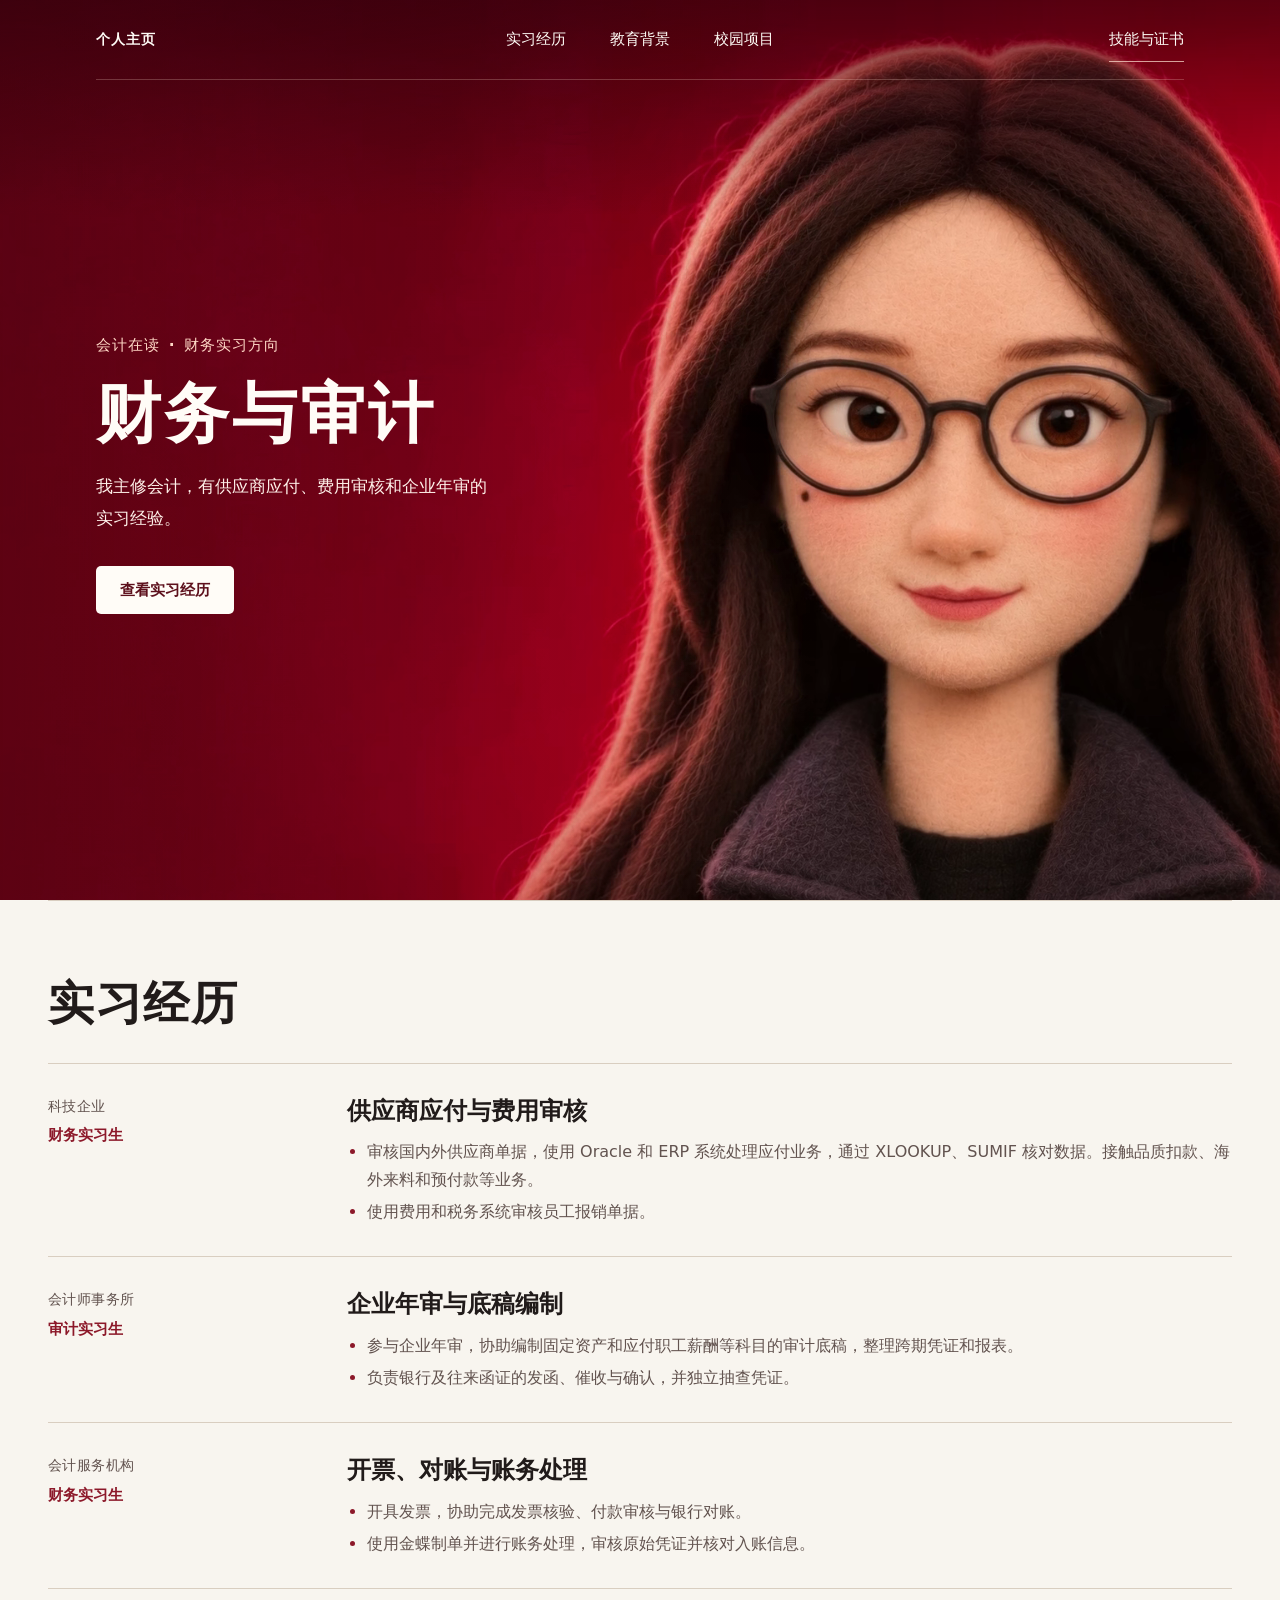
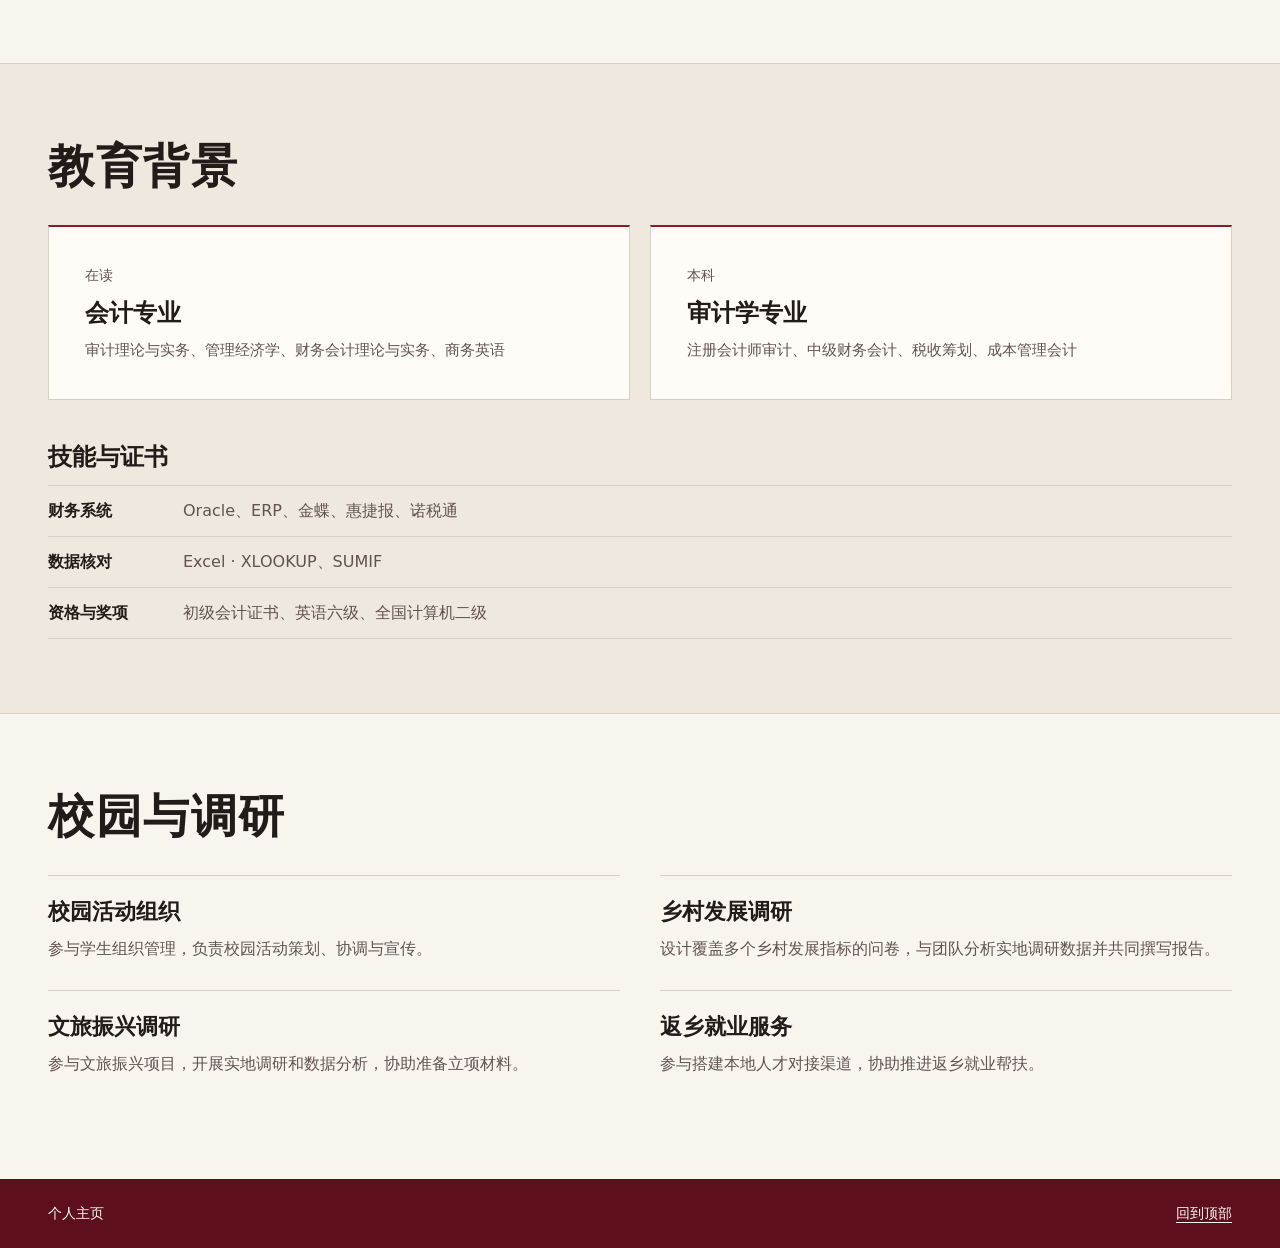
